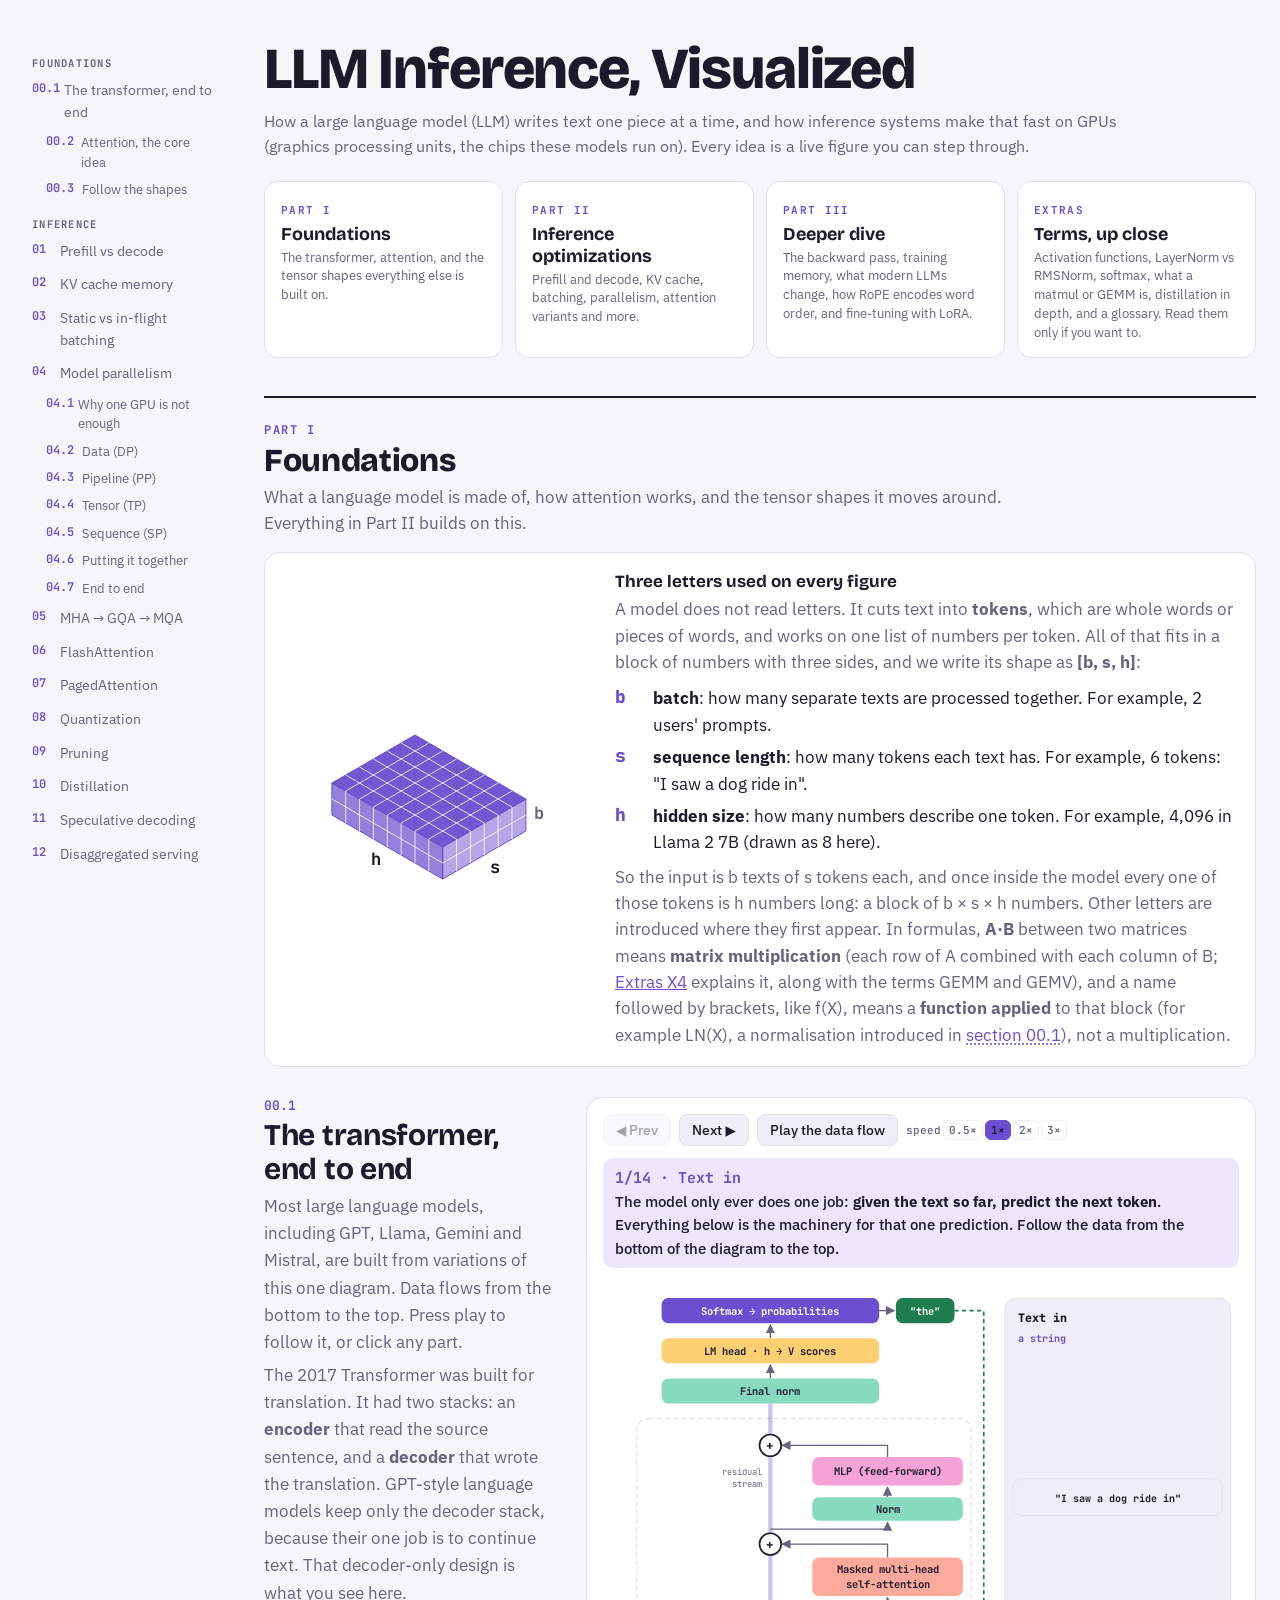
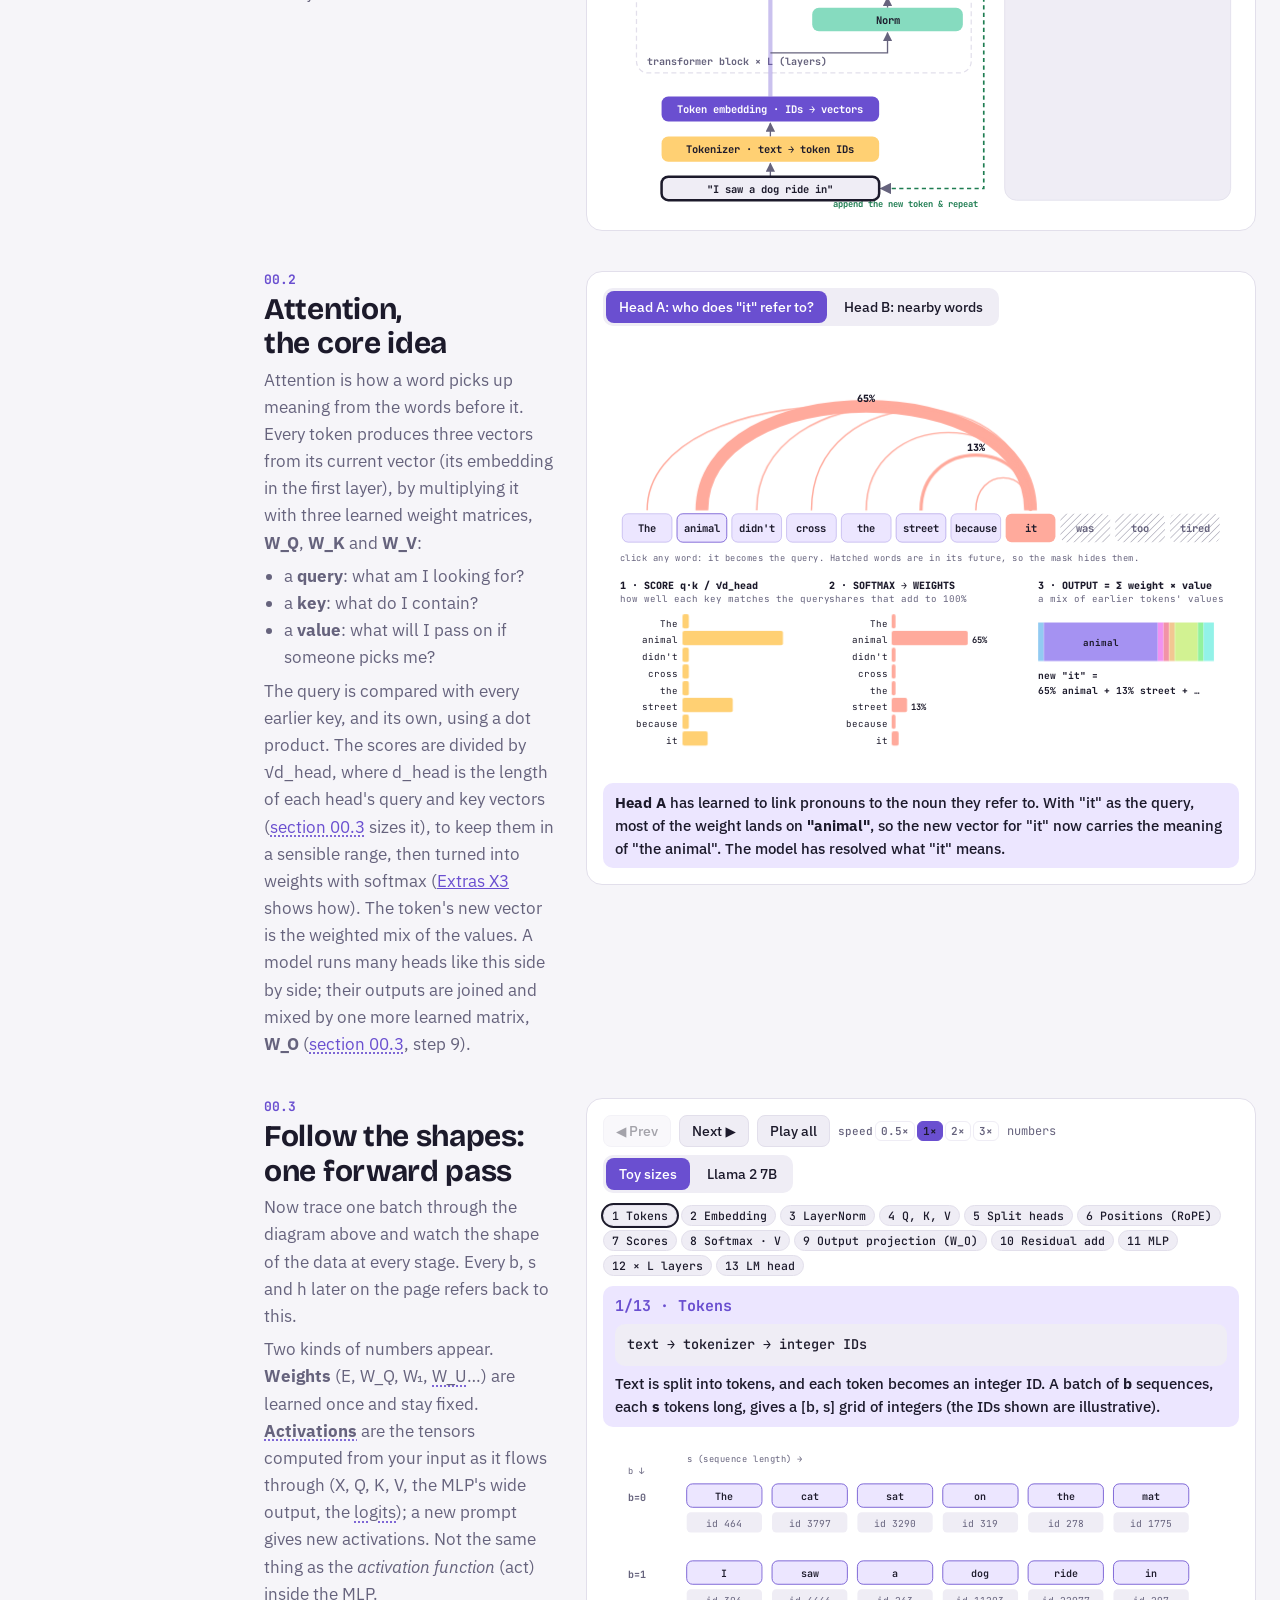
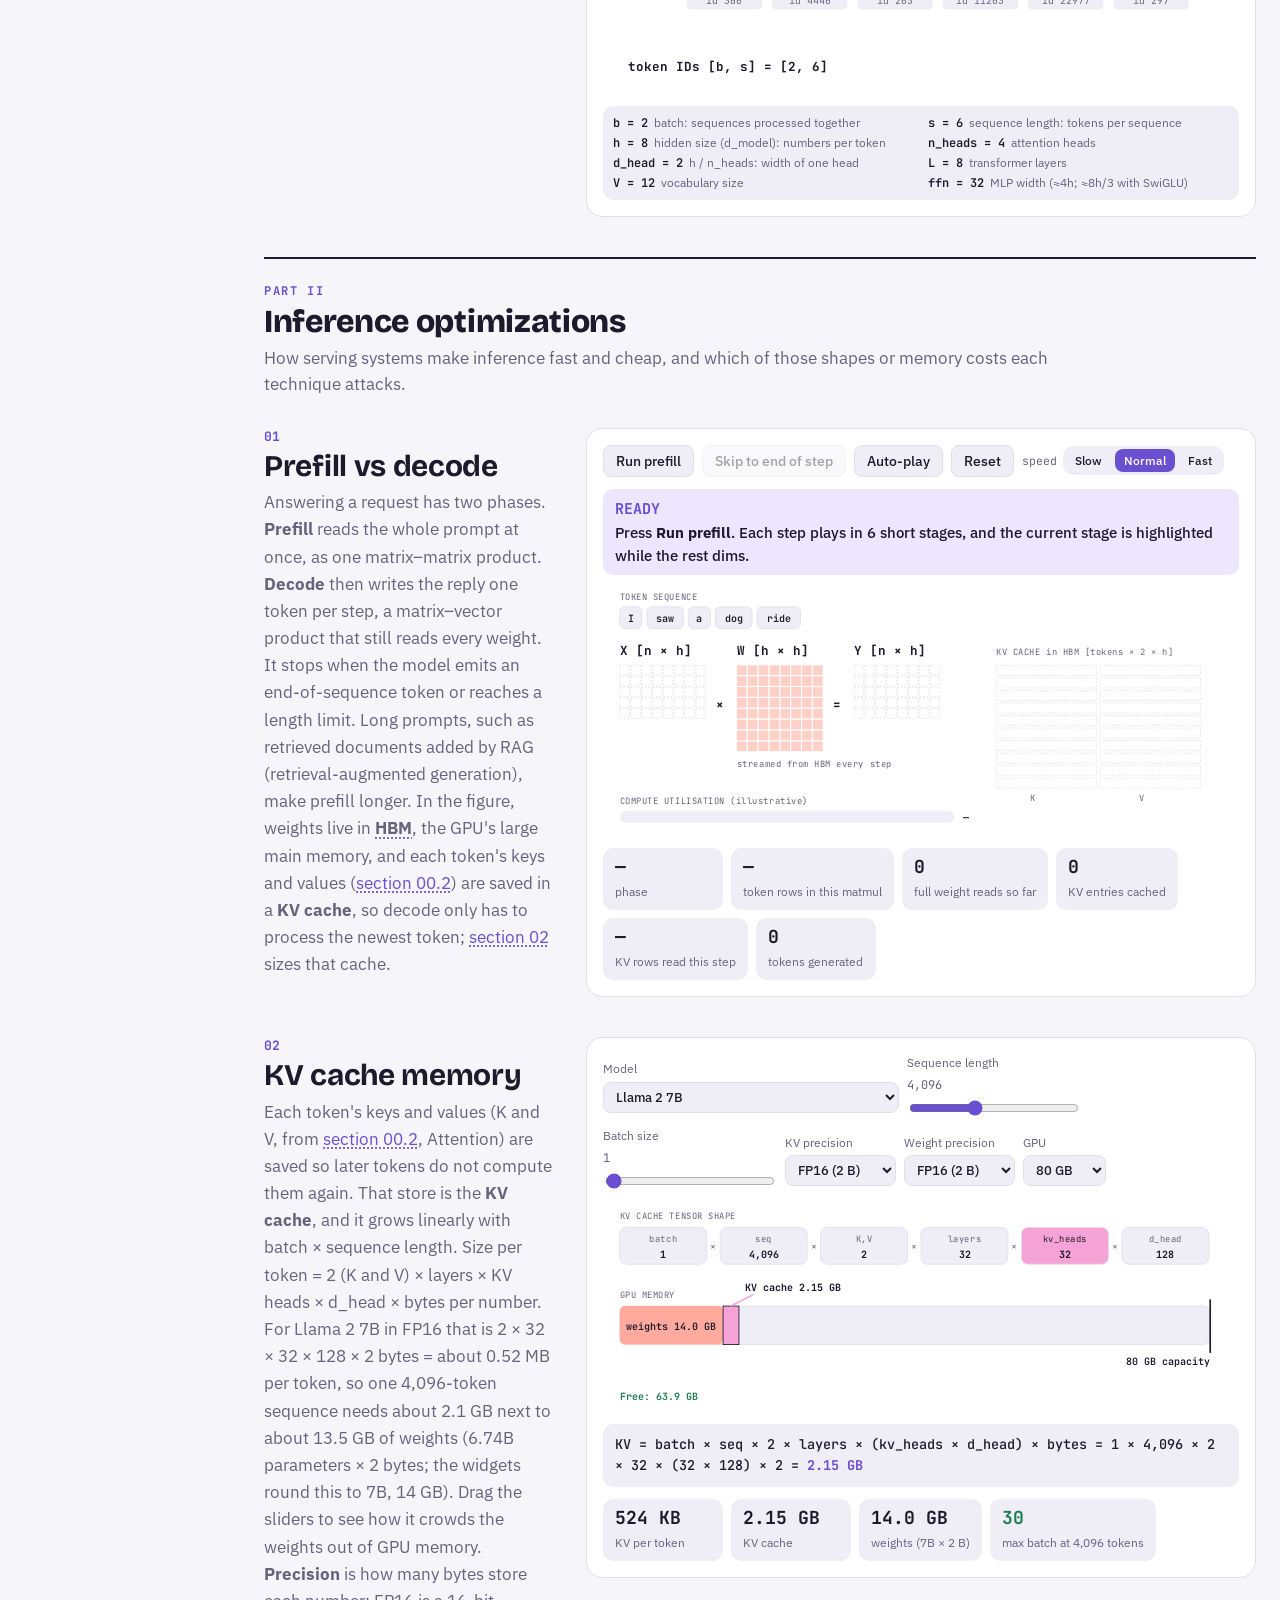
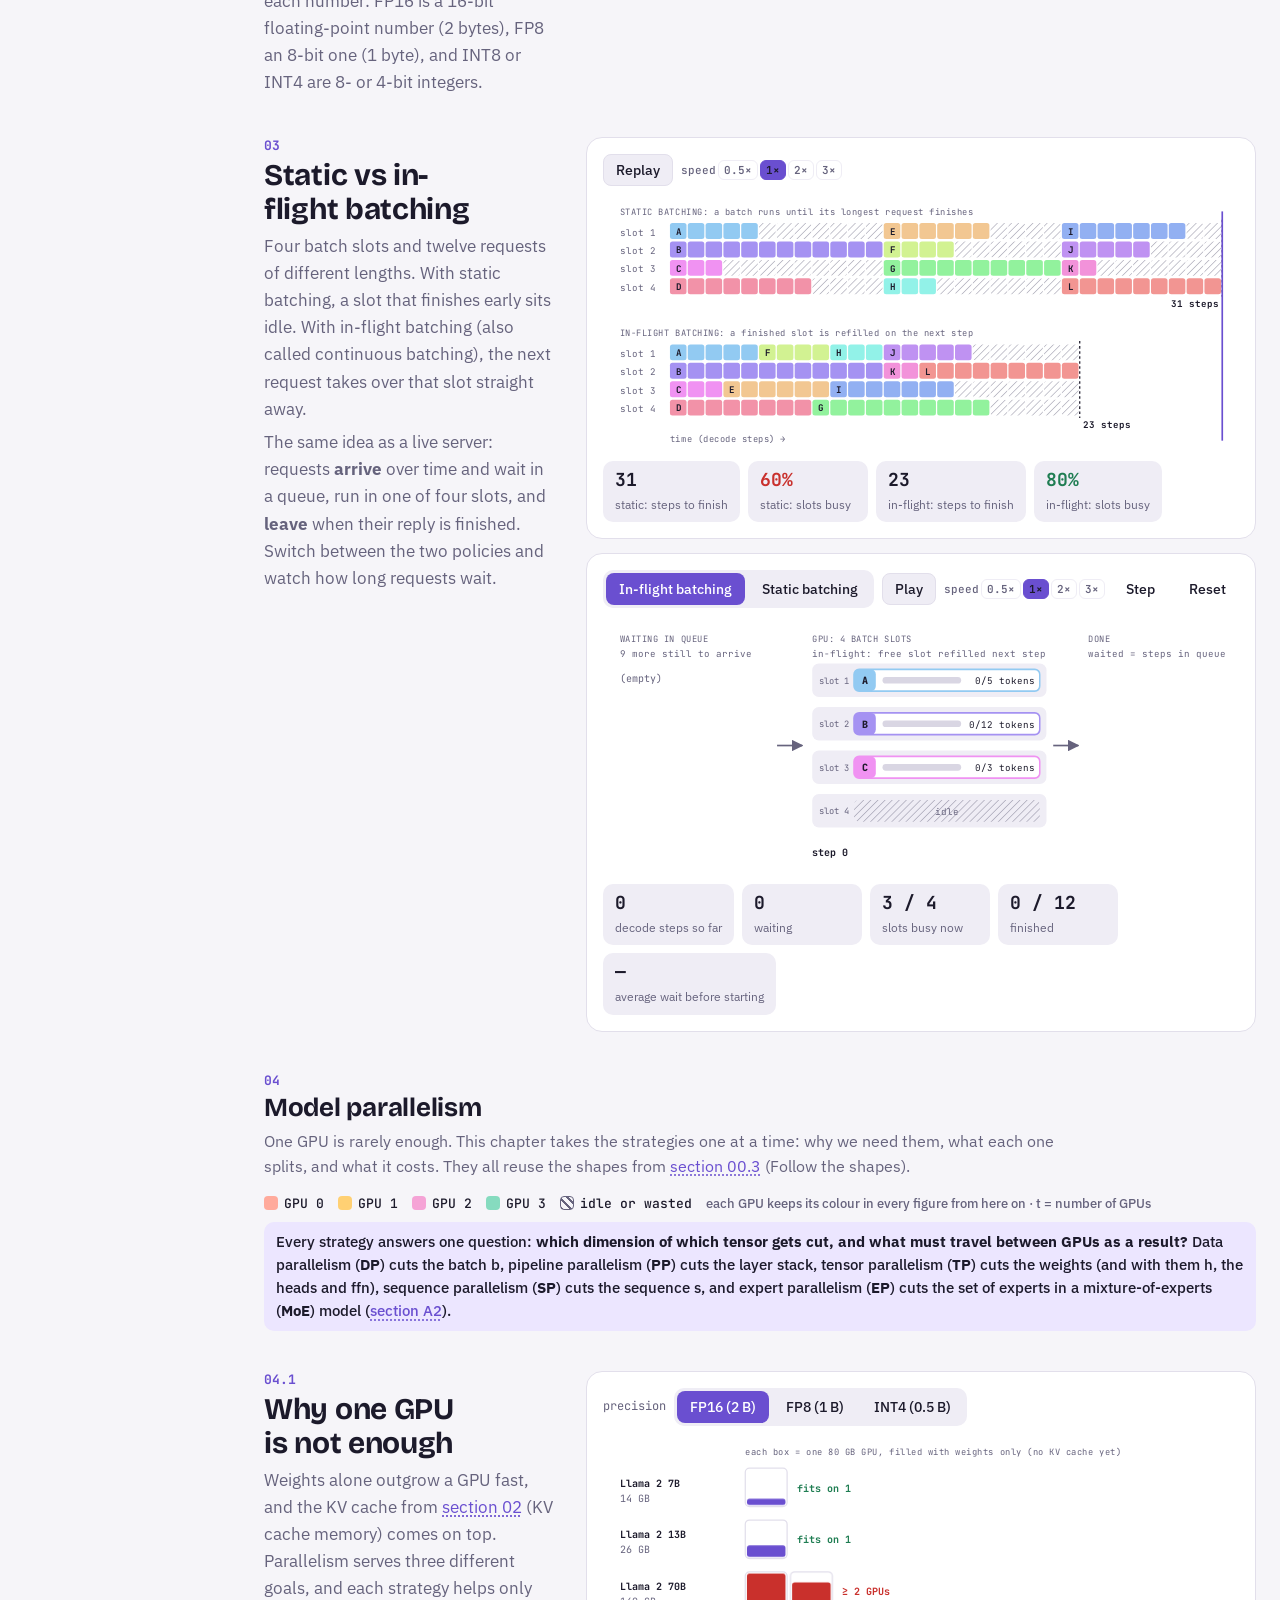
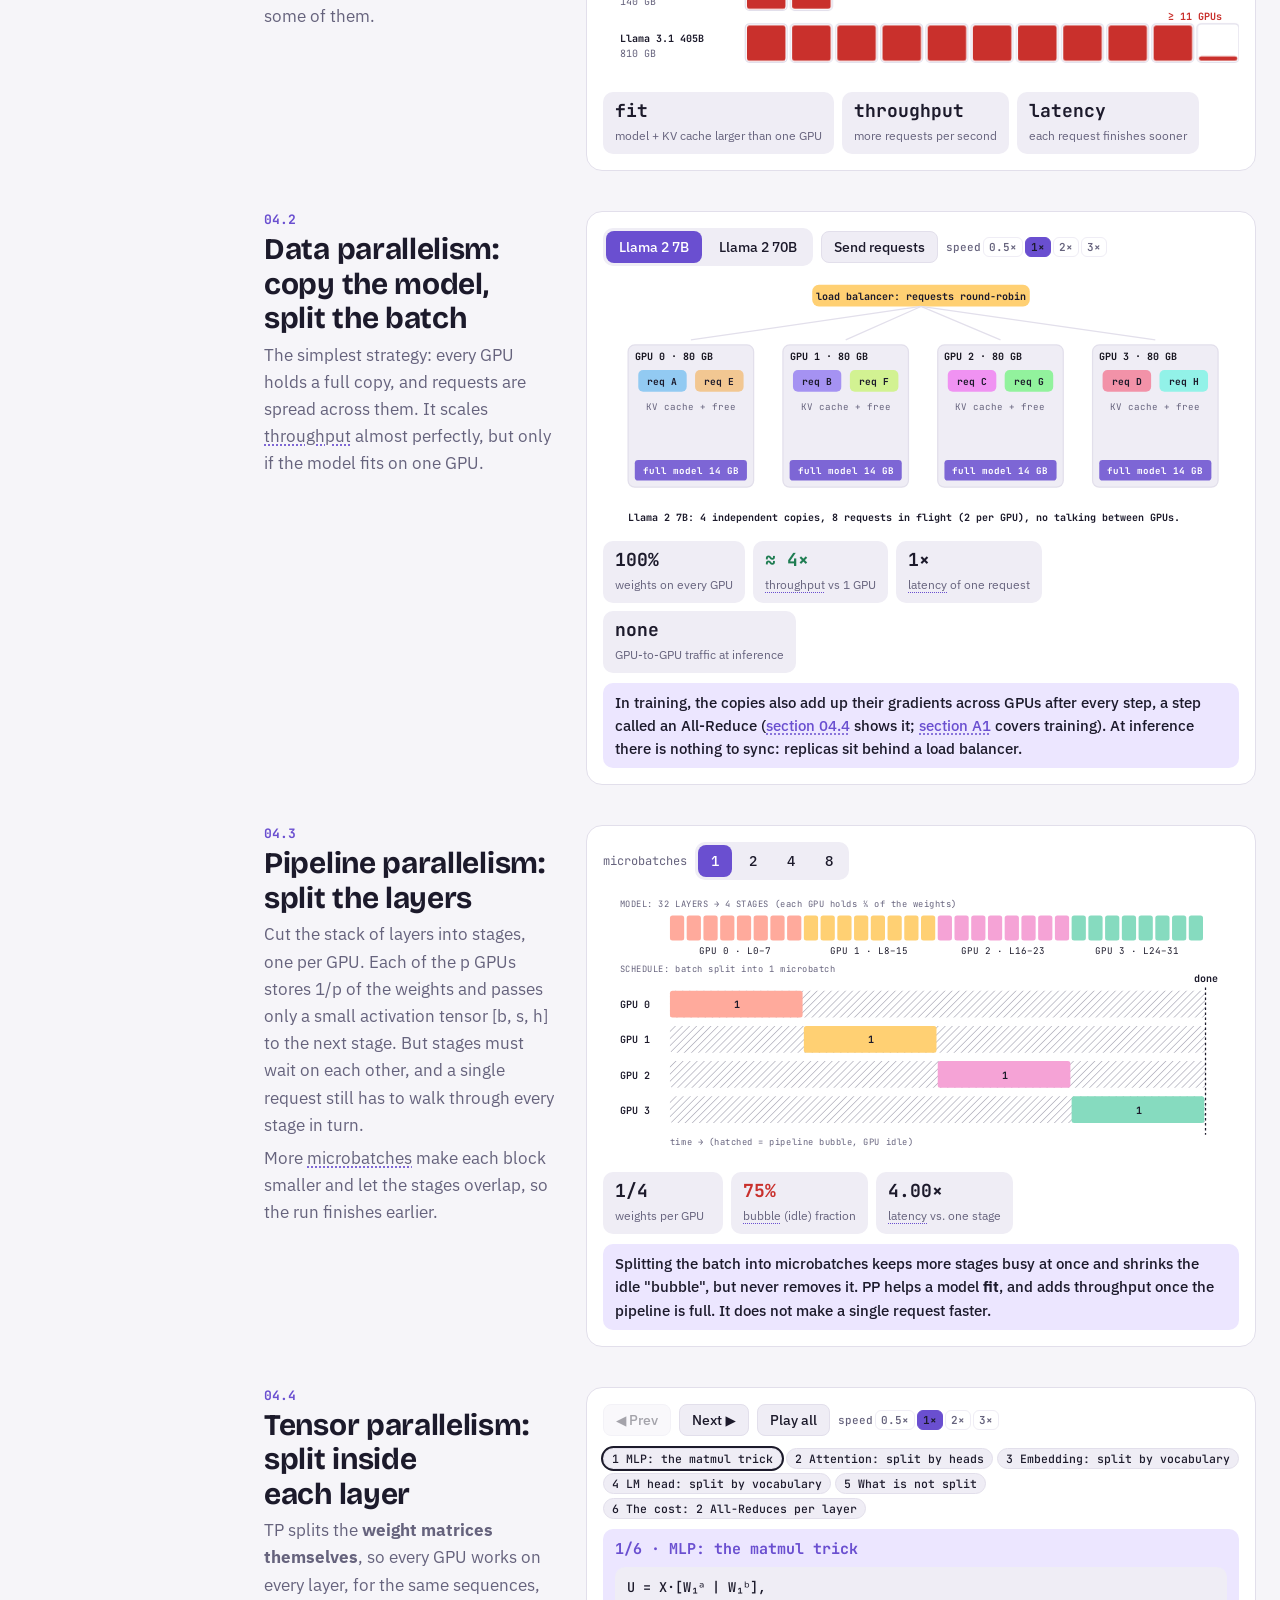
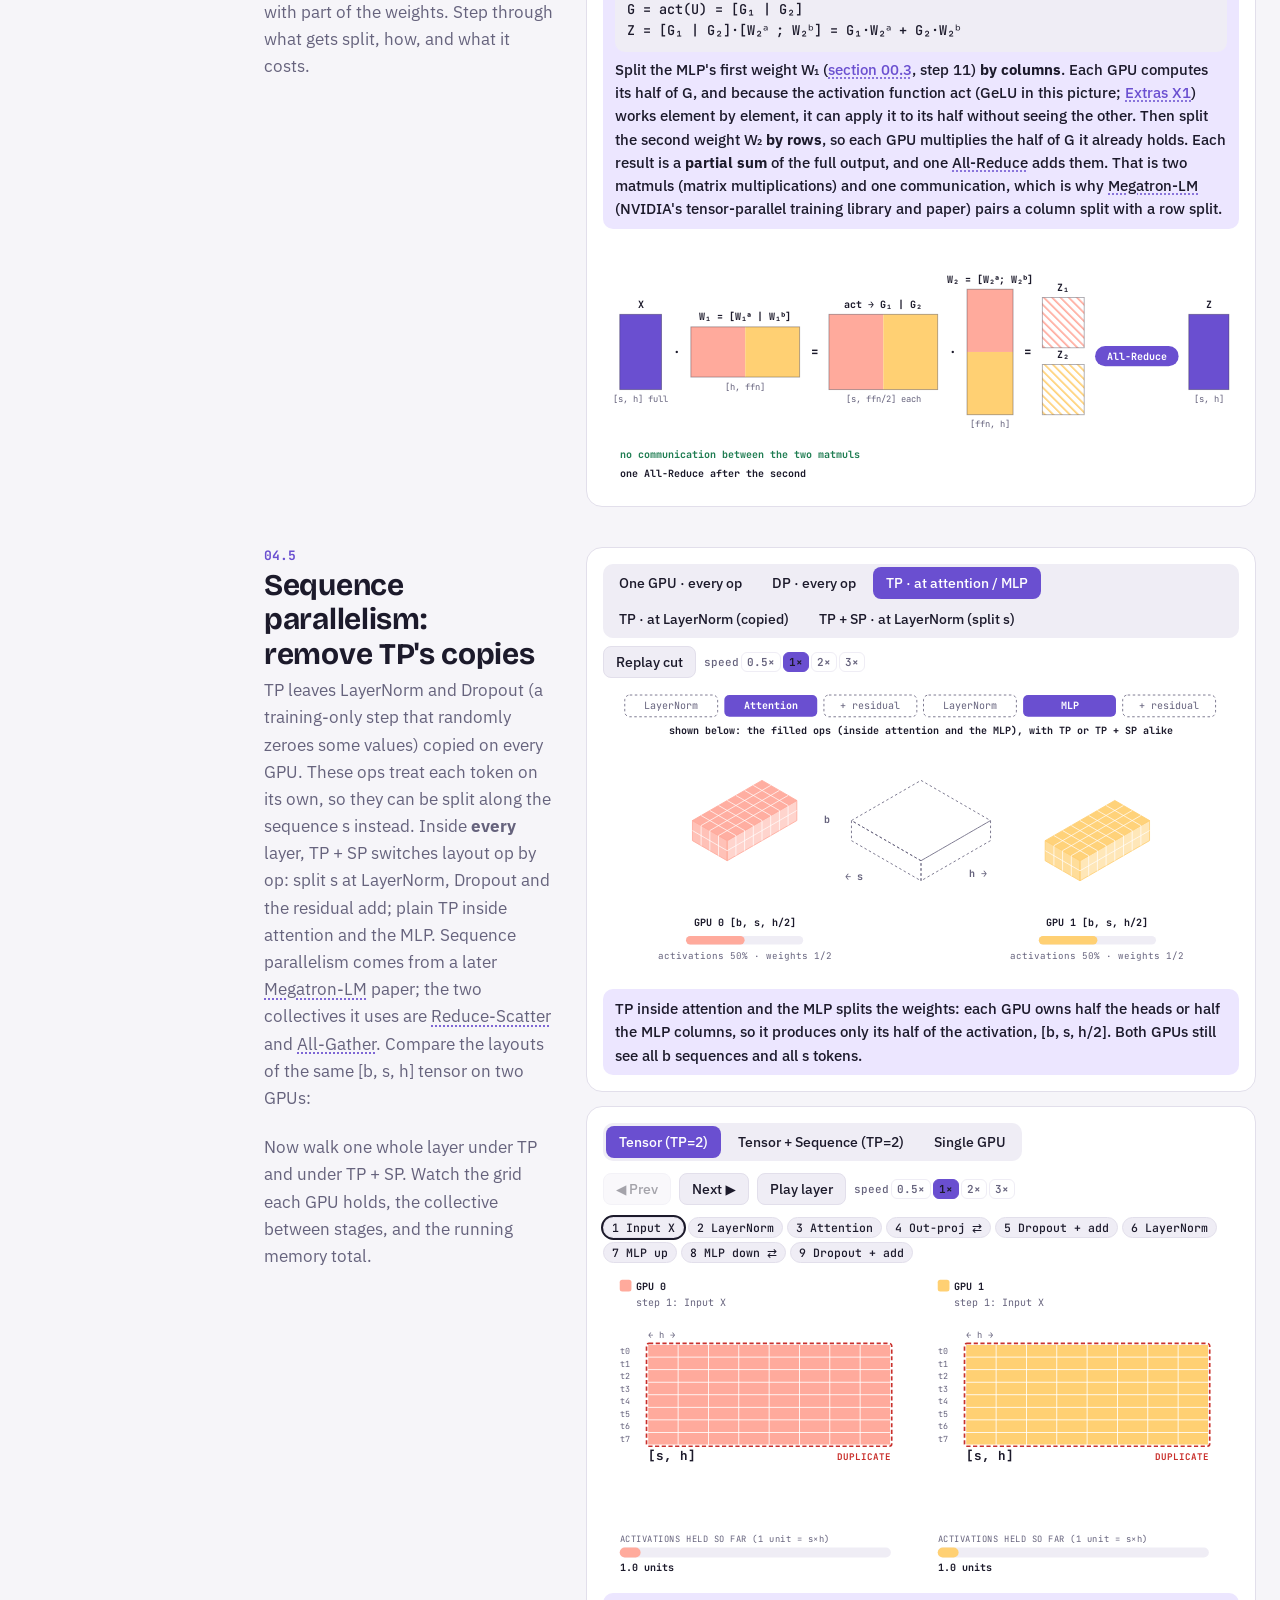
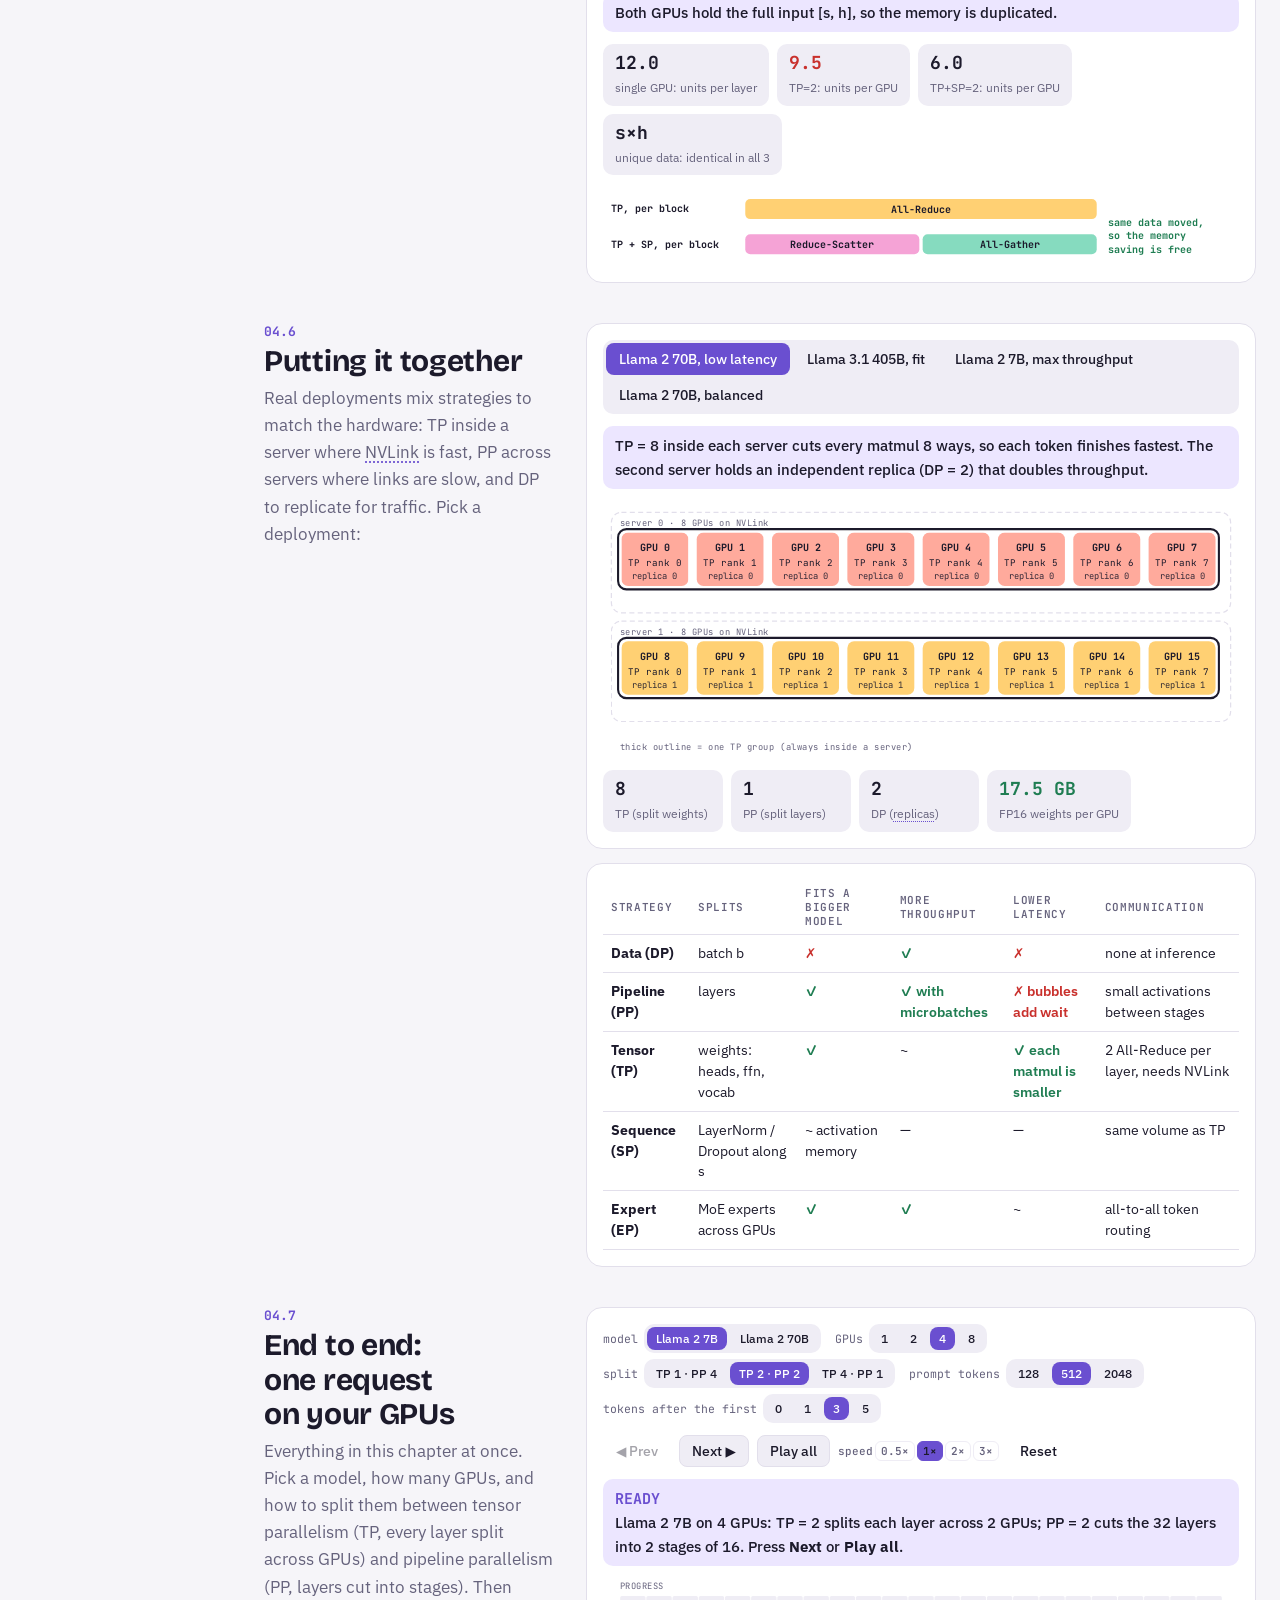
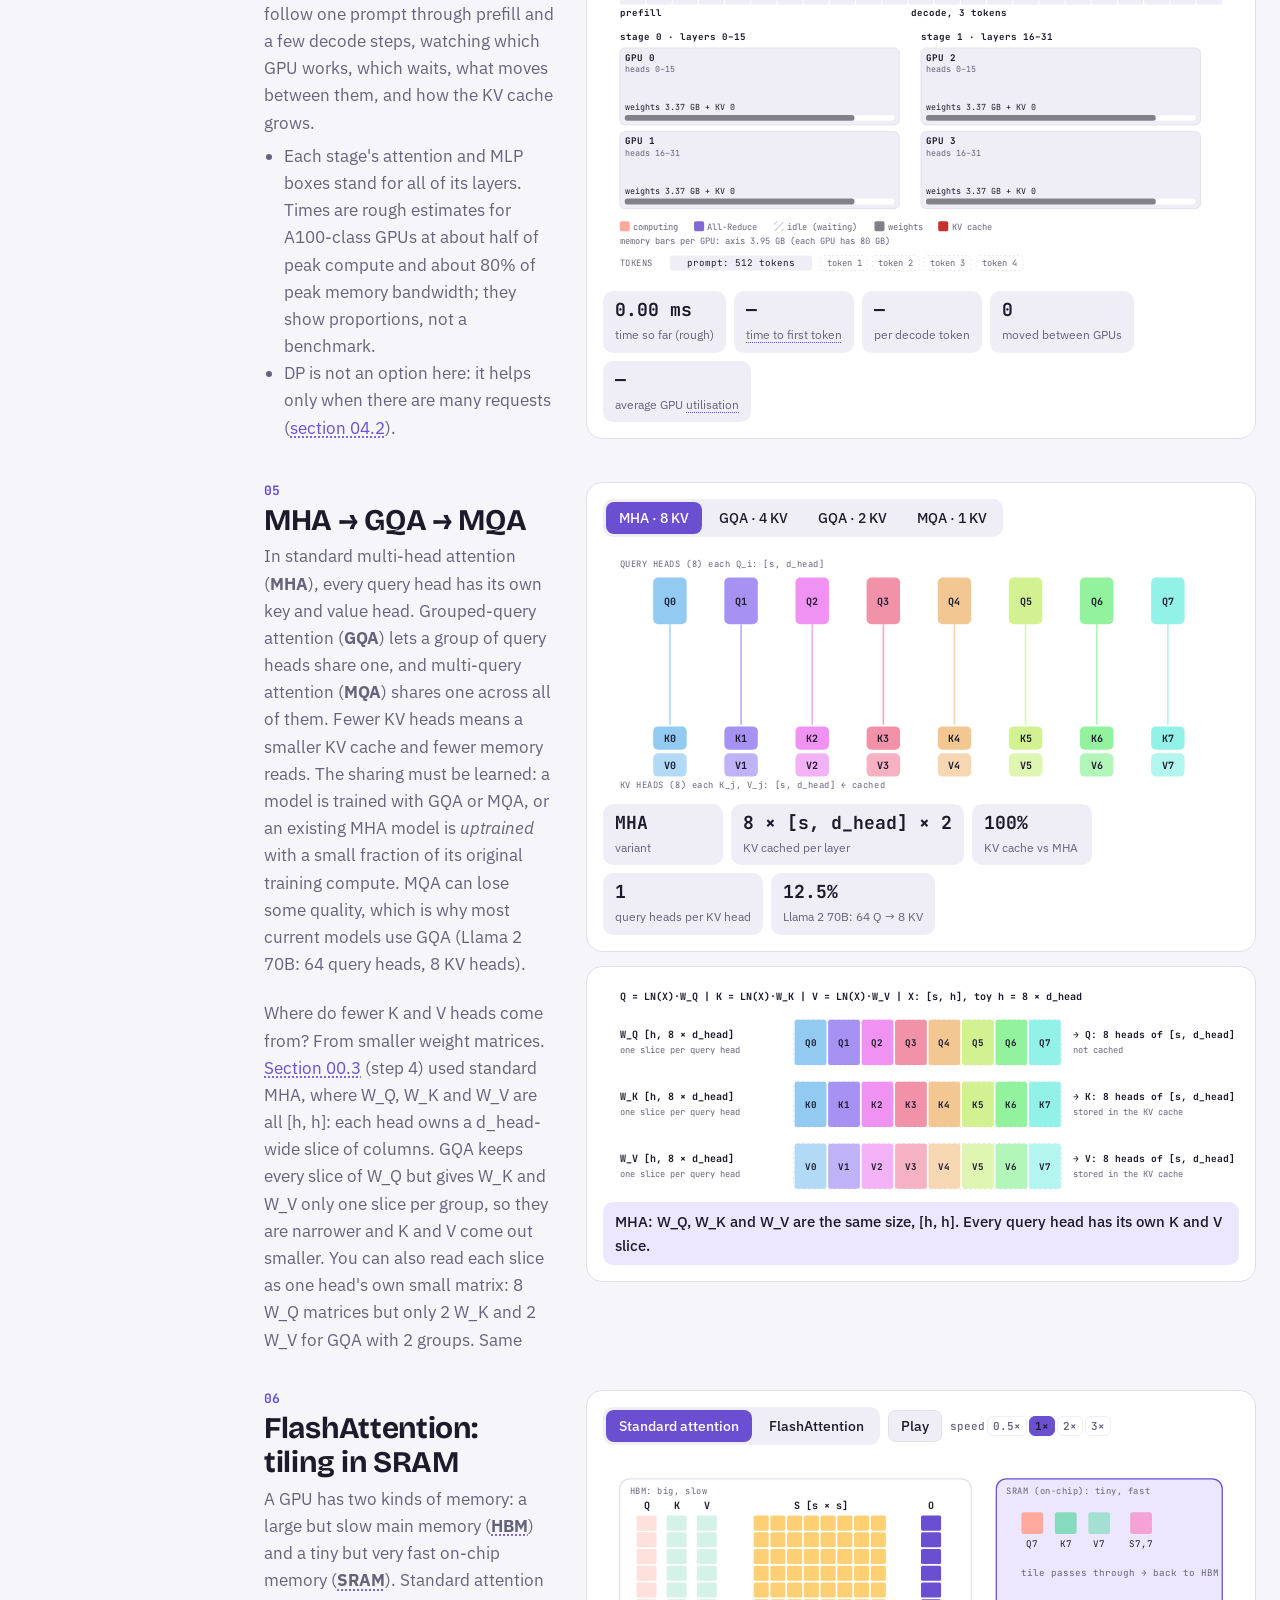
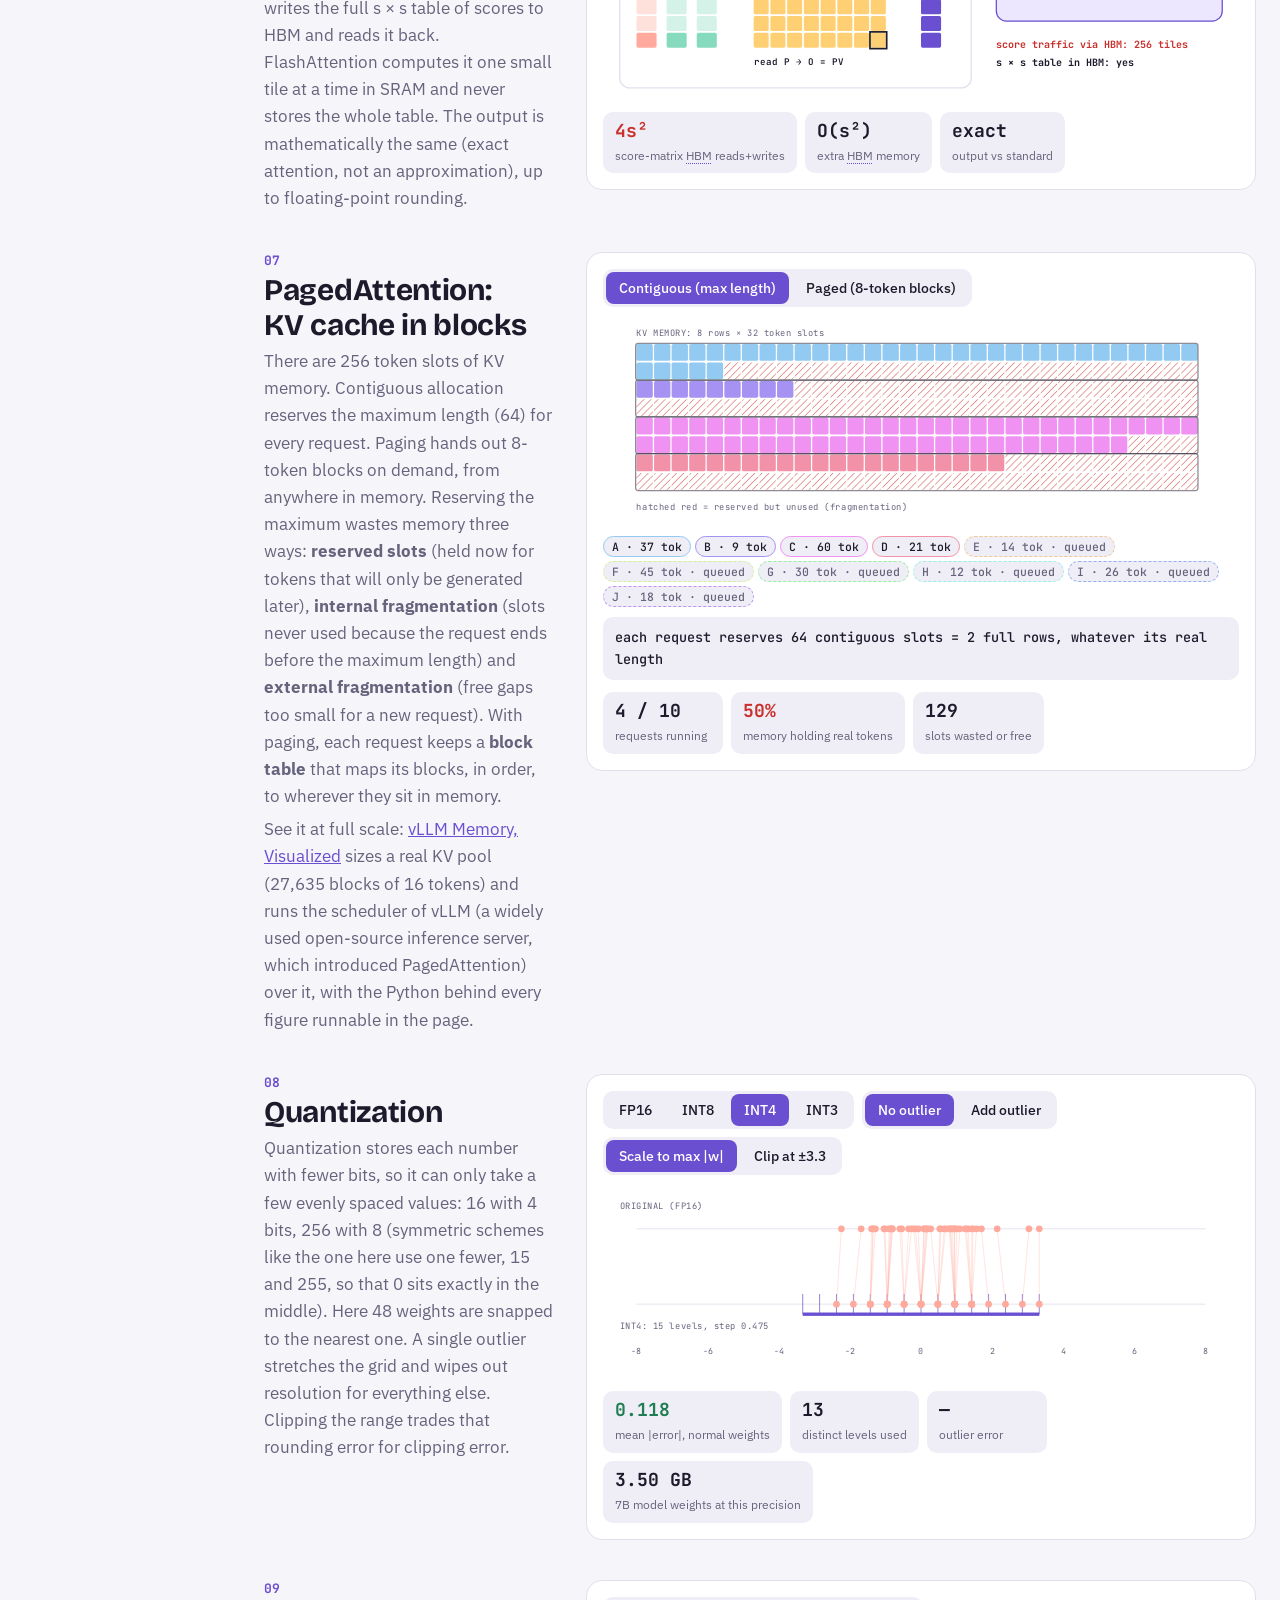
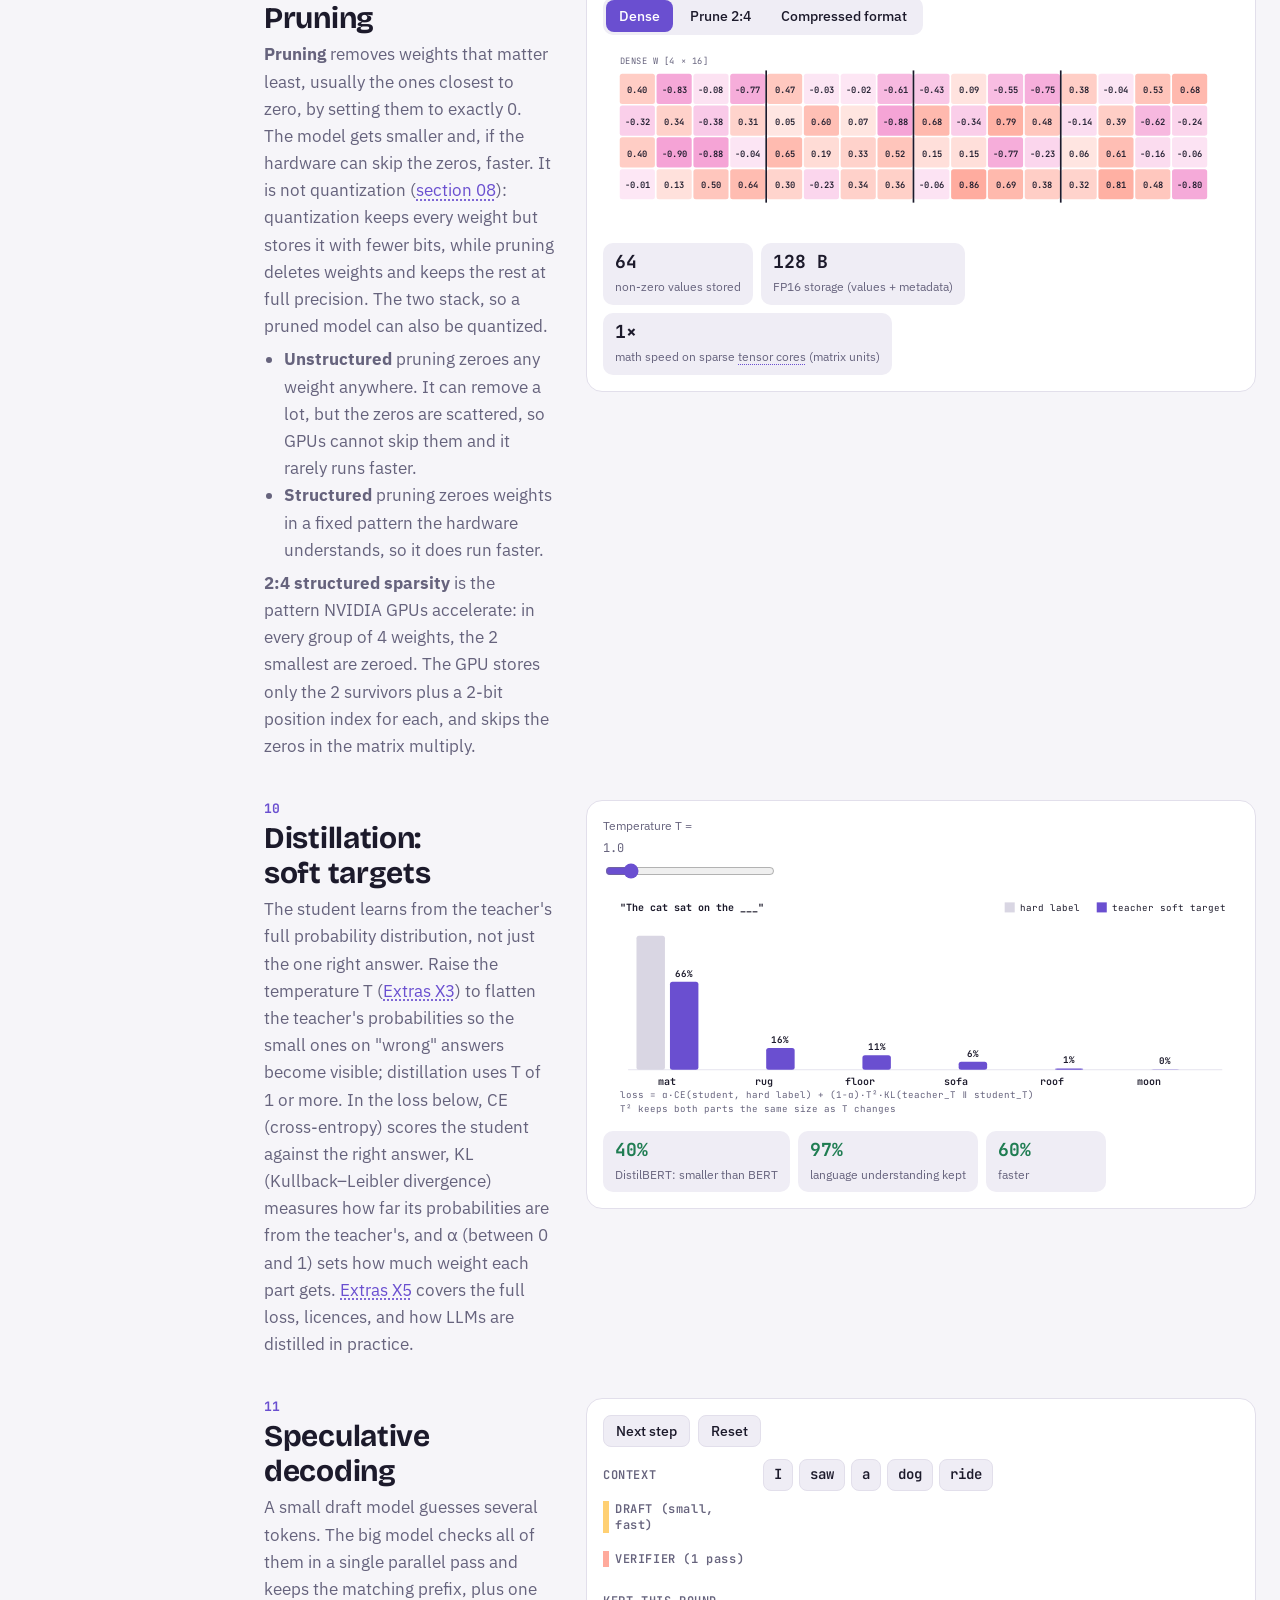
==== llm-inference-visualized/index.html @ 91ca2de9 "gpu-stack: redesign as 'The GPU Stack, Visualized' (training + inference, HBM/L2, optimization, NVLi" ====
<!DOCTYPE html>
<html lang="en">
<head>
<meta charset="utf-8">
<meta name="viewport" content="width=device-width, initial-scale=1">
<title>LLM Inference, Visualized</title>
<link rel="preconnect" href="https://fonts.googleapis.com">
<link rel="preconnect" href="https://fonts.gstatic.com" crossorigin>
<link href="https://fonts.googleapis.com/css2?family=Bricolage+Grotesque:opsz,wght@12..96,600;12..96,800&family=IBM+Plex+Sans:wght@400;500;600&family=JetBrains+Mono:wght@400;600;700&display=swap" rel="stylesheet">
<style>
:root{
  
/* layout: sticky left rail + one wide column of live figures; text is captions only */
  --bg:#f6f5f9; --surface:#ffffff; --surface-2:#efedf5; --ink:#1c1a2b; --muted:#66637d; --line:#e2dfeb;
  --accent:#6a4fd0; --accent-soft:#ece6ff; --on-accent:#ffffff; --on-fill:#1c1a2b;
  --g0:#ffaa9c; --g1:#ffd073; --g2:#f5a3d6; --g3:#86dbbf;
  --ok:#1f7d52; --bad:#c9302c; --idle:#d9d6e3;
  --f-display:"Bricolage Grotesque","Segoe UI",system-ui,sans-serif;
  --f-body:"IBM Plex Sans","Segoe UI",system-ui,sans-serif;
  --f-mono:"JetBrains Mono",ui-monospace,Menlo,Consolas,monospace;
  color-scheme:light;
}
@media (prefers-color-scheme: dark){
  :root:not([data-theme="light"]){
    --bg:#12111a; --surface:#1b1a26; --surface-2:#24222f; --ink:#ece9f6; --muted:#a19db6; --line:#2f2c3d;
    --accent:#b7a3ff; --accent-soft:#2c2647; --on-accent:#1c1a2b; --on-fill:#1c1a2b;
    --g0:#ff9e8f; --g1:#ffcf6b; --g2:#f29bd0; --g3:#7ed6b8;
    --ok:#5fd39a; --bad:#ff6b6b; --idle:#3a3749; color-scheme:dark;
  }
}
:root[data-theme="dark"]{
  --bg:#12111a; --surface:#1b1a26; --surface-2:#24222f; --ink:#ece9f6; --muted:#a19db6; --line:#2f2c3d;
  --accent:#b7a3ff; --accent-soft:#2c2647; --on-accent:#1c1a2b; --on-fill:#1c1a2b;
  --g0:#ff9e8f; --g1:#ffcf6b; --g2:#f29bd0; --g3:#7ed6b8;
  --ok:#5fd39a; --bad:#ff6b6b; --idle:#3a3749; color-scheme:dark;
}
*{box-sizing:border-box}
html,body{margin:0}
body{background:var(--bg);color:var(--ink);font:15px/1.55 var(--f-body)}
a{color:var(--accent)}

h1{font:800 clamp(34px,5vw,58px)/1.02 var(--f-display);margin:0 0 10px;letter-spacing:-.02em;text-wrap:balance}
.dek{color:var(--muted);max-width:70ch;margin:0}
.legend{display:flex;flex-wrap:wrap;gap:14px;margin-top:16px;font:500 13px var(--f-mono)}
.legend span{display:inline-flex;align-items:center;gap:6px}
.sw{width:14px;height:14px;border-radius:4px;display:inline-block}
.wrap{max-width:1640px;margin:0 auto;padding:0 24px 60px;display:grid;grid-template-columns:200px minmax(0,1fr);gap:40px}
nav.rail{position:sticky;top:16px;align-self:start;font-size:13.5px;max-height:calc(100vh - 32px);overflow-y:auto;overscroll-behavior:contain;scrollbar-width:thin;padding-right:4px}
nav.rail ol{list-style:none;margin:0;padding:0;display:grid;gap:2px}
nav.rail a{display:flex;gap:8px;padding:5px 8px;border-radius:7px;text-decoration:none;color:var(--muted)}
nav.rail a b{font:600 12px var(--f-mono);color:var(--accent);min-width:20px}
nav.rail a:hover,nav.rail a.on{background:var(--surface);color:var(--ink)}
@media (max-width:900px){.wrap{grid-template-columns:minmax(0,1fr)}nav.rail{display:none}}
@media (max-width:700px){.svgbox::before{content:'swipe sideways to see the whole figure →';display:block;position:sticky;left:0;font:600 11px var(--f-mono);color:var(--muted);margin:0 0 4px}}
.wrap>*{min-width:0}
section{padding:30px 0 10px;scroll-margin-top:10px}
.sh{display:block}
.sh .n{display:block;margin-bottom:4px}
.sh .n{font:700 13px var(--f-mono);color:var(--accent)}
h2{font:700 26px/1.15 var(--f-display);margin:0;letter-spacing:-.01em;text-wrap:balance}
.cap{color:var(--muted);margin:6px 0 0;max-width:80ch}
.fig{background:var(--surface);border:1px solid var(--line);border-radius:16px;padding:16px;margin-top:14px}
.fig svg{width:100%;height:auto;display:block}
.svgbox{overflow-x:auto}
.svgbox svg{min-width:640px}
.e2cfg{display:inline-flex;align-items:center;gap:6px}.e2cfg>.mono{font-size:11.5px;color:var(--muted)}.e2cfg .seg .btn{font-size:12px;padding:3px 8px}
.backbtn{position:fixed;right:18px;bottom:18px;z-index:50;font:600 12px var(--f-mono,monospace);padding:6px 12px;border-radius:999px;border:1px solid var(--accent);background:var(--accent);color:var(--on-accent);cursor:pointer;box-shadow:0 4px 14px rgba(0,0,0,.15)}a.xref{color:var(--accent);text-decoration:underline dotted;text-underline-offset:3px}
.spd{display:inline-flex;align-items:center;gap:2px;font:500 11px var(--f-mono,monospace);color:var(--muted)}.spd button{font:600 11px var(--f-mono,monospace);padding:2px 5px;border-radius:6px;border:1px solid var(--surface-2);background:transparent;color:var(--muted);cursor:pointer}.spd button[aria-pressed=true]{background:var(--accent);color:var(--on-fill);border-color:var(--accent)}
.controls{display:flex;flex-wrap:wrap;gap:8px;align-items:center;margin-bottom:12px}
.seg{display:inline-flex;flex-wrap:wrap;gap:4px;background:var(--surface-2);padding:3px;border-radius:10px}
.btn{font:500 13.5px var(--f-body);padding:6px 12px;border-radius:8px;border:1px solid transparent;background:transparent;color:var(--ink);cursor:pointer}
.btn.solid{background:var(--surface-2);border-color:var(--line)}
.btn:hover{border-color:var(--line)}
.btn[aria-pressed="true"]{background:var(--accent);color:var(--on-accent)}
.btn:disabled{opacity:.4;cursor:default}
:focus-visible{outline:2px solid var(--accent);outline-offset:2px}
.glossc{display:grid;grid-template-columns:repeat(auto-fill,minmax(230px,1fr));gap:2px 14px;margin-top:10px;padding:8px 10px;border-radius:10px;background:var(--surface-2);font:400 12px/1.5 var(--f-body);color:var(--muted)}.glossc b{font:600 12px var(--f-mono);color:var(--ink);margin-right:6px}
.gl-list{display:grid;grid-template-columns:repeat(auto-fill,minmax(300px,1fr));gap:10px 22px;margin:16px 0 0}.gl-i{padding:10px 12px;border-radius:10px;background:var(--surface);border:1px solid var(--line);scroll-margin-top:20px}.gl-i:target{border-color:var(--accent);box-shadow:0 0 0 3px var(--accent-soft)}.gl-i dt{font-weight:700;margin-bottom:3px}.gl-i dd{margin:0;color:var(--muted);font-size:14px;line-height:1.5}a.gl{color:inherit;text-decoration:underline dotted;text-underline-offset:3px;text-decoration-color:var(--accent)}
.stats{display:flex;flex-wrap:wrap;gap:8px;margin-top:12px}
.stat{background:var(--surface-2);border-radius:10px;padding:7px 12px;min-width:120px}
.stat b{display:block;font:700 18px var(--f-mono);font-variant-numeric:tabular-nums}
.stat span{font-size:12px;color:var(--muted)}
.stat.good b{color:var(--ok)} .stat.warn b{color:var(--bad)}
.note{font:500 13.5px var(--f-body);color:var(--ink);background:var(--accent-soft);border-radius:10px;padding:8px 12px;margin-top:10px}
label.ctl{display:grid;gap:3px;font-size:12px;color:var(--muted)}
select,input[type=range]{font:500 13px var(--f-body);color:var(--ink);background:var(--surface-2);border:1px solid var(--line);border-radius:8px;padding:5px 8px}
input[type=range]{padding:0;accent-color:var(--accent);width:170px}
.mono{font-family:var(--f-mono)}
.fgl{float:right;margin:0 0 4px 16px;padding:4px 10px;border-left:2px solid var(--accent);font:500 12px/1.5 var(--f-display);color:var(--muted)}.fgl b{color:var(--ink)}
.formula{font:500 13.5px/1.6 var(--f-mono);background:var(--surface-2);border-radius:10px;padding:10px 12px;overflow-wrap:anywhere;margin-top:10px}
.formula b{color:var(--accent)}
svg text{font-family:var(--f-mono);fill:var(--ink);font-size:12px}
svg .lbl{font-size:10.5px;fill:var(--muted);letter-spacing:.06em}
svg .big{font-size:15px;font-weight:700}
.chips{display:flex;flex-wrap:wrap;gap:4px;margin-top:8px}
.chip{font:500 11.5px var(--f-mono);padding:2px 8px;border-radius:999px;border:1px solid var(--line);background:var(--surface-2);color:var(--ink);cursor:pointer}
.chip[aria-pressed="true"]{outline:2px solid var(--ink)}
.chip.q{color:var(--muted);border-style:dashed}
.spec{display:grid;gap:10px}
.spec-row{display:grid;grid-template-columns:150px 1fr;gap:10px;align-items:center}
.spec-k{font:600 12px var(--f-mono);color:var(--muted);letter-spacing:.05em}
.pills{display:flex;flex-wrap:wrap;gap:6px;min-height:32px}
.pill{font:600 14px var(--f-mono);padding:5px 10px;border-radius:8px;background:var(--surface-2);border:1.5px solid var(--line)}
.pill.ok{background:color-mix(in srgb,var(--ok) 18%,transparent);border-color:var(--ok)}
.pill.no{background:color-mix(in srgb,var(--bad) 15%,transparent);border-color:var(--bad);text-decoration:line-through}
.pill.fix{border-style:dashed;border-color:var(--accent);background:var(--accent-soft)}
.pill.draft{border-color:var(--g1)}
.pill.ver{border-color:var(--g0)}
@media (max-width:560px){.spec-row{grid-template-columns:1fr}}
@keyframes pdIn{from{opacity:0;transform:scale(.55)}60%{opacity:1;transform:scale(1.08)}to{opacity:1;transform:none}}
.part{margin-top:30px;padding-top:18px;border-top:2px solid var(--ink)}
.part span{font:700 12px var(--f-mono);color:var(--accent);letter-spacing:.14em}
.part h3{font:800 32px/1.1 var(--f-display);margin:2px 0 0;letter-spacing:-.01em}
nav.rail li.grp{font:700 10.5px var(--f-mono);color:var(--muted);letter-spacing:.12em;padding:12px 8px 3px}
nav.rail a.sub{padding:3px 8px 3px 22px;font-size:12.5px}
table.sum{width:100%;min-width:640px;border-collapse:collapse;font-size:13.5px}
table.sum th{font:600 11px var(--f-mono);letter-spacing:.06em;text-transform:uppercase;color:var(--muted);text-align:left;padding:6px 8px;border-bottom:1px solid var(--line)}
table.sum td{padding:8px;border-bottom:1px solid var(--line);vertical-align:top}
table.sum td.k{font-weight:700}
table.sum td.ok{color:var(--ok);font-weight:600}
table.sum td.no{color:var(--bad);font-weight:600}
/* wide screens: text column (sticky) beside the figure column */
@media (min-width:1280px){
  section.split{display:grid;grid-template-columns:minmax(300px,370px) minmax(0,1fr);gap:44px;align-items:start}
}
@media (min-width:1280px) and (max-width:1439px){
  section.split{grid-template-columns:290px minmax(0,1fr);gap:32px}
}
@media (min-width:1280px){
  section.split .svgbox svg{min-width:0}
  section.split table.sum{min-width:0}
  section.split>.col-text{position:sticky;top:16px;max-height:calc(100vh - 32px);overflow:auto}
  section.split>.col-fig{min-width:0}
  section.split>.col-fig>.fig:first-child{margin-top:0}
  section.split .col-text .note{margin-top:14px}
  .dek{max-width:90ch}
}
.col-text .cap{max-width:none}
/* text column is the reading column: larger type on wide screens, where the figure leaves room */
@media (min-width:1280px){body{font-size:16px}.note{font-size:15px;line-height:1.55}nav.rail a{font-size:14px}.col-text .cap,.col-text li,.col-text .note{font-size:17px;line-height:1.6}.col-text h2{font-size:30px}.notation .cap,.notation dd,.part .cap{font-size:17px}.nota-h{font-size:20px}}
@media (min-width:1900px){.col-text .cap,.col-text li,.col-text .note{font-size:18.5px}.notation .cap,.notation dd,.part .cap{font-size:18px}}
ul.cap{padding-left:20px}
header.top{padding:40px 0 8px}
.wrap{padding-top:0}
nav.rail{margin-top:44px;max-height:calc(100vh - 60px)}
.parts{display:grid;grid-template-columns:repeat(4,minmax(0,1fr));gap:12px;margin-top:22px}
.parts a{display:block;text-decoration:none;color:var(--ink);background:var(--surface);border:1px solid var(--line);border-radius:14px;padding:14px 16px;transition:border-color .15s,transform .15s}
.parts a:hover{border-color:var(--accent);transform:translateY(-2px)}
.parts span{font:700 11px var(--f-mono);letter-spacing:.12em;color:var(--accent)}
.parts b{display:block;font:700 18px var(--f-display);margin:2px 0 4px}
.parts small{display:block;color:var(--muted);font-size:13px;line-height:1.45}
@media (max-width:700px){.parts{grid-template-columns:1fr}}
.sw.hatch{background:repeating-linear-gradient(45deg,var(--muted) 0 2px,transparent 2px 6px);border:1px solid var(--muted)}
.legend .lk{color:var(--muted);font-family:var(--f-body)}
.notation{display:grid;grid-template-columns:300px minmax(0,1fr);gap:28px;align-items:center;margin-top:16px;background:var(--surface);border:1px solid var(--line);border-radius:16px;padding:18px 22px}
.notation svg{width:100%;height:auto}
.nota-h{font:700 17px var(--f-display);margin:0 0 4px}
.notation dl{display:grid;grid-template-columns:28px 1fr;gap:6px 10px;margin:0}
.notation dt{font:800 18px var(--f-mono);color:var(--accent)}
.notation dd{margin:0;color:var(--ink)}
@media (max-width:760px){.notation{grid-template-columns:1fr}}
ul.rows{margin:6px 0;padding-left:20px}
ul.rows li{margin:2px 0}
footer{max-width:1640px;margin:0 auto;padding:20px;color:var(--muted);font-size:13px;border-top:1px solid var(--line)}
@media (prefers-reduced-motion: reduce){*{transition:none!important}}
</style>
</head>
<body>
<svg width="0" height="0" style="position:absolute" aria-hidden="true">
  <defs>
    <marker id="arr" viewBox="0 0 10 10" refX="9" refY="5" markerWidth="7" markerHeight="7" orient="auto-start-reverse"><path d="M0,0 L10,5 L0,10 z" style="fill:var(--muted)"/></marker>
    <pattern id="hatch" width="6" height="6" patternUnits="userSpaceOnUse" patternTransform="rotate(45)"><line x1="0" y1="0" x2="0" y2="6" style="stroke:var(--muted);stroke-width:1.6;opacity:.55"/></pattern>
    <pattern id="hatchBad" width="6" height="6" patternUnits="userSpaceOnUse" patternTransform="rotate(45)"><line x1="0" y1="0" x2="0" y2="6" style="stroke:var(--bad);stroke-width:2"/></pattern>
    <pattern id="part0" width="7" height="7" patternUnits="userSpaceOnUse" patternTransform="rotate(-45)"><rect width="7" height="7" style="fill:var(--surface)"/><line x1="0" y1="0" x2="0" y2="7" style="stroke:var(--g0);stroke-width:4"/></pattern>
    <pattern id="part1" width="7" height="7" patternUnits="userSpaceOnUse" patternTransform="rotate(-45)"><rect width="7" height="7" style="fill:var(--surface)"/><line x1="0" y1="0" x2="0" y2="7" style="stroke:var(--g1);stroke-width:4"/></pattern>
  </defs>
</svg>



<div class="wrap">
<nav class="rail" aria-label="Sections">
  <ol>
    <li class="grp">FOUNDATIONS</li>
    <li><a href="#architecture"><b>00.1</b>The transformer, end to end</a></li>
    <li><a class="sub" href="#attention-explained"><b>00.2</b>Attention, the core idea</a></li>
    <li><a class="sub" href="#anatomy"><b>00.3</b>Follow the shapes</a></li>
    <li class="grp">INFERENCE</li>
    <li><a href="#phases"><b>01</b>Prefill vs decode</a></li>
    <li><a href="#kv"><b>02</b>KV cache memory</a></li>
    <li><a href="#batching"><b>03</b>Static vs in-flight batching</a></li>
    <li><a href="#parallel"><b>04</b>Model parallelism</a></li>
    <li><a class="sub" href="#par-why"><b>04.1</b>Why one GPU is not enough</a></li>
    <li><a class="sub" href="#par-dp"><b>04.2</b>Data (DP)</a></li>
    <li><a class="sub" href="#par-pp"><b>04.3</b>Pipeline (PP)</a></li>
    <li><a class="sub" href="#par-tpc"><b>04.4</b>Tensor (TP)</a></li>
    <li><a class="sub" href="#par-sp"><b>04.5</b>Sequence (SP)</a></li>
    <li><a class="sub" href="#par-combo"><b>04.6</b>Putting it together</a></li>
    <li><a class="sub" href="#par-e2e"><b>04.7</b>End to end</a></li>
    <li><a href="#attention"><b>05</b>MHA → GQA → MQA</a></li>
    <li><a href="#flash"><b>06</b>FlashAttention</a></li>
    <li><a href="#paged"><b>07</b>PagedAttention</a></li>
    <li><a href="#quant"><b>08</b>Quantization</a></li>
    <li><a href="#sparsity"><b>09</b>Pruning</a></li>
    <li><a href="#distill"><b>10</b>Distillation</a></li>
    <li><a href="#spec"><b>11</b>Speculative decoding</a></li>
    <li><a href="#disagg"><b>12</b>Disaggregated serving</a></li>
    <li class="grp">DEEPER</li>
    <li><a href="#backward"><b>A1</b>Backward pass &amp; training memory</a></li>
    <li><a href="#modern"><b>A2</b>Modern LLM changes</a></li>
    <li><a href="#rope"><b>A3</b>Word order (RoPE)</a></li>
    <li><a class="sub" href="#rope-rotate"><b>A3.1</b>Rotate, don't add</a></li>
    <li><a class="sub" href="#rope-gap"><b>A3.2</b>Same gap, same score</a></li>
    <li><a class="sub" href="#rope-speeds"><b>A3.3</b>Why every pair has its own speed</a></li>
    <li><a class="sub" href="#rope-real"><b>A3.4</b>The real speeds</a></li>
    <li><a href="#lora"><b>A4</b>Fine-tuning with LoRA</a></li>
    <li><a class="sub" href="#lora-shapes"><b>A4.1</b>The shapes</a></li>
    <li><a class="sub" href="#lora-where"><b>A4.2</b>Which layers</a></li>
    <li><a class="sub" href="#lora-train"><b>A4.3</b>Training</a></li>
    <li><a class="sub" href="#lora-serve"><b>A4.4</b>Merged vs separate</a></li>
    <li class="grp">EXTRAS</li>
    <li><a href="#x-act"><b>X1</b>Activation functions</a></li>
    <li><a href="#x-norm"><b>X2</b>LayerNorm vs RMSNorm</a></li>
    <li><a href="#x-softmax"><b>X3</b>Softmax &amp; temperature</a></li>
    <li><a href="#x-gemm"><b>X4</b>Dot product, matmul, GEMM, GEMV</a></li>
    <li><a href="#x-distill"><b>X5</b>Distillation in depth</a></li>
    <li><a href="#x-glossary"><b>X6</b>Glossary</a></li>
  </ol>
</nav>

<main>
<header class="top">
  <div class="top-in">
    <h1>LLM Inference, Visualized</h1>
    <p class="dek">How a large language model (LLM) writes text one piece at a time, and how inference systems make that fast on GPUs (graphics processing units, the chips these models run on). Every idea is a live figure you can step through.</p>
    <nav class="parts" aria-label="Parts">
      <a href="#architecture"><span>PART I</span><b>Foundations</b><small>The transformer, attention, and the tensor shapes everything else is built on.</small></a>
      <a href="#phases"><span>PART II</span><b>Inference optimizations</b><small>Prefill and decode, KV cache, batching, parallelism, attention variants and more.</small></a>
      <a href="#backward"><span>PART III</span><b>Deeper dive</b><small>The backward pass, training memory, what modern LLMs change, how RoPE encodes word order, and fine-tuning with LoRA.</small></a>
      <a href="#x-act"><span>EXTRAS</span><b>Terms, up close</b><small>Activation functions, LayerNorm vs RMSNorm, softmax, what a matmul or GEMM is, distillation in depth, and a glossary. Read them only if you want to.</small></a>
    </nav>
  </div>
</header>

<div class="part"><span>PART I</span><h3>Foundations</h3><p class="cap">What a language model is made of, how attention works, and the tensor shapes it moves around. Everything in Part II builds on this.</p>
  <div class="notation">
    <svg id="nota-svg" viewBox="0 0 300 205" role="img" aria-label="A block of numbers with axes b, s and h"></svg>
    <div>
      <p class="nota-h">Three letters used on every figure</p>
      <p class="cap" style="margin:0 0 10px">A model does not read letters. It cuts text into <b>tokens</b>, which are whole words or pieces of words, and works on one list of numbers per token. All of that fits in a block of numbers with three sides, and we write its shape as <b>[b, s, h]</b>:</p>
      <dl>
        <dt>b</dt><dd><b>batch</b>: how many separate texts are processed together. For example, 2 users' prompts.</dd>
        <dt>s</dt><dd><b>sequence length</b>: how many tokens each text has. For example, 6 tokens: "I saw a dog ride in".</dd>
        <dt>h</dt><dd><b>hidden size</b>: how many numbers describe one token. For example, 4,096 in Llama 2 7B (drawn as 8 here).</dd>
      </dl>
      <p class="cap" style="margin:8px 0 0">So the input is b texts of s tokens each, and once inside the model every one of those tokens is h numbers long: a block of b × s × h numbers. Other letters are introduced where they first appear. In formulas, <b>A·B</b> between two matrices means <b>matrix multiplication</b> (each row of A combined with each column of B; <a href="#x-gemm">Extras X4</a> explains it, along with the terms GEMM and GEMV), and a name followed by brackets, like f(X), means a <b>function applied</b> to that block (for example LN(X), a normalisation introduced in section 00.1), not a multiplication.</p>
    </div>
  </div>
</div>
<section id="architecture">
  <div class="sh"><span class="n">00.1</span><h2>The transformer, end to end</h2></div>
  <p class="cap">Most large language models, including GPT, Llama, Gemini and Mistral, are built from variations of this one diagram. Data flows from the bottom to the top. Press play to follow it, or click any part.</p>
  <p class="cap">The 2017 Transformer was built for translation. It had two stacks: an <b>encoder</b> that read the source sentence, and a <b>decoder</b> that wrote the translation. GPT-style language models keep only the decoder stack, because their one job is to continue text. That decoder-only design is what you see here.</p>
  <div class="fig">
    <div class="controls"><button class="btn solid" id="ar-prev" type="button">◀ Prev</button><button class="btn solid" id="ar-next" type="button">Next ▶</button><button class="btn solid" id="ar-play" type="button">Play the data flow</button><span class="spd" aria-label="Animation speed">speed</span></div>
    <div class="note" id="ar-note" style="margin:0 0 10px;min-height:96px"></div>
    <div class="svgbox"><svg id="ar-svg" viewBox="0 0 760 640" role="img" aria-label="Decoder-only transformer architecture"></svg></div>
  </div>
</section>

<section id="attention-explained">
  <div class="sh"><span class="n">00.2</span><h2>Attention, the core idea</h2></div>
  <p class="cap">Attention is how a word picks up meaning from the words before it. Every token produces three vectors from its current vector (its embedding in the first layer), by multiplying it with three learned weight matrices, <b>W_Q</b>, <b>W_K</b> and <b>W_V</b>:</p>
  <ul class="cap">
    <li>a <b>query</b>: what am I looking for?</li>
    <li>a <b>key</b>: what do I contain?</li>
    <li>a <b>value</b>: what will I pass on if someone picks me?</li>
  </ul>
  <p class="cap">The query is compared with every earlier key, and its own, using a dot product. The scores are divided by √d_head, where d_head is the length of each head's query and key vectors (section 00.3 sizes it), to keep them in a sensible range, then turned into weights with softmax (<a href="#x-softmax">Extras X3</a> shows how). The token's new vector is the weighted mix of the values. A model runs many heads like this side by side; their outputs are joined and mixed by one more learned matrix, <b>W_O</b> (section 00.3, step 9).</p>
  <div class="fig">
    <div class="controls"><div class="seg" id="ax-head"></div></div>
    <div class="svgbox"><svg id="ax-svg" viewBox="0 0 760 520" role="img" aria-label="Attention weights for a chosen word"></svg></div>
    <div class="note" id="ax-note"></div>
  </div>
</section>

<section id="anatomy">
  <div class="sh"><span class="n">00.3</span><h2>Follow the shapes: one forward pass</h2></div>
  <p class="cap">Now trace one batch through the diagram above and watch the shape of the data at every stage. Every b, s and h later on the page refers back to this.</p>
  <p class="cap">Two kinds of numbers appear. <b>Weights</b> (E, W_Q, W₁, W_U…) are learned once and stay fixed. <b>Activations</b> are the tensors computed from your input as it flows through (X, Q, K, V, the MLP's wide output, the logits); a new prompt gives new activations. Not the same thing as the <i>activation function</i> (act) inside the MLP.</p>
  <div class="fig">
    <div class="controls">
      <button class="btn solid" id="an-prev" type="button">◀ Prev</button>
      <button class="btn solid" id="an-next" type="button">Next ▶</button>
      <button class="btn solid" id="an-play" type="button">Play all</button><span class="spd" aria-label="Animation speed">speed</span>
      <span class="mono" style="font-size:12px;color:var(--muted)">numbers</span><div class="seg" id="an-mode"></div>
    </div>
    <div class="chips" id="an-chips"></div>
    <div class="note" id="an-note" style="margin:10px 0"></div>
    <div class="svgbox"><svg id="an-svg" viewBox="0 0 760 310" role="img" aria-label="Transformer forward pass, stage by stage"></svg></div>
    <div class="glossc" id="an-gloss" aria-label="Sizes used in this figure"></div>
  </div>
</section>

<div class="part"><span>PART II</span><h3>Inference optimizations</h3><p class="cap">How serving systems make inference fast and cheap, and which of those shapes or memory costs each technique attacks.</p></div>
<section id="phases">
  <div class="sh"><span class="n">01</span><h2>Prefill vs decode</h2></div>
  <p class="cap">Answering a request has two phases. <b>Prefill</b> reads the whole prompt at once, as one matrix–matrix product. <b>Decode</b> then writes the reply one token per step, a matrix–vector product that still reads every weight. It stops when the model emits an end-of-sequence token or reaches a length limit. Long prompts, such as retrieved documents added by RAG (retrieval-augmented generation), make prefill longer. In the figure, weights live in <b>HBM</b>, the GPU's large main memory, and each token's keys and values (section 00.2) are saved in a <b>KV cache</b>, so decode only has to process the newest token; section 02 sizes that cache.</p>
  <div class="fig">
    <div class="controls">
      <button class="btn solid" id="pd-next" type="button">Run prefill</button>
      <button class="btn solid" id="pd-skip" type="button">Skip to end of step</button>
      <button class="btn solid" id="pd-play" type="button">Auto-play</button>
      <button class="btn solid" id="pd-reset" type="button">Reset</button>
      <span class="e2cfg"><span class="mono">speed</span><div class="seg" id="pd-speed"></div></span>
    </div>
    <div class="note" id="pd-note" style="margin:0 0 10px;min-height:52px"></div>
    <div class="svgbox"><svg id="pd-svg" viewBox="0 0 760 300" role="img" aria-label="Prefill and decode matrix shapes"></svg></div>
    <div class="stats" id="pd-stats"></div>
  </div>
</section>

<section id="kv">
  <div class="sh"><span class="n">02</span><h2>KV cache memory</h2></div>
  <p class="cap">Each token's keys and values (K and V, from section 00.2, Attention) are saved so later tokens do not compute them again. That store is the <b>KV cache</b>, and it grows linearly with batch × sequence length. Size per token = 2 (K and V) × layers × KV heads × d_head × bytes per number. For Llama 2 7B in FP16 that is 2 × 32 × 32 × 128 × 2 bytes = about 0.52 MB per token, so one 4,096-token sequence needs about 2.1 GB next to about 13.5 GB of weights (6.74B parameters × 2 bytes; the widgets round this to 7B, 14 GB). Drag the sliders to see how it crowds the weights out of GPU memory. <b>Precision</b> is how many bytes store each number: FP16 is a 16-bit floating-point number (2 bytes), FP8 an 8-bit one (1 byte), and INT8 or INT4 are 8- or 4-bit integers.</p>
  <div class="fig">
    <div class="controls">
      <label class="ctl">Model<select id="kv-preset">
        <option value="l7">Llama 2 7B</option><option value="l13">Llama 2 13B</option><option value="l70">Llama 2 70B (shares K/V heads, section 05)</option>
      </select></label>
      <label class="ctl">Sequence length <span class="mono" id="kv-seq-out"></span><input type="range" id="kv-seq" min="0" max="8" value="3"></label>
      <label class="ctl">Batch size <span class="mono" id="kv-batch-out"></span><input type="range" id="kv-batch" min="0" max="7" value="0"></label>
      <label class="ctl">KV precision<select id="kv-kvp"><option value="2">FP16 (2 B)</option><option value="1">FP8 (1 B)</option><option value="0.5">INT4 (0.5 B)</option></select></label>
      <label class="ctl">Weight precision<select id="kv-wp"><option value="2">FP16 (2 B)</option><option value="1">INT8 (1 B)</option><option value="0.5">INT4 (0.5 B)</option></select></label>
      <label class="ctl">GPU<select id="kv-gpu"><option value="24">24 GB</option><option value="40">40 GB</option><option value="80" selected>80 GB</option><option value="141">141 GB</option></select></label>
    </div>
    <div class="svgbox"><svg id="kv-svg" viewBox="0 0 760 250" role="img" aria-label="KV cache tensor and memory bar"></svg></div>
    <div class="formula" id="kv-formula"></div>
    <div class="stats" id="kv-stats"></div>
  </div>
</section>

<section id="batching">
  <div class="sh"><span class="n">03</span><h2>Static vs in-flight batching</h2></div>
  <p class="cap">Four batch slots and twelve requests of different lengths. With static batching, a slot that finishes early sits idle. With in-flight batching (also called continuous batching), the next request takes over that slot straight away.</p>
  <div class="fig">
    <div class="controls"><button class="btn solid" id="bt-play" type="button">Replay</button><span class="spd" aria-label="Animation speed">speed</span></div>
    <div class="svgbox"><svg id="bt-svg" viewBox="0 0 760 300" role="img" aria-label="Batching timelines"></svg></div>
    <div class="stats" id="bt-stats"></div>
  </div>
  <p class="cap">The same idea as a live server: requests <b>arrive</b> over time and wait in a queue, run in one of four slots, and <b>leave</b> when their reply is finished. Switch between the two policies and watch how long requests wait.</p>
  <div class="fig">
    <div class="controls">
      <div class="seg" id="bl-mode"></div>
      <button class="btn solid" id="bl-play" type="button">Play</button><span class="spd" aria-label="Animation speed">speed</span>
      <button class="btn" id="bl-step" type="button">Step</button>
      <button class="btn" id="bl-reset" type="button">Reset</button>
    </div>
    <div class="svgbox"><svg id="bl-svg" viewBox="0 0 760 300" role="img" aria-label="Live batching: requests arriving, running in slots, and leaving"></svg></div>
    <div class="stats" id="bl-stats"></div>
  </div>
</section>

<section id="parallel">
  <div class="sh"><span class="n">04</span><h2>Model parallelism</h2></div>
  <p class="cap">One GPU is rarely enough. This chapter takes the strategies one at a time: why we need them, what each one splits, and what it costs. They all reuse the shapes from section 00.3 (Follow the shapes).</p>
  <div class="legend" aria-label="Colour key">
    <span><i class="sw" style="background:var(--g0)"></i>GPU 0</span>
    <span><i class="sw" style="background:var(--g1)"></i>GPU 1</span>
    <span><i class="sw" style="background:var(--g2)"></i>GPU 2</span>
    <span><i class="sw" style="background:var(--g3)"></i>GPU 3</span>
    <span><i class="sw hatch"></i>idle or wasted</span>
    <span class="lk">each GPU keeps its colour in every figure from here on · t = number of GPUs</span>
  </div>
  <div class="note">Every strategy answers one question: <b>which dimension of which tensor gets cut, and what must travel between GPUs as a result?</b> Data parallelism (<b>DP</b>) cuts the batch b, pipeline parallelism (<b>PP</b>) cuts the layer stack, tensor parallelism (<b>TP</b>) cuts the weights (and with them h, the heads and ffn), sequence parallelism (<b>SP</b>) cuts the sequence s, and expert parallelism (<b>EP</b>) cuts the set of experts in a mixture-of-experts (<b>MoE</b>) model (section A2).</div>
</section>
<section id="par-why">
  <div class="sh"><span class="n">04.1</span><h2>Why one GPU is not enough</h2></div>
  <p class="cap">Weights alone outgrow a GPU fast, and the KV cache from section 02 (KV cache memory) comes on top. Parallelism serves three different goals, and each strategy helps only some of them.</p>
  <div class="fig">
    <div class="controls"><span class="mono" style="font-size:12px;color:var(--muted)">precision</span><div class="seg" id="why-prec"></div></div>
    <div class="svgbox"><svg id="why-svg" viewBox="0 0 760 290" role="img" aria-label="GPUs needed per model"></svg></div>
    <div class="stats" id="why-stats"></div>
  </div>
</section>
<section id="par-dp">
  <div class="sh"><span class="n">04.2</span><h2>Data parallelism: copy the model, split the batch</h2></div>
  <p class="cap">The simplest strategy: every GPU holds a full copy, and requests are spread across them. It scales throughput almost perfectly, but only if the model fits on one GPU.</p>
  <div class="fig">
    <div class="controls"><div class="seg" id="dp-model"></div><button class="btn solid" id="dp-replay" type="button">Send requests</button><span class="spd" aria-label="Animation speed">speed</span></div>
    <div class="svgbox"><svg id="dp-svg" viewBox="0 0 760 300" role="img" aria-label="Data parallelism replicas"></svg></div>
    <div class="stats" id="dp-stats"></div>
    <div class="note">In training, the copies also add up their gradients across GPUs after every step, a step called an All-Reduce (section 04.4 shows it; section A1 covers training). At inference there is nothing to sync: replicas sit behind a load balancer.</div>
  </div>
</section>
<section id="par-pp">
  <div class="sh"><span class="n">04.3</span><h2>Pipeline parallelism: split the layers</h2></div>
  <p class="cap">Cut the stack of layers into stages, one per GPU. Each of the p GPUs stores 1/p of the weights and passes only a small activation tensor [b, s, h] to the next stage. But stages must wait on each other, and a single request still has to walk through every stage in turn.</p>
  <p class="cap">More microbatches make each block smaller and let the stages overlap, so the run finishes earlier.</p>
  <div class="fig">
    <div id="par-pipe">
      <div class="controls"><span class="mono" style="font-size:12px;color:var(--muted)">microbatches</span><div class="seg" id="pp-m"></div></div>
      <div class="svgbox"><svg id="pp-svg" viewBox="0 0 760 320" role="img" aria-label="Pipeline parallelism"></svg></div>
      <div class="stats" id="pp-stats"></div>
    </div>
    <div class="note">Splitting the batch into microbatches keeps more stages busy at once and shrinks the idle "bubble", but never removes it. PP helps a model <b>fit</b>, and adds throughput once the pipeline is full. It does not make a single request faster.</div>
  </div>
</section>
<section id="par-tpc">
  <div class="sh"><span class="n">04.4</span><h2>Tensor parallelism: split inside each layer</h2></div>
  <p class="cap">TP splits the <b>weight matrices themselves</b>, so every GPU works on every layer, for the same sequences, with part of the weights. Step through what gets split, how, and what it costs.</p>
  <div class="fig">
    <div class="controls"><button class="btn solid" id="tpc-prev" type="button">◀ Prev</button><button class="btn solid" id="tpc-next" type="button">Next ▶</button><button class="btn solid" id="tpc-play" type="button">Play all</button><span class="spd" aria-label="Animation speed">speed</span></div>
    <div class="chips" id="tpc-chips"></div>
    <div class="note" id="tpc-note" style="margin:10px 0"></div>
    <div class="svgbox"><svg id="tpc-svg" viewBox="0 0 760 300" role="img" aria-label="Tensor parallelism component by component"></svg></div>
  </div>
</section>
<section id="par-sp">
  <div class="sh"><span class="n">04.5</span><h2>Sequence parallelism: remove TP's copies</h2></div>
  <p class="cap">TP leaves LayerNorm and Dropout (a training-only step that randomly zeroes some values) copied on every GPU. These ops treat each token on its own, so they can be split along the sequence s instead. Inside <b>every</b> layer, TP + SP switches layout op by op: split s at LayerNorm, Dropout and the residual add; plain TP inside attention and the MLP. Sequence parallelism comes from a later Megatron-LM paper; the two collectives it uses are <a class="gl" href="#g-rs">Reduce-Scatter</a> and <a class="gl" href="#g-ag">All-Gather</a>. Compare the layouts of the same [b, s, h] tensor on two GPUs:</p>
  <div class="fig">
    <div class="controls"><div class="seg" id="cube-seg"></div><button class="btn solid" id="cube-replay" type="button">Replay cut</button><span class="spd" aria-label="Animation speed">speed</span></div>
    <div class="svgbox"><svg id="cube-svg" viewBox="0 0 760 346" role="img" aria-label="3D activation tensor split across GPUs"></svg></div>
    <div class="note" id="cube-note"></div>
  </div>
  <p class="cap" style="margin-top:22px">Now walk one whole layer under TP and under TP + SP. Watch the grid each GPU holds, the collective between stages, and the running memory total.</p>
  <div class="fig">
    <div class="controls"><div class="seg" id="par-tabs"></div></div>
    <div id="par-tp">
      <div class="controls">
        <button class="btn solid" id="tp-prev" type="button">◀ Prev</button>
        <button class="btn solid" id="tp-next" type="button">Next ▶</button>
        <button class="btn solid" id="tp-play" type="button">Play layer</button><span class="spd" aria-label="Animation speed">speed</span>
      </div>
      <div class="chips" id="tp-chips"></div>
      <div class="svgbox" style="margin-top:10px"><svg id="tp-svg" viewBox="0 0 760 370" role="img" aria-label="Tensor parallel tensor ownership"></svg></div>
      <div class="note" id="tp-note"></div>
      <div class="stats" id="tp-stats"></div>
    </div>
    <div class="svgbox" style="margin-top:14px"><svg viewBox="0 0 760 92" role="img" aria-label="All-Reduce equals Reduce-Scatter plus All-Gather">
      <text x="10" y="28" style="font-weight:700;font-size:12px">TP, per block</text>
      <rect x="170" y="12" width="420" height="24" rx="6" style="fill:var(--g1)"/><text x="380" y="29" text-anchor="middle" style="font-weight:700;font-size:12px">All-Reduce</text>
      <text x="10" y="70" style="font-weight:700;font-size:12px">TP + SP, per block</text>
      <rect x="170" y="54" width="208" height="24" rx="6" style="fill:var(--g2)"/><text x="274" y="71" text-anchor="middle" style="font-weight:700;font-size:12px">Reduce-Scatter</text>
      <rect x="382" y="54" width="208" height="24" rx="6" style="fill:var(--g3)"/><text x="486" y="71" text-anchor="middle" style="font-weight:700;font-size:12px">All-Gather</text>
      <text x="604" y="44" style="font-size:12px;font-weight:700;fill:var(--ok)">same data moved,</text><text x="604" y="60" style="font-size:12px;font-weight:700;fill:var(--ok)">so the memory</text><text x="604" y="76" style="font-size:12px;font-weight:700;fill:var(--ok)">saving is free</text>
    </svg></div>
  </div>
</section>
<section id="par-combo">
  <div class="sh"><span class="n">04.6</span><h2>Putting it together</h2></div>
  <p class="cap">Real deployments mix strategies to match the hardware: TP inside a server where NVLink is fast, PP across servers where links are slow, and DP to replicate for traffic. Pick a deployment:</p>
  <div class="fig">
    <div class="controls"><div class="seg" id="cb-seg"></div></div>
    <div class="note" id="cb-note" style="margin:0 0 10px"></div>
    <div class="svgbox"><svg id="cb-svg" viewBox="0 0 760 310" role="img" aria-label="16 GPUs across two servers"></svg></div>
    <div class="stats" id="cb-stats"></div>
  </div>
  <div class="fig">
    <div class="svgbox"><table class="sum" id="sum-tbl"></table></div>
  </div>
</section>


<section id="par-e2e">
  <div class="sh"><span class="n">04.7</span><h2>End to end: one request on your GPUs</h2></div>
  <p class="cap">Everything in this chapter at once. Pick a model, how many GPUs, and how to split them between tensor parallelism (TP, every layer split across GPUs) and pipeline parallelism (PP, layers cut into stages). Then follow one prompt through prefill and a few decode steps, watching which GPU works, which waits, what moves between them, and how the KV cache grows.</p>
  <ul class="cap">
    <li>Each stage's attention and MLP boxes stand for all of its layers. Times are rough estimates for A100-class GPUs at about half of peak compute and about 80% of peak memory bandwidth; they show proportions, not a benchmark.</li>
    <li>DP is not an option here: it helps only when there are many requests (section 04.2).</li>
  </ul>
  <div class="fig">
    <div class="controls" style="row-gap:6px;column-gap:14px">
      <span class="e2cfg"><span class="mono">model</span><div class="seg" id="e2-m"></div></span>
      <span class="e2cfg"><span class="mono">GPUs</span><div class="seg" id="e2-g"></div></span>
      <span class="e2cfg"><span class="mono">split</span><div class="seg" id="e2-tp"></div></span>
      <span class="e2cfg"><span class="mono">prompt tokens</span><div class="seg" id="e2-s"></div></span>
      <span class="e2cfg"><span class="mono">tokens after the first</span><div class="seg" id="e2-d"></div></span>
    </div>
    <div class="controls">
      <button class="btn" id="e2-prev" type="button">◀ Prev</button>
      <button class="btn solid" id="e2-next" type="button">Next ▶</button>
      <button class="btn solid" id="e2-play" type="button">Play all</button><span class="spd" aria-label="Animation speed">speed</span>
      <button class="btn" id="e2-reset" type="button">Reset</button>
    </div>
    <div class="note" id="e2-note" style="margin:0 0 10px;min-height:76px"></div>
    <div class="svgbox"><svg id="e2-svg" viewBox="0 0 760 420" role="img" aria-label="End-to-end request across GPUs with tensor and pipeline parallelism"></svg></div>
    <div class="stats" id="e2-stats"></div>
  </div>
</section>

<section id="attention">
  <div class="sh"><span class="n">05</span><h2>MHA → GQA → MQA</h2></div>
  <p class="cap">In standard multi-head attention (<b>MHA</b>), every query head has its own key and value head. Grouped-query attention (<b>GQA</b>) lets a group of query heads share one, and multi-query attention (<b>MQA</b>) shares one across all of them. Fewer KV heads means a smaller KV cache and fewer memory reads. The sharing must be learned: a model is trained with GQA or MQA, or an existing MHA model is <i>uptrained</i> with a small fraction of its original training compute. MQA can lose some quality, which is why most current models use GQA (Llama 2 70B: 64 query heads, 8 KV heads).</p>
  <div class="fig">
    <div class="controls"><div class="seg" id="at-seg"></div></div>
    <div class="svgbox"><svg id="at-svg" viewBox="0 0 760 290" role="img" aria-label="Query heads sharing KV heads"></svg></div>
    <div class="stats" id="at-stats"></div>
  </div>
  <p class="cap" style="margin-top:22px">Where do fewer K and V heads come from? From smaller weight matrices. Section 00.3 (step 4) used standard MHA, where W_Q, W_K and W_V are all [h, h]: each head owns a d_head-wide slice of columns. GQA keeps every slice of W_Q but gives W_K and W_V only one slice per group, so they are narrower and K and V come out smaller. You can also read each slice as one head's own small matrix: 8 W_Q matrices but only 2 W_K and 2 W_V for GQA with 2 groups. Same picked variant as above:</p>
  <div class="fig">
    <div class="svgbox"><svg id="at-w" viewBox="0 0 760 250" role="img" aria-label="Weight matrices W_Q, W_K, W_V under MHA, GQA, MQA"></svg></div>
    <div class="note" id="at-wnote"></div>
  </div>
</section>

<section id="flash">
  <div class="sh"><span class="n">06</span><h2>FlashAttention: tiling in SRAM</h2></div>
  <p class="cap">A GPU has two kinds of memory: a large but slow main memory (<b>HBM</b>) and a tiny but very fast on-chip memory (<b>SRAM</b>). Standard attention writes the full s × s table of scores to HBM and reads it back. FlashAttention computes it one small tile at a time in SRAM and never stores the whole table. The output is mathematically the same (exact attention, not an approximation), up to floating-point rounding.</p>
  <div class="fig">
    <div class="controls"><div class="seg" id="fa-seg"></div><button class="btn solid" id="fa-play" type="button">Play</button><span class="spd" aria-label="Animation speed">speed</span></div>
    <div class="svgbox"><svg id="fa-svg" viewBox="0 0 760 290" role="img" aria-label="FlashAttention tiling"></svg></div>
    <div class="stats" id="fa-stats"></div>
  </div>
</section>

<section id="paged">
  <div class="sh"><span class="n">07</span><h2>PagedAttention: KV cache in blocks</h2></div>
  <p class="cap">There are 256 token slots of KV memory. Contiguous allocation reserves the maximum length (64) for every request. Paging hands out 8-token blocks on demand, from anywhere in memory. Reserving the maximum wastes memory three ways: <b>reserved slots</b> (held now for tokens that will only be generated later), <b>internal fragmentation</b> (slots never used because the request ends before the maximum length) and <b>external fragmentation</b> (free gaps too small for a new request). With paging, each request keeps a <b>block table</b> that maps its blocks, in order, to wherever they sit in memory.</p>
  <div class="fig">
    <div class="controls"><div class="seg" id="pg-seg"></div></div>
    <div class="svgbox"><svg id="pg-svg" viewBox="0 0 760 250" role="img" aria-label="KV memory map"></svg></div>
    <div class="chips" id="pg-chips"></div>
    <div class="formula" id="pg-table"></div>
    <div class="stats" id="pg-stats"></div>
  </div>
  <p class="cap">See it at full scale: <a href="https://ylnhari.github.io/ml-scratchpad/vllm-memory/visual/">vLLM Memory, Visualized</a> sizes a real KV pool (27,635 blocks of 16 tokens) and runs the scheduler of vLLM (a widely used open-source inference server, which introduced PagedAttention) over it, with the Python behind every figure runnable in the page.</p>
</section>

<section id="quant">
  <div class="sh"><span class="n">08</span><h2>Quantization</h2></div>
  <p class="cap">Quantization stores each number with fewer bits, so it can only take a few evenly spaced values: 16 with 4 bits, 256 with 8 (symmetric schemes like the one here use one fewer, 15 and 255, so that 0 sits exactly in the middle). Here 48 weights are snapped to the nearest one. A single outlier stretches the grid and wipes out resolution for everything else. Clipping the range trades that rounding error for clipping error.</p>
  <div class="fig">
    <div class="controls">
      <div class="seg" id="q-bits"></div>
      <div class="seg" id="q-out"></div>
      <div class="seg" id="q-mode"></div>
    </div>
    <div class="svgbox"><svg id="q-svg" viewBox="0 0 760 230" role="img" aria-label="Quantization number line"></svg></div>
    <div class="stats" id="q-stats"></div>
  </div>
</section>

<section id="sparsity">
  <div class="sh"><span class="n">09</span><h2>Pruning</h2></div>
  <p class="cap"><b>Pruning</b> removes weights that matter least, usually the ones closest to zero, by setting them to exactly 0. The model gets smaller and, if the hardware can skip the zeros, faster. It is not quantization (section 08): quantization keeps every weight but stores it with fewer bits, while pruning deletes weights and keeps the rest at full precision. The two stack, so a pruned model can also be quantized.</p>
  <ul class="cap">
    <li><b>Unstructured</b> pruning zeroes any weight anywhere. It can remove a lot, but the zeros are scattered, so GPUs cannot skip them and it rarely runs faster.</li>
    <li><b>Structured</b> pruning zeroes weights in a fixed pattern the hardware understands, so it does run faster.</li>
  </ul>
  <p class="cap"><b>2:4 structured sparsity</b> is the pattern NVIDIA GPUs accelerate: in every group of 4 weights, the 2 smallest are zeroed. The GPU stores only the 2 survivors plus a 2-bit position index for each, and skips the zeros in the matrix multiply.</p>
  <div class="fig">
    <div class="controls"><div class="seg" id="sp-seg"></div></div>
    <div class="svgbox"><svg id="sp-svg" viewBox="0 0 760 220" role="img" aria-label="2:4 sparsity"></svg></div>
    <div class="stats" id="sp-stats"></div>
  </div>
</section>

<section id="distill">
  <div class="sh"><span class="n">10</span><h2>Distillation: soft targets</h2></div>
  <p class="cap">The student learns from the teacher's full probability distribution, not just the one right answer. Raise the temperature T (Extras X3) to flatten the teacher's probabilities so the small ones on "wrong" answers become visible; distillation uses T of 1 or more. In the loss below, CE (cross-entropy) scores the student against the right answer, KL (Kullback–Leibler divergence) measures how far its probabilities are from the teacher's, and α (between 0 and 1) sets how much weight each part gets. Extras X5 covers the full loss, licences, and how LLMs are distilled in practice.</p>
  <div class="fig">
    <div class="controls"><label class="ctl">Temperature T = <span class="mono" id="ds-tv"></span><input type="range" id="ds-t" min="5" max="50" value="10"></label></div>
    <div class="svgbox"><svg id="ds-svg" viewBox="0 0 760 268" role="img" aria-label="Hard label vs soft targets"></svg></div>
    <div class="stats">
      <div class="stat good"><b>40%</b><span>DistilBERT: smaller than BERT</span></div>
      <div class="stat good"><b>97%</b><span>language understanding kept</span></div>
      <div class="stat good"><b>60%</b><span>faster</span></div>
    </div>
  </div>
</section>

<section id="spec">
  <div class="sh"><span class="n">11</span><h2>Speculative decoding</h2></div>
  <p class="cap">A small draft model guesses several tokens. The big model checks all of them in a single parallel pass and keeps the matching prefix, plus one token of its own. (That is the rule for greedy decoding; when sampling, each draft token is accepted with probability min(1, p_big / p_draft), where p_big and p_draft are each model's probability for that token; on the first rejection, the replacement token is drawn from the leftover distribution max(0, p_big − p_draft), renormalised. Together these keep the output distribution exactly that of the big model.) It is also called speculative sampling or assisted generation. The draft can be a separate small model, or extra prediction heads added to the big model itself (as in Medusa).</p>
  <div class="fig">
    <div class="controls">
      <button class="btn solid" id="sd-next" type="button">Next step</button>
      <button class="btn solid" id="sd-reset" type="button">Reset</button>
    </div>
    <div class="spec">
      <div class="spec-row"><span class="spec-k">CONTEXT</span><div class="pills" id="sd-ctx"></div></div>
      <div class="spec-row"><span class="spec-k" style="border-left:6px solid var(--g1);padding-left:6px">DRAFT (small, fast)</span><div class="pills" id="sd-draft"></div></div>
      <div class="spec-row"><span class="spec-k" style="border-left:6px solid var(--g0);padding-left:6px">VERIFIER (1 pass)</span><div class="pills" id="sd-ver"></div></div>
      <div class="spec-row"><span class="spec-k">KEPT THIS ROUND</span><div class="pills" id="sd-out"></div></div>
    </div>
    <div class="note" id="sd-note"></div>
    <div class="stats" id="sd-stats"></div>
  </div>
</section>

<section id="disagg">
  <div class="sh"><span class="n">12</span><h2>Disaggregated serving: prefill and decode on different GPUs</h2></div>
  <p class="cap">Section 01 showed the two phases need different things: prefill is compute-bound, decode is memory-bound. When both run on the same GPU, a new prompt's prefill competes with decoding: without chunked prefill (splitting a long prompt into pieces mixed with decode steps), every running request stops getting tokens until it finishes; with it, they slow down instead. <b>Disaggregated serving</b> gives prefill and decode their own GPUs and ships each request's KV cache (section 02) from the prefill GPU to the decode GPU once its prompt is done.</p>
  <ul class="cap">
    <li><b>Aggregated</b> (the usual setup, with in-flight batching from section 03): both GPUs do both jobs.</li>
    <li><b>Disaggregated</b>: GPU 0 only prefills, GPU 1 only decodes. Same two GPUs, so the comparison is fair.</li>
  </ul>
  <div class="fig">
    <div class="controls"><div class="seg" id="dg-seg"></div><button class="btn solid" id="dg-play" type="button">Play</button><span class="spd" aria-label="Animation speed">speed</span></div>
    <div class="svgbox"><svg id="dg-svg" viewBox="0 0 760 272" role="img" aria-label="Aggregated versus disaggregated prefill and decode timeline"></svg></div>
    <div class="note" id="dg-note"></div>
    <div class="stats" id="dg-stats"></div>
  </div>
  <p class="cap">What you trade: the KV-cache transfer adds a little to the time to first token and needs a fast link (NVLink inside a server, InfiniBand between servers), and the gain depends on load and on that link. In return, decode runs without stalls, so the time per output token stays steady, and each pool can be sized, split (section 04) and even built from different GPUs for its own job. It pays off most for long prompts with moderate-length answers. It was introduced by research systems such as DistServe and Splitwise and is supported today by NVIDIA Dynamo, TensorRT-LLM, vLLM and SGLang.</p>
</section>

<div class="part"><span>PART III</span><h3>Deeper dive</h3><p class="cap">Optional. Training and its memory, what modern LLMs change, how RoPE encodes word order, and fine-tuning with LoRA.</p></div>
<section id="backward">
  <div class="sh"><span class="n">A1</span><h2>Backward pass &amp; training memory</h2></div>
  <p class="cap">Inference only ever runs forward. Training runs the gradient back through every stage, and that is where the activation memory that sequence parallelism saves (section 04.5) comes from.</p>
  <div class="fig">
    <div class="controls"><button class="btn solid" id="bw-prev" type="button">◀ Prev</button><button class="btn solid" id="bw-next" type="button">Next ▶</button><button class="btn solid" id="bw-play" type="button">Play all</button><span class="spd" aria-label="Animation speed">speed</span>
      <span id="bw-extra" style="display:none"><span class="seg" id="bw-rc"></span></span></div>
    <div class="chips" id="bw-chips"></div>
    <div class="note" id="bw-note" style="margin:10px 0"></div>
    <div class="svgbox"><svg id="bw-svg" viewBox="0 0 760 310" role="img" aria-label="Backward pass stage by stage"></svg></div>
  </div>
</section>

<section id="modern">
  <div class="sh"><span class="n">A2</span><h2>What modern LLMs change</h2></div>
  <p class="cap">Part I shows a modern model. Here is how it differs from the 2017 original, and why: pre-norm and RMSNorm keep deep stacks stable, SwiGLU improves the MLP, sampling turns scores into text, and Mixture of Experts adds capacity without adding compute per token.</p>
  <div class="fig">
    <div class="controls"><div class="seg" id="md-seg"></div><span id="md-ctl" style="display:inline-flex;gap:12px;align-items:center"></span></div>
    <div class="note" id="md-note" style="margin:0 0 10px"></div>
    <div class="svgbox"><svg id="md-svg" viewBox="0 0 760 300" role="img" aria-label="Modern LLM architecture changes"></svg></div>
  </div>
</section>

<section id="rope">
  <div class="sh"><span class="n">A3</span><h2>How a model knows word order: RoPE</h2></div>
  <p class="cap">Attention scores a pair of tokens with q · k, which compares their <b>content</b> only. On its own it cannot tell "dog bites man" from "man bites dog". <b>RoPE</b> (rotary position embedding) fixes that by turning q and k by an amount set by each token's position. This chapter builds the idea one step at a time; section 00.3, step 6, shows where it sits in the forward pass. For runnable code, see the <a href="https://ylnhari.github.io/ml-scratchpad/rope/">RoPE notebook</a>.</p>
</section>

<section id="rope-rotate">
  <div class="sh"><span class="n">A3.1</span><h2>Rotate, don't add</h2></div>
  <p class="cap">A rotation needs two numbers, an x and a y, so q is cut into <b>pairs</b>: numbers 0–1, 2–3, and so on. Each pair is a small arrow. A token at position <b>m</b> has each arrow turned by <b>m × speed</b>. Nothing here is learned: the turn depends only on the position, never on the word.</p>
  <ul class="cap">
    <li>Every token at the same position gets exactly the same turns, whether it is a q or a k, and in every head and layer. It is like a stamp that says "position m".</li>
    <li>The words themselves differ, so the stamped arrows still point in different directions.</li>
    <li>Turning never changes an arrow's length, so the content survives.</li>
    <li>V is never turned: position should change <i>who</i> a token attends to, not <i>what</i> gets passed along.</li>
  </ul>
  <div class="fig">
    <div class="controls">
      <label class="ctl">Position m <span class="mono" id="rr-mv"></span><input type="range" id="rr-m" min="0" max="24" value="3"></label>
      <span class="mono" style="font-size:12px;color:var(--muted)">word</span><div class="seg" id="rr-word"></div>
    </div>
    <div class="svgbox"><svg id="rr-svg" viewBox="0 0 760 300" role="img" aria-label="One pair of q drawn as an arrow, turned by position times speed"></svg></div>
    <div class="stats" id="rr-stats"></div>
  </div>
</section>

<section id="rope-gap">
  <div class="sh"><span class="n">A3.2</span><h2>Same gap, same score</h2></div>
  <p class="cap">Now take two tokens: q at position <b>m</b> (the token doing the looking) and k at position <b>n</b> (the token being looked at). Each is turned by its <b>own</b> position, so they turn by different amounts. A dot product only cares about the angle <b>between</b> two arrows, and that angle changes by (m − n) × speed. The absolute turns cancel out; only the gap survives.</p>
  <ul class="cap">
    <li><b>Same gap, same score</b>: the model learns a rule like "the subject is one word back" once, and it works at position 5 or position 10,005.</li>
    <li><b>Different gap, different score</b>: "dog" one word before "bites" scores differently from "dog" one word after it, so word order is recoverable.</li>
  </ul>
  <div class="fig">
    <div class="controls">
      <label class="ctl">q at position m <span class="mono" id="rg-mv"></span><input type="range" id="rg-m" min="0" max="40" value="5"></label>
      <label class="ctl">gap m − n <span class="mono" id="rg-gv"></span><input type="range" id="rg-g" min="-6" max="6" value="2"></label>
      <button class="btn" id="rg-shift" type="button">Shift both by +100</button>
    </div>
    <div class="svgbox"><svg id="rg-svg" viewBox="0 0 760 300" role="img" aria-label="q and k arrows turned by their own positions; the angle between them depends only on the gap"></svg></div>
    <div class="stats" id="rg-stats"></div>
  </div>
</section>

<section id="rope-speeds">
  <div class="sh"><span class="n">A3.3</span><h2>Why every pair has its own speed</h2></div>
  <p class="cap">Angles wrap around. At 30° per position, position 12 has turned 360°, which looks exactly like position 0, so "1 word away" and "13 words away" would look the same. Using one very slow speed instead would never wrap, but neighbouring positions would differ by a fraction of a degree, too little to change any score.</p>
  <p class="cap">RoPE gives each pair its own speed, from fast to slow. Different parts of the <b>same</b> vector then change by different amounts: the fast pairs tell neighbours apart, and the slow pairs keep long distances unique. Like a ruler with both millimetre and kilometre marks. Pick two positions and see which pairs can tell them apart.</p>
  <div class="fig">
    <div class="controls">
      <span class="mono" style="font-size:12px;color:var(--muted)">speeds</span><div class="seg" id="rs-mode"></div>
      <span class="mono" style="font-size:12px;color:var(--muted)">compare</span><div class="seg" id="rs-pair"></div>
    </div>
    <div class="svgbox"><svg id="rs-svg" viewBox="0 0 760 300" role="img" aria-label="Six dials, one per pair, each showing two positions' arrows"></svg></div>
    <div class="note" id="rs-note" style="margin-top:10px"></div>
  </div>
</section>

<section id="rope-real">
  <div class="sh"><span class="n">A3.4</span><h2>The real speeds</h2></div>
  <p class="cap">A real head has d_head = 128 numbers, so 64 pairs. Pair i turns by 10000<sup>−i/64</sup> radians per position: about 57° for pair 0, and each next pair about 0.87 times slower, so the speed drops 10× every 16 pairs. The 10000 is a fixed setting called the <b>RoPE base</b>; models built for very long inputs raise it so the slowest pairs turn even more slowly.</p>
  <p class="cap">The full recipe: compute q and k as usual, cut them into pairs, turn each pair by position × that pair's speed, then take the ordinary dot product. That dot product is the sum of 64 small ones, one per pair, so every pair adds its own view of the distance to the score. Shapes do not change.</p>
  <div class="fig">
    <div class="svgbox"><svg id="rp-svg" viewBox="0 0 760 300" role="img" aria-label="Speed of each of the 64 pairs on a log scale, with the distance at which each completes a full turn"></svg></div>
    <div class="stats" id="rp-stats"></div>
  </div>
</section>

<section id="lora">
  <div class="sh"><span class="n">A4</span><h2>Fine-tuning with LoRA</h2></div>
  <p class="cap"><b>Fine-tuning</b> means training an existing model a little more so it gets better at one job, such as answering in your company's style. Updating every weight is expensive: for a 7-billion-parameter model, training needs about 16 bytes per weight (section A1), so roughly 110 GB before any activations. <b>LoRA</b> (low-rank adaptation) freezes the original weights and learns a small <b>add-on</b> next to some of the weight matrices instead. This chapter shows its shapes, where it goes, what happens during training, and the two ways to serve it.</p>
</section>

<section id="lora-shapes">
  <div class="sh"><span class="n">A4.1</span><h2>The shapes: a big frozen matrix plus two thin ones</h2></div>
  <p class="cap">Take one weight matrix <b>W</b> of shape [d_in, d_out], for example a query projection of [4096, 4096]. Full fine-tuning would learn a change ΔW of that same size. LoRA assumes the change is simple enough to write as the product of two thin matrices:</p>
  <ul class="cap">
    <li><b>A</b> has shape [d_in, r] and squeezes each token's d_in numbers down to just <b>r</b> numbers.</li>
    <li><b>B</b> has shape [r, d_out] and expands those r numbers back to d_out.</li>
    <li><b>r</b> is the <b>rank</b>, a small number you choose, typically 8 to 64.</li>
  </ul>
  <p class="cap">The layer's output becomes y = x·W + (α / r)·x·A·B. <b>α</b> (alpha) is a fixed scaling setting. B starts at all zeros, so at the first step the add-on contributes nothing and the model behaves exactly like the original. Drag the rank to see how few numbers LoRA trains.</p>
  <div class="fig">
    <div class="controls">
      <label class="ctl">rank r <span class="mono" id="ls-rv"></span><input type="range" id="ls-r" min="0" max="6" value="3"></label>
      <span class="mono" style="font-size:12px;color:var(--muted)">matrix</span><div class="seg" id="ls-mat"></div>
    </div>
    <div class="svgbox"><svg id="ls-svg" viewBox="0 0 760 300" role="img" aria-label="Frozen matrix W next to the thin LoRA matrices A and B"></svg></div>
    <div class="stats" id="ls-stats"></div>
  </div>
</section>

<section id="lora-where">
  <div class="sh"><span class="n">A4.2</span><h2>Which layers get an adapter</h2></div>
  <p class="cap">LoRA can sit next to any weight matrix. In each transformer block there are seven candidates: the four attention projections (q, k, v and the output o) and the three MLP matrices (gate, up and down). q, k, v and o are the W_Q, W_K, W_V and W_O of section 00.3; gate, up and down are the three matrices of a SwiGLU MLP (section A2), which takes the place of W₁ and W₂. You choose which ones, and the same choice repeats in every one of the L blocks. The pair of matrices A and B for one weight is called an <b>adapter</b>; all of them together are often called "the LoRA".</p>
  <p class="cap">Embeddings, norms and the LM head are usually left alone. Adapting more matrices gives the add-on more room to learn, at the cost of more trainable numbers. The counts below are for Llama 2 7B (32 blocks, h = 4096, MLP width 11,008).</p>
  <div class="fig">
    <div class="controls">
      <span class="mono" style="font-size:12px;color:var(--muted)">targets</span><div class="seg" id="lw-seg"></div>
      <label class="ctl">rank r <span class="mono" id="lw-rv"></span><input type="range" id="lw-r" min="0" max="6" value="3"></label>
    </div>
    <div class="svgbox"><svg id="lw-svg" viewBox="0 0 760 300" role="img" aria-label="One transformer block with the adapted weight matrices highlighted"></svg></div>
    <div class="stats" id="lw-stats"></div>
  </div>
</section>

<section id="lora-train">
  <div class="sh"><span class="n">A4.3</span><h2>What happens during training</h2></div>
  <p class="cap">The forward pass runs both paths: the frozen W and the small A·B detour, added together. The backward pass still sends gradients <b>through</b> W, because earlier layers need them, but W itself is never updated. Only A and B receive updates, so only they need gradients kept and optimizer state (the extra numbers Adam stores for every trained weight). That is where the memory saving comes from. Step through it.</p>
  <div class="fig">
    <div class="controls"><button class="btn" id="lt-prev" type="button">◀ Prev</button><button class="btn" id="lt-next" type="button">Next ▶</button><button class="btn" id="lt-play" type="button">Play</button><span class="spd" aria-label="Animation speed">speed</span></div>
    <div class="chips" id="lt-chips"></div>
    <div class="note" id="lt-note" style="margin:0 0 10px"></div>
    <div class="svgbox"><svg id="lt-svg" viewBox="0 0 760 300" role="img" aria-label="LoRA training: forward through both paths, backward updates only A and B"></svg></div>
  </div>
</section>

<section id="lora-serve">
  <div class="sh"><span class="n">A4.4</span><h2>Serving: merged vs separate adapters</h2></div>
  <p class="cap">After training there are two ways to use the adapter.</p>
  <ul class="cap">
    <li><b>Merged</b>: compute W′ = W + (α / r)·A·B once and save it as an ordinary weight matrix. The model has exactly the original shapes, so it runs at exactly the original speed. But each fine-tune is now a full separate copy of the model.</li>
    <li><b>Separate</b>: keep the one shared base W and add the small x·A·B detour at run time. That costs a little extra compute per token, but adapters are tiny files you can swap in and out. One server can hold one copy of the base and many adapters, and even give each request in a batch a different one.</li>
  </ul>
  <p class="cap">Rule of thumb: one fine-tune that serves heavy traffic, merge it; many fine-tunes (one per customer or task), keep them separate on a shared base.</p>
  <div class="fig">
    <div class="controls"><div class="seg" id="lv-seg"></div></div>
    <div class="svgbox"><svg id="lv-svg" viewBox="0 0 760 300" role="img" aria-label="Merged adapter versus separate adapters on a shared base model"></svg></div>
    <div class="stats" id="lv-stats"></div>
  </div>
</section>

<section id="x-act">
  <div class="sh"><span class="n">X1</span><h2>Activation functions: ReLU, GeLU, SiLU, SwiGLU</h2></div>
  <p class="cap">An <b>activation function</b> (written <b>act</b>) is a simple curve applied to each number on its own, between two matrix multiplies in the MLP. It is not a multiplication. Without it, two matrix multiplies in a row collapse into one (W₁ then W₂ is the same as the single matrix W₁·W₂), and the model could only learn straight-line relationships, however many layers it had.</p>
  <ul class="cap">
    <li><b>ReLU</b>: keep positive numbers, set negative ones to 0. Simple, and the original choice.</li>
    <li><b>GeLU</b>: like ReLU but smooth around 0, and lets small negative values leak through a little. Used by GPT-2 and BERT.</li>
    <li><b>SiLU</b> (also called Swish): x times a smooth on/off switch, very close to GeLU in shape. Used inside Llama-style models.</li>
    <li><b>SwiGLU</b> is not a single curve but a <b>gated</b> MLP: one matrix produces values, a second produces a gate passed through SiLU, and the two are multiplied number by number before W₂ shrinks the result. That is why Llama-style MLPs have three matrices (gate, up, down); section A2 draws it.</li>
  </ul>
  <div class="fig">
    <div class="controls">
      <span class="mono" style="font-size:12px;color:var(--muted)">show</span><div class="seg" id="xa-seg"></div>
      <label class="ctl">input x <span class="mono" id="xa-xv"></span><input type="range" id="xa-x" min="-40" max="40" value="-8"></label>
    </div>
    <div class="svgbox"><svg id="xa-svg" viewBox="0 0 760 300" role="img" aria-label="Activation function curves"></svg></div>
    <div class="stats" id="xa-stats"></div>
  </div>
</section>

<section id="x-norm">
  <div class="sh"><span class="n">X2</span><h2>LayerNorm vs RMSNorm</h2></div>
  <p class="cap">Normalisation rescales each token's h numbers so they stay in a steady range from layer to layer. Both versions work on one token at a time.</p>
  <ul class="cap">
    <li><b>LayerNorm</b>: subtract the mean μ of the token's numbers, divide by their spread σ, then apply a learned scale γ and shift β. Result: centred on 0, spread of 1.</li>
    <li><b>RMSNorm</b> (root-mean-square normalisation): skip the mean. Divide by the root mean square (the typical size of the numbers), then apply γ. One less step, and it trains just as well, so Llama, Mistral and most recent models use it.</li>
  </ul>
  <p class="cap">ε is a tiny number added before the square root so nothing is ever divided by zero. Below, γ = 1 and β = 0 so you see the normalisation itself.</p>
  <div class="fig">
    <div class="controls"><div class="seg" id="xn-seg"></div><div class="seg" id="xn-in"></div></div>
    <div class="svgbox"><svg id="xn-svg" viewBox="0 0 760 300" role="img" aria-label="One token's numbers before and after normalisation"></svg></div>
    <div class="stats" id="xn-stats"></div>
  </div>
</section>

<section id="x-softmax">
  <div class="sh"><span class="n">X3</span><h2>Softmax and temperature</h2></div>
  <p class="cap"><b>Softmax</b> turns a list of scores (any numbers, positive or negative) into weights that are all positive and add up to 1. Two steps: raise e to the power of each score, so bigger scores grow much bigger and everything becomes positive; then divide each result by their total. Attention uses it to turn match scores into shares (section 00.2), and the LM head uses it to turn logits into next-token probabilities.</p>
  <p class="cap"><b>Temperature</b> divides the scores before softmax. Below 1 it sharpens the weights towards the top score; above 1 it flattens them. Dividing attention scores by √d_head works the same way: it keeps scores from growing with d_head, so softmax does not put almost all the weight on one token.</p>
  <div class="fig">
    <div class="controls"><label class="ctl">temperature <span class="mono" id="xs-tv"></span><input type="range" id="xs-t" min="1" max="30" value="10"></label></div>
    <div class="svgbox"><svg id="xs-svg" viewBox="0 0 760 300" role="img" aria-label="Scores turned into softmax weights"></svg></div>
    <div class="stats" id="xs-stats"></div>
  </div>
</section>

<section id="x-gemm">
  <div class="sh"><span class="n">X4</span><h2>Dot product, matrix multiplication, GEMM and GEMV</h2></div>
  <ul class="cap">
    <li>A <b>dot product</b> takes two lists of the same length, multiplies them number by number and adds the results: one number out. q · k in attention is a dot product.</li>
    <li>A <b>matrix multiplication</b> (matmul, written A·B) does a dot product for every row of A with every column of B. If A is [m, n] and B is [n, p], the result is [m, p], and the inner sizes (n) must match. A transpose (ᵀ) only flips a matrix so those sizes line up.</li>
    <li><b>GEMM</b> (general matrix-matrix multiply) is the name of the library routine that does this on a GPU. When many tokens are processed together, as in prefill or training, the work is a GEMM and the GPU's arithmetic units stay busy.</li>
    <li><b>GEMV</b> (general matrix-vector multiply) is the special case where one side is a single row. Decode for one sequence is a GEMV: every weight is read from memory for just one row of work, which is why decode is limited by memory, not arithmetic (section 01).</li>
  </ul>
  <div class="fig">
    <div class="controls"><div class="seg" id="xg-seg"></div></div>
    <div class="svgbox"><svg id="xg-svg" viewBox="0 0 760 300" role="img" aria-label="Dot product, matrix multiply, GEMM and GEMV"></svg></div>
    <div class="note" id="xg-note" style="margin-top:10px"></div>
  </div>
</section>

<section id="x-distill">
  <div class="sh"><span class="n">X5</span><h2>Distillation in depth</h2></div>
  <p class="cap">Section 10 showed the core idea: a small <b>student</b> learns from a big <b>teacher</b>'s probabilities instead of only the one right answer. For LLMs there are four ways to do this knowledge distillation (<b>KD</b>). They differ in <i>who writes the text</i> the student trains on and <i>what is compared</i>. Pick one:</p>
  <div class="fig">
    <div class="controls"><div class="seg" id="xd-seg"></div></div>
    <div class="svgbox"><svg id="xd-svg" viewBox="0 0 760 270" role="img" aria-label="Four ways to distill an LLM"></svg></div>
    <div class="note" id="xd-note" style="margin-top:10px"></div>
  </div>
  <p class="cap"><b>Temperature.</b> T above 1 flattens the teacher's probabilities so the small ones become visible; T below 1 sharpens them, which is what you want when sampling text, not when teaching. Hinton et al. (2015), the paper that introduced this, used values as high as 20.</p>
  <p class="cap"><b>The loss, in full.</b> loss = α·CE(student, right answer) + (1−α)·T²·KL(teacher_T ∥ student_T). Both models' logits are divided by the same T before the softmax. Softening shrinks the gradients by about 1/T², so the KL term is multiplied by T² to keep the two parts balanced as T changes. KL(teacher ∥ student), the <i>forward</i> KL, pushes the student to cover everything the teacher considers possible. The <i>reverse</i> KL(student ∥ teacher) instead lets it focus on the teacher's most likely answers, which suits a small student that cannot copy everything.</p>
  <p class="cap"><b>How it is done in practice</b></p>
  <ol class="cap">
    <li><b>Pick a teacher</b> that is stronger on the task and whose licence allows training on its outputs: many model licences forbid it.</li>
    <li><b>Collect prompts</b> that cover what the student must do.</li>
    <li><b>Get the teacher's signal:</b> full probabilities if you can run the teacher yourself (often only the top few per position are stored, to save space), or just its generated text if you only have an API.</li>
    <li><b>Train the student</b> with the matching loss from the figure, usually mixed with the normal next-token loss.</li>
    <li><b>Evaluate</b> against the teacher on held-out tasks; repeat with more or harder prompts where the student lags.</li>
  </ol>

</section>

<section id="x-glossary">
  <div class="sh"><span class="n">X6</span><h2>Glossary</h2></div>
  <p class="cap">Short definitions of terms used across the page. Words with a dotted underline anywhere on the page link here.</p>
  <dl class="gl-list"><div class="gl-i" id="g-bubble"><dt>pipeline bubble</dt><dd>Time in pipeline parallelism when a GPU sits idle, waiting for the stage before it (at the start) or after it (at the end). With p stages and m microbatches it is (p − 1) / (m + p − 1) of the total time.</dd></div><div class="gl-i" id="g-microbatch"><dt>microbatch</dt><dd>A small slice of a batch. Pipeline parallelism sends microbatches through the stages one after another, so different GPUs can work on different slices at the same time.</dd></div><div class="gl-i" id="g-latency"><dt>latency</dt><dd>How long one request takes from start to finish, as one user feels it.</dd></div><div class="gl-i" id="g-throughput"><dt>throughput</dt><dd>How much work the whole system finishes per second, for example tokens per second across all users. Batching raises throughput, often at some cost to latency.</dd></div><div class="gl-i" id="g-compute"><dt>compute-bound</dt><dd>The GPU's arithmetic units are the bottleneck: they are busy all the time. Prefill and training usually are.</dd></div><div class="gl-i" id="g-memory"><dt>memory-bound</dt><dd>Moving data from memory is the bottleneck: arithmetic units wait for numbers to arrive. Decode usually is, because every weight is read for very little work.</dd></div><div class="gl-i" id="g-hbm"><dt>HBM</dt><dd>High-bandwidth memory: the GPU's large main memory (tens of GB) where weights and the KV cache live. Fast, but far slower than on-chip SRAM.</dd></div><div class="gl-i" id="g-sram"><dt>SRAM</dt><dd>Tiny, very fast memory on the GPU chip itself (a few hundred KB per streaming multiprocessor, about 20–30 MB across the chip). FlashAttention keeps its working tiles here.</dd></div><div class="gl-i" id="g-nvlink"><dt>NVLink</dt><dd>NVIDIA's direct GPU-to-GPU link inside one server. Much faster than the network between servers, so heavy communication (tensor parallelism) is kept within it.</dd></div><div class="gl-i" id="g-ib"><dt>InfiniBand</dt><dd>A fast network that connects servers. Slower than NVLink, so lighter communication (pipeline or data parallelism) crosses it.</dd></div><div class="gl-i" id="g-allreduce"><dt>All-Reduce</dt><dd>A communication step where every GPU contributes a partial result and every GPU ends up with the sum of all of them.</dd></div><div class="gl-i" id="g-rs"><dt>Reduce-Scatter</dt><dd>Like All-Reduce, but each GPU ends up with only its own slice of the sum. Half of an All-Reduce.</dd></div><div class="gl-i" id="g-ag"><dt>All-Gather</dt><dd>Every GPU shares its slice and every GPU ends up with all slices joined together. The other half of an All-Reduce.</dd></div><div class="gl-i" id="g-replica"><dt>replica</dt><dd>A full copy of the model on another GPU or group of GPUs. Data parallelism runs several replicas side by side.</dd></div><div class="gl-i" id="g-act"><dt>activations</dt><dd>The in-between numbers that flow from one layer to the next, such as X, Q or the MLP's ffn-wide output. They depend on the input, unlike weights. Defined in section 00.3. Not to be confused with the activation function (act, Extras X1).</dd></div><div class="gl-i" id="g-actmem"><dt>activation memory</dt><dd>Memory used to keep activations from the forward pass so the backward pass can use them. A training cost; inference keeps only the KV cache.</dd></div><div class="gl-i" id="g-recompute"><dt>recomputation</dt><dd>Saving memory in training by not storing some activations and recomputing them during the backward pass instead. Trades extra compute for memory.</dd></div><div class="gl-i" id="g-residual"><dt>residual stream</dt><dd>The running total each token carries through the model. Every attention and MLP step adds its result to it instead of replacing it.</dd></div><div class="gl-i" id="g-logits"><dt>logits</dt><dd>The raw scores the LM head gives every vocabulary entry, before softmax turns them into probabilities.</dd></div><div class="gl-i" id="g-wu"><dt>W_U</dt><dd>The LM head's weight matrix, [h, V]. U stands for unembedding: it maps a hidden state back to one score per vocabulary entry, the reverse of the embedding table.</dd></div><div class="gl-i" id="g-optstate"><dt>optimizer state</dt><dd>Extra numbers the optimizer keeps for every trained weight. Adam keeps two (running averages of the gradient and of its square).</dd></div><div class="gl-i" id="g-flops"><dt>FLOPs</dt><dd>Floating-point operations: the count of multiplications and additions a computation needs.</dd></div><div class="gl-i" id="g-fp32"><dt>FP32</dt><dd>A 32-bit floating-point number (4 bytes). Training keeps a full-precision FP32 master copy of the weights.</dd></div><div class="gl-i" id="g-adam"><dt>Adam</dt><dd>The usual optimizer for training LLMs. For every weight it keeps two running averages, of the gradient (m) and of its square (v).</dd></div><div class="gl-i" id="g-megatron"><dt>Megatron-LM</dt><dd>NVIDIA's library and papers for training large transformers across many GPUs; the source of the tensor- and sequence-parallel splits in section 04.</dd></div><div class="gl-i" id="g-tc"><dt>tensor cores</dt><dd>The GPU's dedicated matrix-multiply units. Sparse tensor cores can skip the zeros of a 2:4-sparse matrix.</dd></div><div class="gl-i" id="g-moe"><dt>MoE</dt><dd>Mixture of experts: each layer has several MLPs (experts) and a router sends each token to only a few of them (section A2).</dd></div><div class="gl-i" id="g-ttft"><dt>time to first token (TTFT)</dt><dd>How long a user waits for the first output token: mostly the prefill time.</dd></div><div class="gl-i" id="g-vllm"><dt>vLLM</dt><dd>A widely used open-source LLM inference server. It introduced PagedAttention (section 07).</dd></div><div class="gl-i" id="g-util"><dt>utilisation</dt><dd>The share of time the GPU's arithmetic units are actually doing work.</dd></div></dl>
</section>

<section id="next-vllm">
  <div class="sh"><span class="n">→</span><h2>Next: see it on a real server</h2></div>
  <nav class="parts" aria-label="Next page" style="grid-template-columns:minmax(0,1fr)">
    <a href="https://ylnhari.github.io/ml-scratchpad/vllm-memory/visual/"><span>NEXT PAGE</span><b>vLLM Memory, Visualized →</b><small>Follow one real vLLM server from launch to its thousandth request: how GPU memory is budgeted, how the KV cache pool is sized and split into blocks, and how the scheduler batches requests. The Python behind every figure runs in the page.</small></a>
  
    <a href="https://ylnhari.github.io/ml-scratchpad/gpu-stack-visualized/"><span>COMPANION PAGE</span><b>The GPU Stack, Visualized</b><small>The layers under all of this: kernels, CUDA, SMs, warps, tensor cores, HBM and L2, kernel optimization, NVLink and racks.</small></a>
  </nav>
</section>

</main>
</div>

<footer>Source: <a href="https://developer.nvidia.com/blog/mastering-llm-techniques-inference-optimization/">NVIDIA Technical Blog — Mastering LLM Techniques: Inference Optimization</a>. Shapes and formulas follow the article. Grid sizes are scaled down for drawing, and utilisation bars are illustrative. Go deeper with the runnable notebooks in this repo: <a href="https://ylnhari.github.io/ml-scratchpad/attention-transformer/">attention</a> · <a href="https://ylnhari.github.io/ml-scratchpad/rope/">RoPE</a> · <a href="https://ylnhari.github.io/ml-scratchpad/nanogpt-from-scratch/">nanoGPT + backprop</a> · <a href="https://ylnhari.github.io/ml-scratchpad/kv-cache/">KV cache</a> · <a href="https://ylnhari.github.io/ml-scratchpad/continuous-batching/">continuous batching</a> · <a href="https://ylnhari.github.io/ml-scratchpad/inference-engine/">paged KV + speculative decoding</a> · <a href="https://ylnhari.github.io/ml-scratchpad/vllm-memory/">vLLM memory</a> (and its <a href="https://ylnhari.github.io/ml-scratchpad/vllm-memory/visual/">visual version</a>).</footer>

<script>
let SPEED=1;const _st=setTimeout,_ct=clearTimeout,_ci=clearInterval;
window.setInterval=(f,ms)=>{const hd={x:0};const run=()=>{hd.t=_st(()=>{if(hd.x)return;f();if(!hd.x)run();},ms/SPEED);};run();return hd;};
window.clearInterval=hd=>{if(hd&&typeof hd==='object'){hd.x=1;_ct(hd.t);}else _ci(hd);};
const rateAll=()=>document.getAnimations().forEach(a=>{a.playbackRate=SPEED;});
['animationstart','transitionrun'].forEach(ev=>document.addEventListener(ev,e=>{e.target.getAnimations().forEach(a=>{a.playbackRate=SPEED;});},true));
document.addEventListener('DOMContentLoaded',()=>{const SP=[0.5,1,2,3];const all=[...document.querySelectorAll('.spd')];
  all.forEach(sp=>SP.forEach(v=>{const b=document.createElement('button');b.type='button';b.textContent=v+'×';b.dataset.v=v;b.setAttribute('aria-pressed',String(v===1));
    b.onclick=()=>{SPEED=v;all.forEach(s=>s.querySelectorAll('button').forEach(x=>x.setAttribute('aria-pressed',String(+x.dataset.v===v))));rateAll();};sp.appendChild(b);}));});

const NS="http://www.w3.org/2000/svg";
const $=q=>document.querySelector(q);
function S(tag,a,p){const e=document.createElementNS(NS,tag);if(a)for(const k in a)e.setAttribute(k,a[k]);if(p)p.appendChild(e);return e;}
function T(p,x,y,str,a){const t=S('text',Object.assign({x,y},a||{}),p);t.textContent=str;return t;}
function R(p,x,y,w,h,style,extra){return S('rect',Object.assign({x,y,width:Math.max(0,w),height:Math.max(0,h),style},extra||{}),p);}
function clear(e){while(e.firstChild)e.removeChild(e.firstChild);}
const RM=matchMedia('(prefers-reduced-motion: reduce)').matches;
const G=i=>`var(--g${i})`;
const PAL=i=>`hsl(${(i*47+205)%360} 78% 76%)`;
function seg(box,opts,init,cb){box.innerHTML='';opts.forEach(o=>{const b=document.createElement('button');b.type='button';b.className='btn';b.textContent=o.l;b.setAttribute('aria-pressed',String(o.v===init));b.onclick=()=>{[...box.children].forEach(c=>c.setAttribute('aria-pressed','false'));b.setAttribute('aria-pressed','true');cb(o.v);};box.appendChild(b);});}
const GLT=[["W_U","wu"],["time to first token","ttft"],["tensor cores","tc"],["Megatron-LM","megatron"],["FLOPs","flops"],["FP32","fp32"],["Adam","adam"],["MoE","moe"],["activation memory", "actmem"], ["residual stream", "residual"], ["optimizer state", "optstate"], ["optimiser state", "optstate"], ["Reduce-Scatter", "rs"], ["compute-bound", "compute"], ["recomputation", "recompute"], ["microbatches", "microbatch"], ["memory-bound", "memory"], ["activations", "act"], ["utilisation", "util"], ["microbatch", "microbatch"], ["throughput", "throughput"], ["InfiniBand", "ib"], ["All-Reduce", "allreduce"], ["All-Gather", "ag"], ["recompute", "recompute"], ["replicas", "replica"], ["latency", "latency"], ["replica", "replica"], ["bubble", "bubble"], ["NVLink", "nvlink"], ["logits", "logits"], ["SRAM", "sram"], ["HBM", "hbm"]];
function secLink(s){return String(s).replace(/(<a\b[\s\S]*?<\/a>)|\b([Ss]ection|Extras) ((?:0\d|1\d|A\d|X\d)(?:\.\d)?)\b/g,(m,a,w,n)=>{if(a)return a;const id=SECID[n];return id?`<a class="xref" href="#${id}">${w} ${n}</a>`:m;});}
const SECID={};document.querySelectorAll('section[id] .sh .n').forEach(n=>{SECID[n.textContent.trim()]=n.closest('section').id;});
function glink(s){return secLink(glink0(s));}
function glink0(s){s=String(s);const used=new Set();return s.split(/(<a\b[\s\S]*?<\/a>|<[^>]+>)/).map(part=>{if(part.startsWith('<'))return part;for(const [t,k] of GLT){if(used.has(k))continue;const esc=t.replace(/[-]/g,'\\-');const re=new RegExp('(^|[^A-Za-z-])('+esc+')(?![A-Za-z])',t===t.toUpperCase()?'':'i');const m=part.match(re);if(m){used.add(k);const i=m.index+m[1].length;part=part.slice(0,i)+'\u0000'+k+'\u0001'+m[2]+'\u0002'+part.slice(i+m[2].length);}}return part.replace(/\u0000([^\u0001]+)\u0001([^\u0002]+)\u0002/g,'<a class="gl" href="#g-$1">$2</a>');}).join('');}
function stats(box,arr){box.innerHTML=arr.map(s=>`<div class="stat ${s.c||''}"><b>${s.v}</b><span>${glink(s.l)}</span></div>`).join('');}
function mulberry32(a){return function(){a|=0;a=a+0x6D2B79F5|0;let t=Math.imul(a^a>>>15,1|a);t=t+Math.imul(t^t>>>7,61|t)^t;return((t^t>>>14)>>>0)/4294967296;}}
function fmt(n,d){return n.toLocaleString('en-US',{minimumFractionDigits:d,maximumFractionDigits:d});}

/* ---------- 00 anatomy of a forward pass ---------- */
(function(){
  const svg=$('#an-svg'),c30=Math.cos(Math.PI/6);
  const MODES={toy:{b:2,s:6,h:8,nh:4,dh:2,L:8,V:12,f:32},llama:{b:4,s:4096,h:4096,nh:32,dh:128,L:32,V:32000,f:11008}};
  let mode='toy',k=0,timer=null;const M=()=>MODES[mode];
  const NM={b:'b',s:'s',h:'h',nh:'n_heads',dh:'d_head',V:'V',f:'ffn'};
  const shp=a=>`[${a.map(x=>NM[x]).join(', ')}] = [${a.map(x=>M()[x].toLocaleString()).join(', ')}]`;
  const A=d=>RM?'':`animation:pdIn .6s cubic-bezier(.2,.8,.2,1) ${d}s both;transform-box:fill-box;transform-origin:center;`;
  const HC=i=>`hsl(${[8,45,325,160][i%4]} 80% 76%)`;
  function iso(ox,oy,X,Y,Z,u,col,o){o=o||{};
    const P=(x,y,z)=>[ox+(x-y)*c30*u,oy+(x+y)*.5*u-z*u];
    const pts=a=>a.map(p=>P(...p).map(v=>v.toFixed(1)).join(',')).join(' ');
    const g=S('g',{style:o.an||''},svg);const segs=o.segs||[{x0:0,x1:X,col}];
    segs.forEach(sg=>[[[sg.x0,0,Z],[sg.x1,0,Z],[sg.x1,Y,Z],[sg.x0,Y,Z],.95],[[sg.x0,Y,0],[sg.x1,Y,0],[sg.x1,Y,Z],[sg.x0,Y,Z],.72]].forEach(f=>S('polygon',{points:pts(f.slice(0,4)),style:`fill:${sg.col};fill-opacity:${f[4]};stroke:${sg.col}`},g)));
    const lc=segs[segs.length-1].col;S('polygon',{points:pts([[X,0,0],[X,Y,0],[X,Y,Z],[X,0,Z]]),style:`fill:${lc};fill-opacity:.5;stroke:${lc}`},g);
    const Ln=(a,b)=>{const p=P(...a),q=P(...b);S('line',{x1:p[0],y1:p[1],x2:q[0],y2:q[1],style:'stroke:var(--surface);stroke-width:1;opacity:.8'},g);};
    for(let i=1;i<X;i++){Ln([i,0,Z],[i,Y,Z]);Ln([i,Y,0],[i,Y,Z]);}
    for(let j=1;j<Y;j++){Ln([0,j,Z],[X,j,Z]);Ln([X,j,0],[X,j,Z]);}
    for(let z=1;z<Z;z++){Ln([0,Y,z],[X,Y,z]);Ln([X,0,z],[X,Y,z]);}
    if(o.hl!=null)S('polygon',{points:pts([[0,o.hl,Z],[X,o.hl,Z],[X,o.hl+1,Z],[0,o.hl+1,Z]]),style:'fill:var(--ink);fill-opacity:.8'},g);
    if(o.lab!==false){const a=P(X/2,Y,0),b=P(X,Y/2,0),c=P(X,0,Z/2),l=o.lab||{x:'h',y:'s',z:'b'};
      T(g,a[0]-6,a[1]+18,l.x,{'text-anchor':'end',style:'font-weight:700;fill:var(--muted)'});
      T(g,b[0]+6,b[1]+18,l.y,{style:'font-weight:700;fill:var(--muted)'});
      T(g,c[0]+8,c[1]+4,l.z,{style:'font-weight:700;fill:var(--muted)'});}
    if(o.title)T(g,ox+(X-Y)*c30*u/2,oy-Z*u-12,o.title,{'text-anchor':'middle',style:'font-weight:700'});
    return g;}
  function arrow(x1,y1,x2,y2,lab,d){const g=S('g',{style:A(d||0)},svg);
    S('line',{x1,y1,x2,y2,'marker-end':'url(#arr)',style:'stroke:var(--muted);stroke-width:1.8'},g);
    if(lab)T(g,(x1+x2)/2,(y1+y2)/2-8,lab,{'text-anchor':'middle',style:'font-size:12px;font-weight:600;fill:var(--accent)'});}
  function heat(x,y,n,cs,seed,soft,col,d){const r=mulberry32(seed),g=S('g',{style:A(d||0)},svg);
    for(let i=0;i<n;i++){const row=[];for(let j=0;j<=i;j++)row.push(r());const sum=row.reduce((a,b)=>a+b,0);
      for(let j=0;j<n;j++){const m=j>i;R(g,x+j*cs,y+i*cs,cs-1,cs-1,m?'fill:url(#hatch)':`fill:${col};opacity:${soft?(.15+.85*row[j]/sum*Math.min(i+1,3)):(.25+.75*row[j])}`);}}
    return g;}
  function slab2(x,y,rows,cols,cs,col,d){const g=S('g',{style:A(d||0)},svg);for(let i=0;i<rows;i++)for(let j=0;j<cols;j++)R(g,x+j*cs,y+i*cs,cs-1,cs-1,`fill:${col}`);return g;}
  const big=(x,y,t)=>T(svg,x,y,t,{class:'big'});
  const ST=[
   {n:'Tokens',f:'text → tokenizer → integer IDs',c:'Text is split into tokens, and each token becomes an integer ID. A batch of <b>b</b> sequences, each <b>s</b> tokens long, gives a [b, s] grid of integers (the IDs shown are illustrative).',
    d(){const W=[['The','cat','sat','on','the','mat'],['I','saw','a','dog','ride','in']],I=[[464,3797,3290,319,278,1775],[306,4446,263,11203,22977,297]];
      T(svg,100,30,'s  (sequence length) →',{class:'lbl'});
      W.forEach((row,bi)=>{const y=56+bi*92;T(svg,30,y+20,'b='+bi,{style:'font-weight:700;fill:var(--muted)'});
        row.forEach((w,j)=>{const x=100+j*102,g=S('g',{style:A(bi*.35+j*.08)},svg);
          R(g,x,y,90,28,'fill:var(--accent-soft);stroke:var(--accent)',{rx:7});T(g,x+45,y+19,w,{'text-anchor':'middle',style:'font-weight:600'});
          R(g,x,y+34,90,24,'fill:var(--surface-2)',{rx:5});T(g,x+45,y+51,'id '+I[bi][j],{'text-anchor':'middle',style:'font-size:11.5px;fill:var(--muted)'});});});
      T(svg,30,44,'b ↓',{class:'lbl'});big(30,280,'token IDs  '+shp(['b','s']));}},
   {n:'Embedding',f:'X = E[ids]      E ∈ ℝ^(V × h)',c:'Each ID selects one row of the embedding table. Every token becomes a vector of <b>h</b> numbers, called the hidden size or d_model. The result is the activation tensor <b>X [b, s, h]</b>, which flows through the whole model.',
    d(){const tx=40,ty=56,cs=14,used=[1,3,5,6,8,10];big(tx,ty-14,'E  [V × h]');
      for(let r=0;r<12;r++)for(let c=0;c<8;c++)R(svg,tx+c*cs,ty+r*cs,cs-1,cs-1,used.includes(r)?A(.1+used.indexOf(r)*.1)+'fill:var(--accent)':'fill:var(--g0);opacity:.2');
      T(svg,tx,ty+12*cs+18,`V = ${M().V.toLocaleString()} rows, h = ${M().h.toLocaleString()} cols`,{class:'lbl'});
      used.forEach((r,i)=>arrow(tx+8*cs+6,ty+r*cs+7,470,96+i*12,null,.2+i*.08));
      iso(560,110,8,6,2,12,'var(--accent)',{an:A(.9),title:'X'});big(440,280,'X  '+shp(['b','s','h']));}},
   {n:'LayerNorm',f:'LN(x) = γ ⊙ (x − μ) / √(σ² + ε) + β',c:'LN (from section 00.1) rescales each token\'s h numbers: subtract μ, their mean; divide by σ, their spread (ε is a tiny constant that prevents division by zero); then apply a learned scale γ and shift β. It works on each token\'s row on its own (the dark row), so it is <b>independent across tokens</b>, which is why sequence parallelism (section 04.5) can split it along s. So <b>LN(X)</b> simply means "X after this normalisation". The shape does not change. (Llama-style models use RMSNorm, which skips subtracting the mean; <a href="#x-norm">Extras X2</a> compares the two.)',
    d(){iso(300,86,8,6,2,17,'var(--accent)',{hl:2,an:A(0),title:'X  [b, s, h]'});
      const g=S('g',{style:A(.4)},svg);T(g,500,120,'one token = one h-vector',{style:'font-weight:700'});T(g,500,142,'normalise across its h values',{style:'fill:var(--muted)'});T(g,500,164,'every token on its own',{style:'fill:var(--muted)'});
      big(40,290,'in & out  '+shp(['b','s','h']));}},
   {n:'Q, K, V',f:'Q = LN(X)·W_Q    K = LN(X)·W_K    V = LN(X)·W_V        each W is [h, h]',c:'The normalised X from the previous step is multiplied by three learned weight matrices. They project it into <b>queries</b> (what this token looks for), <b>keys</b> (what it offers) and <b>values</b> (what it passes on). All three keep the shape [b, s, h].',
    d(){iso(110,110,8,6,2,12,'var(--accent)',{title:'X'});
      [['Q','var(--g0)','·W_Q'],['K','var(--g3)','·W_K'],['V','var(--g1)','·W_V']].forEach((q,i)=>{const oy=48+i*82;arrow(222,128,395,oy+18,null,.15+i*.2);
        iso(470,oy,8,6,2,8,q[1],{an:A(.3+i*.2),lab:false});T(svg,560,oy+22,q[0]+' = LN(X)'+q[2],{style:'font-weight:700'});});
      big(40,290,'Q, K, V  each  '+shp(['b','s','h']));}},
   {n:'Split heads',f:'h = n_heads × d_head      [b, s, h] → [b, n_heads, s, d_head]',c:'Q is cut along h into <b>n_heads</b> slices of width <b>d_head</b>, and K and V are cut the same way. Each head attends on its own. These are the same slices that tensor parallelism hands out to different GPUs.',
    d(){iso(110,110,8,6,2,12,'var(--g0)',{title:'Q  [b, s, h]',segs:[0,1,2,3].map(i=>({x0:i*2,x1:i*2+2,col:HC(i)}))});
      arrow(205,150,290,150,'reshape',.2);
      for(let i=0;i<4;i++)iso(370+i*100,110,2,6,2,12,HC(i),{an:A(.4+i*.15),title:'head '+i,lab:i===3?{x:'d_head',y:'s',z:'b'}:false});
      big(40,290,shp(['b','nh','s','dh']));}},
   {n:'Positions (RoPE)',f:'RoPE:  q_m ← R(m·θ)·q_m,   k_n ← R(n·θ)·k_n     ⇒     q_m · k_n = f(q, k, m − n)',c:'So far nothing records <b>word order</b>. The next step scores tokens with q·k, which compares contents only, so "dog bites man" and "man bites dog" would score the same. The 2017 Transformer fixed this early by <b>adding</b> a sinusoidal position vector [s, h] to X at the embedding step. Modern LLMs (Llama, Mistral, Qwen) use <b>RoPE</b> (rotary position embedding) instead, applied <b>right here</b>: in every head, each token\'s q and k (from steps 4–5) are <b>rotated</b> by an angle proportional to its position, each pair of numbers at its own speed (section A3.3). V is not rotated. Rotating q by m and k by n, then comparing them, is the same as rotating one of them by the gap m − n, so the score depends on the contents of q and k, and on position only through <b>how far apart</b> the two tokens are. Shapes don\'t change. <a href="#rope">Section A3</a> explains how the rotation works, step by step, with live figures.',
    d(){const th=Math.PI/7,cx=170,cy=150,r=92;
      S('circle',{cx,cy,r,style:'fill:none;stroke:var(--line);stroke-dasharray:3 3'},svg);T(svg,cx,40,'one head\'s q vector at positions 0…5',{'text-anchor':'middle',class:'lbl'});
      for(let m=0;m<6;m++){const a=.25-m*th,g=S('g',{style:A(m*.22)},svg);
        S('line',{x1:cx,y1:cy,x2:cx+r*Math.cos(a),y2:cy-r*Math.sin(a),style:`stroke:${HC(m%4)};stroke-width:3`},g);
        S('circle',{cx:cx+r*Math.cos(a),cy:cy-r*Math.sin(a),r:4,style:`fill:${HC(m%4)}`},g);
        T(g,cx+(r+18)*Math.cos(a),cy-(r+18)*Math.sin(a)+4,'m='+m,{'text-anchor':'middle',style:'font-size:11px;font-weight:700'});}
      [[2,0,450],[5,3,640]].forEach(([m,n,x],i)=>{const g=S('g',{style:A(1.4+i*.4)},svg),y=150,rr=68,aq=.25-m*th,ak=.25-n*th;
        S('circle',{cx:x,cy:y,r:rr,style:'fill:none;stroke:var(--line);stroke-dasharray:3 3'},g);
        S('line',{x1:x,y1:y,x2:x+rr*Math.cos(ak),y2:y-rr*Math.sin(ak),style:'stroke:var(--g3);stroke-width:3'},g);
        S('line',{x1:x,y1:y,x2:x+rr*Math.cos(aq),y2:y-rr*Math.sin(aq),style:'stroke:var(--g0);stroke-width:3'},g);
        const pts=[];for(let t=0;t<=20;t++){const a=ak+(aq-ak)*t/20;pts.push((x+30*Math.cos(a)).toFixed(1)+','+(y-30*Math.sin(a)).toFixed(1));}
        S('polyline',{points:pts.join(' '),style:'fill:none;stroke:var(--bad);stroke-width:2.5'},g);
        T(g,x,y-rr-12,`q at ${m},  k at ${n}`,{'text-anchor':'middle',style:'font-weight:700'});T(g,x,y+rr+20,'angle gap = 2θ',{'text-anchor':'middle',style:'fill:var(--bad);font-weight:700'});});
      T(svg,545,262,'same gap → same score q·k',{'text-anchor':'middle',style:'font-weight:700'});
      big(40,296,'applied to Q, K  '+shp(['b','nh','s','dh'])+'  shape unchanged');}},
   {n:'Scores',f:'S = Q·Kᵀ / √d_head  + causal mask      → [b, n_heads, s, s]',c:'In each head, every token scores every earlier token and itself. The upper triangle is masked because a token can\'t see the future. This <b>s × s</b> matrix is why attention cost grows with s², and it is the matrix FlashAttention (section 06) never writes to the GPU\'s main memory (HBM).',
    d(){const tk=['The','cat','sat','on','the','mat'];
      for(let i=0;i<4;i++){const x=60+i*175,y=70;T(svg,x,y-14,'head '+i,{style:`font-weight:700;fill:${HC(i)}`});heat(x+30,y,6,16,i+3,false,HC(i),i*.2);
        if(i===0){tk.forEach((t,j)=>T(svg,x+24,y+j*16+12,t,{'text-anchor':'end',style:'font-size:10px;fill:var(--muted)'}));T(svg,x+30,y+6*16+16,'keys →',{class:'lbl'});}}
      big(40,290,'S  '+shp(['b','nh','s','s']).replace('s, s] = ['+M().s.toLocaleString()+', '+M().s.toLocaleString(),'s, s] = ['+M().s.toLocaleString()+', '+M().s.toLocaleString()));}},
   {n:'Softmax · V',f:'O_i = softmax(S_i) · V_i   [s, d_head] per head     →  concat heads  →  [b, s, h]',c:'Each row of S becomes weights that sum to 1. Each head mixes its V vectors with those weights, giving one [s, d_head] output. The heads\' outputs are then placed side by side again (<b>concatenated</b>) into [b, s, h]. Concatenating does no maths: the first d_head numbers of each token still come only from head 0, the next only from head 1, and so on. The next step mixes them.',
    d(){T(svg,40,30,'softmax(S_i)',{class:'lbl'});T(svg,150,30,'V_i',{class:'lbl'});T(svg,220,30,'O_i',{class:'lbl'});
      for(let i=0;i<4;i++){const y=40+i*62;heat(40,y,6,8,i+3,true,HC(i),i*.15);T(svg,100,y+30,'·',{class:'big'});slab2(150,y,6,2,8,'var(--g1)',i*.15+.1);
        T(svg,180,y+30,'=',{class:'big'});slab2(220,y,6,2,8,HC(i),i*.15+.2);arrow(245,y+24,440,140+i*8,null,.6+i*.1);}
      iso(560,110,8,6,2,12,'',{an:A(1.1),title:'concat',segs:[0,1,2,3].map(i=>({x0:i*2,x1:i*2+2,col:HC(i)}))});
      T(svg,500,250,'heads side by side, not yet mixed',{style:'fill:var(--muted)'});big(40,300,'concat  '+shp(['b','s','h']));}},
   {n:'Output projection (W_O)',f:'Attn(LN(X)) = concat(all heads\' O_i) · W_O        W_O is [h, h]',c:'A separate, learned matrix multiply. <b>W_O</b> (the output projection) turns each token\'s concatenated h numbers into h new ones, each a weighted mix of <b>all</b> heads, so what one head found can combine with what another found. It also writes the result in the format the residual stream expects. Everything from step 3 to here (normalise, Q/K/V, split heads, RoPE, scores, softmax·V, W_O) is the attention sublayer, written <b>Attn(LN(X))</b> in the next formulas.',
    d(){iso(120,110,8,6,2,12,'',{an:A(0),title:'concat',segs:[0,1,2,3].map(i=>({x0:i*2,x1:i*2+2,col:HC(i)}))});
      big(285,165,'·');
      const g=S('g',{style:A(.3)},svg);for(let i=0;i<8;i++)for(let j=0;j<8;j++)R(g,320+j*14,100+i*14,13,13,'fill:var(--accent);opacity:'+(0.25+0.6*((i*7+j*3)%8)/8));
      T(svg,376,226,'W_O [h, h]',{'text-anchor':'middle',style:'font-weight:700'});T(svg,376,244,'learned',{'text-anchor':'middle',style:'font-size:11px;fill:var(--muted)'});
      big(465,165,'=');
      iso(590,110,8,6,2,12,'var(--g1)',{an:A(.6),title:'Attn(LN(X))'});
      T(svg,520,250,'every number now mixes all heads',{style:'fill:var(--muted)'});big(40,300,'out  '+shp(['b','s','h']));}},
   {n:'Residual add',f:'X ← X + Attn(LN(X))',c:'Attn(LN(X)) is the whole attention sublayer from steps 3 to 9. Its output is <b>added</b> back onto the input. This running sum, the residual stream, stays [b, s, h] the whole way through the model.',
    d(){iso(130,110,8,6,2,11,'var(--accent)',{title:'X'});big(255,160,'+');
      iso(370,110,8,6,2,11,'',{title:'Attn(LN(X))',an:A(.2),segs:[0,1,2,3].map(i=>({x0:i*2,x1:i*2+2,col:HC(i)}))});big(495,160,'=');
      iso(610,110,8,6,2,11,'var(--accent)',{title:'X (updated)',an:A(.5)});big(40,290,shp(['b','s','h'])+'  in and out');}},
   {n:'MLP',f:'<span class="fgl"><b>act</b> = activation function (Extras X1)<br><b>ffn</b> = MLP width</span>U = LN(X)·W₁  [b, s, ffn]      G = act(U)      X ← X + G·W₂  [b, s, h]',c:'Each token on its own: <b>expand</b> its h numbers to ffn with W₁, apply <b>act</b> to every number, then <b>shrink</b> back to h with W₂ and add to the residual stream. Without act, W₁ then W₂ would collapse into one matrix. ffn is classically 4h; Llama 2 7B uses 11,008 with a gated variant, SwiGLU. Tensor parallelism splits W₁ by columns and W₂ by rows.',
    d(){iso(100,120,8,6,2,10,'var(--accent)',{title:'[b, s, h]'});arrow(192,150,265,150,'× W₁',.1);T(svg,228,176,'matrix multiply',{'text-anchor':'middle',style:'font-size:10.5px;fill:var(--muted)'});
      iso(330,120,20,6,2,10,'var(--g3)',{an:A(.3),title:'[b, s, ffn]',lab:{x:'ffn',y:'s',z:'b'}});arrow(515,150,590,150,'act, then × W₂',.6);T(svg,552,176,'act on each number,',{'text-anchor':'middle',style:'font-size:10.5px;fill:var(--muted)'});T(svg,552,190,'then matrix multiply',{'text-anchor':'middle',style:'font-size:10.5px;fill:var(--muted)'});
      iso(660,120,8,6,2,10,'var(--accent)',{an:A(.8),title:'[b, s, h]'});big(40,290,shp(['b','s','f'])+'  inside the MLP');}},
   {n:'× L layers',f:'Y = X + Attn(LN(X))      X_next = Y + MLP(LN(Y))      repeated L times',c:'One block is attention plus MLP, and the model stacks <b>L</b> of them. The shape is [b, s, h] at every layer boundary. The colours show how pipeline parallelism (section 04.3) would cut this stack into 4 stages.',
    d(){const n=8;for(let i=0;i<n;i++){const y=262-i*27,g=S('g',{style:A(i*.12)},svg);R(g,300,y,230,22,`fill:${G(i>>1)};opacity:.85`,{rx:6});
        T(g,415,y+15,i===n-1?'layer L':i===n-2?'⋮':'layer '+(i+1),{'text-anchor':'middle',style:'fill:var(--on-fill);font-weight:700;font-size:11.5px'});}
      iso(150,215,8,6,2,8,'var(--accent)',{title:'X in',lab:false});arrow(210,240,292,272,null,0);
      iso(640,60,8,6,2,8,'var(--accent)',{title:'X out',an:A(1.1),lab:false});arrow(538,70,600,70,null,1);
      big(560,200,'L = '+M().L);T(svg,752,222,shp(['b','s','h']),{'text-anchor':'end',style:'fill:var(--muted)'});T(svg,752,242,'at every boundary',{'text-anchor':'end',style:'fill:var(--muted)'});}},
   {n:'LM head',f:'logits = LN(X) · W_U      W_U is [h, V]      → softmax over V at the last position',c:'After one last LayerNorm, the <b>LM head</b> (language-model head) is a final matrix, <b>W_U</b> [h, V]; U stands for <i>unembedding</i>, because it does the reverse of the embedding, from h numbers back to one score per vocabulary entry. It turns a token\'s <b>hidden state</b> (its h numbers after the last layer) into <b>V</b> logits, one per vocabulary entry. The dark row is the last token. Whose hidden states go through the LM head depends on the job:<ul class="rows"><li><b>Generating a reply</b>: only the <b>last token\'s</b> hidden state is scored. Its V scores pick the next token, so the output is [b, 1, V].</li><li><b>Training</b>: <b>every token\'s</b> hidden state is scored. Each position predicts the token that follows it, so one sentence of s tokens gives s predictions and s losses at once, and the model learns from all of them.</li><li><b>Speculative decoding</b> (section 11): the <b>last k+1 tokens</b> are scored. A small draft model guessed k tokens; their hidden states check each guess in one pass, and the extra one gives the big model\'s own next token.</li></ul>',
    d(){iso(90,120,8,6,2,10,'var(--accent)',{title:'X'});arrow(185,150,240,150,'·W_U',.1);
      iso(300,110,24,6,2,9,'var(--g2)',{an:A(.3),hl:5,title:'logits  [b, s, V]',lab:{x:'V',y:'s',z:'b'}});
      const cand=[['the',.62],['a',.18],['his',.09],['her',.06],['bed',.05]],g=S('g',{style:A(.9)},svg);
      T(g,560,48,'last position, softmax',{class:'lbl'});
      cand.forEach((c,i)=>{const y=62+i*30;T(g,600,y+15,c[0],{'text-anchor':'end',style:'font-weight:600'});R(g,610,y,95*c[1]/.62,20,`fill:${i?'var(--idle)':'var(--g3)'}`,{rx:4});T(g,616+95*c[1]/.62,y+15,Math.round(c[1]*100)+'%',{style:'font-size:11px'});});
      T(g,560,232,'"I saw a dog ride in"',{style:'font-weight:700'});T(g,560,250,'→ next token "the"',{style:'font-weight:700'});big(40,290,'logits  '+shp(['b','s','V']));}}];
  function render(){clear(svg);const st=ST[k];st.d();
    $('#an-note').innerHTML=`<b class="mono" style="color:var(--accent)">${k+1}/${ST.length} · ${st.n}</b><div class="formula" style="margin:6px 0">${String(st.f).replace(/\s{3,}/g,'<br>')}</div>${glink(st.c)}`;
    const ch=$('#an-chips');ch.innerHTML='';ST.forEach((s,i)=>{const b=document.createElement('button');b.type='button';b.className='chip';b.textContent=(i+1)+' '+s.n;b.setAttribute('aria-pressed',String(i===k));b.onclick=()=>{stop();k=i;render();};ch.appendChild(b);});
    $('#an-prev').disabled=k===0;$('#an-next').disabled=k===ST.length-1;
    const m=M();$('#an-gloss').innerHTML=[['b','batch: sequences processed together',m.b],['s','sequence length: tokens per sequence',m.s],['h','hidden size (d_model): numbers per token',m.h],['n_heads','attention heads',m.nh],['d_head','h / n_heads: width of one head',m.dh],['L','transformer layers',m.L],['V','vocabulary size',m.V],['ffn','MLP width (≈4h; ≈8h/3 with SwiGLU)',m.f]]
      .map(g=>`<span><b>${g[0]} = ${g[2].toLocaleString()}</b>${g[1]}</span>`).join('');}
  function stop(){clearInterval(timer);timer=null;$('#an-play').textContent='Play all';}
  $('#an-prev').onclick=()=>{stop();if(k>0){k--;render();}};
  $('#an-next').onclick=()=>{stop();if(k<ST.length-1){k++;render();}};
  $('#an-play').onclick=()=>{if(timer){stop();return;}if(k>=ST.length-1)k=0;else k++;render();$('#an-play').textContent='Pause';
    timer=setInterval(()=>{if(k>=ST.length-1){stop();return;}k++;render();},RM?400:4200);};
  seg($('#an-mode'),[{l:'Toy sizes',v:'toy'},{l:'Llama 2 7B',v:'llama'}],'toy',v=>{mode=v;render();});
  render();
})();

/* ---------- 01 prefill / decode ---------- */
(function(){
  const svg=$('#pd-svg'),box=$('#pd-stats'),note=$('#pd-note'),nextB=$('#pd-next'),playB=$('#pd-play');
  const prompt=['I','saw','a','dog','ride'],gen=['in','the','car','and','barked'];
  const NAMES=['tokens in','build X','stream W','compute Y','write + read KV','emit token'];
  const MAX=gen.length;let step=0,sub=5,timer=null,speed=2600;
  const done=()=>step===MAX&&sub===5;
  const op=i=>step===0?1:i===sub?1:i<sub?(sub===5?.95:.28):.05;
  const anim=(i,d)=>(step>0&&i===sub&&!RM)?`animation:pdIn .6s cubic-bezier(.2,.8,.2,1) ${d}s both;transform-box:fill-box;transform-origin:center;`:'';
  function cap(){
    if(step===0)return['READY','Press <b>Run prefill</b>. Each step plays in 6 short stages, and the current stage is highlighted while the rest dims.'];
    const pre=step===1,tk=pre?'':gen[step-2],out=gen[step-1],N=4+step;
    const P=['All 5 prompt tokens go in <b>together</b>.','They stack into X: <b>5 rows × h</b> (one row of h numbers per token). One matrix, not 5 vectors.','Every weight in W streams in from HBM, <b>once</b> for all 5 rows.','One GEMM (general matrix-matrix multiply, see Extras X4) produces Y with all 5 rows at once. The compute units are <b>busy</b>.','K and V for all 5 tokens are written to the KV cache.',`The last row predicts the first new token: <b>"${out}"</b>.`];
    const D=[`Only the newest token <b>"${tk}"</b> goes in. Older tokens are already cached.`,'X is now <b>1 row × h</b>, a single vector.','W still streams in from HBM <b>in full</b>, for just 1 row. The KV cache will be read too (stage 5). That is why decode is <a class="gl" href="#g-memory">memory-bound</a>.','GEMV (general matrix-vector multiply, see Extras X4): 1 output row, so most compute units sit <b>idle</b>.',`Its K and V are appended to the cache. Then attention <b>reads all ${N}</b> cached K and V rows from HBM to compare against. Like the weights, the whole KV cache is streamed every decode step, and it grows by one row per token.`,`Next token: <b>"${out}"</b>.`];
    return[`${pre?'PREFILL':'DECODE '+(step-1)} · ${sub+1}/6 · ${NAMES[sub]}`,(pre?P:D)[sub]];}
  function grid(par,x,y,rows,cols,cs,style,ghost,delayFn){
    for(let r=0;r<(ghost||rows);r++)for(let c=0;c<cols;c++){const on=r<rows;
      R(par,x+c*cs,y+r*cs,cs-1.5,cs-1.5,on?(delayFn?delayFn(r,c):'')+style:'fill:none;stroke:var(--line);stroke-dasharray:2 2');}}
  function render(){
    clear(svg);const pre=step===1,n=step===0?0:pre?5:1;
    const toks=step===0?prompt.slice():prompt.concat(gen.slice(0,step-1+(sub>=5?1:0)));
    const rows=step===0?[]:pre?[0,1,2,3,4]:[prompt.length+step-2];
    const newI=(step>0&&sub>=5)?prompt.length+step-1:-1;
    const g=[0,1,2,3,4,5].map(i=>S('g',{style:`opacity:${op(i)};transition:opacity .5s`},svg));
    T(g[0],20,18,'TOKEN SEQUENCE',{class:'lbl'});
    let x=20;toks.forEach((tk,i)=>{const w=18+tk.length*8.5,isGen=i>=prompt.length,proc=rows.includes(i),isNew=i===newI;
      const pg=S('g',{style:isNew?anim(5,.1):proc?anim(0,0):''},isNew?g[5]:g[0]);
      R(pg,x,26,w,26,`fill:${isNew?'var(--g3)':isGen?'var(--accent-soft)':'var(--surface-2)'};stroke:${proc?'var(--accent)':'var(--line)'};stroke-width:${proc?2.5:1}`,{rx:6});
      T(pg,x+w/2,44,tk,{'text-anchor':'middle',style:`fill:${isNew?'var(--on-fill)':'var(--ink)'};font-weight:600`});x+=w+6;});
    const cs=13,y0=96;
    T(g[1],20,y0-12,`X  [${n||'n'} × h]`,{class:'big'});
    grid(S('g',{style:anim(1,0)},g[1]),20,y0,n,8,cs,'fill:var(--accent)',5);
    T(g[2],135,y0+52,'×',{class:'big'});T(g[2],160,y0-12,'W  [h × h]',{class:'big'});
    grid(g[2],160,y0,8,8,cs,'fill:var(--g0);opacity:.55',0,(r,c)=>anim(2,c*.09+r*.02));
    T(g[2],160,y0+122,'streamed from HBM every step',{class:'lbl'});
    T(g[3],275,y0+52,'=',{class:'big'});T(g[3],300,y0-12,`Y  [${n||'n'} × h]`,{class:'big'});
    grid(S('g',{style:anim(3,.1)},g[3]),300,y0,n,8,cs,'fill:var(--g3)',5);
    const kx=470;T(g[4],kx,y0-12,'KV CACHE in HBM  [tokens × 2 × h]',{class:'lbl'});
    const filled=step===0?0:sub>=4?4+step:(pre?0:3+step),prev=pre?0:3+step;
    for(let i=0;i<10;i++){const yy=y0+i*15,on=i<filled,fresh=on&&i>=prev&&sub>=4,a=fresh?anim(4,(i-prev)*.12):'';
      const dash='fill:none;stroke:var(--line);stroke-dasharray:2 2';
      const rd=on&&!fresh&&!pre&&step>0&&sub>=4,st=rd?';stroke:var(--accent);stroke-width:1.5':'';
      R(g[4],kx,yy,120,12,on?`${a}fill:var(--g2);opacity:${fresh?1:rd?.8:.45}${st}`:dash);
      R(g[4],kx+124,yy,120,12,on?`${a}fill:var(--g1);opacity:${fresh?1:rd?.8:.45}${st}`:dash);
      if(on)T(g[4],kx+252,yy+10,(prompt.concat(gen))[i],{style:'font-size:10.5px;fill:var(--muted)'});}
    T(g[4],kx+40,y0+162,'K',{class:'lbl'});T(g[4],kx+170,y0+162,'V',{class:'lbl'});
    if(!pre&&step>0&&sub>=4){const rg=S('g',{style:anim(4,.4)},g[4]);
      S('line',{x1:kx-6,y1:y0+70,x2:300+8*cs+8,y2:y0+70,'marker-end':'url(#arr)',style:'stroke:var(--accent);stroke-width:2.5'},rg);
      T(rg,300,y0+92,`attention reads all ${filled}`,{style:'font-weight:700;fill:var(--accent);font-size:12px'});
      T(rg,300,y0+108,'cached K, V rows from HBM',{style:'font-weight:700;fill:var(--accent);font-size:12px'});}
    const u=step===0?0:pre?.86:.12;
    T(g[3],20,262,'COMPUTE UTILISATION (illustrative)',{class:'lbl'});
    R(g[3],20,270,400,14,'fill:var(--surface-2)',{rx:7});
    R(g[3],20,270,400*u,14,`fill:${pre?'var(--ok)':'var(--bad)'};transition:width .8s`,{rx:7});
    T(g[3],430,282,step===0?'—':pre?'GEMM · compute-bound':'GEMV · memory-bound',{style:'font-weight:600'});
    const [h,t]=cap();note.innerHTML=`<b class="mono" style="color:var(--accent)">${h}</b><br>${glink(t)}`;
    nextB.textContent=step===0?'Run prefill':done()?'Done':sub===5?'Next: decode step':'Next: '+NAMES[sub+1];
    nextB.disabled=done();$('#pd-skip').disabled=done()||step===0;
    stats(box,[{v:step===0?'—':pre?'Prefill':'Decode '+(step-1),l:'phase'},{v:n||'—',l:'token rows in this matmul'},
      {v:step===0?0:step-(sub>=2?0:1),l:'full weight reads so far'},{v:filled,l:'KV entries cached'},{v:step===0?'—':pre?'0 (just written)':(sub>=4?filled:'—'),l:'KV rows read this step'},{v:step===0?0:step-1+(sub>=5?1:0),l:'tokens generated'}]);}
  function adv(){if(step===0){step=1;sub=0;}else if(sub<5)sub++;else if(step<MAX){step++;sub=0;}render();}
  function stop(){clearInterval(timer);timer=null;playB.textContent='Auto-play';}
  function start(){stop();playB.textContent='Pause';timer=setInterval(()=>{if(done()){stop();return;}adv();},RM?300:speed);}
  nextB.onclick=()=>{stop();adv();};
  $('#pd-skip').onclick=()=>{stop();sub=5;render();};
  $('#pd-reset').onclick=()=>{stop();step=0;sub=5;render();};
  playB.onclick=()=>{if(timer){stop();return;}if(done()){step=0;sub=5;}if(step===0)adv();start();};
  seg($('#pd-speed'),[{l:'Slow',v:4000},{l:'Normal',v:2600},{l:'Fast',v:1200}],2600,v=>{speed=v;if(timer)start();});
  render();
})();

/* ---------- 02 KV cache ---------- */
(function(){
  const P={l7:{p:7,L:32,h:4096,H:32,kv:32},l13:{p:13,L:40,h:5120,H:40,kv:40},l70:{p:70,L:80,h:8192,H:64,kv:8}};
  const seqs=[512,1024,2048,4096,8192,16384,32768,65536,131072],bs=[1,2,4,8,16,32,64,128];
  const ids=['kv-preset','kv-seq','kv-batch','kv-kvp','kv-wp','kv-gpu'];
  const svg=$('#kv-svg');
  function upd(){
    const p=P[$('#kv-preset').value],seq=seqs[+$('#kv-seq').value],b=bs[+$('#kv-batch').value];
    const kb=+$('#kv-kvp').value,wb=+$('#kv-wp').value,cap=+$('#kv-gpu').value;
    const hd=p.h/p.H,perTok=2*p.L*p.kv*hd*kb,kv=b*seq*perTok/1e9,w=p.p*wb,tot=kv+w;
    $('#kv-seq-out').textContent=seq.toLocaleString();$('#kv-batch-out').textContent=b;
    clear(svg);
    // 3D-ish tensor block: batch × seq × (2·layers·kv·hd)
    T(svg,20,18,'KV CACHE TENSOR SHAPE',{class:'lbl'});
    const dims=[['batch',b],['seq',seq.toLocaleString()],['K,V',2],['layers',p.L],['kv_heads',p.kv],['d_head',hd]];
    let x=20;dims.forEach((d,i)=>{const w=104;R(svg,x,28,w,44,`fill:${i===4?'var(--g2)':'var(--surface-2)'};stroke:var(--line)`,{rx:8});
      T(svg,x+w/2,46,d[0],{'text-anchor':'middle',class:'lbl',style:i===4?'fill:var(--on-fill)':''});
      T(svg,x+w/2,64,String(d[1]),{'text-anchor':'middle',style:`font-weight:700;${i===4?'fill:var(--on-fill)':''}`});
      if(i<5)T(svg,x+w+4,55,'×',{style:'fill:var(--muted)'});x+=w+16;});
    // memory bar
    const X0=20,W=720,scale=W/Math.max(cap,tot)*0.98;
    T(svg,20,112,'GPU MEMORY',{class:'lbl'});
    R(svg,X0,122,cap*scale,46,'fill:var(--surface-2);stroke:var(--line)',{rx:8});
    R(svg,X0,122,w*scale,46,'fill:var(--g0)',{rx:6});
    const kvx=X0+w*scale;
    const kvw=Math.max(5,kv*scale);R(svg,kvx,122,kvw,46,'fill:var(--g2);stroke:var(--ink);stroke-width:1');
    if(tot>cap)R(svg,X0+cap*scale,122,(tot-cap)*scale,46,'fill:url(#hatchBad);opacity:.8');
    const inside=(x,wd,txt)=>{const t=T(svg,x+8,150,txt,{style:'fill:var(--on-fill);font-weight:600'});if(t.getComputedTextLength()+14>wd){t.remove();return false;}return true;};
    const wIn=inside(X0,w*scale,`weights ${fmt(w,1)} GB`);
    if(!inside(kvx,kvw,`KV ${fmt(kv,2)} GB`)){const ax=kvx+Math.min(kvw,20)/2,small=kv*scale<6;
      const t=T(svg,0,104,`KV cache ${kv<0.1?fmt(kv*1000,0)+' MB':fmt(kv,2)+' GB'}${small?` (too small to see at this scale: ${fmt(100*kv/tot,kv/tot<0.01?2:1)}% of used memory)`:''}`,{style:'font-weight:700;font-size:12px;fill:var(--ink)'});
      const len=t.getComputedTextLength();let tx=Math.max(ax-20,170);if(tx+len>738)tx=738-len;t.setAttribute('x',tx);
      S('line',{x1:ax,x2:Math.min(Math.max(ax,tx+10),tx+len),y1:122,y2:108,style:'stroke:var(--g2);stroke-width:2'},svg);}
    if(!wIn){T(svg,X0+4,210,`weights ${fmt(w,1)} GB (left end of the bar)`,{style:'font-weight:700;font-size:12px'});}
    const cx=X0+cap*scale;S('line',{x1:cx,x2:cx,y1:114,y2:178,style:'stroke:var(--ink);stroke-width:2'},svg);
    T(svg,cx,192,`${cap} GB capacity`,{'text-anchor':cx>600?'end':cx<120?'start':'middle',style:'font-weight:600'});
    T(svg,20,234,tot>cap?`Does not fit: ${fmt(tot-cap,1)} GB over`:`Free: ${fmt(cap-tot,1)} GB`,{style:`font-weight:700;fill:${tot>cap?'var(--bad)':'var(--ok)'}`});
    $('#kv-formula').innerHTML=`KV = batch × seq × 2 × layers × (kv_heads × d_head) × bytes = ${b} × ${seq.toLocaleString()} × 2 × ${p.L} × (${p.kv} × ${hd}) × ${kb} = <b>${fmt(kv,2)} GB</b>`;
    const mb=Math.floor((cap-w)*1e9/(seq*perTok));
    stats($('#kv-stats'),[
      {v:fmt(perTok/1000,0)+' KB',l:'KV per token'},
      {v:fmt(kv,2)+' GB',l:'KV cache'},
      {v:fmt(w,1)+' GB',l:`weights (${p.p}B × ${wb} B)`},
      {v:mb>0?mb:'0',l:`max batch at ${seq.toLocaleString()} tokens`,c:mb>0?'good':'warn'}]);
  }
  ids.forEach(i=>$('#'+i).addEventListener('input',upd));upd();
})();

/* ---------- 03 batching ---------- */
(function(){
  const L=[5,12,3,8,6,4,10,3,7,5,2,9],N=4,svg=$('#bt-svg');let timer=null;
  function st(){const g=[...Array(N)].map(()=>[]);let t=0;for(let i=0;i<L.length;i+=N){const grp=L.slice(i,i+N),m=Math.max(...grp);
    for(let s=0;s<N;s++)for(let k=0;k<m;k++)g[s][t+k]=(s<grp.length&&k<grp[s])?i+s:-1;t+=m;}return{g,T:t};}
  function inf(){const g=[...Array(N)].map(()=>[]),rem=Array(N).fill(0),cur=Array(N).fill(-1);let nx=0,t=0;
    for(;;){for(let s=0;s<N;s++)if(rem[s]===0&&nx<L.length){cur[s]=nx;rem[s]=L[nx];nx++;}
      if(rem.every(r=>r===0))break;for(let s=0;s<N;s++){if(rem[s]>0){g[s][t]=cur[s];rem[s]--;}else g[s][t]=-1;}t++;}return{g,T:t};}
  const A=st(),B=inf(),TM=A.T,x0=80,cw=(740-x0)/TM,rh=22;
  const sum=L.reduce((a,b)=>a+b,0);
  function draw(sched,y,title,upto){
    T(svg,20,y-10,title,{class:'lbl'});
    for(let s=0;s<N;s++){T(svg,20,y+s*rh+15,'slot '+(s+1),{style:'font-size:11px;fill:var(--muted)'});
      for(let t=0;t<TM;t++){const r=sched.g[s][t],vis=t<upto;
        if(t>=sched.T){continue;}
        const st=r>=0?`fill:${PAL(r)};opacity:${vis?1:.08}`:`fill:url(#hatch);opacity:${vis?1:.1}`;
        R(svg,x0+t*cw,y+s*rh,cw-1.5,rh-3,st,{rx:3});
        if(r>=0&&vis&&(t===0||sched.g[s][t-1]!==r))T(svg,x0+t*cw+cw/2,y+s*rh+14,String.fromCharCode(65+r),{'text-anchor':'middle',style:'fill:var(--on-fill);font-weight:700;font-size:11px'});}}
    const ex=x0+sched.T*cw;S('line',{x1:ex,x2:ex,y1:y-4,y2:y+N*rh,style:'stroke:var(--ink);stroke-width:1.5;stroke-dasharray:3 3'},svg);
    T(svg,ex>700?ex-4:ex+4,y+N*rh+12,`${sched.T} steps`,{'text-anchor':ex>700?'end':'start',style:'font-weight:700;font-size:11px'});
  }
  function render(upto){clear(svg);
    draw(A,30,'STATIC BATCHING: a batch runs until its longest request finishes',upto);
    draw(B,175,'IN-FLIGHT BATCHING: a finished slot is refilled on the next step',upto);
    S('line',{x1:x0+upto*cw,x2:x0+upto*cw,y1:16,y2:290,style:'stroke:var(--accent);stroke-width:2'},svg);
    T(svg,x0,292,'time (decode steps) →',{class:'lbl'});
  }
  stats($('#bt-stats'),[
    {v:A.T,l:'static: steps to finish'},{v:Math.round(100*sum/(N*A.T))+'%',l:'static: slots busy',c:'warn'},
    {v:B.T,l:'in-flight: steps to finish'},{v:Math.round(100*sum/(N*B.T))+'%',l:'in-flight: slots busy',c:'good'}]);
  function play(){clearInterval(timer);let u=0;if(RM){render(TM);return;}timer=setInterval(()=>{render(u);if(++u>TM)clearInterval(timer);},90);}
  $('#bt-play').onclick=play;render(TM);
})();


/* ---------- 03b live batching ---------- */
(function(){
  const svg=$('#bl-svg'),N=4,LEN=[5,12,3,8,6,4,10,3,7,5,2,9],ARR=[0,0,0,1,2,3,5,6,8,9,11,12];
  let mode='inflight',t,slots,queue,done,arrived,timer=null,fresh;
  function reset(){t=0;slots=Array(N).fill(null);queue=[];done=[];arrived=0;fresh=new Set();admitArrivals();schedule();render();}
  function admitArrivals(){while(arrived<LEN.length&&ARR[arrived]<=t){queue.push({id:arrived,len:LEN[arrived],gen:0,arr:ARR[arrived],start:null});arrived++;}}
  function schedule(){const empty=slots.map((s,i)=>s?null:i).filter(i=>i!==null);
    if(mode==='static'&&empty.length<N)return;
    empty.forEach(i=>{if(queue.length){const r=queue.shift();r.start=t;slots[i]=r;fresh.add(r.id);}});}
  function step(){fresh=new Set();t++;
    slots.forEach((r,i)=>{if(r){r.gen++;if(r.gen>=r.len){r.end=t;done.push(r);slots[i]=null;fresh.add('d'+r.id);}}});
    admitArrivals();schedule();render();}
  const finished=()=>done.length===LEN.length;
  const L=id=>String.fromCharCode(65+id);
  function card(x,y,w,r,showProg,isNew,dim){const g=S('g',{style:(isNew&&!RM?'animation:pdIn .5s cubic-bezier(.2,.8,.2,1) both;transform-box:fill-box;transform-origin:center;':'')+(dim?'opacity:.55':'')},svg);
    R(g,x,y,w,26,`fill:var(--surface);stroke:${PAL(r.id)};stroke-width:2`,{rx:6});R(g,x,y,26,26,`fill:${PAL(r.id)}`,{rx:6});
    T(g,x+13,y+18,L(r.id),{'text-anchor':'middle',style:'fill:var(--on-fill);font-weight:800'});
    if(showProg){const pw=w-128;R(g,x+34,y+9,pw,8,'fill:var(--idle)',{rx:4});R(g,x+34,y+9,pw*r.gen/r.len,8,`fill:${PAL(r.id)}`,{rx:4});T(g,x+w-6,y+18,`${r.gen}/${r.len} tokens`,{'text-anchor':'end',style:'font-size:11px'});}
    else T(g,x+34,y+18,`${r.len} tokens to write`,{style:'font-size:11px;fill:var(--muted)'});}
  function render(){clear(svg);
    T(svg,20,26,'WAITING IN QUEUE',{class:'lbl'});
    const left=LEN.length-arrived;T(svg,20,44,left?`${left} more still to arrive`:'all requests have arrived',{style:'font-size:11px;fill:var(--muted)'});
    queue.slice(0,7).forEach((r,i)=>card(20,56+i*31,180,r,false,fresh.has(r.id)&&false,false));if(queue.length>7)T(svg,20,56+7*31+14,`+${queue.length-7} more`,{style:'font-size:11px;fill:var(--muted)'});
    if(!queue.length)T(svg,20,74,'(empty)',{style:'font-size:12px;fill:var(--muted)'});
    S('line',{x1:208,x2:238,y1:150,y2:150,'marker-end':'url(#arr)',style:'stroke:var(--muted);stroke-width:2'},svg);
    T(svg,250,26,'GPU: 4 BATCH SLOTS',{class:'lbl'});
    const waitingForBatch=mode==='static'&&slots.some(s=>s)&&slots.some(s=>!s)&&queue.length;
    T(svg,250,44,waitingForBatch?'static: free slots wait for the batch to end':mode==='static'?'static: the whole batch starts together':'in-flight: free slot refilled next step',{style:`font-size:11px;fill:${waitingForBatch?'var(--bad)':'var(--muted)'};font-weight:${waitingForBatch?700:400}`});
    for(let i=0;i<N;i++){const y=56+i*52;R(svg,250,y-4,280,40,'fill:var(--surface-2)',{rx:8});T(svg,258,y+20,'slot '+(i+1),{style:'font-size:10.5px;fill:var(--muted)'});
      const r=slots[i];if(r)card(300,y+3,222,r,true,fresh.has(r.id),false);else{R(svg,300,y+3,222,26,'fill:url(#hatch)',{rx:6});T(svg,411,y+21,'idle',{'text-anchor':'middle',style:'font-size:11px;fill:var(--muted)'});}}
    S('line',{x1:538,x2:568,y1:150,y2:150,'marker-end':'url(#arr)',style:'stroke:var(--muted);stroke-width:2'},svg);
    T(svg,580,26,'DONE',{class:'lbl'});T(svg,580,44,'waited = steps in queue',{style:'font-size:11px;fill:var(--muted)'});
    done.forEach((r,i)=>{const x=580+(i%2)*88,y=56+Math.floor(i/2)*31;const g=S('g',{style:fresh.has('d'+r.id)&&!RM?'animation:pdIn .5s cubic-bezier(.2,.8,.2,1) both;transform-box:fill-box;transform-origin:center;':''},svg);
      R(g,x,y,80,26,'fill:var(--surface);stroke:var(--line)',{rx:6});R(g,x,y,24,26,`fill:${PAL(r.id)}`,{rx:6});T(g,x+12,y+18,L(r.id),{'text-anchor':'middle',style:'fill:var(--on-fill);font-weight:800'});
      T(g,x+30,y+18,`waited ${r.start-r.arr}`,{style:'font-size:10.5px'});});
    T(svg,250,282,`step ${t}`,{style:'font-weight:700'});
    const busy=slots.filter(Boolean).length,avg=done.length?done.reduce((a,r)=>a+(r.start-r.arr),0)/done.length:0;
    stats($('#bl-stats'),[{v:t,l:'decode steps so far'},{v:queue.length,l:'waiting'},{v:busy+' / 4',l:'slots busy now'},{v:done.length+' / 12',l:'finished'},{v:done.length?fmt(avg,1)+' steps':'—',l:'average wait before starting'}]);
    $('#bl-step').disabled=finished();$('#bl-play').textContent=timer?'Pause':finished()?'Replay':'Play';}
  function stop(){clearInterval(timer);timer=null;render();}
  $('#bl-play').onclick=()=>{if(timer){stop();return;}if(finished())reset();timer=setInterval(()=>{if(finished()){stop();return;}step();},RM?250:700);render();};
  $('#bl-step').onclick=()=>{if(timer)stop();if(!finished())step();};
  $('#bl-reset').onclick=()=>{stop();reset();};
  seg($('#bl-mode'),[{l:'In-flight batching',v:'inflight'},{l:'Static batching',v:'static'}],'inflight',v=>{mode=v;clearInterval(timer);timer=null;reset();});
  reset();
})();

/* ---------- 04 parallelism ---------- */
(function(){
  /* pipeline */
  const pp=$('#pp-svg');
  function pipe(m){clear(pp);const p=4;
    T(pp,20,18,'MODEL: 32 LAYERS → 4 STAGES (each GPU holds ¼ of the weights)',{class:'lbl'});
    for(let l=0;l<32;l++)R(pp,80+l*20,28,17,30,`fill:${G(l>>3)}`,{rx:3});
    for(let g=0;g<4;g++)T(pp,80+g*160+78,74,`GPU ${g} · L${g*8}–${g*8+7}`,{'text-anchor':'middle',style:'font-size:11px'});
    const x0=80,unit=160,w=unit/m,tot=(m+p-1)*w;
    T(pp,20,96,`SCHEDULE: batch split into ${m} microbatch${m>1?'es':''}`,{class:'lbl'});
    for(let i=0;i<p;i++){const y=118+i*42;T(pp,20,y+21,'GPU '+i,{style:'font-weight:600'});
      R(pp,x0,y,tot,32,'fill:url(#hatch)',{rx:4});
      for(let j=0;j<m;j++){R(pp,x0+(i+j)*w,y,w-1.5,32,`fill:${G(i)};opacity:${j%2?.75:1}`,{rx:3});
        if(w>=20)T(pp,x0+(i+j)*w+w/2,y+21,String(j+1),{'text-anchor':'middle',style:'fill:var(--on-fill);font-weight:700'});}}
    S('line',{x1:x0+tot,x2:x0+tot,y1:114,y2:290,style:'stroke:var(--ink);stroke-width:1.5;stroke-dasharray:3 3'},pp);
    T(pp,x0+tot,108,'done',{'text-anchor':'middle',style:'font-weight:700'});
    if(m>1){const xr=x0+p*unit;S('line',{x1:xr,x2:xr,y1:114,y2:290,style:'stroke:var(--muted);stroke-width:1.2;stroke-dasharray:2 4'},pp);
      T(pp,xr,108,'done with 1 microbatch',{'text-anchor':'end',style:'font-size:11px;fill:var(--muted)'});
      S('line',{x1:x0+tot+4,x2:xr-4,y1:286,y2:286,'marker-end':'url(#arr)','marker-start':'url(#arr)',style:'stroke:var(--ok);stroke-width:1.5'},pp);
      T(pp,(x0+tot+xr)/2,280,`time saved: ${Math.round(100*(1-(m+p-1)/(m*p)))}%`,{'text-anchor':'middle',style:'font-size:11.5px;font-weight:700;fill:var(--ok)'});}
    T(pp,x0,302,'time →  (hatched = pipeline bubble, GPU idle)',{class:'lbl'});
    const bub=(p-1)/(m+p-1);
    stats($('#pp-stats'),[{v:'1/4',l:'weights per GPU'},{v:Math.round(bub*100)+'%',l:'bubble (idle) fraction',c:bub>.4?'warn':'good'},
      {v:fmt((m+p-1)/m,2)+'×',l:'latency vs. one stage'}]);}
  seg($('#pp-m'),[1,2,4,8].map(v=>({l:String(v),v})),1,pipe);pipe(1);

  /* tensor / sequence */
  const svg=$('#tp-svg');
  const full={W:8,r:[0,8],c:[0,8]};
  const hs=g=>({W:8,r:[0,8],c:[g*4,g*4+4]});
  const ms=g=>({W:32,r:[0,8],c:[g*16,g*16+16]});
  const sq=g=>({W:8,r:[g*4,g*4+4],c:[0,8]});
  const dup=()=>Object.assign({dup:1},full);
  const part=()=>Object.assign({partial:1},full);
  const TP=[
    {n:'Input X',t:dup,sh:'[s, h]',note:'Both GPUs hold the full input [s, h], so the memory is duplicated.'},
    {n:'LayerNorm',t:dup,sh:'[s, h]',note:'LayerNorm needs a whole hidden vector per token, so it can\'t split along h. Each GPU stores a full copy.'},
    {n:'Attention',t:hs,sh:'[s, h/2]',w:{k:'col',l:'W_QKV column-split'},note:'Heads are split (4 heads in this picture): GPU 0 runs heads 0–1 and GPU 1 runs heads 2–3, each over all 8 tokens. Each holds [s, h/2], with no duplication.'},
    {n:'Out-proj',t:part,sh:'[s, h] partial',w:{k:'row',l:'W_O row-split'},comm:'All-Reduce',note:'A row-split W_O gives each GPU a partial sum of the full [s, h]. All-Reduce adds them, leaving a full copy on every GPU.'},
    {n:'Dropout + add',t:dup,sh:'[s, h]',note:'Dropout and residual run on the full [s, h], duplicated on both GPUs.'},
    {n:'LayerNorm',t:dup,sh:'[s, h]',note:'Full copy again on each GPU.'},
    {n:'MLP up',t:ms,sh:'[s, 4h/2]',w:{k:'col',l:'W₁ column-split'},note:'act(X·W₁) with W₁ split by columns. Each GPU holds half of the ffn-wide hidden layer (ffn = 4h in this toy), [s, ffn/2].'},
    {n:'MLP down',t:part,sh:'[s, h] partial',w:{k:'row',l:'W₂ row-split'},comm:'All-Reduce',note:'A row-split W₂ gives partial sums, and All-Reduce makes them a full [s, h] on both GPUs.'},
    {n:'Dropout + add',t:dup,sh:'[s, h]',note:'Duplicated again. 7 of these 9 activations are full copies on every GPU (including the two All-Reduce outputs); only attention and MLP-up are split.'}];
  const SP=[
    {n:'Input X',t:sq,sh:'[s/2, h]',note:'The sequence is split: GPU 0 holds tokens 0–3 and GPU 1 holds tokens 4–7.'},
    {n:'LayerNorm',t:sq,sh:'[s/2, h]',note:'LayerNorm is per token, so each GPU normalises only its own tokens. Nothing is duplicated.'},
    {n:'Attention',t:hs,sh:'[s, h/2]',gath:1,w:{k:'col',l:'W_QKV column-split'},comm:'All-Gather',note:'Attention needs every token, so All-Gather first copies the other GPU\'s tokens in (shaded rows). Now each GPU has all 8 tokens again and runs its 2 heads exactly as in plain TP. Only activations are copied; the weights stay split.'},
    {n:'Out-proj',t:sq,sh:'[s/2, h]',w:{k:'row',l:'W_O row-split'},comm:'Reduce-Scatter',note:'Reduce-Scatter sums the partials and leaves each GPU only its own token slice.'},
    {n:'Dropout + add',t:sq,sh:'[s/2, h]',note:'Dropout runs on [s/2, h] per GPU.'},
    {n:'LayerNorm',t:sq,sh:'[s/2, h]',note:'Still sharded by sequence.'},
    {n:'MLP up',t:ms,sh:'[s, 4h/2]',gath:1,w:{k:'col',l:'W₁ column-split'},comm:'All-Gather',note:'All-Gather copies the other GPU\'s tokens in again (shaded rows), then W₁ is split by columns as in TP.'},
    {n:'MLP down',t:sq,sh:'[s/2, h]',w:{k:'row',l:'W₂ row-split'},comm:'Reduce-Scatter',note:'Reduce-Scatter, so each GPU holds its token slice. All-Reduce = Reduce-Scatter + All-Gather, so communication volume stays the same.'},
    {n:'Dropout + add',t:sq,sh:'[s/2, h]',note:'Every activation is now either head-split or token-split. This is not a memory-for-speed trade: the two collectives move the same data as TP\'s All-Reduce, so the memory saving is free.'}];
  const units=sp=>(sp.r[1]-sp.r[0])*(sp.c[1]-sp.c[0])/64;
  const total=arr=>arr.reduce((a,s)=>a+units(s.t(0)),0);
  let mode='tp',k=0,timer=null;
  const tabs=[{l:'Tensor (TP=2)',v:'tp'},{l:'Tensor + Sequence (TP=2)',v:'sp'},{l:'Single GPU',v:'one'}];
  const ONE=TP.map(s=>Object.assign({},s,{t:()=>Object.assign({},s.t(0).W===32?{W:32,r:[0,8],c:[0,32]}:full),comm:null,w:s.w?{k:'all',l:s.w.l.replace(/ (column|row)-split.*/,' (whole)')}:null,sh:s.t(0).W===32?'[s, 4h]':'[s, h]',note:'One GPU holds every activation and every weight in full. Memory is the limit.'}));
  const stages=()=>mode==='sp'?SP:mode==='one'?ONE:TP;
  function drawTensor(px,g,spec,stg,gpus){
    const gx=px+34,gy=86,gw=290,rh=15,cw=gw/spec.W;
    if(stg.n==='Attention'&&spec.W===8){for(let hd=0;hd<4;hd++){const own=hd*2>=spec.c[0]&&hd*2<spec.c[1];
      S('line',{x1:gx+hd*2*cw+2,x2:gx+(hd*2+2)*cw-3,y1:gy-5,y2:gy-5,style:`stroke:${own?(gpus===1?'var(--accent)':G(g)):'var(--muted)'};stroke-width:2`});
      T(svg,gx+(hd*2+1)*cw,gy-10,'head '+hd,{'text-anchor':'middle',style:`font-size:10.5px;${own?'font-weight:700':'fill:var(--muted)'}`});}}
    else T(svg,gx,gy-8,spec.W===32?'← 4h →':'← h →',{class:'lbl'});
    for(let r=0;r<8;r++){T(svg,px,gy+r*rh+11,'t'+r,{style:'font-size:10px;fill:var(--muted)'});
      for(let c=0;c<spec.W;c++){const own=r>=spec.r[0]&&r<spec.r[1]&&c>=spec.c[0]&&c<spec.c[1];
        const st=own?(spec.partial?`fill:url(#part${g})`:`fill:${gpus===1?'var(--accent)':G(g)}`):'fill:var(--surface-2)';
        R(svg,gx+c*cw,gy+r*rh,cw-1,rh-1,st);}}
    let gl='';if(stg.gath&&gpus>1){const o0=g?0:4;R(svg,gx+spec.c[0]*cw-2,gy+o0*rh-1,(spec.c[1]-spec.c[0])*cw+2,4*rh+1,`fill:${G(1-g)};fill-opacity:.45;stroke:${G(1-g)};stroke-width:2;stroke-dasharray:5 3`,{rx:3});gl=`t${o0}–t${o0+3} copied in from GPU ${1-g}`;}
    if(spec.dup&&gpus>1){R(svg,gx-2,gy-2,gw+3,8*rh+3,'fill:none;stroke:var(--bad);stroke-width:2;stroke-dasharray:5 3',{rx:3});}
    const y2=gy+8*rh;
    T(svg,gx,y2+18,stg.sh,{class:'big'});
    if(spec.dup&&gpus>1)T(svg,gx+gw,y2+18,'DUPLICATE',{'text-anchor':'end',style:'fill:var(--bad);font-weight:700;font-size:11px'});
    if(gl)T(svg,gx+gw,y2+18,gl,{'text-anchor':'end',style:"font-weight:700;font-size:11px"});
    if(spec.partial)T(svg,gx+gw,y2+18,'PARTIAL SUM',{'text-anchor':'end',style:'fill:var(--muted);font-weight:700;font-size:11px'});
    // weight glyph
    if(stg.w){const wx=gx,wy=y2+34,ws=44;T(svg,wx+ws+10,wy+16,stg.w.l,{style:'font-size:11px'});
      T(svg,wx+ws+10,wy+32,stg.w.k==='col'?'this GPU: columns '+(g?'right':'left')+' half':stg.w.k==='row'?'this GPU: rows '+(g?'bottom':'top')+' half':'this GPU: all of it',{style:'font-size:11px;fill:var(--muted)'});
      R(svg,wx,wy,ws,ws,'fill:var(--surface-2);stroke:var(--line)');
      const col=gpus===1?'var(--accent)':G(g);
      if(stg.w.k==='col')R(svg,wx+(g?ws/2:0),wy,ws/2,ws,`fill:${col}`);
      else if(stg.w.k==='row')R(svg,wx,wy+(g?ws/2:0),ws,ws/2,`fill:${col}`);
      else R(svg,wx,wy,ws,ws,`fill:${col}`);}
    // cumulative memory
    const arr=stages();let cum=0;for(let i=0;i<=k;i++)cum+=units(arr[i].t(g));
    const by=328,max=13;
    T(svg,px,by-6,'ACTIVATIONS HELD SO FAR (1 unit = s×h)',{class:'lbl'});
    R(svg,px,by,gw+34,12,'fill:var(--surface-2)',{rx:6});
    R(svg,px,by,(gw+34)*cum/max,12,`fill:${gpus===1?'var(--accent)':G(g)}`,{rx:6});
    T(svg,px,by+28,fmt(cum,1)+' units',{style:'font-weight:700'});
  }
  function render(){
    const arr=stages(),stg=arr[k],gpus=mode==='one'?1:2;
    const chips=$('#tp-chips');chips.innerHTML='';
    arr.forEach((s,i)=>{const b=document.createElement('button');b.type='button';b.className='chip';b.textContent=(i+1)+' '+s.n+(s.comm?' ⇄':'');
      b.setAttribute('aria-pressed',String(i===k));b.onclick=()=>{k=i;render();};chips.appendChild(b);});
    clear(svg);
    for(let g=0;g<gpus;g++){const px=g?400:20;
      R(svg,px,8,14,14,`fill:${gpus===1?'var(--accent)':G(g)}`,{rx:3});
      T(svg,px+20,20,gpus===1?'SINGLE GPU':'GPU '+g,{style:'font-weight:700'});
      T(svg,px+20,40,`step ${k+1}: ${stg.n}`,{style:'fill:var(--muted)'});
      drawTensor(px,g,stg.t(g),stg,gpus);}
    if(stg.comm&&gpus>1){R(svg,250,30,160,24,'fill:var(--accent)',{rx:12});
      T(svg,330,47,'⇄ '+stg.comm,{'text-anchor':'middle',style:'fill:var(--on-fill);font-weight:700'});}
    $('#tp-note').textContent=stg.note;
    $('#tp-prev').disabled=k===0;$('#tp-next').disabled=k===arr.length-1;
    stats($('#tp-stats'),[
      {v:fmt(total(ONE),1),l:'single GPU: units per layer'},
      {v:fmt(total(TP),1),l:'TP=2: units per GPU',c:mode==='tp'?'warn':''},
      {v:fmt(total(SP),1),l:'TP+SP=2: units per GPU',c:mode==='sp'?'good':''},
      {v:'s×h',l:'unique data: identical in all 3'}]);
  }
  function stop(){clearInterval(timer);timer=null;$('#tp-play').textContent='Play layer';}
  seg($('#par-tabs'),tabs,'tp',v=>{stop();mode=v;k=Math.min(k,8);render();});
  $('#tp-prev').onclick=()=>{stop();if(k>0){k--;render();}};
  $('#tp-next').onclick=()=>{stop();if(k<8){k++;render();}};
  $('#tp-play').onclick=()=>{if(timer){stop();return;}k=0;render();$('#tp-play').textContent='Pause';
    timer=setInterval(()=>{if(k>=8){stop();return;}k++;render();},RM?60:1400);};
  render();
})();

/* ---------- 04a isometric tensor cut ---------- */
(function(){
  const svg=$('#cube-svg'),u=12,c30=Math.cos(Math.PI/6),OX=380,OY=132;
  const P=(x,y,z)=>[(x-y)*c30*u,(x+y)*.5*u-z*u];
  const pts=a=>a.map(p=>P(...p).map(v=>v.toFixed(1)).join(',')).join(' ');
  function box(g,x0,y0,z0,dx,dy,dz,col,ghost){
    const x1=x0+dx,y1=y0+dy,z1=z0+dz,ln=ghost?'stroke:var(--muted);stroke-dasharray:3 3;fill:none':'';
    const faces=[[[x0,y0,z1],[x1,y0,z1],[x1,y1,z1],[x0,y1,z1],.95],[[x0,y1,z0],[x1,y1,z0],[x1,y1,z1],[x0,y1,z1],.72],[[x1,y0,z0],[x1,y1,z0],[x1,y1,z1],[x1,y0,z1],.5]];
    faces.forEach(f=>S('polygon',{points:pts(f.slice(0,4)),style:ghost?ln:`fill:${col};fill-opacity:${f[4]};stroke:${col};stroke-width:1`},g));
    if(ghost)return;
    const L=(a,b)=>{const p=P(...a),q=P(...b);S('line',{x1:p[0],y1:p[1],x2:q[0],y2:q[1],style:'stroke:var(--surface);stroke-width:1;opacity:.85'},g);};
    for(let i=x0+1;i<x1;i++){L([i,y0,z1],[i,y1,z1]);L([i,y1,z0],[i,y1,z1]);}
    for(let j=y0+1;j<y1;j++){L([x0,j,z1],[x1,j,z1]);L([x1,j,z0],[x1,j,z1]);}
    for(let k=z0+1;k<z1;k++){L([x0,y1,k],[x1,y1,k]);L([x1,y0,k],[x1,y1,k]);}
  }
  const MODES={
    one:{note:'One GPU holds all b sequences, all s tokens, and every weight.',pieces:[{b:[0,0,0,8,8,2],c:'var(--accent)',dx:0,lab:'[b, s, h]',mem:'100%',w:'all'}]},
    dp:{note:'Data parallelism (DP) is just the single-GPU case, repeated: every GPU holds a full copy of the model and runs its own prompts start to finish. Nothing is split; you simply serve more prompts at once.',pieces:[{b:[0,0,1,8,8,1],c:G(0),dx:-190,lab:'GPU 0  [b/2, s, h]  prompt A, whole',mem:'50%',w:'all',sub:'full copy of the model|this prompt stays on this GPU'},{b:[0,0,0,8,8,1],c:G(1),dx:190,lab:'GPU 1  [b/2, s, h]  prompt B, whole',mem:'50%',w:'all',sub:'full copy of the model|this prompt stays on this GPU'}]},
    tph:{strip:'blk',slab:'shown below: the filled ops (inside attention and the MLP), with TP or TP + SP alike',note:'TP inside attention and the MLP splits the weights: each GPU owns half the heads or half the MLP columns, so it produces only its half of the activation, [b, s, h/2]. Both GPUs still see all b sequences and all s tokens.',pieces:[{b:[0,0,0,4,8,2],c:G(0),dx:-190,lab:'GPU 0  [b, s, h/2]',mem:'50%',w:'1/2'},{b:[4,0,0,4,8,2],c:G(1),dx:190,lab:'GPU 1  [b, s, h/2]',mem:'50%',w:'1/2'}]},
    rep:{strip:'ln',slab:'shown below: the filled ops between the blocks, under plain TP',note:'Between those blocks (LayerNorm, Dropout, the residual add), TP has nothing to split, because LayerNorm has almost no weights. Both GPUs are working on the same sequences, so after the All-Reduce each holds an identical full [b, s, h] and runs the same LayerNorm on it: the same memory and the same work, twice. This is not data parallelism. DP would give each GPU different sequences.',pieces:[{b:[0,0,0,8,8,2],c:G(0),dx:-200,lab:'GPU 0  [b, s, h]',mem:'100%',w:'1/2',dup:1},{b:[0,0,0,8,8,2],c:G(1),dx:200,lab:'GPU 1  [b, s, h]',mem:'100%',w:'1/2',dup:1}]},
    sps:{strip:'ln',slab:'shown below: the filled ops between the blocks, under TP + SP',note:'Sequence parallelism is always used together with TP, and it fixes that waste. LayerNorm and Dropout work on each token on its own, so cut along s instead: each GPU normalises half the tokens, with no copies. All-Gather rebuilds the full sequence before the next attention or MLP block, which then runs as plain TP, [b, s, h/2].',pieces:[{b:[0,4,0,8,4,2],c:G(0),dx:-190,lab:'GPU 0  [b, s/2, h]  tokens 0–3',mem:'50%',w:'1/2'},{b:[0,0,0,8,4,2],c:G(1),dx:190,lab:'GPU 1  [b, s/2, h]  tokens 4–7',mem:'50%',w:'1/2'}]}};
  let mode='tph';
  function render(){clear(svg);const m=MODES[mode];$('#cube-note').innerHTML=glink(m.note);
    if(m.strip){const OPS=['LayerNorm','Attention','+ residual','LayerNorm','MLP','+ residual'];
      OPS.forEach((o,i)=>{const blk=o==='Attention'||o==='MLP',on=m.strip==='blk'?blk:!blk,x=26+i*119;
        R(svg,x,6,111,26,on?'fill:var(--accent)':'fill:none;stroke:var(--muted);stroke-dasharray:3 3',{rx:6});
        T(svg,x+55.5,23,o,{'text-anchor':'middle',style:on?'fill:var(--on-fill);font-weight:700;font-size:12px':'fill:var(--muted);font-size:12px'});});
      T(svg,380,52,m.slab,{'text-anchor':'middle',style:'font-size:12px;font-weight:700'});}
    // ghost of the original tensor
    const gg=S('g',{transform:`translate(${OX},${OY})`},svg);if(mode!=='one')box(gg,0,0,0,8,8,2,null,true);
    // axis labels on the ghost / tensor
    const ax=S('g',{transform:`translate(${OX},${OY})`},svg);
    const a1=P(4,8.9,0),a2=P(8.9,4,0),a3=P(-0.6,8,1.5);
    T(ax,a2[0]+6,a2[1]+14,'h →',{style:'font-weight:700;fill:var(--muted)'});
    T(ax,a1[0]-40,a1[1]+18,'← s',{style:'font-weight:700;fill:var(--muted)'});
    T(ax,a3[0]-26,a3[1],'b',{style:'font-weight:700;fill:var(--muted)'});
    const groups=m.pieces.map(p=>{const g=S('g',{transform:`translate(${OX},${OY})`},svg);const inner=S('g',{style:'transition:transform 1s cubic-bezier(.65,0,.35,1)'},g);
      box(inner,...p.b,p.c);const lab=S('g',{style:'opacity:0;transition:opacity .5s .7s'},inner);
      const ctr=P(p.b[0]+p.b[3]/2,p.b[1]+p.b[4]/2,0);
      T(lab,ctr[0],150,p.lab,{'text-anchor':'middle',style:'font-weight:700'});
      if(!p.sub){R(lab,ctr[0]-70,162,140,10,'fill:var(--surface-2)',{rx:5});R(lab,ctr[0]-70,162,140*parseFloat(p.mem)/100,10,`fill:${p.c}`,{rx:5});}
      (p.sub||('activations '+p.mem+'  ·  weights '+p.w)).split('|').forEach((ln,li)=>T(lab,ctr[0],(p.sub?172:190)+li*15,ln,{'text-anchor':'middle',style:'font-size:11px;fill:var(--muted)'}));
      if(p.dup)T(lab,ctr[0],-58,'DUPLICATE',{'text-anchor':'middle',style:'fill:var(--bad);font-weight:700'});
      return {inner,lab,dx:p.dx};});
    const go=()=>groups.forEach(o=>{o.inner.style.transform=`translate(${o.dx}px,0px)`;o.lab.style.opacity=1;});
    if(RM)go();else requestAnimationFrame(()=>requestAnimationFrame(go));}
  seg($('#cube-seg'),[{l:'One GPU · every op',v:'one'},{l:'DP · every op',v:'dp'},{l:'TP · at attention / MLP',v:'tph'},{l:'TP · at LayerNorm (copied)',v:'rep'},{l:'TP + SP · at LayerNorm (split s)',v:'sps'}],'tph',v=>{mode=v;render();});
  $('#cube-replay').onclick=render;render();
})();

/* ---------- 05 attention variants ---------- */
(function(){
  const svg=$('#at-svg');
  function render(kv){clear(svg);const H=8,gs=H/kv,x0=60,step=85;
    T(svg,20,22,`QUERY HEADS (8)  each Q_i: [s, d_head]`,{class:'lbl'});
    for(let i=0;i<H;i++){const grp=Math.floor(i/gs),cx=x0+i*step+20;
      R(svg,cx-20,34,40,56,`fill:${PAL(grp)}`,{rx:6});T(svg,cx,67,'Q'+i,{'text-anchor':'middle',style:'fill:var(--on-fill);font-weight:700'});}
    T(svg,20,286,`KV HEADS (${kv})  each K_j, V_j: [s, d_head]  ← cached`,{class:'lbl'});
    for(let j=0;j<kv;j++){const xa=x0+j*gs*step,xb=x0+(j+1)*gs*step-step+40,cx=(xa+xb)/2;
      for(let i=j*gs;i<(j+1)*gs;i++){const qx=x0+i*step+20;S('path',{d:`M${qx} 90 C ${qx} 140, ${cx} 140, ${cx} 210`,style:`fill:none;stroke:${PAL(j)};stroke-width:2;opacity:.75`},svg);}
      const w=Math.max(40,xb-xa);R(svg,cx-w/2,212,w,28,`fill:${PAL(j)}`,{rx:6});R(svg,cx-w/2,244,w,28,`fill:${PAL(j)};opacity:.7`,{rx:6});
      T(svg,cx,231,kv===1?'K (shared by all)':'K'+j,{'text-anchor':'middle',style:'fill:var(--on-fill);font-weight:700'});
      T(svg,cx,263,kv===1?'V (shared by all)':'V'+j,{'text-anchor':'middle',style:'fill:var(--on-fill);font-weight:700'});}
    const name=kv===8?'MHA':kv===1?'MQA':'GQA';
    stats($('#at-stats'),[{v:name,l:'variant'},{v:`${kv} × [s, d_head] × 2`,l:'KV cached per layer'},
      {v:Math.round(kv/8*1000)/10+'%',l:'KV cache vs MHA',c:kv<8?'good':''},{v:gs,l:'query heads per KV head'},
      {v:'12.5%',l:'Llama 2 70B: 64 Q → 8 KV'}]);
    const w=$('#at-w');clear(w);const D=40,y0=44,rh=54;
    T(w,20,20,'Q = LN(X)·W_Q   |   K = LN(X)·W_K   |   V = LN(X)·W_V   |   X: [s, h], toy h = 8 × d_head',{style:'font-size:12px;font-weight:700'});
    [['W_Q','Q',H,i=>Math.floor(i/gs)],['W_K','K',kv,j=>j],['W_V','V',kv,j=>j]].forEach(([nm,o,n,grp],r)=>{const y=y0+r*(rh+20);
      T(w,20,y+22,`${nm}  [h, ${n} × d_head]`,{style:'font-weight:700;font-size:12px'});
      T(w,20,y+40,n===H?'one slice per query head':kv===1?'one slice shared by all':`one slice per group of ${gs}`,{style:'font-size:10.5px;fill:var(--muted)'});
      R(w,228,y,H*D,rh,'fill:none;stroke:var(--line);stroke-dasharray:3 3',{rx:4});
      for(let i=0;i<n;i++){R(w,228+i*D+1,y,D-2,rh,`fill:${PAL(grp(i))}${o==='V'?';opacity:.7':''}`,{rx:3});T(w,228+i*D+D/2,y+rh/2+4,o+i,{'text-anchor':'middle',style:'fill:var(--on-fill);font-weight:700;font-size:11px'});}
      T(w,228+H*D+14,y+22,`→ ${o}: ${n} head${n>1?'s':''} of [s, d_head]`,{style:'font-size:11.5px;font-weight:700'});
      T(w,228+H*D+14,y+40,o==='Q'?'not cached':'stored in the KV cache',{style:'font-size:10.5px;fill:var(--muted)'});});
    $('#at-wnote').innerHTML=glink(kv===H?'MHA: W_Q, W_K and W_V are the same size, [h, h]. Every query head has its own K and V slice.':`${name}: W_Q stays [h, 8 × d_head], but W_K and W_V shrink to [h, ${kv} × d_head]. Query heads ${kv===1?'all':'in the same colour'} read the same K and V.${kv>1?' Real example (GQA, 8 KV heads): in Llama 2 70B, W_Q is [8192, 8192] and W_K and W_V are [8192, 1024] (8 KV heads of 128).':''}`);}
  seg($('#at-seg'),[{l:'MHA · 8 KV',v:8},{l:'GQA · 4 KV',v:4},{l:'GQA · 2 KV',v:2},{l:'MQA · 1 KV',v:1}],8,render);render(8);
})();

/* ---------- 06 flash attention ---------- */
(function(){
  const svg=$('#fa-svg');let mode='std',k=0,timer=null;
  const n=8,ts=20,SX=180,SY=70;
  function bar(x,label,hl,col){T(svg,x+12,SY-8,label,{'text-anchor':'middle',style:'font-weight:700'});
    for(let i=0;i<n;i++)R(svg,x,SY+i*ts,24,ts-2,`fill:${col};opacity:${hl===i?1:.35}`,{rx:2});}
  function render(){clear(svg);
    R(svg,20,26,420,250,'fill:none;stroke:var(--line);stroke-width:1.5',{rx:12});
    T(svg,32,44,'HBM: big, slow',{class:'lbl'});
    R(svg,470,26,270,170,'fill:var(--accent-soft);stroke:var(--accent);stroke-width:1.5',{rx:12});
    T(svg,482,44,'SRAM (on-chip): tiny, fast',{class:'lbl'});
    let qi=-1,kj=-1,traffic=0,orow=-1,ofrac=0,mat=false;
    if(mode==='std'){const ph=Math.floor(k/64),idx=k%64;mat=k>0;
      qi=Math.floor(idx/8);kj=idx%8;
      traffic=ph===0?idx+1:ph===1?64+2*(idx+1):ph===2?192+idx+1:256;if(k>=192)traffic=Math.min(256,192+(k-192)+1);
      for(let r=0;r<n;r++)for(let c=0;c<n;c++){const t=r*8+c;let st='fill:var(--surface-2)';
        if(ph===0&&t<=idx)st='fill:var(--g2)';else if(ph>=1){st='fill:var(--g2)';if(ph===1&&t<=idx||ph>=2)st='fill:var(--g1)';}
        R(svg,SX+c*ts,SY+r*ts,ts-2,ts-2,st,{rx:2});}
      T(svg,SX,SY+n*ts+18,ph===0?'writing S = QKᵀ':ph===1?'read S → softmax → write P':'read P → O = PV',{style:'font-weight:600;font-size:11px'});
      if(ph>=2){orow=qi;ofrac=1;}
      R(svg,SX+kj*ts-1,SY+qi*ts-1,ts,ts,'fill:none;stroke:var(--ink);stroke-width:2');
    }else{qi=Math.floor(k/8);kj=k%8;orow=qi;ofrac=(kj+1)/8;
      for(let r=0;r<n;r++)for(let c=0;c<n;c++)R(svg,SX+c*ts,SY+r*ts,ts-2,ts-2,'fill:none;stroke:var(--line);stroke-dasharray:2 2',{rx:2});
      R(svg,SX+kj*ts-1,SY+qi*ts-1,ts,ts,'fill:var(--g2);stroke:var(--ink);stroke-width:2');
      T(svg,SX,SY+n*ts+18,'S never stored:',{style:'font-weight:600;font-size:11px'});T(svg,SX,SY+n*ts+33,'only this tile exists, in SRAM',{style:'font-weight:600;font-size:11px'});}
    T(svg,SX+80,SY-8,'S  [s × s]',{'text-anchor':'middle',style:'font-weight:700'});
    bar(40,'Q',qi,'var(--g0)');bar(76,'K',kj,'var(--g3)');bar(112,'V',kj,'var(--g3)');
    T(svg,392,SY-8,'O',{'text-anchor':'middle',style:'font-weight:700'});
    for(let i=0;i<n;i++){const done=mode==='flash'?(i<orow||(i===orow&&k===63)):(k>=192&&i<=orow)||k>=255;const cur=i===orow&&!done;
      R(svg,380,SY+i*ts,24,ts-2,`fill:var(--accent);opacity:${done?1:cur?.25+.6*ofrac:.12}`,{rx:2});}
    // SRAM contents
    const sx=500,sy=66;
    if(k>=0){R(svg,sx,sy,26,26,'fill:var(--g0)',{rx:3});T(svg,sx+13,sy+42,`Q${qi}`,{'text-anchor':'middle',style:'font-size:11px'});
      R(svg,sx+40,sy,26,26,'fill:var(--g3)',{rx:3});T(svg,sx+53,sy+42,`K${kj}`,{'text-anchor':'middle',style:'font-size:11px'});
      R(svg,sx+80,sy,26,26,'fill:var(--g3);opacity:.7',{rx:3});T(svg,sx+93,sy+42,`V${kj}`,{'text-anchor':'middle',style:'font-size:11px'});
      R(svg,sx+130,sy,26,26,'fill:var(--g2)',{rx:3});T(svg,sx+143,sy+42,`S${qi},${kj}`,{'text-anchor':'middle',style:'font-size:11px'});
      T(svg,sx,sy+76,mode==='flash'?'online softmax: running max m, sum ℓ':'tile passes through → back to HBM',{style:'font-size:11px;fill:var(--muted)'});
      T(svg,sx,sy+96,mode==='flash'?`accumulating O row block ${qi}`:'',{style:'font-size:11px;fill:var(--muted)'});}
    T(svg,470,228,`score traffic via HBM: ${mode==='std'?traffic:0} tiles`,{style:`font-weight:700;fill:${mode==='std'?'var(--bad)':'var(--ok)'}`});
    T(svg,470,250,`s × s table in HBM: ${mode==='std'?(mat?'yes':'—'):'never'}`,{style:'font-weight:700'});
    stats($('#fa-stats'),[{v:mode==='std'?'4s²':'0',l:'score-matrix HBM reads+writes',c:mode==='std'?'warn':'good'},
      {v:'O(s²)',l:mode==='std'?'extra HBM memory':'compute (unchanged)'},{v:'exact',l:'output vs standard'}]);}
  function stop(){clearInterval(timer);timer=null;$('#fa-play').textContent='Play';}
  function play(){if(timer){stop();return;}const end=mode==='std'?255:63;if(RM){k=end;render();return;}k=0;$('#fa-play').textContent='Pause';
    timer=setInterval(()=>{k++;if(k>=end){k=end;render();stop();return;}render();},mode==='std'?35:110);}
  seg($('#fa-seg'),[{l:'Standard attention',v:'std'},{l:'FlashAttention',v:'flash'}],'std',v=>{stop();mode=v;k=mode==='std'?255:63;render();});
  $('#fa-play').onclick=play;k=255;render();
})();

/* ---------- 07 paged attention ---------- */
(function(){
  const L=[37,9,60,21,14,45,30,12,26,18],svg=$('#pg-svg');
  const x0=40,y0=30,cw=21,rh=22,COLS=32,ROWS=8,BS=8;
  const rnd=mulberry32(11),perm=[...Array(32).keys()];for(let i=31;i>0;i--){const j=Math.floor(rnd()*(i+1));[perm[i],perm[j]]=[perm[j],perm[i]];}
  let mode='contig',sel=2;
  function layout(){const cells=Array(256).fill(null);let run=[];
    if(mode==='contig'){for(let i=0;i<L.length&&(i+1)*64<=256;i++){run.push(i);for(let k=0;k<64;k++)cells[i*64+k]={r:i,used:k<L[i]};}}
    else{let p=0;const tables={};for(let i=0;i<L.length;i++){const nb=Math.ceil(L[i]/BS);if(p+nb>32)break;run.push(i);tables[i]=[];
      for(let b=0;b<nb;b++){const phys=perm[p++];tables[i].push(phys);for(let t=0;t<BS;t++){const tok=b*BS+t;cells[phys*BS+t]={r:i,used:tok<L[i]};}}}
      return{cells,run,tables};}
    return{cells,run,tables:null};}
  function render(){clear(svg);const {cells,run,tables}=layout();
    if(!run.includes(sel))sel=run[0];
    T(svg,x0,y0-10,'KV MEMORY: 8 rows × 32 token slots'+(mode==='paged'?' · 32 physical blocks of 8':''),{class:'lbl'});
    for(let s=0;s<256;s++){const r=Math.floor(s/COLS),c=s%COLS,cell=cells[s],x=x0+c*cw,y=y0+r*rh;
      let st='fill:var(--surface-2)';
      if(cell){const dim=mode==='paged'&&cell.r!==sel?.35:1;st=cell.used?`fill:${PAL(cell.r)};opacity:${dim}`:`fill:url(#hatchBad);opacity:${.55*dim}`;}
      R(svg,x,y,cw-1.5,rh-2,st,{rx:2});}
    if(mode==='paged'){for(let b=0;b<32;b++){const r=Math.floor(b/4),c=(b%4)*8;R(svg,x0+c*cw-1,y0+r*rh-1,8*cw,rh,'fill:none;stroke:var(--ink);stroke-width:1;opacity:.35');
      T(svg,x0+c*cw+2,y0+r*rh+rh-6,String(b),{style:'font-size:9.5px;font-weight:700;fill:var(--ink);opacity:.9'});}}
    else{run.forEach(i=>{R(svg,x0-1,y0+i*2*rh-1,COLS*cw,2*rh,'fill:none;stroke:var(--ink);stroke-width:1.5;opacity:.5',{rx:3});});}
    T(svg,x0,y0+ROWS*rh+22,'hatched red = reserved but unused (fragmentation)',{class:'lbl'});
    const chips=$('#pg-chips');chips.innerHTML='';
    L.forEach((len,i)=>{const b=document.createElement('button');b.type='button';b.className='chip'+(run.includes(i)?'':' q');
      b.style.borderColor=PAL(i);b.textContent=`${String.fromCharCode(65+i)} · ${len} tok${run.includes(i)?'':' · queued'}`;
      b.setAttribute('aria-pressed',String(mode==='paged'&&i===sel));b.onclick=()=>{if(run.includes(i)){sel=i;render();}};chips.appendChild(b);});
    const used=run.reduce((a,i)=>a+L[i],0);
    $('#pg-table').innerHTML=mode==='paged'?`block table ${String.fromCharCode(65+sel)}: `+tables[sel].map((p,l)=>`logical ${l} → phys <b>${p}</b>`).join(' · '):
      `each request reserves 64 contiguous slots = 2 full rows, whatever its real length`;
    stats($('#pg-stats'),[{v:run.length+' / '+L.length,l:'requests running'},
      {v:Math.round(used/256*100)+'%',l:'memory holding real tokens',c:mode==='paged'?'good':'warn'},
      {v:256-used,l:'slots wasted or free'}]);}
  seg($('#pg-seg'),[{l:'Contiguous (max length)',v:'contig'},{l:'Paged (8-token blocks)',v:'paged'}],'contig',v=>{mode=v;render();});render();
})();

/* ---------- 08 quantization ---------- */
(function(){
  const svg=$('#q-svg'),rnd=mulberry32(7);const vals=[];
  for(let i=0;i<48;i++){const u=rnd()||1e-9,v=rnd();vals.push(Math.sqrt(-2*Math.log(u))*Math.cos(2*Math.PI*v)*1.1);}
  const OUT=7.4;let bits=4,outl=false,mode='absmax';
  const X=v=>40+(v+8)/16*680;
  function render(){clear(svg);const all=outl?vals.concat([OUT]):vals.slice();
    const Lv=2**(bits-1)-1,maxAbs=mode==='clip'?3.3:Math.max(...all.map(Math.abs)),sc=maxAbs/Lv;
    const q=x=>bits===16?x:Math.round(Math.max(-maxAbs,Math.min(maxAbs,x))/sc)*sc;
    T(svg,20,26,'ORIGINAL (FP16)',{class:'lbl'});T(svg,20,170,bits===16?'FP16 (unchanged)':`INT${bits}: ${2*Lv+1} levels, step ${fmt(sc,3)}`,{class:'lbl'});
    S('line',{x1:40,x2:720,y1:50,y2:50,style:'stroke:var(--line)'},svg);S('line',{x1:40,x2:720,y1:140,y2:140,style:'stroke:var(--line)'},svg);
    if(bits!==16){if(2*Lv+1<=31){for(let k=-Lv;k<=Lv;k++)S('line',{x1:X(k*sc),x2:X(k*sc),y1:128,y2:152,style:'stroke:var(--accent);stroke-width:1.2;opacity:.7'},svg);}
      else R(svg,X(-maxAbs),130,X(maxAbs)-X(-maxAbs),20,'fill:var(--accent);opacity:.12');
      R(svg,X(-maxAbs),150,X(maxAbs)-X(-maxAbs),4,'fill:var(--accent)');}
    all.forEach((v,i)=>{const isO=outl&&i===all.length-1,qv=q(v),col=isO?'var(--bad)':'var(--g0)';
      S('line',{x1:X(v),y1:50,x2:X(qv),y2:140,style:`stroke:${col};opacity:.35`},svg);
      S('circle',{cx:X(v),cy:50,r:isO?6:4,style:`fill:${col}`},svg);S('circle',{cx:X(qv),cy:140,r:isO?6:4,style:`fill:${col}`},svg);});
    for(let v=-8;v<=8;v+=2)T(svg,X(v),200,String(v),{'text-anchor':'middle',style:'font-size:10px;fill:var(--muted)'});
    const err=vals.reduce((a,v)=>a+Math.abs(v-q(v)),0)/vals.length;const lvls=new Set(vals.map(v=>q(v).toFixed(5))).size;
    stats($('#q-stats'),[{v:fmt(err,3),l:'mean |error|, normal weights',c:err>.2?'warn':'good'},
      {v:bits===16?'all':lvls,l:'distinct levels used'},
      {v:outl?fmt(Math.abs(OUT-q(OUT)),2):'—',l:'outlier error'},
      {v:fmt(7*bits/8,2)+' GB',l:'7B model weights at this precision'}]);}
  seg($('#q-bits'),[{l:'FP16',v:16},{l:'INT8',v:8},{l:'INT4',v:4},{l:'INT3',v:3}],4,v=>{bits=v;render();});
  seg($('#q-out'),[{l:'No outlier',v:false},{l:'Add outlier',v:true}],false,v=>{outl=v;render();});
  seg($('#q-mode'),[{l:'Scale to max |w|',v:'absmax'},{l:'Clip at ±3.3',v:'clip'}],'absmax',v=>{mode=v;render();});render();
})();

/* ---------- 09 sparsity ---------- */
(function(){
  const svg=$('#sp-svg'),rnd=mulberry32(3);const W=[...Array(4)].map(()=>[...Array(16)].map(()=>Math.round((rnd()*2-1)*90)/100));
  const keep=W.map(row=>{const k=[];for(let g=0;g<4;g++){const idx=[0,1,2,3].map(i=>g*4+i).sort((a,b)=>Math.abs(row[b])-Math.abs(row[a])).slice(0,2).sort((a,b)=>a-b);k.push(...idx);}return k;});
  function cell(x,y,w,h,v,zero){const a=Math.min(1,Math.abs(v)/.9);
    R(svg,x,y,w-2,h-2,zero?'fill:url(#hatch)':`fill:${v>=0?'var(--g0)':'var(--g2)'};opacity:${.25+.75*a}`,{rx:3});
    T(svg,x+w/2-1,y+h/2+4,zero?'0':v.toFixed(2),{'text-anchor':'middle',style:`font-size:10.5px;${zero?'fill:var(--muted)':a<.5?'fill:var(--ink);font-weight:600':'fill:var(--on-fill);font-weight:600'}`});}
  function render(st){clear(svg);
    if(st!=='comp'){T(svg,20,20,st==='dense'?'DENSE W  [4 × 16]':'PRUNED 2:4: two zeros in every group of 4',{class:'lbl'});
      for(let r=0;r<4;r++)for(let c=0;c<16;c++){const z=st==='prune'&&!keep[r].includes(c);cell(20+c*44,32+r*38,44,38,W[r][c],z);}
      for(let g=1;g<4;g++)S('line',{x1:20+g*176-1,x2:20+g*176-1,y1:28,y2:186,style:'stroke:var(--ink);stroke-width:2'},svg);}
    else{T(svg,20,20,'VALUES  [4 × 8]',{class:'lbl'});T(svg,420,20,'METADATA: 2-bit index inside each group',{class:'lbl'});
      for(let r=0;r<4;r++)for(let j=0;j<8;j++){const c=keep[r][j];cell(20+j*46,32+r*38,46,38,W[r][c],false);
        R(svg,420+j*40,32+r*38,38,36,'fill:var(--surface-2);stroke:var(--line)',{rx:3});T(svg,439+j*40,54+r*38,String(c%4),{'text-anchor':'middle',style:'font-weight:700'});}
      for(let g=1;g<4;g++){S('line',{x1:20+g*92-1,x2:20+g*92-1,y1:28,y2:186,style:'stroke:var(--ink);stroke-width:2'},svg);S('line',{x1:420+g*80-1,x2:420+g*80-1,y1:28,y2:186,style:'stroke:var(--ink);stroke-width:2'},svg);}}
    stats($('#sp-stats'),[{v:st==='dense'?'64':'32',l:'non-zero values stored'},{v:st==='dense'?'128 B':'64 + 8 B',l:'FP16 storage (values + metadata)'},{v:st==='dense'?'1×':'up to 2×',l:'math speed on sparse tensor cores (matrix units)'}]);}
  seg($('#sp-seg'),[{l:'Dense',v:'dense'},{l:'Prune 2:4',v:'prune'},{l:'Compressed format',v:'comp'}],'dense',render);render('dense');
})();

/* ---------- 10 distillation ---------- */
(function(){
  const svg=$('#ds-svg'),words=['mat','rug','floor','sofa','roof','moon'],lg=[6,4.6,4.2,3.6,1.8,.3];
  function render(){const t=+$('#ds-t').value/10;$('#ds-tv').textContent=t.toFixed(1);clear(svg);
    const ex=lg.map(l=>Math.exp(l/t)),z=ex.reduce((a,b)=>a+b,0),p=ex.map(e=>e/z);
    T(svg,20,20,'"The cat sat on the ___"',{style:'font-weight:700'});
    R(svg,480,10,12,12,'fill:var(--idle)');T(svg,498,20,'hard label',{style:'font-size:11px'});
    R(svg,590,10,12,12,'fill:var(--accent)');T(svg,608,20,'teacher soft target',{style:'font-size:11px'});
    const base=210,H=160,gw=115;S('line',{x1:30,x2:740,y1:base,y2:base,style:'stroke:var(--line)'},svg);
    words.forEach((w,i)=>{const x=40+i*gw,hh=i===0?H:0;R(svg,x,base-hh,34,hh,'fill:var(--idle)',{rx:3});
      const sh=p[i]*H;R(svg,x+40,base-sh,34,sh,'fill:var(--accent)',{rx:3});
      T(svg,x+57,base-sh-6,Math.round(p[i]*100)+'%',{'text-anchor':'middle',style:'font-size:11px;font-weight:700'});
      T(svg,x+37,base+18,w,{'text-anchor':'middle',style:'font-weight:600'});});
    T(svg,20,244,`loss = α·CE(student, hard label) + (1−α)·T²·KL(teacher_T ∥ student_T)`,{style:'font-size:11px;fill:var(--muted)'});T(svg,20,260,`T² keeps both parts the same size as T changes`,{style:'font-size:11px;fill:var(--muted)'});}
  $('#ds-t').addEventListener('input',render);render();
})();

/* ---------- 11 speculative decoding ---------- */
(function(){
  const prompt=['I','saw','a','dog','ride'];
  const R=[{d:['in','the','bus'],v:['in','the','car']},{d:['and','it','barked'],v:['and','it','barked','loudly']}];
  function out(r){const o=[];for(let i=0;i<r.d.length;i++){if(r.d[i]===r.v[i])o.push({t:r.d[i],c:'ok'});else{o.push({t:r.v[i],c:'fix'});return o;}}o.push({t:r.v[r.d.length],c:'fix'});return o;}
  let s=0;const MAX=6;
  const pills=(el,arr)=>{el.innerHTML=arr.map(p=>`<span class="pill ${p.c||''}">${p.t}</span>`).join('');};
  function render(){const r=s===0?-1:Math.floor((s-1)/3),ph=s===0?-1:(s-1)%3;
    let ctx=prompt.map(t=>({t}));for(let i=0;i<r;i++)ctx=ctx.concat(out(R[i]).map(o=>({t:o.t})));
    pills($('#sd-ctx'),ctx);
    if(r<0){pills($('#sd-draft'),[]);pills($('#sd-ver'),[]);pills($('#sd-out'),[]);}
    else{const rd=R[r];
      pills($('#sd-draft'),rd.d.map((t,i)=>({t,c:ph===0?'draft':(rd.d[i]===rd.v[i]&&rd.d.slice(0,i).every((x,j)=>x===rd.v[j]))?'ok':'no'})));
      pills($('#sd-ver'),ph>=1?rd.v.map(t=>({t,c:'ver'})):[]);
      pills($('#sd-out'),ph===2?out(rd):[]);}
    const notes=['Prompt: "I saw a dog ride". Press Next step.',
      'The draft model proposes 3 tokens: cheap, sequential steps on a small model.',
      'The verifier scores all 3 draft positions (plus one more) in a single forward pass and predicts "car" where the draft said "bus".',
      '"in the" matches and is kept. "bus" is rejected, and the verifier\'s own "car" is kept for free: 3 tokens from one pass.',
      'Round 2: the draft proposes "and it barked".',
      'The verifier checks all 3 in one pass, agrees with every one, and adds a 4th token.',
      'All 3 accepted plus the bonus "loudly": 4 tokens from one pass.'];
    $('#sd-note').textContent=notes[s];
    const passes=r<0?0:r+(ph>=1?1:0);let toks=0;for(let i=0;i<=r&&i<R.length;i++)if(i<r||ph===2)toks+=out(R[i]).length;
    stats($('#sd-stats'),[{v:passes,l:'big-model passes'},{v:toks,l:'tokens produced'},{v:toks,l:'passes plain decoding needs',c:'warn'}]);
    $('#sd-next').disabled=s>=MAX;}
  $('#sd-next').onclick=()=>{if(s<MAX){s++;render();}};$('#sd-reset').onclick=()=>{s=0;render();};render();
})();

/* ---------- shared drawing kit ---------- */
function makeKit(svg){
  const c30=Math.cos(Math.PI/6);
  const A=d=>RM?'':`animation:pdIn .6s cubic-bezier(.2,.8,.2,1) ${d}s both;transform-box:fill-box;transform-origin:center;`;
  function iso(ox,oy,X,Y,Z,u,col,o){o=o||{};
    const P=(x,y,z)=>[ox+(x-y)*c30*u,oy+(x+y)*.5*u-z*u];
    const pts=a=>a.map(p=>P(...p).map(v=>v.toFixed(1)).join(',')).join(' ');
    const g=S('g',{style:o.an||''},svg);const segs=o.segs||[{x0:0,x1:X,col}];
    segs.forEach(sg=>[[[sg.x0,0,Z],[sg.x1,0,Z],[sg.x1,Y,Z],[sg.x0,Y,Z],.95],[[sg.x0,Y,0],[sg.x1,Y,0],[sg.x1,Y,Z],[sg.x0,Y,Z],.72]].forEach(f=>S('polygon',{points:pts(f.slice(0,4)),style:`fill:${sg.col};fill-opacity:${f[4]};stroke:${sg.col}`},g)));
    const lc=segs[segs.length-1].col;S('polygon',{points:pts([[X,0,0],[X,Y,0],[X,Y,Z],[X,0,Z]]),style:`fill:${lc};fill-opacity:.5;stroke:${lc}`},g);
    const Ln=(a,b)=>{const p=P(...a),q=P(...b);S('line',{x1:p[0],y1:p[1],x2:q[0],y2:q[1],style:'stroke:var(--surface);stroke-width:1;opacity:.8'},g);};
    for(let i=1;i<X;i++){Ln([i,0,Z],[i,Y,Z]);Ln([i,Y,0],[i,Y,Z]);}
    for(let j=1;j<Y;j++){Ln([0,j,Z],[X,j,Z]);Ln([X,j,0],[X,j,Z]);}
    for(let z=1;z<Z;z++){Ln([0,Y,z],[X,Y,z]);Ln([X,0,z],[X,Y,z]);}
    if(o.lab){const a=P(X/2,Y,0),b=P(X,Y/2,0),c=P(X,0,Z/2),l=o.lab;
      T(g,a[0]-6,a[1]+18,l.x,{'text-anchor':'end',style:'font-weight:700;fill:var(--muted)'});
      T(g,b[0]+6,b[1]+18,l.y,{style:'font-weight:700;fill:var(--muted)'});
      T(g,c[0]+8,c[1]+4,l.z,{style:'font-weight:700;fill:var(--muted)'});}
    const cx=ox+(X-Y)*c30*u/2,top=oy-Z*u;
    if(o.title)T(g,cx,top-12,o.title,{'text-anchor':'middle',style:'font-weight:700'});
    if(o.tag){const w=o.tag.length*7.5+14;R(g,cx-w/2,oy+(X+Y)*.5*u+6,w,18,`fill:${o.tagc||'var(--accent)'}`,{rx:9});T(g,cx,oy+(X+Y)*.5*u+19,o.tag,{'text-anchor':'middle',style:'fill:var(--on-fill);font-size:10.5px;font-weight:700'});}
    return g;}
  function arrow(x1,y1,x2,y2,lab,d,col){const g=S('g',{style:A(d||0)},svg);
    S('line',{x1,y1,x2,y2,'marker-end':'url(#arr)',style:`stroke:${col||'var(--muted)'};stroke-width:1.8`},g);
    if(lab)T(g,(x1+x2)/2,(y1+y2)/2-8,lab,{'text-anchor':'middle',style:`font-size:12px;font-weight:600;fill:${col||'var(--accent)'}`});return g;}
  function heat(x,y,n,cs,seed,col,d){const r=mulberry32(seed),g=S('g',{style:A(d||0)},svg);
    for(let i=0;i<n;i++)for(let j=0;j<n;j++)R(g,x+j*cs,y+i*cs,cs-1,cs-1,j>i?'fill:url(#hatch)':`fill:${col};opacity:${.25+.75*r()}`);return g;}
  function mat(x,y,w,h,col,lab,sub,d){const g=S('g',{style:A(d||0)},svg);R(g,x,y,w,h,`fill:${col};opacity:.85`,{rx:4});
    if(lab)T(g,x+w/2,y+h/2+4,lab,{'text-anchor':'middle',style:'fill:var(--on-fill);font-weight:700;font-size:12px'});
    if(sub)T(g,x+w/2,y+h+15,sub,{'text-anchor':'middle',style:'font-size:11px;fill:var(--muted)'});return g;}
  function pill(x,y,t,st,d){const w=Math.max(40,t.length*8.5+18),g=S('g',{style:A(d||0)},svg);R(g,x,y,w,26,st||'fill:var(--accent-soft);stroke:var(--accent)',{rx:7});T(g,x+w/2,y+18,t,{'text-anchor':'middle',style:'font-weight:600'});return w;}
  const big=(x,y,t)=>T(svg,x,y,t,{class:'big'});
  return{A,iso,arrow,heat,mat,pill,big};
}
const HCg=i=>`hsl(${[8,45,325,160][i%4]} 80% 76%)`;
function stager(o){ /* o: {svg,note,chips,prev,next,play,stages,after} */
  let k=0,timer=null;
  function render(){clear(o.svg);const st=o.stages[k];st.d();
    o.note.innerHTML=`<b class="mono" style="color:var(--accent)">${k+1}/${o.stages.length} · ${st.n}</b><div class="formula" style="margin:6px 0">${String(st.f).replace(/\s{3,}/g,'<br>')}</div>${glink(st.c)}`;
    o.chips.innerHTML='';o.stages.forEach((s,i)=>{const b=document.createElement('button');b.type='button';b.className='chip';b.textContent=(i+1)+' '+s.n;b.setAttribute('aria-pressed',String(i===k));b.onclick=()=>{stop();k=i;render();};o.chips.appendChild(b);});
    o.prev.disabled=k===0;o.next.disabled=k===o.stages.length-1;if(o.after)o.after(k);}
  function stop(){clearInterval(timer);timer=null;o.play.textContent='Play all';}
  o.prev.onclick=()=>{stop();if(k>0){k--;render();}};o.next.onclick=()=>{stop();if(k<o.stages.length-1){k++;render();}};
  o.play.onclick=()=>{if(timer){stop();return;}if(k>=o.stages.length-1)k=0;else k++;render();o.play.textContent='Pause';
    timer=setInterval(()=>{if(k>=o.stages.length-1){stop();return;}k++;render();},RM?400:4500);};
  render();return{render};
}

/* ---------- A1 backward pass ---------- */
(function(){
  const svg=$('#bw-svg'),K=makeKit(svg),{A,iso,arrow,heat,mat,pill,big}=K,GR='var(--bad)';
  let recompute=false;
  const ST=[
   {n:'Loss',f:'L = −(1 / b·s) · Σ log p(next token)        ∂L/∂logits = (softmax(logits) − one_hot(target)) / (b·s)   [b, s, V]',c:'Training uses <b>every position</b>: token t predicts token t+1, and the causal mask stops it from cheating. One forward pass gives s losses per sequence. Training runs everything as prefill-style GEMMs and never needs the slow decode loop.',
    d(){const w=['The','cat','sat','on','the','mat','.'];T(svg,40,36,'INPUT (position t)',{class:'lbl'});T(svg,40,196,'TARGET (token t+1)',{class:'lbl'});
      for(let j=0;j<6;j++){const x=40+j*112;pill(x,46,w[j],null,j*.12);arrow(x+30,80,x+30,140,null,.3+j*.12,GR);T(svg,x+40,114,'predicts',{style:'font-size:10px;fill:var(--muted)'});pill(x,148,w[j+1],'fill:color-mix(in srgb,var(--bad) 14%,transparent);stroke:var(--bad)',.4+j*.12);}
      big(40,230,'6 positions → 6 losses → averaged into one number L');big(40,290,'gradient starts here:  ∂L/∂logits  [b, s, V]');}},
   {n:'LM head',f:'∂L/∂W_U = LN(X)ᵀ · ∂L/∂logits   [h × V]          ∂L/∂LN(X) = ∂L/∂logits · W_Uᵀ   [b, s, h] → back through the final norm',c:'Every weight gradient is <b>(saved input)ᵀ × (incoming gradient)</b>. So the backward pass needs the X that went <b>into</b> each layer during the forward pass. That is why training keeps activations in memory and inference doesn\'t need to.',
    d(){iso(140,86,24,6,2,7,GR,{title:'∂L/∂logits  [b, s, V]'});iso(440,96,8,6,2,9,'var(--accent)',{title:'LN(X)',tag:'SAVED',an:A(.3)});
      arrow(300,40,560,50,'LN(X)ᵀ ·',.6,GR);mat(570,40,170,44,GR,'∂W_U','[h × V]  same shape as W_U',.8);
      arrow(300,185,560,225,'· W_Uᵀ',.9,GR);iso(630,200,8,6,2,8,GR,{an:A(1.1),title:'∂L/∂X  [b, s, h]'});}},
   {n:'MLP',f:'∂W₂ = Gᵀ · ∂Z      ∂U = (∂Z · W₂ᵀ) ⊙ act′(U)      ∂W₁ = LN(X)ᵀ · ∂U      ∂LN(X) = ∂U · W₁ᵀ → back through LN, added to ∂X',c:'Going back through the MLP needs <b>two saved tensors</b>: the input LN(X) [b, s, h] and the wide hidden tensors [b, s, ffn]: U before the activation function and G = act(U) after it (the names from section 00.3, step 11). ffn is 2.7–4× wider than h (SwiGLU keeps even more: gate and up), so they are a big part of activation memory.',
    d(){iso(100,90,8,6,2,9,GR,{title:'∂(MLP out)  [b, s, h]'});iso(330,80,8,6,2,8,'var(--accent)',{title:'LN(X)',tag:'SAVED',an:A(.2)});iso(530,80,20,6,2,7,'var(--g3)',{title:'U, G  [b, s, ffn]',tag:'SAVED',an:A(.4)});
      mat(300,220,170,36,GR,'∂W₁','[h × ffn]',.7);mat(520,220,120,36,GR,'∂W₂','[ffn × h]',.9);arrow(185,150,515,232,null,.6,GR);arrow(170,175,295,232,null,.65,GR);arrow(345,175,375,215,null,.6,'var(--accent)');arrow(560,178,578,215,null,.8,'var(--accent)');}},
   {n:'Attention',f:'∂V = Pᵀ·∂O    ∂P = ∂O·Vᵀ    ∂S = P ⊙ (∂P − rowsum(∂P ⊙ P))    ∂Q = ∂S·K/√d_head    ∂K = ∂Sᵀ·Q/√d_head',c:'Attention\'s backward needs the softmax matrix <b>P [b, n_heads, s, s]</b>, the s² activation. At long context it dominates memory. FlashAttention <b>recomputes P tile by tile</b> in the backward pass instead of storing it, trading cheap extra arithmetic (FLOPs, floating-point operations) for scarce memory.',
    d(){T(svg,40,40,'P = softmax(S) per head  [b, n_heads, s, s]',{class:'lbl'});for(let i=0;i<4;i++)heat(40+i*92,52,6,13,i+3,HCg(i),i*.12);
      const g=S('g',{style:A(.5)},svg);R(g,40,140,350,20,'fill:var(--accent)',{rx:10});T(g,215,154,'SAVED (or recomputed by FlashAttention)',{'text-anchor':'middle',style:'fill:var(--on-fill);font-size:11px;font-weight:700'});
      ['∂Q','∂K','∂V'].forEach((t,i)=>{arrow(400,90,460+i*100,170,null,.6+i*.15,GR);iso(490+i*100,190,8,6,2,6,GR,{an:A(.8+i*.15),title:t})});
      big(40,290,'∂Q, ∂K, ∂V  each  [b, s, h]');}},
   {n:'Residual highway',f:'X_{l+1} = X_l + f(X_l)    ⇒    ∂X_{l+1}/∂X_l = I + ∂f/∂X_l',c:'The <b>“+ I”</b> gives the gradient a direct path down through all L layers that skips every block. Without it, gradients get multiplied through 32 blocks and vanish or explode. This is why every sublayer has the shape [b, s, h] → [b, s, h]: it has to be addable to the stream.',
    d(){for(let i=0;i<6;i++){const y=250-i*38,g=S('g',{style:A(i*.08)},svg);R(g,300,y,220,26,`fill:${G(i>>1&3)};opacity:.85`,{rx:6});T(g,410,y+17,'block '+(i===5?'L':i+1)+'   f(X)',{'text-anchor':'middle',style:'fill:var(--on-fill);font-weight:700;font-size:11.5px'});}
      const g=S('g',{style:A(.6)},svg);S('line',{x1:250,y1:40,x2:250,y2:282,'marker-end':'url(#arr)',style:'stroke:var(--bad);stroke-width:5'},g);
      T(g,236,160,'+I',{'text-anchor':'end',style:'fill:var(--bad);font-weight:800;font-size:18px'});T(g,40,60,'∂L flows down',{style:'font-weight:700;fill:var(--bad)'});T(g,40,80,'untouched by any block',{style:'fill:var(--muted)'});
      for(let i=0;i<6;i++)S('line',{x1:300,y1:263-i*38,x2:252,y2:263-i*38,style:'stroke:var(--bad);stroke-width:1.5;opacity:.5;stroke-dasharray:3 3'},svg);
      T(svg,560,150,'each block only adds',{style:'font-weight:700'});T(svg,560,170,'a correction ∂f/∂X',{style:'fill:var(--muted)'});}},
   {n:'Grad = param shape',f:'∂L/∂W  has exactly the shape of W        one gradient number per parameter',c:'Every parameter matrix gets a gradient matrix of <b>the same shape</b>. With data parallelism, each GPU computes these on its own slice of the batch, then <b>All-Reduce averages them</b>. That is the same collective as in tensor parallelism (section 04.4), applied to gradients instead of activations.',
    d(){const P=[['W_Q,K,V,O','h × h',60,60],['W₁ (up)','h × ffn',120,40],['W₂ (down)','ffn × h',40,110],['E','V × h',30,95],['W_U','h × V',110,30]];
      let x=30;P.forEach((p,i)=>{mat(x,40,p[2],p[3],'var(--g0)','W','',i*.1);mat(x,40+p[3]+36,p[2],p[3],GR,'∂W','',i*.1+.3);T(svg,x+p[2]/2,30,p[0],{'text-anchor':'middle',style:'font-size:11px;font-weight:700'});T(svg,x+p[2]/2,40+p[3]+24,p[1],{'text-anchor':'middle',style:'font-size:10.5px;fill:var(--muted)'});x+=p[2]+30;});}},
   {n:'Memory',f:'per param: 2 B weight + 2 B grad + 4 B FP32 master + 4 B Adam m + 4 B Adam v = 16 B        activations/layer ≈ s·b·h·(34 + 5·n_heads·s/h) bytes',c:'For Llama 2 7B at s = 4,096, b = 1: inference needs weights plus KV cache. Training needs 8× the bytes per parameter, <b>plus the activations</b> from the formula (shown here without FlashAttention: its 5·n_heads·s/h term is the stored s × s attention table, and FlashAttention removes most of it, leaving roughly 34·s·b·h bytes per layer, about 18 GB here). The formula comes from the same Megatron-LM paper that introduced sequence parallelism (section 04.5). Recomputation stores only each layer\'s input and redoes the forward pass during backward. Sequence parallelism and selective recompute (redoing only the cheap attention parts) are the middle ground. FP32 is a 32-bit float (4 bytes); Adam, the usual optimizer, keeps two running averages per weight (m and v).',
    d(){const rows=[['Inference',[['weights',14,'var(--g0)'],['KV cache',2.1,'var(--g2)']]],['Training',[['weights',14,'var(--g0)'],['grads',14,GR],['fp32 master',28,'var(--g1)'],['Adam m',28,'var(--g3)'],['Adam v',28,'hsl(265 70% 80%)'],[recompute?'activations (recompute)':'activations',recompute?1.1:104.2,'var(--accent)']]]];
      const sc=520/217;rows.forEach((r,i)=>{const y=60+i*110;T(svg,30,y-10,r[0],{style:'font-weight:700'});let x=30,tot=0;
        r[1].forEach((s,j)=>{const w=s[1]*sc;R(svg,x,y,w,40,`fill:${s[2]}`,{style:`fill:${s[2]};${A(j*.1)}`});const lab=s[0].length*6.6+8<=w?s[0]:(s[0]==='fp32 master'?'master':s[0].split(' ')[0]);if(w>46)T(svg,x+4,y+16,lab,{style:'fill:var(--on-fill);font-size:10.5px;font-weight:700'});if(w>46)T(svg,x+4,y+32,s[1]+' GB',{style:'fill:var(--on-fill);font-size:10.5px'});x+=w;tot+=s[1];});
        T(svg,x+8,y+26,Math.round(tot)+' GB',{class:'big'});});
      let lx=30;[['weights','var(--g0)'],['grads',GR],['fp32 master','var(--g1)'],['Adam m','var(--g3)'],['Adam v','hsl(265 70% 80%)'],['activations','var(--accent)'],['KV cache','var(--g2)']].forEach(l=>{R(svg,lx,292,12,12,`fill:${l[1]}`,{rx:3});T(svg,lx+16,302,l[0],{style:'font-size:11px'});lx+=l[0].length*7+34;});
      [[30,56],[104,166],[214,250]].forEach(([a,b])=>S('line',{x1:30+80*sc,x2:30+80*sc,y1:a,y2:b,style:'stroke:var(--ink);stroke-width:1.5;stroke-dasharray:4 3'},svg));T(svg,34+80*sc,264,'one 80 GB GPU',{style:'font-size:11px;font-weight:700'});}}];
  stager({svg,note:$('#bw-note'),chips:$('#bw-chips'),prev:$('#bw-prev'),next:$('#bw-next'),play:$('#bw-play'),stages:ST,after:k=>{$('#bw-extra').style.display=k===ST.length-1?'':'none';}});
  seg($('#bw-rc'),[{l:'Store all activations',v:false},{l:'Full recomputation',v:true}],false,v=>{recompute=v;clear(svg);ST[ST.length-1].d();});
})();

/* ---------- A2 modern LLM changes ---------- */
(function(){
  const svg=$('#md-svg'),{A,iso,arrow,mat,pill,big}=makeKit(svg),ctl=$('#md-ctl'),note=$('#md-note');
  let tab='prenorm',T1=1,P1=.9,tokI=0;
  function box(x,y,w,h,t,col,d){const g=S('g',{style:A(d||0)},svg);R(g,x,y,w,h,`fill:${col}`,{rx:8});T(g,x+w/2,y+h/2+5,t,{'text-anchor':'middle',style:'fill:var(--on-fill);font-weight:700'});}
  const V={
   prenorm(){note.innerHTML='<b>Pre-norm.</b> The original Transformer normalised <i>after</i> the residual add, so LN sat on the residual path and rescaled gradients at every layer. GPT-2, Llama and most modern models normalise <b>before</b> each sublayer, which leaves the residual path (green) an untouched identity. Training is far more stable, with less need for learning-rate warmup.';
     [['Post-norm (2017)',140,false],['Pre-norm (GPT-2, Llama, …)',520,true]].forEach(([t,cx,pre],c)=>{T(svg,cx,22,t,{'text-anchor':'middle',style:'font-weight:700'});
       const ord=pre?[['LN','var(--g1)'],['Attention','var(--g0)'],['⊕','var(--ink)']]:[['Attention','var(--g0)'],['⊕','var(--ink)'],['LN','var(--g1)']];
       box(cx-60,262,120,26,'X in','var(--accent)',c*.3);
       ord.forEach((o,i)=>{const y=200-i*58;if(o[0]==='⊕'){const g=S('g',{style:A(c*.3+.1*i)},svg);S('circle',{cx,cy:y+13,r:15,style:'fill:var(--surface);stroke:var(--ink);stroke-width:2'},g);T(g,cx,y+19,'+',{'text-anchor':'middle',class:'big'});}else box(cx-60,y,120,26,o[0],o[1],c*.3+.1*i);
         S('line',{x1:cx,y1:y+(o[0]==='⊕'?28:26)+30,x2:cx,y2:y+(o[0]==='⊕'?28:26),style:'stroke:var(--muted);stroke-width:1.5'},svg);});
       const py=pre?200-2*58+13:200-58+13;S('path',{d:`M${cx+60} 275 H${cx+110} V${py} H${cx+15}`,style:`fill:none;stroke:${pre?'var(--ok)':'var(--bad)'};stroke-width:${pre?4:2.5}`},svg);
       T(svg,cx+118,170,pre?'clean identity':'LN after the add',{style:`font-size:11px;font-weight:700;fill:${pre?'var(--ok)':'var(--bad)'}`});
       S('line',{x1:cx,y1:pre?84:26,x2:cx,y2:pre?44:6,style:'stroke:var(--muted)'},svg);});},
   rms(){note.innerHTML='<b>RMSNorm</b> drops LayerNorm\'s mean subtraction and bias and only rescales by the root-mean-square. It is cheaper (one reduction instead of two) and works just as well. Llama, Mistral, Gemma and Qwen all use it.';
     const x=[2.1,1.4,2.8,.9,1.7,2.5,1.2,2.0],mu=x.reduce((a,b)=>a+b)/8,sd=Math.sqrt(x.reduce((a,b)=>a+(b-mu)**2,0)/8),rms=Math.sqrt(x.reduce((a,b)=>a+b*b,0)/8);
     const sets=[['input x (one token, h = 8)',x,'var(--muted)'],['LayerNorm: (x − μ)/σ',x.map(v=>(v-mu)/sd),'var(--g1)'],['RMSNorm: x / rms(x)',x.map(v=>v/rms),'var(--g3)']];
     sets.forEach((s,i)=>{const ox=30+i*245,base=170;T(svg,ox,30,s[0],{style:'font-weight:700;font-size:11.5px'});S('line',{x1:ox,x2:ox+200,y1:base,y2:base,style:'stroke:var(--ink)'},svg);
       s[1].forEach((v,j)=>{const h=v*38;R(svg,ox+j*25,h>=0?base-h:base,20,Math.abs(h),`fill:${s[2]};${A(i*.25+j*.04)}`,{rx:2});});});
     big(30,265,'LN: γ·(x−μ)/√(σ²+ε) + β');big(400,265,'RMS: γ·x/√(mean(x²)+ε)');},
   swiglu(){note.innerHTML='<b>SwiGLU</b> replaces the 2-matrix MLP with <b>3 matrices</b>: a gate path through SiLU multiplies an up path element-wise. To keep the parameter count of a 4h MLP, ffn shrinks to about 8h/3, which is why Llama 2 7B has ffn = 11,008 rather than 16,384. Tensor parallelism splits gate and up by columns and down by rows.';
     box(30,130,110,34,'X  [b,s,h]','var(--accent)',0);arrow(140,140,205,90,'',.1);arrow(140,155,205,205,'',.1);
     box(210,70,150,34,'W_gate  h×ffn','var(--g0)',.2);box(210,190,150,34,'W_up  h×ffn','var(--g0)',.3);
     arrow(360,87,410,87,'',.4);box(415,70,80,34,'SiLU','var(--g1)',.45);
     arrow(495,90,540,135,'',.55);arrow(360,207,540,155,'',.55);
     const g=S('g',{style:A(.6)},svg);S('circle',{cx:560,cy:145,r:18,style:'fill:var(--surface);stroke:var(--ink);stroke-width:2'},g);T(g,560,151,'⊙',{'text-anchor':'middle',class:'big'});
     arrow(578,145,610,145,'',.7);box(612,128,135,34,'W_down  ffn×h','var(--g0)',.75);
     T(svg,30,272,'params/layer: 3·h·ffn = 3 × 4,096 × 11,008 ≈ 135 M   vs   2·h·4h ≈ 134 M',{style:'font-weight:700'});},
   sampling(){note.innerHTML='<b>Sampling</b> turns logits into one token. <b>Temperature</b> sharpens (T < 1) or flattens (T > 1) the distribution. <b>Top-p</b> keeps the smallest set of tokens whose probability adds up to at least p, then renormalises. As T → 0 this becomes greedy decoding (argmax).';
     const w=['the','a','his','her','its','my','that','one','this','your'],lg=[5.2,4.4,3.6,3.3,2.9,2.5,2.0,1.6,1.2,.8];
     const ex=lg.map(l=>Math.exp(l/T1)),z=ex.reduce((a,b)=>a+b),p=ex.map(e=>e/z);let cum=0;const keep=p.map(v=>{const k=cum<P1;cum+=v;return k;});
     const zk=p.reduce((a,v,i)=>a+(keep[i]?v:0),0);
     T(svg,40,24,`T = ${T1.toFixed(2)}    top-p = ${P1.toFixed(2)}    kept: ${keep.filter(Boolean).length} tokens`,{style:'font-weight:700'});
     w.forEach((t,i)=>{const x=40+i*70,h=p[i]*200;R(svg,x,250-h,48,h,keep[i]?'fill:var(--accent)':'fill:url(#hatch)',{rx:3});
       T(svg,x+24,270,t,{'text-anchor':'middle',style:'font-weight:600'});T(svg,x+24,244-h,keep[i]?Math.round(p[i]/zk*100)+'%':'✕',{'text-anchor':'middle',style:`font-size:11px;font-weight:700;fill:${keep[i]?'var(--ink)':'var(--muted)'}`});});
     S('line',{x1:30,x2:740,y1:250,y2:250,style:'stroke:var(--line)'},svg);},
   moe(){note.innerHTML='<b>Mixture of Experts</b> swaps the single MLP for <b>E expert MLPs</b> plus a small router that sends each token to its top-k experts. Mixtral 8×7B has 8 experts with top-2 routing, so about 47 B parameters are stored but only about 13 B are used per token. For inference, <b>memory</b> scales with total parameters and <b>compute</b> with active parameters. Spreading experts across GPUs is called expert parallelism.';
     const toks=['The','cat','sat','on','the','mat'],r=mulberry32(tokI*7+3),sc=[...Array(8)].map(()=>r()),top=sc.map((v,i)=>[v,i]).sort((a,b)=>b[0]-a[0]).slice(0,2),tw=top[0][0]+top[1][0];
     toks.forEach((t,i)=>pill(40+i*80,20,t,i===tokI?'fill:var(--accent);stroke:var(--accent)':'fill:var(--surface-2);stroke:var(--line)',0));
     box(300,90,160,34,'router  h → 8','var(--g1)',.1);S('line',{x1:70+tokI*80,y1:48,x2:380,y2:90,style:'stroke:var(--accent);stroke-width:2'},svg);
     for(let e=0;e<8;e++){const x=30+e*90,on=top.some(t=>t[1]===e),wgt=on?top.find(t=>t[1]===e)[0]/tw:0;
       S('line',{x1:380,y1:124,x2:x+38,y2:190,style:`stroke:${on?'var(--accent)':'var(--line)'};stroke-width:${on?3:1}`},svg);
       const g=S('g',{style:on?A(.3):''},svg);R(g,x,190,76,50,on?`fill:${HCg(e)}`:'fill:var(--surface-2);stroke:var(--line)',{rx:8});
       T(g,x+38,212,'expert '+e,{'text-anchor':'middle',style:`font-weight:700;font-size:11.5px;${on?'fill:var(--on-fill)':''}`});T(g,x+38,230,on?'w = '+wgt.toFixed(2):'idle',{'text-anchor':'middle',style:`font-size:11px;${on?'fill:var(--on-fill)':'fill:var(--muted)'}`});}
     T(svg,30,272,'output = Σ w_e · Expert_e(x), summed over the 2 chosen experts',{style:'font-weight:700'});T(svg,30,292,'shape in = shape out = [b, s, h]',{style:'font-size:12px;fill:var(--muted)'});}};
  function controls(){ctl.innerHTML='';
    if(tab==='sampling'){ctl.innerHTML='<label class="ctl">Temperature <input type="range" id="md-t" min="5" max="200" value="'+T1*100+'"></label><label class="ctl">Top-p <input type="range" id="md-p" min="30" max="100" value="'+P1*100+'"></label>';
      $('#md-t').oninput=e=>{T1=e.target.value/100;draw();};$('#md-p').oninput=e=>{P1=e.target.value/100;draw();};}
    if(tab==='moe'){const b=document.createElement('button');b.className='btn solid';b.type='button';b.textContent='Route next token';b.onclick=()=>{tokI=(tokI+1)%6;draw();};ctl.appendChild(b);}}
  function draw(){clear(svg);V[tab]();}
  seg($('#md-seg'),[{l:'Pre-norm',v:'prenorm'},{l:'RMSNorm',v:'rms'},{l:'SwiGLU',v:'swiglu'},{l:'Sampling',v:'sampling'},{l:'Mixture of Experts',v:'moe'}],'prenorm',v=>{tab=v;controls();draw();});
  controls();draw();
})();

/* ---------- 04.1 why parallelism ---------- */
(function(){
  const svg=$('#why-svg');let bytes=2;
  const M=[['Llama 2 7B',7],['Llama 2 13B',13],['Llama 2 70B',70],['Llama 3.1 405B',405]];
  function render(){clear(svg);const x0=170,tw=50,gap=4;
    T(svg,x0,20,'each box = one 80 GB GPU, filled with weights only (no KV cache yet)',{class:'lbl'});
    M.forEach(([n,p],i)=>{const y=36+i*62,gb=p*bytes,need=Math.ceil(gb/80);
      T(svg,20,y+22,n,{style:'font-weight:700'});T(svg,20,y+40,`${fmt(gb,gb<10?1:0)} GB`,{style:'fill:var(--muted)'});
      for(let k=0;k<Math.max(need,1);k++){const x=x0+k*(tw+gap),f=Math.min(1,Math.max(0,(gb-k*80)/80));
        R(svg,x,y,tw,46,'fill:none;stroke:var(--line);stroke-width:1.5',{rx:5});
        R(svg,x+2,y+2+42*(1-f),tw-4,42*f,`fill:${need>1?'var(--bad)':'var(--accent)'};opacity:.85;${RM?'':`animation:pdIn .5s ${(i*.15+k*.05).toFixed(2)}s both;transform-box:fill-box;transform-origin:bottom`}`,{rx:3});}
      const ex=x0+Math.max(need,1)*(tw+gap)+8;
      if(ex<700)T(svg,ex,y+28,need>1?`≥ ${need} GPUs`:'fits on 1',{style:`font-weight:700;fill:${need>1?'var(--bad)':'var(--ok)'}`});
      else T(svg,740,y-4,`≥ ${need} GPUs`,{'text-anchor':'end',style:'font-weight:700;fill:var(--bad)'});});
    stats($('#why-stats'),[{v:'fit',l:'model + KV cache larger than one GPU'},{v:'throughput',l:'more requests per second'},{v:'latency',l:'each request finishes sooner'}]);}
  seg($('#why-prec'),[{l:'FP16 (2 B)',v:2},{l:'FP8 (1 B)',v:1},{l:'INT4 (0.5 B)',v:.5}],2,v=>{bytes=v;render();});render();
})();

/* ---------- 04.2 data parallelism ---------- */
(function(){
  const svg=$('#dp-svg');let big=false;
  function render(){clear(svg);const gb=big?140:14,reqs='ABCDEFGH'.split('');
    R(svg,250,8,260,26,'fill:var(--g1)',{rx:8});T(svg,380,26,'load balancer: requests round-robin',{'text-anchor':'middle',style:'fill:var(--on-fill);font-weight:700;font-size:12px'});
    for(let g=0;g<4;g++){const x=30+g*185,y=80,H=170,f=gb/80;
      S('line',{x1:380,y1:34,x2:x+75,y2:y-6,style:'stroke:var(--line);stroke-width:1.5'},svg);
      R(svg,x,y,150,H,'fill:var(--surface-2);stroke:var(--line);stroke-width:1.5',{rx:8});
      T(svg,x+8,y+18,'GPU '+g+' · 80 GB',{style:`font-weight:700;fill:${G(g)}`});
      const wh=Math.min(f,1)*(H-30);R(svg,x+8,y+H-8-wh,134,wh,big?'fill:var(--bad);opacity:.85':'fill:var(--accent);opacity:.85',{rx:4});
      T(svg,x+75,y+H-8-wh/2+4,big?'140 GB weights':'full model 14 GB',{'text-anchor':'middle',style:'fill:var(--on-fill);font-weight:700;font-size:11px'});
      if(big){R(svg,x+8,y-34,134,30,'fill:url(#hatchBad)',{rx:4});T(svg,x+75,y-14,'does not fit',{'text-anchor':'middle',style:'font-weight:800;fill:var(--bad)'});}
      else{reqs.filter((_,i)=>i%4===g).forEach((r,j)=>{const gp=S('g',{style:RM?'':`animation:pdIn .5s ${(j*4+g)*.18}s both;transform-box:fill-box;transform-origin:center`},svg);
          R(gp,x+12+j*68,y+30,58,26,`fill:${PAL(reqs.indexOf(r))}`,{rx:6});T(gp,x+41+j*68,y+48,'req '+r,{'text-anchor':'middle',style:'fill:var(--on-fill);font-weight:700;font-size:11.5px'});});
        T(svg,x+75,y+78,'KV cache + free',{'text-anchor':'middle',style:'font-size:11px;fill:var(--muted)'});}}
    T(svg,30,290,big?'Llama 2 70B: every replica needs all 140 GB, so DP alone cannot serve it.':'Llama 2 7B: 4 independent copies, 8 requests in flight (2 per GPU), no talking between GPUs.',{style:`font-weight:700;fill:${big?'var(--bad)':'var(--ink)'}`});
    stats($('#dp-stats'),[{v:'100%',l:'weights on every GPU'},{v:big?'—':'≈ 4×',l:'throughput vs 1 GPU',c:big?'':'good'},{v:'1×',l:'latency of one request'},{v:'none',l:'GPU-to-GPU traffic at inference'}]);}
  seg($('#dp-model'),[{l:'Llama 2 7B',v:false},{l:'Llama 2 70B',v:true}],false,v=>{big=v;render();});$('#dp-replay').onclick=render;render();
})();

/* ---------- 04.4 tensor parallelism, component by component ---------- */
(function(){
  const svg=$('#tpc-svg'),{A,arrow,big}=makeKit(svg),C0=G(0),C1=G(1);
  function mx(x,y,w,h,split,lab,sub,d,col){const g=S('g',{style:A(d||0)},svg);
    if(split==='col'){R(g,x,y,w/2,h,`fill:${C0}`);R(g,x+w/2,y,w/2,h,`fill:${C1}`);}
    else if(split==='row'){R(g,x,y,w,h/2,`fill:${C0}`);R(g,x,y+h/2,w,h/2,`fill:${C1}`);}
    else if(split==='p0')R(g,x,y,w,h,`fill:url(#part0)`);else if(split==='p1')R(g,x,y,w,h,`fill:url(#part1)`);
    else R(g,x,y,w,h,`fill:${col||'var(--accent)'}`);
    R(g,x,y,w,h,'fill:none;stroke:var(--ink);stroke-width:1;opacity:.4');
    if(lab)T(g,x+w/2,y-8,lab,{'text-anchor':'middle',style:'font-weight:700;font-size:12px'});
    if(sub)T(g,x+w/2,y+h+15,sub,{'text-anchor':'middle',style:'font-size:10.5px;fill:var(--muted)'});return g;}
  const sym=(x,y,t)=>T(svg,x,y,t,{'text-anchor':'middle',class:'big'});
  const pillC=(x,y,w,t,col,d)=>{const g=S('g',{style:A(d||0)},svg);R(g,x,y,w,24,`fill:${col}`,{rx:12});T(g,x+w/2,y+16,t,{'text-anchor':'middle',style:'fill:var(--on-fill);font-weight:700;font-size:12px'});};
  const ST=[
   {n:'MLP: the matmul trick',f:'U = X·[W₁ᵃ | W₁ᵇ],   G = act(U) = [G₁ | G₂]        Z = [G₁ | G₂]·[W₂ᵃ ; W₂ᵇ] = G₁·W₂ᵃ + G₂·W₂ᵇ',c:'Split the MLP\'s first weight W₁ (section 00.3, step 11) <b>by columns</b>. Each GPU computes its half of G, and because the activation function act (GeLU in this picture; Extras X1) works element by element, it can apply it to its half without seeing the other. Then split the second weight W₂ <b>by rows</b>, so each GPU multiplies the half of G it already holds. Each result is a <b>partial sum</b> of the full output, and one All-Reduce adds them. That is two matmuls (matrix multiplications) and one communication, which is why Megatron-LM (NVIDIA\'s tensor-parallel training library and paper) pairs a column split with a row split.',
    d(){mx(20,90,50,90,null,'X','[s, h]  full',0);sym(88,140,'·');mx(105,105,130,60,'col','W₁ = [W₁ᵃ | W₁ᵇ]','[h, ffn]',.2);sym(253,140,'=');
      mx(270,90,130,90,'col','act → G₁ | G₂','[s, ffn/2] each',.4);sym(418,140,'·');mx(435,60,55,150,'row','W₂ = [W₂ᵃ; W₂ᵇ]','[ffn, h]',.6);sym(508,140,'=');
      mx(525,70,50,60,'p0','Z₁','',.8);mx(525,150,50,60,'p1','Z₂','',.85);pillC(588,128,100,'All-Reduce','var(--accent)',1);mx(700,90,48,90,null,'Z','[s, h]',1.1);
      T(svg,20,262,'no communication between the two matmuls',{style:'font-weight:700;fill:var(--ok)'});T(svg,20,284,'one All-Reduce after the second',{style:'font-weight:700'});}},
   {n:'Attention: split by heads',f:'heads 0 … n/2−1 → GPU 0      heads n/2 … n−1 → GPU 1      W_QKV column-split · W_O row-split · 1 All-Reduce',c:'Each attention head runs on its own, so heads are the natural thing to split. W_Q, W_K and W_V are split by columns, which hands each GPU whole heads. Each GPU runs full attention for its heads with no communication, then the row-split W_O makes partial sums for one All-Reduce. <b>Bonus for inference:</b> each GPU caches K and V only for its own heads, so the KV cache is split too. With grouped-query attention (GQA, section 05: several query heads share one K/V head), KV heads split cleanly only up to their count: Llama 2 70B has 8, so beyond TP = 8 each KV head is copied to several GPUs and the per-GPU KV cache stops shrinking.',
    d(){mx(20,40,720,26,'col','W_QKV  [h, 3h]  column-split','',0);
      for(let i=0;i<8;i++){const g=S('g',{style:A(.2+i*.07)},svg),x=30+i*90;R(g,x,100,72,60,`fill:${i<4?C0:C1}`,{rx:8});T(g,x+36,126,'head '+i,{'text-anchor':'middle',style:'fill:var(--on-fill);font-weight:700;font-size:12px'});T(g,x+36,146,'+ its KV',{'text-anchor':'middle',style:'fill:var(--on-fill);font-size:10.5px'});}
      T(svg,190,180,'GPU 0: attention for heads 0–3',{'text-anchor':'middle',style:`font-weight:700;fill:${C0}`});T(svg,570,180,'GPU 1: heads 4–7',{'text-anchor':'middle',style:`font-weight:700;fill:${C1}`});
      mx(20,200,720,26,'col','','',.8);T(svg,380,218,'W_O  [h, h]  row-split: each GPU multiplies its heads\' rows',{'text-anchor':'middle',style:'fill:var(--on-fill);font-weight:700;font-size:11.5px'});
      pillC(310,250,140,'All-Reduce','var(--accent)',1);}},
   {n:'Embedding: split by vocabulary',f:'E [V, h] split by rows: GPU 0 holds tokens 0–3, GPU 1 holds 4–7        X = Σ over GPUs (my rows, zeros elsewhere)',c:'A tiny example with a vocabulary of V = 8 and input token IDs <b>2</b> and <b>6</b>. Each GPU stores only half of the embedding table. Both GPUs receive both IDs: a GPU that holds the row returns it, a GPU that does not returns <b>zeros</b> ("not mine, I add nothing"). An All-Reduce then adds the two GPUs\' results. For every token exactly one GPU contributed a real row, so the sum is exactly the right embedding.',
    d(){const cs=12,ids=[2,6];
      T(svg,20,26,'token IDs',{class:'lbl'});ids.forEach((v,i)=>{const g=S('g',{style:A(i*.1)},svg);R(g,20,40+i*34,40,26,'fill:var(--surface-2);stroke:var(--line)',{rx:6});T(g,40,58+i*34,String(v),{'text-anchor':'middle',style:'font-weight:800'});});
      const tab=(x,y,g,lo,col,d)=>{const gg=S('g',{style:A(d)},svg);T(gg,x,y-8,`GPU ${g} table: tokens ${lo}–${lo+3}`,{style:`font-size:11px;font-weight:700;fill:${col}`});
        for(let r=0;r<4;r++){const id=lo+r,hit=ids.includes(id);T(gg,x-6,y+r*cs+10,String(id),{'text-anchor':'end',style:`font-size:10px;fill:${hit?'var(--ink)':'var(--muted)'};font-weight:${hit?800:400}`});
          for(let c=0;c<6;c++)R(gg,x+c*cs,y+r*cs,cs-1.5,cs-1.5,`fill:${col};opacity:${hit?1:.3}`,{rx:2});}};
      tab(110,48,0,0,C0,.2);tab(110,170,1,4,C1,.3);
      const row=(x,y,col,zero,lab,d)=>{const g=S('g',{style:A(d)},svg);for(let c=0;c<6;c++){R(g,x+c*cs,y,cs-1.5,cs-1.5,zero?'fill:none;stroke:var(--line);stroke-dasharray:2 2':`fill:${col}`,{rx:2});if(zero)T(g,x+c*cs+5,y+9,'0',{'text-anchor':'middle',style:'font-size:8px;fill:var(--muted)'});}T(g,x+6*cs+6,y+10,lab,{style:'font-size:10.5px;fill:var(--muted)'});};
      T(svg,268,26,'what each GPU returns',{class:'lbl'});
      T(svg,268,50,'GPU 0',{style:`font-weight:700;font-size:11px;fill:${C0}`});row(268,58,C0,false,'id 2: my row',.4);row(268,76,C0,true,'id 6: not mine',.45);
      T(svg,268,172,'GPU 1',{style:`font-weight:700;font-size:11px;fill:${C1}`});row(268,180,C1,true,'id 2: not mine',.5);row(268,198,C1,false,'id 6: my row',.55);
      const ag=S('g',{style:A(.7)},svg);R(ag,462,118,110,30,'fill:var(--accent)',{rx:8});T(ag,517,138,'All-Reduce: add',{'text-anchor':'middle',style:'fill:var(--on-fill);font-weight:700;font-size:12px'});
      arrow(442,86,462,118,null,.65);arrow(442,188,462,150,null,.65);arrow(574,133,594,133,null,.8);
      T(svg,595,26,'result X',{class:'lbl'});
      const g2=S('g',{style:A(.9)},svg);T(g2,595,112,'id 2 = row 2 + 0',{style:'font-size:11px'});for(let c=0;c<6;c++)R(g2,595+c*cs,118,cs-1.5,cs-1.5,`fill:${C0}`,{rx:2});
      T(g2,595,152,'id 6 = 0 + row 6',{style:'font-size:11px'});for(let c=0;c<6;c++)R(g2,595+c*cs,158,cs-1.5,cs-1.5,`fill:${C1}`,{rx:2});
      T(svg,595,200,'exact: each row comes',{style:'font-size:11.5px;font-weight:700;fill:var(--ok)'});T(svg,595,216,'from exactly one GPU',{style:'font-size:11.5px;font-weight:700;fill:var(--ok)'});
      T(svg,20,290,'each GPU stores only half of a table that is often 32,000–128,000 rows long',{style:'font-size:11.5px;fill:var(--muted)'});}},
   {n:'LM head: split by vocabulary',f:'one hidden state (last position) · W_U [h, V] = one row of V scores, split by columns: GPU 0 scores vocabulary entries 0–3, GPU 1 entries 4–7        next token = best of the GPUs\' local bests',c:'The LM head is one weight matrix, <b>W_U</b> [h, V] (section 00.3, step 13). It is split the same way, by vocabulary. Only the <b>last position\'s</b> hidden state goes in, and the result is one row of V scores, one per <b>vocabulary entry</b> (each candidate next word). Both GPUs use that same hidden state; each multiplies it by its half of W_U and so computes <b>its half of that single row</b>. Nobody needs the full list: to pick the next token, each GPU finds its local best and the GPUs compare those single winners. For softmax probabilities or the training loss, each GPU shares just two numbers per position (its largest score and its sum of e<sup>score</sup>), plus, for the training loss, the right token\'s score from whichever GPU holds it. That is enough to compute the exact result.',
    d(){const cs=12,L0=[1.2,0.3,2.0,-0.5],L1=[0.1,0.8,3.1,-1.0];
      T(svg,20,26,'hidden state of the last position',{class:'lbl'});const hg=S('g',{style:A(0)},svg);for(let c=0;c<6;c++)R(hg,20+c*cs,40,cs-1.5,cs-1.5,'fill:var(--accent)',{rx:2});
      arrow(100,46,140,80,null,.1);arrow(100,46,140,200,null,.1);
      const half=(y,g,lo,vals,col,d)=>{const gg=S('g',{style:A(d)},svg);T(gg,150,y-16,`GPU ${g}: W_U columns for entries ${lo}–${lo+3}`,{style:`font-size:11px;font-weight:700;fill:${col}`});
        for(let r=0;r<6;r++)for(let c=0;c<4;c++)R(gg,150+c*cs,y+r*cs*0.6,cs-1.5,cs*0.6-1.5,`fill:${col};opacity:.6`,{rx:1});
        arrow(205,y+18,240,y+18,null,d+.1);const best=vals.indexOf(Math.max(...vals));
        vals.forEach((v,i)=>{const x=250+i*58,bh=Math.max(2,Math.abs(v)*14),base=y+44;R(gg,x,v>=0?base-bh:base,40,bh,`fill:${col};opacity:${i===best?1:.45}`,{rx:3});
          T(gg,x+20,base+14+(v<0?bh:0),`word #${lo+i}`,{'text-anchor':'middle',style:'font-size:10px;fill:var(--muted)'});T(gg,x+20,(v>=0?base-bh:base)-4,v.toFixed(1),{'text-anchor':'middle',style:`font-size:10.5px;font-weight:${i===best?800:400}`});});
        T(gg,490,y+30,`local best: word #${lo+best} (${vals[best].toFixed(1)})`,{style:`font-size:11.5px;font-weight:700;fill:${col}`});};
      half(60,0,0,L0,C0,.2);half(195,1,4,L1,C1,.35);
      const cg=S('g',{style:A(.6)},svg);R(cg,460,136,290,30,'fill:var(--accent)',{rx:8});T(cg,605,156,'compare winners → next = word #6',{'text-anchor':'middle',style:'fill:var(--on-fill);font-weight:700;font-size:12px'});
      T(svg,20,290,'only the two winners (or two numbers each, for softmax) cross between GPUs, never all V scores',{style:'font-size:11.5px;fill:var(--muted)'});}},
   {n:'What is not split',f:'LayerNorm · Dropout · residual add      → replicated on every TP GPU',c:'Between the split blocks, every GPU holds the <b>same full [b, s, h]</b> after the All-Reduce. LayerNorm, Dropout and the residual add have almost no weights to split, so TP simply runs them on <b>every GPU</b>: the same memory and the same work, repeated t times. Section 04.5 (Sequence parallelism) shows how sequence parallelism removes that waste.',
    d(){const blocks=[['LN',0],['Attention',1],['AR',2],['Dropout + add',0],['LN',0],['MLP',1],['AR',2],['Dropout + add',0]];let x=20;
      blocks.forEach((b,i)=>{const w=b[1]===2?54:b[0].length>4?112:70,d=i*.12;
        if(b[1]===1){const g=S('g',{style:A(d)},svg);R(g,x,110,w,30,`fill:${C0}`,{rx:5});R(g,x,146,w,30,`fill:${C1}`,{rx:5});T(g,x+w/2,129,b[0]+' 1/2',{'text-anchor':'middle',style:'fill:var(--on-fill);font-weight:700;font-size:11px'});T(g,x+w/2,165,b[0]+' 1/2',{'text-anchor':'middle',style:'fill:var(--on-fill);font-weight:700;font-size:11px'});}
        else if(b[1]===2){pillC(x,130,w,'AR','var(--accent)',d);}
        else{const g=S('g',{style:A(d)},svg);[0,1].forEach(k=>{R(g,x,110+k*36,w,30,`fill:${G(k)};opacity:.85`,{rx:5});R(g,x,110+k*36,w,30,'fill:none;stroke:var(--bad);stroke-width:2;stroke-dasharray:4 3',{rx:5});T(g,x+w/2,129+k*36,b[0],{'text-anchor':'middle',style:'fill:var(--on-fill);font-weight:700;font-size:11px'});});}
        x+=w+(i<blocks.length-1?10:0);});
      T(svg,20,90,'GPU 0 (top row) · GPU 1 (bottom row) through one layer',{class:'lbl'});
      T(svg,20,220,'two-tone = split (each GPU does half)',{style:'font-weight:700'});T(svg,20,242,'red dashed = full copy on both GPUs',{style:'font-weight:700;fill:var(--bad)'});}},
   {n:'The cost: 2 All-Reduces per layer',f:'per layer: 2 × All-Reduce of [b, s, h]        Llama 2 70B: 80 layers → 160 All-Reduces per forward pass',c:'TP communicates <b>inside every layer</b>, so the link between GPUs sets its speed. The bars below estimate the time for one prefill of 4,096 tokens on Llama 2 70B with TP = 8, counting only All-Reduce traffic. A ring All-Reduce moves about 2·(t−1)/t of the tensor. NVLink (the direct GPU-to-GPU link inside one server) is roughly 450 GB/s per direction on an H100 server; a 400 Gb/s InfiniBand link (the network between servers) is about 50 GB/s. These are rough estimates that ignore latency and overlap, but the gap is why <b>TP stays inside one server</b> (usually ≤ 8 GPUs), while PP and DP cross servers.',
    d(){const sz=4096*8192*2,mv=sz*2*7/8,n=160,nv=mv/450e9*n*1000,ib=mv/50e9*n*1000;
      T(svg,20,40,`one All-Reduce: [1, 4096, 8192] × 2 B = ${fmt(sz/1e6,0)} MB  →  moves ≈ ${fmt(mv/1e6,0)} MB per GPU`,{style:'font-weight:700'});
      const sc=560/ib;[['NVLink (in one server) ≈ 450 GB/s',nv,'var(--ok)'],['InfiniBand (between servers) ≈ 50 GB/s',ib,'var(--bad)']].forEach((r,i)=>{const y=90+i*80;
        T(svg,20,y-8,r[0],{style:'font-weight:700'});R(svg,20,y,r[1]*sc,34,`fill:${r[2]};${A(i*.3)}`,{rx:5});T(svg,30+r[1]*sc,y+23,`≈ ${fmt(r[1],0)} ms`,{class:'big'});});
      T(svg,20,272,`160 All-Reduces per forward pass, prefill of 4,096 tokens (rough estimate)`,{class:'lbl'});}}];
  stager({svg,note:$('#tpc-note'),chips:$('#tpc-chips'),prev:$('#tpc-prev'),next:$('#tpc-next'),play:$('#tpc-play'),stages:ST});
})();

/* ---------- 04.6 combining ---------- */
(function(){
  const svg=$('#cb-svg');
  const P={
   lat:{n:'Llama 2 70B, low latency',tp:8,pp:1,dp:2,params:70,txt:'TP = 8 inside each server cuts every matmul 8 ways, so each token finishes fastest. The second server holds an independent replica (DP = 2) that doubles throughput.'},
   big:{n:'Llama 3.1 405B, fit',tp:8,pp:2,dp:1,params:405,txt:'810 GB of FP16 weights don\'t fit in one 8-GPU server (640 GB). TP = 8 inside each server, PP = 2 across servers: server 0 runs the first half of the layers and server 1 the second. Only small activations cross the slow link.'},
   thr:{n:'Llama 2 7B, max throughput',tp:1,pp:1,dp:16,params:7,txt:'The model fits on one GPU, so splitting it would only add communication. 16 independent replicas (DP = 16) serve 16 times the traffic.'},
   mix:{n:'Llama 2 70B, balanced',tp:4,pp:1,dp:4,params:70,txt:'TP = 4 gives each replica 35 GB of weights per GPU, leaving room for KV cache. 4 replicas (DP = 4) spread the traffic. Every TP group stays inside one server.'}};
  let k='lat';
  function render(){clear(svg);const p=P[k],per=p.params*2/(p.tp*p.pp);
    for(let n=0;n<2;n++){const y=40+n*130;R(svg,10,y-24,740,120,'fill:none;stroke:var(--line);stroke-width:1.5;stroke-dasharray:6 4',{rx:12});
      T(svg,20,y-8,`server ${n}  ·  8 GPUs on NVLink`+(p.pp>1?`  ·  PP stage ${n}: layers ${n?'63–125':'0–62'}`:''),{class:'lbl'});
      for(let g=0;g<8;g++){const id=n*8+g,x=22+g*90,rep=Math.floor(id/(p.tp*p.pp)),tpr=g%p.tp;
        const col=p.pp>1?G(n):p.dp>4?PAL(rep):G(rep%4);
        const gp=S('g',{style:RM?'':`animation:pdIn .45s ${(id*.04).toFixed(2)}s both;transform-box:fill-box;transform-origin:center`},svg);
        R(gp,x,y,80,64,`fill:${col}`,{rx:8});T(gp,x+40,y+22,'GPU '+id,{'text-anchor':'middle',style:'fill:var(--on-fill);font-weight:700;font-size:12px'});
        T(gp,x+40,y+40,p.tp>1?`TP rank ${tpr}`:'whole model',{'text-anchor':'middle',style:'fill:var(--on-fill);font-size:11px'});
        T(gp,x+40,y+56,`replica ${rep}`,{'text-anchor':'middle',style:'fill:var(--on-fill);font-size:10.5px;opacity:.9'});}
      if(p.tp>1)for(let s=0;s<8;s+=p.tp)R(svg,18+s*90,y-4,p.tp*90-2,72,'fill:none;stroke:var(--ink);stroke-width:2.5',{rx:10});}
    if(p.pp>1){S('line',{x1:380,y1:110,x2:380,y2:148,'marker-end':'url(#arr)',style:'stroke:var(--bad);stroke-width:3'},svg);T(svg,390,134,'activations cross InfiniBand once per stage',{style:'font-size:11px;font-weight:700;fill:var(--bad)'});}
    T(svg,20,300,'thick outline = one TP group (always inside a server)',{class:'lbl'});
    $('#cb-note').textContent=p.txt;
    stats($('#cb-stats'),[{v:p.tp,l:'TP (split weights)'},{v:p.pp,l:'PP (split layers)'},{v:p.dp,l:'DP (replicas)'},{v:fmt(per,1)+' GB',l:'FP16 weights per GPU',c:per>70?'warn':'good'}]);}
  seg($('#cb-seg'),Object.entries(P).map(([v,p])=>({l:p.n,v})),'lat',v=>{k=v;render();});render();
  /* summary matrix */
  const rows=[['Data (DP)','batch b','✗','✓','✗','none at inference'],['Pipeline (PP)','layers','✓','✓ with microbatches','✗ bubbles add wait','small activations between stages'],['Tensor (TP)','weights: heads, ffn, vocab','✓','~','✓ each matmul is smaller','2 All-Reduce per layer, needs NVLink'],['Sequence (SP)','LayerNorm / Dropout along s','~ activation memory','—','—','same volume as TP'],['Expert (EP)','MoE experts across GPUs','✓','✓','~','all-to-all token routing']];
  const cls=v=>v.startsWith('✓')?'ok':v.startsWith('✗')?'no':'';
  $('#sum-tbl').innerHTML='<thead><tr>'+['strategy','splits','fits a bigger model','more throughput','lower latency','communication'].map(c=>`<th>${c}</th>`).join('')+'</tr></thead><tbody>'+rows.map(r=>'<tr>'+r.map((v,i)=>`<td class="${i===0?'k':cls(v)}">${v}</td>`).join('')+'</tr>').join('')+'</tbody>';
})();

/* ---------- notation key ---------- */
(function(){const svg=$('#nota-svg');if(!svg)return;const {iso}=makeKit(svg);iso(128,60,8,6,2,16,'var(--accent)',{lab:{x:'h',y:'s',z:'b'}});svg.querySelectorAll('text').forEach(t=>t.style.fontSize='17px');})();
/* ---------- 00.1 architecture ---------- */
(function(){
  const svg=$('#ar-svg'),{A}=makeKit(svg);let k=0,timer=null;
  const box=(id,x,y,w,h,t1,t2,col)=>({id,x,y,w,h,t1,t2,col});
  const B=[box('input',70,596,260,28,'"I saw a dog ride in"','','var(--surface-2)'),box('tok',70,548,260,30,'Tokenizer','text → token IDs','var(--g1)'),box('emb',70,500,260,30,'Token embedding','IDs → vectors','var(--accent)'),
    box('n1',250,394,180,28,'Norm','RMSNorm','var(--g3)'),box('att',250,334,180,46,'Masked multi-head','self-attention','var(--g0)'),box('a1',188,306,24,24,'+','','var(--ink)'),
    box('n2',250,262,180,28,'Norm','RMSNorm','var(--g3)'),box('mlp',250,214,180,34,'MLP (feed-forward)','','var(--g2)'),box('a2',188,188,24,24,'+','','var(--ink)'),
    box('stack',40,168,400,304,'','',''),box('fn',70,120,260,30,'Final norm','','var(--g3)'),box('lm',70,72,260,30,'LM head','h → V scores','var(--g1)'),box('sm',70,24,260,30,'Softmax → probabilities','','var(--accent)'),box('loop',350,24,70,30,'"the"','','var(--ok)')];
  const id=n=>B.find(b=>b.id===n);
  const ST=[
   {b:'input',n:'Text in',sh:'a string',c:'The model only ever does one job: <b>given the text so far, predict the next token</b>. Everything below is the machinery for that one prediction. Follow the data from the bottom of the diagram to the top.'},
   {b:'tok',n:'Tokenizer',sh:'[b, s] integers',c:'Text is cut into <b>tokens</b>: whole words, word pieces or punctuation (in English, roughly ¾ of a word each). Each token has a fixed ID in a vocabulary of V entries (32,000 for Llama 2). The model never sees letters, only these integers.'},
   {b:'emb',n:'Token embedding',sh:'[b, s] → [b, s, h]',c:'A learned table, called <b>E</b> [V, h], with one row per vocabulary entry turns each ID into a vector of <b>h</b> numbers (4,096 for Llama 2 7B). Similar tokens end up with similar vectors. From here on, each token is a point in an h-dimensional space, and every layer refines that point.'},
   {b:'n1',n:'Norm (before attention)',sh:'[b, s, h] → same',c:'Each token\'s vector is rescaled to a standard size before it enters a sublayer. This is <b>layer normalisation</b> (LayerNorm, written LN in formulas), and it keeps numbers in a stable range through dozens of layers. Modern models use a simpler variant, <b>RMSNorm</b> (root-mean-square normalisation), and apply it <b>before</b> each sublayer (pre-norm).'},
   {b:'att',zt:'Self-attention',n:'Masked multi-head self-attention',sh:'[b, s, h] → same',c:'The only place where <b>tokens exchange information</b>. Each token asks a question (its query), compares it with what every earlier token offers (its key), and pulls in a weighted mix of their content (their values). <b>Masked</b> means a token can only look backwards. <b>Multi-head</b> means several of these lookups run in parallel, each free to learn a different pattern. It owns four learned weight matrices: <b>W_Q</b>, <b>W_K</b> and <b>W_V</b> make each token\'s query, key and value, and <b>W_O</b> (the output projection) mixes the heads\' results at the end. Section 00.2 (Attention, the core idea) shows it step by step.'},
   {b:'a1',n:'Residual add',sh:'[b, s, h] + [b, s, h]',c:'Attention\'s output is <b>added</b> to its input instead of replacing it. Picture a <b>residual stream</b> running up the spine of the model: every sublayer reads from it and writes a correction back into it. That is why every sublayer has to keep the shape [b, s, h].'},
   {b:'n2',n:'Norm (before the MLP)',sh:'[b, s, h] → same',c:'The same rescaling again, before the second sublayer.'},
   {b:'mlp',zt:'MLP',n:'MLP (multi-layer perceptron)',sh:'[b, s, h] → [b, s, ffn] → [b, s, h]',c:'The <b>MLP</b> (multi-layer perceptron, also called the feed-forward network) is where each token is processed <b>on its own</b>: its vector is expanded to a wider space (ffn, about 2.7–4× h) by a weight matrix <b>W₁</b> [h, ffn], passed through a nonlinearity called the activation function (<b>act</b>), and projected back by <b>W₂</b> [ffn, h]. Attention moves information <b>between</b> tokens; the MLP transforms it <b>within</b> each token. The MLPs hold about two-thirds of the parameters, and much of what the model "knows".'},
   {b:'a2',n:'Residual add',sh:'[b, s, h] + [b, s, h]',c:'The MLP\'s output is added back onto the stream. One transformer block is now complete.'},
   {b:'stack',n:'× L blocks',sh:'[b, s, h] at every boundary',c:'The block is repeated <b>L</b> times (32 in Llama 2 7B, 80 in 70B), each with its own weights. Early blocks tend to capture syntax and local patterns, later ones more abstract meaning. Shape in equals shape out, so blocks stack like bricks.'},
   {b:'fn',n:'Final norm',sh:'[b, s, h] → same',c:'One last normalisation of the residual stream.'},
   {b:'lm',n:'LM head',sh:'train [b, s, V] · serve [b, 1, V]',c:'The <b>LM head</b> (language-model head) is a final weight matrix, <b>W_U</b> [h, V]; U stands for <i>unembedding</i>, the reverse of the embedding table E. It turns a token\'s <b>hidden state</b> (its h numbers after the last layer) into <b>V scores</b> (logits), one per vocabulary entry: a guess for the token that comes next. Section 00.3, step 13 shows which positions are scored in training and in generation.'},
   {b:'sm',n:'Softmax → next token',sh:'[V] → probabilities',c:'Softmax turns the scores into probabilities that sum to 1. A sampler picks one token: the most likely one, or a random draw shaped by temperature and top-p (see section A2, What modern LLMs change).'},
   {b:'loop',n:'Append and repeat',sh:'s grows by 1',c:'The chosen token is appended to the input, and the whole stack runs again to produce the next one. This loop is called <b>autoregressive</b> decoding. Each step needs the keys and values of every earlier token, which is why the KV cache (section 02) and the prefill/decode split (section 01, Prefill vs decode) exist.'}];
  const tk=['I','saw','a','dog','ride','in'];
  const ZX=480,ZW=270,CX=ZX+ZW/2;
  const Z={
    input(){[0].forEach(()=>{R(svg,ZX+10,240,ZW-20,44,'fill:var(--surface-2);stroke:var(--line)',{rx:10});T(svg,CX,268,'"I saw a dog ride in"',{'text-anchor':'middle',style:'font-weight:700'});});},
    tok(){tk.forEach((t,i)=>{const y=140+i*48,g=S('g',{style:A(i*.08)},svg);R(g,ZX+30,y,90,32,'fill:var(--accent-soft);stroke:var(--accent)',{rx:7});T(g,ZX+75,y+21,t,{'text-anchor':'middle',style:'font-weight:700'});T(g,ZX+140,y+21,'→',{});R(g,ZX+160,y,90,32,'fill:var(--surface-2)',{rx:7});T(g,ZX+205,y+21,'id '+[306,4446,263,11203,22977,297][i],{'text-anchor':'middle',style:'font-size:11.5px'});});},
    emb(){for(let r=0;r<10;r++)for(let c=0;c<6;c++)R(svg,ZX+20+c*16,150+r*20,14,18,r===3?A(.2)+'fill:var(--accent)':'fill:var(--g0);opacity:.2');T(svg,ZX+20,140,'table [V × h]',{class:'lbl'});
      S('line',{x1:ZX+125,y1:219,x2:ZX+175,y2:219,'marker-end':'url(#arr)',style:'stroke:var(--muted);stroke-width:2'},svg);
      const r=mulberry32(5);for(let c=0;c<6;c++){const v=r();R(svg,ZX+185,150+c*26,70*v+10,22,`fill:var(--accent);opacity:${.4+.6*v};${A(.4+c*.06)}`,{rx:3});}T(svg,ZX+ZW-6,140,'"dog" as h numbers',{class:'lbl','text-anchor':'end'});},
    n1(){Z._norm();},n2(){Z._norm();},fn(){Z._norm();},
    _norm(){const x=[2.6,.4,3.1,1.2,2.2,.8],rms=Math.sqrt(x.reduce((a,b)=>a+b*b,0)/6);[['before',x],['after',x.map(v=>v/rms)]].forEach((s,i)=>{const ox=ZX+20+i*130;T(svg,ox,150,s[0],{class:'lbl'});
      s[1].forEach((v,j)=>R(svg,ox,165+j*34,v*36,26,`fill:var(--g3);${A(i*.3+j*.05)}`,{rx:3}));});},
    att(){const w=[.05,.12,.03,.55,.1,.15];tk.forEach((t,i)=>{const y=130+i*58;R(svg,ZX+20,y,70,30,i===5?'fill:var(--g0)':'fill:var(--surface-2);stroke:var(--line)',{rx:7});T(svg,ZX+55,y+20,t,{'text-anchor':'middle',style:`font-weight:700;${i===5?'fill:var(--on-fill)':''}`});
        if(i<6){const g=S('g',{style:A(.2+i*.08)},svg);S('path',{d:`M${ZX+90} ${130+5*58+15} C ${ZX+200} ${130+5*58+15}, ${ZX+200} ${y+15}, ${ZX+90} ${y+15}`,style:`fill:none;stroke:var(--g0);stroke-width:${1+w[i]*14};opacity:${.25+w[i]}`},g);T(g,ZX+210,y+20,Math.round(w[i]*100)+'%',{style:'font-size:11.5px;font-weight:700'});}});
      T(svg,ZX+20,120,'"in" looks back',{class:'lbl'});},
    a1(){Z._add();},a2(){Z._add();},
    _add(){const r=mulberry32(9),x=[...Array(6)].map(()=>r()*1.6+.5),d=[...Array(6)].map((_,i)=>[.5,-.35,.7,.25,-.2,.45][i]),u=24;
      const M='font-family:var(--f-body);font-style:italic;';
      T(svg,CX,124,'x′ = x + Δx',{'text-anchor':'middle',style:M+'font-size:24px;font-weight:600'});
      T(svg,CX,146,'Δx = sublayer(norm(x))',{'text-anchor':'middle',style:M+'font-size:14px;fill:var(--muted)'});
      const cols=[[ZX+18,'x','stream in','var(--accent)'],[ZX+108,'Δx','sublayer','var(--g1)'],[ZX+192,'x′','stream out','']];
      cols.forEach(([ox,sym,sub,col],i)=>{T(svg,ox,182,sym,{style:M+`font-size:20px;font-weight:600;fill:${col||'var(--ink)'}`});T(svg,ox,198,sub,{style:'font-size:10.5px;fill:var(--muted)'});});
      T(svg,ZX+92,320,'+',{'text-anchor':'middle',style:'font-size:22px;font-weight:700'});T(svg,ZX+180,320,'=',{'text-anchor':'middle',style:'font-size:22px;font-weight:700'});
      for(let j=0;j<6;j++){const y=212+j*36,dl=A(.05*j);
        R(svg,ZX+18,y,x[j]*u,26,`fill:var(--accent);${dl}`,{rx:3});
        const dx=d[j];R(svg,dx<0?ZX+108+30+dx*u:ZX+108+30,y,Math.abs(dx)*u,26,`fill:var(--g1);${A(.2+.05*j)}`,{rx:3});
        S('line',{x1:ZX+138,x2:ZX+138,y1:y-3,y2:y+29,style:'stroke:var(--muted);stroke-width:1'},svg);
        const xo=ZX+192;
        if(dx>=0){R(svg,xo,y,x[j]*u,26,`fill:var(--accent);${A(.4+.05*j)}`);R(svg,xo+x[j]*u,y,dx*u,26,`fill:var(--g1);${A(.45+.05*j)}`,{rx:3});}
        else{R(svg,xo,y,(x[j]+dx)*u,26,`fill:var(--accent);${A(.4+.05*j)}`,{rx:3});R(svg,xo+(x[j]+dx)*u,y,-dx*u,26,`fill:url(#hatch);${A(.45+.05*j)}`);}}
      T(svg,ZX+18,440,'each row = one of the h numbers',{style:'font-size:10.5px;fill:var(--muted)'});
      T(svg,ZX+18,458,'amber = added · hatched = removed',{style:'font-size:10.5px;fill:var(--muted)'});},
    mlp(){const cols=[[6,'h'],[14,'ffn'],[6,'h']],xs=[ZX+40,CX,ZX+ZW-40];cols.forEach((c,i)=>{const n=c[0],sp=320/(n-1);T(svg,xs[i],140,c[1],{'text-anchor':'middle',class:'lbl'});
      for(let j=0;j<n;j++){const y=160+j*sp;if(i<2){const m=cols[i+1][0],sp2=320/(m-1);for(let q=0;q<m;q+=i?2:3)S('line',{x1:xs[i],y1:y,x2:xs[i+1],y2:160+q*sp2,style:'stroke:var(--g2);opacity:.18'},svg);}
        S('circle',{cx:xs[i],cy:y,r:7,style:`fill:var(--g2);${A(i*.25+j*.02)}`},svg);}});
      T(svg,CX,505,'expand → nonlinearity → compress',{'text-anchor':'middle',style:'font-weight:600'});},
    stack(){for(let i=0;i<7;i++){const y=470-i*48,g=S('g',{style:A(i*.08)},svg);R(g,ZX+40,y,ZW-80,38,`fill:${G(i>>1&3)};opacity:.85`,{rx:7});T(g,CX,y+24,i===6?'block L':i===5?'⋮':'block '+(i+1),{'text-anchor':'middle',style:'fill:var(--on-fill);font-weight:700'});}},
    lm(){const r=mulberry32(4);for(let c=0;c<6;c++)R(svg,ZX+20,160+c*30,22,26,'fill:var(--accent)',{rx:3});T(svg,ZX+20,150,'h',{class:'lbl'});
      S('line',{x1:ZX+50,y1:245,x2:ZX+80,y2:245,'marker-end':'url(#arr)',style:'stroke:var(--muted);stroke-width:2'},svg);T(svg,ZX+90,136,'V scores',{class:'lbl'});T(svg,ZX+90,150,'(one per vocabulary entry)',{style:'font-size:10px;fill:var(--muted)'});
      for(let i=0;i<40;i++){const v=r();R(svg,ZX+90+i*4.2,160,3.4,330,`fill:var(--g1);opacity:${.15+.85*v*v};${A(i*.01)}`);}},
    sm(){[['the',.62],['a',.18],['his',.09],['her',.06],['bed',.05]].forEach((c,i)=>{const y=150+i*56;T(svg,ZX+70,y+24,c[0],{'text-anchor':'end',style:'font-weight:700'});R(svg,ZX+80,y,170*c[1]/.62,34,`fill:${i?'var(--idle)':'var(--accent)'};${A(i*.08)}`,{rx:5});T(svg,ZX+86+170*c[1]/.62,y+23,Math.round(c[1]*100)+'%',{style:'font-size:12px;font-weight:700'});});},
    loop(){const seqs=[['I','saw','a','dog','ride','in'],['+ the'],['+ park'],['+ .']];let y=150;seqs.forEach((s,i)=>{const g=S('g',{style:A(i*.35)},svg);T(g,ZX+20,y+18,i?'step '+(i+1):'prompt',{class:'lbl'});
      T(g,ZX+20,y+42,s.join(' '),{style:`font-weight:700;${i?'fill:var(--ok)':''}`});y+=80;});}};
  function render(){clear(svg);const st=ST[k];
    // frame + spine
    const fr=id('stack');R(svg,fr.x,fr.y,fr.w,fr.h,`fill:none;stroke:${st.b==='stack'?'var(--accent)':'var(--line)'};stroke-width:${st.b==='stack'?3:1.5};stroke-dasharray:${st.b==='stack'?'0':'6 4'}`,{rx:14});
    T(svg,fr.x+12,fr.y+fr.h-10,'transformer block  × L (layers)',{style:'font-weight:700;font-size:12px;fill:var(--muted)'});
    S('line',{x1:200,y1:500,x2:200,y2:150,style:'stroke:var(--accent);stroke-width:5;opacity:.35'},svg);
    T(svg,190,236,'residual',{'text-anchor':'end',style:'font-size:10.5px;fill:var(--muted)'});T(svg,190,250,'stream',{'text-anchor':'end',style:'font-size:10.5px;fill:var(--muted)'});
    const L=(d)=>S('path',{d,'marker-end':'url(#arr)',style:'fill:none;stroke:var(--muted);stroke-width:1.6'},svg);
    L('M200 596 V580');L('M200 548 V532');L('M200 448 H340 V424');L('M340 394 V382');L('M340 334 V318 H214');L('M200 300 H340 V292');L('M340 262 V250');L('M340 214 V200 H214');L('M200 120 V104');L('M200 72 V56');L('M330 39 H348');
    S('path',{d:'M420 39 H455 V610 H332','marker-end':'url(#arr)',style:'fill:none;stroke:var(--ok);stroke-width:2;stroke-dasharray:5 4'},svg);
    T(svg,448,632,'append the new token & repeat',{'text-anchor':'end',style:'font-size:10.5px;fill:var(--ok);font-weight:700'});
    B.forEach((b,i)=>{if(b.id==='stack')return;const on=b.id===st.b,g=S('g',{style:`cursor:pointer;opacity:1;transition:opacity .3s`},svg);
      g.addEventListener('click',()=>{stop();k=ST.findIndex(s=>s.b===b.id);render();});
      if(b.id==='a1'||b.id==='a2'){S('circle',{cx:b.x+12,cy:b.y+12,r:13,style:`fill:var(--surface);stroke:${on?'var(--accent)':'var(--ink)'};stroke-width:${on?3.5:2}`},g);T(g,b.x+12,b.y+18,'+',{'text-anchor':'middle',class:'big'});return;}
      const dark=b.col!=='var(--surface-2)';R(g,b.x,b.y,b.w,b.h,`fill:${b.col};${on?'stroke:var(--ink);stroke-width:3':''}`,{rx:8});
      const two=b.t2&&b.h>=40;T(g,b.x+b.w/2,b.y+(two?19:b.h/2+5),b.t1+(b.t2&&!two&&b.w>200?'  ·  '+b.t2:''),{'text-anchor':'middle',style:`font-weight:700;font-size:12.5px;${dark?'fill:var(--on-fill)':''}`});
      if(two)T(g,b.x+b.w/2,b.y+36,b.t2,{'text-anchor':'middle',style:`font-weight:700;font-size:12.5px;${dark?'fill:var(--on-fill)':''}`});});
    // zoom panel
    R(svg,ZX,24,ZW,600,'fill:var(--surface-2);stroke:var(--line)',{rx:14});
    T(svg,ZX+16,52,st.zt||st.n,{style:'font-weight:800;font-size:14px'});T(svg,ZX+16,76,st.sh,{style:'font-size:12px;fill:var(--accent);font-weight:700'});
    (Z[st.b]||(()=>{}))();
    $('#ar-note').innerHTML=`<b class="mono" style="color:var(--accent)">${k+1}/${ST.length} · ${st.n}</b><br>${glink(st.c)}`;
    $('#ar-prev').disabled=k===0;$('#ar-next').disabled=k===ST.length-1;}
  function stop(){clearInterval(timer);timer=null;$('#ar-play').textContent='Play the data flow';}
  $('#ar-prev').onclick=()=>{stop();if(k>0){k--;render();}};$('#ar-next').onclick=()=>{stop();if(k<ST.length-1){k++;render();}};
  $('#ar-play').onclick=()=>{if(timer){stop();return;}if(k>=ST.length-1)k=0;else k++;render();$('#ar-play').textContent='Pause';
    timer=setInterval(()=>{if(k>=ST.length-1){stop();return;}k++;render();},RM?400:4200);};
  render();
})();

/* ---------- 00.2 attention explained ---------- */
(function(){
  const svg=$('#ax-svg'),{A}=makeKit(svg);
  const W=['The','animal','didn\'t','cross','the','street','because','it','was','too','tired'];
  const n=W.length;let q=7,head='coref';
  function scores(i,hd){const s=[];for(let j=0;j<=i;j++){let v=hd==='coref'?.2:(j===i?1.6:j===i-1?2.4:j===i-2?.9:.1);
      if(hd==='coref'){if(j===i)v=.8;const pr={'it':{1:3.2,5:1.6},'tired':{1:2.6,7:2.2},'was':{7:2.6,1:1.2},'didn\'t':{1:2},'because':{3:1.4,2:1.2},'street':{3:2.4},'cross':{1:2.2},'too':{9:0,10:0}}[W[i]];if(pr&&pr[j]!=null)v=pr[j];}
      s.push(v);}return s;}
  function render(){clear(svg);const s=scores(q,head),ex=s.map(v=>Math.exp(v)),z=ex.reduce((a,b)=>a+b,0),p=ex.map(e=>e/z);
    const x0=20,cw=(720)/n,ty=210;
    // arcs
    p.forEach((w,j)=>{if(j===q)return;const xa=x0+q*cw+cw/2,xb=x0+j*cw+cw/2,hgt=Math.min(170,Math.abs(xa-xb)*.55+20);
      S('path',{d:`M${xa} ${ty-4} C ${xa} ${ty-hgt}, ${xb} ${ty-hgt}, ${xb} ${ty-4}`,style:`fill:none;stroke:var(--g0);stroke-width:${1+w*22};opacity:${.15+w*1.2};${A(.05*j)}`},svg);
      if(w>.08)T(svg,(xa+xb)/2,ty-hgt*.75-6,Math.round(w*100)+'%',{'text-anchor':'middle',style:'font-weight:800;font-size:12px'});});
    W.forEach((t,j)=>{const x=x0+j*cw,fut=j>q,g=S('g',{style:'cursor:pointer'},svg);g.addEventListener('click',()=>{q=j;render();});
      R(g,x+3,ty,cw-6,34,j===q?'fill:var(--g0)':fut?'fill:url(#hatch)':`fill:var(--accent-soft);stroke:var(--accent);stroke-opacity:${.3+p[j]}`,{rx:7});
      T(g,x+cw/2,ty+22,t,{'text-anchor':'middle',style:`font-weight:700;font-size:12.5px;${j===q?'fill:var(--on-fill)':fut?'fill:var(--muted)':''}`});});
    T(svg,x0,ty+56,'click any word: it becomes the query. Hatched words are in its future, so the mask hides them.',{class:'lbl'});
    // three steps
    const by=300,cols=[[20,'1 · SCORE  q·k / √d_head','how well each key matches the query'],[270,'2 · SOFTMAX → WEIGHTS','shares that add to 100%'],[520,'3 · OUTPUT = Σ weight × value','a mix of earlier tokens\' values']];
    cols.forEach(c=>{T(svg,c[0],by,c[1],{style:'font-weight:800;font-size:12px'});T(svg,c[0],by+16,c[2],{style:'font-size:11px;fill:var(--muted)'});});
    const mx=Math.max(...s),rows=Math.min(q+1,11),bh=Math.min(20,190/rows);
    for(let j=0;j<=q;j++){const y=by+30+j*bh;T(svg,90,y+bh*.75,W[j],{'text-anchor':'end',style:'font-size:11px'});R(svg,95,y,120*s[j]/mx,bh-3,`fill:var(--g1);${A(j*.03)}`,{rx:2});
      T(svg,340,y+bh*.75,W[j],{'text-anchor':'end',style:'font-size:11px'});R(svg,345,y,140*p[j],bh-3,`fill:var(--g0);${A(.3+j*.03)}`,{rx:2});if(p[j]>.06)T(svg,350+140*p[j],y+bh*.75,Math.round(p[j]*100)+'%',{style:'font-size:10.5px;font-weight:700'});}
    let xx=520;p.forEach((w,j)=>{const ww=210*w;R(svg,xx,by+40,ww,46,`fill:${PAL(j)};${A(.6)}`);if(ww>14){const tl=T(svg,xx+ww/2,by+68,W[j],{'text-anchor':'middle',style:'fill:var(--on-fill);font-weight:700;font-size:11px'});if(tl.getComputedTextLength()>ww-4)tl.remove();}xx+=ww;});
    T(svg,520,by+108,`new "${W[q]}" =`,{style:'font-size:11.5px;font-weight:700'});T(svg,520,by+126,`${p.map((w,j)=>[w,j]).sort((a,b)=>b[0]-a[0]).slice(0,2).map(([w,j])=>Math.round(w*100)+'% '+W[j]).join(' + ')} + …`,{style:'font-size:11.5px;font-weight:700'});
    $('#ax-note').innerHTML=head==='coref'?'<b>Head A</b> has learned to link pronouns to the noun they refer to. With "it" as the query, most of the weight lands on <b>"animal"</b>, so the new vector for "it" now carries the meaning of "the animal". The model has resolved what "it" means.':'<b>Head B</b> in the same layer has learned something different: look at the previous word or two. This is useful for phrases like "too tired". Each head has its own W_Q, W_K and W_V, so each learns its own pattern. That is the point of having many heads: one layer can track grammar, references and position all at once. Their outputs are concatenated and mixed by W_O.';}
  seg($('#ax-head'),[{l:'Head A: who does "it" refer to?',v:'coref'},{l:'Head B: nearby words',v:'local'}],'coref',v=>{head=v;render();});
  render();
})();


/* ---------- A3 RoPE ---------- */
(function(){
  const D=Math.PI/180,norm=a=>((a%360)+360)%360;
  function dial(svg,cx,cy,r,o){o=o||{};const g=S('g',{},svg);
    S('circle',{cx,cy,r,style:`fill:var(--surface-2);stroke:${o.hl?'var(--accent)':'var(--line)'};stroke-width:${o.hl?2.5:1.5}`},g);
    for(let t=0;t<360;t+=30){const a=t*D;S('line',{x1:cx+(r-5)*Math.cos(a),y1:cy-(r-5)*Math.sin(a),x2:cx+r*Math.cos(a),y2:cy-r*Math.sin(a),style:'stroke:var(--line);stroke-width:1.2'},g);}
    return g;}
  function arrowAt(g,cx,cy,r,deg,col,w){const a=deg*D,x=cx+r*Math.cos(a),y=cy-r*Math.sin(a);
    S('line',{x1:cx,y1:cy,x2:x,y2:y,style:`stroke:${col};stroke-width:${w||4};stroke-linecap:round`},g);S('circle',{cx:x,cy:y,r:(w||4)+1.5,style:`fill:${col}`},g);}
  function arc(g,cx,cy,r,a0,a1,col){const s=Math.min(a0,a1),e=Math.max(a0,a1);if(e-s<0.5)return;
    const P=a=>[cx+r*Math.cos(a*D),cy-r*Math.sin(a*D)];const [x0,y0]=P(s),[x1,y1]=P(e);
    S('path',{d:`M${x0},${y0} A${r},${r} 0 ${e-s>180?1:0} 0 ${x1},${y1}`,style:`fill:none;stroke:${col};stroke-width:2.5`},g);}

  /* A3.1 rotate one pair */
  (function(){const svg=$('#rr-svg'),sl=$('#rr-m');let word='dog';const W={dog:20,the:115},SP=30;
    function render(){clear(svg);const m=+sl.value;$('#rr-mv').textContent=m;const base=W[word],turn=m*SP;
      T(svg,20,26,`"${word}" — one pair of its q vector, as an arrow`,{class:'lbl'});
      const g0=dial(svg,170,160,95);arrowAt(g0,170,160,82,base,'var(--muted)',3);T(svg,170,282,'before: content only',{'text-anchor':'middle',style:'font-size:12px;fill:var(--muted)'});
      S('line',{x1:290,y1:160,x2:440,y2:160,'marker-end':'url(#arr)',style:'stroke:var(--muted);stroke-width:2'},svg);
      T(svg,365,146,`turn by m × 30°`,{'text-anchor':'middle',style:'font-weight:700'});T(svg,365,182,`= ${m} × 30° = ${turn}°`,{'text-anchor':'middle',style:'font-size:12px;fill:var(--muted)'});
      const g1=dial(svg,580,160,95,{hl:true});arrowAt(g1,580,160,82,base,'var(--muted)',2);arc(g1,580,160,40,base,base+norm(turn),'var(--accent)');arrowAt(g1,580,160,82,base+turn,'var(--accent)',4);
      T(svg,580,282,`after: "${word}" stamped with position ${m}`,{'text-anchor':'middle',style:'font-size:12px;font-weight:700'});
      stats($('#rr-stats'),[{v:turn+'°',l:'total turn (m × speed)'},{v:norm(turn)+'°',l:'where it lands on the dial'},{v:'unchanged',l:'arrow length (content kept)'}]);}
    sl.oninput=render;seg($('#rr-word'),[{l:'"dog"',v:'dog'},{l:'"the"',v:'the'}],'dog',v=>{word=v;render();});render();})();

  /* A3.2 same gap same score */
  (function(){const svg=$('#rg-svg'),sm=$('#rg-m'),sg=$('#rg-g');let off=0;const SP=30;
    function render(){clear(svg);const m=+sm.value+off,g=+sg.value,n=m-g;$('#rg-mv').textContent=m;$('#rg-gv').textContent=g;
      const qa=m*SP,ka=n*SP,diff=qa-ka,score=Math.cos(diff*D);
      T(svg,20,26,'one pair, speed 30° per position; q and k start pointing the same way (same content)',{class:'lbl'});
      const g1=dial(svg,130,155,85);arrowAt(g1,130,155,72,qa,'var(--g0)');T(svg,130,268,`q at m = ${m}: turned ${qa}°`,{'text-anchor':'middle',style:'font-size:12px;font-weight:700'});
      const g2=dial(svg,340,155,85);arrowAt(g2,340,155,72,ka,'var(--g3)');T(svg,340,268,`k at n = ${n}: turned ${ka}°`,{'text-anchor':'middle',style:'font-size:12px;font-weight:700'});
      T(svg,235,160,'and',{'text-anchor':'middle',style:'font-weight:700;fill:var(--muted)'});S('line',{x1:440,y1:155,x2:480,y2:155,'marker-end':'url(#arr)',style:'stroke:var(--muted);stroke-width:2'},svg);
      const g3=dial(svg,600,155,85,{hl:true});arc(g3,600,155,36,norm(ka),norm(ka)+norm(diff)>norm(ka)+180?norm(ka)+norm(diff)-360:norm(ka)+norm(diff),'var(--accent)');arrowAt(g3,600,155,72,ka,'var(--g3)');arrowAt(g3,600,155,72,qa,'var(--g0)');
      T(svg,600,268,`angle between them: ${g} × 30° = ${diff}°`,{'text-anchor':'middle',style:'font-size:12px;font-weight:700;fill:var(--accent)'});
      stats($('#rg-stats'),[{v:`${qa}° − ${ka}°`,l:'q turn − k turn'},{v:`${diff}°`,l:'only the gap × speed survives'},{v:fmt(score,2),l:'this pair\'s score = cos(angle)'},{v:off?'+'+off:'0',l:'shift applied to both'}]);}
    sm.oninput=render;sg.oninput=render;$('#rg-shift').onclick=()=>{off=off?0:100;$('#rg-shift').textContent=off?'Undo shift':'Shift both by +100';render();};render();})();

  /* A3.3 many speeds */
  (function(){const svg=$('#rs-svg');const MODES={many:[30,10,3,1,.3,.03],fast:[30,30,30,30,30,30],slow:[.0003,.0003,.0003,.0003,.0003,.0003]};
    const PAIRS={near:[5,6],wrap:[5,17],far:[5,1005]};let mode='many',pr='wrap';
    function render(){clear(svg);const sp=MODES[mode],[a,b]=PAIRS[pr];let any=false;
      T(svg,20,24,`each dial is one pair of the same q vector: position ${a} (purple) vs position ${b} (green)`,{class:'lbl'});
      sp.forEach((s,i)=>{const cx=70+i*124,cy=120,r=50,da=norm(a*s),db=norm(b*s);let d=Math.abs(da-db);d=Math.min(d,360-d);const clear_=d>=10;any=any||clear_;
        const g=dial(svg,cx,cy,r,{hl:clear_});arrowAt(g,cx,cy,42,da,'var(--accent)',3);arrowAt(g,cx,cy,42,db,'var(--g3)',3);
        T(svg,cx,cy+72,`pair ${i}: ${s<.01?s.toExponential(0):s}°/pos`,{'text-anchor':'middle',style:'font-size:11px'});
        T(svg,cx,cy+90,`differ by ${d<1e-6?'0':d<0.01?d.toFixed(4):d<1?d.toFixed(2):Math.round(d)}°`,{'text-anchor':'middle',style:`font-size:11.5px;font-weight:700;fill:${clear_?'var(--accent)':'var(--muted)'}`});
        T(svg,cx,cy+108,clear_?'tells them apart':'looks the same',{'text-anchor':'middle',style:`font-size:11px;fill:${clear_?'var(--ok)':'var(--bad)'}`});});
      T(svg,20,286,any?'At least one pair differs clearly, so the full vector tells the two positions apart.':'No pair differs clearly: to the model these two positions look the same.',{style:`font-weight:700;fill:${any?'var(--ok)':'var(--bad)'}`});
      const N={many:'Six pairs from fast to slow (a real head has 64). In every comparison at least one pair has changed clearly: the fast pairs for neighbours, the middle ones once the fast pairs have wrapped round, the slow ones over long distances.',
               fast:'Every pair at 30° per position. Neighbours are easy to tell apart, but 12 positions later every arrow is back where it started: 5 and 17 look identical.',
               slow:'Every pair at about 360° per 1.2 million positions. Nothing ever wraps, but neighbours differ by a few ten-thousandths of a degree: too little to change any score.'};
      $('#rs-note').innerHTML=N[mode];}
    seg($('#rs-mode'),[{l:'RoPE: many speeds',v:'many'},{l:'one fast speed',v:'fast'},{l:'one slow speed',v:'slow'}],'many',v=>{mode=v;render();});
    seg($('#rs-pair'),[{l:'5 vs 6',v:'near'},{l:'5 vs 17',v:'wrap'},{l:'5 vs 1005',v:'far'}],'wrap',v=>{pr=v;render();});render();})();

  /* A3.4 real speeds */
  (function(){const svg=$('#rp-svg');const x0=70,x1=730,y0=40,y1=230;const sp=[...Array(64)].map((_,i)=>Math.pow(10000,-i/64)*180/Math.PI);
    const ly=v=>y1-(Math.log10(v)+3)/(Math.log10(60)+3)*(y1-y0);
    T(svg,20,24,'degrees turned per position, for each of the 64 pairs (log scale)',{class:'lbl'});
    [100,10,1,.1,.01,.001].forEach(v=>{if(v>60)return;const y=ly(v);S('line',{x1:x0,x2:x1,y1:y,y2:y,style:'stroke:var(--line)'},svg);T(svg,x0-6,y+4,v>=1?v+'°':v+'°',{'text-anchor':'end',style:'font-size:10.5px;fill:var(--muted)'});});
    const bw=(x1-x0)/64;sp.forEach((v,i)=>{R(svg,x0+i*bw+1,ly(v),bw-2,y1-ly(v),`fill:${i<22?'var(--g0)':i<43?'var(--g1)':'var(--g3)'}`);});
    [0,16,32,48,63].forEach(i=>T(svg,x0+i*bw+bw/2,y1+16,'pair '+i,{'text-anchor':'middle',style:'font-size:10.5px;fill:var(--muted)'}));
    [['fast: tell neighbours apart',x0,'var(--g0)'],['middle: sentence to page',x0+235,'var(--g1)'],['slow: long range, rarely wrap',x0+445,'var(--g3)']].forEach(([t,x,c])=>{R(svg,x,y1+30,10,10,`fill:${c}`,{rx:2});T(svg,x+15,y1+39,t,{style:'font-size:11px'});});
    stats($('#rp-stats'),[{v:'≈ 57°',l:'pair 0 per position'},{v:'≈ 6 tokens',l:'pair 0 full turn'},{v:'≈ 0.0066°',l:'pair 63 per position'},{v:'≈ 54,000 tokens',l:'pair 63 full turn'}]);})();
})();


/* ---------- A4 LoRA ---------- */
(function(){
  const RS=[1,4,8,16,32,64,128];
  const fmtN=n=>n>=1e9?fmt(n/1e9,2)+'B':n>=1e6?fmt(n/1e6,n>=1e7?1:2)+'M':n>=1e3?fmt(n/1e3,1)+'K':String(n);
  const pct=x=>x<0.01?x.toFixed(4)+'%':x<1?x.toFixed(2)+'%':x.toFixed(1)+'%';
  /* A4.1 shapes */
  (function(){const svg=$('#ls-svg');const MATS={q:{n:'W_q (attention)',din:4096,dout:4096},up:{n:'W_up (MLP)',din:4096,dout:11008}};let mk='q';
    function render(){clear(svg);const r=RS[+$('#ls-r').value];$('#ls-rv').textContent=r;const M=MATS[mk];
      const sc=150/4096,Wh=M.din*sc,Ww=M.dout*sc*(mk==='up'?0.55:1),y0=50;
      R(svg,30,y0,Ww,Wh,'fill:var(--idle);stroke:var(--line)',{rx:4});
      T(svg,30+Ww/2,y0+Wh/2-4,'W  (frozen)',{'text-anchor':'middle',style:'font-weight:700'});T(svg,30+Ww/2,y0+Wh/2+14,`[${M.din.toLocaleString()}, ${M.dout.toLocaleString()}]`,{'text-anchor':'middle',style:'font-size:12px;fill:var(--muted)'});
      T(svg,30+Ww/2,y0+Wh+22,`${fmtN(M.din*M.dout)} numbers`,{'text-anchor':'middle',style:'font-size:12px'});
      const bx=30+Ww+50;T(svg,bx-25,y0+Wh/2+6,'+',{'text-anchor':'middle',class:'big'});
      const rw=Math.max(3,Math.min(60,r*0.9));
      R(svg,bx,y0,rw,Wh,'fill:var(--g0)',{rx:3});T(svg,bx+rw/2,y0-8,'A',{'text-anchor':'middle',style:'font-weight:800'});
      T(svg,bx+rw+8,y0+Wh+22,`[${M.din.toLocaleString()}, ${r}]`,{'text-anchor':'middle',style:'font-size:11px;fill:var(--muted)'});
      const cx=bx+rw+16;T(svg,cx+4,y0+Wh/2+5,'·',{'text-anchor':'middle',class:'big'});
      const Bw=Math.min(300,M.dout*sc*(mk==='up'?0.55:1));R(svg,cx+18,y0,Bw,rw,'fill:var(--g3)',{rx:3});T(svg,cx+18+Bw/2,y0-8,'B  (starts at zero)',{'text-anchor':'middle',style:'font-weight:800'});
      T(svg,cx+18+Bw/2,y0+rw+16,`[${r}, ${M.dout.toLocaleString()}]`,{'text-anchor':'middle',style:'font-size:11px;fill:var(--muted)'});
      const lora=r*(M.din+M.dout),full=M.din*M.dout;
      T(svg,cx+18,y0+Wh-20,`A and B together: ${fmtN(lora)} numbers`,{style:'font-weight:700;fill:var(--accent)'});
      T(svg,cx+18,y0+Wh,`= ${pct(100*lora/full)} of W`,{style:'font-weight:700;fill:var(--accent)'});
      T(svg,30,272,'y = x·W + (α / r)·x·A·B',{style:'font-size:12.5px;font-weight:700'});T(svg,30,292,'shapes of the detour: x [b, s, d_in] → A → [b, s, r] → B → [b, s, d_out]',{style:'font-size:12px;fill:var(--muted)'});
      stats($('#ls-stats'),[{v:fmtN(full),l:'numbers in W (frozen)'},{v:fmtN(lora),l:'numbers in A + B (trained)'},{v:pct(100*lora/full),l:'trained share of this matrix'}]);}
    $('#ls-r').oninput=render;seg($('#ls-mat'),[{l:'W_q 4096×4096',v:'q'},{l:'W_up 4096×11008',v:'up'}],'q',v=>{mk=v;render();});render();})();

  /* A4.2 where */
  (function(){const svg=$('#lw-svg');const h=4096,f=11008,L=32,TOT=6.74e9;
    const MATS=[['q','attn',h,h],['k','attn',h,h],['v','attn',h,h],['o','attn',h,h],['gate','mlp',h,f],['up','mlp',h,f],['down','mlp',f,h]];
    const P={qv:['q','v'],attn:['q','k','v','o'],all:['q','k','v','o','gate','up','down']};let pk='qv';
    function render(){clear(svg);const r=RS[+$('#lw-r').value];$('#lw-rv').textContent=r;const on=P[pk];
      T(svg,20,24,'one transformer block (repeated 32 times); highlighted = has an adapter',{class:'lbl'});
      R(svg,20,40,340,200,'fill:none;stroke:var(--line);stroke-dasharray:5 4',{rx:10});T(svg,30,58,'attention',{style:'font-weight:700'});
      R(svg,400,40,340,200,'fill:none;stroke:var(--line);stroke-dasharray:5 4',{rx:10});T(svg,410,58,'MLP',{style:'font-weight:700'});
      let per=0;MATS.forEach(([n,grp,din,dout],i)=>{const a=on.includes(n);const j=grp==='attn'?i:i-4;const x=grp==='attn'?36+j*80:420+j*104,w=grp==='attn'?68:92;
        R(svg,x,90,w,90,`fill:${a?'var(--g1)':'var(--idle)'};stroke:${a?'var(--accent)':'var(--line)'};stroke-width:${a?2.5:1}`,{rx:8});
        T(svg,x+w/2,128,'W_'+n,{'text-anchor':'middle',style:'font-weight:800'});T(svg,x+w/2,146,`${din/1024}K×${(dout/1024).toFixed(dout%1024?1:0)}K`,{'text-anchor':'middle',style:'font-size:11px;fill:var(--muted)'});
        if(a){R(svg,x+6,188,w-12,26,'fill:var(--accent)',{rx:6});T(svg,x+w/2,205,'+ A·B',{'text-anchor':'middle',style:'fill:var(--on-fill);font-weight:700;font-size:12px'});per+=r*(din+dout);}});
      const tot=per*L;T(svg,20,272,`trained: ${fmtN(per)} per block × 32 blocks = ${fmtN(tot)} numbers, ${pct(100*tot/TOT)} of the 6.74B in Llama 2 7B`,{style:'font-weight:700;fill:var(--accent)'});
      stats($('#lw-stats'),[{v:on.length+' of 7',l:'matrices adapted per block'},{v:fmtN(tot),l:'trained numbers in total'},{v:pct(100*tot/TOT),l:'of the model'},{v:fmt(tot*2/1e6,0)+' MB',l:'adapter file at 2 bytes each'}]);}
    $('#lw-r').oninput=render;seg($('#lw-seg'),[{l:'q and v only',v:'qv'},{l:'all attention',v:'attn'},{l:'all seven',v:'all'}],'qv',v=>{pk=v;render();});render();})();

  /* A4.3 training stager */
  (function(){const svg=$('#lt-svg'),{A,arrow}=makeKit(svg);
    function base(hl){
      const box=(x,y,w,h,t,col,lk,d)=>{const g=S('g',{style:A(d||0)},svg);R(g,x,y,w,h,`fill:${col}`,{rx:8});T(g,x+w/2,y+h/2+5,t,{'text-anchor':'middle',style:'fill:var(--on-fill);font-weight:700'});if(lk)T(g,x+w-14,y+16,'🔒',{'text-anchor':'middle',style:'font-size:12px'});};
      box(20,120,90,44,'x','var(--accent)');box(220,50,170,50,'W  (frozen)','var(--idle)',true);box(220,180,70,44,'A','var(--g0)');box(320,180,70,44,'B','var(--g3)');
      box(470,120,60,44,'+','var(--surface-2)');box(620,120,110,44,'y','var(--accent)');
      return box;}
    const ST=[
     {n:'Forward: two paths',f:'y = x·W + (α / r)·x·A·B',c:'The input x goes through the frozen W as usual, and also through the small detour: A squeezes it to r numbers per token, B expands it back. The two results are added (the detour scaled by α / r).',
      d(){base();arrow(110,135,220,80,null,.1);arrow(110,150,220,200,null,.2);arrow(290,202,320,202,null,.3);arrow(390,80,470,135,null,.4);arrow(390,202,470,150,null,.5);arrow(530,142,620,142,null,.6);}},
     {n:'Loss',f:'loss = L(rest of the model(y), target)',c:'The output goes on through the rest of the model to a loss, exactly as in normal training (section A1). Nothing about the loss changes.',
      d(){base();arrow(530,142,620,142,null,0);const g=S('g',{style:A(.2)},svg);R(g,620,220,110,40,'fill:var(--bad);opacity:.85',{rx:8});T(g,675,245,'loss',{'text-anchor':'middle',style:'fill:var(--on-fill);font-weight:700'});arrow(675,164,675,220,null,.3);}},
     {n:'Backward: gradients flow through W',f:'∂L/∂x needs W (passed back)      ∂L/∂W not kept: W is frozen',c:'Gradients travel back through both paths. They pass <b>through</b> W, because the layers before this one still need their gradient. But W is frozen, so no gradient for W itself is kept and W never changes.',
      d(){base();[[620,142,530,142],[470,135,390,80],[220,80,110,135]].forEach((a,i)=>S('line',{x1:a[0],y1:a[1],x2:a[2],y2:a[3],'marker-end':'url(#arr)',style:`stroke:var(--bad);stroke-width:3;stroke-dasharray:6 4;${A(i*.15)}`},svg));T(svg,305,40,'gradient passes through, W not updated',{'text-anchor':'middle',style:'font-size:12px;font-weight:700;fill:var(--bad)'});}},
     {n:'Update only A and B',f:'A ← A − lr·∂L/∂A      B ← B − lr·∂L/∂B      W unchanged',c:'Only A and B get their own gradients and an optimizer update. Adam keeps two extra numbers per trained weight, so its memory now scales with the adapter (millions of numbers), not the model (billions).',
      d(){base();[[470,150,390,202],[320,202,290,202]].forEach((a,i)=>S('line',{x1:a[0],y1:a[1],x2:a[2],y2:a[3],'marker-end':'url(#arr)',style:`stroke:var(--bad);stroke-width:3;stroke-dasharray:6 4;${A(i*.15)}`},svg));
        const g=S('g',{style:A(.3)},svg);R(g,215,232,180,24,'fill:var(--ok)',{rx:6});T(g,305,249,'A, B updated',{'text-anchor':'middle',style:'fill:var(--on-fill);font-weight:700;font-size:12px'});}},
     {n:'Memory: full vs LoRA',f:'full: 16 B × 6.74B weights      LoRA: 2 B × 6.74B (frozen) + 16 B × 16.8M (adapter)',c:'Rough memory for Llama 2 7B, ignoring activations. Full fine-tuning: 16 bytes per weight (weight, gradient, FP32 copy, two Adam numbers). LoRA on all attention matrices at r = 16: the frozen base in FP16 (2 bytes per weight) plus 16 bytes per adapter number. Storing the frozen base in 4 bits instead (QLoRA) shrinks the base further.',
      d(){const sc=560/110,rows=[['full fine-tune',[['weights + grads + Adam',107.8,'var(--g2)']]],['LoRA (FP16 base)',[['frozen base',13.5,'var(--idle)'],['adapter + its Adam',0.27,'var(--accent)']]],['QLoRA (4-bit base)',[['frozen base',3.4,'var(--idle)'],['adapter + its Adam',0.27,'var(--accent)']]]];
        rows.forEach(([n,parts],i)=>{const y=50+i*75;T(svg,20,y-8,n,{style:'font-weight:700'});let x=20,tot=0;parts.forEach(([l,v,c],j)=>{R(svg,x,y,Math.max(3,v*sc),34,`fill:${c};${A(i*.15+j*.05)}`,{rx:4});x+=Math.max(3,v*sc);tot+=v;});T(svg,x+8,y+23,`≈ ${fmt(tot,tot<10?1:0)} GB`,{class:'big'});});}}];
    stager({svg,note:$('#lt-note'),chips:$('#lt-chips'),prev:$('#lt-prev'),next:$('#lt-next'),play:$('#lt-play'),stages:ST});})();

  /* A4.4 merged vs separate */
  (function(){const svg=$('#lv-svg');let mode='merged';
    function mat(x,y,w,h,t,col,sub){R(svg,x,y,w,h,`fill:${col}`,{rx:8});T(svg,x+w/2,y+h/2+(sub?-2:5),t,{'text-anchor':'middle',style:'fill:var(--on-fill);font-weight:700'});if(sub)T(svg,x+w/2,y+h/2+15,sub,{'text-anchor':'middle',style:'fill:var(--on-fill);font-size:11px'});}
    function render(){clear(svg);
      if(mode==='merged'){T(svg,20,26,'merge once, offline:',{class:'lbl'});
        mat(20,45,120,60,'W','var(--idle)','frozen base');T(svg,160,80,'+',{'text-anchor':'middle',class:'big'});mat(180,45,120,60,'(α/r)·A·B','var(--accent)');T(svg,320,80,'=',{'text-anchor':'middle',class:'big'});mat(340,45,140,60,"W′",'var(--g1)','same shape as W');
        T(svg,20,150,'then serve it like any model:',{class:'lbl'});
        ['request 1','request 2','request 3'].forEach((t,i)=>{R(svg,20,165+i*36,110,28,'fill:var(--surface-2)',{rx:6});T(svg,75,184+i*36,t,{'text-anchor':'middle',style:'font-size:12px'});});
        S('line',{x1:135,y1:215,x2:200,y2:215,'marker-end':'url(#arr)',style:'stroke:var(--muted);stroke-width:2'},svg);mat(205,180,150,70,"model with W′",'var(--g1)','one fine-tune only');
        T(svg,400,190,'✓ zero extra compute per token',{style:'font-weight:700;fill:var(--ok)'});T(svg,400,214,'✗ every fine-tune is a full model copy',{style:'font-weight:700;fill:var(--bad)'});T(svg,400,238,'✗ switching tasks means loading another model',{style:'font-weight:700;fill:var(--bad)'});
        stats($('#lv-stats'),[{v:'0',l:'extra work per token'},{v:'13.5 GB',l:'per fine-tune (7B, FP16)'},{v:'1',l:'task per loaded model'}]);}
      else{T(svg,20,26,'one shared base, adapters added at run time:',{class:'lbl'});
        const reqs=[['request 1','customer A','var(--g0)'],['request 2','customer B','var(--g2)'],['request 3','customer A','var(--g0)'],['request 4','customer C','var(--g3)']];
        reqs.forEach(([t,a,c],i)=>{R(svg,20,50+i*46,150,36,'fill:var(--surface-2)',{rx:6});T(svg,30,73+i*46,t,{style:'font-size:12px'});R(svg,112,58+i*46,50,20,`fill:${c}`,{rx:5});T(svg,137,72+i*46,a.slice(-1),{'text-anchor':'middle',style:'fill:var(--on-fill);font-weight:700;font-size:11px'});});
        S('line',{x1:175,y1:140,x2:230,y2:140,'marker-end':'url(#arr)',style:'stroke:var(--muted);stroke-width:2'},svg);
        mat(235,90,170,100,'shared base W','var(--idle)','loaded once');
        [['A',0,'var(--g0)'],['B',1,'var(--g2)'],['C',2,'var(--g3)']].forEach(([n,i,c])=>{R(svg,430,70+i*46,90,34,`fill:${c}`,{rx:6});T(svg,475,92+i*46,'adapter '+n,{'text-anchor':'middle',style:'fill:var(--on-fill);font-weight:700;font-size:12px'});});
        T(svg,430,225,'each request adds its own x·A·B',{style:'font-size:12px;fill:var(--muted)'});
        T(svg,560,90,'✓ one base, many tasks',{style:'font-weight:700;fill:var(--ok)'});T(svg,560,114,'✓ adapters are small files',{style:'font-weight:700;fill:var(--ok)'});T(svg,560,138,'✓ mix adapters in one batch',{style:'font-weight:700;fill:var(--ok)'});T(svg,560,162,'✗ a little extra work',{style:'font-weight:700;fill:var(--bad)'});T(svg,574,180,'per token',{style:'font-weight:700;fill:var(--bad)'});
        stats($('#lv-stats'),[{v:'small',l:'extra work per token (the A·B detour)'},{v:'≈ 34 MB',l:'per adapter (all attention, r = 16)'},{v:'many',l:'tasks per loaded base'}]);}}
    seg($('#lv-seg'),[{l:'Merged adapter',v:'merged'},{l:'Separate adapters',v:'separate'}],'merged',v=>{mode=v;render();});render();})();
})();


/* ---------- Extras ---------- */
(function(){
  /* X1 activations */
  (function(){const svg=$('#xa-svg');const erf=x=>{const t=1/(1+0.3275911*Math.abs(x));const y=1-(((((1.061405429*t-1.453152027)*t)+1.421413741)*t-0.284496736)*t+0.254829592)*t*Math.exp(-x*x);return x>=0?y:-y;};
    const F={relu:{n:'ReLU',f:x=>Math.max(0,x),c:'var(--g0)'},gelu:{n:'GeLU',f:x=>0.5*x*(1+erf(x/Math.SQRT2)),c:'var(--accent)'},silu:{n:'SiLU',f:x=>x/(1+Math.exp(-x)),c:'var(--g3)'}};
    let show='all';const x0=80,x1=520,y0=40,y1=260,X=v=>x0+(v+4)/8*(x1-x0),Y=v=>y1-(v+1)/5*(y1-y0);
    function render(){clear(svg);const xv=+$('#xa-x').value/10;$('#xa-xv').textContent=xv.toFixed(1);
      S('line',{x1:x0,x2:x1,y1:Y(0),y2:Y(0),style:'stroke:var(--line);stroke-width:1.5'},svg);S('line',{x1:X(0),x2:X(0),y1:y0,y2:y1,style:'stroke:var(--line);stroke-width:1.5'},svg);
      [-4,-2,2,4].forEach(v=>T(svg,X(v),Y(0)+16,v,{'text-anchor':'middle',style:'font-size:10.5px;fill:var(--muted)'}));[1,2,3,4].forEach(v=>T(svg,X(0)-6,Y(v)+4,v,{'text-anchor':'end',style:'font-size:10.5px;fill:var(--muted)'}));
      T(svg,x1,Y(0)-6,'input',{'text-anchor':'end',style:'font-size:11px;fill:var(--muted)'});T(svg,X(0)+6,y0+4,'output',{style:'font-size:11px;fill:var(--muted)'});
      const keys=show==='all'?['relu','gelu','silu']:[show];const out=[];
      keys.forEach((k,i)=>{const pts=[];for(let v=-4;v<=4.001;v+=0.05)pts.push(X(v).toFixed(1)+','+Y(F[k].f(v)).toFixed(1));
        S('polyline',{points:pts.join(' '),style:`fill:none;stroke:${F[k].c};stroke-width:${keys.length>1?2.5:3.5}`},svg);
        const yv=F[k].f(xv);S('circle',{cx:X(xv),cy:Y(yv),r:5,style:`fill:${F[k].c}`},svg);out.push({v:yv.toFixed(2),l:`${F[k].n}(${xv.toFixed(1)})`});});
      S('line',{x1:X(xv),x2:X(xv),y1:y0,y2:y1,style:'stroke:var(--muted);stroke-dasharray:3 3'},svg);
      keys.forEach((k,i)=>{R(svg,560,60+i*30,14,14,`fill:${F[k].c}`,{rx:3});T(svg,582,72+i*30,F[k].n,{style:'font-weight:700'});});
      T(svg,560,200,'applied to each number',{style:'font-size:12px;fill:var(--muted)'});T(svg,560,218,'on its own: [b, s, ffn] in,',{style:'font-size:12px;fill:var(--muted)'});T(svg,560,236,'[b, s, ffn] out',{style:'font-size:12px;fill:var(--muted)'});
      stats($('#xa-stats'),out);}
    $('#xa-x').oninput=render;seg($('#xa-seg'),[{l:'all three',v:'all'},{l:'ReLU',v:'relu'},{l:'GeLU',v:'gelu'},{l:'SiLU',v:'silu'}],'all',v=>{show=v;render();});render();})();

  /* X2 norms */
  (function(){const svg=$('#xn-svg');const INS={a:[2.0,4.5,3.0,5.5,1.0,6.0],b:[0.2,-0.4,0.9,-1.1,0.3,0.6]};let mode='ln',ik='a';
    function bars(vals,x,lab,col,sc){T(svg,x,40,lab,{class:'lbl'});const zy=160;S('line',{x1:x,x2:x+300,y1:zy,y2:zy,style:'stroke:var(--line)'},svg);
      vals.forEach((v,i)=>{const hgt=v*sc;R(svg,x+10+i*48,hgt>=0?zy-hgt:zy,34,Math.abs(hgt),`fill:${col}`,{rx:3});T(svg,x+27+i*48,hgt>=0?zy-hgt-6:zy-hgt+14,v.toFixed(2),{'text-anchor':'middle',style:'font-size:10.5px'});});}
    function render(){clear(svg);const x=INS[ik],n=x.length,mu=x.reduce((a,b)=>a+b,0)/n,sd=Math.sqrt(x.reduce((a,b)=>a+(b-mu)**2,0)/n+1e-5),rms=Math.sqrt(x.reduce((a,b)=>a+b*b,0)/n+1e-5);
      const y=mode==='ln'?x.map(v=>(v-mu)/sd):x.map(v=>v/rms);const sc=Math.min(18,95/Math.max(...x.map(Math.abs)));
      bars(x,20,'one token, before (h = 6)','var(--idle)',sc);bars(y,420,mode==='ln'?'after LayerNorm':'after RMSNorm','var(--accent)',45);
      S('line',{x1:330,x2:410,y1:160,y2:160,'marker-end':'url(#arr)',style:'stroke:var(--muted);stroke-width:2'},svg);
      T(svg,20,270,mode==='ln'?`(x − μ) / σ, with μ = ${mu.toFixed(2)} and σ = ${sd.toFixed(2)}`:`x / RMS, with RMS = √(mean of x²) = ${rms.toFixed(2)}`,{style:'font-weight:700'});
      const ym=y.reduce((a,b)=>a+b,0)/n;
      T(svg,20,290,mode==='ln'?'centred on 0 and spread of 1, whatever the input':'same direction as the input, typical size 1; the mean is not removed',{style:'font-size:12px;fill:var(--muted)'});
      stats($('#xn-stats'),mode==='ln'?[{v:mu.toFixed(2),l:'μ, mean of the input'},{v:sd.toFixed(2),l:'σ, spread of the input'},{v:(Math.abs(ym)<0.005?0:ym).toFixed(2),l:'mean after'}]:[{v:rms.toFixed(2),l:'RMS of the input'},{v:(Math.abs(ym)<0.005?0:ym).toFixed(2),l:'mean after (not forced to 0)'},{v:'1 fewer',l:'statistic to compute'}]);}
    seg($('#xn-seg'),[{l:'LayerNorm',v:'ln'},{l:'RMSNorm',v:'rms'}],'ln',v=>{mode=v;render();});
    seg($('#xn-in'),[{l:'large positive numbers',v:'a'},{l:'small mixed numbers',v:'b'}],'a',v=>{ik=v;render();});render();})();

  /* X3 softmax */
  (function(){const svg=$('#xs-svg');const lab=['cat','dog','car','sky','tree'],sc=[2.0,1.0,0.5,-0.5,-1.5];
    function render(){clear(svg);const t=+$('#xs-t').value/10;$('#xs-tv').textContent=t.toFixed(1);
      const z=sc.map(v=>v/t),ex=z.map(Math.exp),tot=ex.reduce((a,b)=>a+b,0),p=ex.map(v=>v/tot);
      const cols=[[30,'scores',sc.map(v=>v.toFixed(1))],[200,'÷ temperature',z.map(v=>v.toFixed(2))],[370,'e to the power',ex.map(v=>v>=1e4?v.toExponential(1):v.toFixed(2))]];
      cols.forEach(([x,ttl,vals],ci)=>{T(svg,x,40,ttl,{class:'lbl'});vals.forEach((v,i)=>{R(svg,x,52+i*40,120,30,'fill:var(--surface-2)',{rx:6});T(svg,x+8,72+i*40,lab[i],{style:'font-size:11px;fill:var(--muted)'});T(svg,x+112,72+i*40,v,{'text-anchor':'end',style:'font-weight:700'});});
        if(ci<2)S('line',{x1:x+126,x2:x+166,y1:150,y2:150,'marker-end':'url(#arr)',style:'stroke:var(--muted);stroke-width:2'},svg);});
      S('line',{x1:496,x2:536,y1:150,y2:150,'marker-end':'url(#arr)',style:'stroke:var(--muted);stroke-width:2'},svg);
      T(svg,540,40,'÷ total = weights',{class:'lbl'});p.forEach((v,i)=>{const bw=160*v;R(svg,540,52+i*40,bw,30,'fill:var(--accent)',{rx:6});const lbl=(100*v).toFixed(1)+'%';if(bw>60)T(svg,540+bw-6,72+i*40,lbl,{'text-anchor':'end',style:'font-weight:700;fill:var(--on-fill)'});else T(svg,546+bw,72+i*40,lbl,{style:'font-weight:700'});});
      T(svg,30,272,`total of the e-powers = ${tot>=1e4?tot.toExponential(2):tot.toFixed(2)}; each weight = its e-power ÷ total, so all weights add to 100%`,{style:'font-size:12px;fill:var(--muted)'});
      stats($('#xs-stats'),[{v:(100*p[0]).toFixed(0)+'%',l:'weight on the top score'},{v:t.toFixed(1),l:'temperature'},{v:t<1?'sharper':t>1?'flatter':'unchanged',l:'compared with plain softmax'}]);}
    $('#xs-t').oninput=render;render();})();

  /* X4 dot / matmul / gemm / gemv */
  (function(){const svg=$('#xg-svg');let mode='dot';
    function grid(x,y,r,c,cs,col,hlr,hlc,lab){for(let i=0;i<r;i++)for(let j=0;j<c;j++){const on=(hlr===i)||(hlc===j);R(svg,x+j*cs,y+i*cs,cs-2,cs-2,`fill:${on?col:'var(--idle)'}`,{rx:2});}if(lab)T(svg,x+c*cs/2,y+r*cs+16,lab,{'text-anchor':'middle',style:'font-size:11.5px;font-weight:700'});}
    function render(){clear(svg);
      if(mode==='dot'){T(svg,30,40,'two lists of the same length → one number',{class:'lbl'});const a=[1,2,3,4],b=[2,0,1,3];
        a.forEach((v,i)=>{R(svg,60+i*56,70,48,40,'fill:var(--g0)',{rx:6});T(svg,84+i*56,96,v,{'text-anchor':'middle',style:'fill:var(--on-fill);font-weight:700'});R(svg,60+i*56,140,48,40,'fill:var(--g3)',{rx:6});T(svg,84+i*56,166,b[i],{'text-anchor':'middle',style:'fill:var(--on-fill);font-weight:700'});T(svg,84+i*56,130,'×',{'text-anchor':'middle',style:'fill:var(--muted)'});});
        T(svg,60,220,'1×2 + 2×0 + 3×1 + 4×3 = 17',{class:'big'});T(svg,60,250,'q · k in attention is exactly this, with d_head numbers each',{style:'font-size:12px;fill:var(--muted)'});
        $('#xg-note').innerHTML=glink('A <b>dot product</b> multiplies matching positions and adds them up. Big when the two lists point the same way, near 0 when unrelated, negative when opposite.');}
      else if(mode==='mm'){T(svg,30,40,'A [3, 4] · B [4, 2] = C [3, 2]',{class:'lbl'});grid(40,70,3,4,30,'var(--g0)',1,null,'A [3, 4]');T(svg,175,120,'·',{class:'big'});grid(200,55,4,2,30,'var(--g3)',null,1,'B [4, 2]');T(svg,290,120,'=',{class:'big'});
        grid(320,70,3,2,30,'var(--accent)',null,null,'C [3, 2]');R(svg,350,100,28,28,'fill:var(--accent);stroke:var(--ink);stroke-width:2',{rx:2});
        T(svg,420,90,'outlined cell = coloured row of A',{style:'font-weight:700'});T(svg,420,108,'· coloured column of B',{style:'font-weight:700'});T(svg,420,132,'one dot product per output cell:',{style:'font-size:12px;fill:var(--muted)'});T(svg,420,150,'3 × 2 = 6 dot products of length 4',{style:'font-size:12px;fill:var(--muted)'});
        T(svg,420,190,'inner sizes must match: [3, 4] · [4, 2]',{style:'font-weight:700'});T(svg,420,210,'a transpose only flips a matrix so they do',{style:'font-size:12px;fill:var(--muted)'});
        $('#xg-note').innerHTML=glink('A <b>matrix multiplication</b> is a grid of dot products: every row of A against every column of B. Every "·" between two weight-sized blocks on this page means this.');}
      else{const gemm=mode==='gemm';T(svg,30,40,gemm?'GEMM: many rows (tokens) × the weight matrix':'GEMV: one row (one token) × the weight matrix',{class:'lbl'});
        grid(40,70,gemm?6:1,6,22,'var(--g0)',null,null,gemm?'X [6 tokens, h]':'x [1 token, h]');T(svg,190,140,'·',{class:'big'});
        grid(215,70,6,6,22,'var(--g1)',null,null,'W [h, h], read from memory');T(svg,365,140,'=',{class:'big'});grid(390,70,gemm?6:1,6,22,'var(--accent)',null,null,gemm?'Y [6, h]':'y [1, h]');
        T(svg,540,90,gemm?'each weight read once,':'each weight read once,',{style:'font-weight:700'});T(svg,540,110,gemm?'used for 6 tokens':'used for 1 token',{style:'font-weight:700;fill:'+(gemm?'var(--ok)':'var(--bad)')});
        T(svg,540,150,gemm?'arithmetic units busy:':'arithmetic units idle,',{style:'font-size:12px;fill:var(--muted)'});T(svg,540,168,gemm?'compute-bound':'waiting on memory:',{style:'font-size:12px;fill:var(--muted)'});T(svg,540,186,gemm?'(prefill, training)':'memory-bound (decode)',{style:'font-size:12px;fill:var(--muted)'});
        $('#xg-note').innerHTML=glink(gemm?'<b>GEMM</b> (general matrix-matrix multiply) is the GPU library routine for a full matrix multiply. With many token rows, each weight fetched from memory is reused many times, so the GPU is limited by arithmetic. Prefill and training run as GEMMs.':'<b>GEMV</b> (general matrix-vector multiply) is the single-row case. Each weight is fetched for one row of work, so the GPU waits on memory. Decode of one sequence is a GEMV; batching many sequences turns it back into a GEMM (section 03).');}}
    seg($('#xg-seg'),[{l:'Dot product',v:'dot'},{l:'Matrix multiply',v:'mm'},{l:'GEMM',v:'gemm'},{l:'GEMV',v:'gemv'}],'dot',v=>{mode=v;render();});render();})();
})();

document.querySelectorAll('main section:not(#x-glossary) p.cap, main section:not(#x-glossary) ul.cap li').forEach(el=>{el.innerHTML=glink(el.innerHTML);});

/* ---------- 04.7 end to end ---------- */
(function(){
  const svg=$('#e2-svg');
  const MODELS={'7b':{n:'Llama 2 7B',L:32,h:4096,heads:32,kvh:32,V:32000,P:6.74e9,ffn:11008},
                '70b':{n:'Llama 2 70B',L:80,h:8192,heads:64,kvh:8,V:32000,P:69e9,ffn:28672}};
  const FLOPS=150e12,HBM=1.6e12,LINK=250e9,LAT=0.01; // A100-class at roughly half of peak; ms latency per collective
  const cfg={m:'7b',gpus:4,tp:2,s:512,d:3};
  let OPS=[],k=-1,timer=null;
  const f1=v=>v>=100?Math.round(v).toString():v>=10?v.toFixed(1):v.toFixed(2);
  const mb=b=>!b?'0':b>=1e9?f1(b/1e9)+' GB':b>=1e6?f1(b/1e6)+' MB':f1(b/1e3)+' KB';
  function build(){
    const M=MODELS[cfg.m],TP=cfg.tp,PP=cfg.gpus/cfg.tp,Ls=M.L/PP,hd=M.h/M.heads,kvw=Math.max(M.kvh/TP,1)*hd;
    const attnP=2*M.h*M.h+2*M.h*M.kvh*hd,mlpP=3*M.h*M.ffn;
    const ar=n=>TP>1?2*(TP-1)/TP*n*M.h*2/LINK*1e3+LAT:0;
    const send=n=>n*M.h*2/LINK*1e3+LAT;
    const heads=g=>TP>1?`heads ${g*M.heads/TP}–${(g+1)*M.heads/TP-1}`:'all heads';
    OPS=[];const s=cfg.s,L0=st=>st*Ls,L1=st=>(st+1)*Ls-1;
    const push=o=>OPS.push(o);
    push({ph:'prefill',k:'Embed',s:0,t:TP>1?'ar':'c',ms:0.01+ar(s),nv:TP>1?s*M.h*2:0,f:`X = E[ids]   [1, ${s}, ${M.h}]`+(TP>1?'   then All-Reduce':''),
      c:TP>1?`The ${s} token IDs go to the ${TP} GPUs of stage 0. Each holds 1/${TP} of the embedding table E, returns its rows or zeros, and an All-Reduce adds them into the full X on every GPU.`:`The ${s} token IDs become ${s} vectors of ${M.h} numbers by looking up rows of the embedding table E.`});
    for(let st=0;st<PP;st++){
      const cA=(2*s*attnP+2*s*s*M.h)*Ls/TP/FLOPS*1e3,cM=2*s*mlpP*Ls/TP/FLOPS*1e3;
      push({ph:'prefill',k:'Attn',s:st,t:'c',ms:cA,kv:s,f:`×${Ls}: LN → Q,K,V → attention → W_O   (layers ${L0(st)}–${L1(st)})`,
        c:`Stage ${st} runs the attention part of layers ${L0(st)}–${L1(st)}. `+(TP>1?`Each of its ${TP} GPUs runs ${M.heads/TP} of the ${M.heads} heads and keeps the K and V of those heads in its own KV cache.`:`One GPU runs all ${M.heads} heads and fills its KV cache.`)+` All ${s} prompt tokens go through at once, so this is matrix–matrix work.`+(st>0?' The stages before it are now idle: the pipeline bubble of a single request.':'')});
      if(TP>1)push({ph:'prefill',k:'AR',s:st,t:'ar',ms:ar(s)*Ls,nv:s*M.h*2*Ls,f:`×${Ls} All-Reduce, ${mb(s*M.h*2)} each`,c:`Each GPU\'s slice of W_O gives a partial sum. One All-Reduce per layer adds them so every GPU of the stage holds the full [1, ${s}, ${M.h}].`});
      push({ph:'prefill',k:'MLP',s:st,t:'c',ms:cM,f:`×${Ls}: LN → W₁ → act → W₂   (layers ${L0(st)}–${L1(st)})`,c:`The MLP of the same layers.`+(TP>1?` Each GPU holds 1/${TP} of W₁\'s columns and of W₂\'s rows, so it works without talking.`:'')+' The MLP holds about two thirds of the weights, so this is the longest step.'});
      if(TP>1)push({ph:'prefill',k:'AR',s:st,t:'ar',ms:ar(s)*Ls,nv:s*M.h*2*Ls,f:`×${Ls} All-Reduce, ${mb(s*M.h*2)} each`,c:'The second All-Reduce of every layer, after the MLP. TP pays two per layer.'});
      if(st<PP-1)push({ph:'prefill',k:'Send',s:st,to:st+1,t:'send',ms:send(s),nv:s*M.h*2,f:`stage ${st} → stage ${st+1}: [1, ${s}, ${M.h}], ${mb(s*M.h*2)}`,c:`Pipeline hand-off: only the activations after layer ${L1(st)} move to the next stage. No weights move.`});
    }
    push({ph:'prefill',k:'LM',s:PP-1,t:TP>1?'ar':'c',ms:M.h*M.V*2/TP/HBM*1e3+(TP>1?LAT:0),tok:1,f:'logits = LN(x_last) · W_U   then pick the best token',
      c:`Only the last position\'s hidden state goes through the LM head W_U [${M.h}, ${M.V}].`+(TP>1?` Each GPU scores 1/${TP} of the vocabulary and they compare local winners.`:'')+' <b>Token 1 is out</b>: this moment is the time to first token.'});
    for(let d=1;d<cfg.d+1;d++){const n=s+d;
      for(let st=0;st<PP;st++){
        const bytes=((attnP+mlpP)*2/TP+2*(n-1)*kvw*2)*Ls,ms=bytes/HBM*1e3+2*Ls*ar(1);
        push({ph:'decode',dn:d,k:'Layers',s:st,t:'c',ms,kv:1,nv:TP>1?2*Ls*M.h*2:0,f:`×${Ls}: 1 new token, reads ${n-1} cached K,V + every weight, appends 1`,
          c:`Decode step ${d}: one token goes through layers ${L0(st)}–${L1(st)}. It reads the K and V of all ${n-1} earlier tokens from the KV cache instead of recomputing them, then appends its own. Reading every weight for a single token makes this memory-bound.`+(TP>1?` The ${2*Ls} All-Reduces carry only ${mb(M.h*2)} each.`:'')});
        if(st<PP-1)push({ph:'decode',dn:d,k:'Send',s:st,to:st+1,t:'send',ms:send(1),nv:M.h*2,f:`stage ${st} → stage ${st+1}: [1, 1, ${M.h}], ${mb(M.h*2)}`,c:'The hand-off is now one token\'s vector.'});}
      push({ph:'decode',dn:d,k:'LM',s:PP-1,t:'c',ms:M.h*M.V*2/TP/HBM*1e3,tok:d+1,f:'logits = LN(x) · W_U   → next token',c:`<b>Token ${d+1} is out.</b> The cache now holds ${n} positions per layer.`});}
    return {M,TP,PP,Ls,hd,kvw,heads,L0,L1};
  }
  let C=build();
  function render(){clear(svg);const {M,TP,PP,Ls,kvw,heads,L0,L1}=C;
    const o=OPS[k]||null;
    // progress strip
    const sx=20,sw=720,cw=sw/OPS.length;T(svg,sx,16,'PROGRESS',{class:'lbl'});
    OPS.forEach((op,i)=>{R(svg,sx+i*cw+.5,24,Math.max(cw-1,1),10,i<=k?(op.ph==='prefill'?'fill:var(--accent)':'fill:var(--g3)'):'fill:var(--surface-2)',{rx:2});});
    const pre=OPS.filter(x=>x.ph==='prefill').length;
    T(svg,sx,48,'prefill',{style:'font-size:11px;font-weight:700'});if(cfg.d)T(svg,sx+pre*cw+4,48,`decode, ${cfg.d} token${cfg.d>1?'s':''}`,{style:'font-size:11px;font-weight:700'});
    if(k>=0)S('polygon',{points:`${sx+k*cw+cw/2-5},${21} ${sx+k*cw+cw/2+5},${21} ${sx+k*cw+cw/2},${27}`,style:'fill:var(--ink)'},svg);
    // GPU grid
    const top=86,gap=TP>1?8:0,colW=sw/PP,bw=colW-(PP>1?26:0),bh=TP===1?110:TP===2?92:TP===4?56:30,areaH=TP*bh+(TP-1)*gap;
    const kvTok=st=>OPS.slice(0,k+1).filter(x=>x.kv&&x.s===st).reduce((a,x)=>a+x.kv,0);
    const wPer=M.P*2/cfg.gpus;let maxMem=0;
    for(let st=0;st<PP;st++)maxMem=Math.max(maxMem,wPer+(cfg.s+cfg.d)*Ls*2*kvw*2);
    const axis=Math.max(maxMem*1.15,1e9);
    for(let st=0;st<PP;st++){const cx=sx+st*colW;
      T(svg,cx,top-10,PP>4?`S${st} · L${L0(st)}–${L1(st)}`:`stage ${st} · layers ${L0(st)}–${L1(st)}`,{style:'font-size:11px;font-weight:700'});
      for(let g=0;g<TP;g++){const gi=st*TP+g,y=top+g*(bh+gap),here=o&&o.s===st;
        let st8;if(!o)st8='fill:var(--surface-2)';else if(!here)st8='fill:url(#hatch)';else st8=o.t==='ar'?'fill:var(--accent);opacity:.85':o.t==='send'?`fill:${G(st%4)};opacity:.55`:`fill:${G(st%4)}`;
        R(svg,cx,y,bw,bh,st8,{rx:6});R(svg,cx,y,bw,bh,`fill:none;stroke:${here?'var(--ink)':'var(--line)'};stroke-width:${here?1.5:1}`,{rx:6});
        const fs=bw<90?9.5:11;T(svg,cx+6,y+(bh<34?bh/2+4:15),'GPU '+gi,{style:`font-weight:700;font-size:${fs}px;fill:${o&&here&&o.t==='ar'?'var(--on-fill)':'var(--ink)'}`});
        if(bh>=44&&bw>=110)T(svg,bh>=70?cx+6:cx+bw-6,bh>=70?y+29:y+15,heads(g),{'text-anchor':bh>=70?'start':'end',style:`font-size:10px;fill:${o&&here&&o.t==='ar'?'var(--on-fill)':'var(--muted)'}`});
        // memory bar
        if(bh>=34){const by=y+bh-12,bx=cx+6,bwid=bw-12,kvB=kvTok(st)*Ls*2*kvw*2;
          R(svg,bx,by,bwid,7,'fill:var(--surface)',{rx:3});R(svg,bx,by,bwid*wPer/axis,7,`fill:${wPer>80e9?'var(--bad)':'var(--ink)'};opacity:.55`,{rx:3});
          if(kvB)R(svg,bx+bwid*wPer/axis,by,Math.max(2,bwid*kvB/axis),7,'fill:var(--bad)',{rx:2});
          const r0=v=>!v?'0':v>=1e9?Math.round(v/1e9)+' GB':Math.round(v/1e6)+' MB';if(bh>=56&&bw>=120)T(svg,bx,by-6,bw>=190?`weights ${mb(wPer)} + KV ${mb(kvB)}`:`W ${r0(wPer)} · KV ${r0(kvB)}`,{style:`font-size:10px;fill:${o&&here&&o.t==='ar'?'var(--on-fill)':'var(--ink)'}`});}
        else if(bw>=250){const kvB=kvTok(st)*Ls*2*kvw*2;T(svg,cx+bw-8,y+bh/2+4,`weights ${mb(wPer)} + KV ${mb(kvB)}`,{'text-anchor':'end',style:`font-size:10px;fill:${o&&here&&o.t==='ar'?'var(--on-fill)':'var(--ink)'}`});}}
      if(o&&o.t==='ar'&&o.s===st&&TP>1){const ax=cx+bw+6;S('line',{x1:ax,x2:ax,y1:top+6,y2:top+TP*(bh+gap)-gap-6,'marker-end':'url(#arr)','marker-start':'url(#arr)',style:'stroke:var(--accent);stroke-width:2.5'},svg);}
      if(o&&o.t==='send'&&o.s===st){const ay=top+(TP*(bh+gap)-gap)/2;S('line',{x1:cx+bw+2,x2:cx+colW-4,y1:ay,y2:ay,'marker-end':'url(#arr)',style:'stroke:var(--bad);stroke-width:3'},svg);}}
    // legend
    const ly=top+areaH+24;
    [['computing',`fill:${G(0)}`],['All-Reduce','fill:var(--accent);opacity:.85'],['idle (waiting)','fill:url(#hatch)'],['weights','fill:var(--ink);opacity:.55'],['KV cache','fill:var(--bad)']].reduce((x,[l,f])=>{R(svg,x,ly-9,12,12,f,{rx:2});const t=T(svg,x+16,ly+1,l,{style:'font-size:10.5px;fill:var(--muted)'});return x+16+t.getComputedTextLength()+16;},sx);
    T(svg,sx,ly+18,`memory bars per GPU: axis ${mb(axis)} (each GPU has 80 GB)`+(wPer>80e9?' · weights do NOT fit on one GPU: add GPUs':''),{style:`font-size:10.5px;fill:${wPer>80e9?'var(--bad)':'var(--muted)'}`});
    // tokens strip
    const ty=ly+44;T(svg,sx,ty,'TOKENS',{class:'lbl'});svg.setAttribute('viewBox',`0 0 760 ${ty+16}`);
    R(svg,sx+60,ty-12,170,18,'fill:var(--surface-2)',{rx:4});T(svg,sx+145,ty+1,`prompt: ${cfg.s} tokens`,{'text-anchor':'middle',style:'font-size:11px'});
    const out=OPS.slice(0,k+1).filter(x=>x.tok).length;
    for(let t=0;t<cfg.d+1;t++){const x=sx+240+t*62;R(svg,x,ty-12,56,18,t<out?'fill:var(--g3)':'fill:none;stroke:var(--line);stroke-dasharray:2 3',{rx:4});T(svg,x+28,ty+1,'token '+(t+1),{'text-anchor':'middle',style:`font-size:10.5px;fill:${t<out?'var(--ink)':'var(--muted)'}`});}
    // note + stats
    $('#e2-note').innerHTML=!o?`<b class="mono" style="color:var(--accent)">READY</b><br>${M.n} on ${cfg.gpus} GPU${cfg.gpus>1?'s':''}: ${TP>1?`TP = ${TP} splits each layer across ${TP} GPUs`:'no tensor split'}; ${PP>1?`PP = ${PP} cuts the ${M.L} layers into ${PP} stages of ${Ls}`:'no pipeline split'}. Press <b>Next</b> or <b>Play all</b>.`:
      `<b class="mono" style="color:var(--accent)">${k+1}/${OPS.length} · ${o.ph}${o.dn?' step '+o.dn:''} · ${o.k} · stage ${o.s}</b><div class="formula" style="margin:6px 0">${o.f}</div>${glink(o.c)}`;
    const upto=OPS.slice(0,k+1),ms=upto.reduce((a,x)=>a+x.ms,0),busy=upto.filter(x=>x.t==='c').reduce((a,x)=>a+x.ms*TP,0);
    const ttftI=OPS.findIndex(x=>x.tok===1),ttft=OPS.slice(0,ttftI+1).reduce((a,x)=>a+x.ms,0);
    const dec=OPS.slice(ttftI+1).reduce((a,x)=>a+x.ms,0)/Math.max(cfg.d,1);
    stats($('#e2-stats'),[{v:f1(ms)+' ms',l:'time so far (rough)'},{v:k>=ttftI?f1(ttft)+' ms':'—',l:'time to first token'},{v:cfg.d&&k>=OPS.length-1?f1(dec)+' ms':'—',l:'per decode token'},
      {v:mb(upto.reduce((a,x)=>a+(x.nv||0),0)),l:'moved between GPUs'},{v:k<0?'—':Math.round(100*busy/(ms*cfg.gpus))+'%',l:'average GPU utilisation'}]);
    $('#e2-prev').disabled=k<0;$('#e2-next').disabled=k>=OPS.length-1;}
  function stop(){clearInterval(timer);timer=null;$('#e2-play').textContent='Play all';}
  function rebuild(){stop();k=-1;C=build();render();}
  const tpOpts=()=>[1,2,4,8].filter(t=>t<=cfg.gpus).map(t=>({l:`TP ${t} · PP ${cfg.gpus/t}`,v:t}));
  seg($('#e2-m'),[{l:'Llama 2 7B',v:'7b'},{l:'Llama 2 70B',v:'70b'}],cfg.m,v=>{cfg.m=v;rebuild();});
  seg($('#e2-g'),[1,2,4,8].map(v=>({l:String(v),v})),cfg.gpus,v=>{cfg.gpus=v;if(cfg.tp>v)cfg.tp=v;seg($('#e2-tp'),tpOpts(),cfg.tp,t=>{cfg.tp=t;rebuild();});rebuild();});
  seg($('#e2-tp'),tpOpts(),cfg.tp,t=>{cfg.tp=t;rebuild();});
  seg($('#e2-s'),[128,512,2048].map(v=>({l:String(v),v})),cfg.s,v=>{cfg.s=v;rebuild();});
  seg($('#e2-d'),[0,1,3,5].map(v=>({l:String(v),v})),cfg.d,v=>{cfg.d=v;rebuild();});
  $('#e2-next').onclick=()=>{stop();if(k<OPS.length-1){k++;render();}};
  $('#e2-prev').onclick=()=>{stop();if(k>=0){k--;render();}};
  $('#e2-reset').onclick=()=>{stop();k=-1;render();};
  $('#e2-play').onclick=()=>{if(timer){stop();return;}if(k>=OPS.length-1)k=-1;$('#e2-play').textContent='Pause';timer=setInterval(()=>{if(k>=OPS.length-1){stop();return;}k++;render();},RM?400:1600);};
  render();
})();


/* ---------- 12 disaggregated serving ---------- */
(function(){
  const svg=$('#dg-svg'),N=40,X0=110,W=620,cw=W/N;let mode='agg',t=N,timer=null;
  const REQ={C:{arr:6,len:7},D:{arr:20,len:7}},XF=1;
  function plan(){const lanes=[[],[]],tok={A:[],B:[],C:[],D:[]};
    if(mode==='agg'){const busy=[[REQ.C.arr,REQ.C.arr+REQ.C.len],[REQ.D.arr,REQ.D.arr+REQ.D.len]];
      [['A','C',0],['B','D',1]].forEach(([run,nw,g])=>{const [a,b]=busy[g];lanes[g].push({s:a,e:b,k:'p',r:nw});
        for(let s=0;s<N;s++){if(s>=a&&s<b)continue;const who=s>=b?[run,nw]:[run];lanes[g].push({s,e:s+1,k:'d',r:who.join('')});who.forEach(r=>tok[r].push(s+1));}});}
    else{[['C',REQ.C],['D',REQ.D]].forEach(([r,q])=>{lanes[0].push({s:q.arr,e:q.arr+q.len,k:'p',r});lanes[0].push({s:q.arr+q.len,e:q.arr+q.len+XF,k:'x',r});});
      for(let s=0;s<N;s++){const who=['A','B'].concat(['C','D'].filter(r=>s>=REQ[r].arr+REQ[r].len+XF));lanes[1].push({s,e:s+1,k:'d',r:who.join('')});who.forEach(r=>tok[r].push(s+1));}}
    return {lanes,tok};}
  function render(){clear(svg);const {lanes,tok}=plan();
    T(svg,X0,16,'TIME →  (one block = one decode step)',{class:'lbl'});
    const names=mode==='agg'?['GPU 0 · prefill + decode','GPU 1 · prefill + decode']:['GPU 0 · prefill only','GPU 1 · decode only'];
    lanes.forEach((ln,g)=>{const y=34+g*62;T(svg,X0-8,y+24,names[g].split(' · ')[0],{'text-anchor':'end',style:'font-weight:700;font-size:12px'});T(svg,X0-8,y+39,names[g].split(' · ')[1],{'text-anchor':'end',style:'font-size:10.5px;fill:var(--muted)'});
      R(svg,X0,y,W,46,'fill:var(--surface-2)',{rx:6});
      ln.forEach(b=>{if(b.s>=t)return;const e=Math.min(b.e,t),x=X0+b.s*cw,w=(e-b.s)*cw;
        if(b.k==='p'){R(svg,x+1,y+3,w-2,40,'fill:var(--g1)',{rx:4});if(w>40)T(svg,x+w/2,y+28,'prefill '+b.r,{'text-anchor':'middle',style:'font-size:11px;font-weight:700'});}
        else if(b.k==='x'){R(svg,x+1,y+3,w-2,40,'fill:var(--bad)',{rx:4});}
        else R(svg,x+1,y+12,w-2,22,'fill:var(--g3)',{rx:3});});
      if(mode==='dis'&&g===0)['C','D'].forEach(r=>{const s=REQ[r].arr+REQ[r].len;if(t>s){const x=X0+(s+.5)*cw;S('line',{x1:x,x2:x,y1:y+46,y2:y+62+10,'marker-end':'url(#arr)',style:'stroke:var(--bad);stroke-width:2.5'},svg);T(svg,x+6,y+58,'KV of '+r,{style:'font-size:10.5px;font-weight:700;fill:var(--bad)'});}});});
    // token rows
    const ty0=172;T(svg,X0,ty0-8,'TOKENS EACH REQUEST RECEIVES',{class:'lbl'});
    ['A','B','C','D'].forEach((r,i)=>{const y=ty0+i*24;T(svg,X0-8,y+12,'request '+r+(r>'B'?' (new)':''),{'text-anchor':'end',style:'font-size:11px'});
      S('line',{x1:X0,x2:X0+W,y1:y+8,y2:y+8,style:'stroke:var(--line)'},svg);
      if(REQ[r]&&REQ[r].arr<t){const ax=X0+REQ[r].arr*cw;S('circle',{cx:ax,cy:y+8,r:5,style:'fill:var(--surface);stroke:var(--ink);stroke-width:2'},svg);T(svg,ax-9,y+12,'arrives',{'text-anchor':'end',style:'font-size:10px;fill:var(--muted)'});}
      tok[r].filter(s=>s<=t).forEach(s=>S('circle',{cx:X0+(s-.5)*cw,cy:y+8,r:4,style:`fill:${PAL(i)}`},svg));});
    if(t<N)S('line',{x1:X0+t*cw,x2:X0+t*cw,y1:28,y2:ty0+92,style:'stroke:var(--accent);stroke-width:2'},svg);
    const gap=r=>{const a=tok[r].filter(s=>s<=t);let g=0;for(let i=1;i<a.length;i++)g=Math.max(g,a[i]-a[i-1]-1);return g;};
    const ttft=r=>{const f=tok[r][0];return f<=t?f-REQ[r].arr:null;};
    $('#dg-note').innerHTML=glink(mode==='agg'?'Aggregated (shown without chunked prefill): when prompt C arrives, GPU 0 spends 7 steps on its prefill, so request A receives nothing for 7 steps (the gap in its dots). The same happens to B when D arrives.':'Disaggregated: GPU 0 only prefills. When a prompt is done, its KV cache (red) is sent to GPU 1, which keeps one batch decoding every step, so A and B never wait. C and D get their first token one step later because of the transfer. GPU 0 idles between prompts here; real systems size each pool to its load.');
    stats($('#dg-stats'),[{v:Math.max(gap('A'),gap('B'))+' steps',l:'longest stall for A or B (no token)',c:mode==='dis'?'good':'bad'},{v:ttft('C')===null?'—':ttft('C')+' steps',l:'C: time to first token'},
      {v:mode==='dis'?'1 step':'none',l:'KV transfer per new request'},{v:mode==='dis'?'1 batch, 4 requests':'2 batches',l:'decode batching'}]);}
  function stop(){clearInterval(timer);timer=null;$('#dg-play').textContent='Play';}
  seg($('#dg-seg'),[{l:'Aggregated',v:'agg'},{l:'Disaggregated',v:'dis'}],'agg',v=>{mode=v;stop();t=N;render();});
  $('#dg-play').onclick=()=>{if(timer){stop();return;}t=0;$('#dg-play').textContent='Pause';render();timer=setInterval(()=>{t++;render();if(t>=N)stop();},RM?60:260);};
  render();
})();



/* ---------- X5 distillation in depth ---------- */
(function(){
  const svg=$('#xd-svg');let mode='logit';
  const M={
    logit:{n:'Logit KD',w:'Training text: your dataset',cmp:'T²·KL(teacher ∥ student)|on every position',sub:'plus CE against the real next token',
      note:'<b>Logit (soft-target) KD.</b> Both models read the same text. At every position the student is pushed toward the teacher\'s whole probability list, as in section 10. Needs the teacher\'s logits, so you must be able to run it. Used by Gemma 2 (its 2B and 9B models) and Llama 3.2 (Meta used Llama 3.1 8B and 70B logits to recover quality in the pruned 1B and 3B).'},
    hidden:{n:'Hidden-state matching',w:'Training text: your dataset',cmp:'distance between|hidden states',sub:'student layer i ↔ teacher layer 2i (+ logit KD)',
      note:'<b>Hidden-state (feature) matching.</b> Besides the outputs, chosen student layers are pulled toward chosen teacher layers, for example every second teacher layer. If their widths differ, a small learned matrix maps one onto the other. Common for compressing encoders such as BERT into DistilBERT-style models.'},
    seq:{n:'Sequence-level',w:'Training text: written by the teacher',cmp:'plain next-token|loss (CE)',sub:'on the teacher\'s answers',
      note:'<b>Sequence-level KD.</b> The teacher answers many prompts, and the student is fine-tuned on those answers like any dataset. Only text is needed, so it works even when the teacher is behind an API. DeepSeek-R1-Distill models were made this way, from about 800,000 R1 samples.'},
    onp:{n:'On-policy',w:'Training text: written by the student',cmp:'reverse KL|(student ∥ teacher)',sub:'teacher scores every token the student chose',
      note:'<b>On-policy distillation</b> (GKD, MiniLLM). The student writes its own answers and the teacher scores each token. With teacher-written text the student never sees its own mistakes; here it learns to recover from them, the way it will actually generate. Costs more: both models run during training.'}};
  function box(x,y,w,hh,t1,t2,fill){R(svg,x,y,w,hh,fill,{rx:10});T(svg,x+w/2,y+hh/2-3,t1,{'text-anchor':'middle',style:'font-weight:700;font-size:13px'});T(svg,x+w/2,y+hh/2+15,t2,{'text-anchor':'middle',style:'font-size:10.5px'});}
  const arr=(x1,y1,x2,y2,c='var(--muted)',d='')=>S('line',{x1,y1,x2,y2,'marker-end':'url(#arr)',style:`stroke:${c};stroke-width:2${d?';stroke-dasharray:'+d:''}`},svg);
  function render(){clear(svg);const m=M[mode];
    box(20,105,120,56,'prompt / text',mode==='seq'||mode==='onp'?'prompt only':'from your data','fill:var(--surface-2)');
    box(220,24,170,74,'Teacher','big, frozen','fill:var(--g1)');box(220,170,170,74,'Student','small, being trained','fill:var(--g3)');
    if(mode==='hidden'){for(let i=0;i<8;i++)R(svg,232+i*19.5,86,14,8,'fill:var(--ink);opacity:.35',{rx:2});for(let i=0;i<4;i++){R(svg,240+i*39,176,26,8,'fill:var(--ink);opacity:.35',{rx:2});S('line',{x1:239+(2*i+1)*19.5,y1:94,x2:253+i*39,y2:176,style:'stroke:var(--accent);stroke-width:1.5;stroke-dasharray:4 3'},svg);}}
    if(mode==='seq'){arr(140,125,218,68);box(440,30,170,56,'teacher writes y','y ~ teacher','fill:var(--surface-2)');arr(390,58,438,58);arr(525,86,392,196,'var(--accent)');T(svg,470,150,'train on y',{style:'font-size:11px;font-weight:700;fill:var(--accent)'});arr(140,140,218,200);}
    else if(mode==='onp'){arr(140,140,218,200);box(440,176,170,56,'student writes y','y ~ student','fill:var(--surface-2)');arr(390,204,438,204);arr(525,176,392,76,'var(--accent)');T(svg,470,128,'teacher scores y',{style:'font-size:11px;font-weight:700;fill:var(--accent)'});}
    else{arr(140,122,218,64);arr(140,144,218,204);
      const bars=(x,y,ps,c)=>ps.forEach((p,i)=>R(svg,x+i*14,y-p*40,10,p*40,`fill:${c}`,{rx:2}));
      if(mode==='logit'){bars(410,72,[.9,.6,.45,.3,.15],'var(--accent)');bars(410,218,[.7,.5,.5,.2,.2],'var(--g3)');T(svg,488,60,'teacher probs',{style:'font-size:10.5px'});T(svg,488,206,'student probs',{style:'font-size:10.5px'});
        S('line',{x1:440,y1:80,x2:440,y2:170,style:'stroke:var(--accent);stroke-width:2;stroke-dasharray:5 4'},svg);}}
    const cy=mode==='onp'?30:108;R(svg,580,cy,170,62,'fill:none;stroke:var(--accent);stroke-width:2',{rx:10});T(svg,665,cy+16,'COMPARE',{'text-anchor':'middle',class:'lbl'});
    m.cmp.split('|').forEach((ln,i)=>T(svg,665,cy+34+i*16,ln,{'text-anchor':'middle',style:'font-size:11px;font-weight:700'}));
    T(svg,20,262,m.w+'   ·   '+m.sub,{style:'font-size:11.5px;fill:var(--muted)'});
    $('#xd-note').innerHTML=glink(m.note);}
  seg($('#xd-seg'),[{l:'Logit KD',v:'logit'},{l:'Hidden states',v:'hidden'},{l:'Sequence-level',v:'seq'},{l:'On-policy',v:'onp'}],mode,v=>{mode=v;render();});
  render();
})();

/* layout: split each figure section into a text column and a figure column */
document.querySelectorAll('main section').forEach(sec=>{if(!sec.querySelector(':scope > .fig'))return;
  const t=document.createElement('div'),f=document.createElement('div');t.className='col-text';f.className='col-fig';
  [...sec.children].forEach(ch=>{(ch.classList.contains('fig')?f:t).appendChild(ch);});sec.append(t,f);sec.classList.add('split');});
/* nav highlight */
(function(){const links=[...document.querySelectorAll('nav.rail a')],secs=[...document.querySelectorAll('main section[id]')],rail=document.querySelector('nav.rail');let cur=null,tick=0;
  function upd(){tick=0;const line=innerHeight*0.3;let act=null;for(const s of secs){if(s.getBoundingClientRect().top<=line)act=s;else break;}
    if(secs.length&&secs[0].getBoundingClientRect().top>line)act=null;if(act===cur)return;cur=act;
    links.forEach(l=>l.classList.toggle('on',!!act&&l.getAttribute('href')==='#'+act.id));
    const on=links.find(l=>l.classList.contains('on'));if(on&&rail){const r=on.getBoundingClientRect(),rr=rail.getBoundingClientRect();if(r.top<rr.top+40||r.bottom>rr.bottom-40)rail.scrollTo({top:rail.scrollTop+(r.top-rr.top)-rr.height/2,behavior:RM?'auto':'smooth'});}}
  addEventListener('scroll',()=>{if(!tick)tick=requestAnimationFrame(upd);},{passive:true});addEventListener('resize',upd);
  links.forEach(l=>l.addEventListener('click',()=>{const s=document.querySelector(l.getAttribute('href'));setTimeout(()=>{cur=s;links.forEach(x=>x.classList.toggle('on',x===l));},RM?0:700);}));upd();})();

(function(){
  const skip=el=>el.closest('a,svg,script,style,nav,button,.formula');
  const walk=document.createTreeWalker(document.body,NodeFilter.SHOW_TEXT,{acceptNode:n=>/([Ss]ection|Extras) (0\d|1\d|A\d|X\d)/.test(n.nodeValue)&&!skip(n.parentElement)?1:2});
  const list=[];while(walk.nextNode())list.push(walk.currentNode);
  list.forEach(n=>{const span=document.createElement('span');span.innerHTML=secLink(n.nodeValue.replace(/&/g,'&amp;').replace(/</g,'&lt;'));n.replaceWith(...span.childNodes);});
  const back=document.createElement('button');back.type='button';back.className='backbtn';back.textContent='← back';back.hidden=true;document.body.appendChild(back);
  let ret=null;
  document.addEventListener('click',e=>{const a=e.target.closest('a[href^="#"]');if(!a||a.closest('nav'))return;ret=window.scrollY;back.hidden=false;},true);
  back.onclick=()=>{if(ret!==null)window.scrollTo({top:ret,behavior:'smooth'});ret=null;back.hidden=true;};
})();

/* contrast guard: after any SVG redraw, re-colour labels that are too faint on what sits behind them */
(function(){
  const rgb=s=>{const m=String(s).match(/rgba?\(([^)]+)\)/);if(!m)return null;const v=m[1].split(/[ ,\/]+/).filter(Boolean).map(Number);return {r:v[0],g:v[1],b:v[2],a:v.length>3?v[3]:1};};
  const lum=c=>{const f=x=>{x/=255;return x<=.03928?x/12.92:Math.pow((x+.055)/1.055,2.4);};return .2126*f(c.r)+.7152*f(c.g)+.0722*f(c.b);};
  const cr=(a,b)=>{const x=lum(a),y=lum(b);return (Math.max(x,y)+.05)/(Math.min(x,y)+.05);};
  const mix=(f,b,a)=>({r:f.r*a+b.r*(1-a),g:f.g*a+b.g*(1-a),b:f.b*a+b.b*(1-a)});
  const probe=document.createElement('span');probe.style.display='none';document.body.appendChild(probe);
  const col=v=>{probe.style.color=`var(${v})`;return rgb(getComputedStyle(probe).color);};
  function bgOf(el){while(el&&el!==document.documentElement){const c=rgb(getComputedStyle(el).backgroundColor);if(c&&c.a>0.5)return c;el=el.parentElement;}return col('--bg');}
  function fix(svg){if(!svg.isConnected)return;const sr=svg.getBoundingClientRect();if(!sr.width)return;
    const ink=col('--ink'),onf=col('--on-fill'),page=bgOf(svg);
    const shapes=[...svg.querySelectorAll('rect,circle,ellipse,polygon,path')];
    const boxes=shapes.map(s=>{const cs=getComputedStyle(s),f=rgb(cs.fill);if(!f||f.a===0)return null;const own=parseFloat((s.getAttribute('style')||'').match(/(?:^|;)\s*opacity\s*:\s*([\d.]+)/)?.[1]??'1');const op=own*(+cs.fillOpacity||1)*f.a;if(op<0.3)return null;const r=s.getBoundingClientRect();if(r.width<4||r.height<4)return null;return {s,r,c:mix(f,page,Math.min(op,1))};});
    svg.querySelectorAll('text').forEach(t=>{if(t.dataset.of===undefined)t.dataset.of=t.style.fill||'';t.style.fill=t.dataset.of;const r=t.getBoundingClientRect();if(!r.width)return;const cx=r.left+r.width/2,cy=r.top+r.height/2;
      let bg=page;for(let i=boxes.length-1;i>=0;i--){const b=boxes[i];if(!b)continue;if(!(b.s.compareDocumentPosition(t)&Node.DOCUMENT_POSITION_FOLLOWING))continue;if(cx>=b.r.left&&cx<=b.r.right&&cy>=b.r.top&&cy<=b.r.bottom){let inside=true;try{const m=b.s.getScreenCTM();if(m&&b.s.isPointInFill){const q=new DOMPoint(cx,cy).matrixTransform(m.inverse());inside=b.s.isPointInFill(q);}}catch(e){}if(inside){bg=b.c;break;}}}
      const tc=rgb(getComputedStyle(t).fill);if(!tc)return;const vb=svg.viewBox&&svg.viewBox.baseVal,sc=vb&&vb.width?sr.width/vb.width:1;const need=parseFloat(getComputedStyle(t).fontSize)*sc<14?4.5:3;if(cr(mix(tc,bg,tc.a),bg)>=need)return;
      const cands=[['var(--ink)',ink],['var(--on-fill)',onf],['#ffffff',{r:255,g:255,b:255}],['#16141f',{r:22,g:20,b:31}]];let best=null,bc=cr(mix(tc,bg,tc.a),bg);for(const [v,c] of cands){const x=cr(c,bg);if(x>bc+0.05){bc=x;best=v;}}if(best)t.style.fill=best;});}
  const pend=new Set();let raf=0;
  const queue=svg=>{pend.add(svg);if(!raf)raf=requestAnimationFrame(()=>{raf=0;const a=[...pend];pend.clear();a.forEach(fix);});};
  document.querySelectorAll('main svg').forEach(svg=>{new MutationObserver(()=>queue(svg)).observe(svg,{childList:true,subtree:true});queue(svg);['animationend','transitionend'].forEach(ev=>svg.addEventListener(ev,()=>queue(svg),true));});
  addEventListener('resize',()=>document.querySelectorAll('main svg').forEach(queue));
  matchMedia('(prefers-color-scheme: dark)').addEventListener('change',()=>document.querySelectorAll('main svg').forEach(queue));
  new MutationObserver(()=>document.querySelectorAll('main svg').forEach(queue)).observe(document.documentElement,{attributes:true,attributeFilter:['data-theme']});
})();
</script>
</body>
</html>
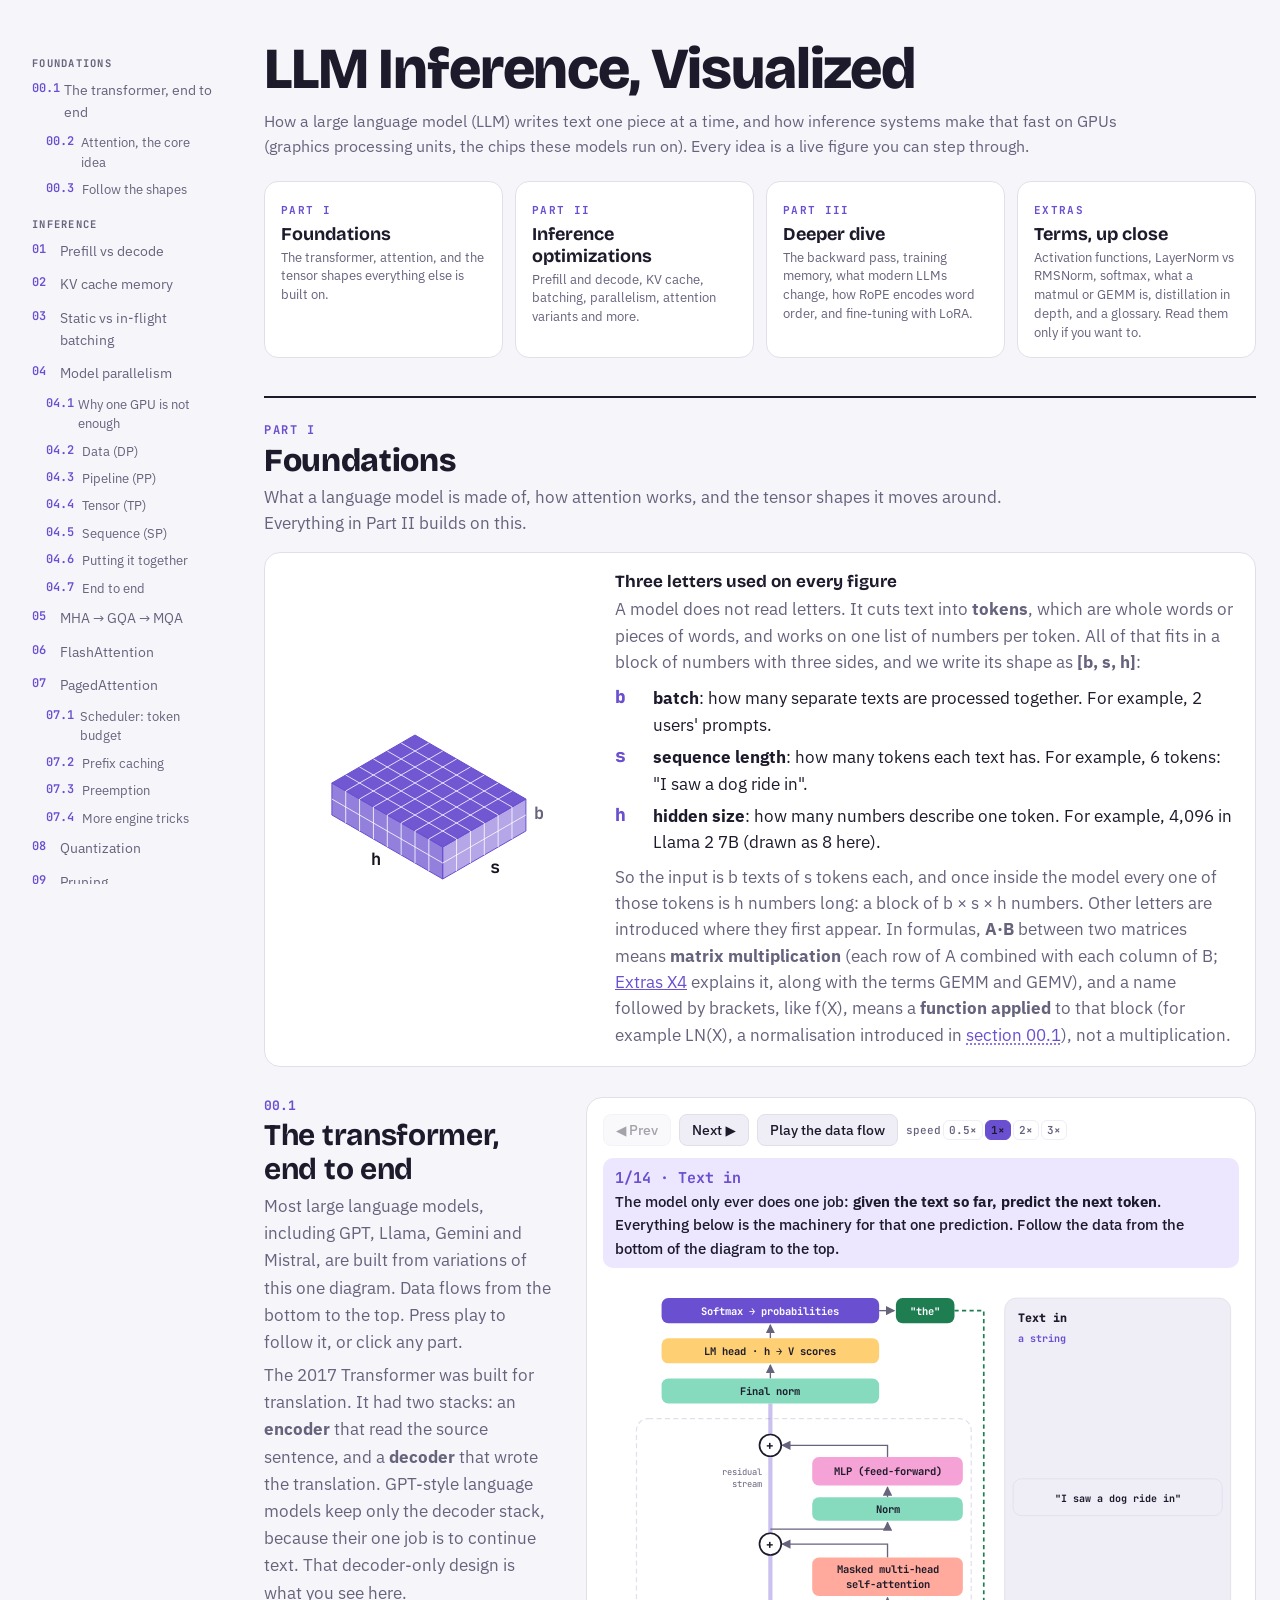
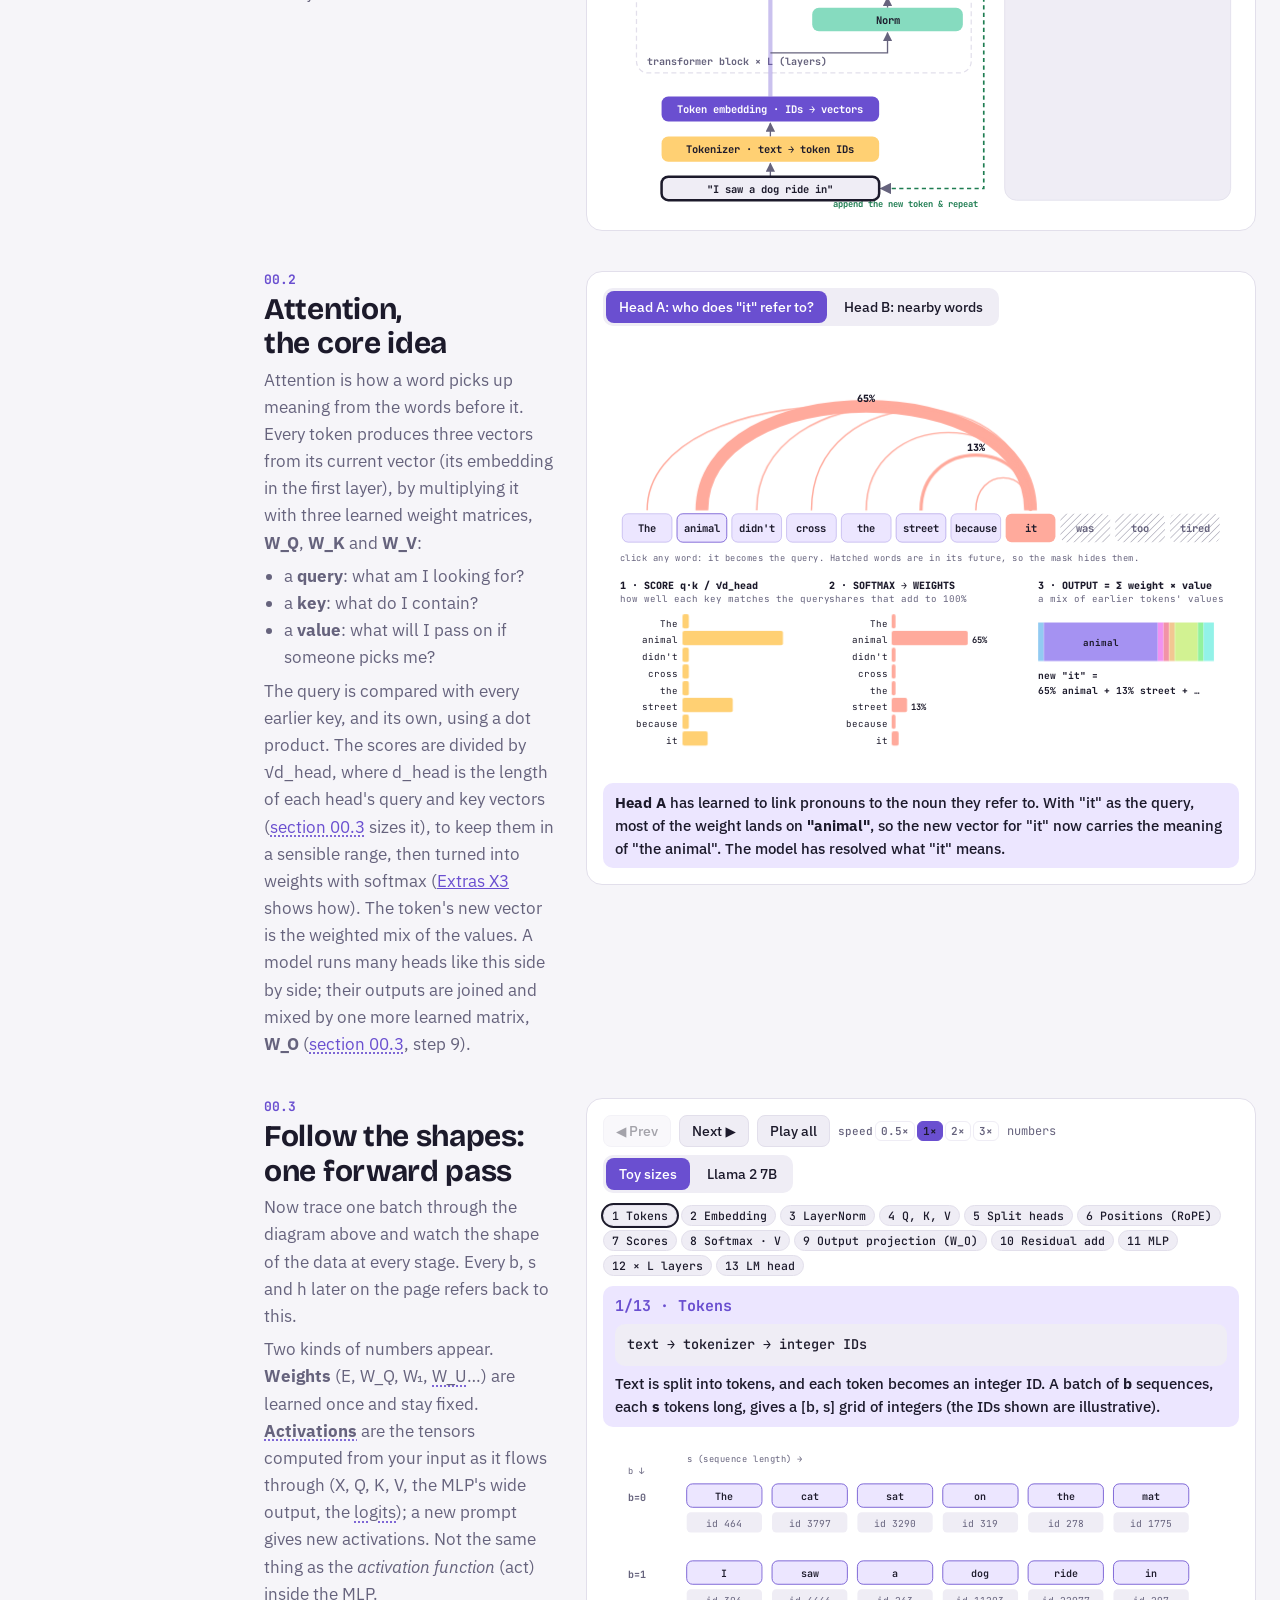
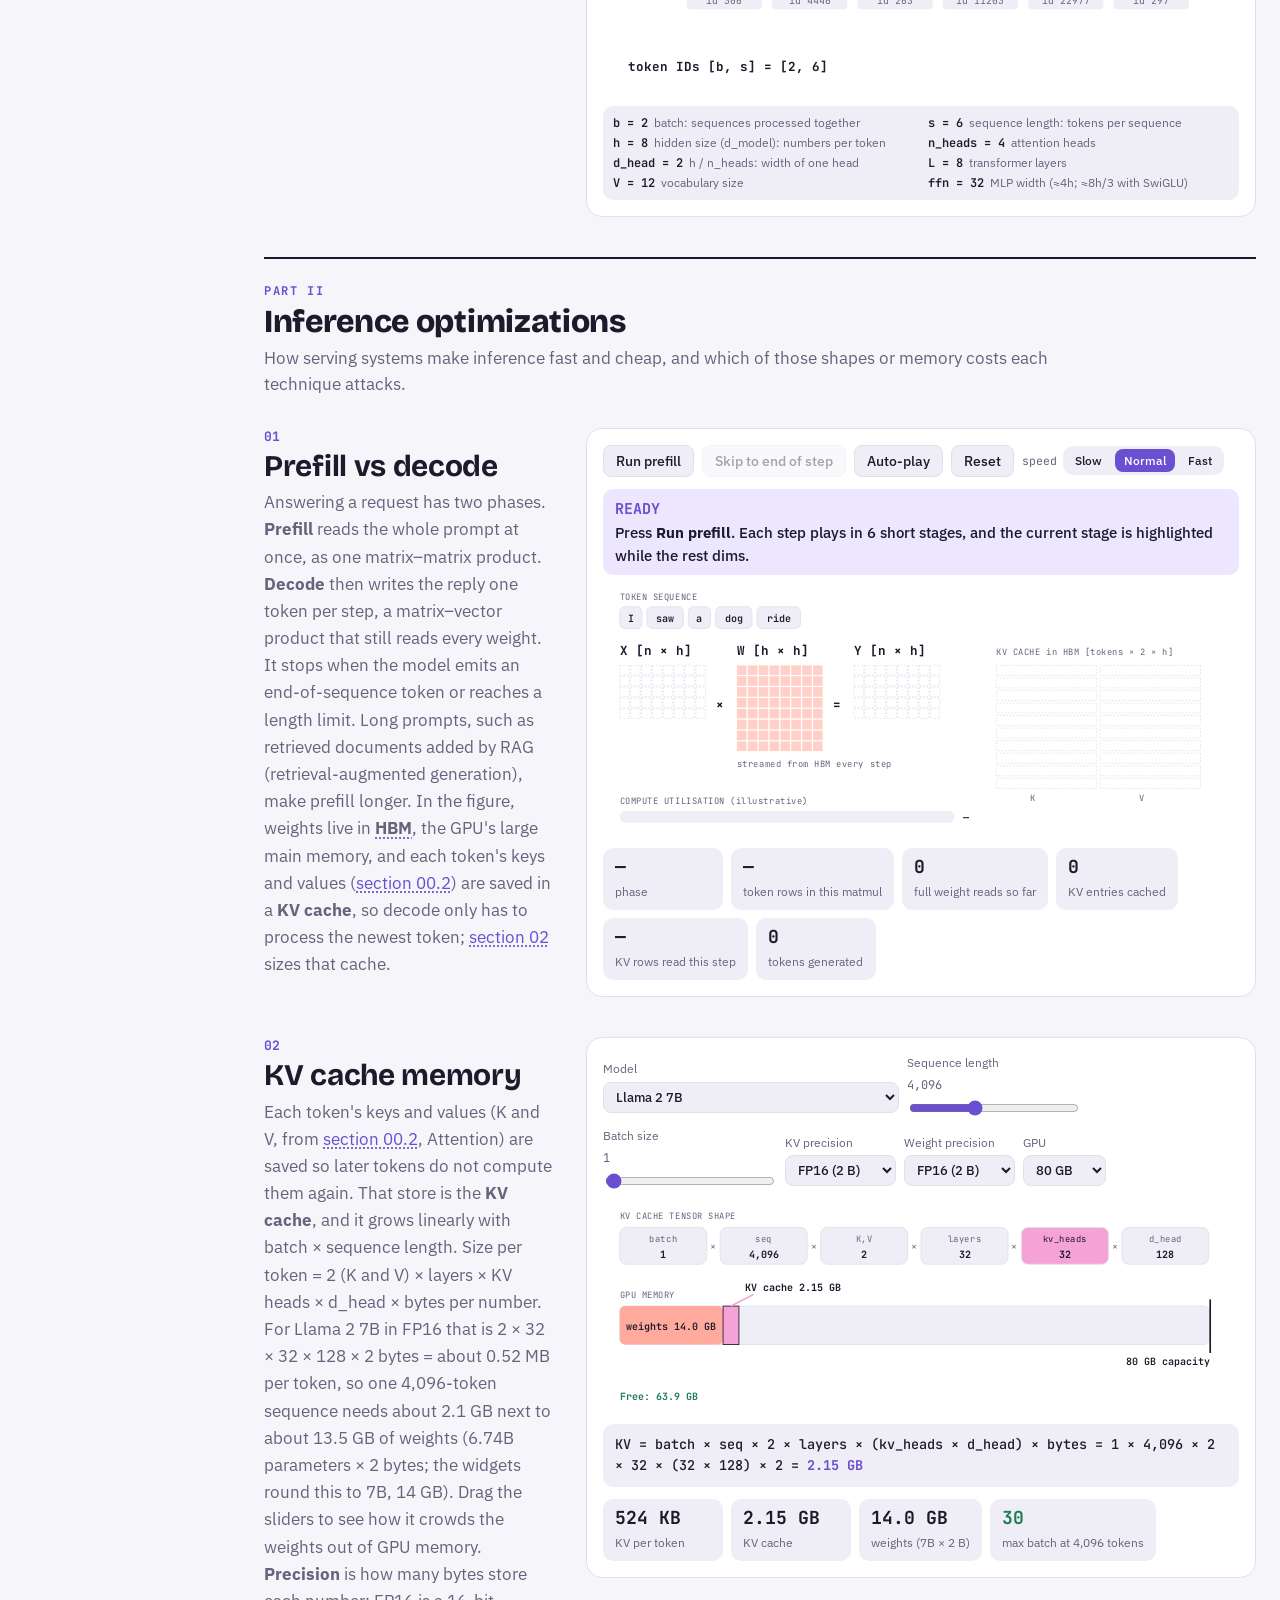
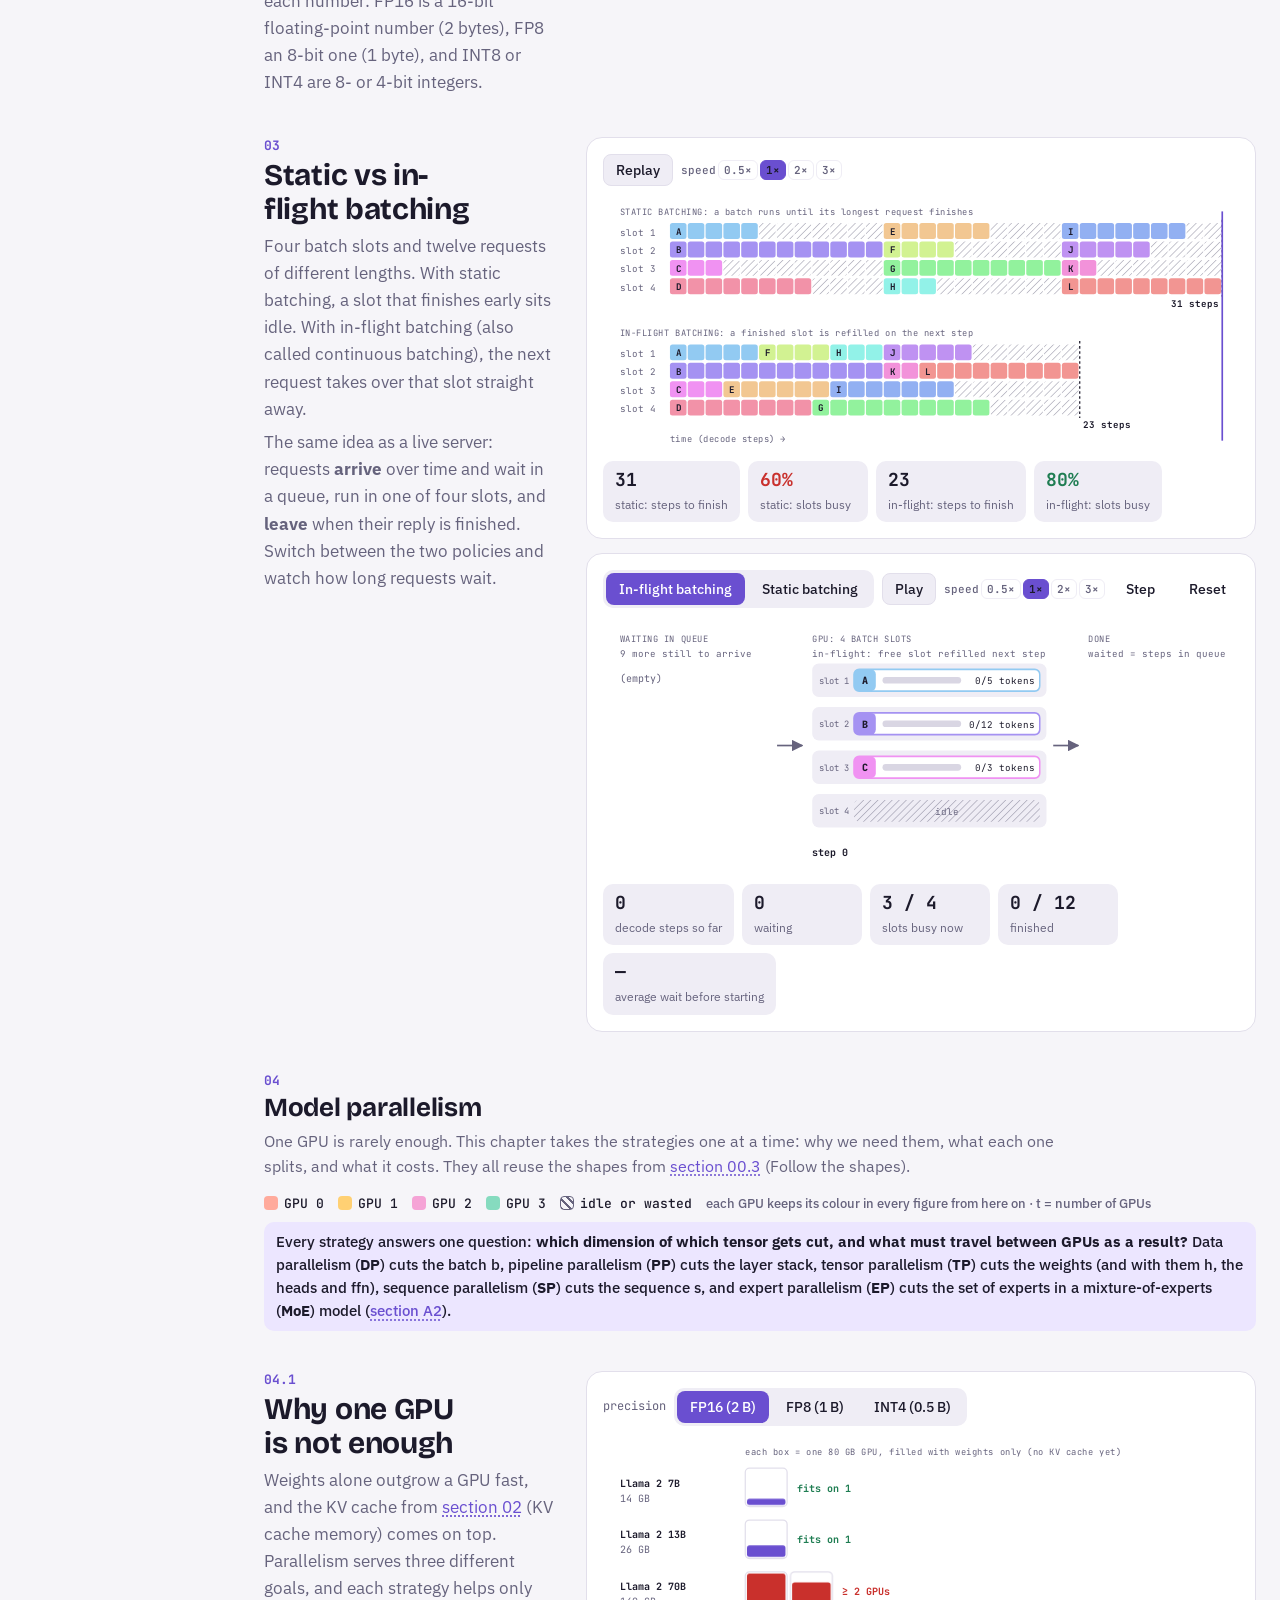
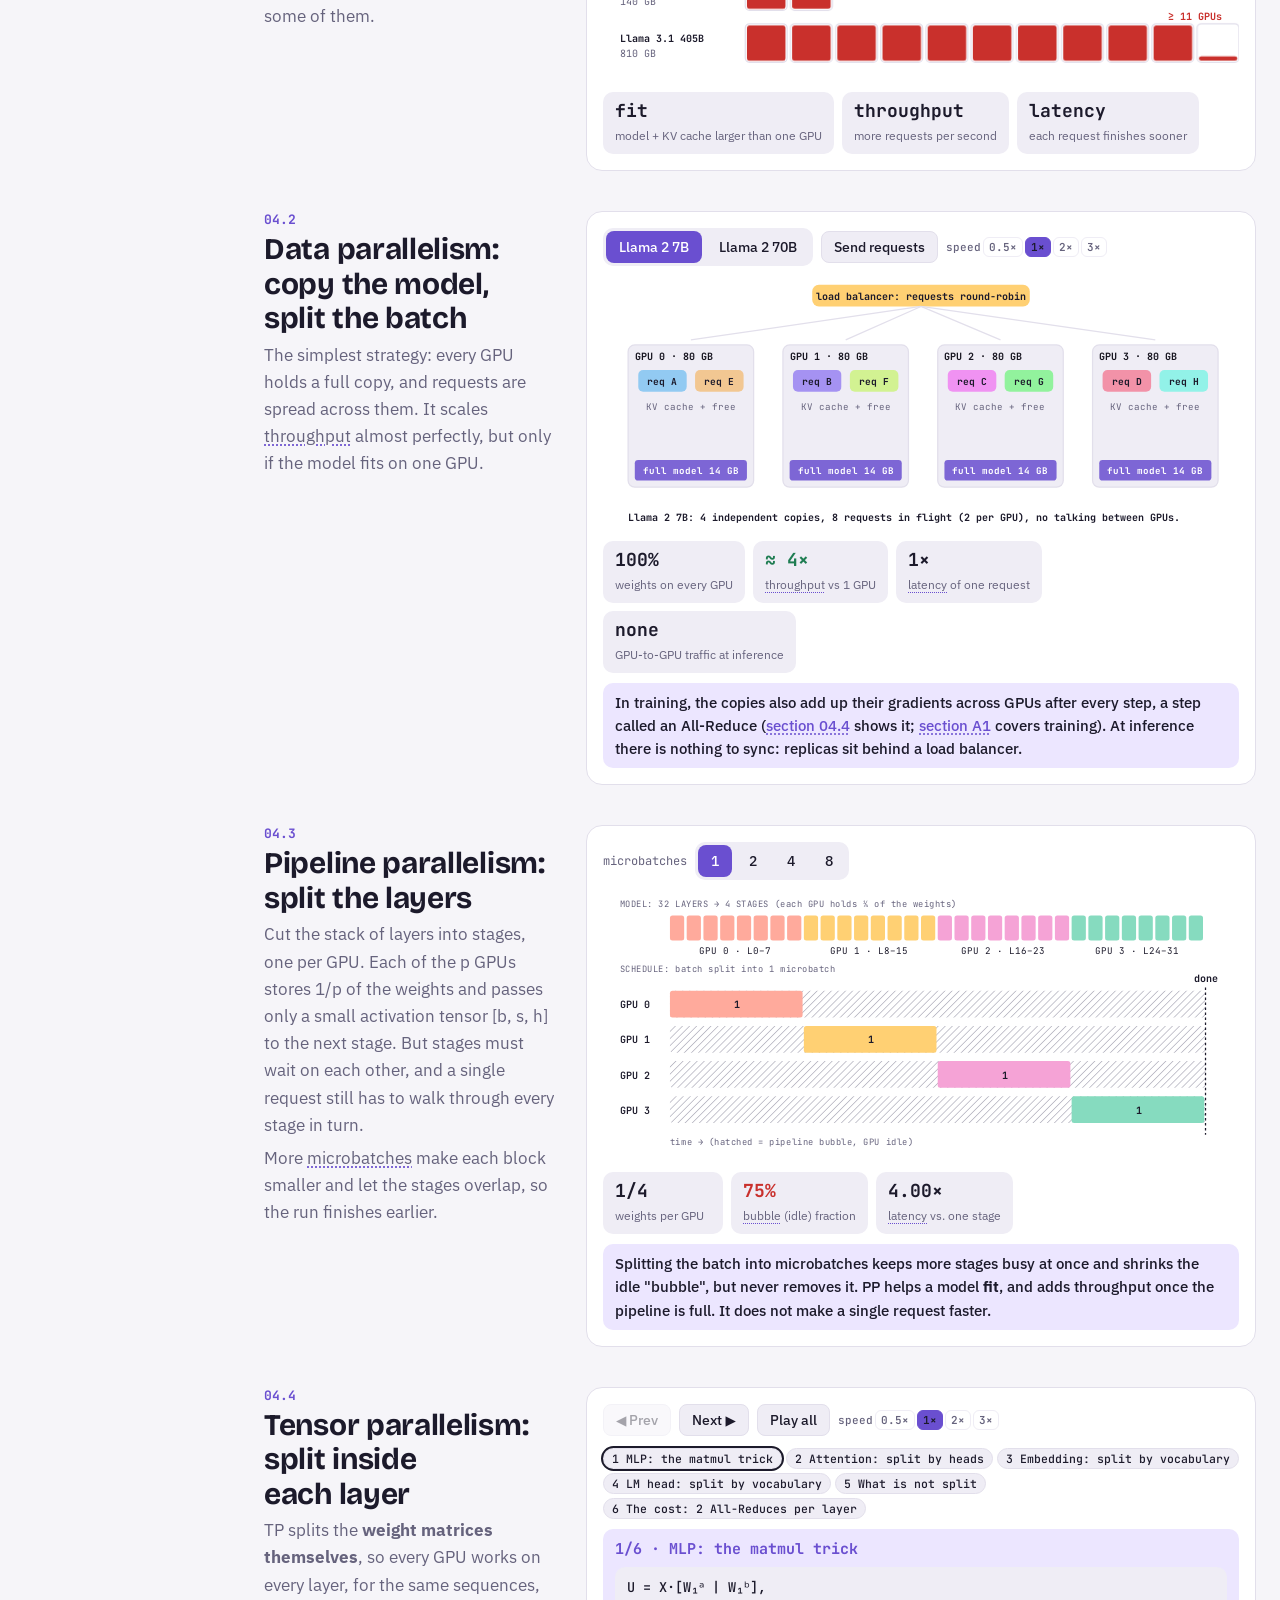
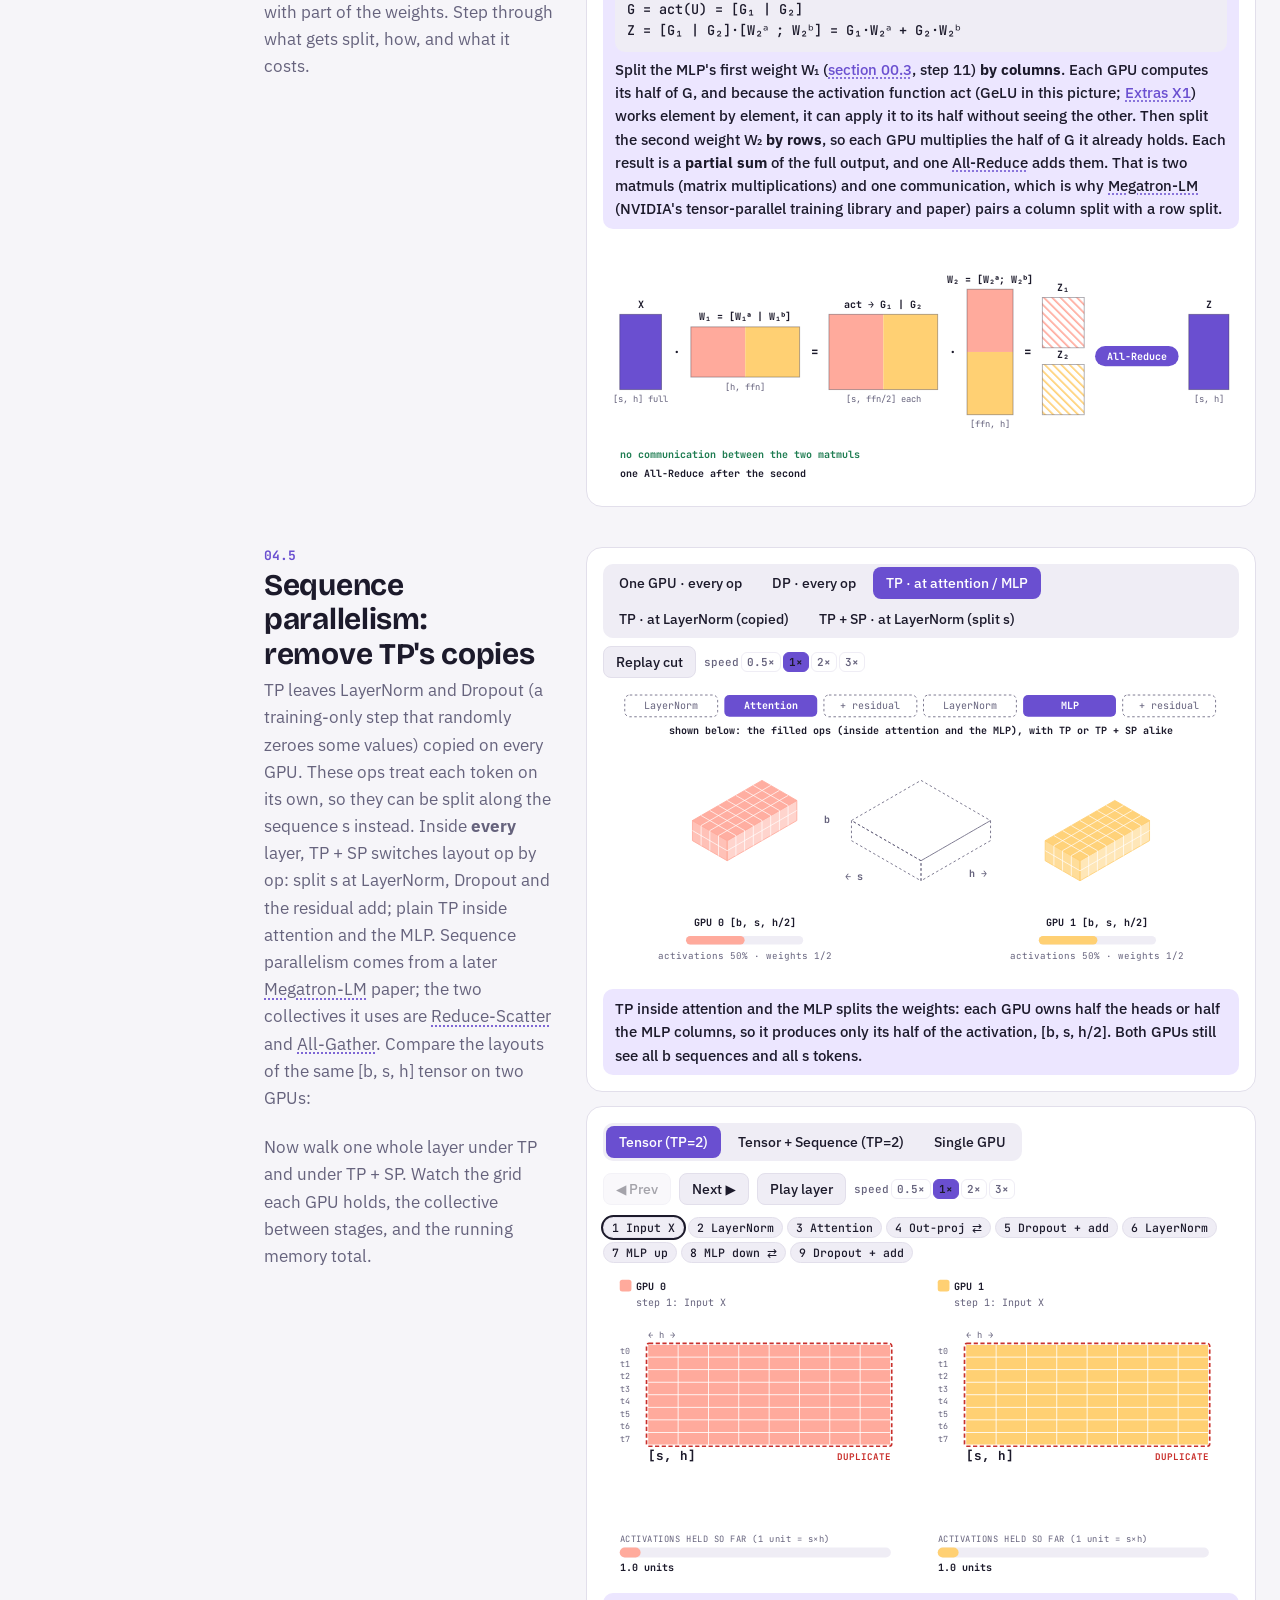
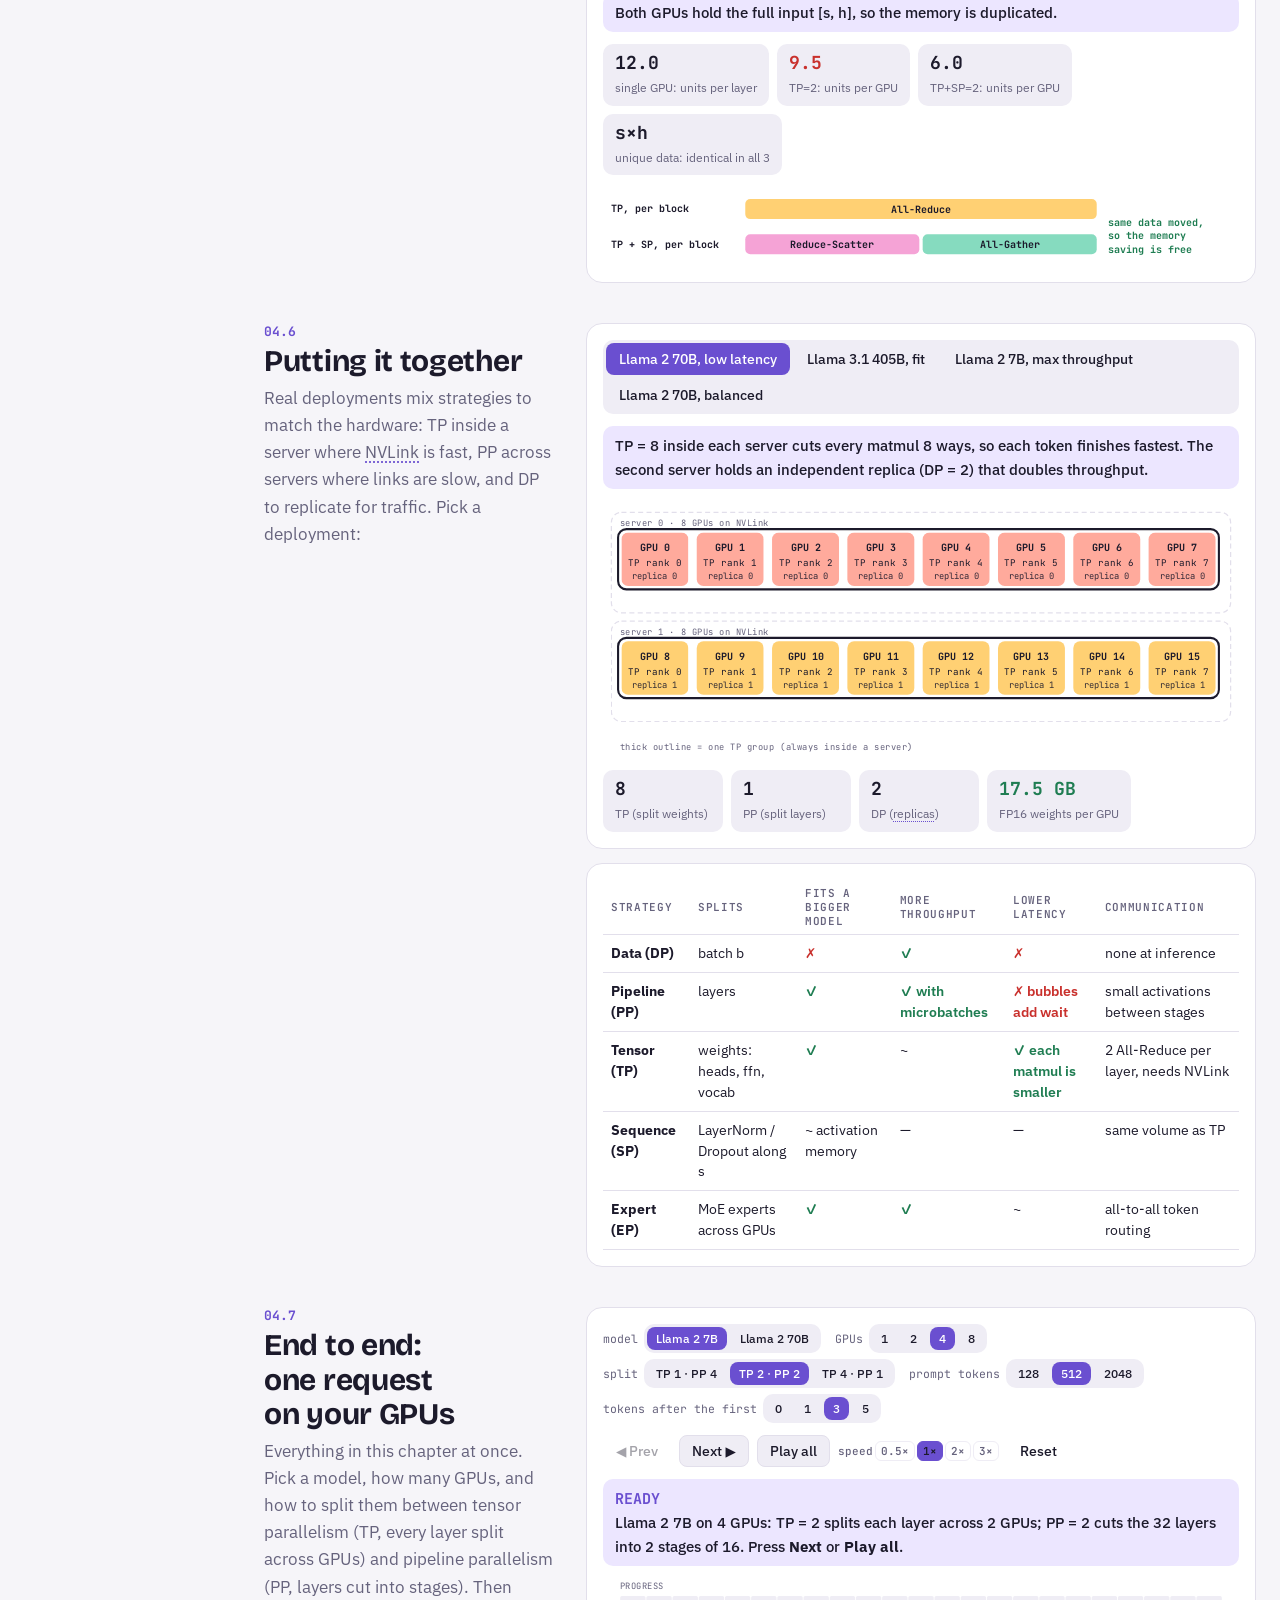
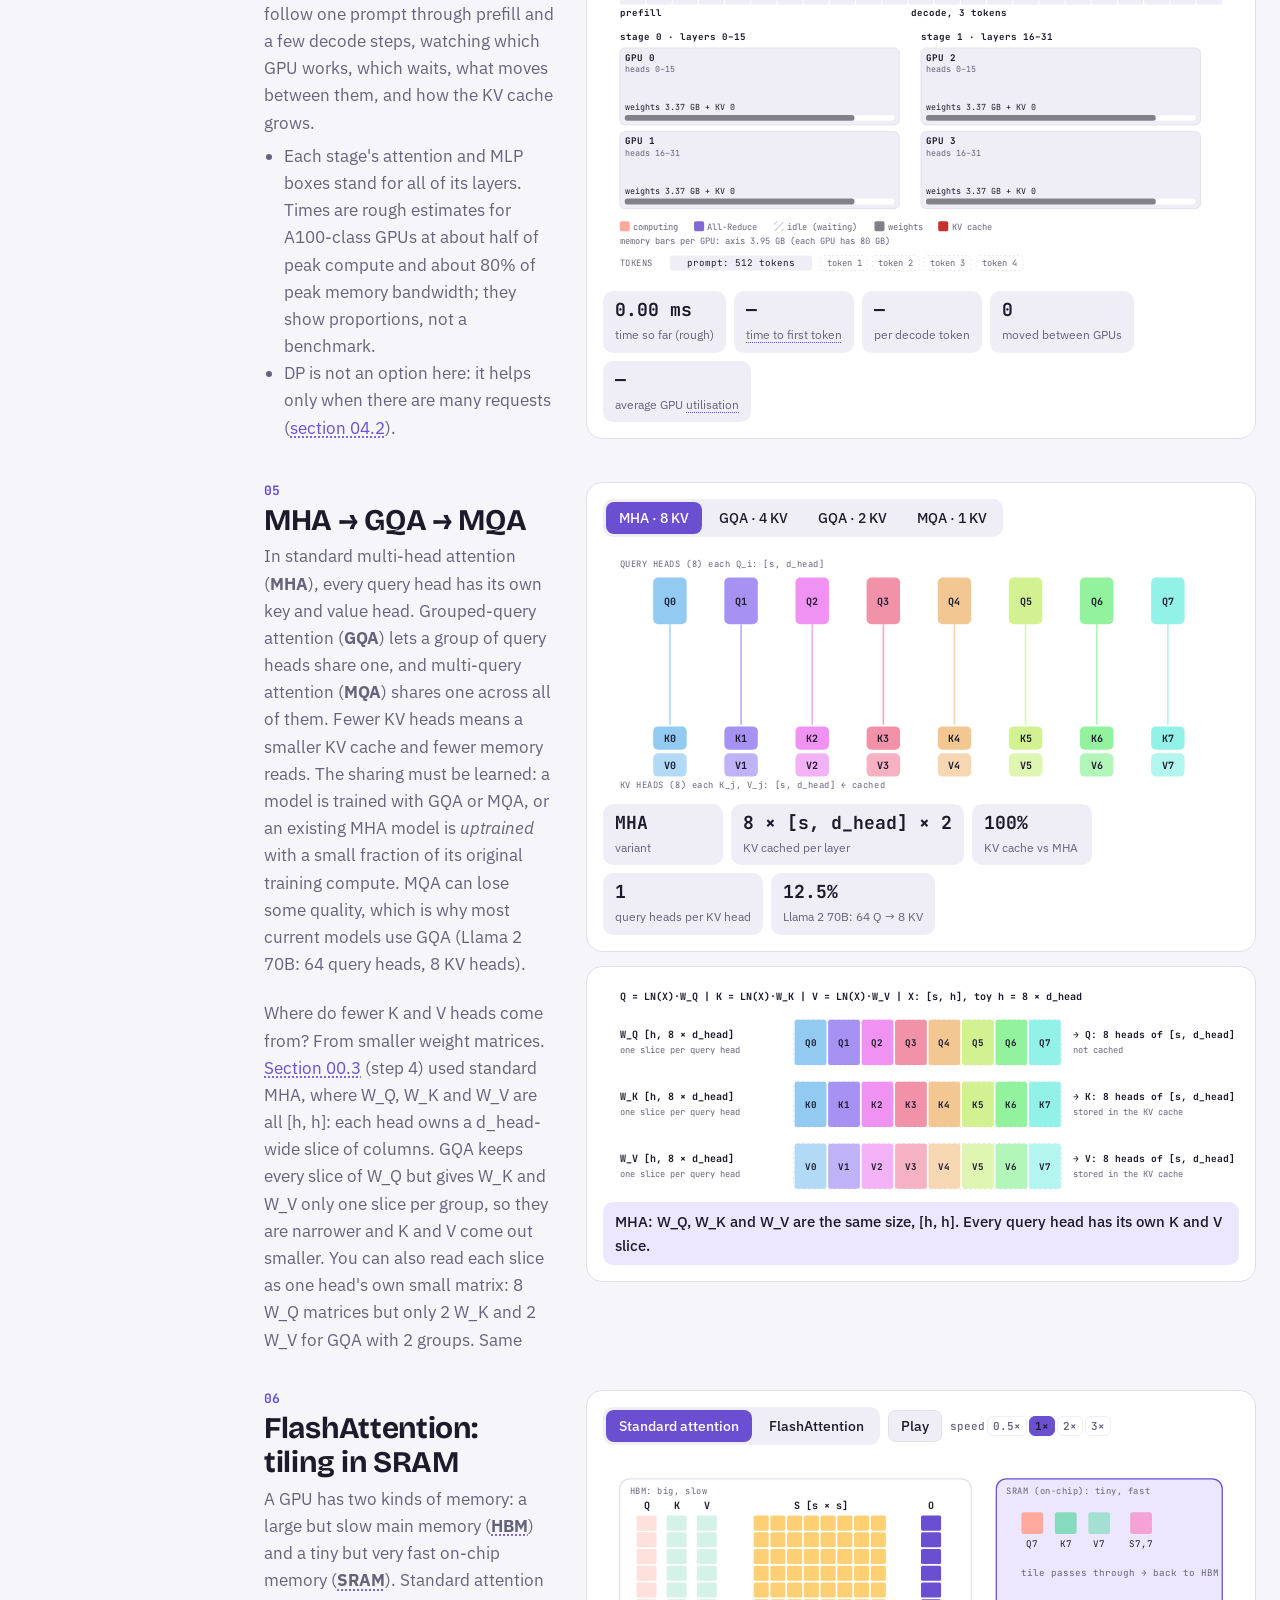
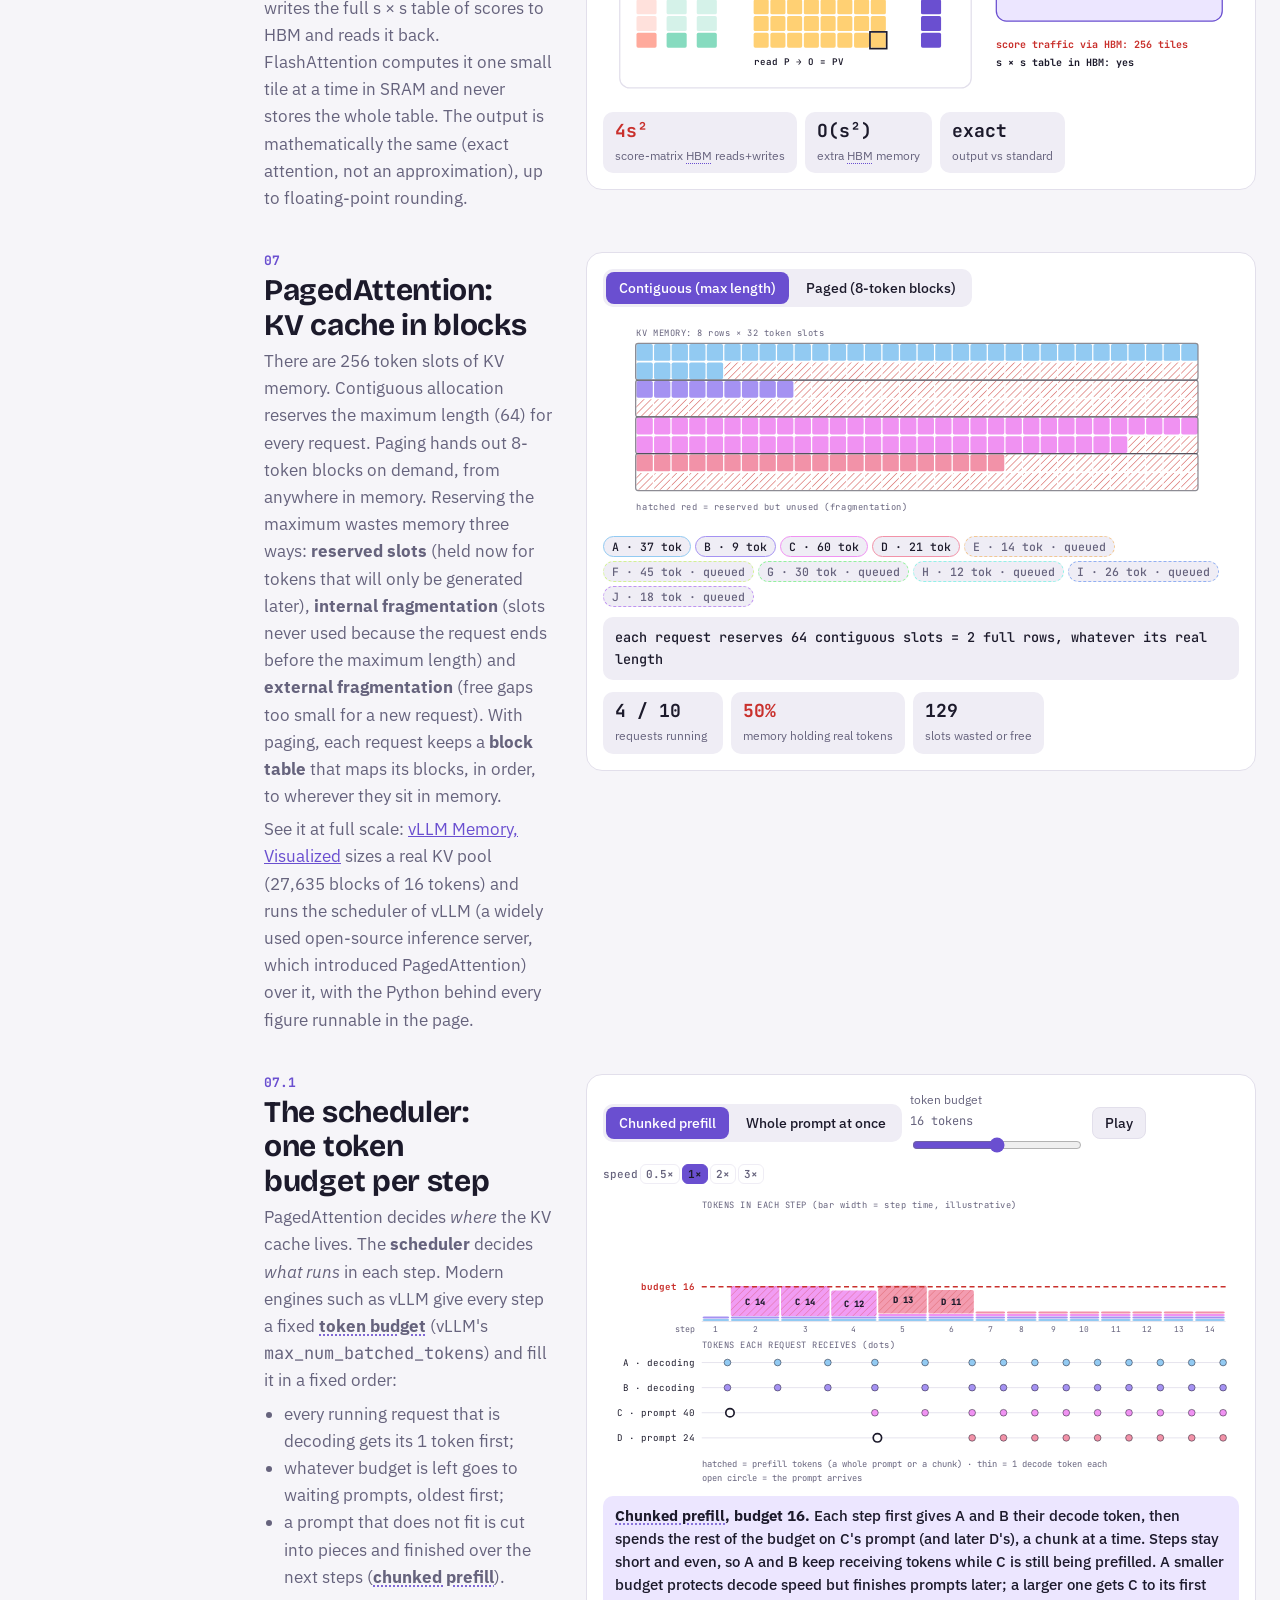
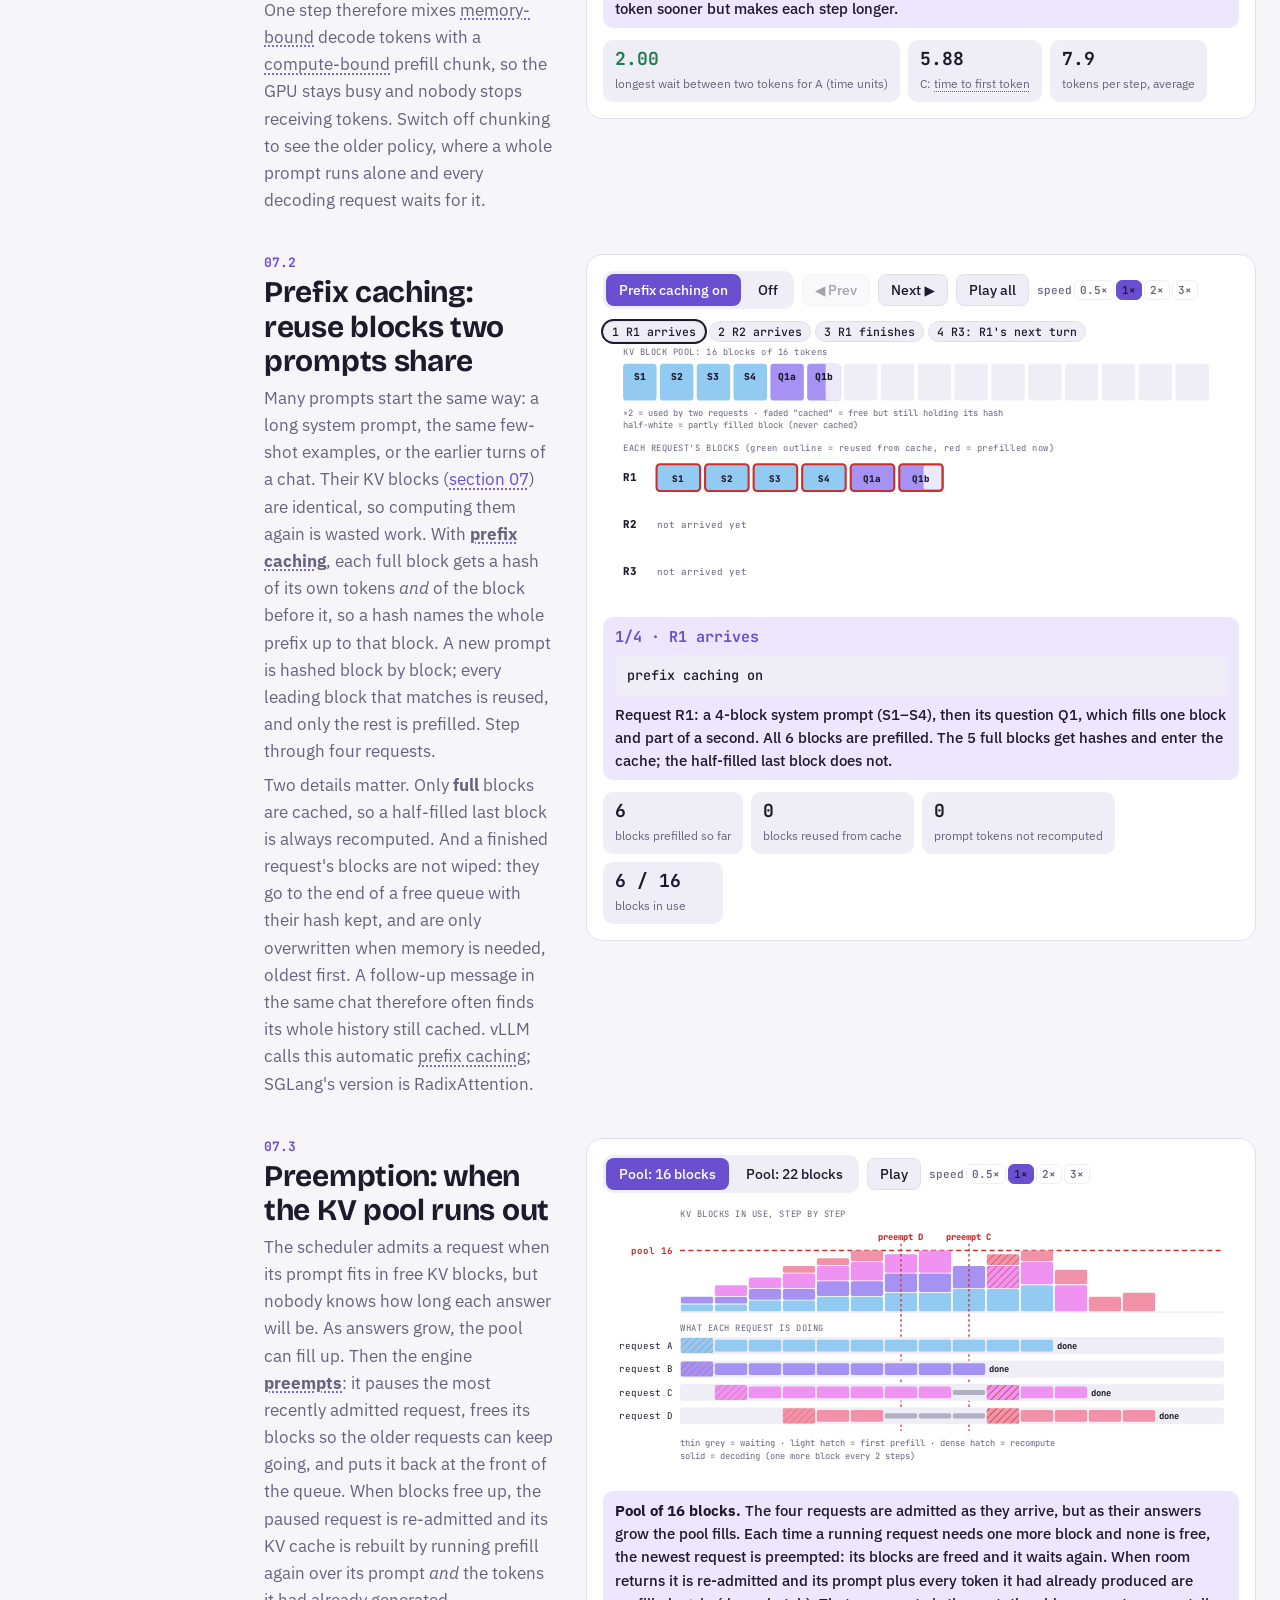
==== commit 948f664a: "llm-inference: add engine scheduler chapter (token budget, chunked prefill, prefix caching, preempti" ====
--- a/llm-inference-visualized/index.html
+++ b/llm-inference-visualized/index.html
@@ -200,6 +200,10 @@
     <li><a href="#attention"><b>05</b>MHA → GQA → MQA</a></li>
     <li><a href="#flash"><b>06</b>FlashAttention</a></li>
     <li><a href="#paged"><b>07</b>PagedAttention</a></li>
+    <li><a class="sub" href="#sched"><b>07.1</b>Scheduler: token budget</a></li>
+    <li><a class="sub" href="#prefix"><b>07.2</b>Prefix caching</a></li>
+    <li><a class="sub" href="#preempt"><b>07.3</b>Preemption</a></li>
+    <li><a class="sub" href="#tricks"><b>07.4</b>More engine tricks</a></li>
     <li><a href="#quant"><b>08</b>Quantization</a></li>
     <li><a href="#sparsity"><b>09</b>Pruning</a></li>
     <li><a href="#distill"><b>10</b>Distillation</a></li>
@@ -528,6 +532,57 @@
   <p class="cap">See it at full scale: <a href="https://ylnhari.github.io/ml-scratchpad/vllm-memory/visual/">vLLM Memory, Visualized</a> sizes a real KV pool (27,635 blocks of 16 tokens) and runs the scheduler of vLLM (a widely used open-source inference server, which introduced PagedAttention) over it, with the Python behind every figure runnable in the page.</p>
 </section>
 
+<section id="sched">
+  <div class="sh"><span class="n">07.1</span><h2>The scheduler: one token budget per step</h2></div>
+  <p class="cap">PagedAttention decides <i>where</i> the KV cache lives. The <b>scheduler</b> decides <i>what runs</i> in each step. Modern engines such as vLLM give every step a fixed <b>token budget</b> (vLLM's <span class="mono">max_num_batched_tokens</span>) and fill it in a fixed order:</p>
+  <ul class="cap">
+    <li>every running request that is decoding gets its 1 token first;</li>
+    <li>whatever budget is left goes to waiting prompts, oldest first;</li>
+    <li>a prompt that does not fit is cut into pieces and finished over the next steps (<b>chunked prefill</b>).</li>
+  </ul>
+  <p class="cap">One step therefore mixes memory-bound decode tokens with a compute-bound prefill chunk, so the GPU stays busy and nobody stops receiving tokens. Switch off chunking to see the older policy, where a whole prompt runs alone and every decoding request waits for it.</p>
+  <div class="fig">
+    <div class="controls"><div class="seg" id="sc-seg"></div><label class="ctl">token budget <span class="mono" id="sc-bv"></span><input type="range" id="sc-b" min="0" max="4" value="2"></label><button class="btn solid" id="sc-play" type="button">Play</button><span class="spd" aria-label="Animation speed">speed</span></div>
+    <div class="svgbox"><svg id="sc-svg" viewBox="0 0 760 346" role="img" aria-label="Token budget per scheduler step, with and without chunked prefill"></svg></div>
+    <div class="note" id="sc-note"></div>
+    <div class="stats" id="sc-stats"></div>
+  </div>
+</section>
+
+<section id="prefix">
+  <div class="sh"><span class="n">07.2</span><h2>Prefix caching: reuse blocks two prompts share</h2></div>
+  <p class="cap">Many prompts start the same way: a long system prompt, the same few-shot examples, or the earlier turns of a chat. Their KV blocks (section 07) are identical, so computing them again is wasted work. With <b>prefix caching</b>, each full block gets a hash of its own tokens <i>and</i> of the block before it, so a hash names the whole prefix up to that block. A new prompt is hashed block by block; every leading block that matches is reused, and only the rest is prefilled. Step through four requests.</p>
+  <div class="fig">
+    <div class="controls"><div class="seg" id="px-seg"></div><button class="btn solid" id="px-prev" type="button">◀ Prev</button><button class="btn solid" id="px-next" type="button">Next ▶</button><button class="btn solid" id="px-play" type="button">Play all</button><span class="spd" aria-label="Animation speed">speed</span></div>
+    <div class="chips" id="px-chips"></div>
+    <div class="svgbox"><svg id="px-svg" viewBox="0 0 760 316" role="img" aria-label="KV block pool with prefix caching"></svg></div>
+    <div class="note" id="px-note"></div>
+    <div class="stats" id="px-stats"></div>
+  </div>
+  <p class="cap">Two details matter. Only <b>full</b> blocks are cached, so a half-filled last block is always recomputed. And a finished request's blocks are not wiped: they go to the end of a free queue with their hash kept, and are only overwritten when memory is needed, oldest first. A follow-up message in the same chat therefore often finds its whole history still cached. vLLM calls this automatic prefix caching; SGLang's version is RadixAttention.</p>
+</section>
+
+<section id="preempt">
+  <div class="sh"><span class="n">07.3</span><h2>Preemption: when the KV pool runs out</h2></div>
+  <p class="cap">The scheduler admits a request when its prompt fits in free KV blocks, but nobody knows how long each answer will be. As answers grow, the pool can fill up. Then the engine <b>preempts</b>: it pauses the most recently admitted request, frees its blocks so the older requests can keep going, and puts it back at the front of the queue. When blocks free up, the paused request is re-admitted and its KV cache is rebuilt by running prefill again over its prompt <i>and</i> the tokens it had already generated (<b>recompute</b>). The older alternative, <b>swap</b>, copies the blocks to CPU memory and back; vLLM V1 recomputes by default because that is cheaper there.</p>
+  <div class="fig">
+    <div class="controls"><div class="seg" id="pe-seg"></div><button class="btn solid" id="pe-play" type="button">Play</button><span class="spd" aria-label="Animation speed">speed</span></div>
+    <div class="svgbox"><svg id="pe-svg" viewBox="0 0 760 330" role="img" aria-label="KV pool usage over time with preemption and recompute"></svg></div>
+    <div class="note" id="pe-note"></div>
+    <div class="stats" id="pe-stats"></div>
+  </div>
+  <p class="cap">Every request still finishes, oldest first, which is the guarantee preemption buys. The price is the recomputed work, so frequent preemption is a sign to give the KV pool more memory (a larger memory share, tensor parallelism, an FP8 KV cache) or to admit fewer requests at once.</p>
+</section>
+
+<section id="tricks">
+  <div class="sh"><span class="n">07.4</span><h2>More engine tricks</h2></div>
+  <p class="cap">Six more techniques that high-throughput engines (vLLM, SGLang, TensorRT-LLM) combine with the scheduler above. Each removes a different bottleneck: CPU overhead, memory, wasted prefill or idle hardware. Click a tile.</p>
+  <div class="fig">
+    <div class="svgbox"><svg id="tk-svg" viewBox="0 0 760 420" role="img" aria-label="Gallery of six inference engine techniques"></svg></div>
+    <div class="note" id="tk-note"></div>
+  </div>
+</section>
+
 <section id="quant">
   <div class="sh"><span class="n">08</span><h2>Quantization</h2></div>
   <p class="cap">Quantization stores each number with fewer bits, so it can only take a few evenly spaced values: 16 with 4 bits, 256 with 8 (symmetric schemes like the one here use one fewer, 15 and 255, so that 0 sits exactly in the middle). Here 48 weights are snapped to the nearest one. A single outlier stretches the grid and wipes out resolution for everything else. Clipping the range trades that rounding error for clipping error.</p>
@@ -843,7 +898,7 @@
 <section id="x-glossary">
   <div class="sh"><span class="n">X6</span><h2>Glossary</h2></div>
   <p class="cap">Short definitions of terms used across the page. Words with a dotted underline anywhere on the page link here.</p>
-  <dl class="gl-list"><div class="gl-i" id="g-bubble"><dt>pipeline bubble</dt><dd>Time in pipeline parallelism when a GPU sits idle, waiting for the stage before it (at the start) or after it (at the end). With p stages and m microbatches it is (p − 1) / (m + p − 1) of the total time.</dd></div><div class="gl-i" id="g-microbatch"><dt>microbatch</dt><dd>A small slice of a batch. Pipeline parallelism sends microbatches through the stages one after another, so different GPUs can work on different slices at the same time.</dd></div><div class="gl-i" id="g-latency"><dt>latency</dt><dd>How long one request takes from start to finish, as one user feels it.</dd></div><div class="gl-i" id="g-throughput"><dt>throughput</dt><dd>How much work the whole system finishes per second, for example tokens per second across all users. Batching raises throughput, often at some cost to latency.</dd></div><div class="gl-i" id="g-compute"><dt>compute-bound</dt><dd>The GPU's arithmetic units are the bottleneck: they are busy all the time. Prefill and training usually are.</dd></div><div class="gl-i" id="g-memory"><dt>memory-bound</dt><dd>Moving data from memory is the bottleneck: arithmetic units wait for numbers to arrive. Decode usually is, because every weight is read for very little work.</dd></div><div class="gl-i" id="g-hbm"><dt>HBM</dt><dd>High-bandwidth memory: the GPU's large main memory (tens of GB) where weights and the KV cache live. Fast, but far slower than on-chip SRAM.</dd></div><div class="gl-i" id="g-sram"><dt>SRAM</dt><dd>Tiny, very fast memory on the GPU chip itself (a few hundred KB per streaming multiprocessor, about 20–30 MB across the chip). FlashAttention keeps its working tiles here.</dd></div><div class="gl-i" id="g-nvlink"><dt>NVLink</dt><dd>NVIDIA's direct GPU-to-GPU link inside one server. Much faster than the network between servers, so heavy communication (tensor parallelism) is kept within it.</dd></div><div class="gl-i" id="g-ib"><dt>InfiniBand</dt><dd>A fast network that connects servers. Slower than NVLink, so lighter communication (pipeline or data parallelism) crosses it.</dd></div><div class="gl-i" id="g-allreduce"><dt>All-Reduce</dt><dd>A communication step where every GPU contributes a partial result and every GPU ends up with the sum of all of them.</dd></div><div class="gl-i" id="g-rs"><dt>Reduce-Scatter</dt><dd>Like All-Reduce, but each GPU ends up with only its own slice of the sum. Half of an All-Reduce.</dd></div><div class="gl-i" id="g-ag"><dt>All-Gather</dt><dd>Every GPU shares its slice and every GPU ends up with all slices joined together. The other half of an All-Reduce.</dd></div><div class="gl-i" id="g-replica"><dt>replica</dt><dd>A full copy of the model on another GPU or group of GPUs. Data parallelism runs several replicas side by side.</dd></div><div class="gl-i" id="g-act"><dt>activations</dt><dd>The in-between numbers that flow from one layer to the next, such as X, Q or the MLP's ffn-wide output. They depend on the input, unlike weights. Defined in section 00.3. Not to be confused with the activation function (act, Extras X1).</dd></div><div class="gl-i" id="g-actmem"><dt>activation memory</dt><dd>Memory used to keep activations from the forward pass so the backward pass can use them. A training cost; inference keeps only the KV cache.</dd></div><div class="gl-i" id="g-recompute"><dt>recomputation</dt><dd>Saving memory in training by not storing some activations and recomputing them during the backward pass instead. Trades extra compute for memory.</dd></div><div class="gl-i" id="g-residual"><dt>residual stream</dt><dd>The running total each token carries through the model. Every attention and MLP step adds its result to it instead of replacing it.</dd></div><div class="gl-i" id="g-logits"><dt>logits</dt><dd>The raw scores the LM head gives every vocabulary entry, before softmax turns them into probabilities.</dd></div><div class="gl-i" id="g-wu"><dt>W_U</dt><dd>The LM head's weight matrix, [h, V]. U stands for unembedding: it maps a hidden state back to one score per vocabulary entry, the reverse of the embedding table.</dd></div><div class="gl-i" id="g-optstate"><dt>optimizer state</dt><dd>Extra numbers the optimizer keeps for every trained weight. Adam keeps two (running averages of the gradient and of its square).</dd></div><div class="gl-i" id="g-flops"><dt>FLOPs</dt><dd>Floating-point operations: the count of multiplications and additions a computation needs.</dd></div><div class="gl-i" id="g-fp32"><dt>FP32</dt><dd>A 32-bit floating-point number (4 bytes). Training keeps a full-precision FP32 master copy of the weights.</dd></div><div class="gl-i" id="g-adam"><dt>Adam</dt><dd>The usual optimizer for training LLMs. For every weight it keeps two running averages, of the gradient (m) and of its square (v).</dd></div><div class="gl-i" id="g-megatron"><dt>Megatron-LM</dt><dd>NVIDIA's library and papers for training large transformers across many GPUs; the source of the tensor- and sequence-parallel splits in section 04.</dd></div><div class="gl-i" id="g-tc"><dt>tensor cores</dt><dd>The GPU's dedicated matrix-multiply units. Sparse tensor cores can skip the zeros of a 2:4-sparse matrix.</dd></div><div class="gl-i" id="g-moe"><dt>MoE</dt><dd>Mixture of experts: each layer has several MLPs (experts) and a router sends each token to only a few of them (section A2).</dd></div><div class="gl-i" id="g-ttft"><dt>time to first token (TTFT)</dt><dd>How long a user waits for the first output token: mostly the prefill time.</dd></div><div class="gl-i" id="g-vllm"><dt>vLLM</dt><dd>A widely used open-source LLM inference server. It introduced PagedAttention (section 07).</dd></div><div class="gl-i" id="g-util"><dt>utilisation</dt><dd>The share of time the GPU's arithmetic units are actually doing work.</dd></div></dl>
+  <dl class="gl-list"><div class="gl-i" id="g-bubble"><dt>pipeline bubble</dt><dd>Time in pipeline parallelism when a GPU sits idle, waiting for the stage before it (at the start) or after it (at the end). With p stages and m microbatches it is (p − 1) / (m + p − 1) of the total time.</dd></div><div class="gl-i" id="g-microbatch"><dt>microbatch</dt><dd>A small slice of a batch. Pipeline parallelism sends microbatches through the stages one after another, so different GPUs can work on different slices at the same time.</dd></div><div class="gl-i" id="g-latency"><dt>latency</dt><dd>How long one request takes from start to finish, as one user feels it.</dd></div><div class="gl-i" id="g-throughput"><dt>throughput</dt><dd>How much work the whole system finishes per second, for example tokens per second across all users. Batching raises throughput, often at some cost to latency.</dd></div><div class="gl-i" id="g-compute"><dt>compute-bound</dt><dd>The GPU's arithmetic units are the bottleneck: they are busy all the time. Prefill and training usually are.</dd></div><div class="gl-i" id="g-memory"><dt>memory-bound</dt><dd>Moving data from memory is the bottleneck: arithmetic units wait for numbers to arrive. Decode usually is, because every weight is read for very little work.</dd></div><div class="gl-i" id="g-hbm"><dt>HBM</dt><dd>High-bandwidth memory: the GPU's large main memory (tens of GB) where weights and the KV cache live. Fast, but far slower than on-chip SRAM.</dd></div><div class="gl-i" id="g-sram"><dt>SRAM</dt><dd>Tiny, very fast memory on the GPU chip itself (a few hundred KB per streaming multiprocessor, about 20–30 MB across the chip). FlashAttention keeps its working tiles here.</dd></div><div class="gl-i" id="g-nvlink"><dt>NVLink</dt><dd>NVIDIA's direct GPU-to-GPU link inside one server. Much faster than the network between servers, so heavy communication (tensor parallelism) is kept within it.</dd></div><div class="gl-i" id="g-ib"><dt>InfiniBand</dt><dd>A fast network that connects servers. Slower than NVLink, so lighter communication (pipeline or data parallelism) crosses it.</dd></div><div class="gl-i" id="g-allreduce"><dt>All-Reduce</dt><dd>A communication step where every GPU contributes a partial result and every GPU ends up with the sum of all of them.</dd></div><div class="gl-i" id="g-rs"><dt>Reduce-Scatter</dt><dd>Like All-Reduce, but each GPU ends up with only its own slice of the sum. Half of an All-Reduce.</dd></div><div class="gl-i" id="g-ag"><dt>All-Gather</dt><dd>Every GPU shares its slice and every GPU ends up with all slices joined together. The other half of an All-Reduce.</dd></div><div class="gl-i" id="g-replica"><dt>replica</dt><dd>A full copy of the model on another GPU or group of GPUs. Data parallelism runs several replicas side by side.</dd></div><div class="gl-i" id="g-act"><dt>activations</dt><dd>The in-between numbers that flow from one layer to the next, such as X, Q or the MLP's ffn-wide output. They depend on the input, unlike weights. Defined in section 00.3. Not to be confused with the activation function (act, Extras X1).</dd></div><div class="gl-i" id="g-actmem"><dt>activation memory</dt><dd>Memory used to keep activations from the forward pass so the backward pass can use them. A training cost; inference keeps only the KV cache.</dd></div><div class="gl-i" id="g-recompute"><dt>recomputation</dt><dd>Saving memory in training by not storing some activations and recomputing them during the backward pass instead. Trades extra compute for memory.</dd></div><div class="gl-i" id="g-residual"><dt>residual stream</dt><dd>The running total each token carries through the model. Every attention and MLP step adds its result to it instead of replacing it.</dd></div><div class="gl-i" id="g-logits"><dt>logits</dt><dd>The raw scores the LM head gives every vocabulary entry, before softmax turns them into probabilities.</dd></div><div class="gl-i" id="g-wu"><dt>W_U</dt><dd>The LM head's weight matrix, [h, V]. U stands for unembedding: it maps a hidden state back to one score per vocabulary entry, the reverse of the embedding table.</dd></div><div class="gl-i" id="g-optstate"><dt>optimizer state</dt><dd>Extra numbers the optimizer keeps for every trained weight. Adam keeps two (running averages of the gradient and of its square).</dd></div><div class="gl-i" id="g-flops"><dt>FLOPs</dt><dd>Floating-point operations: the count of multiplications and additions a computation needs.</dd></div><div class="gl-i" id="g-fp32"><dt>FP32</dt><dd>A 32-bit floating-point number (4 bytes). Training keeps a full-precision FP32 master copy of the weights.</dd></div><div class="gl-i" id="g-adam"><dt>Adam</dt><dd>The usual optimizer for training LLMs. For every weight it keeps two running averages, of the gradient (m) and of its square (v).</dd></div><div class="gl-i" id="g-megatron"><dt>Megatron-LM</dt><dd>NVIDIA's library and papers for training large transformers across many GPUs; the source of the tensor- and sequence-parallel splits in section 04.</dd></div><div class="gl-i" id="g-tc"><dt>tensor cores</dt><dd>The GPU's dedicated matrix-multiply units. Sparse tensor cores can skip the zeros of a 2:4-sparse matrix.</dd></div><div class="gl-i" id="g-moe"><dt>MoE</dt><dd>Mixture of experts: each layer has several MLPs (experts) and a router sends each token to only a few of them (section A2).</dd></div><div class="gl-i" id="g-ttft"><dt>time to first token (TTFT)</dt><dd>How long a user waits for the first output token: mostly the prefill time.</dd></div><div class="gl-i" id="g-vllm"><dt>vLLM</dt><dd>A widely used open-source LLM inference server. It introduced PagedAttention (section 07).</dd></div><div class="gl-i" id="g-budget"><dt>token budget</dt><dd>The maximum number of tokens one scheduler step may process, counting decode tokens and prefill tokens together (vLLM: max_num_batched_tokens). Section 07.1.</dd></div><div class="gl-i" id="g-chunked"><dt>chunked prefill</dt><dd>Splitting a long prompt into pieces that fit the token budget and running them over several steps, mixed with other requests' decode tokens. Section 07.1.</dd></div><div class="gl-i" id="g-prefixcache"><dt>prefix caching</dt><dd>Reusing the KV blocks of a prompt prefix that an earlier request already computed, found by hashing each full block together with the blocks before it. Section 07.2.</dd></div><div class="gl-i" id="g-preempt"><dt>preemption</dt><dd>Pausing a running request and freeing its KV blocks when memory runs out; it is resumed later by recomputing (or swapping back) its KV cache. Section 07.3.</dd></div><div class="gl-i" id="g-cudagraph"><dt>CUDA graph</dt><dd>A recorded sequence of GPU kernels that can be replayed with a single launch, removing per-kernel CPU launch overhead.</dd></div><div class="gl-i" id="g-util"><dt>utilisation</dt><dd>The share of time the GPU's arithmetic units are actually doing work.</dd></div></dl>
 </section>
 
 <section id="next-vllm">
@@ -880,7 +935,7 @@
 const G=i=>`var(--g${i})`;
 const PAL=i=>`hsl(${(i*47+205)%360} 78% 76%)`;
 function seg(box,opts,init,cb){box.innerHTML='';opts.forEach(o=>{const b=document.createElement('button');b.type='button';b.className='btn';b.textContent=o.l;b.setAttribute('aria-pressed',String(o.v===init));b.onclick=()=>{[...box.children].forEach(c=>c.setAttribute('aria-pressed','false'));b.setAttribute('aria-pressed','true');cb(o.v);};box.appendChild(b);});}
-const GLT=[["W_U","wu"],["time to first token","ttft"],["tensor cores","tc"],["Megatron-LM","megatron"],["FLOPs","flops"],["FP32","fp32"],["Adam","adam"],["MoE","moe"],["activation memory", "actmem"], ["residual stream", "residual"], ["optimizer state", "optstate"], ["optimiser state", "optstate"], ["Reduce-Scatter", "rs"], ["compute-bound", "compute"], ["recomputation", "recompute"], ["microbatches", "microbatch"], ["memory-bound", "memory"], ["activations", "act"], ["utilisation", "util"], ["microbatch", "microbatch"], ["throughput", "throughput"], ["InfiniBand", "ib"], ["All-Reduce", "allreduce"], ["All-Gather", "ag"], ["recompute", "recompute"], ["replicas", "replica"], ["latency", "latency"], ["replica", "replica"], ["bubble", "bubble"], ["NVLink", "nvlink"], ["logits", "logits"], ["SRAM", "sram"], ["HBM", "hbm"]];
+const GLT=[["token budget","budget"],["chunked prefill","chunked"],["prefix caching","prefixcache"],["preempts","preempt"],["preemption","preempt"],["CUDA graph","cudagraph"],["W_U","wu"],["time to first token","ttft"],["tensor cores","tc"],["Megatron-LM","megatron"],["FLOPs","flops"],["FP32","fp32"],["Adam","adam"],["MoE","moe"],["activation memory", "actmem"], ["residual stream", "residual"], ["optimizer state", "optstate"], ["optimiser state", "optstate"], ["Reduce-Scatter", "rs"], ["compute-bound", "compute"], ["recomputation", "recompute"], ["microbatches", "microbatch"], ["memory-bound", "memory"], ["activations", "act"], ["utilisation", "util"], ["microbatch", "microbatch"], ["throughput", "throughput"], ["InfiniBand", "ib"], ["All-Reduce", "allreduce"], ["All-Gather", "ag"], ["recompute", "recompute"], ["replicas", "replica"], ["latency", "latency"], ["replica", "replica"], ["bubble", "bubble"], ["NVLink", "nvlink"], ["logits", "logits"], ["SRAM", "sram"], ["HBM", "hbm"]];
 function secLink(s){return String(s).replace(/(<a\b[\s\S]*?<\/a>)|\b([Ss]ection|Extras) ((?:0\d|1\d|A\d|X\d)(?:\.\d)?)\b/g,(m,a,w,n)=>{if(a)return a;const id=SECID[n];return id?`<a class="xref" href="#${id}">${w} ${n}</a>`:m;});}
 const SECID={};document.querySelectorAll('section[id] .sh .n').forEach(n=>{SECID[n.textContent.trim()]=n.closest('section').id;});
 function glink(s){return secLink(glink0(s));}
@@ -1513,6 +1568,160 @@
   seg($('#pg-seg'),[{l:'Contiguous (max length)',v:'contig'},{l:'Paged (8-token blocks)',v:'paged'}],'contig',v=>{mode=v;render();});render();
 })();
 
+/* ---------- 07.1 scheduler token budget ---------- */
+(function(){
+  const svg=$('#sc-svg'),BUD=[8,12,16,24,32];let mode='chunk',t=999,timer=null;
+  const RQ=[{n:'A',arr:0,p:0},{n:'B',arr:0,p:0},{n:'C',arr:1,p:40},{n:'D',arr:4,p:24}],NS=14;
+  function sim(){const B=BUD[+$('#sc-b').value],st=RQ.map(r=>({...r,done:0,tok:[]}));const steps=[];let time=0;
+    for(let s=0;s<NS;s++){const seg=[];let used=0;
+      const live=st.filter(r=>r.arr<=s),dec=live.filter(r=>r.done>=r.p),pend=live.filter(r=>r.done<r.p);
+      if(mode==='chunk'){dec.forEach(r=>{seg.push({r,k:'d',n:1});used++;});
+        pend.forEach(r=>{const c=Math.min(B-used,r.p-r.done);if(c<=0)return;seg.push({r,k:'p',n:c});used+=c;r.done+=c;});}
+      else{if(pend.length){pend.forEach(r=>{const c=r.p-r.done;seg.push({r,k:'p',n:c});used+=c;r.done+=c;});}
+        else dec.forEach(r=>{seg.push({r,k:'d',n:1});used++;});}
+      const dur=1+used/16;seg.forEach(g=>{if(g.k==='d'||g.r.done>=g.r.p)g.r.tok.push(time+dur);});
+      steps.push({s,t0:time,dur,seg,used});time+=dur;}
+    return {steps,st,B,total:time};}
+  function render(){clear(svg);const {steps,st,B,total}=sim();$('#sc-bv').textContent=B+' tokens';
+    const X0=118,W=626,sc=W/total,H0=150,hs=2.6;
+    T(svg,X0,14,'TOKENS IN EACH STEP  (bar width = step time, illustrative)',{class:'lbl'});
+    S('line',{x1:X0,x2:X0+W,y1:H0,y2:H0,style:'stroke:var(--line)'},svg);
+    steps.forEach((p,i)=>{if(i>=t)return;const x=X0+p.t0*sc+1,w=p.dur*sc-2;let y=H0;
+      p.seg.forEach(g=>{const h=Math.max(g.n*hs,3);y-=h;R(svg,x,y,w,h-0.5,`fill:${PAL(RQ.indexOf(RQ.find(q=>q.n===g.r.n)))};${g.k==='p'?'opacity:.9':''}`,{rx:2});
+        if(g.k==='p'){R(svg,x,y,w,h-0.5,'fill:url(#hatchBad);opacity:.25',{rx:2});if(h>13&&w>26)T(svg,x+w/2,y+h/2+4,g.r.n+' '+g.n,{'text-anchor':'middle',style:'font-size:10.5px;font-weight:800;fill:var(--on-fill)'});}});
+      T(svg,x+w/2,H0+13,String(i+1),{'text-anchor':'middle',style:'font-size:9.5px;fill:var(--muted)'});});
+    T(svg,X0-8,H0+13,'step',{'text-anchor':'end',style:'font-size:10px;fill:var(--muted)'});
+    if(mode==='chunk'){const by=H0-B*hs;S('line',{x1:X0,x2:X0+W,y1:by,y2:by,style:'stroke:var(--bad);stroke-width:2;stroke-dasharray:6 4'},svg);T(svg,X0-8,by+4,'budget '+B,{'text-anchor':'end',style:'font-size:11px;font-weight:700;fill:var(--bad)'});}
+    else T(svg,X0-8,H0-40*hs+4,'no cap',{'text-anchor':'end',style:'font-size:11px;font-weight:700;fill:var(--bad)'});
+    const ty=190;T(svg,X0,ty-8,'TOKENS EACH REQUEST RECEIVES (dots)',{class:'lbl'});
+    const tnow=t>=NS?total:(steps[t]?steps[t].t0:total);
+    st.forEach((r,i)=>{const y=ty+i*30;T(svg,X0-8,y+13,r.n+(r.p?` · prompt ${r.p}`:' · decoding'),{'text-anchor':'end',style:'font-size:11px'});
+      S('line',{x1:X0,x2:X0+W,y1:y+9,y2:y+9,style:'stroke:var(--line)'},svg);
+      if(r.p){const ax=X0+(steps[r.arr]?steps[r.arr].t0:0)*sc;if(r.arr<t)S('circle',{cx:ax,cy:y+9,r:5,style:'fill:var(--surface);stroke:var(--ink);stroke-width:2'},svg);}
+      r.tok.filter(x=>x<=tnow+1e-9).forEach(x=>S('circle',{cx:X0+x*sc-3,cy:y+9,r:4,style:`fill:${PAL(i)};stroke:var(--ink);stroke-width:.6`},svg));});
+    if(t<NS){const x=X0+tnow*sc;S('line',{x1:x,x2:x,y1:20,y2:ty+118,style:'stroke:var(--accent);stroke-width:2'},svg);}
+    const gapA=(()=>{const a=st[0].tok;let g=0;for(let i=1;i<a.length;i++)g=Math.max(g,a[i]-a[i-1]);return g;})();
+    const ttft=r=>r.tok.length?(r.tok[0]-steps[r.arr].t0):null,util=steps.reduce((a,p)=>a+p.used,0)/steps.length;
+    T(svg,X0,ty+134,'hatched = prefill tokens (a whole prompt or a chunk) · thin = 1 decode token each',{style:'font-size:10.5px;fill:var(--muted)'});T(svg,X0,ty+150,'open circle = the prompt arrives',{style:'font-size:10.5px;fill:var(--muted)'});
+    $('#sc-note').innerHTML=glink(mode==='chunk'?`<b>Chunked prefill, budget ${B}.</b> Each step first gives A and B their decode token, then spends the rest of the budget on C's prompt (and later D's), a chunk at a time. Steps stay short and even, so A and B keep receiving tokens while C is still being prefilled. A smaller budget protects decode speed but finishes prompts later; a larger one gets C to its first token sooner but makes each step longer.`:
+      `<b>Whole prompts, no chunking.</b> When C arrives, its 40-token prompt runs as one long step on its own, and A and B get nothing until it is done; the same happens when D arrives. This is how engines worked before chunked prefill, and why one long prompt could freeze every other user's stream.`);
+    stats($('#sc-stats'),[{v:fmt(gapA,2),l:'longest wait between two tokens for A (time units)',c:mode==='chunk'?'good':'bad'},{v:ttft(st[2])==null?'—':fmt(ttft(st[2]),2),l:'C: time to first token'},{v:fmt(util,1),l:'tokens per step, average'}]);}
+  function stop(){clearInterval(timer);timer=null;$('#sc-play').textContent='Play';}
+  seg($('#sc-seg'),[{l:'Chunked prefill',v:'chunk'},{l:'Whole prompt at once',v:'whole'}],mode,v=>{mode=v;stop();t=999;render();});
+  $('#sc-b').addEventListener('input',()=>{stop();t=999;render();});
+  $('#sc-play').onclick=()=>{if(timer){stop();return;}t=0;$('#sc-play').textContent='Pause';render();timer=setInterval(()=>{t++;render();if(t>=NS){t=999;render();stop();}},RM?120:650);};
+  render();
+})();
+
+/* ---------- 07.2 prefix caching ---------- */
+(function(){
+  const svg=$('#px-svg'),N=16;let caching=true,api=null;
+  const RQ={R1:['S1','S2','S3','S4','Q1a','Q1b~'],R2:['S1','S2','S3','S4','Q2~'],R3:['S1','S2','S3','S4','Q1a','Q1b','A1','Q3~']};
+  const EV=[['R1','in'],['R2','in'],['R1','out'],['R3','in']];
+  const grp=l=>l[0]==='S'?0:l.startsWith('Q2')?2:l.startsWith('Q3')?3:1;
+  function run(k){const slots=Array(N).fill(null),free=[...Array(N).keys()],cmap={},own={},rec={};let comp=0,hit=0;
+    for(let e=0;e<=k;e++){const [r,a]=EV[e];
+      if(a==='in'){own[r]=[];rec[r]=[];let chain=true;
+        RQ[r].forEach(l=>{const full=!l.endsWith('~'),lab=l.replace('~','');
+          if(caching&&chain&&full&&cmap[lab]!=null){const s=cmap[lab];slots[s].refs++;const fi=free.indexOf(s);if(fi>=0)free.splice(fi,1);own[r].push(s);rec[r].push({l:lab,h:1,full:true});hit++;}
+          else{chain=false;const s=free.shift();if(slots[s]&&slots[s].cached&&cmap[slots[s].l]===s)delete cmap[slots[s].l];
+            slots[s]={l:lab,refs:1,cached:caching&&full,grp:grp(lab),full};if(caching&&full)cmap[lab]=s;own[r].push(s);rec[r].push({l:lab,h:0,full});comp++;}});}
+      else{own[r].slice().reverse().forEach(s=>{slots[s].refs--;if(slots[s].refs===0){if(!slots[s].cached)slots[s]=null;free.push(s);}});own[r]=[];}}
+    return {slots,free,rec,comp,hit,own};}
+  const ST=[{n:'R1 arrives',c:'Request R1: a 4-block system prompt (S1–S4), then its question Q1, which fills one block and part of a second. All 6 blocks are prefilled. The 5 full blocks get hashes and enter the cache; the half-filled last block does not.'},
+    {n:'R2 arrives',c:'Request R2 has the same system prompt and a different question. With caching, its first 4 hashes match: S1–S4 are reused (their reference count goes to 2) and only its last block is prefilled. Without caching, all 5 blocks are computed again into new memory.'},
+    {n:'R1 finishes',c:'R1 is done. Blocks still used by R2 stay put with a count of 1. R1\'s own cached block Q1a has a count of 0: it moves to the free queue but keeps its hash, so it can still be found. The half-filled block is simply freed.'},
+    {n:'R3: R1\'s next turn',c:'The user replies in R1\'s chat. The new prompt is the whole conversation so far plus the new message. With caching, S1–S4 and Q1a all hit, Q1a is pulled back out of the free queue, and only the 3 new blocks are prefilled.'}];
+  function draw(k){const {slots,free,rec,comp,hit}=run(k);const X0=24,cw=44,ch=44;
+    T(svg,X0,16,'KV BLOCK POOL: 16 blocks of 16 tokens',{class:'lbl'});
+    for(let s=0;s<N;s++){const x=X0+s*cw,y=26,b=slots[s];
+      if(!b){R(svg,x,y,cw-4,ch,'fill:var(--surface-2)',{rx:4});continue;}
+      const live=b.refs>0;R(svg,x,y,cw-4,ch,`fill:${PAL(b.grp)};opacity:${live?1:.4}`,{rx:4});
+      if(!live)R(svg,x,y,cw-4,ch,'fill:none;stroke:var(--ink);stroke-dasharray:3 3;stroke-width:1.2',{rx:4});
+      if(!b.full)R(svg,x+(cw-4)*.55,y,(cw-4)*.45,ch,'fill:var(--surface);opacity:.8',{rx:2});
+      T(svg,x+(cw-4)/2,y+20,b.l,{'text-anchor':'middle',style:'font-size:11.5px;font-weight:800;fill:var(--on-fill)'});
+      T(svg,x+(cw-4)/2,y+36,live?(b.refs>1?'×'+b.refs:''):'cached',{'text-anchor':'middle',style:`font-size:${live?11:9.5}px;font-weight:700;fill:var(--on-fill)`});}
+    T(svg,X0,88,'×2 = used by two requests · faded "cached" = free but still holding its hash',{style:'font-size:10.5px;fill:var(--muted)'});T(svg,X0,103,'half-white = partly filled block (never cached)',{style:'font-size:10.5px;fill:var(--muted)'});
+    T(svg,X0,130,'EACH REQUEST\'S BLOCKS   (green outline = reused from cache, red = prefilled now)',{class:'lbl'});
+    ['R1','R2','R3'].forEach((r,i)=>{const y=140+i*56;const on=rec[r];T(svg,X0,y+26,r,{style:'font-weight:800;font-size:13px'});
+      if(!on){T(svg,X0+40,y+26,'not arrived yet',{style:'font-size:11px;fill:var(--muted)'});return;}
+      const gone=EV.slice(0,k+1).some(e=>e[0]===r&&e[1]==='out');
+      on.forEach((b,j)=>{const x=X0+40+j*58;R(svg,x,y+6,52,32,`fill:${PAL(grp(b.l))};opacity:${gone?.35:1}`,{rx:4});
+        R(svg,x,y+6,52,32,`fill:none;stroke:${b.h?'var(--ok)':'var(--bad)'};stroke-width:2.5`,{rx:4});
+        if(!b.full)R(svg,x+29,y+8,21,28,'fill:var(--surface);opacity:.8',{rx:2});
+        T(svg,x+26,y+27,b.l,{'text-anchor':'middle',style:'font-size:11px;font-weight:800;fill:var(--on-fill)'});});
+      if(gone)T(svg,X0+40+on.length*58+6,y+27,'finished',{style:'font-size:11px;fill:var(--muted)'});});
+    stats($('#px-stats'),[{v:comp,l:'blocks prefilled so far'},{v:hit,l:'blocks reused from cache',c:hit?'good':''},{v:hit*16,l:'prompt tokens not recomputed'},{v:N-free.length+' / '+N,l:'blocks in use'}]);}
+  const STG=ST.map((s,i)=>({n:s.n,get f(){return caching?'prefix caching on':'prefix caching off: every request prefills all its blocks'},c:s.c,d:()=>draw(i)}));
+  api=stager({svg,note:$('#px-note'),chips:$('#px-chips'),prev:$('#px-prev'),next:$('#px-next'),play:$('#px-play'),stages:STG});
+  seg($('#px-seg'),[{l:'Prefix caching on',v:1},{l:'Off',v:0}],1,v=>{caching=!!v;api.render();});
+})();
+
+/* ---------- 07.3 preemption ---------- */
+(function(){
+  const svg=$('#pe-svg');let cap=16,t=999,timer=null;
+  const RQ=[{n:'A',arr:0,p:2,out:5},{n:'B',arr:0,p:2,out:4},{n:'C',arr:1,p:3,out:4},{n:'D',arr:3,p:2,out:3}],NS=16;
+  function sim(){const st=RQ.map((r,i)=>({...r,i,gen:0,state:'wait',adm:-1,blocks:0}));const rows=[],evs=[];let wait=[],run=[],pre=0,recomp=0;
+    const used=()=>run.reduce((a,r)=>a+r.blocks,0);
+    for(let s=0;s<NS;s++){st.filter(r=>r.arr===s).forEach(r=>wait.push(r));
+      run.filter(r=>r.state==='dec'&&r.gen<r.out&&(s-r.adm)%2===0).forEach(r=>{if(!run.includes(r))return;
+        while(used()+1>cap){const v=run.pop();pre++;evs.push({s,r:v.n});v.state='wait';v.blocks=0;wait.unshift(v);if(v===r)break;}
+        if(run.includes(r)){r.blocks++;r.gen++;}});
+      run.forEach(r=>{if(r.state==='pre')r.state='dec';});
+      while(wait.length){const r=wait[0],nb=r.p+r.gen;if(used()+nb>cap)break;wait.shift();r.blocks=nb;r.state='pre';r.adm=s;if(r.gen)recomp+=nb;run.push(r);}
+      const lane={};run.forEach(r=>{lane[r.n]={k:r.state==='pre'?(r.gen?'re':'pf'):'d',b:r.blocks};});wait.forEach(r=>{lane[r.n]={k:'w',b:0};});
+      run.filter(r=>r.state==='dec'&&r.gen>=r.out).forEach(r=>{r.state='done';r.end=s;});run=run.filter(r=>r.state!=='done');
+      rows.push({lane});}
+    return {rows,evs,pre,recomp,st};}
+  function render(){clear(svg);const {rows,evs,pre,recomp,st}=sim();const X0=92,W=650,cw=W/NS,H0=128,hs=4.6;
+    T(svg,X0,14,'KV BLOCKS IN USE, STEP BY STEP',{class:'lbl'});
+    const cy=H0-cap*hs;S('line',{x1:X0,x2:X0+W,y1:cy,y2:cy,style:'stroke:var(--bad);stroke-width:2;stroke-dasharray:6 4'},svg);T(svg,X0-8,cy+4,'pool '+cap,{'text-anchor':'end',style:'font-size:11px;font-weight:700;fill:var(--bad)'});
+    S('line',{x1:X0,x2:X0+W,y1:H0,y2:H0,style:'stroke:var(--line)'},svg);
+    rows.forEach((row,s)=>{if(s>=t)return;let y=H0;RQ.forEach((r,i)=>{const L=row.lane[r.n];if(!L||!L.b)return;const h=L.b*hs;y-=h;R(svg,X0+s*cw+1,y,cw-2,h-1,`fill:${PAL(i)}`,{rx:2});if(L.k==='re')R(svg,X0+s*cw+1,y,cw-2,h-1,'fill:url(#hatchBad);opacity:.6',{rx:2});});});
+    evs.forEach(e=>{if(e.s>=t)return;const x=X0+(e.s+.5)*cw;S('line',{x1:x,x2:x,y1:cy-8,y2:H0+142,style:'stroke:var(--bad);stroke-width:1.5;stroke-dasharray:3 3'},svg);T(svg,x,cy-12,'preempt '+e.r,{'text-anchor':'middle',style:'font-size:10.5px;font-weight:800;fill:var(--bad)'});});
+    const ly=158;T(svg,X0,ly-8,'WHAT EACH REQUEST IS DOING',{class:'lbl'});
+    RQ.forEach((r,i)=>{const y=ly+i*28;T(svg,X0-8,y+14,'request '+r.n,{'text-anchor':'end',style:'font-size:11px'});R(svg,X0,y,W,20,'fill:var(--surface-2)',{rx:4});
+      rows.forEach((row,s)=>{if(s>=t)return;const L=row.lane[r.n];if(!L)return;const x=X0+s*cw+1;
+        if(L.k==='w')R(svg,x,y+7,cw-2,6,'fill:var(--muted);opacity:.45',{rx:2});
+        else if(L.k==='d')R(svg,x,y+3,cw-2,14,`fill:${PAL(i)}`,{rx:2});
+        else{R(svg,x,y+1,cw-2,18,`fill:${PAL(i)}`,{rx:2});R(svg,x,y+1,cw-2,18,`fill:url(#hatchBad);opacity:${L.k==='re'?.8:.3}`,{rx:2});}});
+      const d=st[i].end;if(d!=null&&d<t)T(svg,X0+(d+1)*cw+4,y+14,'done',{style:'font-size:10.5px;font-weight:700;fill:var(--ok)'});});
+    if(t<NS){const x=X0+t*cw;S('line',{x1:x,x2:x,y1:20,y2:ly+112,style:'stroke:var(--accent);stroke-width:2'},svg);}
+    T(svg,X0,ly+130,'thin grey = waiting · light hatch = first prefill · dense hatch = recompute',{style:'font-size:10.5px;fill:var(--muted)'});T(svg,X0,ly+146,'solid = decoding (one more block every 2 steps)',{style:'font-size:10.5px;fill:var(--muted)'});
+    $('#pe-note').innerHTML=glink(pre?`<b>Pool of ${cap} blocks.</b> The four requests are admitted as they arrive, but as their answers grow the pool fills. Each time a running request needs one more block and none is free, the newest request is preempted: its blocks are freed and it waits again. When room returns it is re-admitted and its prompt plus every token it had already produced are prefilled again (dense hatch). That recompute is the cost; the older requests never stall.`:
+      `<b>Pool of ${cap} blocks.</b> With more KV memory every answer fits, so nothing is preempted and no work is repeated. Giving the pool more memory, or storing the KV cache in FP8, is the usual fix for frequent preemption.`);
+    stats($('#pe-stats'),[{v:pre,l:'preemptions',c:pre?'bad':'good'},{v:recomp,l:'blocks prefilled a second time'},{v:Math.max(...st.map(r=>r.end==null?NS:r.end))+1,l:'steps until all four finish'}]);}
+  function stop(){clearInterval(timer);timer=null;$('#pe-play').textContent='Play';}
+  seg($('#pe-seg'),[{l:'Pool: 16 blocks',v:16},{l:'Pool: 22 blocks',v:22}],16,v=>{cap=v;stop();t=999;render();});
+  $('#pe-play').onclick=()=>{if(timer){stop();return;}t=0;$('#pe-play').textContent='Pause';render();timer=setInterval(()=>{t++;render();if(t>=NS){t=999;render();stop();}},RM?80:420);};
+  render();
+})();
+
+/* ---------- 07.4 engine tricks gallery ---------- */
+(function(){
+  const svg=$('#tk-svg');let sel=0;
+  const box=(g,x,y,w,h,s,fill,fs)=>{R(g,x,y,w,h,`fill:${fill}`,{rx:5});T(g,x+w/2,y+h/2+4,s,{'text-anchor':'middle',style:`font-size:${fs||10.5}px;font-weight:700;fill:var(--on-fill)`});};
+  const TK=[
+    {n:'CUDA graphs',c:'A decode step is hundreds of tiny kernels, and launching each one from the CPU takes a few microseconds, so the GPU can sit idle between them. Engines record the whole step once as a <b>CUDA graph</b> for each common batch size and replay it with a single launch. Section 18 of <a href="https://ylnhari.github.io/ml-scratchpad/gpu-stack-visualized/#timeline">The GPU Stack, Visualized</a> animates it.',
+      d:g=>{T(g,10,40,'eager',{style:'font-size:10.5px;fill:var(--muted)'});for(let i=0;i<7;i++)R(g,60+i*24,30,14,14,'fill:var(--g0)',{rx:2});T(g,10,74,'graph',{style:'font-size:10.5px;fill:var(--muted)'});for(let i=0;i<7;i++)R(g,60+i*15,64,14,14,'fill:var(--g0)',{rx:2});T(g,10,104,'gaps = launch overhead',{style:'font-size:10px;fill:var(--muted)'});}},
+    {n:'Async scheduling',c:'Between GPU steps the CPU must schedule the next batch, prepare inputs and process outputs. Done one after the other, the GPU waits for the CPU every step. <b>Async scheduling</b> plans step n+1 on the CPU while the GPU is still running step n, so the GPU goes straight from one step to the next. vLLM (<span class="mono">--async-scheduling</span>), SGLang and TensorRT-LLM\'s overlap scheduler all do this.',
+      d:g=>{[['sync',30,0],['async',70,1]].forEach(([n,y,a])=>{T(g,10,y+12,n,{style:'font-size:10.5px;fill:var(--muted)'});for(let i=0;i<4;i++){const x=58+i*(a?40:52);R(g,x,y,a?36:28,8,'fill:var(--g0)',{rx:2});R(g,a?x+4:x+28,y+10,a?30:22,6,'fill:var(--g2)',{rx:2});}});T(g,10,104,'upper bar GPU · lower bar CPU',{style:'font-size:10px;fill:var(--muted)'});}},
+    {n:'FP8 KV cache',c:'The KV cache, not the weights, usually limits how many requests fit. Storing keys and values in 8-bit floating point instead of 16-bit halves the memory per token, so about twice as many tokens fit in the same pool, and decode reads half the bytes. Quality usually changes little; check it on your own evals (section 08 covers quantization).',
+      d:g=>{T(g,10,34,'BF16',{style:'font-size:10.5px;fill:var(--muted)'});for(let i=0;i<6;i++)R(g,52+i*26,22,24,18,`fill:${PAL(i)}`,{rx:2});T(g,10,74,'FP8',{style:'font-size:10.5px;fill:var(--muted)'});for(let i=0;i<12;i++)R(g,52+i*13,62,12,18,`fill:${PAL(i%6)}`,{rx:2});T(g,10,104,'same memory, twice the tokens',{style:'font-size:10px;fill:var(--muted)'});}},
+    {n:'Cache-aware routing',c:'With several copies (replicas) of the model, a plain load balancer scatters a chat\'s turns across replicas, and each one prefills the shared history again. A <b>cache-aware router</b> sends requests that share a prefix to the replica that already holds it, so prefix caching (section 07.2) actually hits, while still balancing load.',
+      d:g=>{box(g,10,44,52,26,'router','var(--g1)');[0,1,2].forEach(i=>{box(g,150,14+i*34,62,26,'replica '+(i+1),i===1?'var(--g3)':'var(--surface-2)',9.5);S('line',{x1:62,y1:57,x2:148,y2:27+i*34,style:`stroke:${i===1?'var(--accent)':'var(--line)'};stroke-width:${i===1?2.5:1.2}`},g);});T(g,10,134,'same prefix → same replica',{style:'font-size:10px;fill:var(--muted)'});}},
+    {n:'Expert parallelism',c:'In a mixture-of-experts model (section A2) each token uses only a few of many expert MLPs. <b>Expert parallelism</b> places different experts on different GPUs; each token is sent to the GPUs holding its experts and back (an all-to-all exchange), so a model with hundreds of experts runs without every GPU storing all of them.',
+      d:g=>{[0,1,2,3].forEach(i=>{R(g,30+i*50,52,42,40,'fill:var(--surface-2)',{rx:4});T(g,51+i*50,66,'GPU '+i,{'text-anchor':'middle',style:'font-size:9.5px;fill:var(--muted)'});R(g,36+i*50,72,14,14,`fill:${PAL(i*2)}`,{rx:2});R(g,52+i*50,72,14,14,`fill:${PAL(i*2+1)}`,{rx:2});});[0,1,2].forEach(i=>{S('line',{x1:60+i*40,y1:20,x2:51+((i*3)%4)*50,y2:50,style:'stroke:var(--accent);stroke-width:1.5'},g);R(g,54+i*40,12,12,10,'fill:var(--ink)',{rx:2});});T(g,10,114,'tokens go to their experts\' GPUs',{style:'font-size:10px;fill:var(--muted)'});}},
+    {n:'Multi-LoRA batching',c:'Many fine-tuned variants can share one base model. Requests for different <b>LoRA adapters</b> (section A4) run in the same batch: the big base matrix multiply is shared, and special kernels (from the Punica and S-LoRA work) apply each request\'s own small adapter alongside it. One GPU serves hundreds of fine-tunes instead of one each.',
+      d:g=>{box(g,40,16,150,30,'shared base weights','var(--g1)');[0,1,2,3].forEach(i=>{R(g,40+i*40,62,32,20,`fill:${PAL(i)}`,{rx:3});T(g,56+i*40,76,'L'+(i+1),{'text-anchor':'middle',style:'font-size:10px;font-weight:700;fill:var(--on-fill)'});});T(g,10,104,'one batch, one adapter per request',{style:'font-size:10px;fill:var(--muted)'});}}];
+  function draw(){clear(svg);TK.forEach((tk,i)=>{const x=(i%3)*256,y=Math.floor(i/3)*208+4,g=S('g',{transform:`translate(${x},${y})`,style:'cursor:pointer'},svg);
+      R(g,0,0,246,198,`fill:var(--surface);stroke:${i===sel?'var(--accent)':'var(--line)'};stroke-width:${i===sel?3:1}`,{rx:10});
+      T(g,12,24,tk.n,{style:'font-weight:800;font-size:13.5px'});const c=S('g',{transform:'translate(0,50)'},g);tk.d(c);
+      g.addEventListener('click',()=>{sel=i;draw();});});
+    $('#tk-note').innerHTML=`<b class="mono" style="color:var(--accent)">${TK[sel].n.toUpperCase()}</b><br>`+glink(TK[sel].c);}
+  draw();
+})();
+
 /* ---------- 08 quantization ---------- */
 (function(){
   const svg=$('#q-svg'),rnd=mulberry32(7);const vals=[];
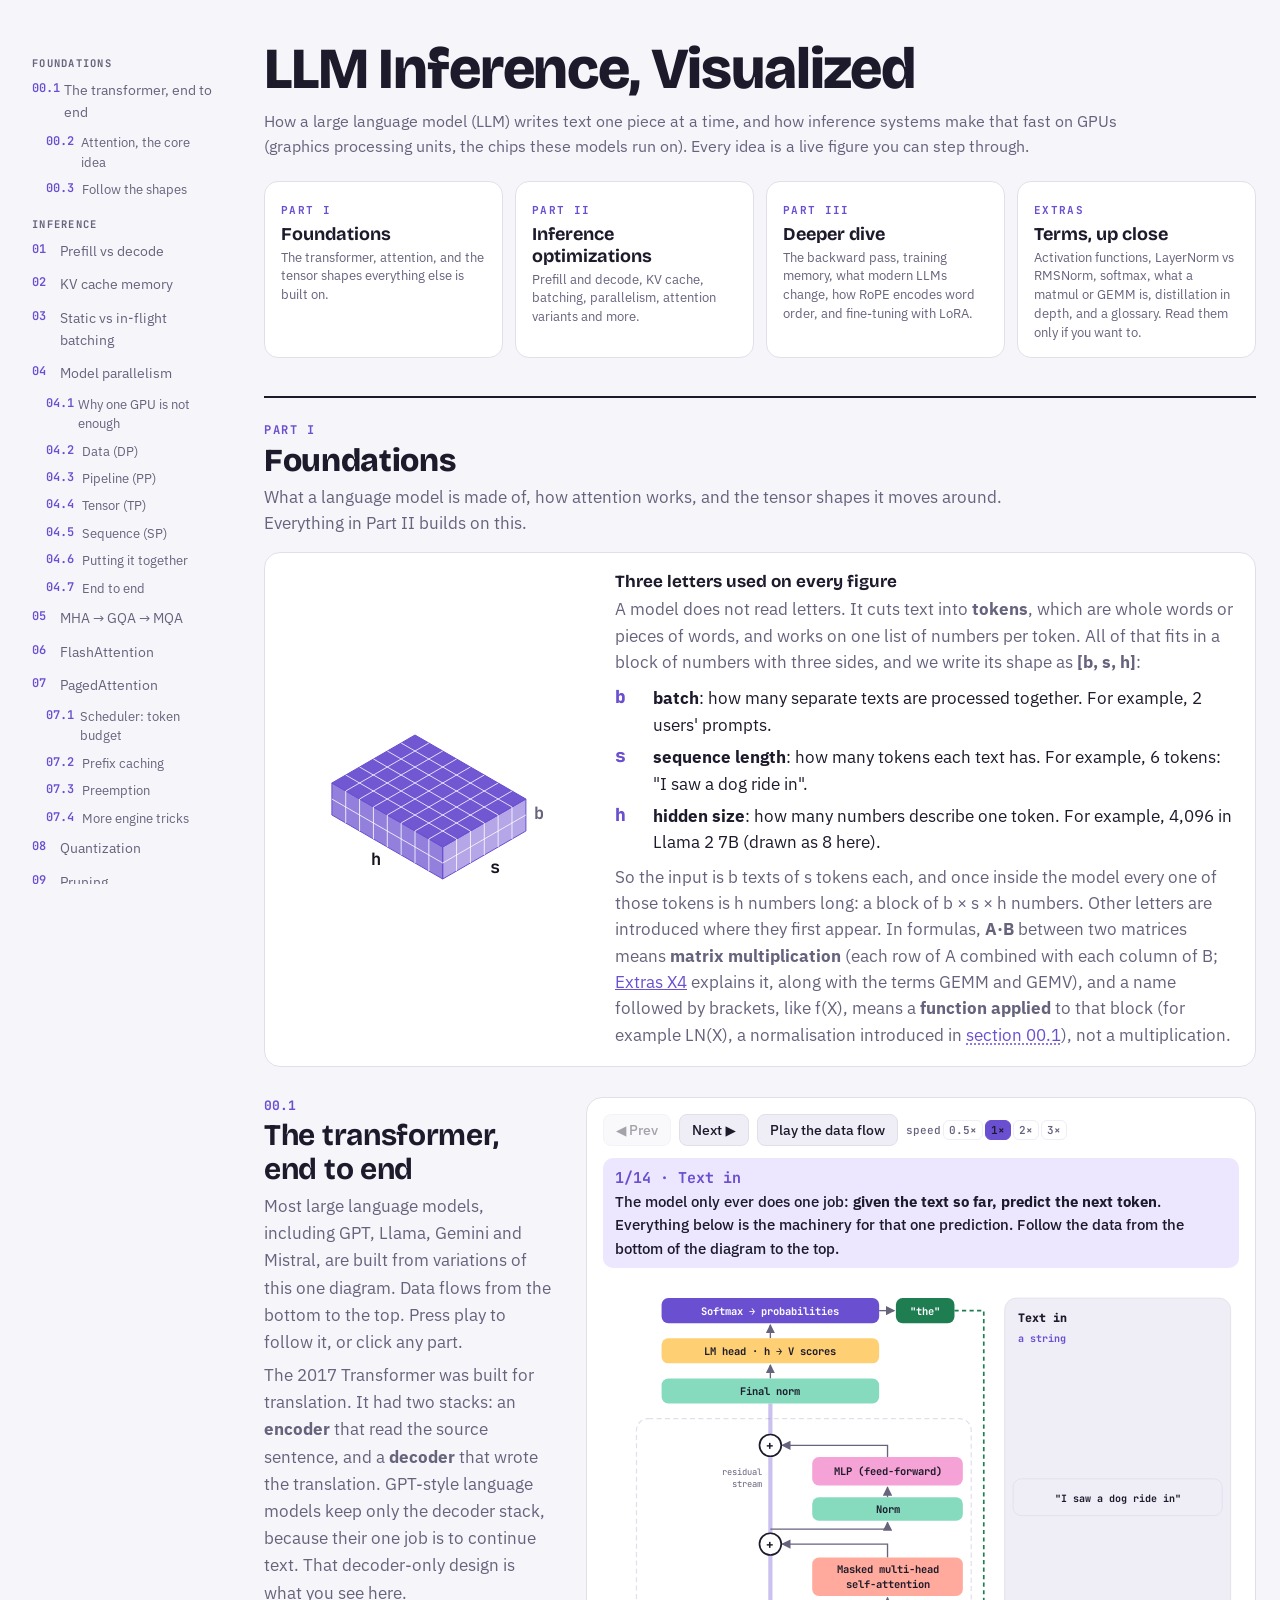
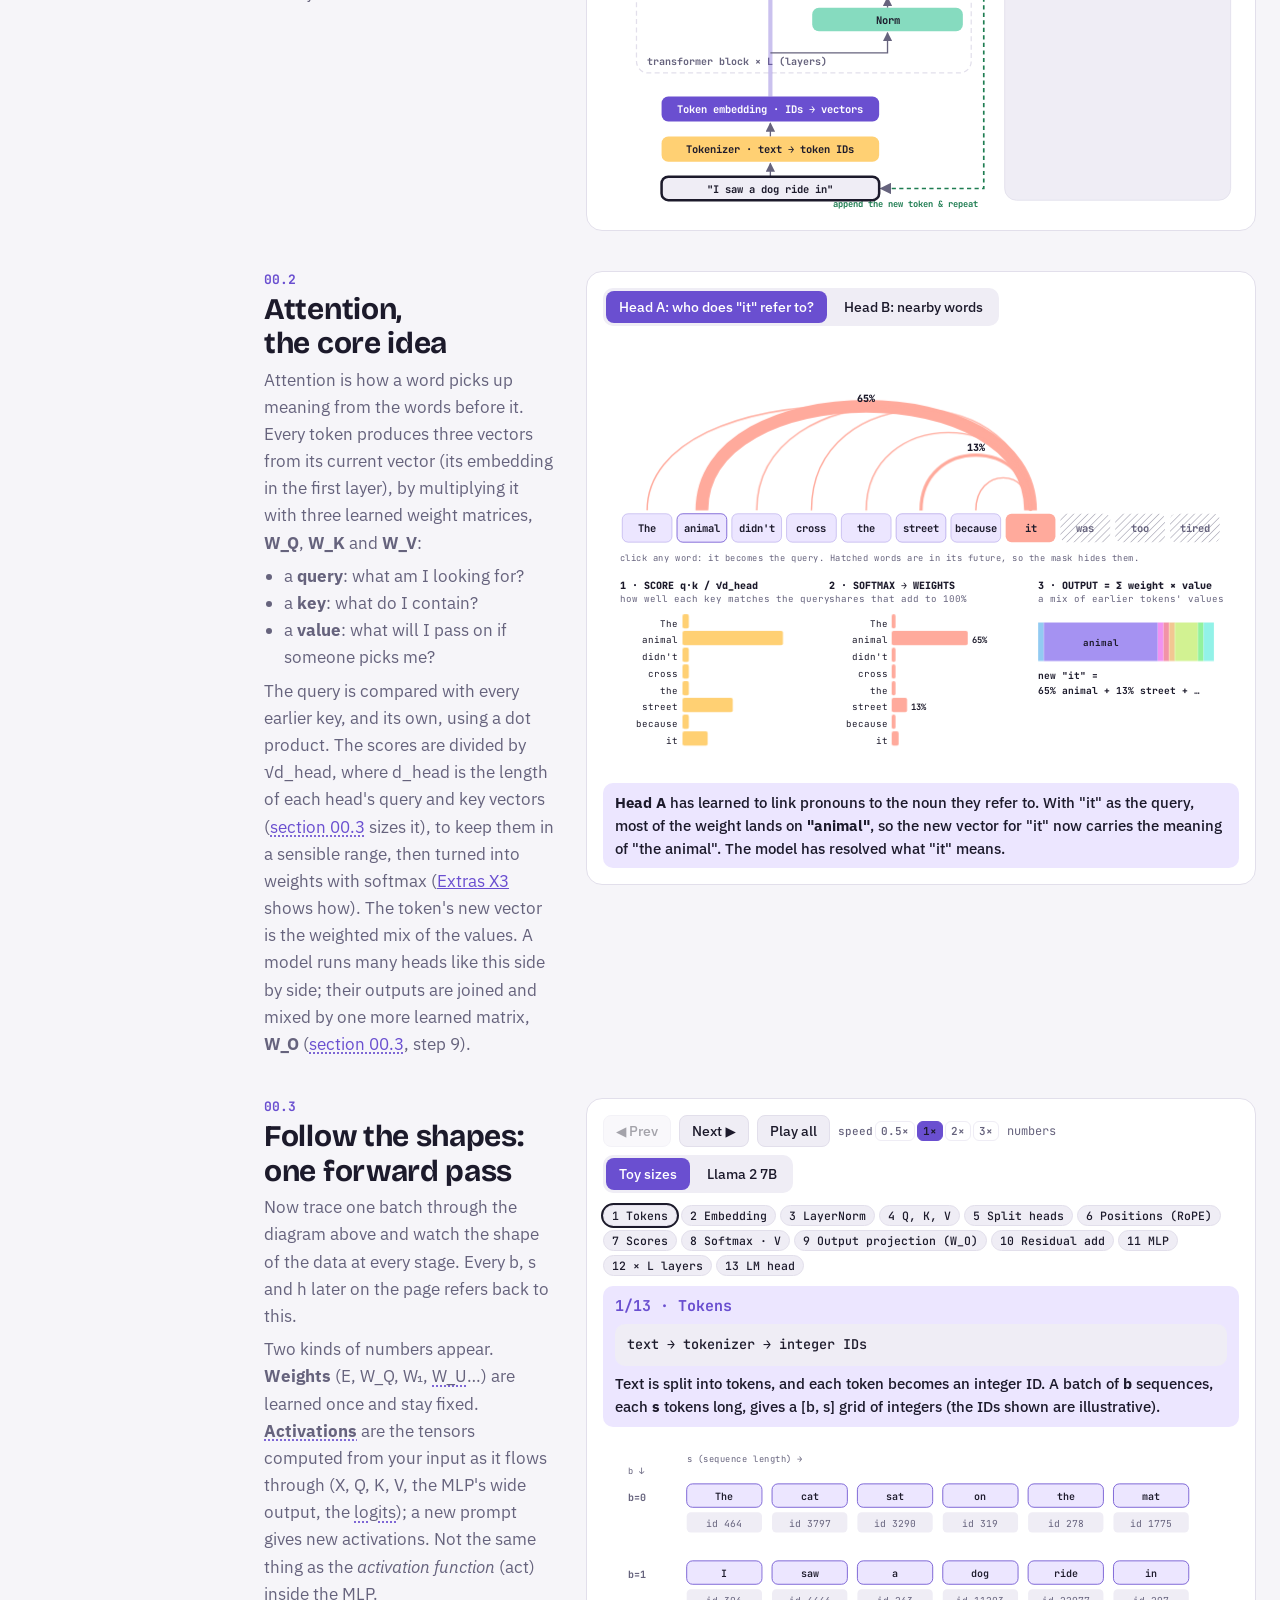
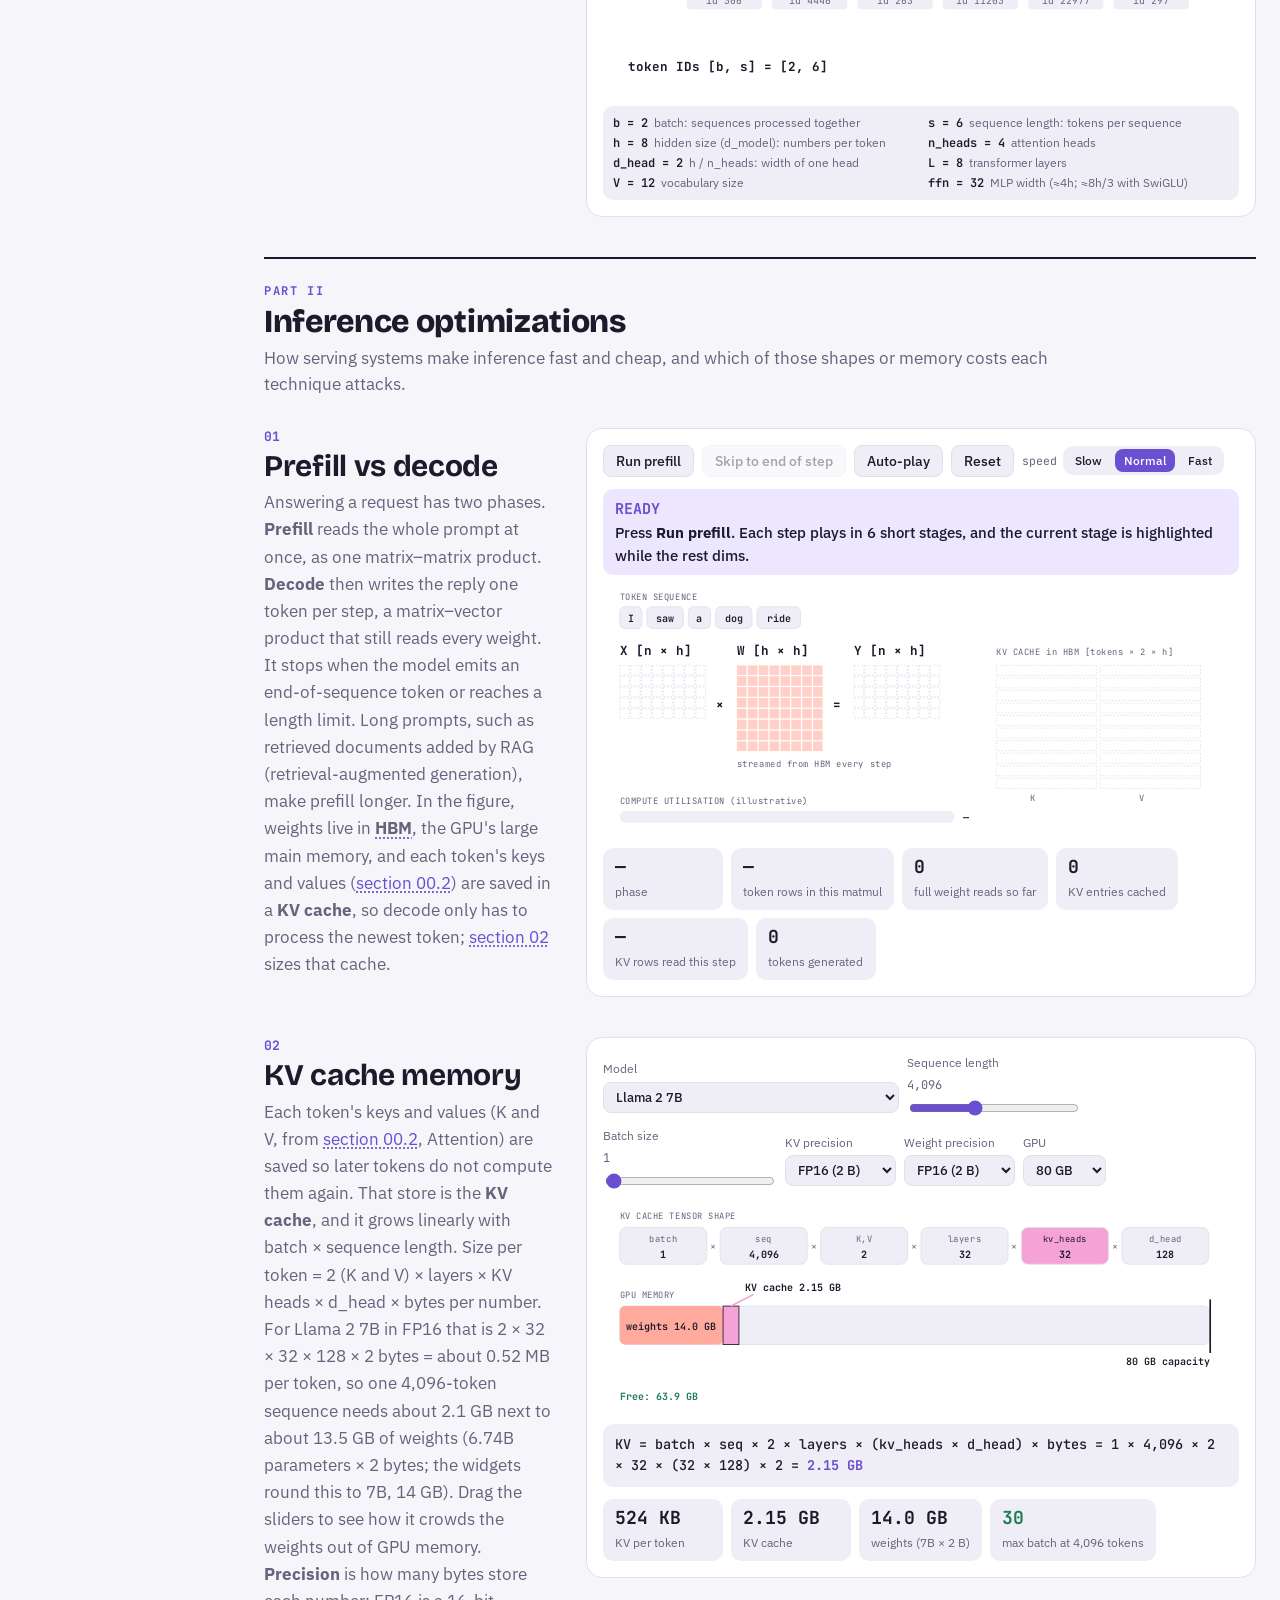
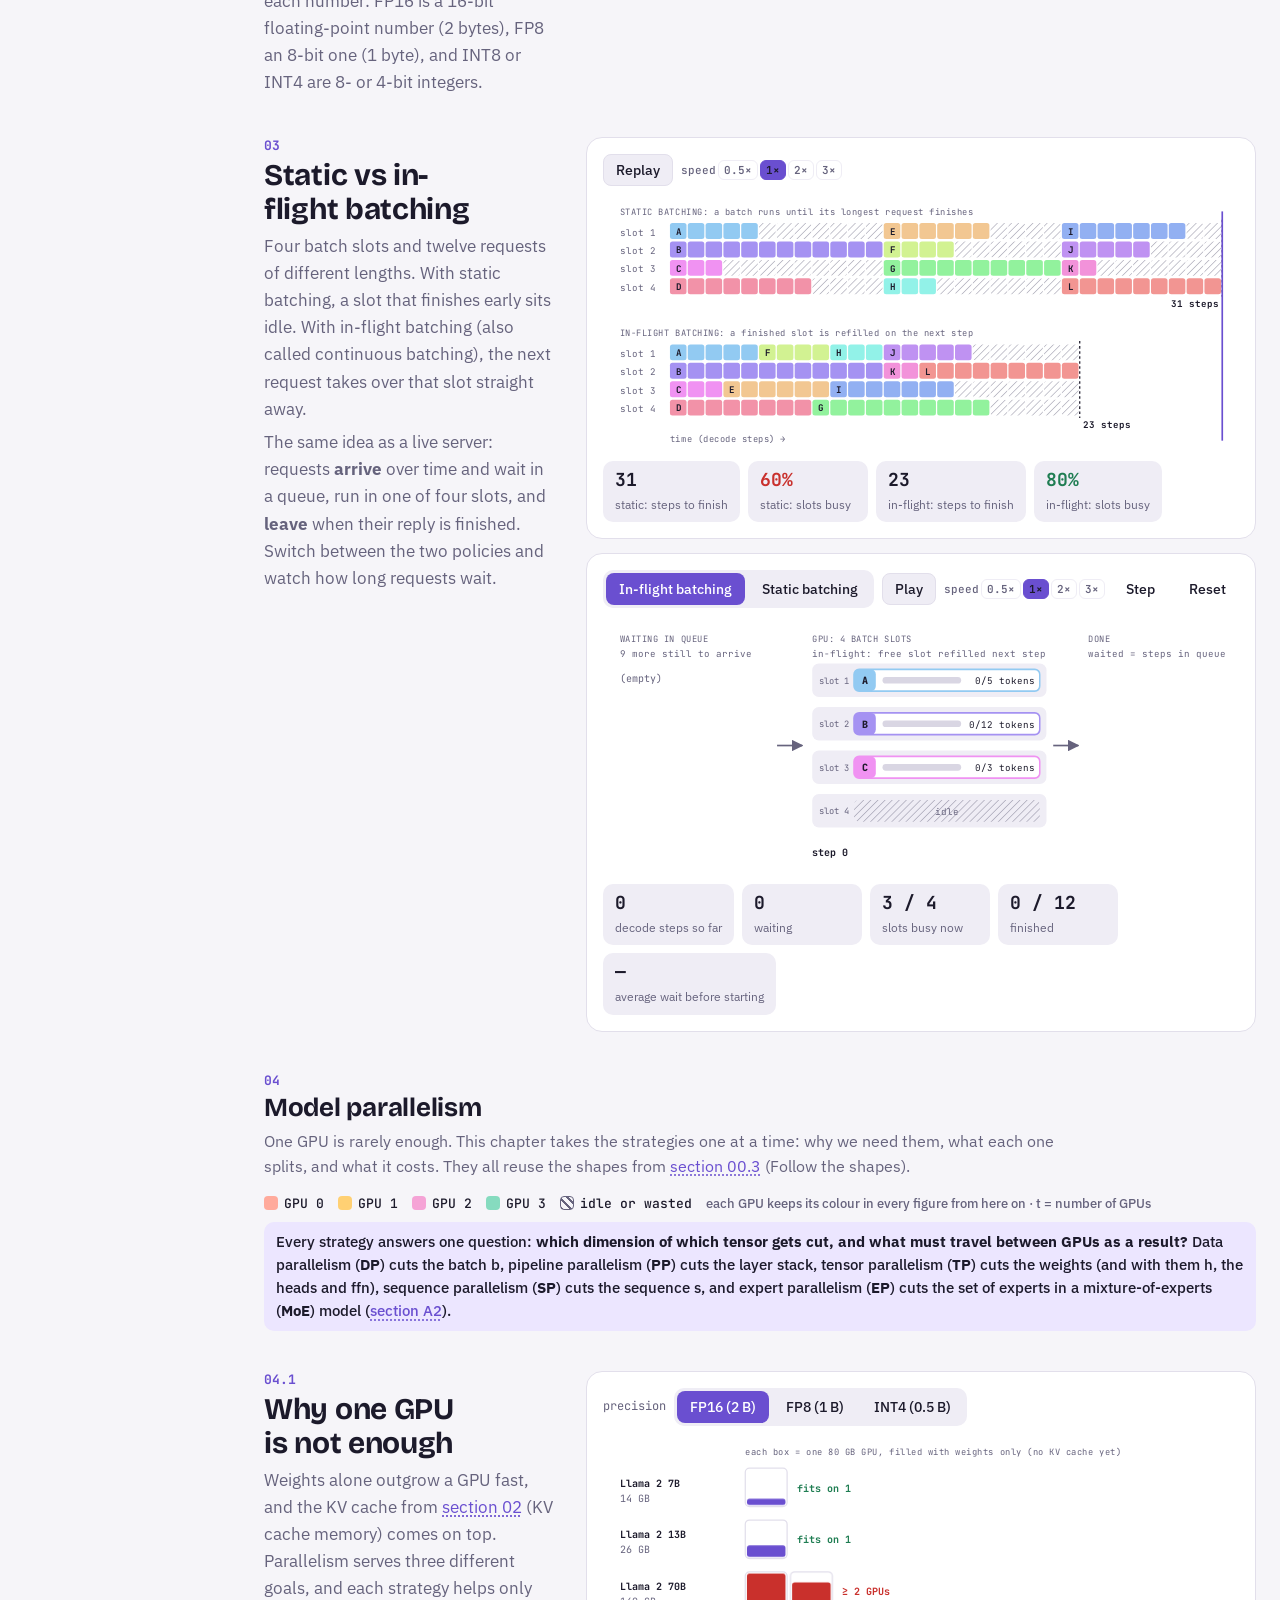
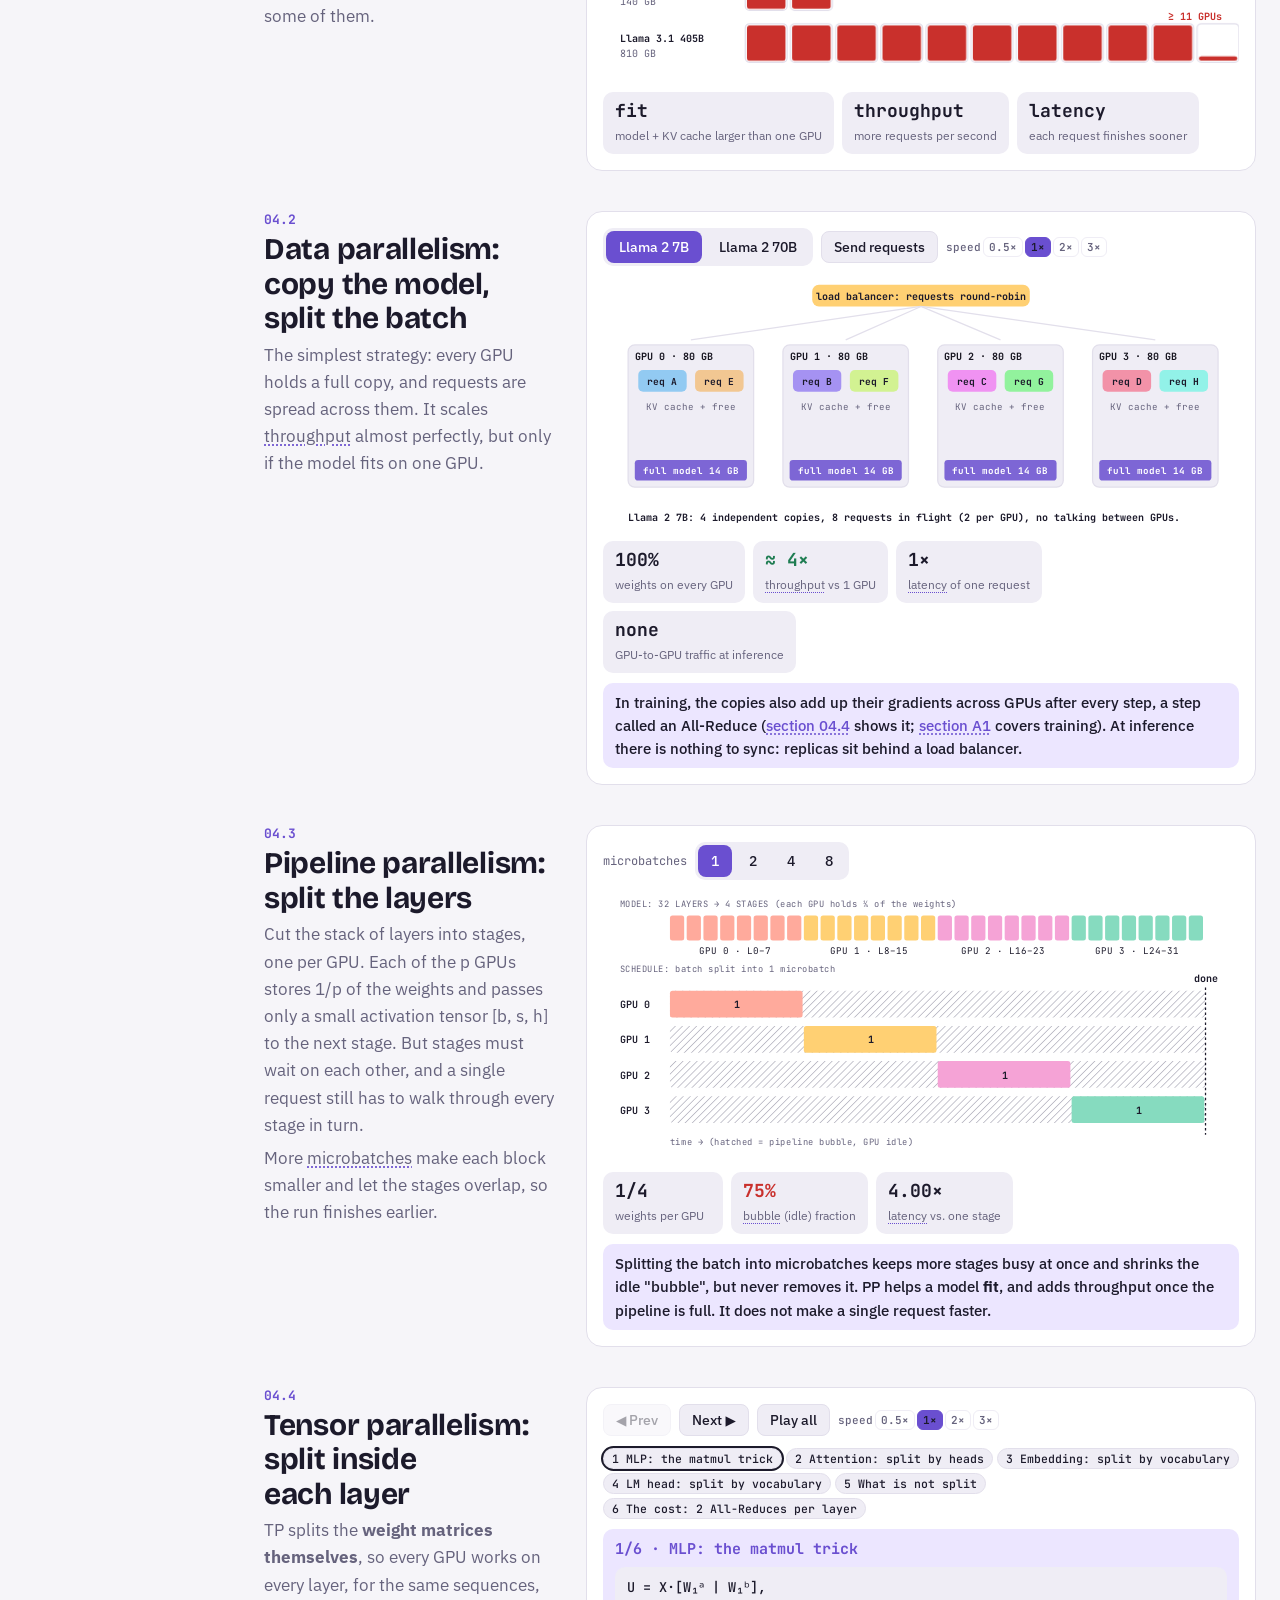
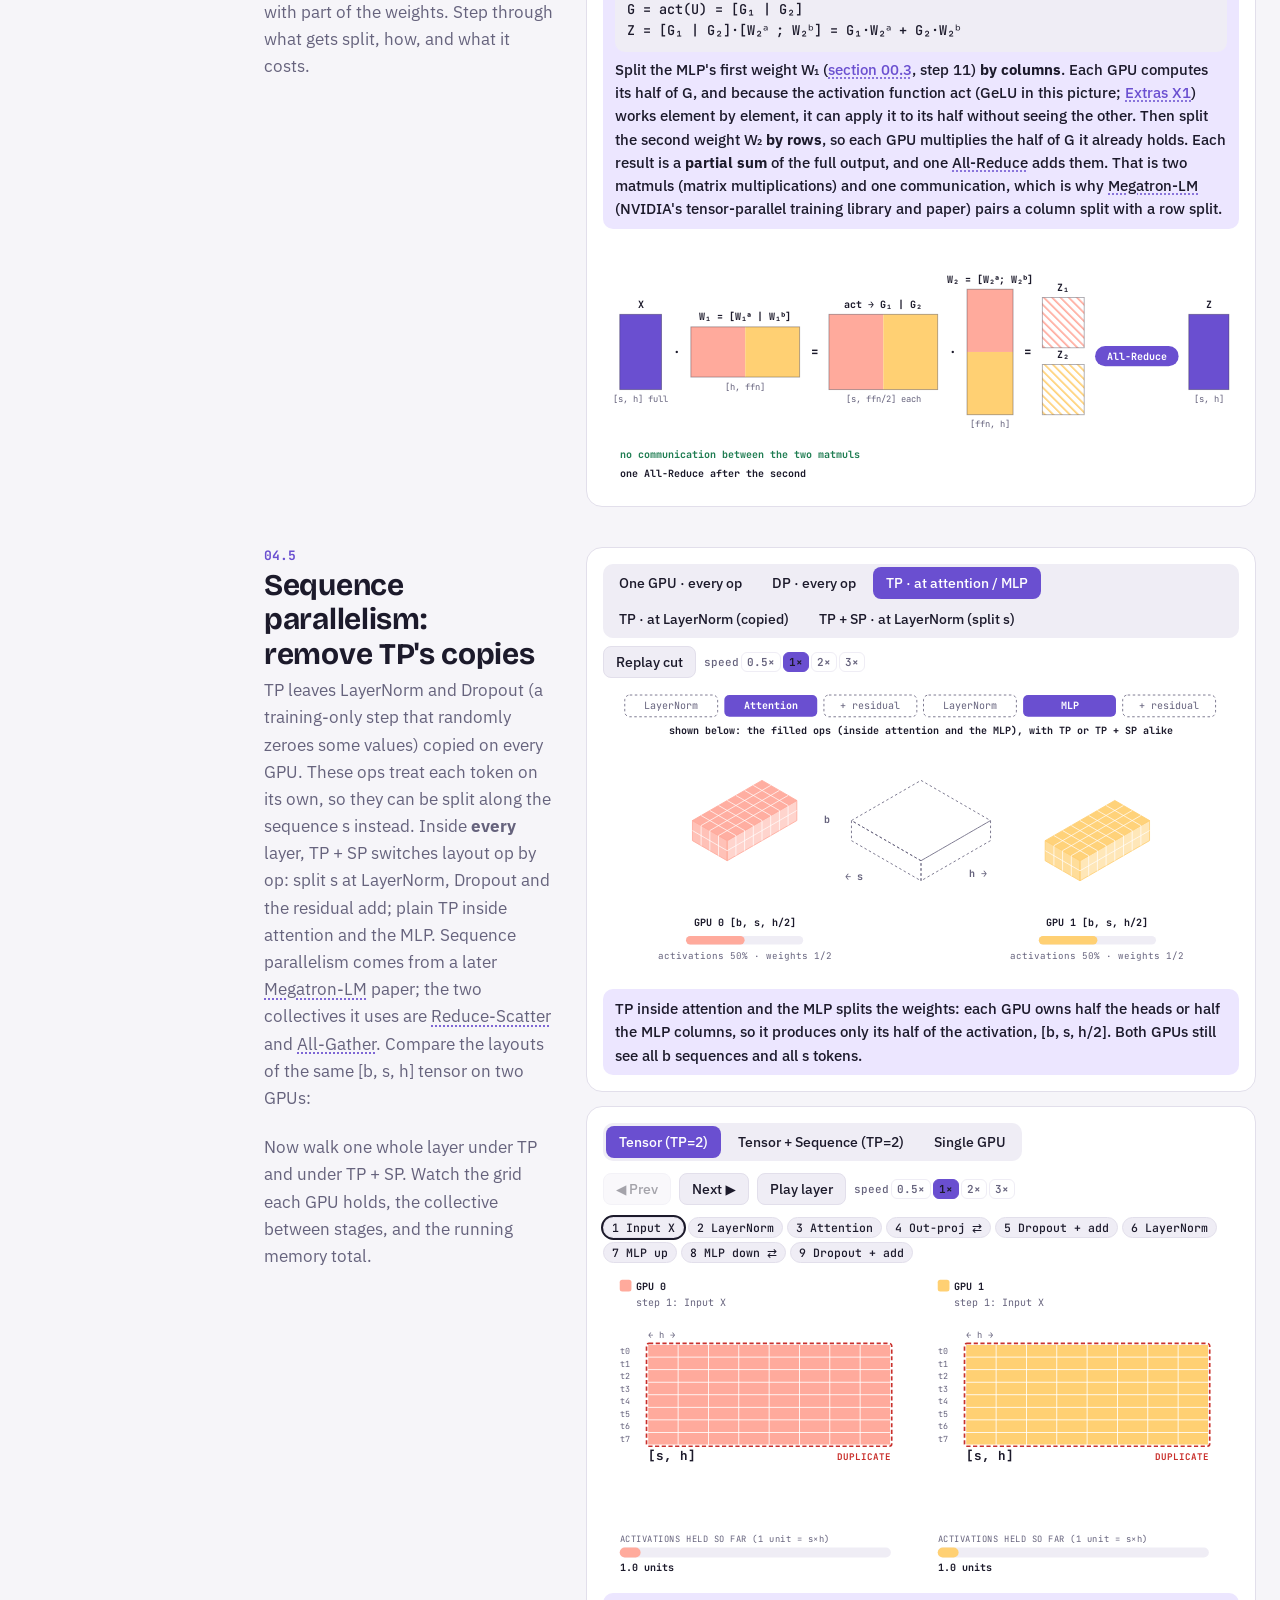
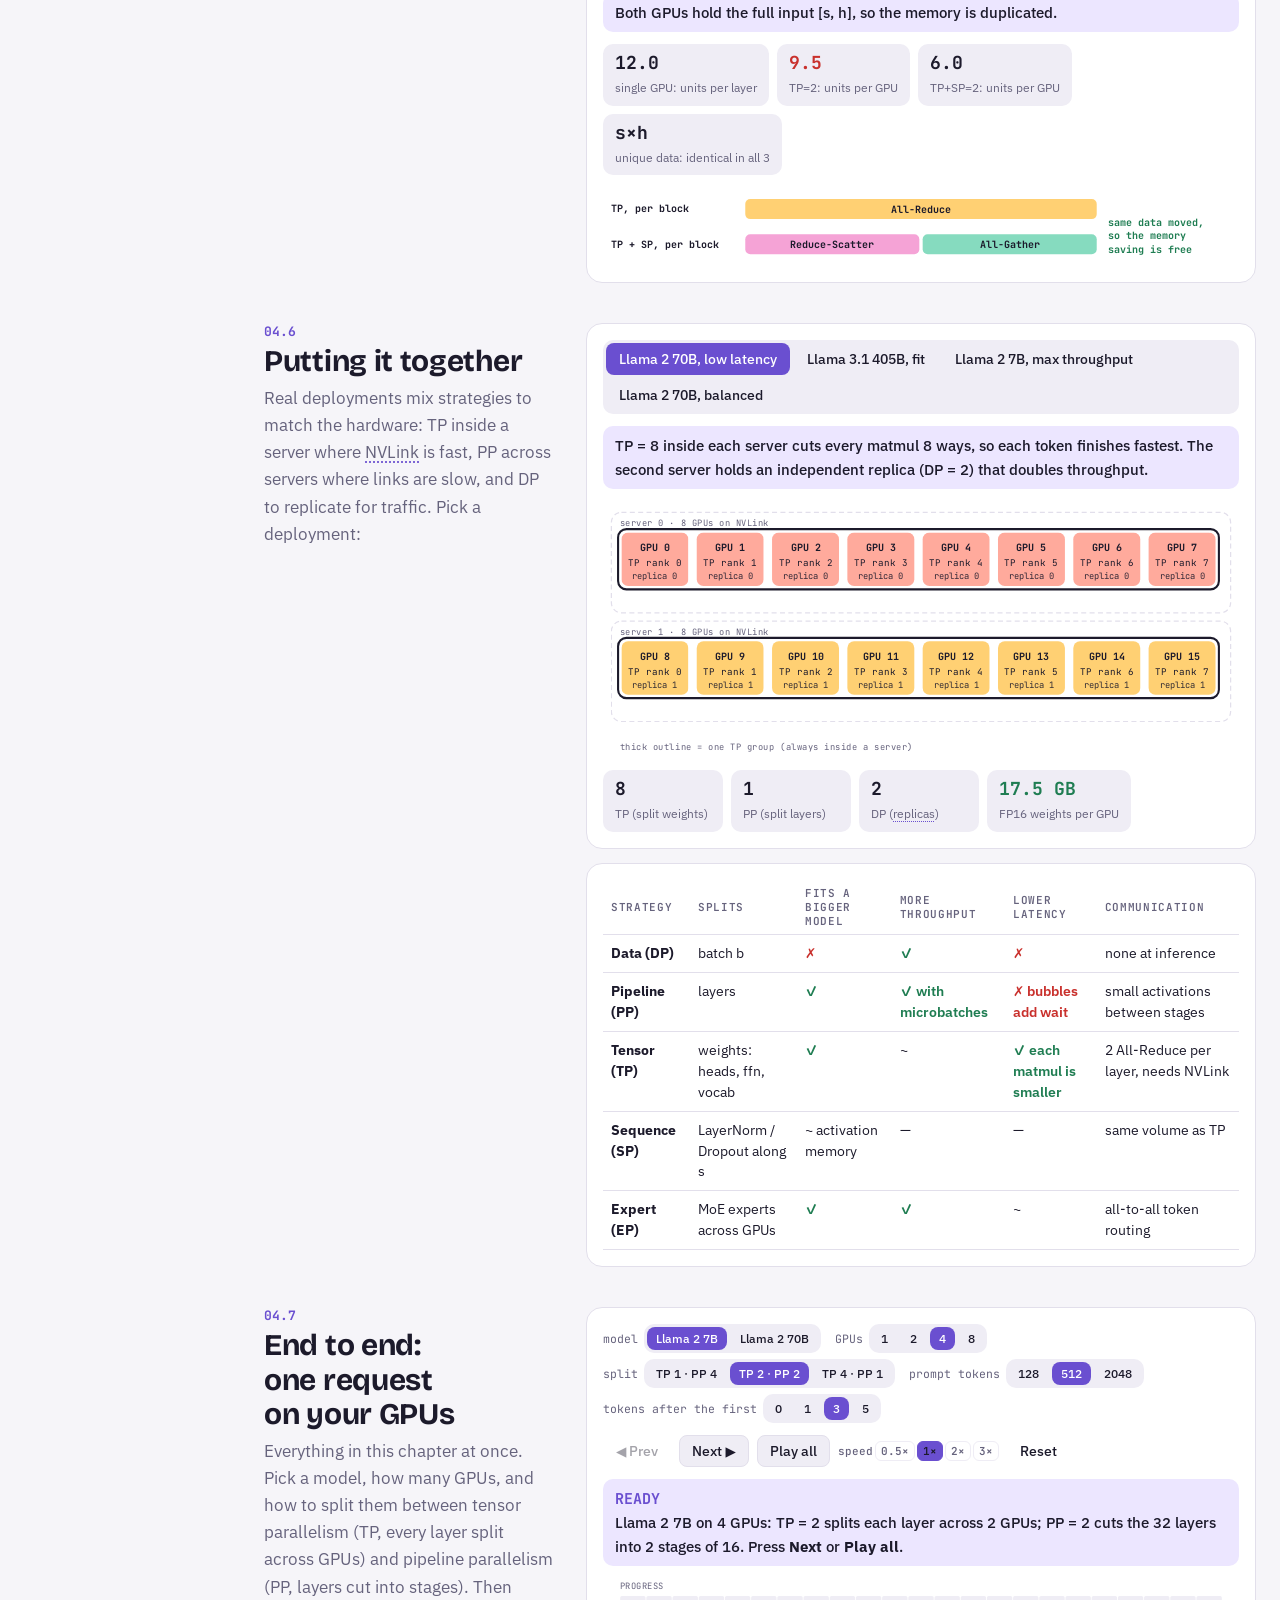
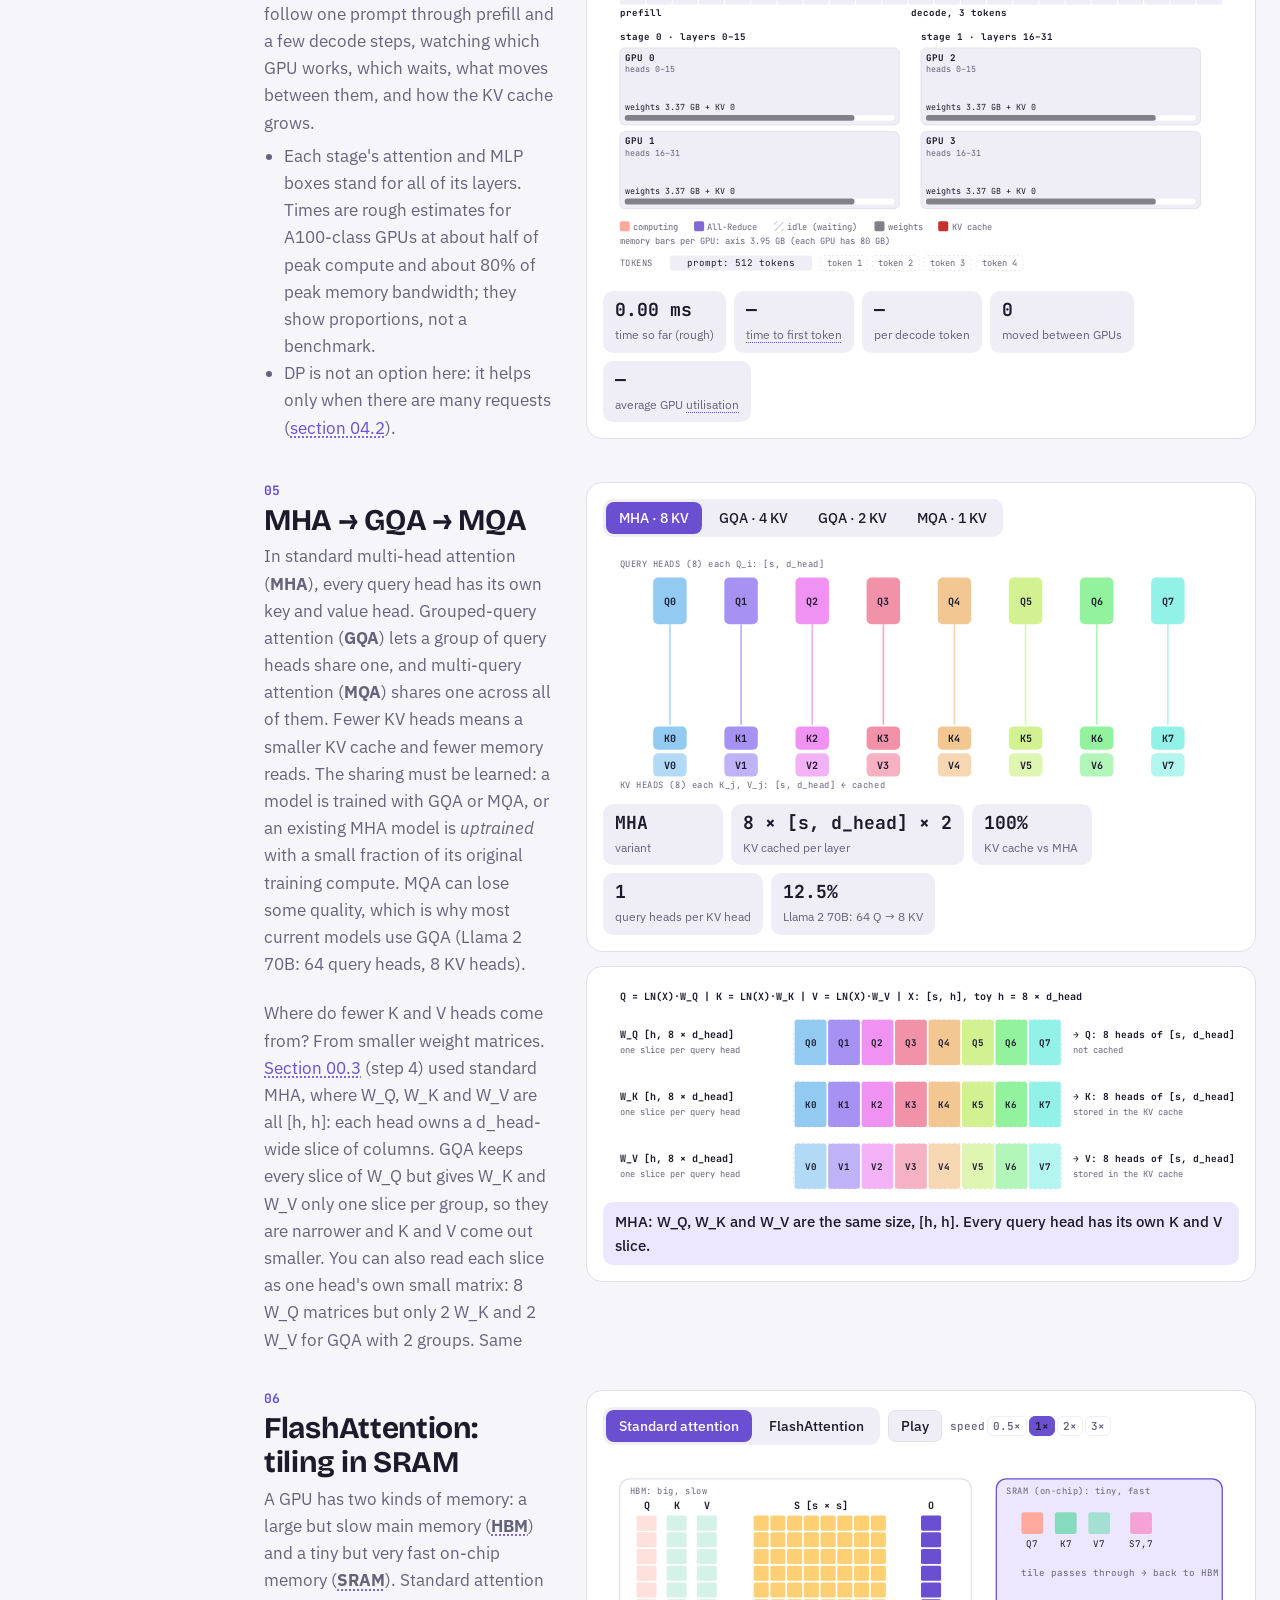
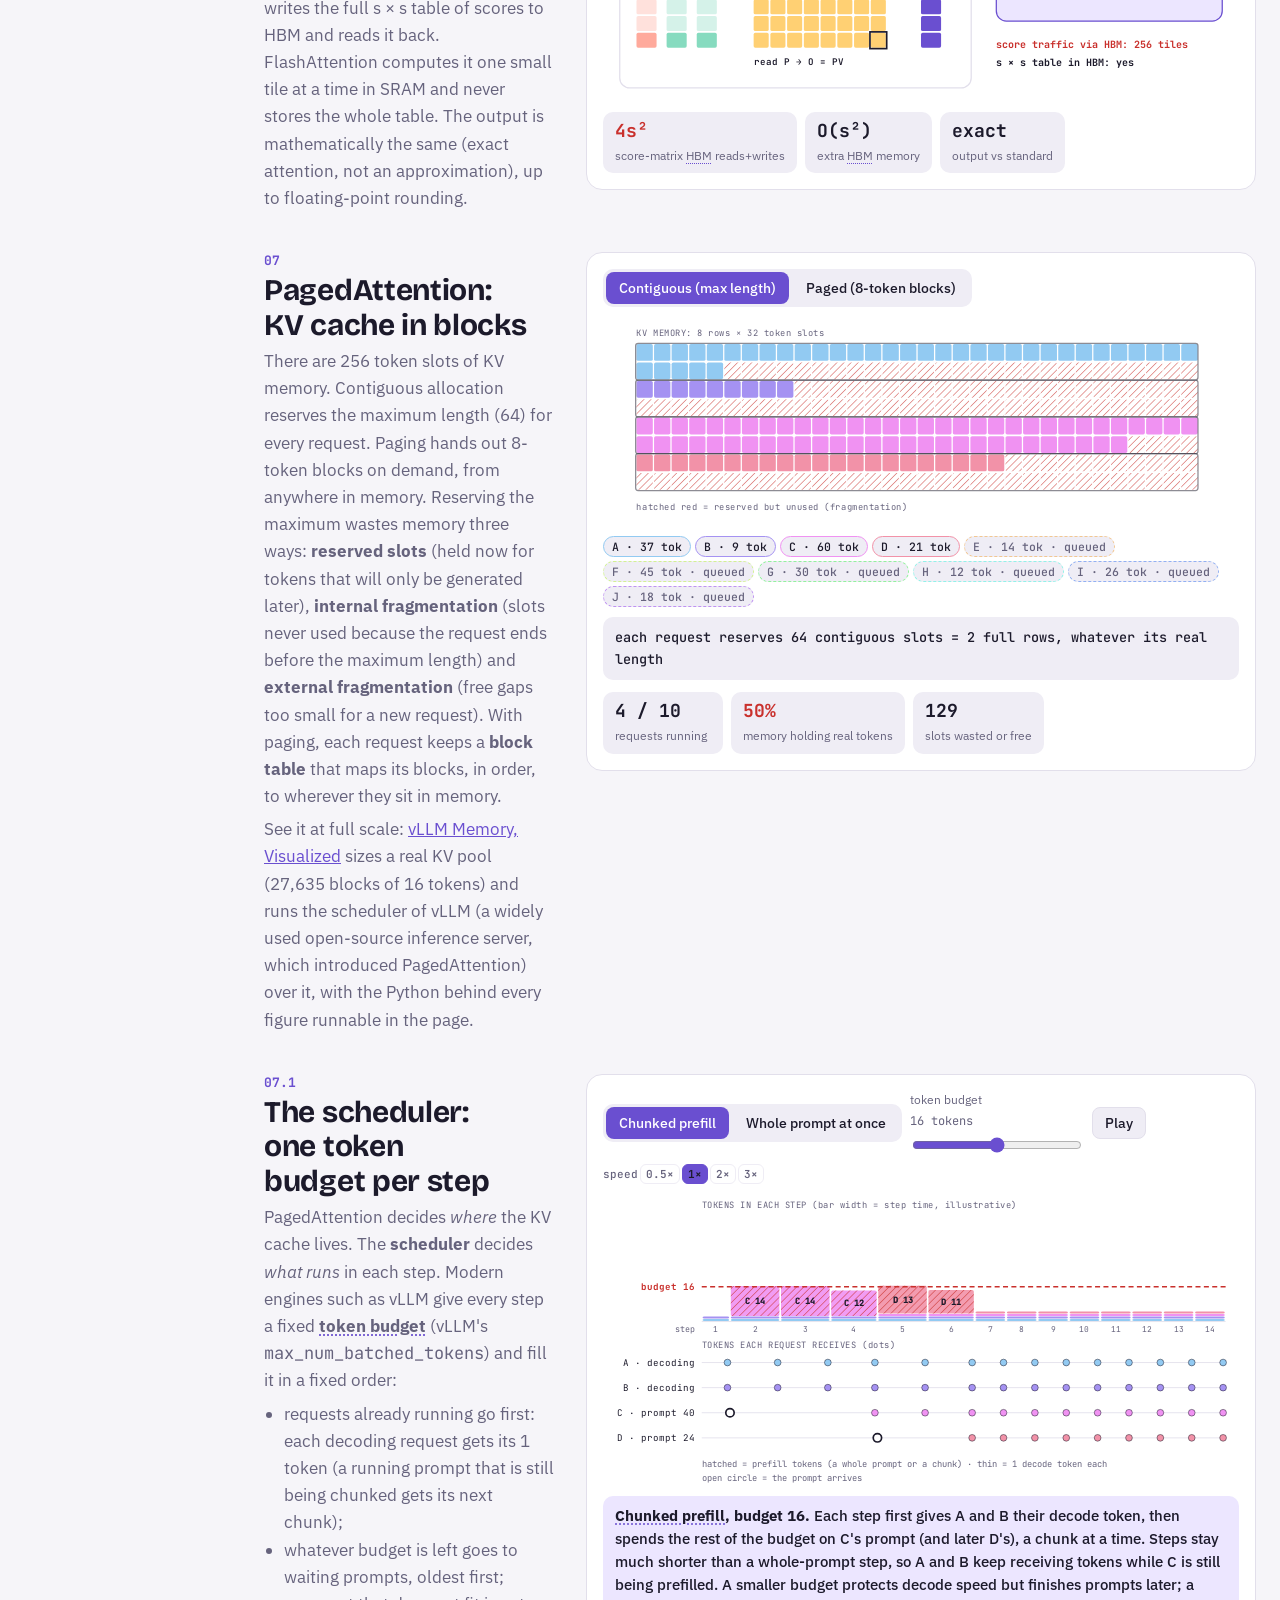
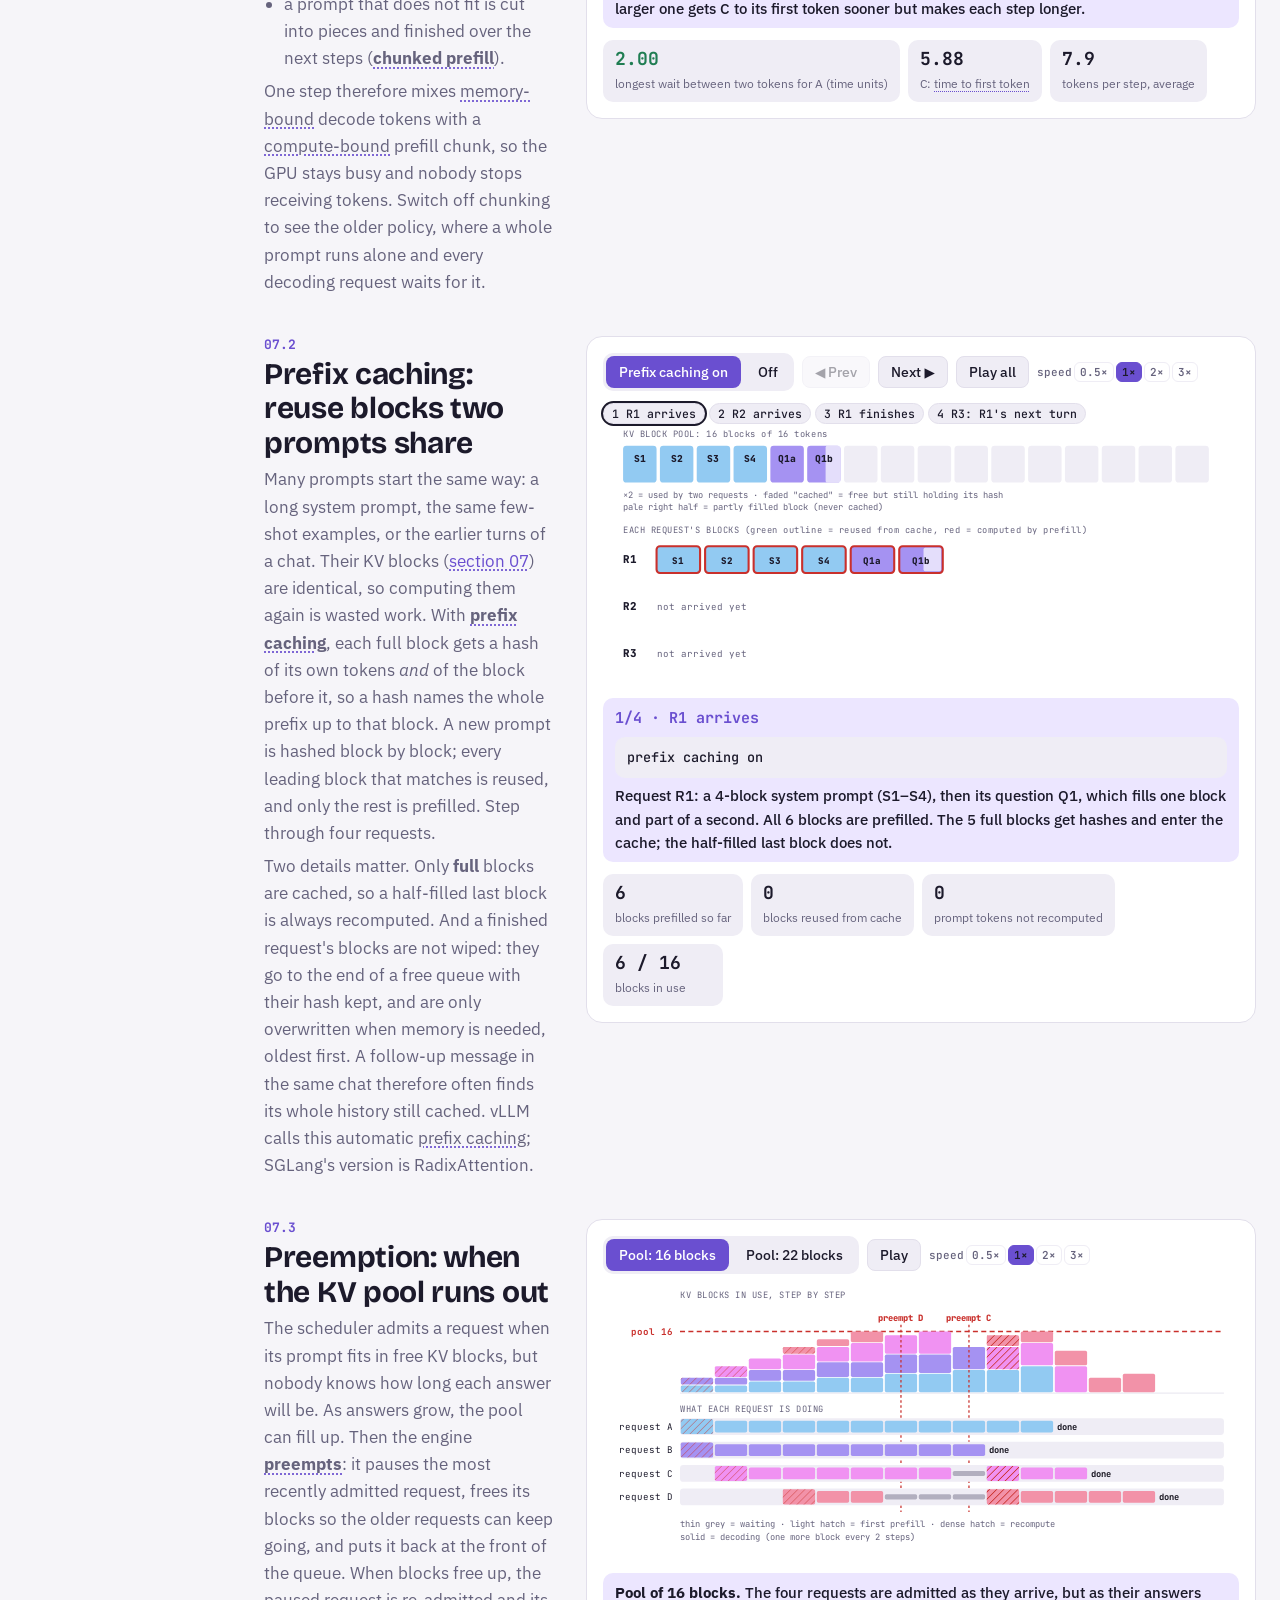
==== commit ae0a9ce7: "llm-inference: scheduler chapter audit fixes Co-Authored-By: Claude Opus 5.5 <noreply@anthropic.com>" ====
--- a/llm-inference-visualized/index.html
+++ b/llm-inference-visualized/index.html
@@ -536,7 +536,7 @@
   <div class="sh"><span class="n">07.1</span><h2>The scheduler: one token budget per step</h2></div>
   <p class="cap">PagedAttention decides <i>where</i> the KV cache lives. The <b>scheduler</b> decides <i>what runs</i> in each step. Modern engines such as vLLM give every step a fixed <b>token budget</b> (vLLM's <span class="mono">max_num_batched_tokens</span>) and fill it in a fixed order:</p>
   <ul class="cap">
-    <li>every running request that is decoding gets its 1 token first;</li>
+    <li>requests already running go first: each decoding request gets its 1 token (a running prompt that is still being chunked gets its next chunk);</li>
     <li>whatever budget is left goes to waiting prompts, oldest first;</li>
     <li>a prompt that does not fit is cut into pieces and finished over the next steps (<b>chunked prefill</b>).</li>
   </ul>
@@ -564,7 +564,7 @@
 
 <section id="preempt">
   <div class="sh"><span class="n">07.3</span><h2>Preemption: when the KV pool runs out</h2></div>
-  <p class="cap">The scheduler admits a request when its prompt fits in free KV blocks, but nobody knows how long each answer will be. As answers grow, the pool can fill up. Then the engine <b>preempts</b>: it pauses the most recently admitted request, frees its blocks so the older requests can keep going, and puts it back at the front of the queue. When blocks free up, the paused request is re-admitted and its KV cache is rebuilt by running prefill again over its prompt <i>and</i> the tokens it had already generated (<b>recompute</b>). The older alternative, <b>swap</b>, copies the blocks to CPU memory and back; vLLM V1 recomputes by default because that is cheaper there.</p>
+  <p class="cap">The scheduler admits a request when its prompt fits in free KV blocks, but nobody knows how long each answer will be. As answers grow, the pool can fill up. Then the engine <b>preempts</b>: it pauses the most recently admitted request, frees its blocks so the older requests can keep going, and puts it back at the front of the queue. When blocks free up, the paused request is re-admitted and its KV cache is rebuilt by running prefill again over its prompt <i>and</i> the tokens it had already generated (<b>recomputing</b>). The older alternative, <b>swap</b>, copies the blocks to CPU memory and back; vLLM V1 recomputes by default because that is cheaper there. With prefix caching on (also the V1 default), the paused request's full blocks keep their hashes in the free queue, so any that were not overwritten are found again and the real recompute is often smaller than shown here.</p>
   <div class="fig">
     <div class="controls"><div class="seg" id="pe-seg"></div><button class="btn solid" id="pe-play" type="button">Play</button><span class="spd" aria-label="Animation speed">speed</span></div>
     <div class="svgbox"><svg id="pe-svg" viewBox="0 0 760 330" role="img" aria-label="KV pool usage over time with preemption and recompute"></svg></div>
@@ -578,7 +578,7 @@
   <div class="sh"><span class="n">07.4</span><h2>More engine tricks</h2></div>
   <p class="cap">Six more techniques that high-throughput engines (vLLM, SGLang, TensorRT-LLM) combine with the scheduler above. Each removes a different bottleneck: CPU overhead, memory, wasted prefill or idle hardware. Click a tile.</p>
   <div class="fig">
-    <div class="svgbox"><svg id="tk-svg" viewBox="0 0 760 420" role="img" aria-label="Gallery of six inference engine techniques"></svg></div>
+    <div class="svgbox"><svg id="tk-svg" viewBox="0 0 760 340" role="img" aria-label="Gallery of six inference engine techniques"></svg></div>
     <div class="note" id="tk-note"></div>
   </div>
 </section>
@@ -1582,13 +1582,13 @@
       const dur=1+used/16;seg.forEach(g=>{if(g.k==='d'||g.r.done>=g.r.p)g.r.tok.push(time+dur);});
       steps.push({s,t0:time,dur,seg,used});time+=dur;}
     return {steps,st,B,total:time};}
-  function render(){clear(svg);const {steps,st,B,total}=sim();$('#sc-bv').textContent=B+' tokens';
+  function render(){clear(svg);const {steps,st,B,total}=sim();$('#sc-bv').textContent=mode==='chunk'?B+' tokens':'not used';$('#sc-b').disabled=mode!=='chunk';
     const X0=118,W=626,sc=W/total,H0=150,hs=2.6;
     T(svg,X0,14,'TOKENS IN EACH STEP  (bar width = step time, illustrative)',{class:'lbl'});
     S('line',{x1:X0,x2:X0+W,y1:H0,y2:H0,style:'stroke:var(--line)'},svg);
     steps.forEach((p,i)=>{if(i>=t)return;const x=X0+p.t0*sc+1,w=p.dur*sc-2;let y=H0;
       p.seg.forEach(g=>{const h=Math.max(g.n*hs,3);y-=h;R(svg,x,y,w,h-0.5,`fill:${PAL(RQ.indexOf(RQ.find(q=>q.n===g.r.n)))};${g.k==='p'?'opacity:.9':''}`,{rx:2});
-        if(g.k==='p'){R(svg,x,y,w,h-0.5,'fill:url(#hatchBad);opacity:.25',{rx:2});if(h>13&&w>26)T(svg,x+w/2,y+h/2+4,g.r.n+' '+g.n,{'text-anchor':'middle',style:'font-size:10.5px;font-weight:800;fill:var(--on-fill)'});}});
+        if(g.k==='p'){R(svg,x,y,w,h-0.5,'fill:url(#hatchBad);opacity:.6',{rx:2});if(h>=12&&w>22)T(svg,x+w/2,y+h/2+3.5,g.r.n+' '+g.n,{'text-anchor':'middle',style:`font-size:${h>15?10.5:9}px;font-weight:800;fill:var(--on-fill)`});}});
       T(svg,x+w/2,H0+13,String(i+1),{'text-anchor':'middle',style:'font-size:9.5px;fill:var(--muted)'});});
     T(svg,X0-8,H0+13,'step',{'text-anchor':'end',style:'font-size:10px;fill:var(--muted)'});
     if(mode==='chunk'){const by=H0-B*hs;S('line',{x1:X0,x2:X0+W,y1:by,y2:by,style:'stroke:var(--bad);stroke-width:2;stroke-dasharray:6 4'},svg);T(svg,X0-8,by+4,'budget '+B,{'text-anchor':'end',style:'font-size:11px;font-weight:700;fill:var(--bad)'});}
@@ -1603,8 +1603,8 @@
     const gapA=(()=>{const a=st[0].tok;let g=0;for(let i=1;i<a.length;i++)g=Math.max(g,a[i]-a[i-1]);return g;})();
     const ttft=r=>r.tok.length?(r.tok[0]-steps[r.arr].t0):null,util=steps.reduce((a,p)=>a+p.used,0)/steps.length;
     T(svg,X0,ty+134,'hatched = prefill tokens (a whole prompt or a chunk) · thin = 1 decode token each',{style:'font-size:10.5px;fill:var(--muted)'});T(svg,X0,ty+150,'open circle = the prompt arrives',{style:'font-size:10.5px;fill:var(--muted)'});
-    $('#sc-note').innerHTML=glink(mode==='chunk'?`<b>Chunked prefill, budget ${B}.</b> Each step first gives A and B their decode token, then spends the rest of the budget on C's prompt (and later D's), a chunk at a time. Steps stay short and even, so A and B keep receiving tokens while C is still being prefilled. A smaller budget protects decode speed but finishes prompts later; a larger one gets C to its first token sooner but makes each step longer.`:
-      `<b>Whole prompts, no chunking.</b> When C arrives, its 40-token prompt runs as one long step on its own, and A and B get nothing until it is done; the same happens when D arrives. This is how engines worked before chunked prefill, and why one long prompt could freeze every other user's stream.`);
+    $('#sc-note').innerHTML=glink(mode==='chunk'?`<b>Chunked prefill, budget ${B}.</b> Each step first gives A and B their decode token, then spends the rest of the budget on C's prompt (and later D's), a chunk at a time. Steps stay much shorter than a whole-prompt step, so A and B keep receiving tokens while C is still being prefilled. A smaller budget protects decode speed but finishes prompts later; a larger one gets C to its first token sooner but makes each step longer.`:
+      `<b>Whole prompts, no chunking.</b> When C arrives, its 40-token prompt runs as one long step on its own, and A and B get nothing until it is done; the same happens when D arrives. C itself gets its first token sooner, but this is how engines worked before chunked prefill, and why one long prompt could freeze every other user's stream.`);
     stats($('#sc-stats'),[{v:fmt(gapA,2),l:'longest wait between two tokens for A (time units)',c:mode==='chunk'?'good':'bad'},{v:ttft(st[2])==null?'—':fmt(ttft(st[2]),2),l:'C: time to first token'},{v:fmt(util,1),l:'tokens per step, average'}]);}
   function stop(){clearInterval(timer);timer=null;$('#sc-play').textContent='Play';}
   seg($('#sc-seg'),[{l:'Chunked prefill',v:'chunk'},{l:'Whole prompt at once',v:'whole'}],mode,v=>{mode=v;stop();t=999;render();});
@@ -1631,28 +1631,29 @@
   const ST=[{n:'R1 arrives',c:'Request R1: a 4-block system prompt (S1–S4), then its question Q1, which fills one block and part of a second. All 6 blocks are prefilled. The 5 full blocks get hashes and enter the cache; the half-filled last block does not.'},
     {n:'R2 arrives',c:'Request R2 has the same system prompt and a different question. With caching, its first 4 hashes match: S1–S4 are reused (their reference count goes to 2) and only its last block is prefilled. Without caching, all 5 blocks are computed again into new memory.'},
     {n:'R1 finishes',c:'R1 is done. Blocks still used by R2 stay put with a count of 1. R1\'s own cached block Q1a has a count of 0: it moves to the free queue but keeps its hash, so it can still be found. The half-filled block is simply freed.'},
-    {n:'R3: R1\'s next turn',c:'The user replies in R1\'s chat. The new prompt is the whole conversation so far plus the new message. With caching, S1–S4 and Q1a all hit, Q1a is pulled back out of the free queue, and only the 3 new blocks are prefilled.'}];
+    {n:'R3: R1\'s next turn',c:'The user replies in R1\'s chat. The new prompt is the whole conversation so far plus the new message. With caching, S1–S4 and Q1a all hit and Q1a is pulled back out of the free queue. Prefilled: Q1b (R1\'s half-filled block, now full but never cached), A1 and Q3.'}];
   function draw(k){const {slots,free,rec,comp,hit}=run(k);const X0=24,cw=44,ch=44;
     T(svg,X0,16,'KV BLOCK POOL: 16 blocks of 16 tokens',{class:'lbl'});
     for(let s=0;s<N;s++){const x=X0+s*cw,y=26,b=slots[s];
       if(!b){R(svg,x,y,cw-4,ch,'fill:var(--surface-2)',{rx:4});continue;}
       const live=b.refs>0;R(svg,x,y,cw-4,ch,`fill:${PAL(b.grp)};opacity:${live?1:.4}`,{rx:4});
       if(!live)R(svg,x,y,cw-4,ch,'fill:none;stroke:var(--ink);stroke-dasharray:3 3;stroke-width:1.2',{rx:4});
-      if(!b.full)R(svg,x+(cw-4)*.55,y,(cw-4)*.45,ch,'fill:var(--surface);opacity:.8',{rx:2});
+      if(!b.full)R(svg,x+(cw-4)*.55,y,(cw-4)*.45,ch,'fill:#ffffff;opacity:.7',{rx:2});
       T(svg,x+(cw-4)/2,y+20,b.l,{'text-anchor':'middle',style:'font-size:11.5px;font-weight:800;fill:var(--on-fill)'});
       T(svg,x+(cw-4)/2,y+36,live?(b.refs>1?'×'+b.refs:''):'cached',{'text-anchor':'middle',style:`font-size:${live?11:9.5}px;font-weight:700;fill:var(--on-fill)`});}
-    T(svg,X0,88,'×2 = used by two requests · faded "cached" = free but still holding its hash',{style:'font-size:10.5px;fill:var(--muted)'});T(svg,X0,103,'half-white = partly filled block (never cached)',{style:'font-size:10.5px;fill:var(--muted)'});
-    T(svg,X0,130,'EACH REQUEST\'S BLOCKS   (green outline = reused from cache, red = prefilled now)',{class:'lbl'});
+    T(svg,X0,88,'×2 = used by two requests · faded "cached" = free but still holding its hash',{style:'font-size:10.5px;fill:var(--muted)'});T(svg,X0,103,'pale right half = partly filled block (never cached)',{style:'font-size:10.5px;fill:var(--muted)'});
+    T(svg,X0,130,'EACH REQUEST\'S BLOCKS   (green outline = reused from cache, red = computed by prefill)',{class:'lbl'});
     ['R1','R2','R3'].forEach((r,i)=>{const y=140+i*56;const on=rec[r];T(svg,X0,y+26,r,{style:'font-weight:800;font-size:13px'});
       if(!on){T(svg,X0+40,y+26,'not arrived yet',{style:'font-size:11px;fill:var(--muted)'});return;}
       const gone=EV.slice(0,k+1).some(e=>e[0]===r&&e[1]==='out');
       on.forEach((b,j)=>{const x=X0+40+j*58;R(svg,x,y+6,52,32,`fill:${PAL(grp(b.l))};opacity:${gone?.35:1}`,{rx:4});
         R(svg,x,y+6,52,32,`fill:none;stroke:${b.h?'var(--ok)':'var(--bad)'};stroke-width:2.5`,{rx:4});
-        if(!b.full)R(svg,x+29,y+8,21,28,'fill:var(--surface);opacity:.8',{rx:2});
+        if(!b.full)R(svg,x+29,y+8,21,28,'fill:#ffffff;opacity:.7',{rx:2});
         T(svg,x+26,y+27,b.l,{'text-anchor':'middle',style:'font-size:11px;font-weight:800;fill:var(--on-fill)'});});
       if(gone)T(svg,X0+40+on.length*58+6,y+27,'finished',{style:'font-size:11px;fill:var(--muted)'});});
     stats($('#px-stats'),[{v:comp,l:'blocks prefilled so far'},{v:hit,l:'blocks reused from cache',c:hit?'good':''},{v:hit*16,l:'prompt tokens not recomputed'},{v:N-free.length+' / '+N,l:'blocks in use'}]);}
-  const STG=ST.map((s,i)=>({n:s.n,get f(){return caching?'prefix caching on':'prefix caching off: every request prefills all its blocks'},c:s.c,d:()=>draw(i)}));
+  const OFF=['Request R1: all 6 blocks are prefilled into free memory.','Without caching, R2 prefills all 5 of its blocks again, even the system prompt S1–S4 that R1 already computed.','R1 finishes and all 6 of its blocks are simply freed: nothing is kept for later.','R3 prefills all 8 blocks, including the whole earlier conversation.'];
+  const STG=ST.map((s,i)=>({n:s.n,get f(){return caching?'prefix caching on':'prefix caching off: every request prefills all its blocks'},get c(){return caching?s.c:OFF[i];},d:()=>draw(i)}));
   api=stager({svg,note:$('#px-note'),chips:$('#px-chips'),prev:$('#px-prev'),next:$('#px-next'),play:$('#px-play'),stages:STG});
   seg($('#px-seg'),[{l:'Prefix caching on',v:1},{l:'Off',v:0}],1,v=>{caching=!!v;api.render();});
 })();
@@ -1668,7 +1669,8 @@
         while(used()+1>cap){const v=run.pop();pre++;evs.push({s,r:v.n});v.state='wait';v.blocks=0;wait.unshift(v);if(v===r)break;}
         if(run.includes(r)){r.blocks++;r.gen++;}});
       run.forEach(r=>{if(r.state==='pre')r.state='dec';});
-      while(wait.length){const r=wait[0],nb=r.p+r.gen;if(used()+nb>cap)break;wait.shift();r.blocks=nb;r.state='pre';r.adm=s;if(r.gen)recomp+=nb;run.push(r);}
+      const preNow=evs.some(e=>e.s===s);
+      while(wait.length&&!preNow){const r=wait[0],nb=r.p+r.gen;if(used()+nb>cap)break;wait.shift();r.blocks=nb;r.state='pre';r.adm=s;if(r.gen)recomp+=nb;run.push(r);}
       const lane={};run.forEach(r=>{lane[r.n]={k:r.state==='pre'?(r.gen?'re':'pf'):'d',b:r.blocks};});wait.forEach(r=>{lane[r.n]={k:'w',b:0};});
       run.filter(r=>r.state==='dec'&&r.gen>=r.out).forEach(r=>{r.state='done';r.end=s;});run=run.filter(r=>r.state!=='done');
       rows.push({lane});}
@@ -1677,20 +1679,20 @@
     T(svg,X0,14,'KV BLOCKS IN USE, STEP BY STEP',{class:'lbl'});
     const cy=H0-cap*hs;S('line',{x1:X0,x2:X0+W,y1:cy,y2:cy,style:'stroke:var(--bad);stroke-width:2;stroke-dasharray:6 4'},svg);T(svg,X0-8,cy+4,'pool '+cap,{'text-anchor':'end',style:'font-size:11px;font-weight:700;fill:var(--bad)'});
     S('line',{x1:X0,x2:X0+W,y1:H0,y2:H0,style:'stroke:var(--line)'},svg);
-    rows.forEach((row,s)=>{if(s>=t)return;let y=H0;RQ.forEach((r,i)=>{const L=row.lane[r.n];if(!L||!L.b)return;const h=L.b*hs;y-=h;R(svg,X0+s*cw+1,y,cw-2,h-1,`fill:${PAL(i)}`,{rx:2});if(L.k==='re')R(svg,X0+s*cw+1,y,cw-2,h-1,'fill:url(#hatchBad);opacity:.6',{rx:2});});});
+    rows.forEach((row,s)=>{if(s>=t)return;let y=H0;RQ.forEach((r,i)=>{const L=row.lane[r.n];if(!L||!L.b)return;const h=L.b*hs;y-=h;R(svg,X0+s*cw+1,y,cw-2,h-1,`fill:${PAL(i)}`,{rx:2});if(L.k!=='d')R(svg,X0+s*cw+1,y,cw-2,h-1,`fill:url(#hatchBad);opacity:${L.k==='re'?.9:.45}`,{rx:2});});});
     evs.forEach(e=>{if(e.s>=t)return;const x=X0+(e.s+.5)*cw;S('line',{x1:x,x2:x,y1:cy-8,y2:H0+142,style:'stroke:var(--bad);stroke-width:1.5;stroke-dasharray:3 3'},svg);T(svg,x,cy-12,'preempt '+e.r,{'text-anchor':'middle',style:'font-size:10.5px;font-weight:800;fill:var(--bad)'});});
     const ly=158;T(svg,X0,ly-8,'WHAT EACH REQUEST IS DOING',{class:'lbl'});
     RQ.forEach((r,i)=>{const y=ly+i*28;T(svg,X0-8,y+14,'request '+r.n,{'text-anchor':'end',style:'font-size:11px'});R(svg,X0,y,W,20,'fill:var(--surface-2)',{rx:4});
       rows.forEach((row,s)=>{if(s>=t)return;const L=row.lane[r.n];if(!L)return;const x=X0+s*cw+1;
         if(L.k==='w')R(svg,x,y+7,cw-2,6,'fill:var(--muted);opacity:.45',{rx:2});
         else if(L.k==='d')R(svg,x,y+3,cw-2,14,`fill:${PAL(i)}`,{rx:2});
-        else{R(svg,x,y+1,cw-2,18,`fill:${PAL(i)}`,{rx:2});R(svg,x,y+1,cw-2,18,`fill:url(#hatchBad);opacity:${L.k==='re'?.8:.3}`,{rx:2});}});
+        else{R(svg,x,y+1,cw-2,18,`fill:${PAL(i)}`,{rx:2});R(svg,x,y+1,cw-2,18,`fill:url(#hatchBad);opacity:${L.k==='re'?.95:.45}`,{rx:2});}});
       const d=st[i].end;if(d!=null&&d<t)T(svg,X0+(d+1)*cw+4,y+14,'done',{style:'font-size:10.5px;font-weight:700;fill:var(--ok)'});});
     if(t<NS){const x=X0+t*cw;S('line',{x1:x,x2:x,y1:20,y2:ly+112,style:'stroke:var(--accent);stroke-width:2'},svg);}
     T(svg,X0,ly+130,'thin grey = waiting · light hatch = first prefill · dense hatch = recompute',{style:'font-size:10.5px;fill:var(--muted)'});T(svg,X0,ly+146,'solid = decoding (one more block every 2 steps)',{style:'font-size:10.5px;fill:var(--muted)'});
-    $('#pe-note').innerHTML=glink(pre?`<b>Pool of ${cap} blocks.</b> The four requests are admitted as they arrive, but as their answers grow the pool fills. Each time a running request needs one more block and none is free, the newest request is preempted: its blocks are freed and it waits again. When room returns it is re-admitted and its prompt plus every token it had already produced are prefilled again (dense hatch). That recompute is the cost; the older requests never stall.`:
+    $('#pe-note').innerHTML=glink(pre?`<b>Pool of ${cap} blocks.</b> The four requests are admitted as they arrive, but as their answers grow the pool fills. Each time a running request needs one more block and none is free, the newest request is preempted: its blocks are freed and it waits again. When room returns it is re-admitted and its prompt plus every token it had already produced are prefilled again (dense hatch). That recomputing is the cost (worst case, without prefix-cache hits); the older requests never stall.`:
       `<b>Pool of ${cap} blocks.</b> With more KV memory every answer fits, so nothing is preempted and no work is repeated. Giving the pool more memory, or storing the KV cache in FP8, is the usual fix for frequent preemption.`);
-    stats($('#pe-stats'),[{v:pre,l:'preemptions',c:pre?'bad':'good'},{v:recomp,l:'blocks prefilled a second time'},{v:Math.max(...st.map(r=>r.end==null?NS:r.end))+1,l:'steps until all four finish'}]);}
+    stats($('#pe-stats'),[{v:pre,l:'preemptions',c:pre?'bad':'good'},{v:recomp,l:'blocks re-admitted (worst case: all recomputed)'},{v:Math.max(...st.map(r=>r.end==null?NS:r.end))+1,l:'steps until all four finish'}]);}
   function stop(){clearInterval(timer);timer=null;$('#pe-play').textContent='Play';}
   seg($('#pe-seg'),[{l:'Pool: 16 blocks',v:16},{l:'Pool: 22 blocks',v:22}],16,v=>{cap=v;stop();t=999;render();});
   $('#pe-play').onclick=()=>{if(timer){stop();return;}t=0;$('#pe-play').textContent='Pause';render();timer=setInterval(()=>{t++;render();if(t>=NS){t=999;render();stop();}},RM?80:420);};
@@ -1705,19 +1707,21 @@
     {n:'CUDA graphs',c:'A decode step is hundreds of tiny kernels, and launching each one from the CPU takes a few microseconds, so the GPU can sit idle between them. Engines record the whole step once as a <b>CUDA graph</b> for each common batch size and replay it with a single launch. Section 18 of <a href="https://ylnhari.github.io/ml-scratchpad/gpu-stack-visualized/#timeline">The GPU Stack, Visualized</a> animates it.',
       d:g=>{T(g,10,40,'eager',{style:'font-size:10.5px;fill:var(--muted)'});for(let i=0;i<7;i++)R(g,60+i*24,30,14,14,'fill:var(--g0)',{rx:2});T(g,10,74,'graph',{style:'font-size:10.5px;fill:var(--muted)'});for(let i=0;i<7;i++)R(g,60+i*15,64,14,14,'fill:var(--g0)',{rx:2});T(g,10,104,'gaps = launch overhead',{style:'font-size:10px;fill:var(--muted)'});}},
     {n:'Async scheduling',c:'Between GPU steps the CPU must schedule the next batch, prepare inputs and process outputs. Done one after the other, the GPU waits for the CPU every step. <b>Async scheduling</b> plans step n+1 on the CPU while the GPU is still running step n, so the GPU goes straight from one step to the next. vLLM (<span class="mono">--async-scheduling</span>), SGLang and TensorRT-LLM\'s overlap scheduler all do this.',
-      d:g=>{[['sync',30,0],['async',70,1]].forEach(([n,y,a])=>{T(g,10,y+12,n,{style:'font-size:10.5px;fill:var(--muted)'});for(let i=0;i<4;i++){const x=58+i*(a?40:52);R(g,x,y,a?36:28,8,'fill:var(--g0)',{rx:2});R(g,a?x+4:x+28,y+10,a?30:22,6,'fill:var(--g2)',{rx:2});}});T(g,10,104,'upper bar GPU · lower bar CPU',{style:'font-size:10px;fill:var(--muted)'});}},
+      d:g=>{T(g,10,42,'sync',{style:'font-size:10.5px;fill:var(--muted)'});for(let i=0;i<4;i++){const x=58+i*44;R(g,x,30,24,8,'fill:var(--g0)',{rx:2});R(g,x+24,40,18,6,'fill:var(--g2)',{rx:2});}
+        T(g,10,82,'async',{style:'font-size:10.5px;fill:var(--muted)'});for(let i=0;i<6;i++){const x=58+i*26;R(g,x,70,24,8,'fill:var(--g0)',{rx:2});if(i<5)R(g,x+4,80,18,6,'fill:var(--g2)',{rx:2});}
+        T(g,10,104,'upper bar GPU step · lower bar CPU work',{style:'font-size:10px;fill:var(--muted)'});}},
     {n:'FP8 KV cache',c:'The KV cache, not the weights, usually limits how many requests fit. Storing keys and values in 8-bit floating point instead of 16-bit halves the memory per token, so about twice as many tokens fit in the same pool, and decode reads half the bytes. Quality usually changes little; check it on your own evals (section 08 covers quantization).',
       d:g=>{T(g,10,34,'BF16',{style:'font-size:10.5px;fill:var(--muted)'});for(let i=0;i<6;i++)R(g,52+i*26,22,24,18,`fill:${PAL(i)}`,{rx:2});T(g,10,74,'FP8',{style:'font-size:10.5px;fill:var(--muted)'});for(let i=0;i<12;i++)R(g,52+i*13,62,12,18,`fill:${PAL(i%6)}`,{rx:2});T(g,10,104,'same memory, twice the tokens',{style:'font-size:10px;fill:var(--muted)'});}},
     {n:'Cache-aware routing',c:'With several copies (replicas) of the model, a plain load balancer scatters a chat\'s turns across replicas, and each one prefills the shared history again. A <b>cache-aware router</b> sends requests that share a prefix to the replica that already holds it, so prefix caching (section 07.2) actually hits, while still balancing load.',
-      d:g=>{box(g,10,44,52,26,'router','var(--g1)');[0,1,2].forEach(i=>{box(g,150,14+i*34,62,26,'replica '+(i+1),i===1?'var(--g3)':'var(--surface-2)',9.5);S('line',{x1:62,y1:57,x2:148,y2:27+i*34,style:`stroke:${i===1?'var(--accent)':'var(--line)'};stroke-width:${i===1?2.5:1.2}`},g);});T(g,10,134,'same prefix → same replica',{style:'font-size:10px;fill:var(--muted)'});}},
+      d:g=>{box(g,10,44,52,26,'router','var(--g1)');[0,1,2].forEach(i=>{box(g,150,14+i*34,62,26,'replica '+(i+1),i===1?'var(--g3)':'var(--surface-2)',9.5);S('line',{x1:62,y1:57,x2:148,y2:27+i*34,style:`stroke:${i===1?'var(--accent)':'var(--line)'};stroke-width:${i===1?2.5:1.2}`},g);});T(g,10,128,'same prefix → same replica',{style:'font-size:10px;fill:var(--muted)'});}},
     {n:'Expert parallelism',c:'In a mixture-of-experts model (section A2) each token uses only a few of many expert MLPs. <b>Expert parallelism</b> places different experts on different GPUs; each token is sent to the GPUs holding its experts and back (an all-to-all exchange), so a model with hundreds of experts runs without every GPU storing all of them.',
       d:g=>{[0,1,2,3].forEach(i=>{R(g,30+i*50,52,42,40,'fill:var(--surface-2)',{rx:4});T(g,51+i*50,66,'GPU '+i,{'text-anchor':'middle',style:'font-size:9.5px;fill:var(--muted)'});R(g,36+i*50,72,14,14,`fill:${PAL(i*2)}`,{rx:2});R(g,52+i*50,72,14,14,`fill:${PAL(i*2+1)}`,{rx:2});});[0,1,2].forEach(i=>{S('line',{x1:60+i*40,y1:20,x2:51+((i*3)%4)*50,y2:50,style:'stroke:var(--accent);stroke-width:1.5'},g);R(g,54+i*40,12,12,10,'fill:var(--ink)',{rx:2});});T(g,10,114,'tokens go to their experts\' GPUs',{style:'font-size:10px;fill:var(--muted)'});}},
     {n:'Multi-LoRA batching',c:'Many fine-tuned variants can share one base model. Requests for different <b>LoRA adapters</b> (section A4) run in the same batch: the big base matrix multiply is shared, and special kernels (from the Punica and S-LoRA work) apply each request\'s own small adapter alongside it. One GPU serves hundreds of fine-tunes instead of one each.',
       d:g=>{box(g,40,16,150,30,'shared base weights','var(--g1)');[0,1,2,3].forEach(i=>{R(g,40+i*40,62,32,20,`fill:${PAL(i)}`,{rx:3});T(g,56+i*40,76,'L'+(i+1),{'text-anchor':'middle',style:'font-size:10px;font-weight:700;fill:var(--on-fill)'});});T(g,10,104,'one batch, one adapter per request',{style:'font-size:10px;fill:var(--muted)'});}}];
-  function draw(){clear(svg);TK.forEach((tk,i)=>{const x=(i%3)*256,y=Math.floor(i/3)*208+4,g=S('g',{transform:`translate(${x},${y})`,style:'cursor:pointer'},svg);
-      R(g,0,0,246,198,`fill:var(--surface);stroke:${i===sel?'var(--accent)':'var(--line)'};stroke-width:${i===sel?3:1}`,{rx:10});
-      T(g,12,24,tk.n,{style:'font-weight:800;font-size:13.5px'});const c=S('g',{transform:'translate(0,50)'},g);tk.d(c);
-      g.addEventListener('click',()=>{sel=i;draw();});});
+  function draw(){clear(svg);TK.forEach((tk,i)=>{const x=(i%3)*256,y=Math.floor(i/3)*170+4,g=S('g',{transform:`translate(${x},${y})`,style:'cursor:pointer',tabindex:0,role:'button','aria-label':tk.n},svg);
+      R(g,0,0,246,160,`fill:var(--surface);stroke:${i===sel?'var(--accent)':'var(--line)'};stroke-width:${i===sel?3:1}`,{rx:10});
+      T(g,12,24,tk.n,{style:'font-weight:800;font-size:13.5px'});const c=S('g',{transform:'translate(0,30)'},g);tk.d(c);
+      g.addEventListener('click',()=>{sel=i;draw();});g.addEventListener('keydown',e=>{if(e.key==='Enter'||e.key===' '){e.preventDefault();sel=i;draw();}});});
     $('#tk-note').innerHTML=`<b class="mono" style="color:var(--accent)">${TK[sel].n.toUpperCase()}</b><br>`+glink(TK[sel].c);}
   draw();
 })();
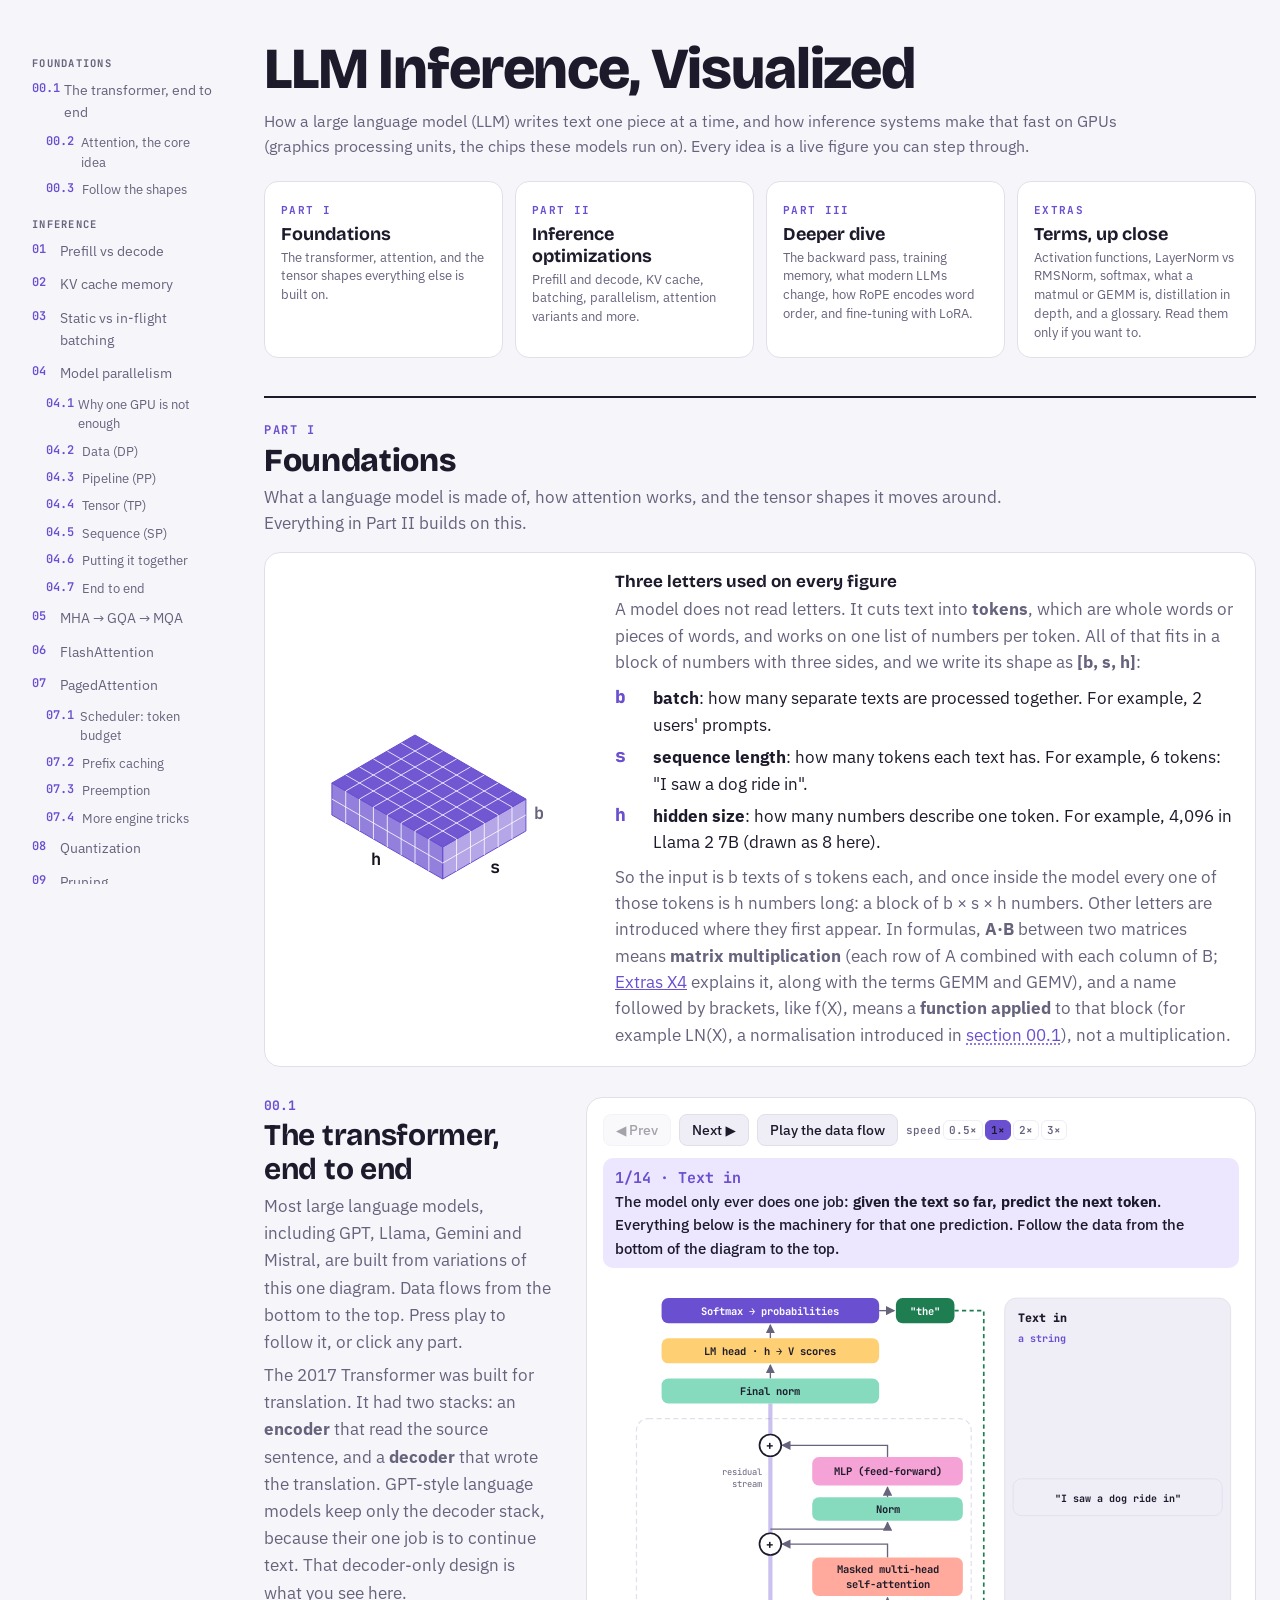
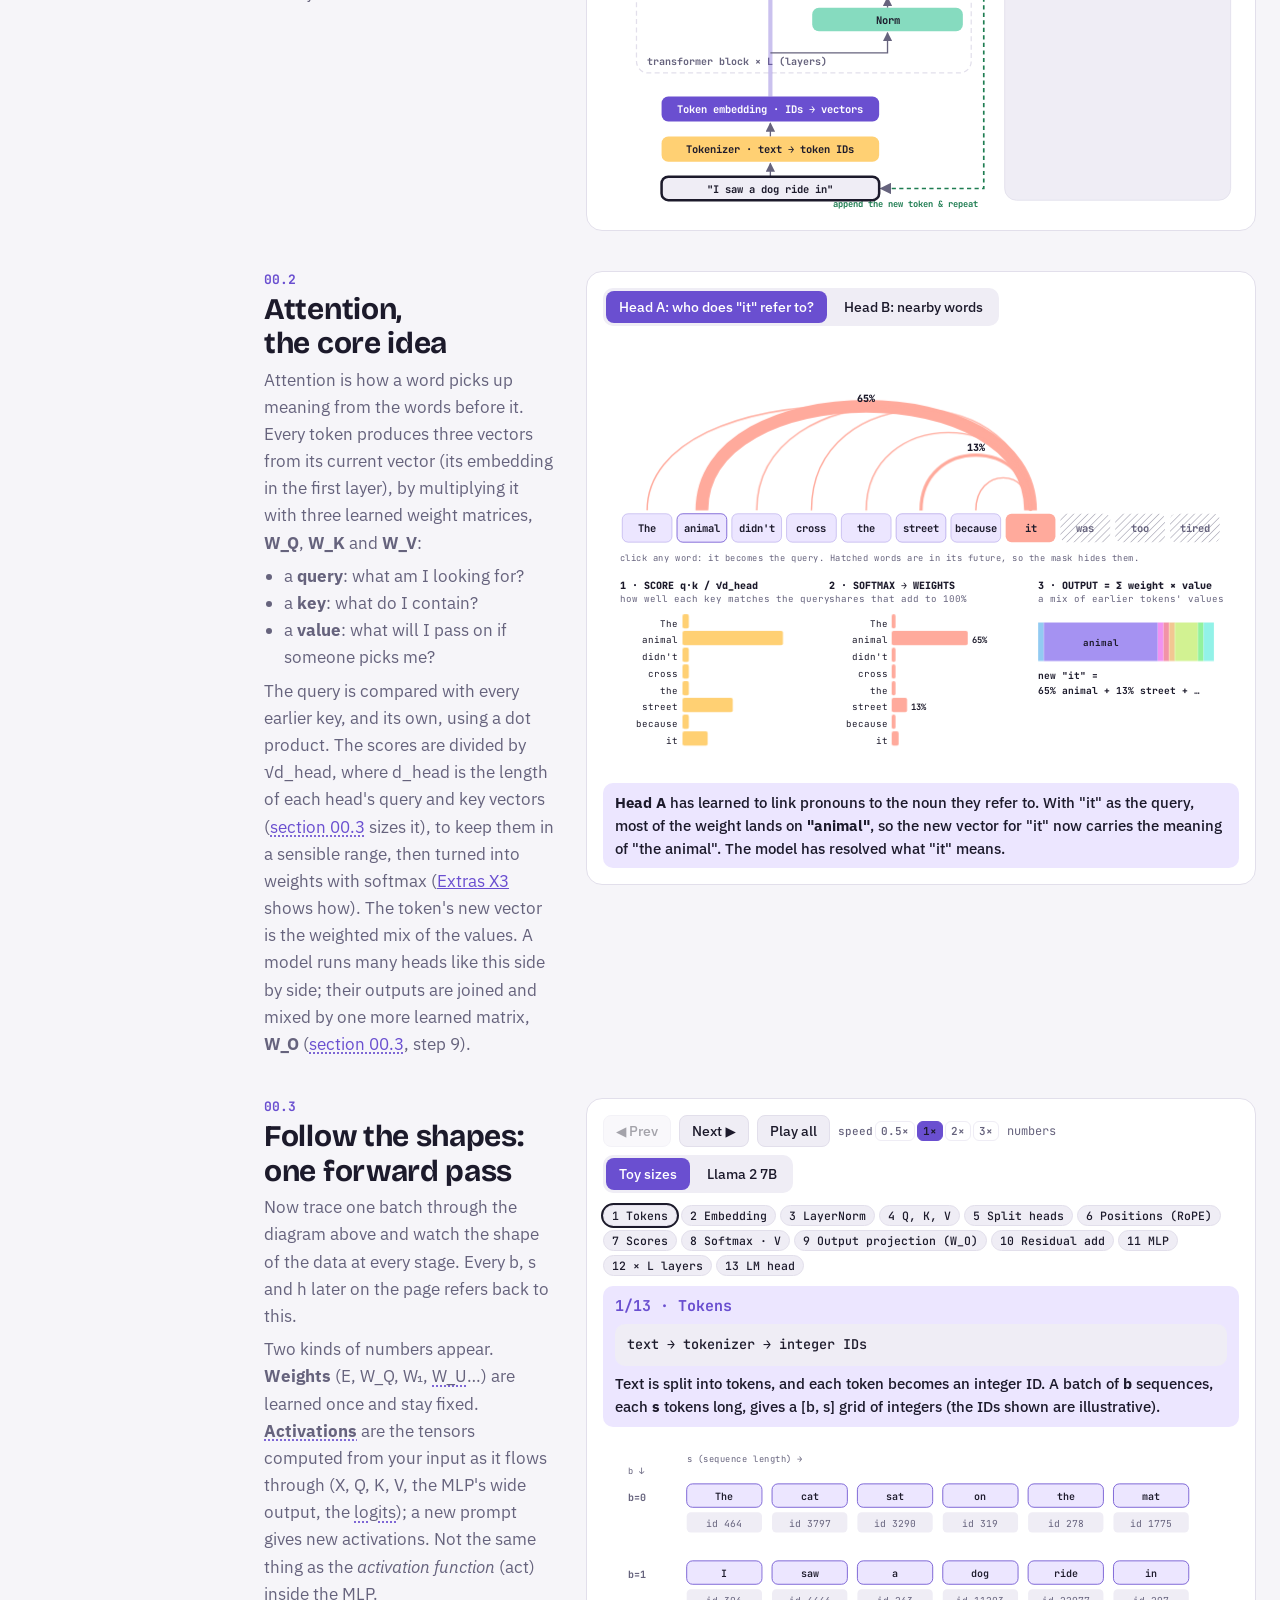
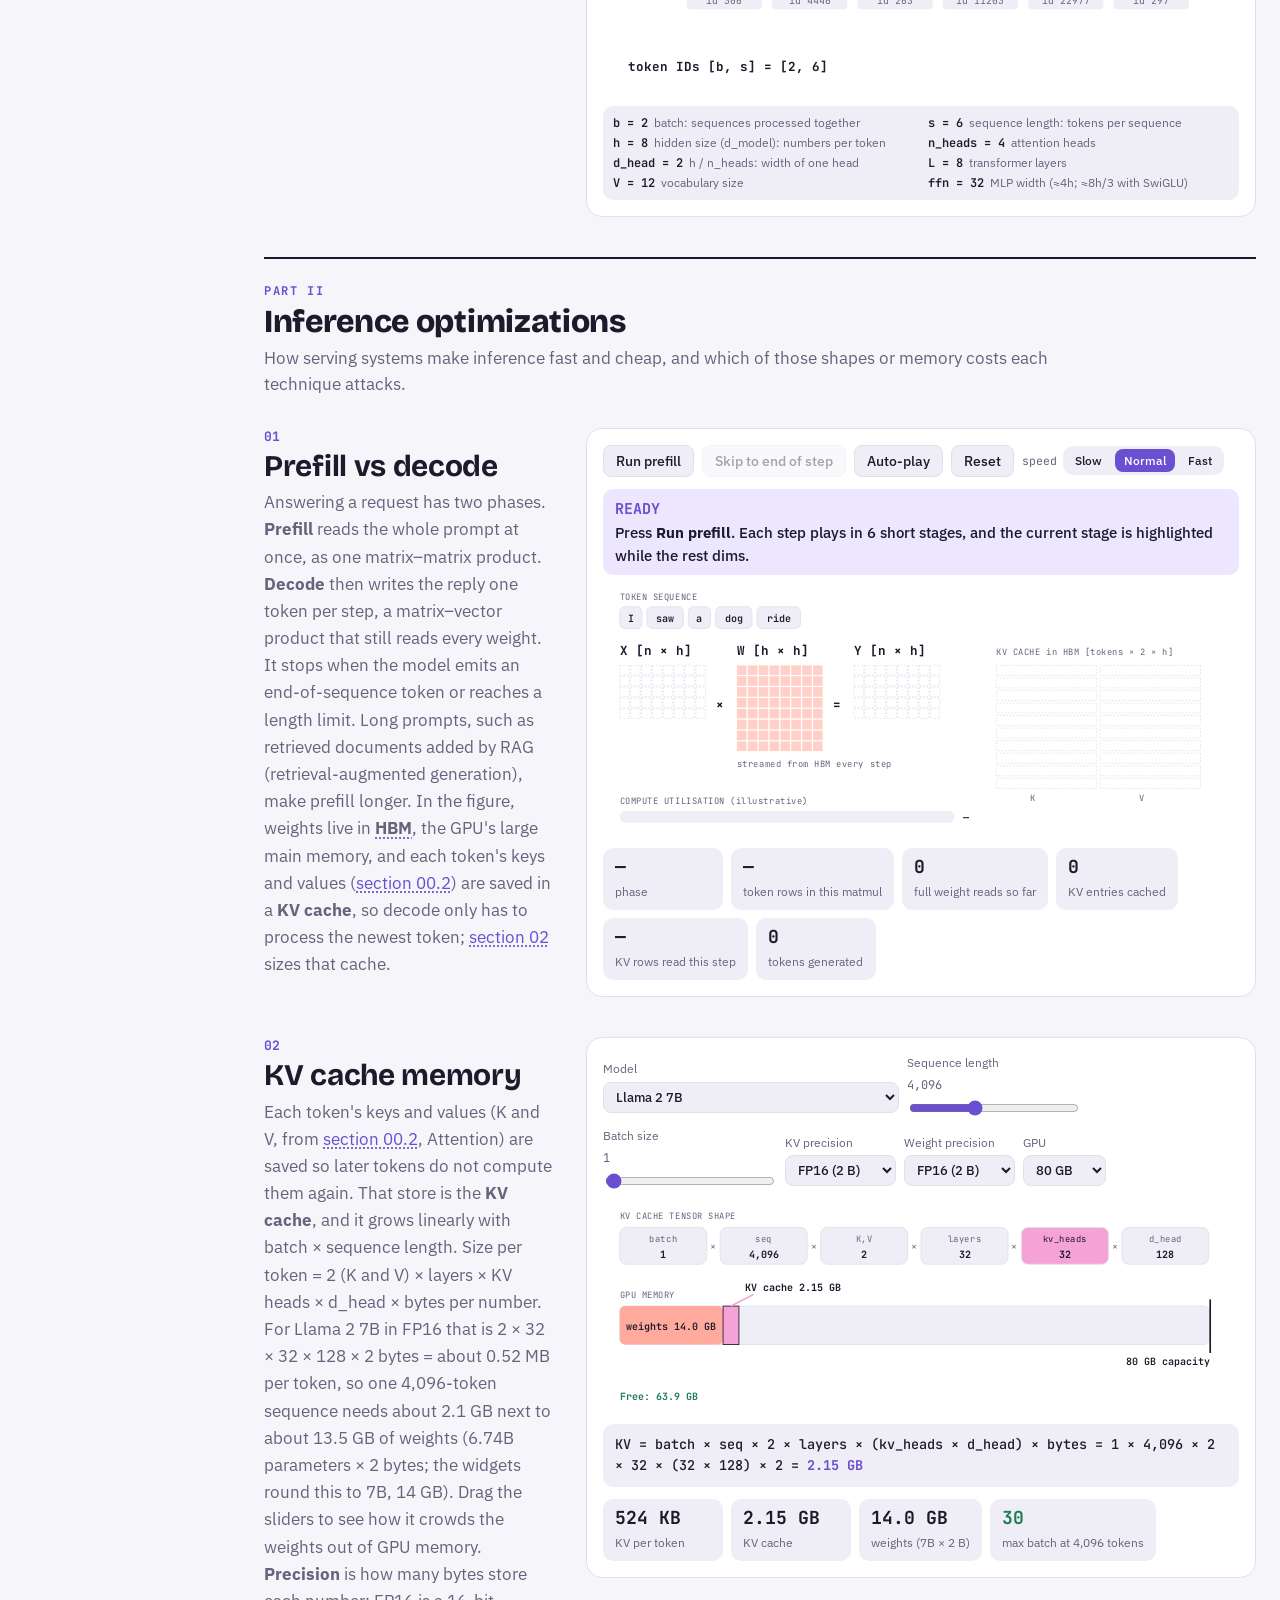
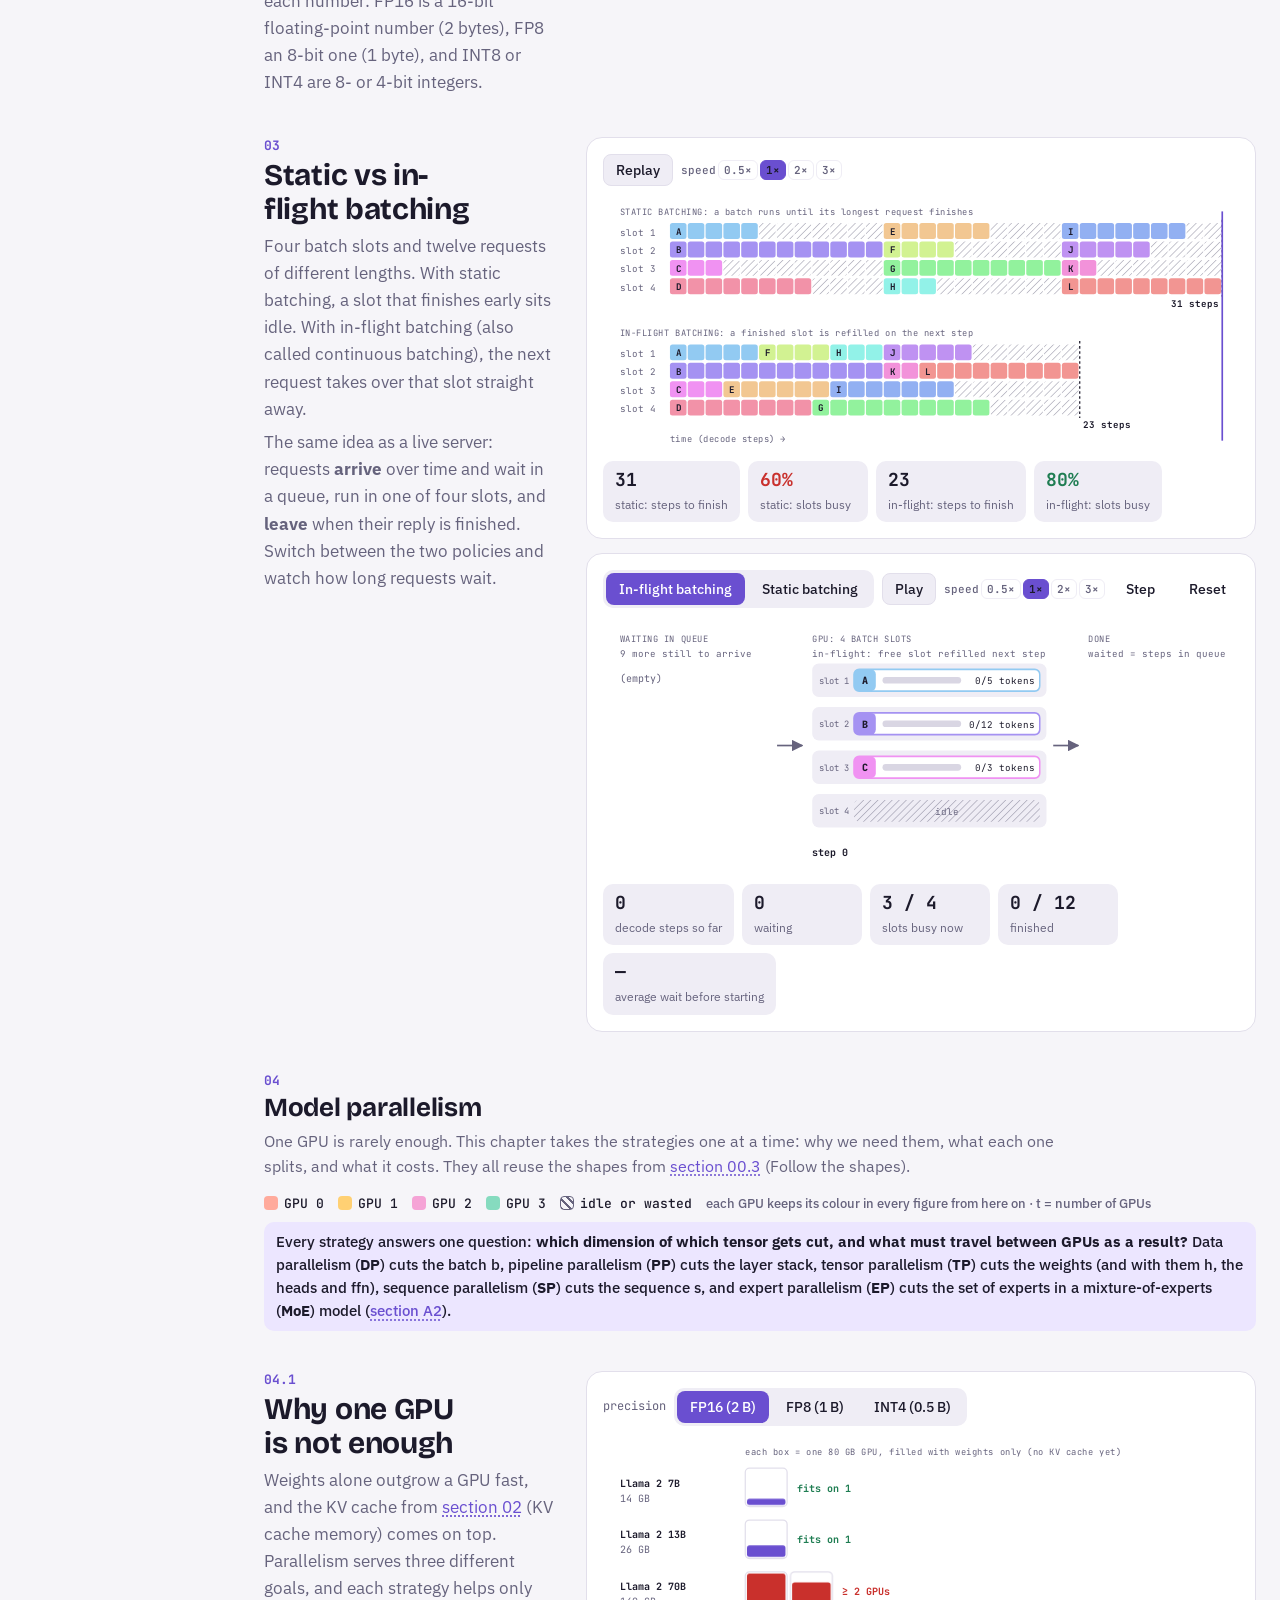
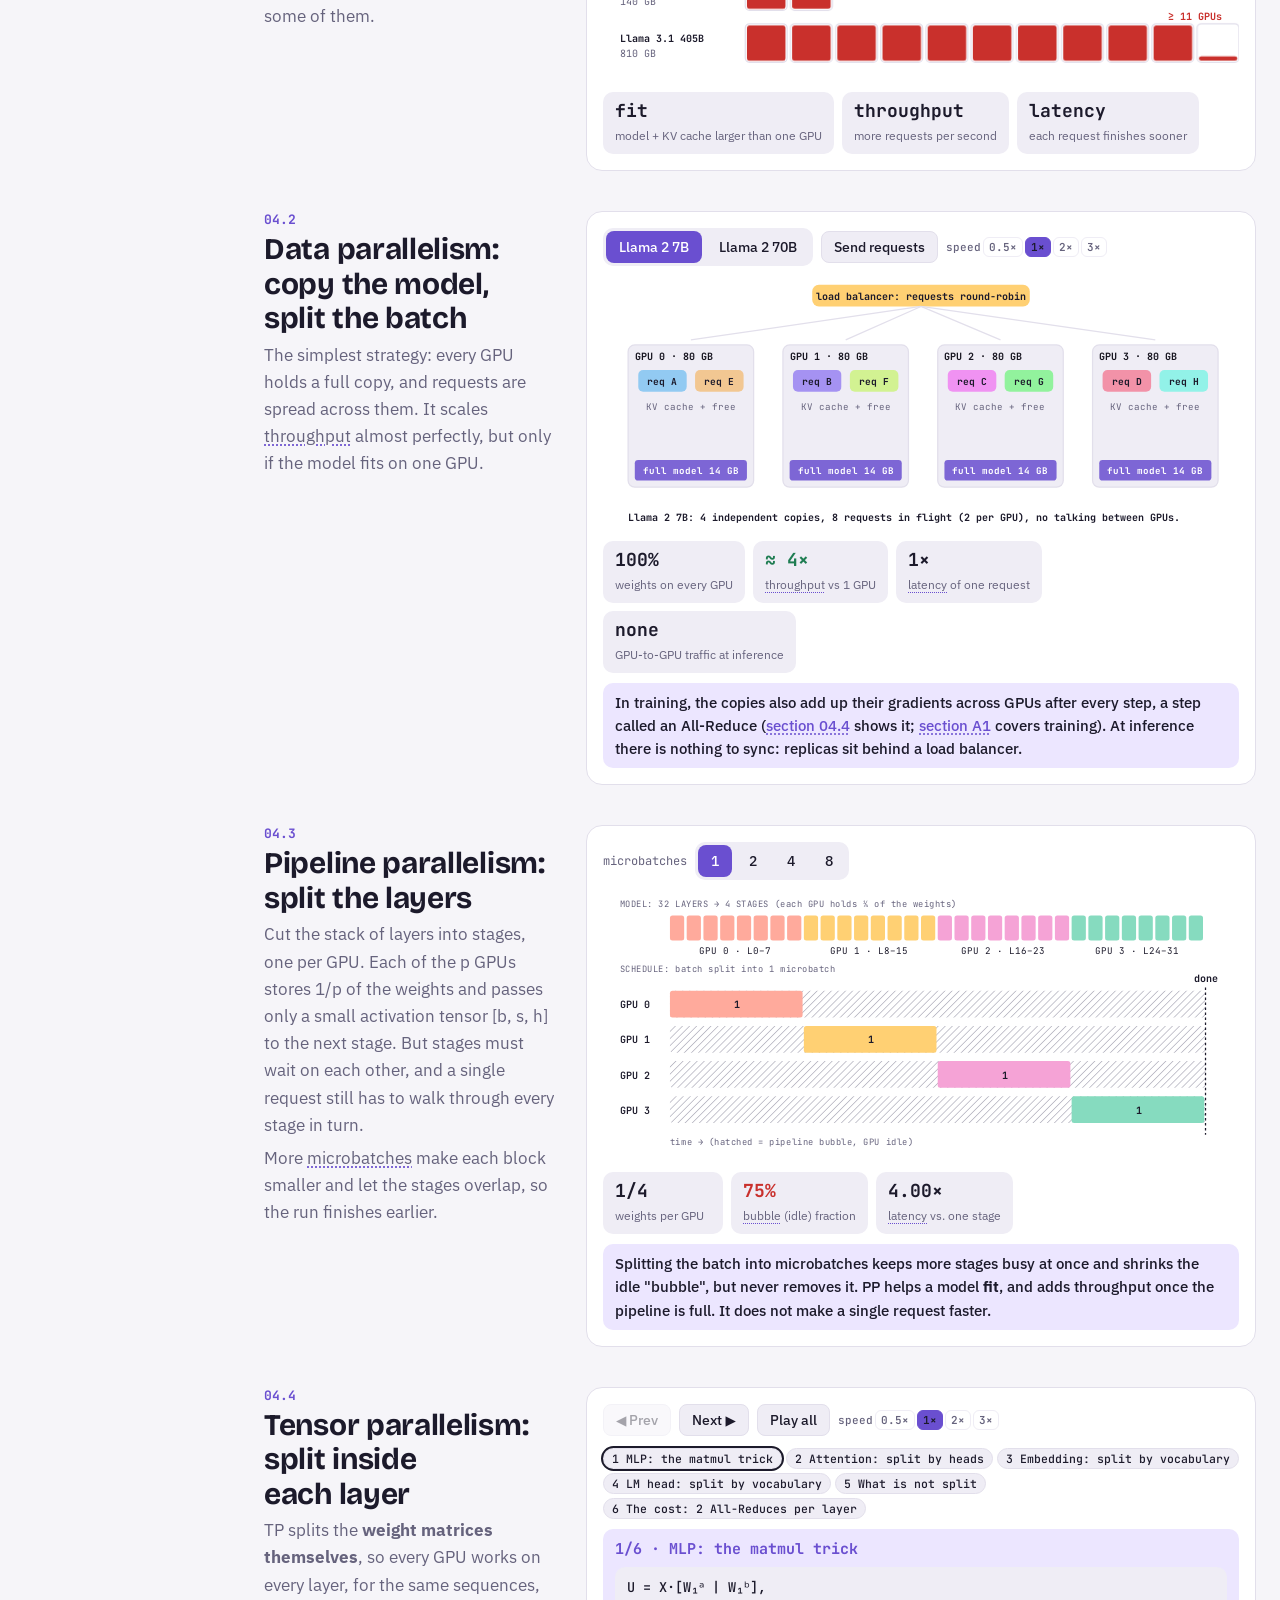
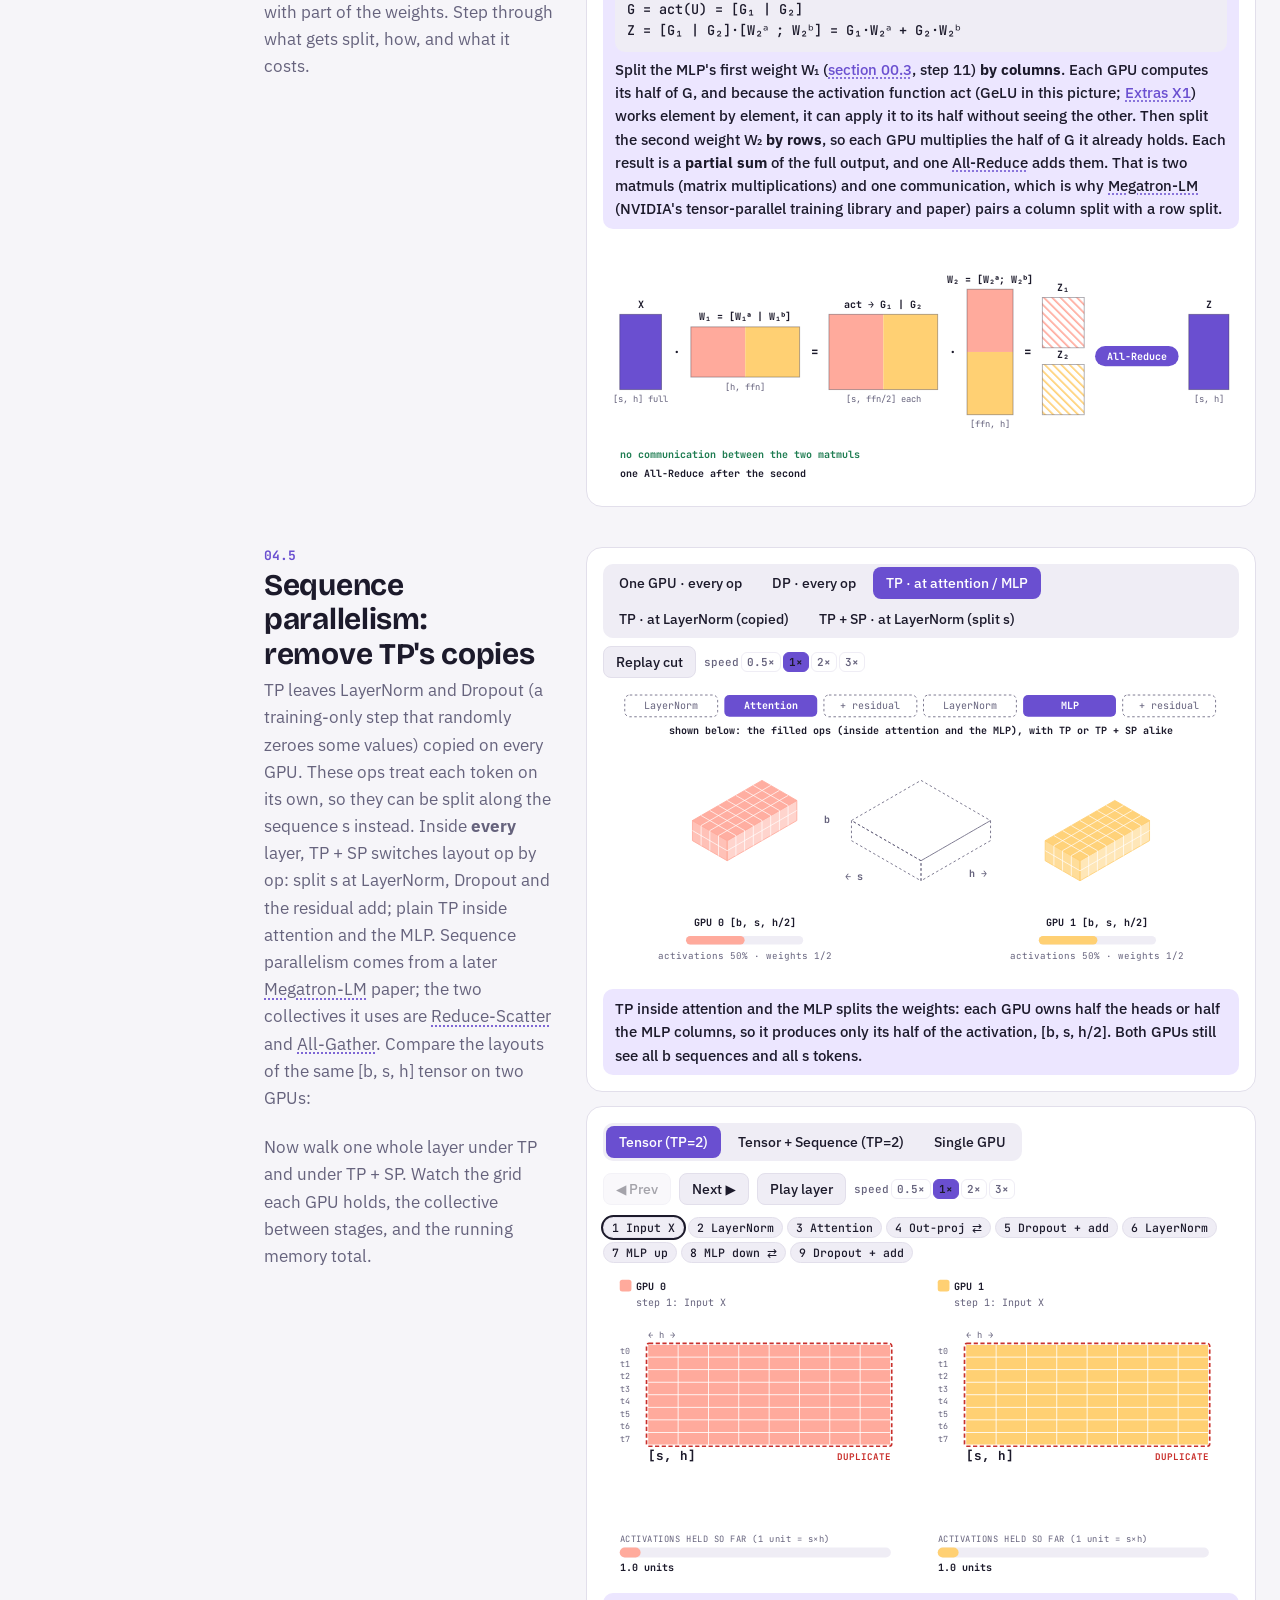
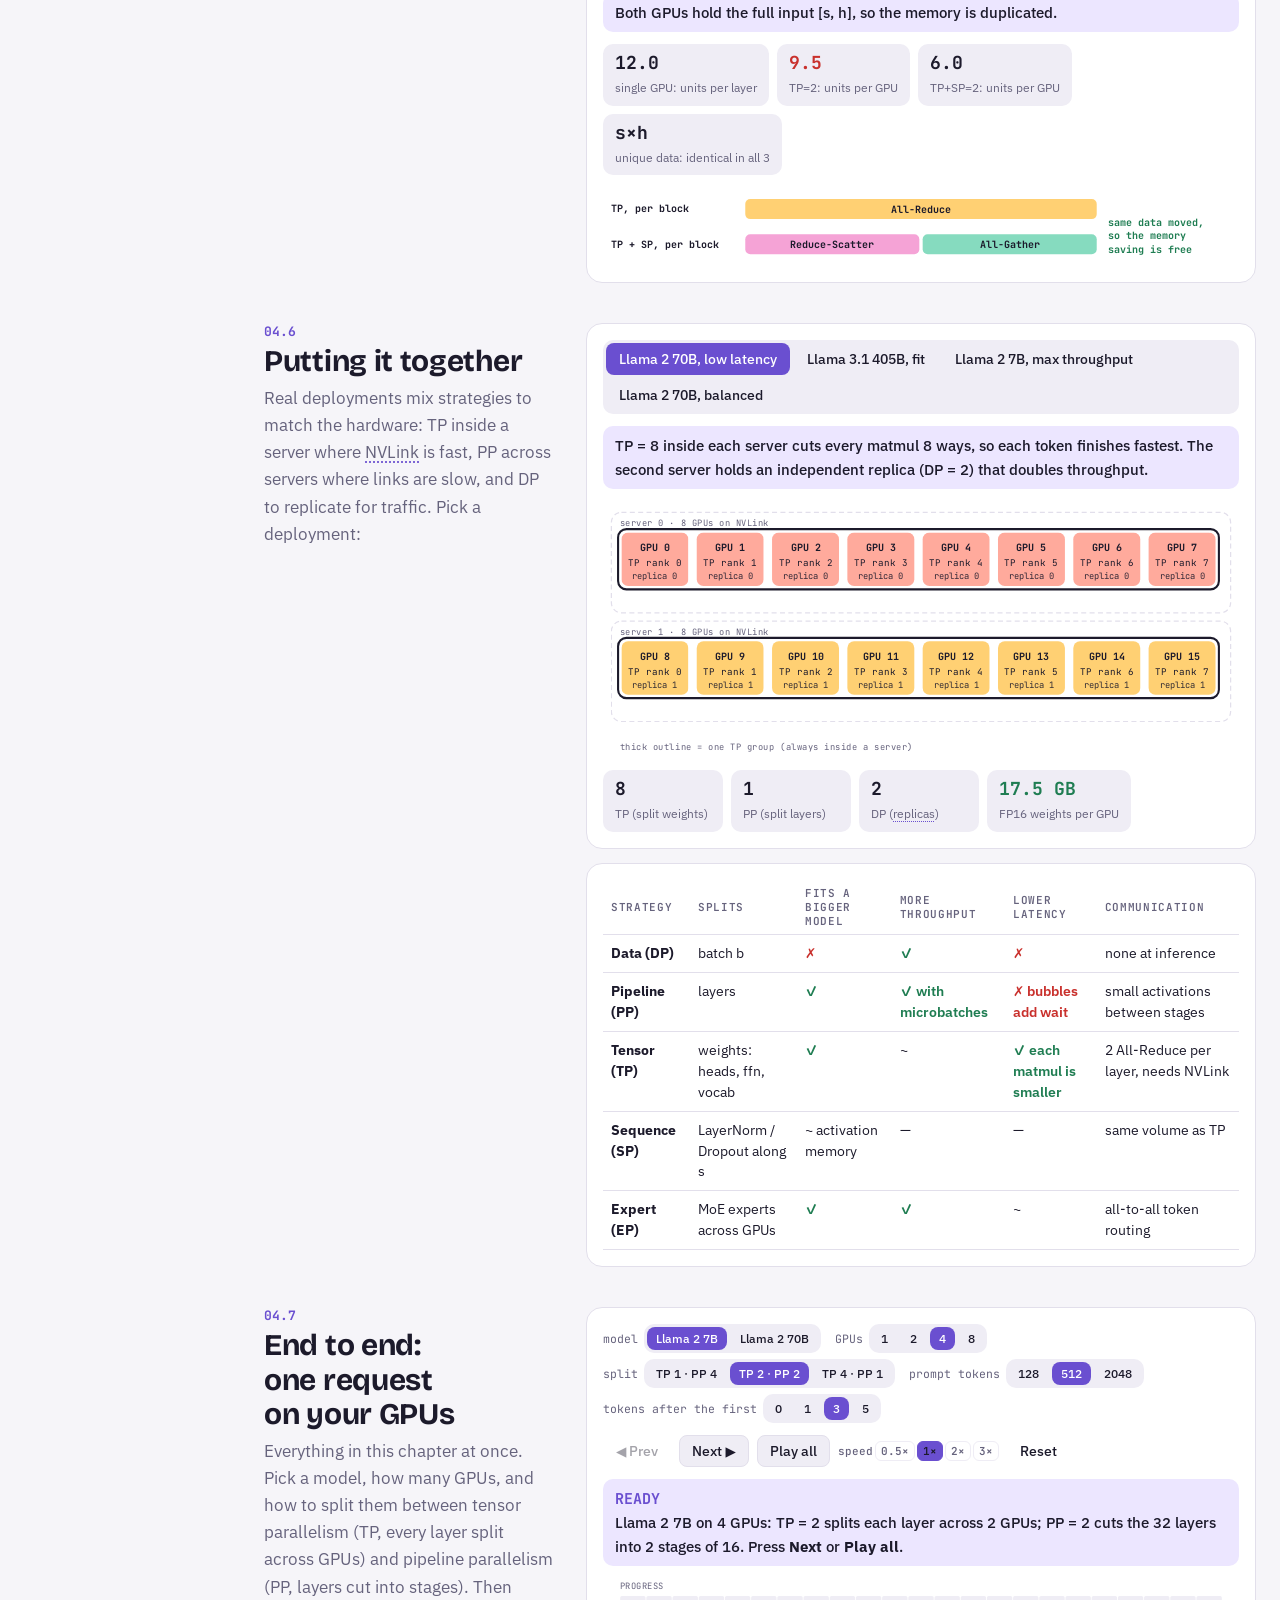
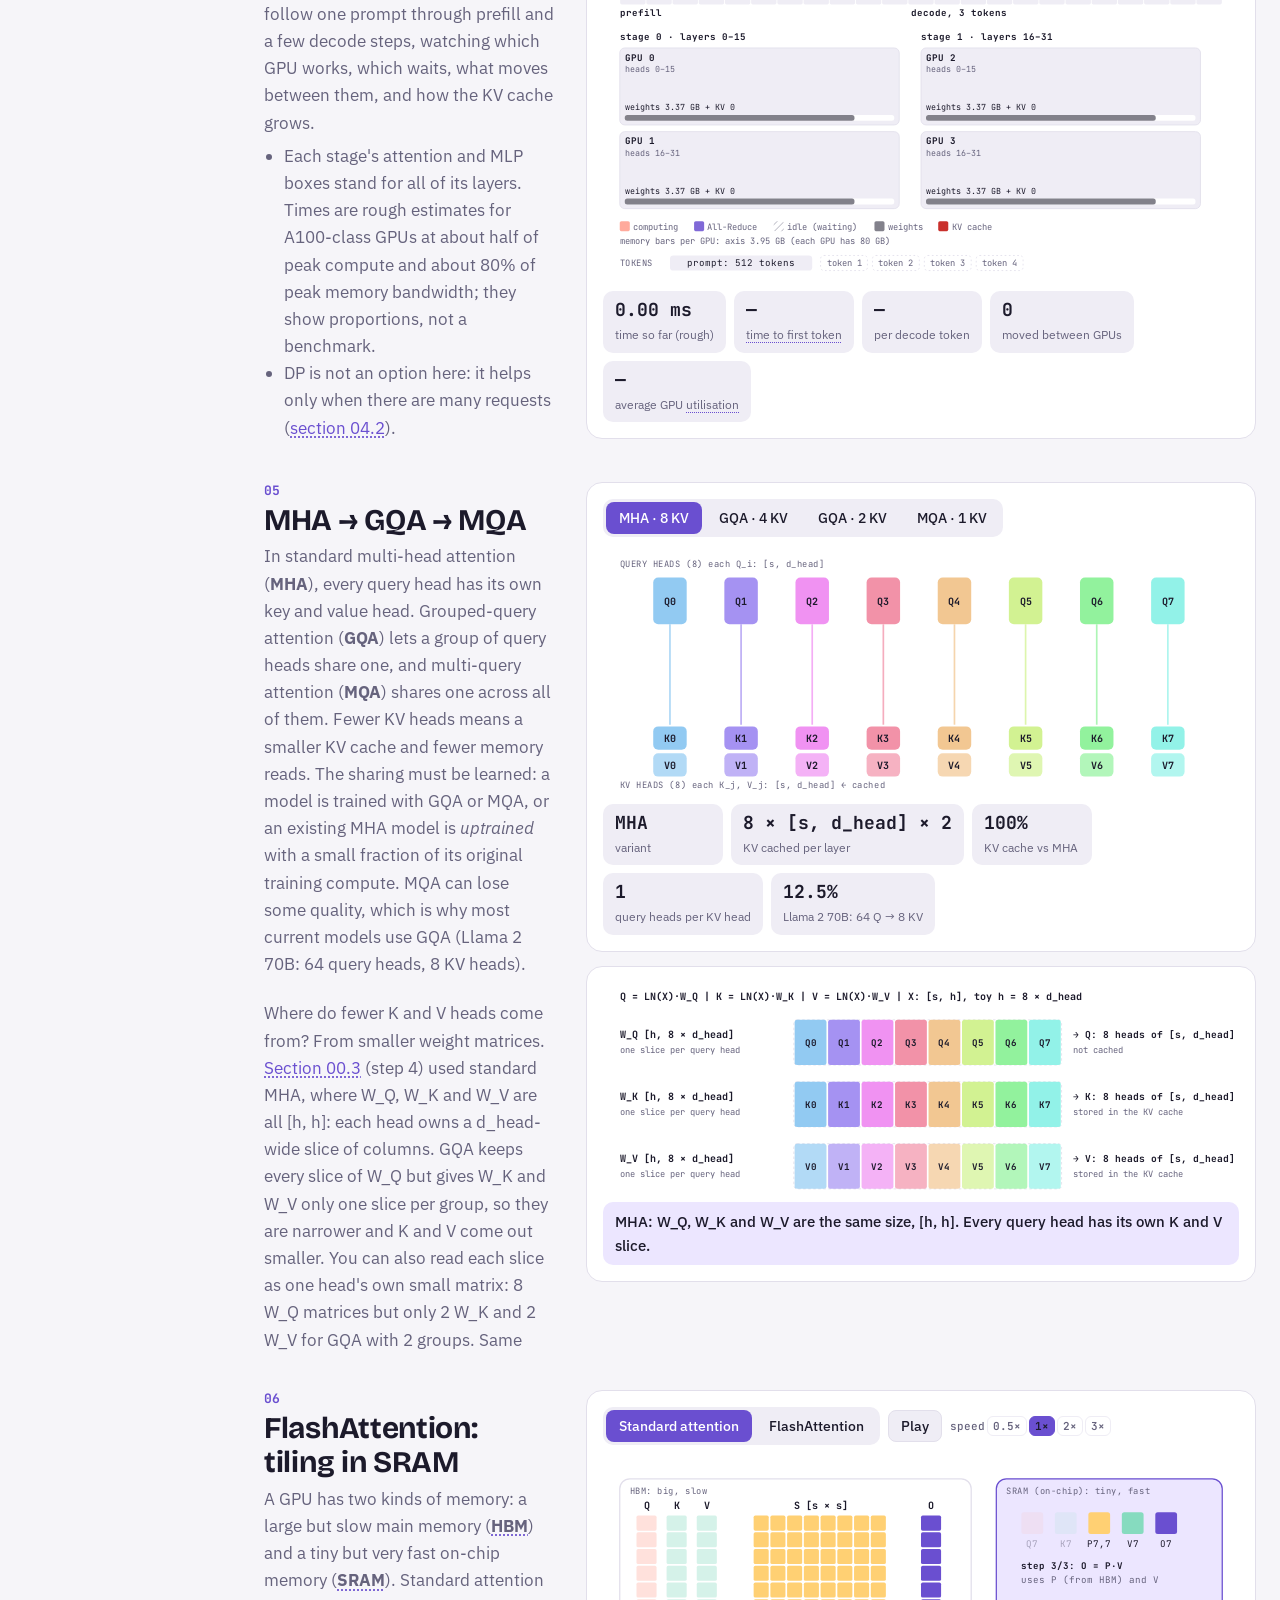
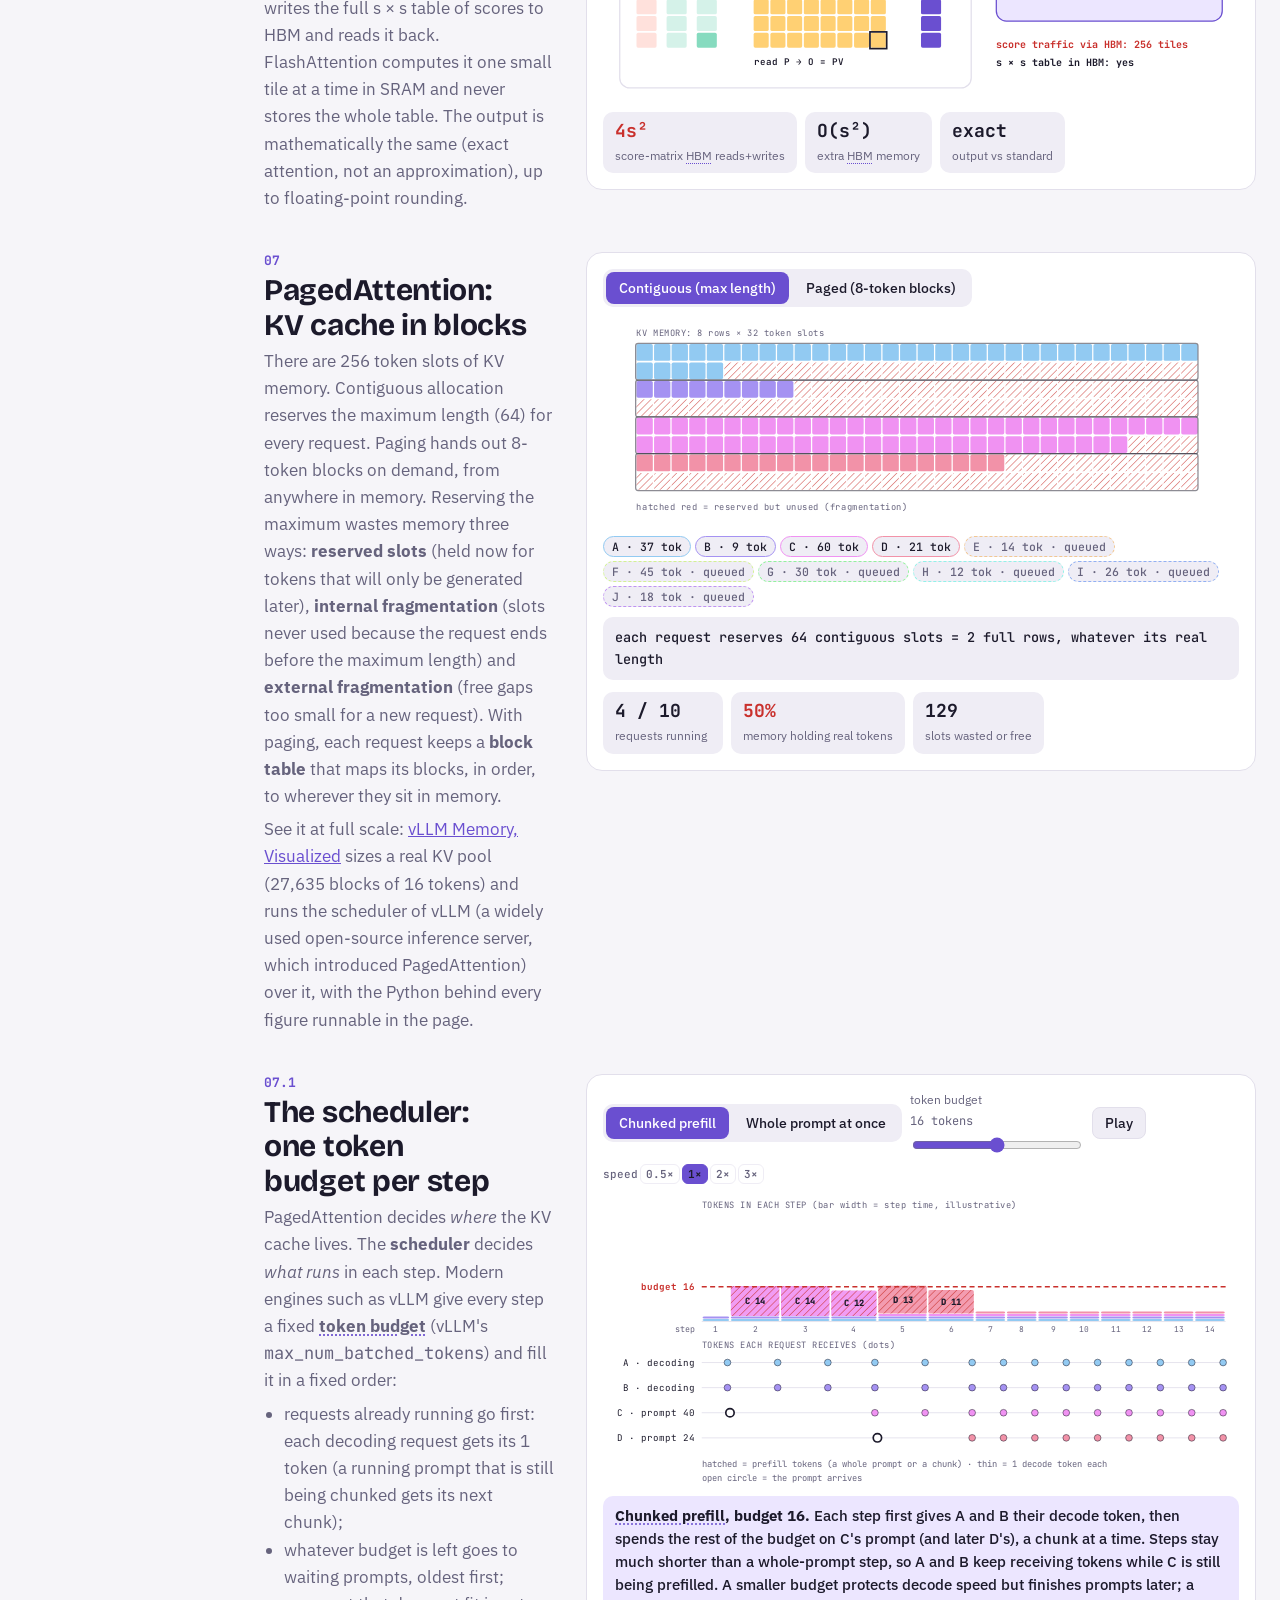
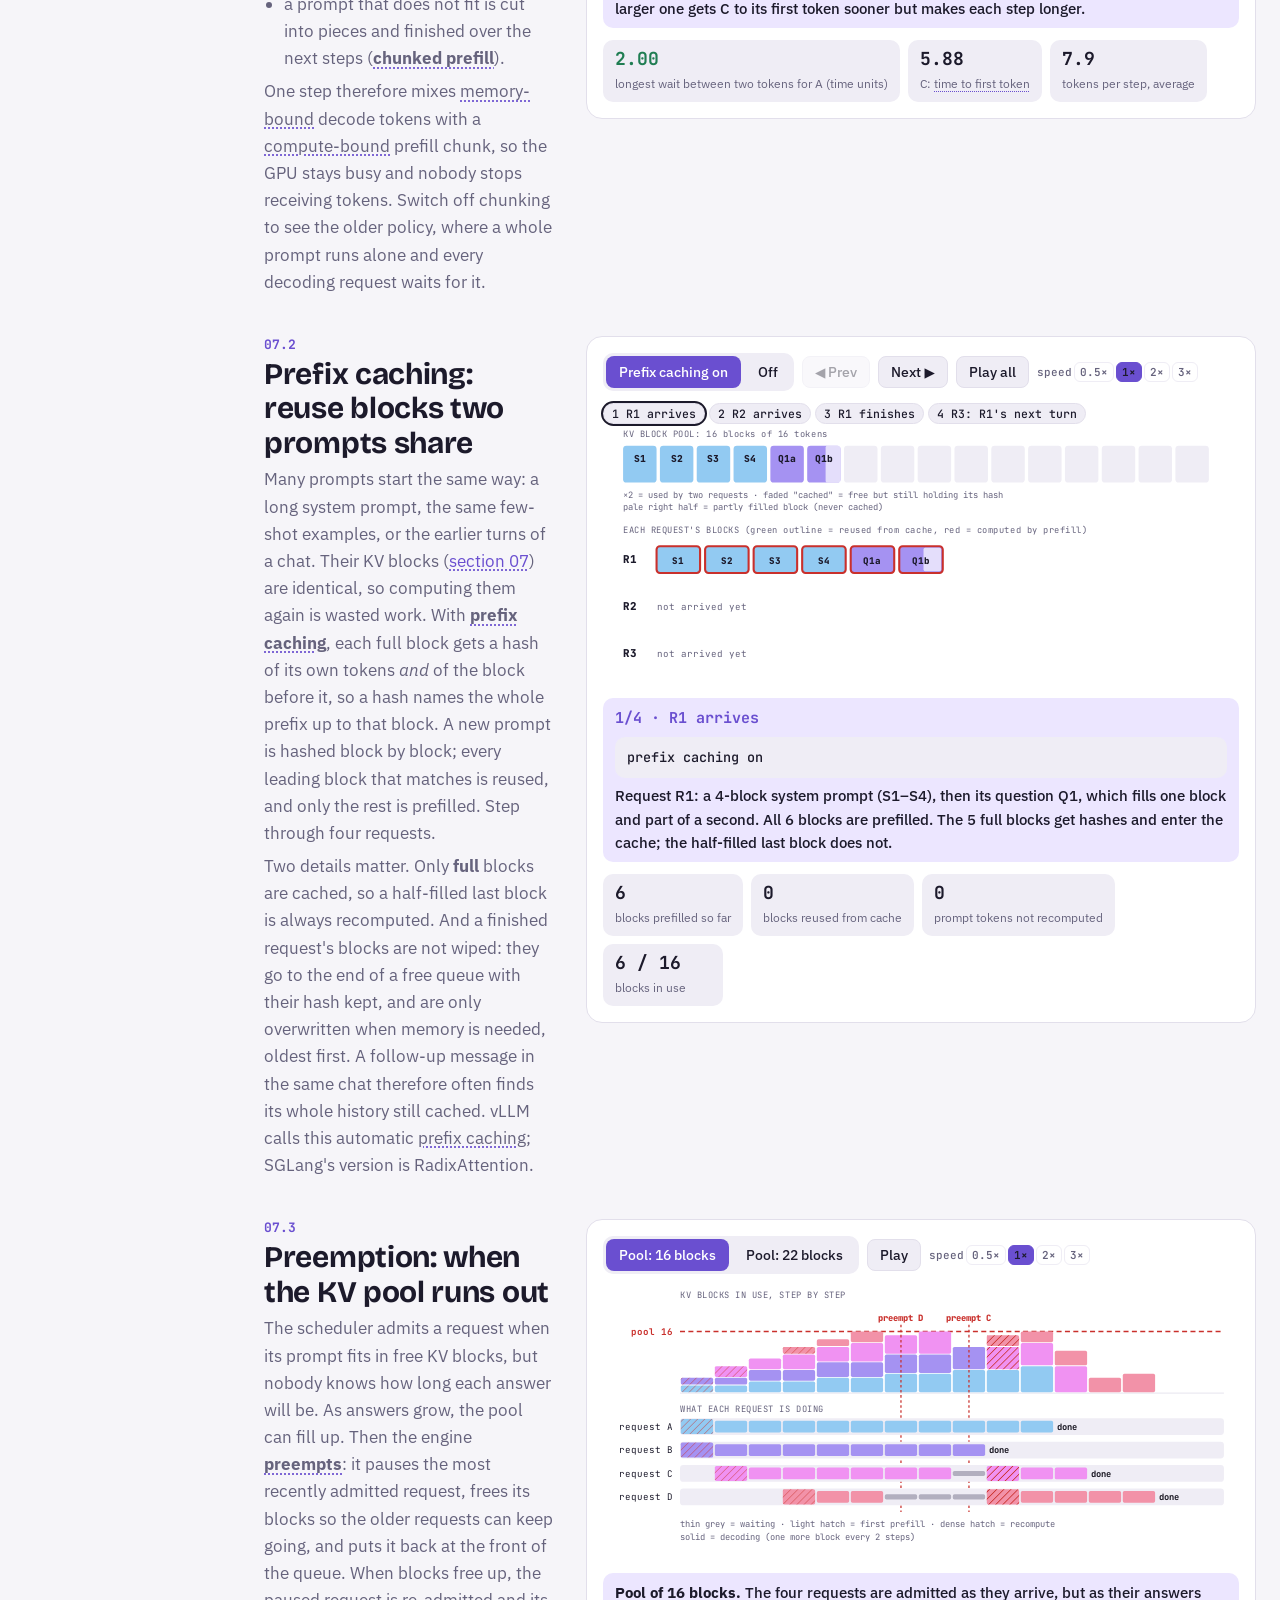
==== commit 58932326: "llm-inference: FlashAttention figure highlights only the tensors each phase uses Co-Authored-By: Cla" ====
--- a/llm-inference-visualized/index.html
+++ b/llm-inference-visualized/index.html
@@ -1494,8 +1494,8 @@
     T(svg,32,44,'HBM: big, slow',{class:'lbl'});
     R(svg,470,26,270,170,'fill:var(--accent-soft);stroke:var(--accent);stroke-width:1.5',{rx:12});
     T(svg,482,44,'SRAM (on-chip): tiny, fast',{class:'lbl'});
-    let qi=-1,kj=-1,traffic=0,orow=-1,ofrac=0,mat=false;
-    if(mode==='std'){const ph=Math.floor(k/64),idx=k%64;mat=k>0;
+    let qi=-1,kj=-1,traffic=0,orow=-1,ofrac=0,mat=false,ph=-1;
+    if(mode==='std'){ph=Math.floor(k/64);const idx=k%64;mat=k>0;
       qi=Math.floor(idx/8);kj=idx%8;
       traffic=ph===0?idx+1:ph===1?64+2*(idx+1):ph===2?192+idx+1:256;if(k>=192)traffic=Math.min(256,192+(k-192)+1);
       for(let r=0;r<n;r++)for(let c=0;c<n;c++){const t=r*8+c;let st='fill:var(--surface-2)';
@@ -1509,18 +1509,22 @@
       R(svg,SX+kj*ts-1,SY+qi*ts-1,ts,ts,'fill:var(--g2);stroke:var(--ink);stroke-width:2');
       T(svg,SX,SY+n*ts+18,'S never stored:',{style:'font-weight:600;font-size:11px'});T(svg,SX,SY+n*ts+33,'only this tile exists, in SRAM',{style:'font-weight:600;font-size:11px'});}
     T(svg,SX+80,SY-8,'S  [s × s]',{'text-anchor':'middle',style:'font-weight:700'});
-    bar(40,'Q',qi,'var(--g0)');bar(76,'K',kj,'var(--g3)');bar(112,'V',kj,'var(--g3)');
+    const useQ=mode==='flash'||ph===0,useK=mode==='flash'||ph===0,useV=mode==='flash'||ph>=2;
+    bar(40,'Q',useQ?qi:-1,'var(--g0)');bar(76,'K',useK?kj:-1,'var(--g3)');bar(112,'V',useV?kj:-1,'var(--g3)');
     T(svg,392,SY-8,'O',{'text-anchor':'middle',style:'font-weight:700'});
     for(let i=0;i<n;i++){const done=mode==='flash'?(i<orow||(i===orow&&k===63)):(k>=192&&i<=orow)||k>=255;const cur=i===orow&&!done;
       R(svg,380,SY+i*ts,24,ts-2,`fill:var(--accent);opacity:${done?1:cur?.25+.6*ofrac:.12}`,{rx:2});}
     // SRAM contents
     const sx=500,sy=66;
-    if(k>=0){R(svg,sx,sy,26,26,'fill:var(--g0)',{rx:3});T(svg,sx+13,sy+42,`Q${qi}`,{'text-anchor':'middle',style:'font-size:11px'});
-      R(svg,sx+40,sy,26,26,'fill:var(--g3)',{rx:3});T(svg,sx+53,sy+42,`K${kj}`,{'text-anchor':'middle',style:'font-size:11px'});
-      R(svg,sx+80,sy,26,26,'fill:var(--g3);opacity:.7',{rx:3});T(svg,sx+93,sy+42,`V${kj}`,{'text-anchor':'middle',style:'font-size:11px'});
-      R(svg,sx+130,sy,26,26,'fill:var(--g2)',{rx:3});T(svg,sx+143,sy+42,`S${qi},${kj}`,{'text-anchor':'middle',style:'font-size:11px'});
-      T(svg,sx,sy+76,mode==='flash'?'online softmax: running max m, sum ℓ':'tile passes through → back to HBM',{style:'font-size:11px;fill:var(--muted)'});
-      T(svg,sx,sy+96,mode==='flash'?`accumulating O row block ${qi}`:'',{style:'font-size:11px;fill:var(--muted)'});}
+    const tile=(x,lab,fill,on)=>{R(svg,x,sy,26,26,`fill:${fill};opacity:${on?1:.12}`,{rx:3});T(svg,x+13,sy+42,lab,{'text-anchor':'middle',style:`font-size:11px;${on?'':'fill:var(--muted);opacity:.5'}`});};
+    if(k>=0){const stdPh=mode==='std'?Math.min(ph,2):-1;
+      tile(sx,`Q${qi}`,'var(--g0)',useQ);tile(sx+40,`K${kj}`,'var(--g3)',useK);
+      tile(sx+80,stdPh===1?`S→P`:(stdPh===2?`P${qi},${kj}`:`S${qi},${kj}`),stdPh===2||stdPh===1?'var(--g1)':'var(--g2)',true);
+      tile(sx+120,`V${kj}`,'var(--g3)',useV);tile(sx+160,`O${qi}`,'var(--accent)',mode==='flash'||stdPh===2);
+      const L1=mode==='flash'?'① S tile = Q·Kᵀ':stdPh===0?'step 1/3: S = Q·Kᵀ':stdPh===1?'step 2/3: softmax(S) → P':'step 3/3: O = P·V';
+      const L2=mode==='flash'?'② softmax: running max m, sum ℓ':stdPh===0?'uses only Q and K; S → HBM':stdPh===1?'Q, K, V idle; S, P via HBM':'uses P (from HBM) and V';
+      const L3=mode==='flash'?'③ O += P·V in the same step':'';const L4=mode==='flash'?'→ Q, K and V move together':'';
+      [L1,L2,L3,L4].forEach((t,i)=>T(svg,sx,sy+68+i*17,t,{style:`font-size:11px;${i===0?'font-weight:700;':''}fill:${i===0?'var(--ink)':'var(--muted)'}`}));}
     T(svg,470,228,`score traffic via HBM: ${mode==='std'?traffic:0} tiles`,{style:`font-weight:700;fill:${mode==='std'?'var(--bad)':'var(--ok)'}`});
     T(svg,470,250,`s × s table in HBM: ${mode==='std'?(mat?'yes':'—'):'never'}`,{style:'font-weight:700'});
     stats($('#fa-stats'),[{v:mode==='std'?'4s²':'0',l:'score-matrix HBM reads+writes',c:mode==='std'?'warn':'good'},
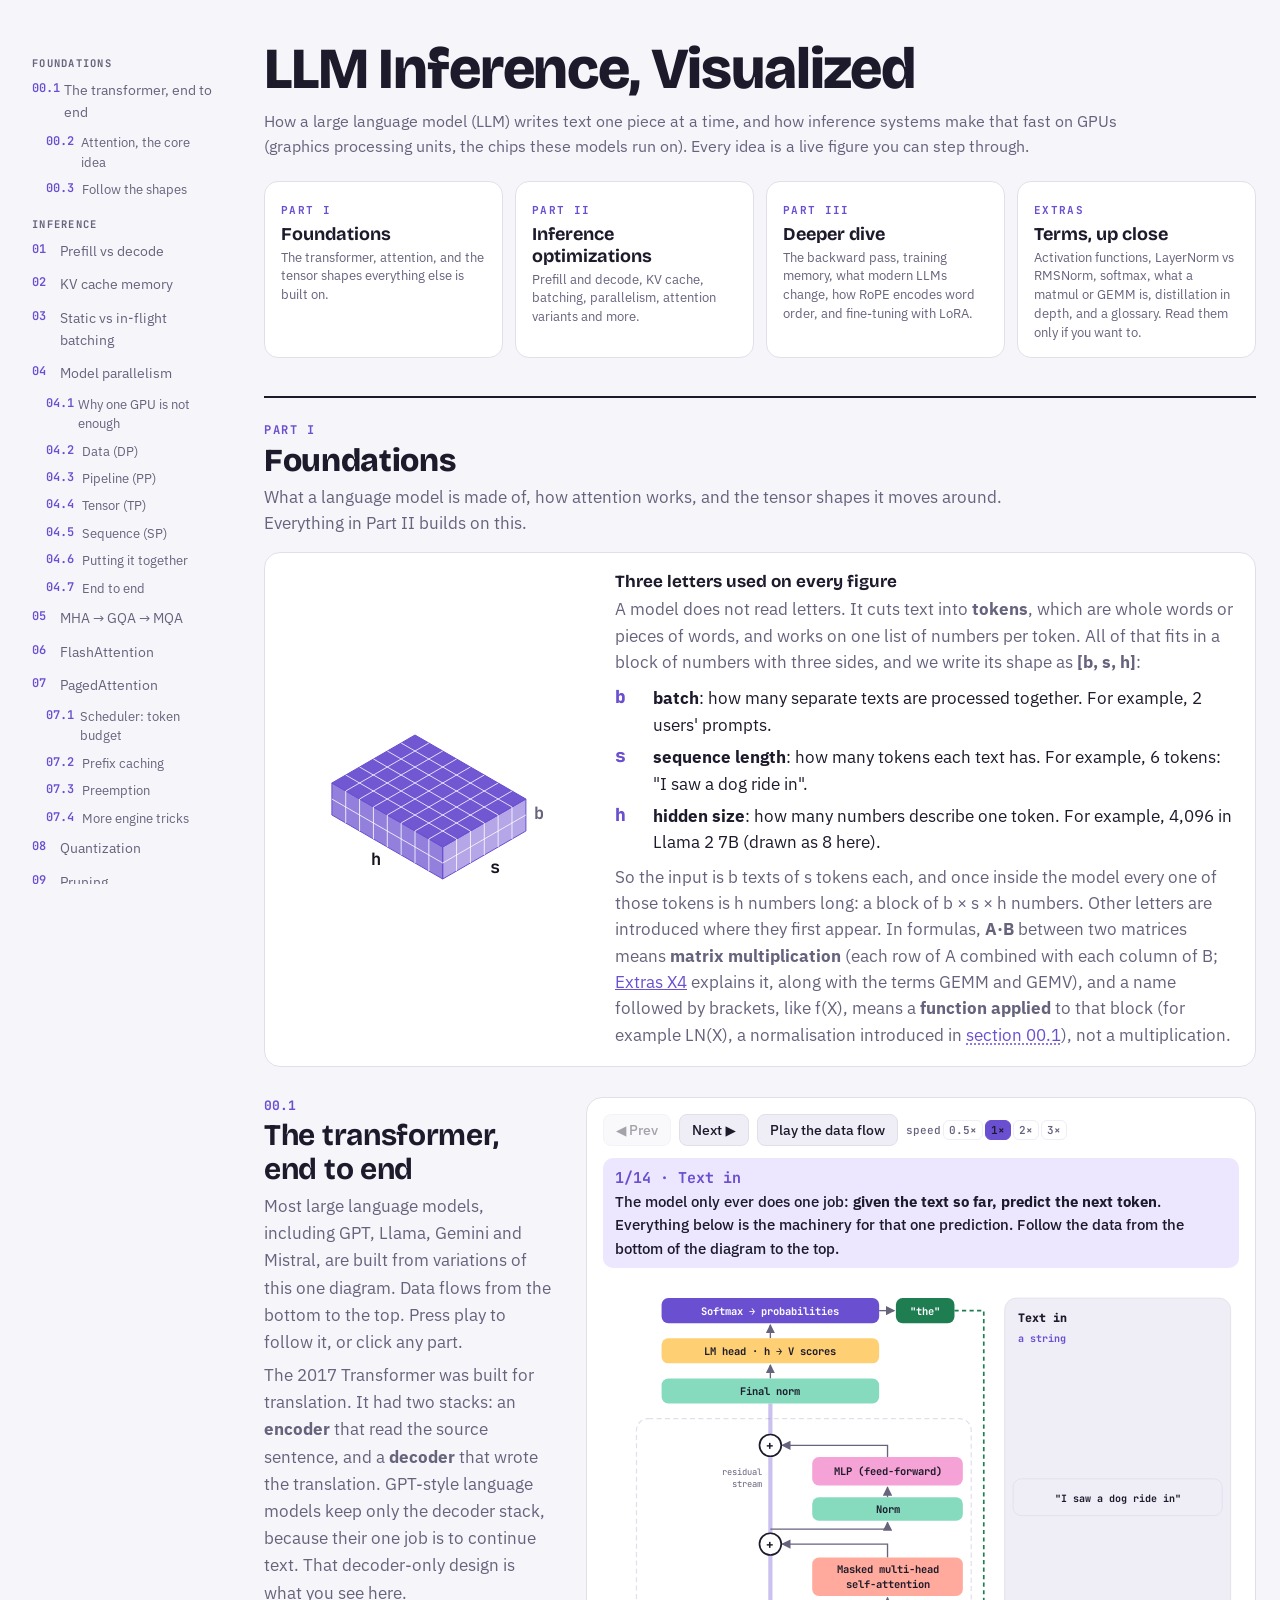
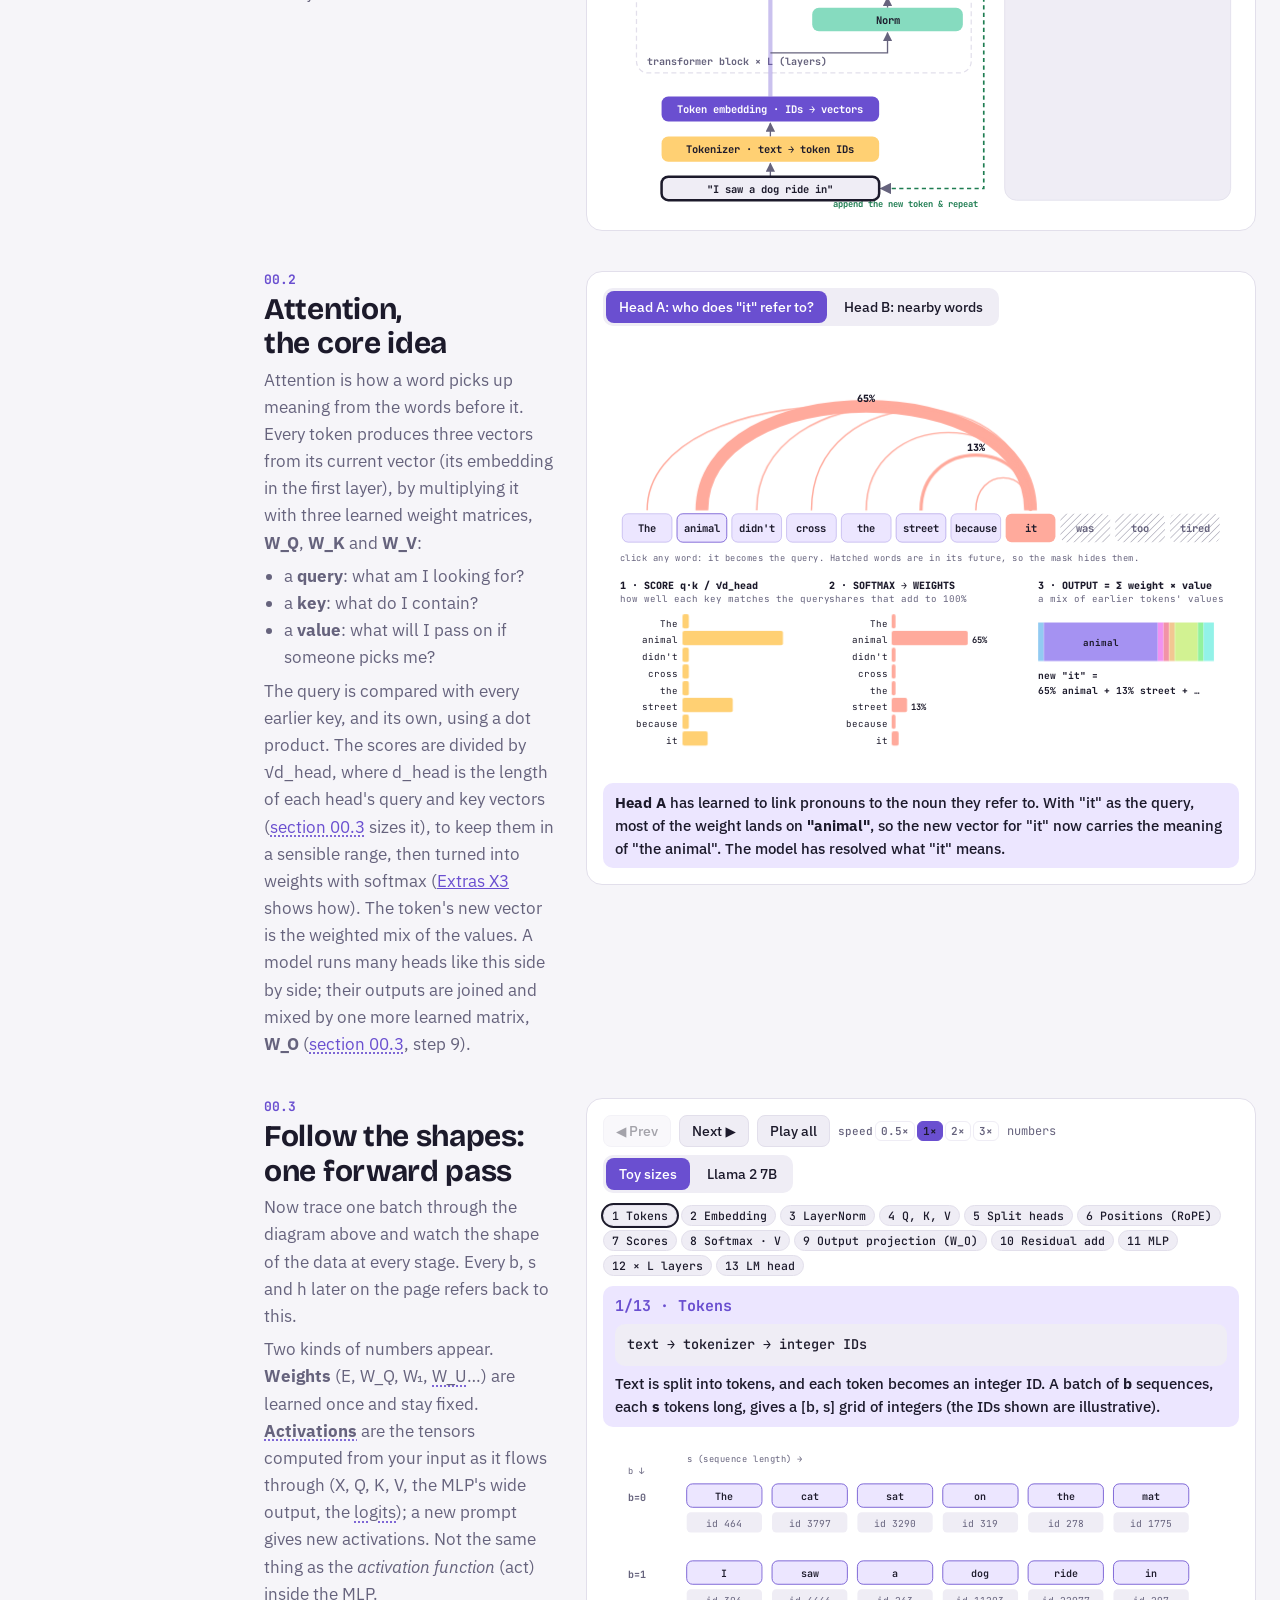
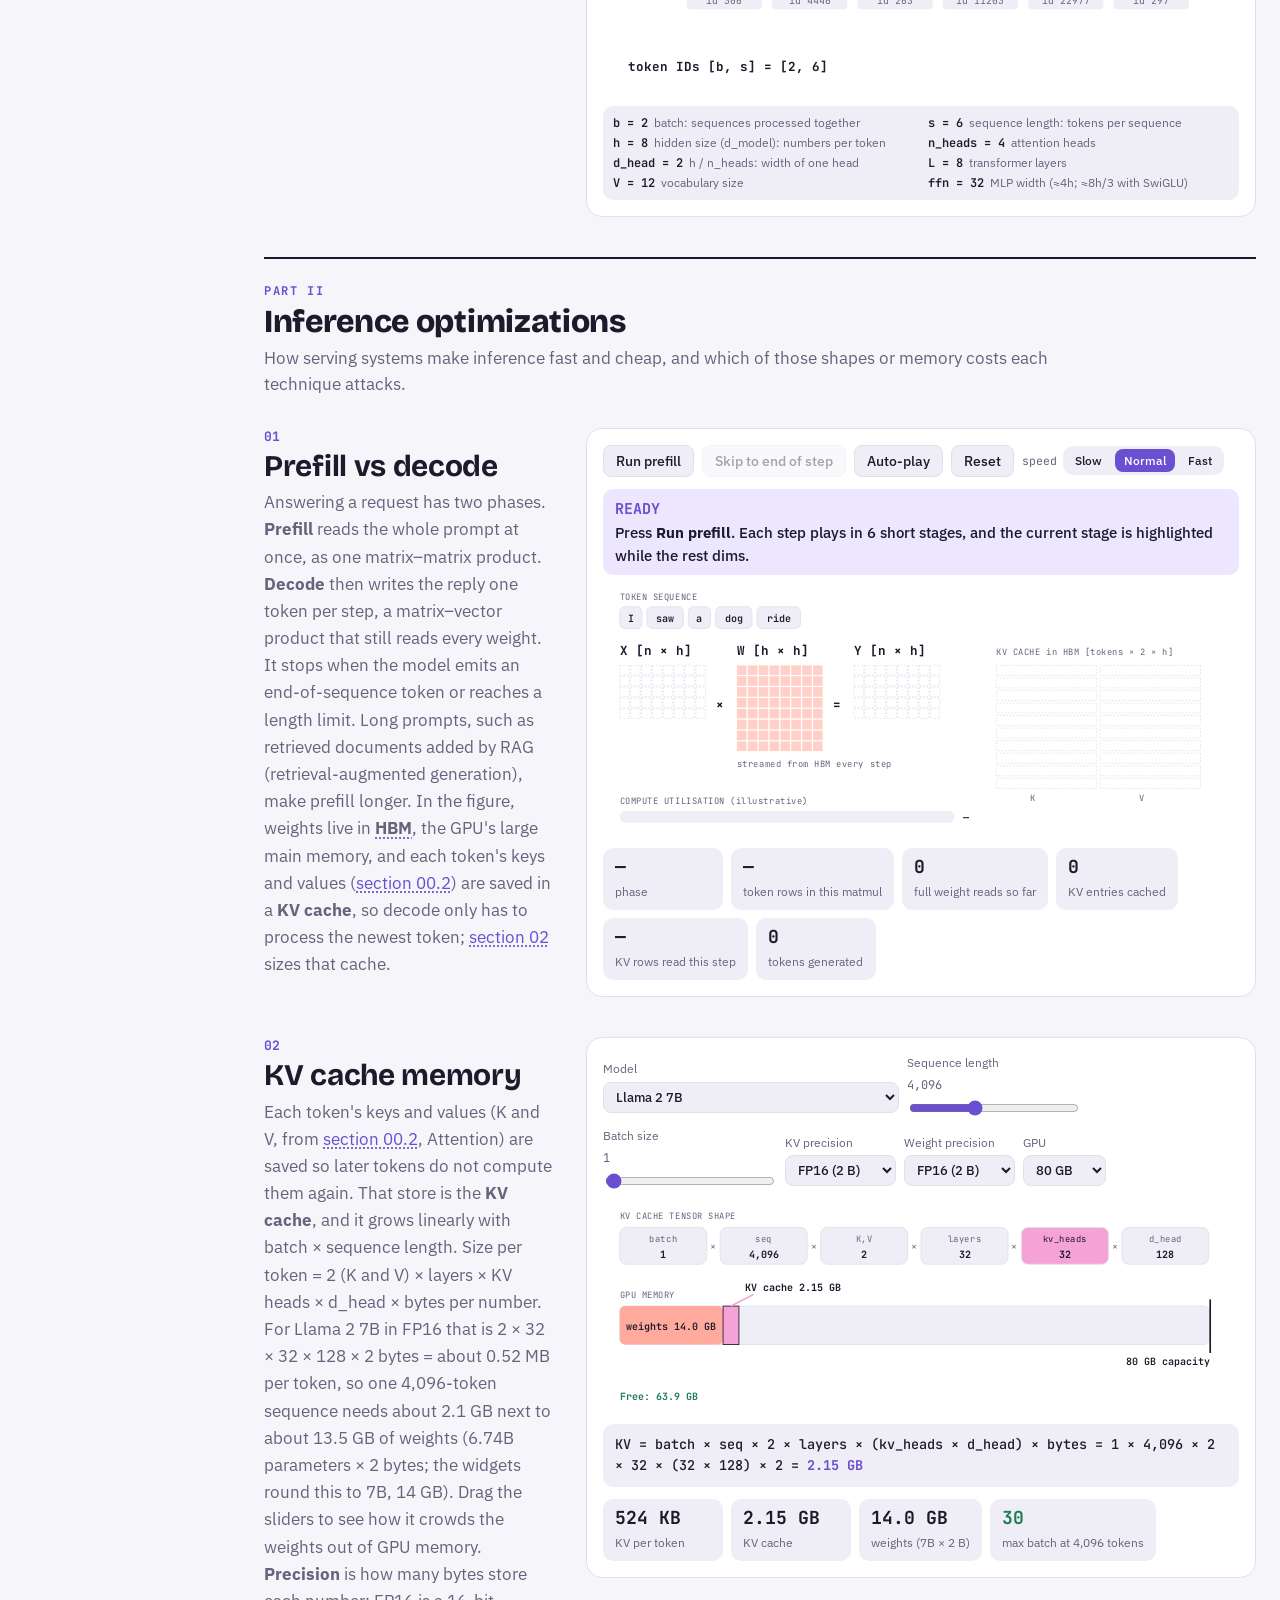
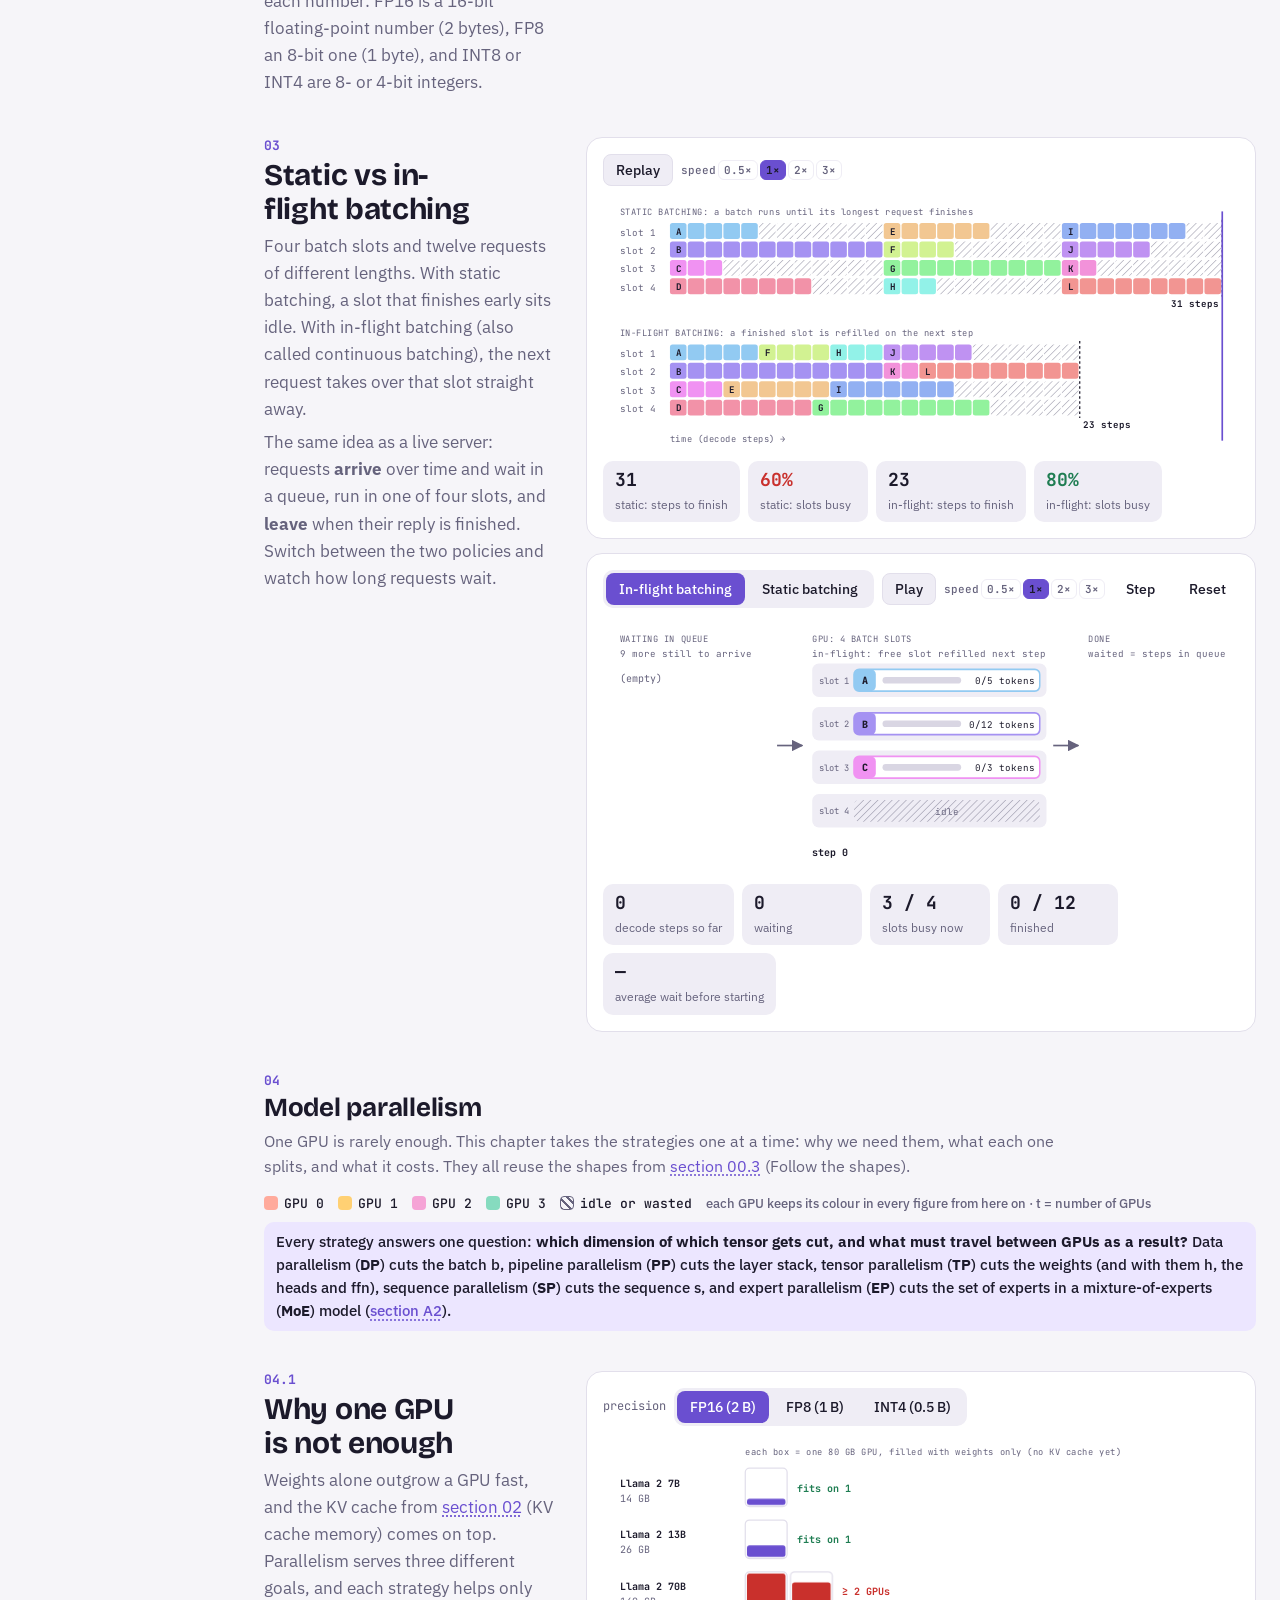
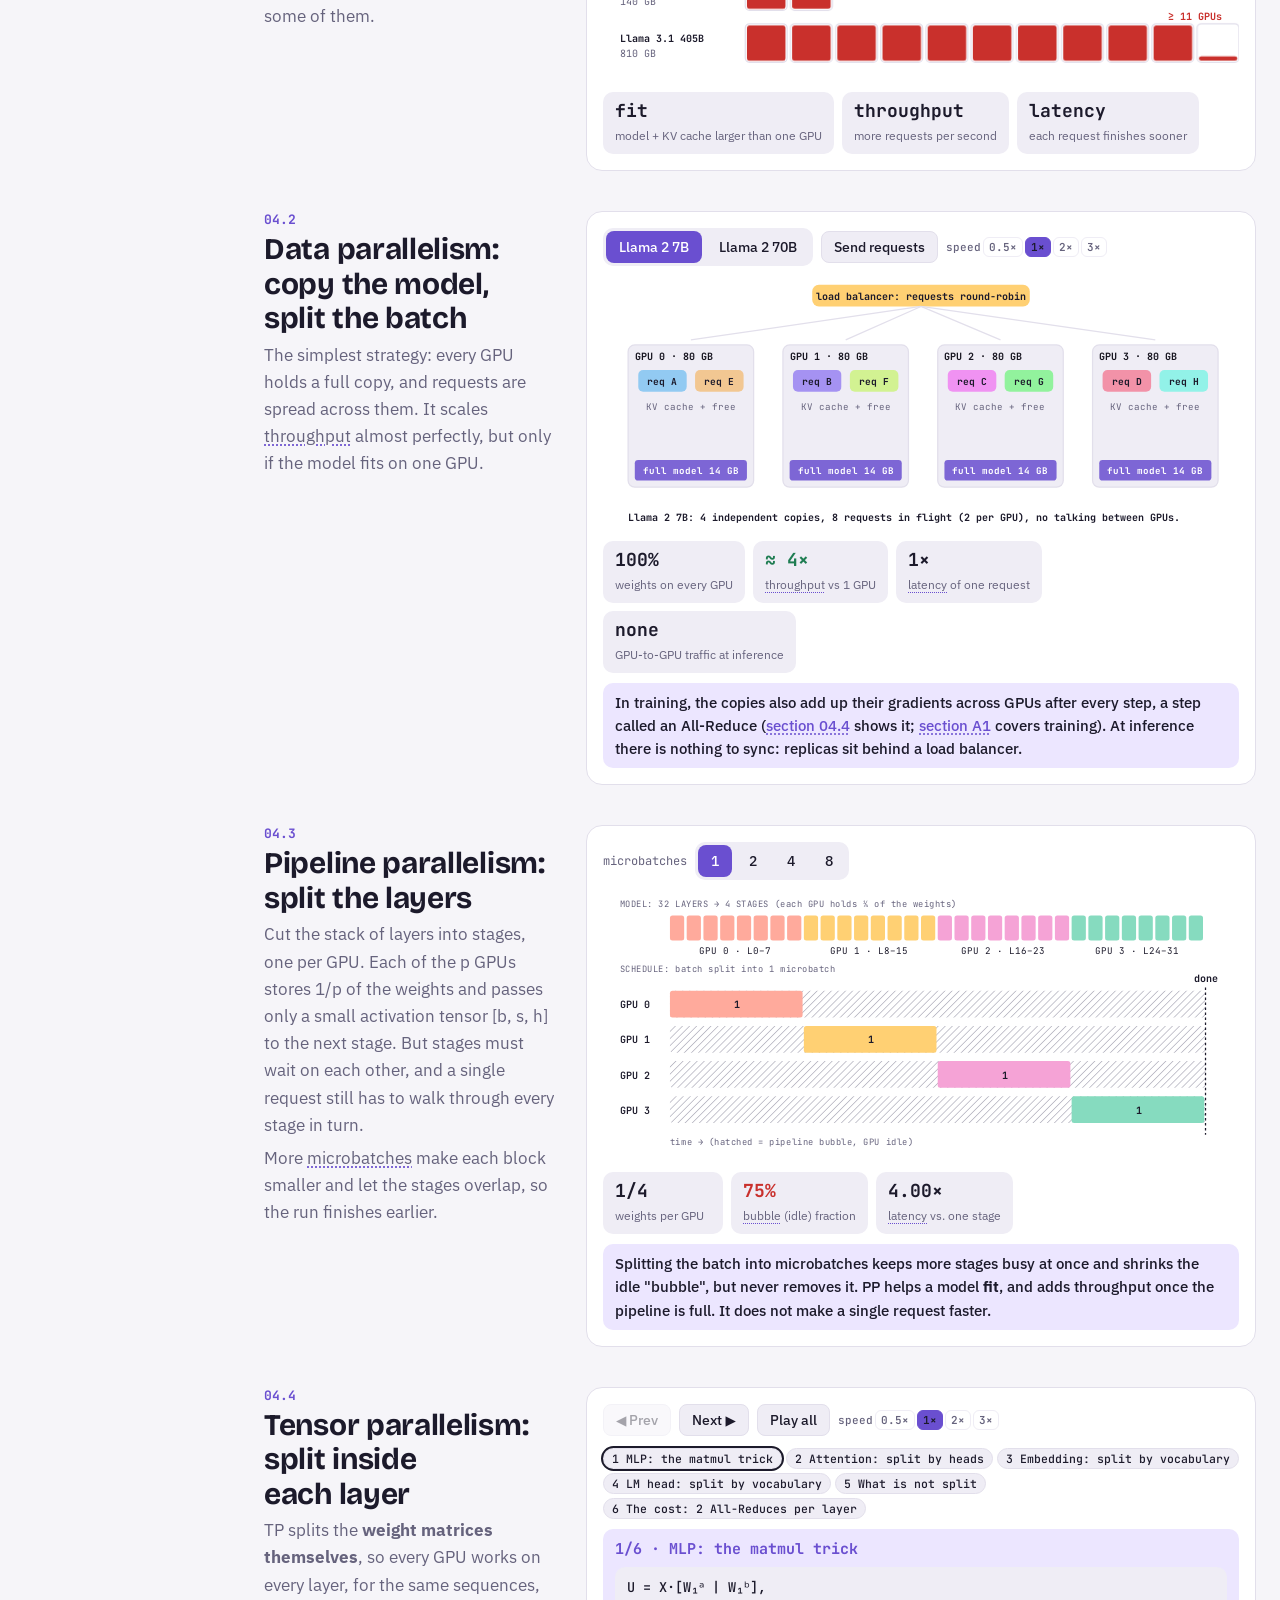
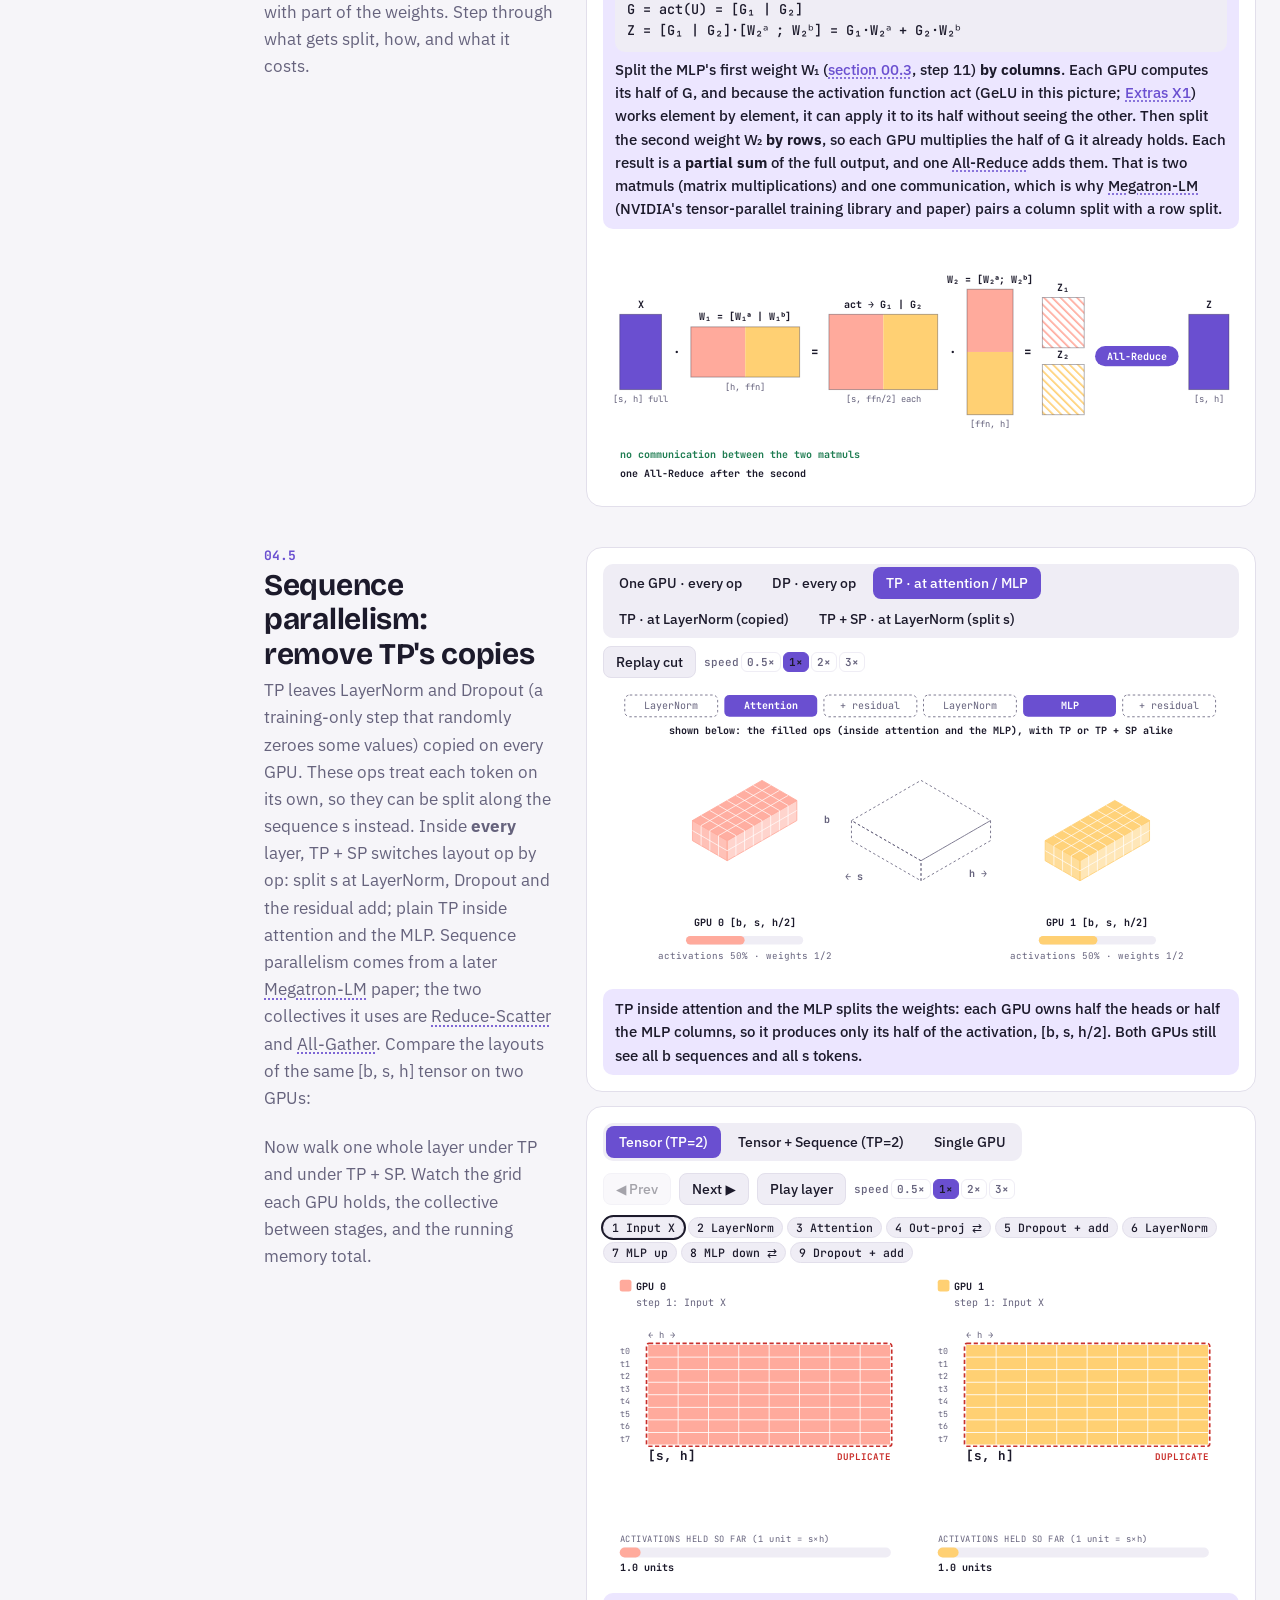
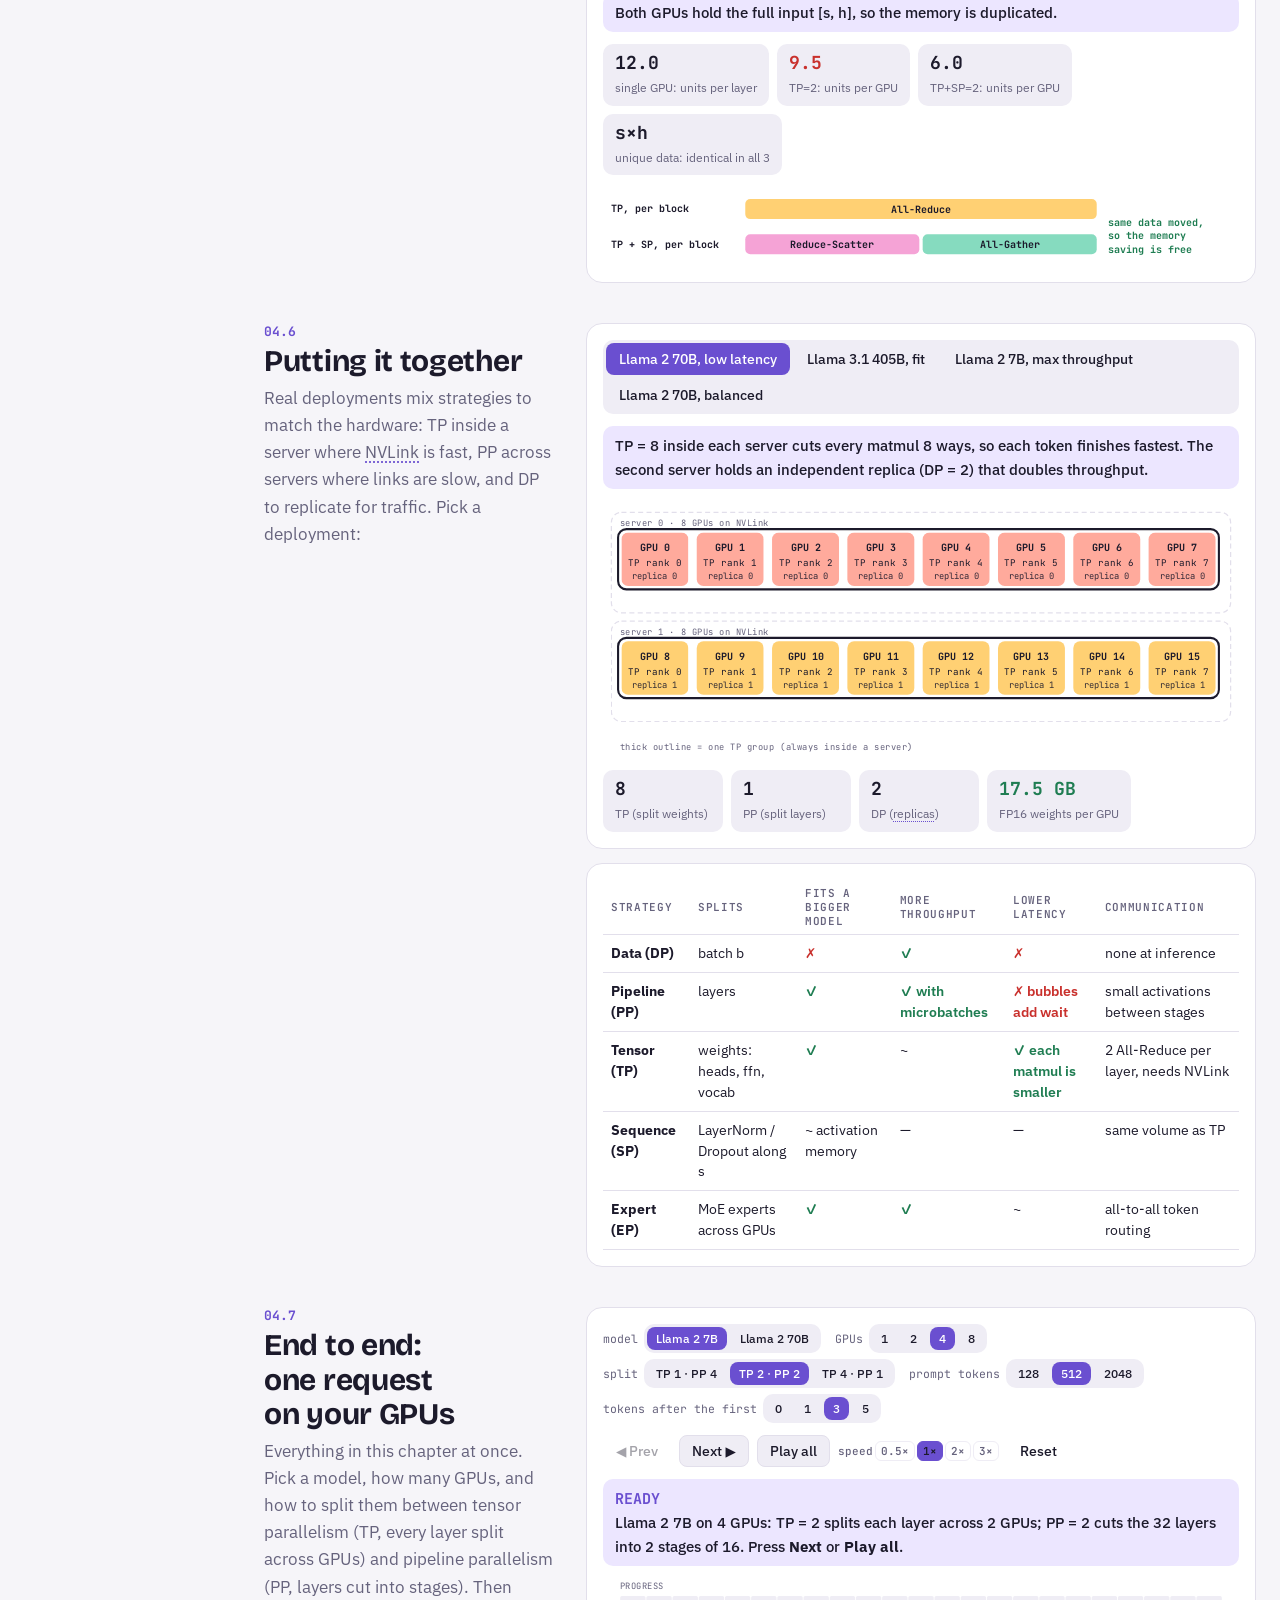
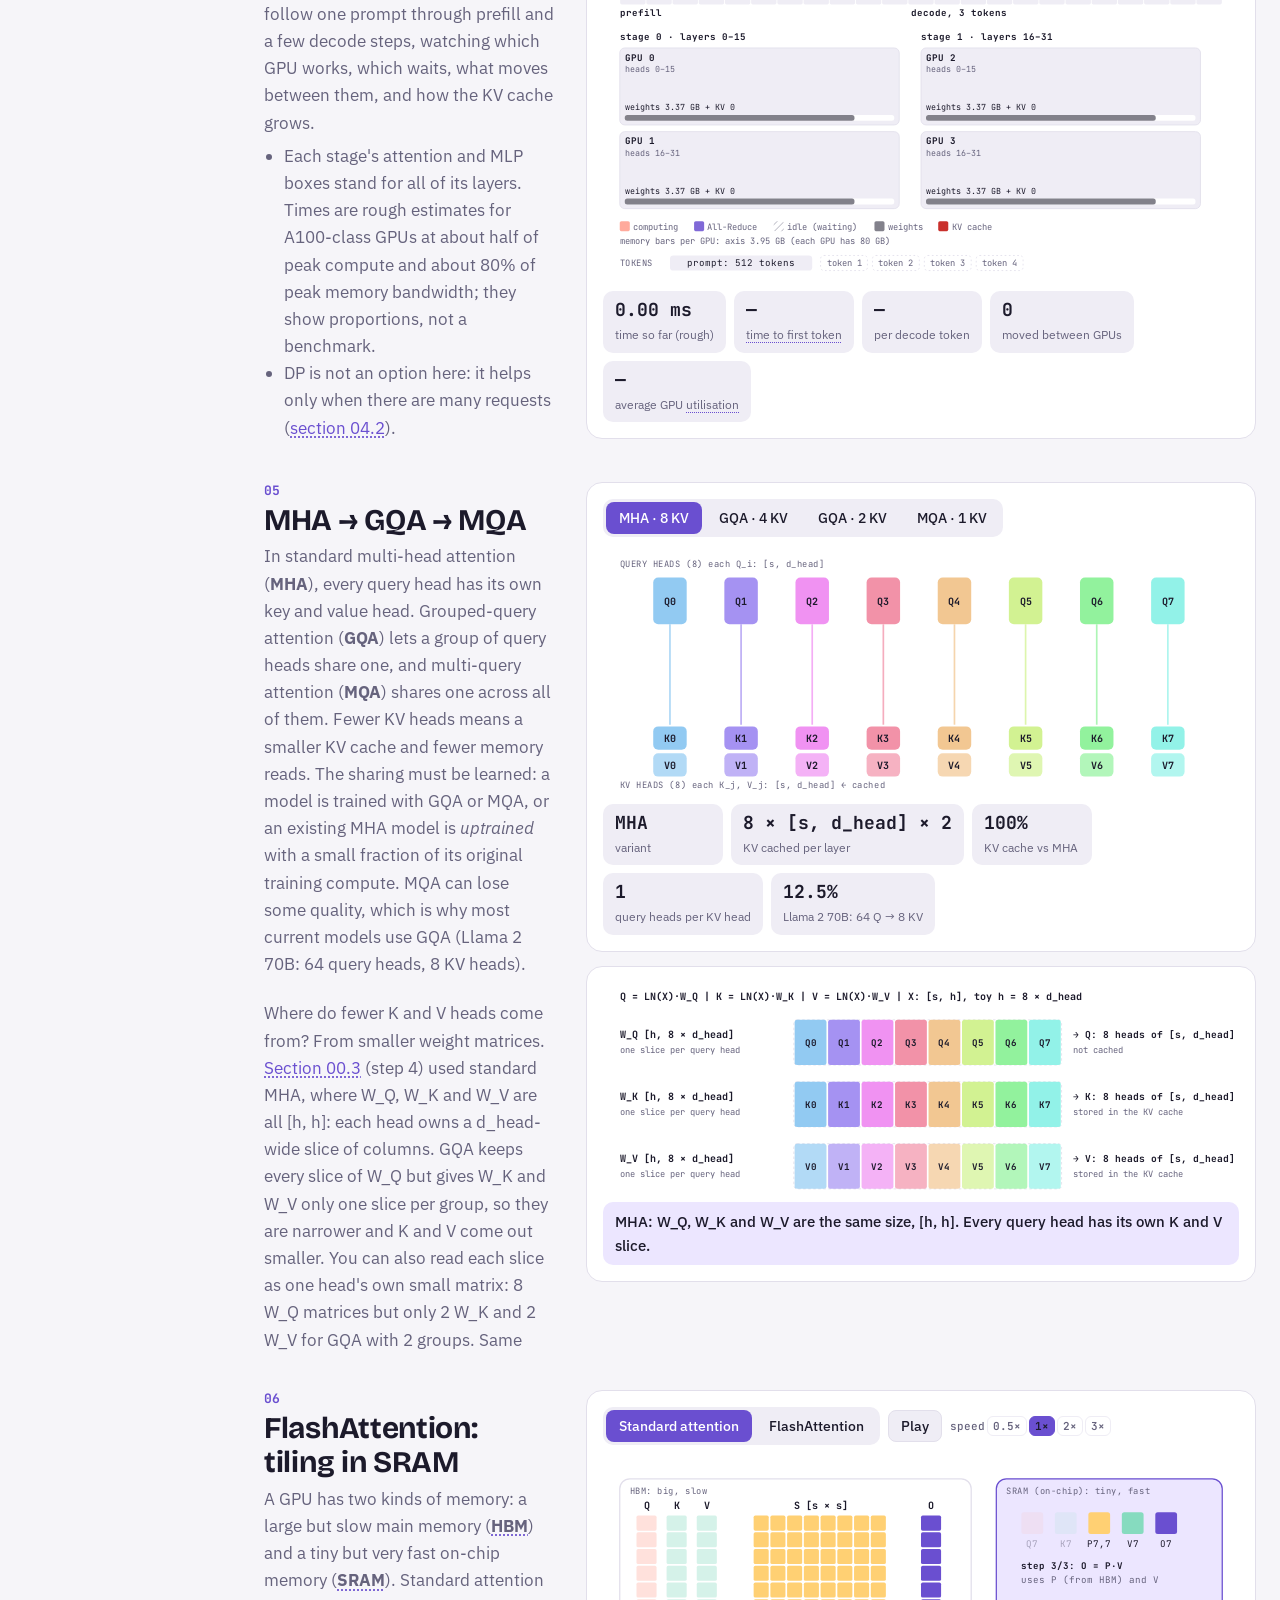
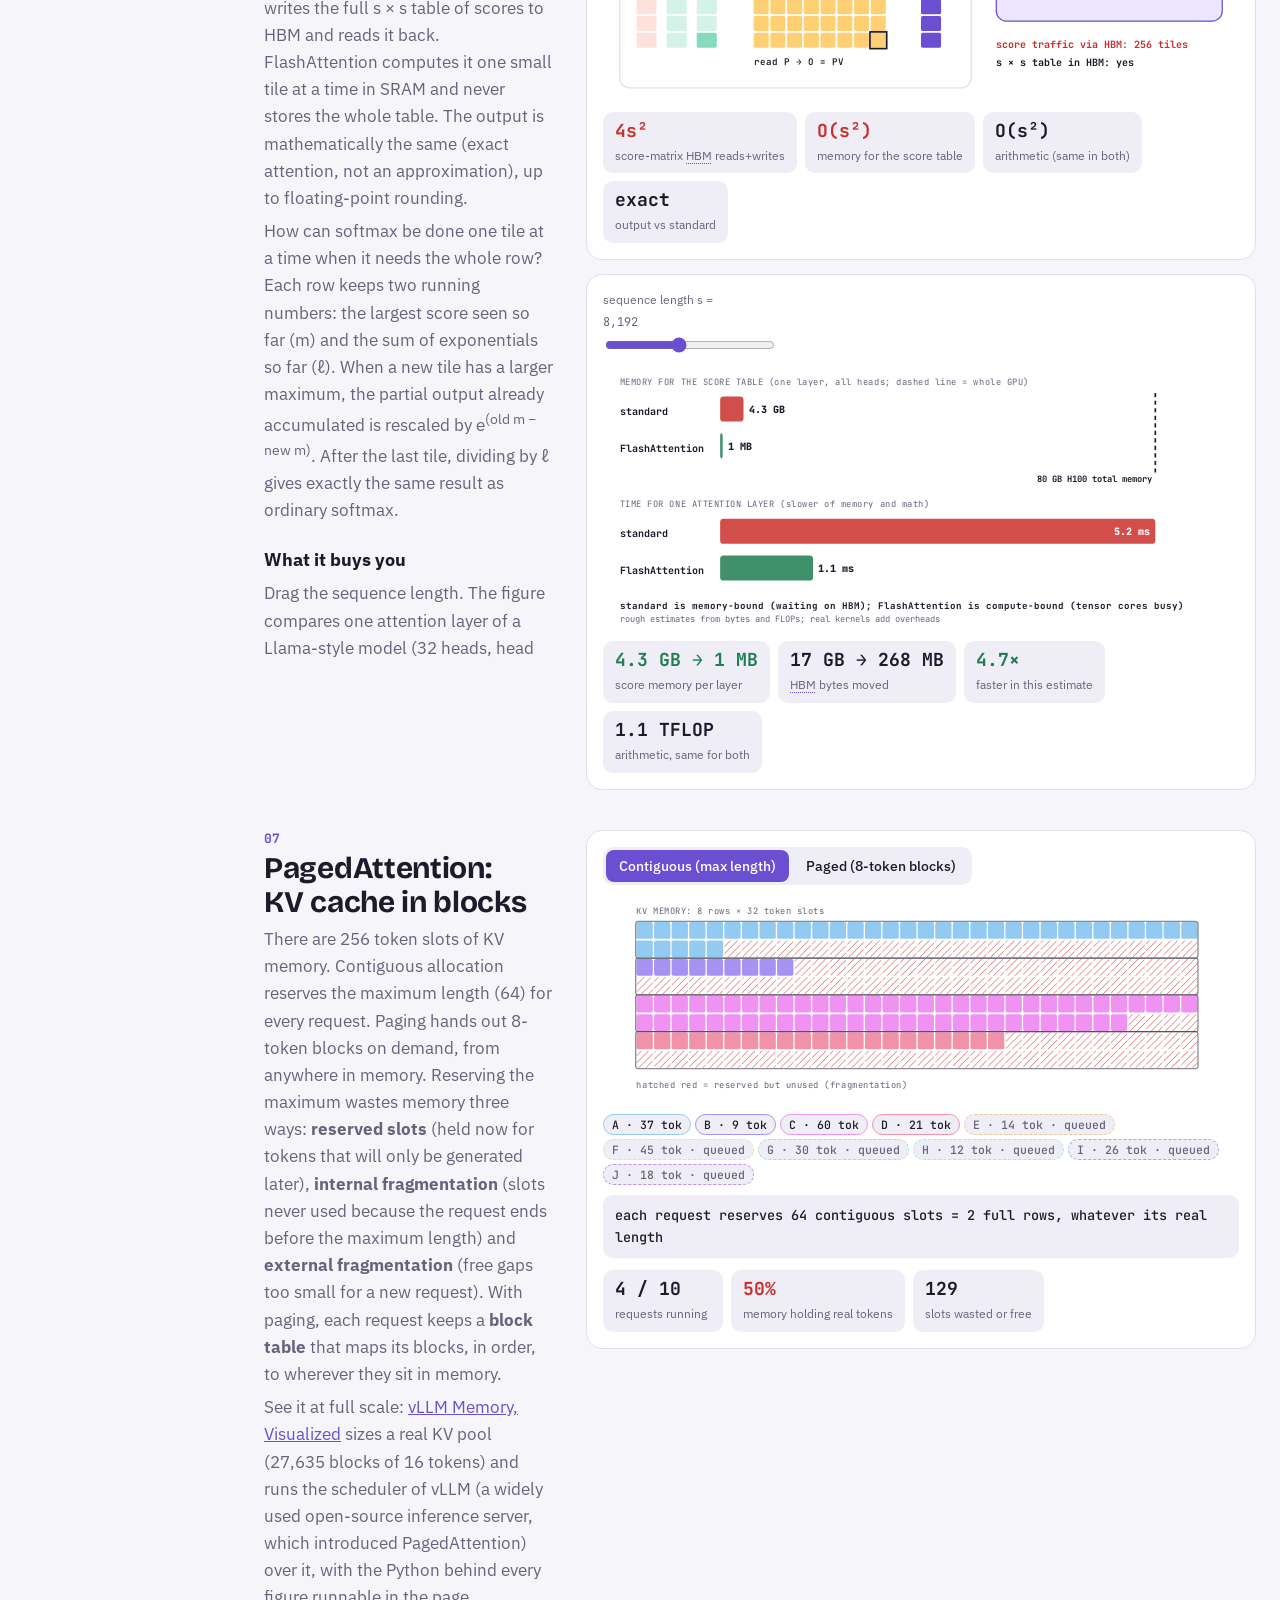
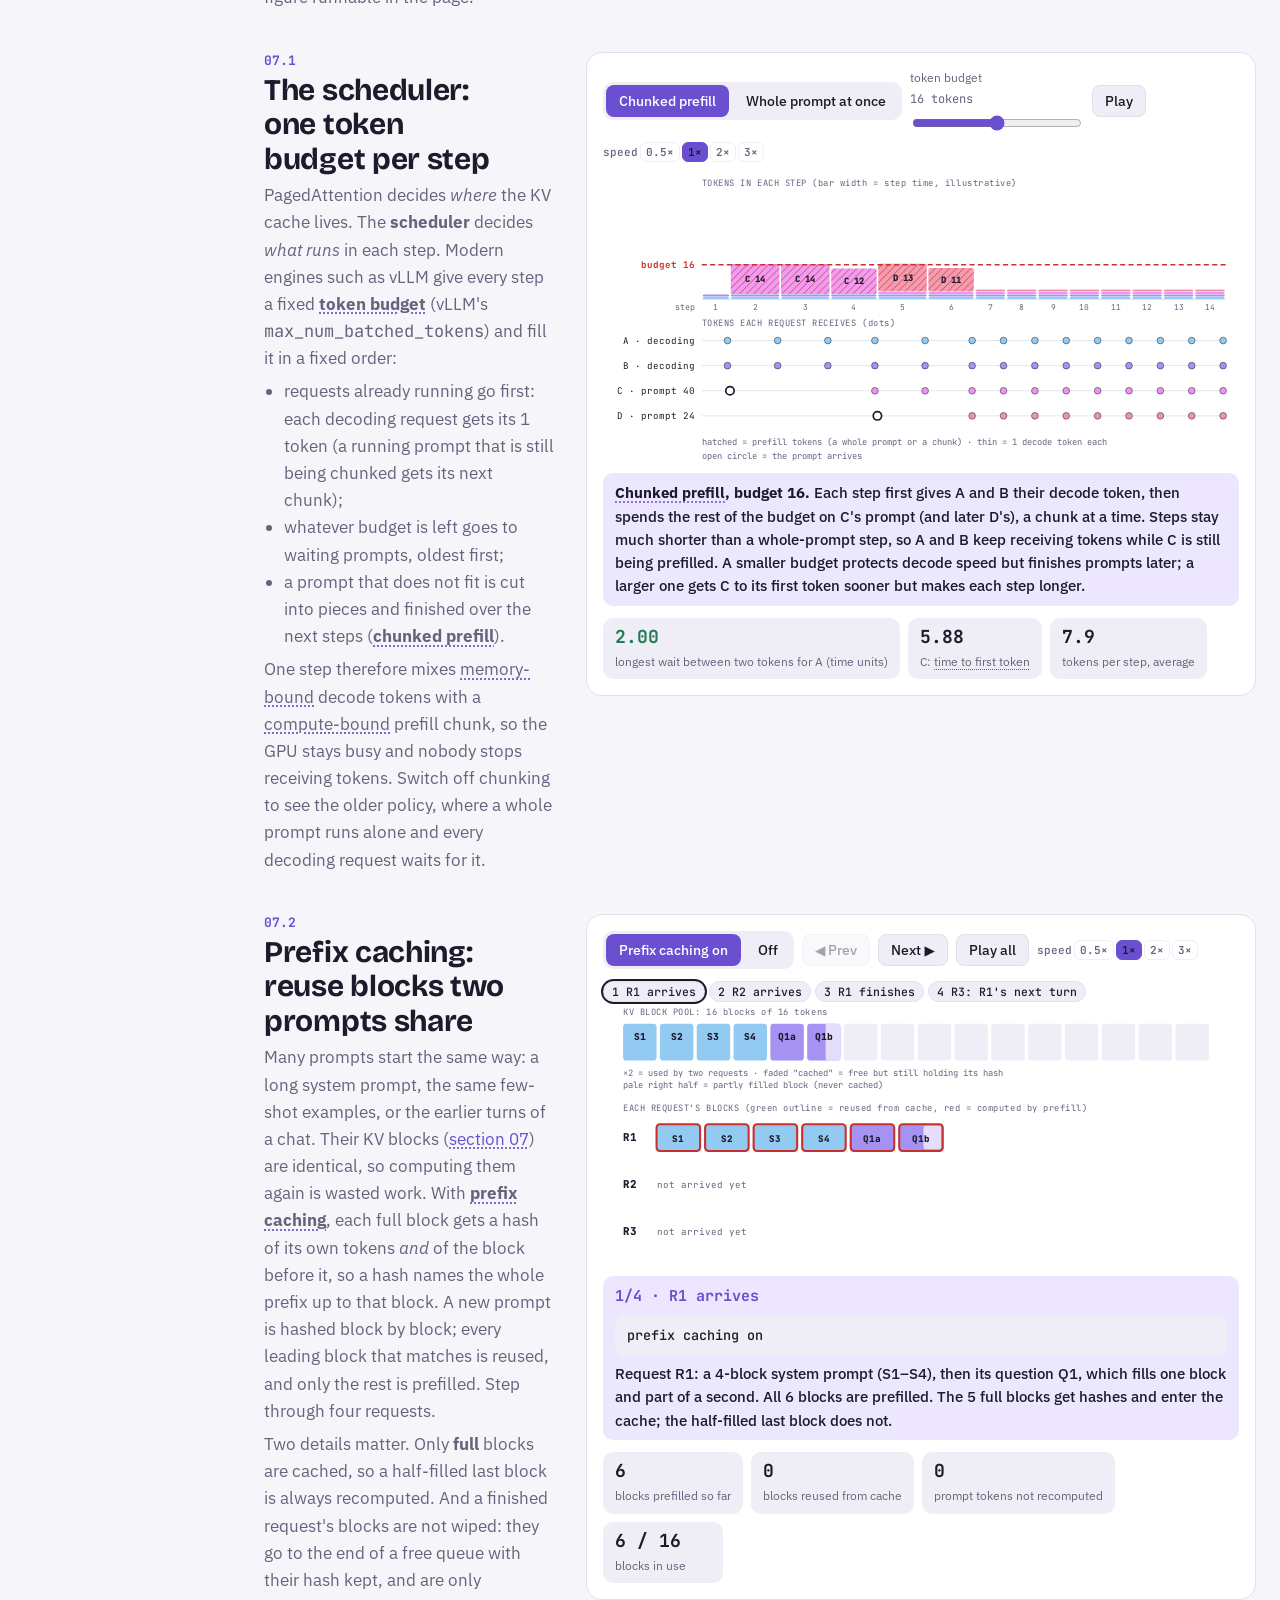
==== commit 4db2fba2: "llm-inference: FlashAttention benefits (memory, traffic, speed vs sequence length) and trade-offs Co" ====
--- a/llm-inference-visualized/index.html
+++ b/llm-inference-visualized/index.html
@@ -163,6 +163,7 @@
 ul.rows li{margin:2px 0}
 footer{max-width:1640px;margin:0 auto;padding:20px;color:var(--muted);font-size:13px;border-top:1px solid var(--line)}
 @media (prefers-reduced-motion: reduce){*{transition:none!important}}
+.sub-h{font-size:18px;margin:22px 0 4px;font-weight:800}
 </style>
 </head>
 <body>
@@ -517,6 +518,21 @@
     <div class="svgbox"><svg id="fa-svg" viewBox="0 0 760 290" role="img" aria-label="FlashAttention tiling"></svg></div>
     <div class="stats" id="fa-stats"></div>
   </div>
+  <p class="cap">How can softmax be done one tile at a time when it needs the whole row? Each row keeps two running numbers: the largest score seen so far (m) and the sum of exponentials so far (ℓ). When a new tile has a larger maximum, the partial output already accumulated is rescaled by e<sup>(old m − new m)</sup>. After the last tile, dividing by ℓ gives exactly the same result as ordinary softmax.</p>
+  <h3 class="sub-h">What it buys you</h3>
+  <p class="cap">Drag the sequence length. The figure compares one attention layer of a Llama-style model (32 heads, head size 128, BF16, one sequence), using H100 speeds: 3.35 TB/s HBM bandwidth and 989 TFLOP/s for BF16 tensor-core math. The arithmetic is identical in both; what changes is the memory the score table needs and the bytes moved through HBM.</p>
+  <div class="fig">
+    <div class="controls"><label class="ctl">sequence length s = <span class="mono" id="fb-sv"></span><input type="range" id="fb-s" min="0" max="7" value="3"></label></div>
+    <div class="svgbox"><svg id="fb-svg" viewBox="0 0 760 312" role="img" aria-label="Memory and time of standard attention versus FlashAttention as sequence length grows"></svg></div>
+    <div class="stats" id="fb-stats"></div>
+  </div>
+  <p class="cap"><b>The gains.</b> Score memory falls from O(s²) to O(s): only the output and one number per row are stored. HBM traffic for the scores disappears, so attention stops waiting on memory and becomes limited by the tensor cores instead, typically 2–4× faster in training and prefill. And because the s × s table never has to fit in memory, context windows of 100k+ tokens became practical.</p>
+  <p class="cap"><b>The trade-offs.</b> None in accuracy. The costs are elsewhere:</p>
+  <ul class="cap">
+    <li><b>Extra arithmetic in training:</b> the backward pass recomputes the score tiles instead of reading a stored table, about 20–30% more FLOPs in attention, but still faster overall because memory was the bottleneck.</li>
+    <li><b>Hand-written, hardware-specific kernels:</b> FlashAttention-2 and -3 are tuned per GPU generation (FlashAttention-3 targets Hopper), so new hardware or a new attention variant needs new kernel work; tools such as FlexAttention exist to generate variants.</li>
+    <li><b>Small gain in decode:</b> with one new token per step there is no big s × s table to avoid; decode is limited by reading the KV cache (section 05). Decode-specific kernels (Flash-Decoding) instead split the KV cache across SMs to keep the GPU busy.</li>
+  </ul>
 </section>
 
 <section id="paged">
@@ -1528,12 +1544,32 @@
     T(svg,470,228,`score traffic via HBM: ${mode==='std'?traffic:0} tiles`,{style:`font-weight:700;fill:${mode==='std'?'var(--bad)':'var(--ok)'}`});
     T(svg,470,250,`s × s table in HBM: ${mode==='std'?(mat?'yes':'—'):'never'}`,{style:'font-weight:700'});
     stats($('#fa-stats'),[{v:mode==='std'?'4s²':'0',l:'score-matrix HBM reads+writes',c:mode==='std'?'warn':'good'},
-      {v:'O(s²)',l:mode==='std'?'extra HBM memory':'compute (unchanged)'},{v:'exact',l:'output vs standard'}]);}
+      {v:mode==='std'?'O(s²)':'O(s)',l:mode==='std'?'memory for the score table':'memory: output + one number per row',c:mode==='std'?'warn':'good'},{v:'O(s²)',l:'arithmetic (same in both)'},{v:'exact',l:'output vs standard'}]);}
   function stop(){clearInterval(timer);timer=null;$('#fa-play').textContent='Play';}
   function play(){if(timer){stop();return;}const end=mode==='std'?255:63;if(RM){k=end;render();return;}k=0;$('#fa-play').textContent='Pause';
     timer=setInterval(()=>{k++;if(k>=end){k=end;render();stop();return;}render();},mode==='std'?35:110);}
   seg($('#fa-seg'),[{l:'Standard attention',v:'std'},{l:'FlashAttention',v:'flash'}],'std',v=>{stop();mode=v;k=mode==='std'?255:63;render();});
   $('#fa-play').onclick=play;k=255;render();
+})();
+
+/* ---------- 06b FlashAttention benefit ---------- */
+(function(){const svg=$('#fb-svg'),SS=[1024,2048,4096,8192,16384,32768,65536,131072],H=32,D=128,BW=3.35e12,FL=989e12;
+  const fmtB=b=>b>=1e12?(b/1e12).toFixed(1)+' TB':b>=1e9?(b/1e9).toFixed(b>=1e10?0:1)+' GB':b>=1e6?(b/1e6).toFixed(0)+' MB':(b/1e3).toFixed(0)+' KB';
+  const fmtT=t=>t>=1e-3?(t*1e3).toFixed(t>=1e-2?0:1)+' ms':(t*1e6).toFixed(0)+' µs';
+  function render(){clear(svg);const s=SS[+$('#fb-s').value];$('#fb-sv').textContent=s.toLocaleString();
+    const memStd=s*s*2*H,memFl=s*4*H,io=4*s*D*2*H,trStd=io+4*s*s*2*H,trFl=io,flops=4*s*s*D*H;
+    const tStd=Math.max(trStd/BW,flops/FL),tFl=Math.max(trFl/BW,flops/FL);
+    const rows=[['MEMORY FOR THE SCORE TABLE (one layer, all heads; dashed line = whole GPU)',memStd,memFl,fmtB,'80 GB H100',80e9],['TIME FOR ONE ATTENTION LAYER (slower of memory and math)',tStd,tFl,fmtT,null,0]];
+    rows.forEach(([title,a,b,f,limLbl,lim],i)=>{const y=20+i*146;T(svg,20,y,title,{class:'lbl'});
+      const mx=Math.max(a,lim||0),sc=520/mx,lg=v=>Math.max(3,v*sc);
+      [['standard',a,'var(--bad)'],['FlashAttention',b,'var(--ok)']].forEach(([n,v,c],j)=>{const yy=y+14+j*44;T(svg,20,yy+22,n,{style:'font-size:12px;font-weight:700'});
+        R(svg,140,yy,lg(v),30,`fill:${c};opacity:.85`,{rx:4});const inside=lg(v)>380,lx=lim?140+lim*sc:0;
+        if(inside)T(svg,134+lg(v),yy+20,f(v)+(lim&&v>lim?' · does not fit':''),{'text-anchor':'end',style:'font-size:12px;font-weight:800;fill:#ffffff'});
+        else T(svg,Math.max(146+lg(v),lx&&lx>140+lg(v)-2&&lx<146+lg(v)+60?lx+6:0),yy+20,f(v),{style:'font-size:12px;font-weight:800'});});
+      if(lim){const x=140+lim*sc;S('line',{x1:x,x2:x,y1:y+10,y2:y+108,style:'stroke:var(--ink);stroke-width:2;stroke-dasharray:5 4'},svg);T(svg,x>500?x-4:x+4,y+116,limLbl+' total memory',{'text-anchor':x>500?'end':'start',style:'font-size:10.5px;font-weight:700'});}});
+    const bound=trStd/BW>flops/FL;T(svg,20,288,`standard is ${bound?'memory-bound (waiting on HBM)':'compute-bound'}; FlashAttention is ${trFl/BW>flops/FL?'memory-bound':'compute-bound (tensor cores busy)'}`,{style:'font-size:11px;font-weight:700'});T(svg,20,304,'rough estimates from bytes and FLOPs; real kernels add overheads',{style:'font-size:10.5px;fill:var(--muted)'});
+    stats($('#fb-stats'),[{v:fmtB(memStd)+' → '+fmtB(memFl),l:'score memory per layer',c:'good'},{v:fmtB(trStd)+' → '+fmtB(trFl),l:'HBM bytes moved'},{v:memStd>80e9?'won\'t fit':(tStd/tFl).toFixed(1)+'×',l:memStd>80e9?'standard needs more than the GPU has':'faster in this estimate',c:'good'},{v:(flops/1e12).toFixed(flops<1e12?2:1)+' TFLOP',l:'arithmetic, same for both'}]);}
+  $('#fb-s').addEventListener('input',render);render();
 })();
 
 /* ---------- 07 paged attention ---------- */
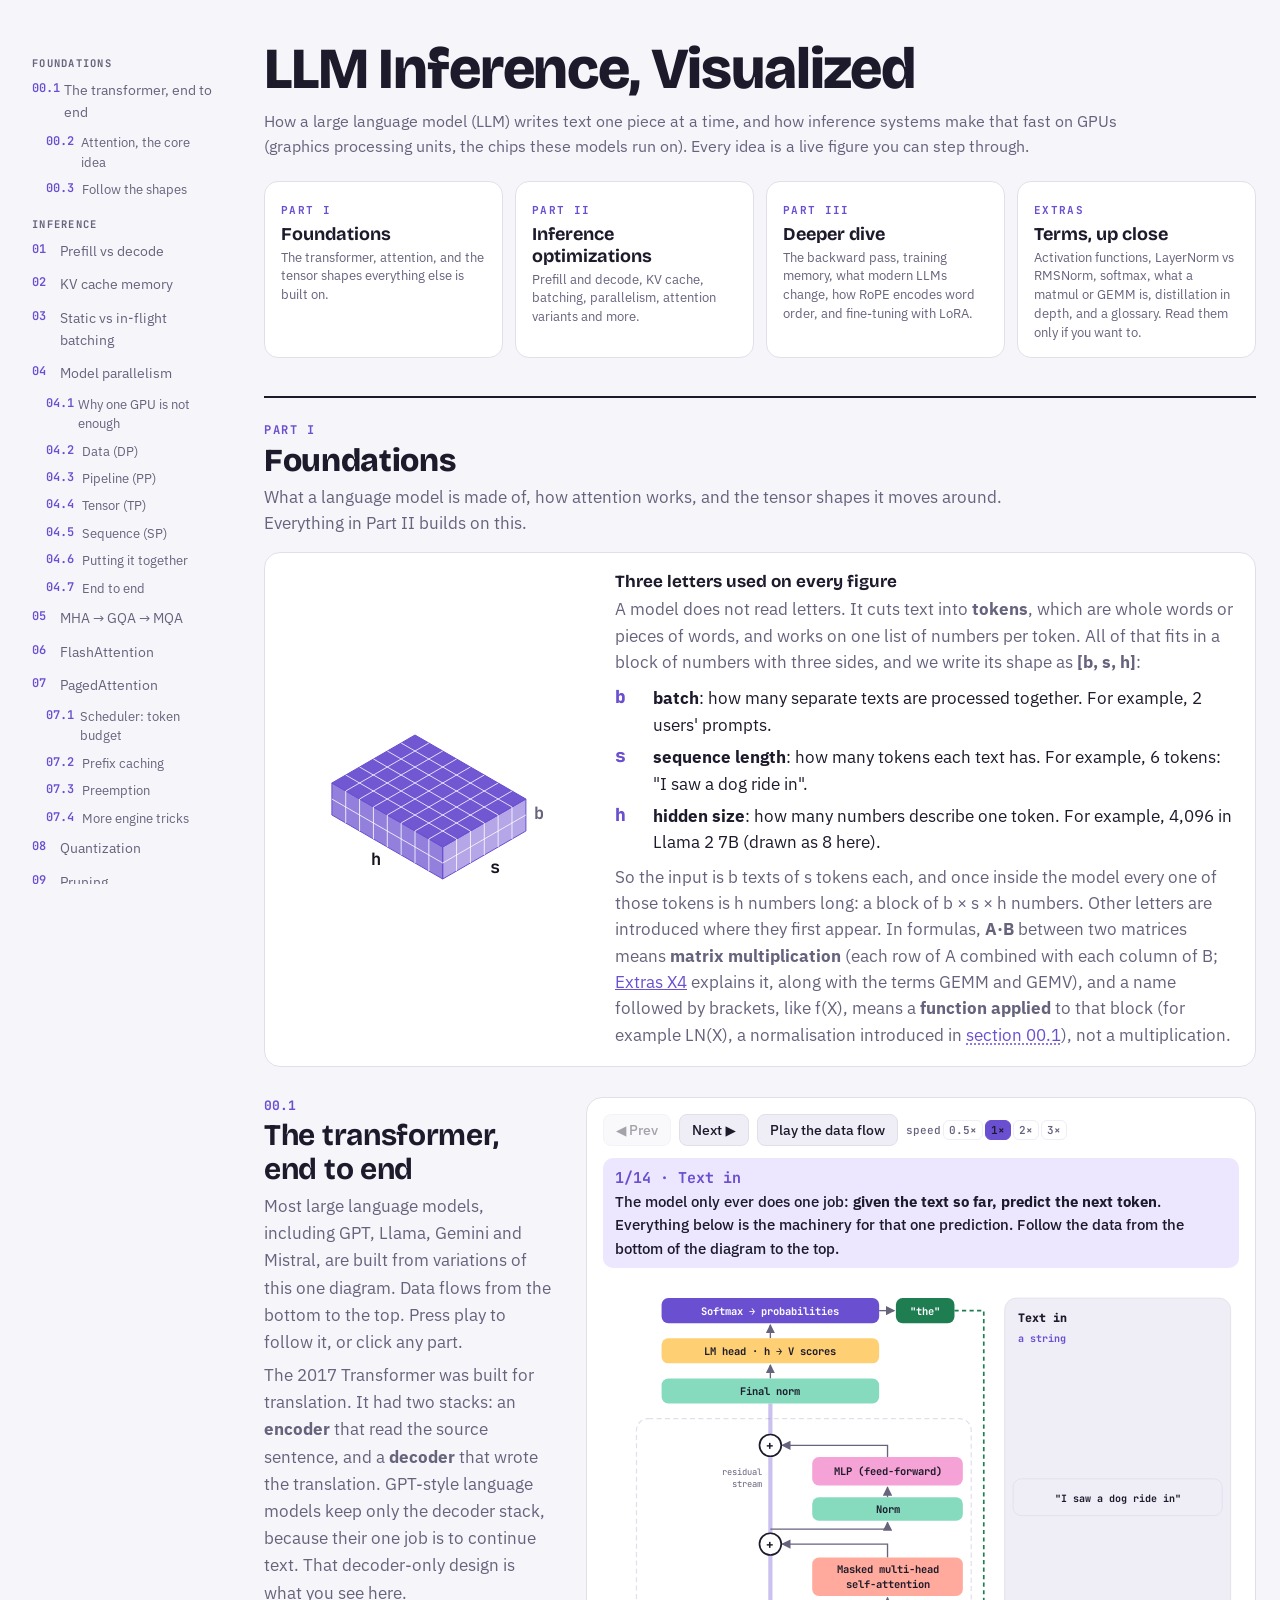
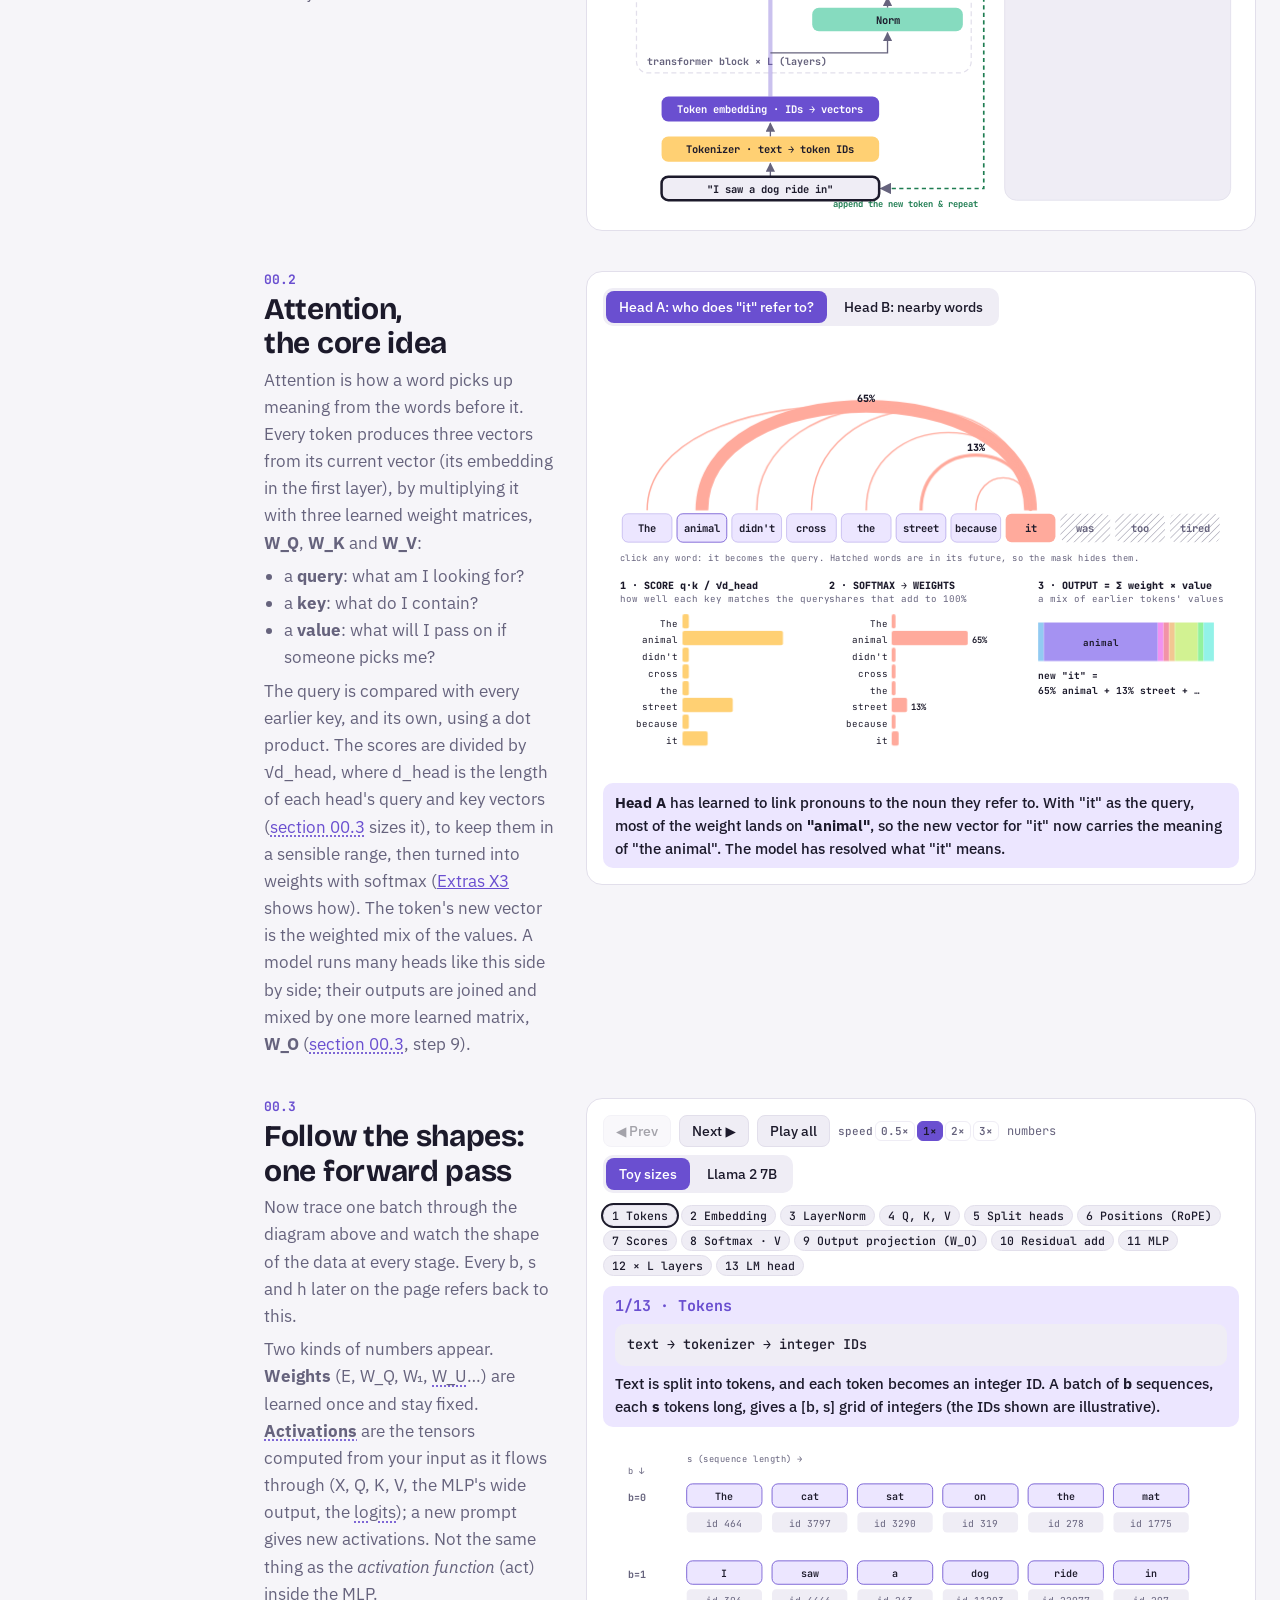
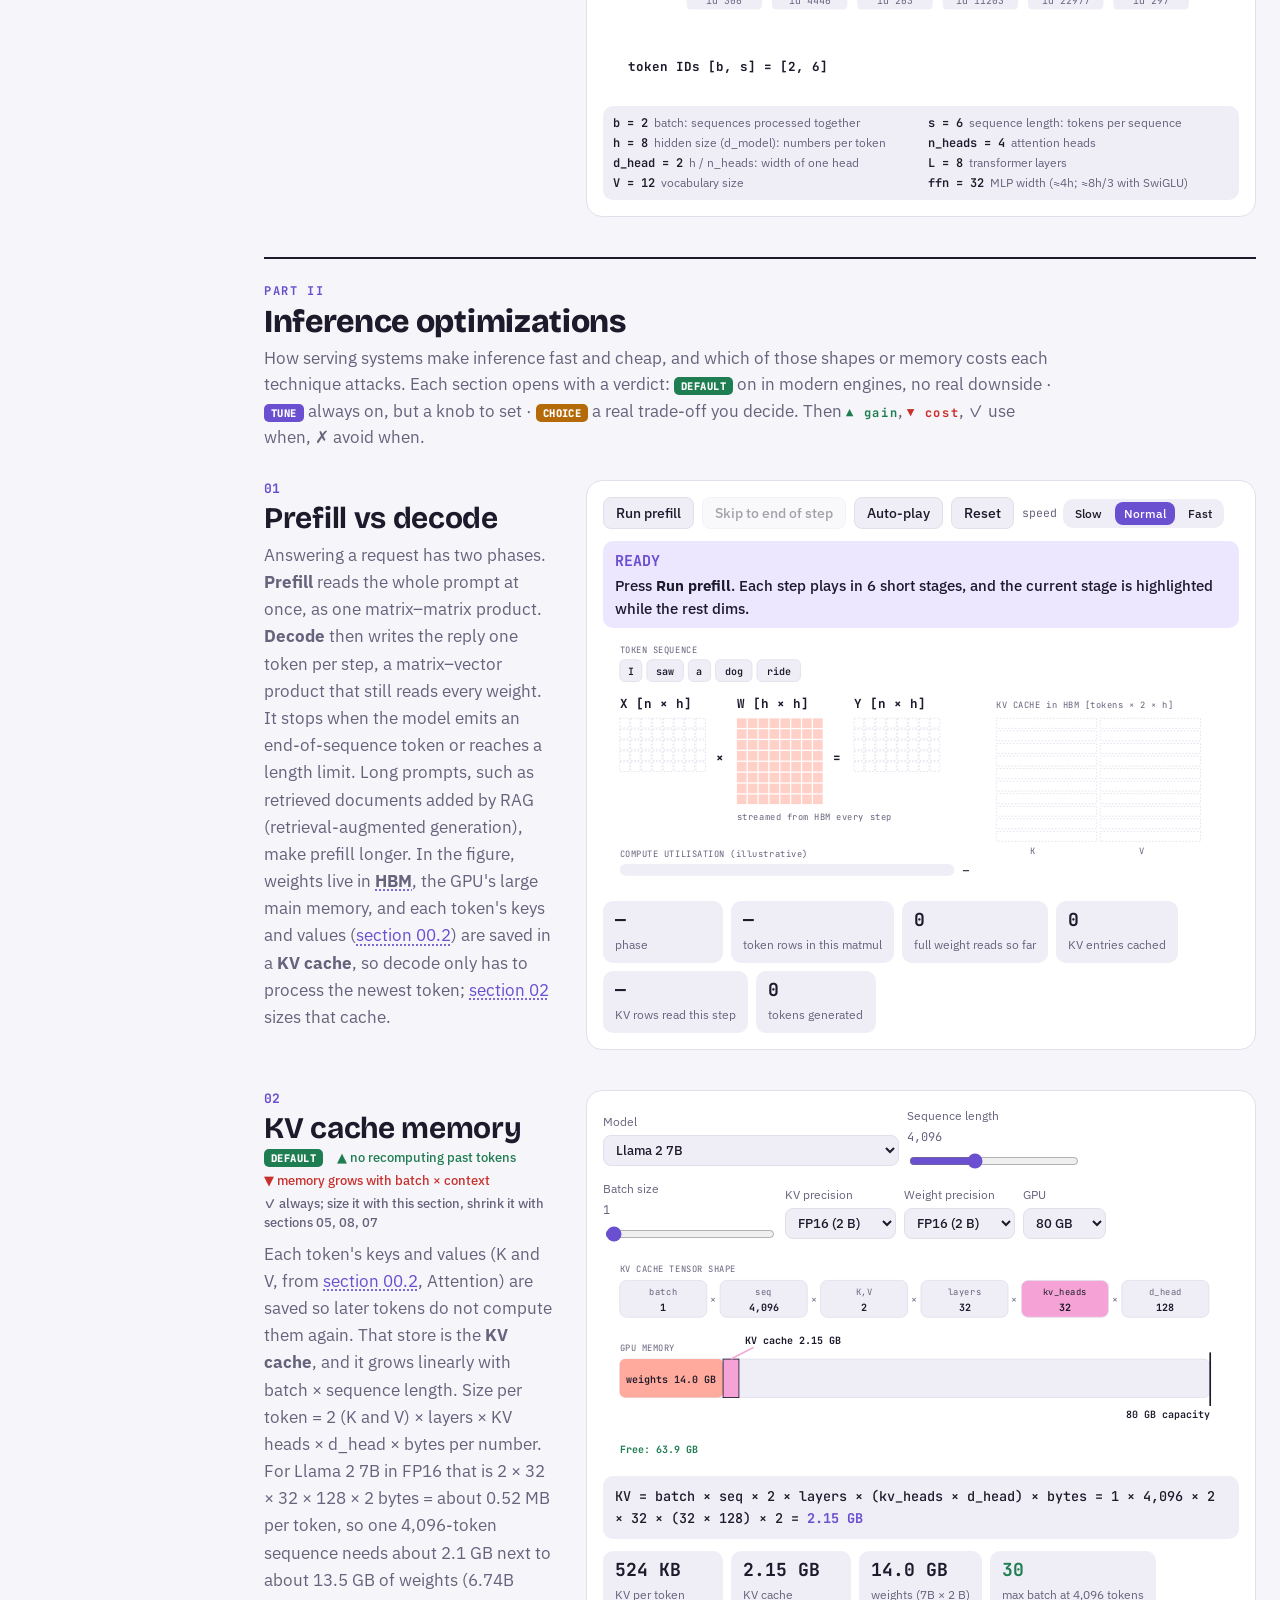
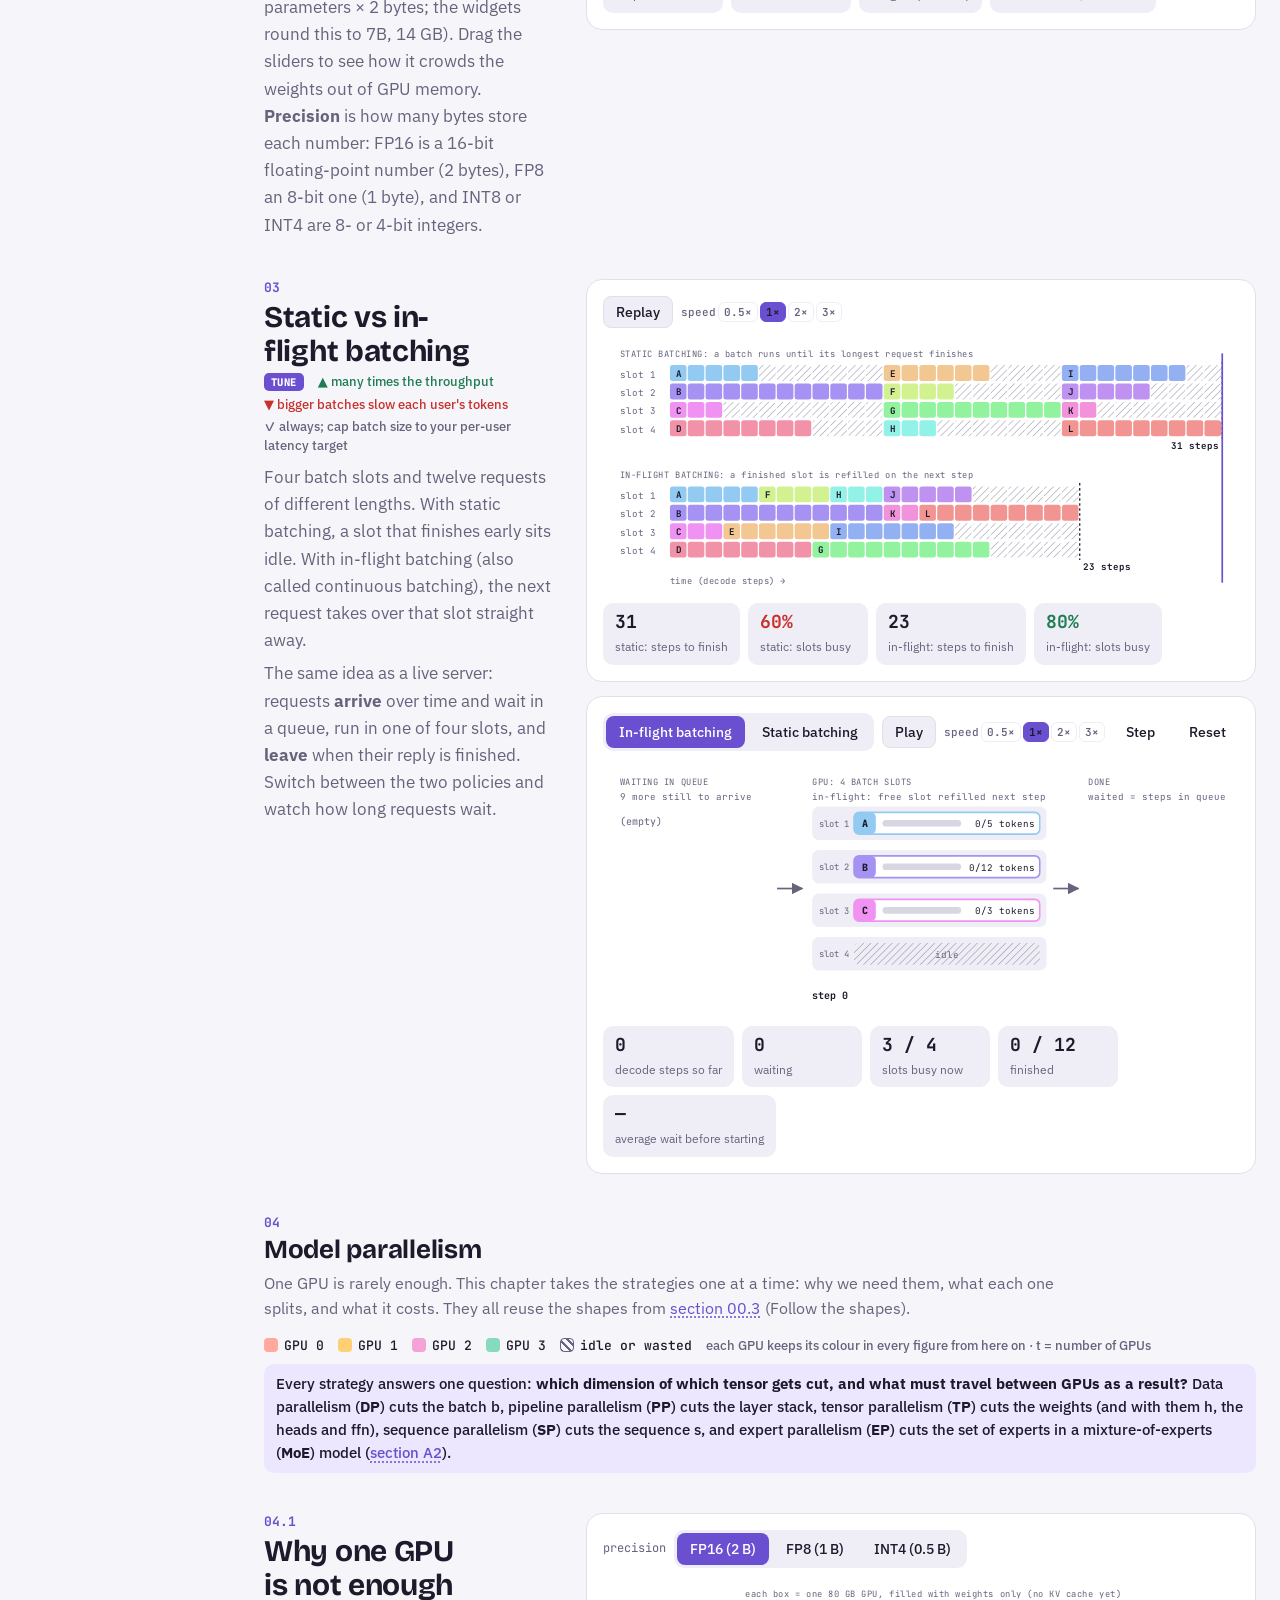
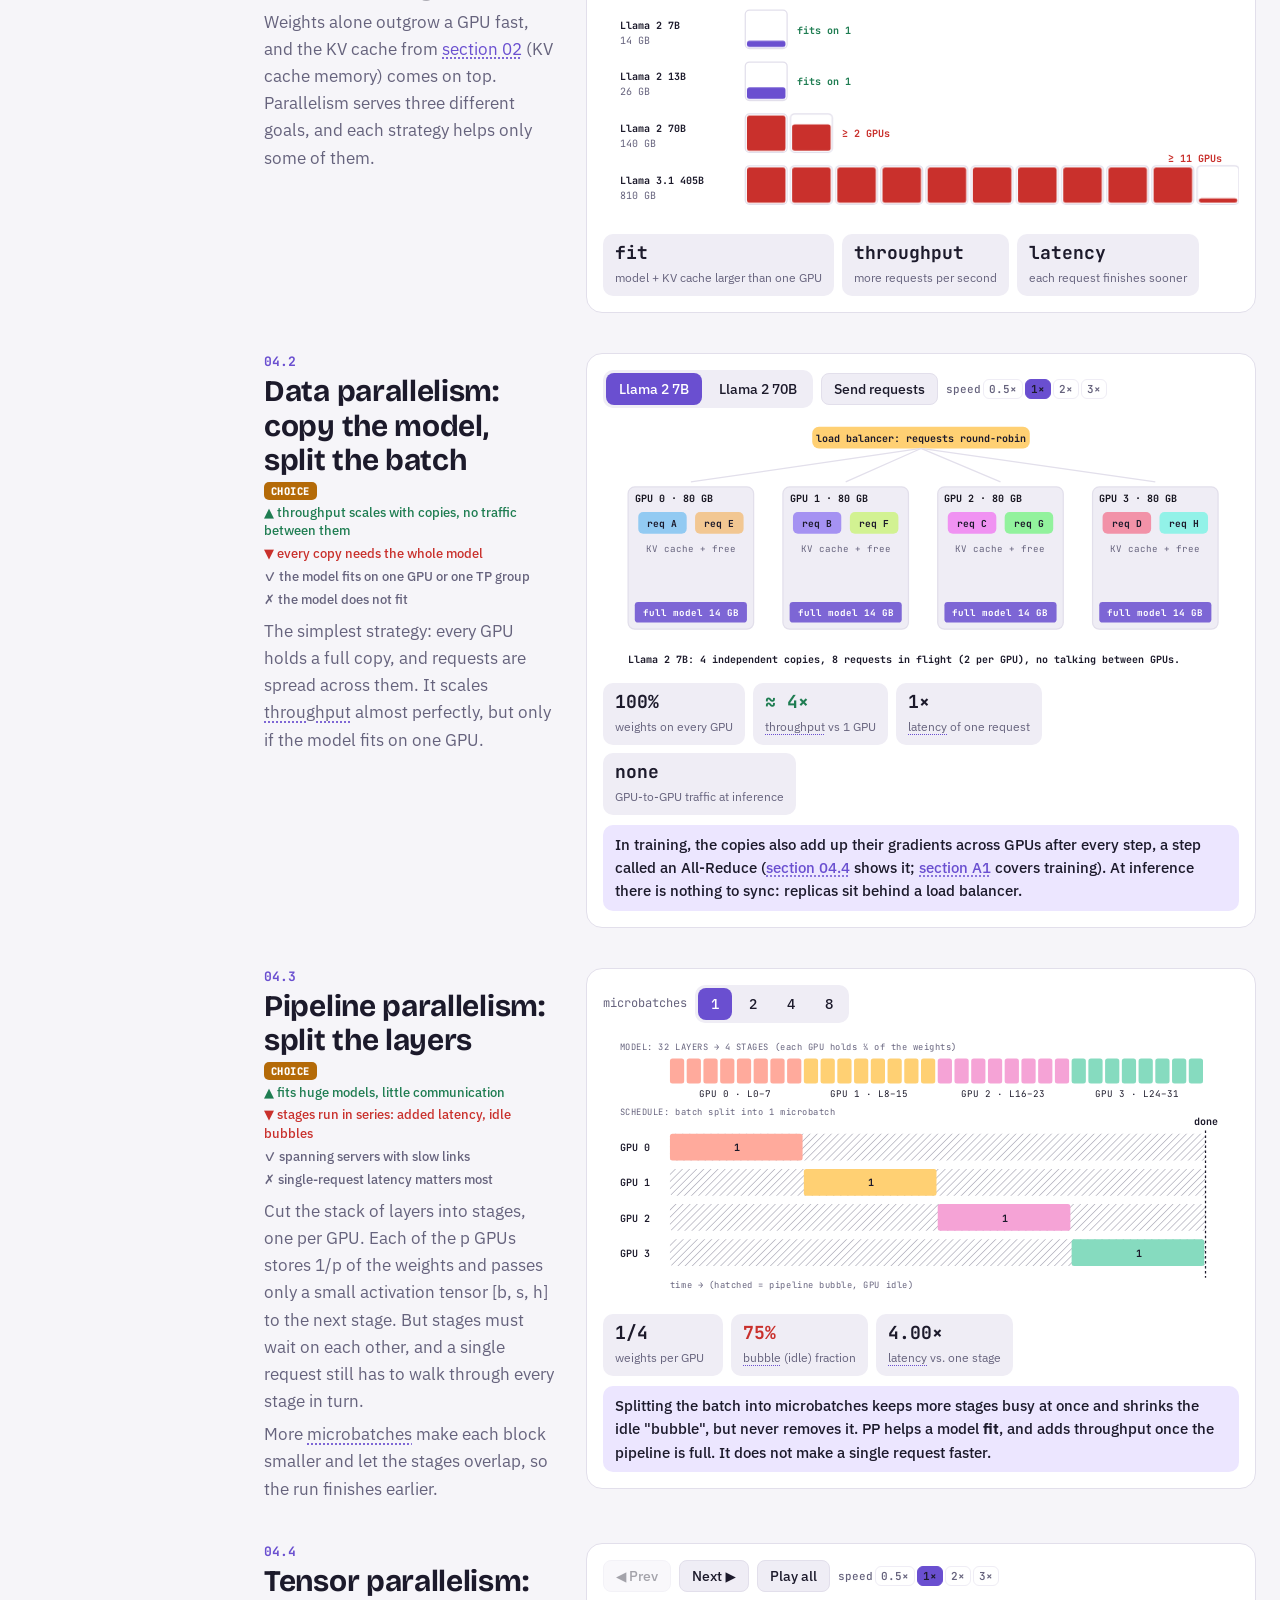
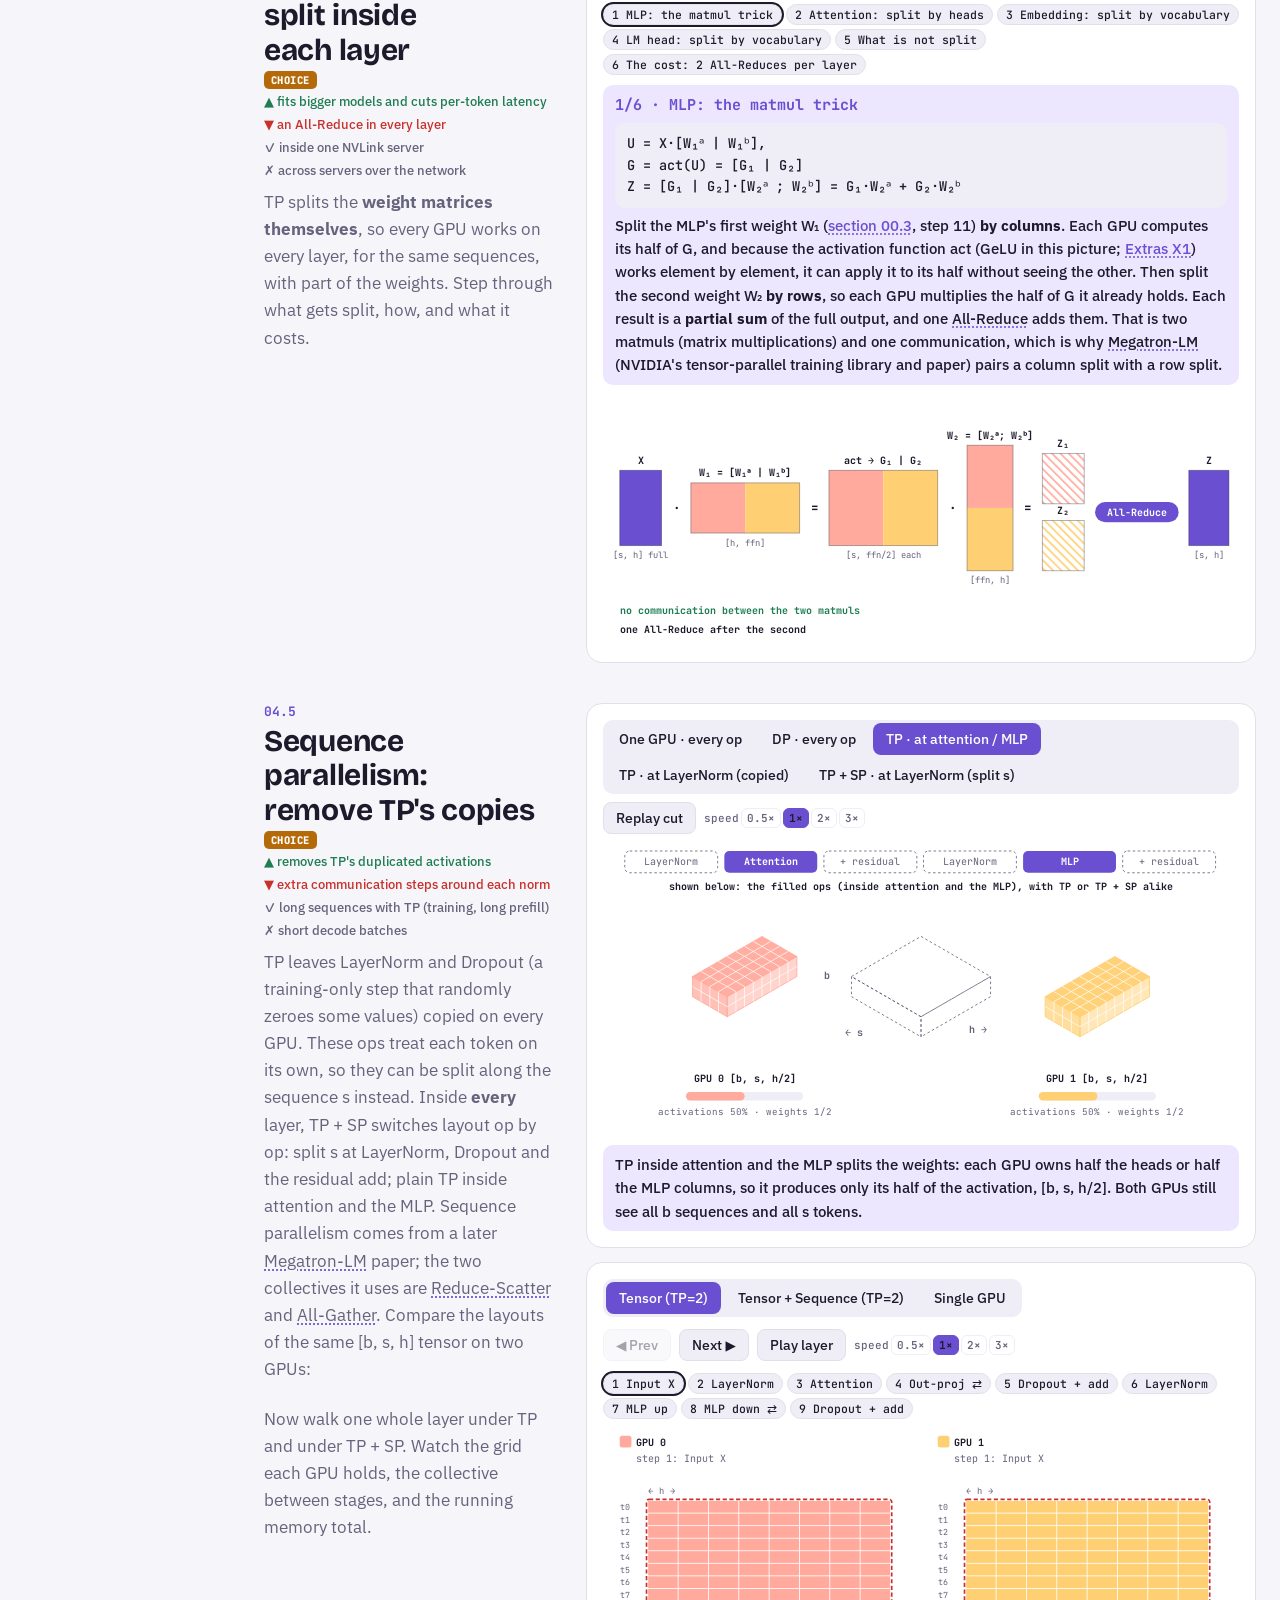
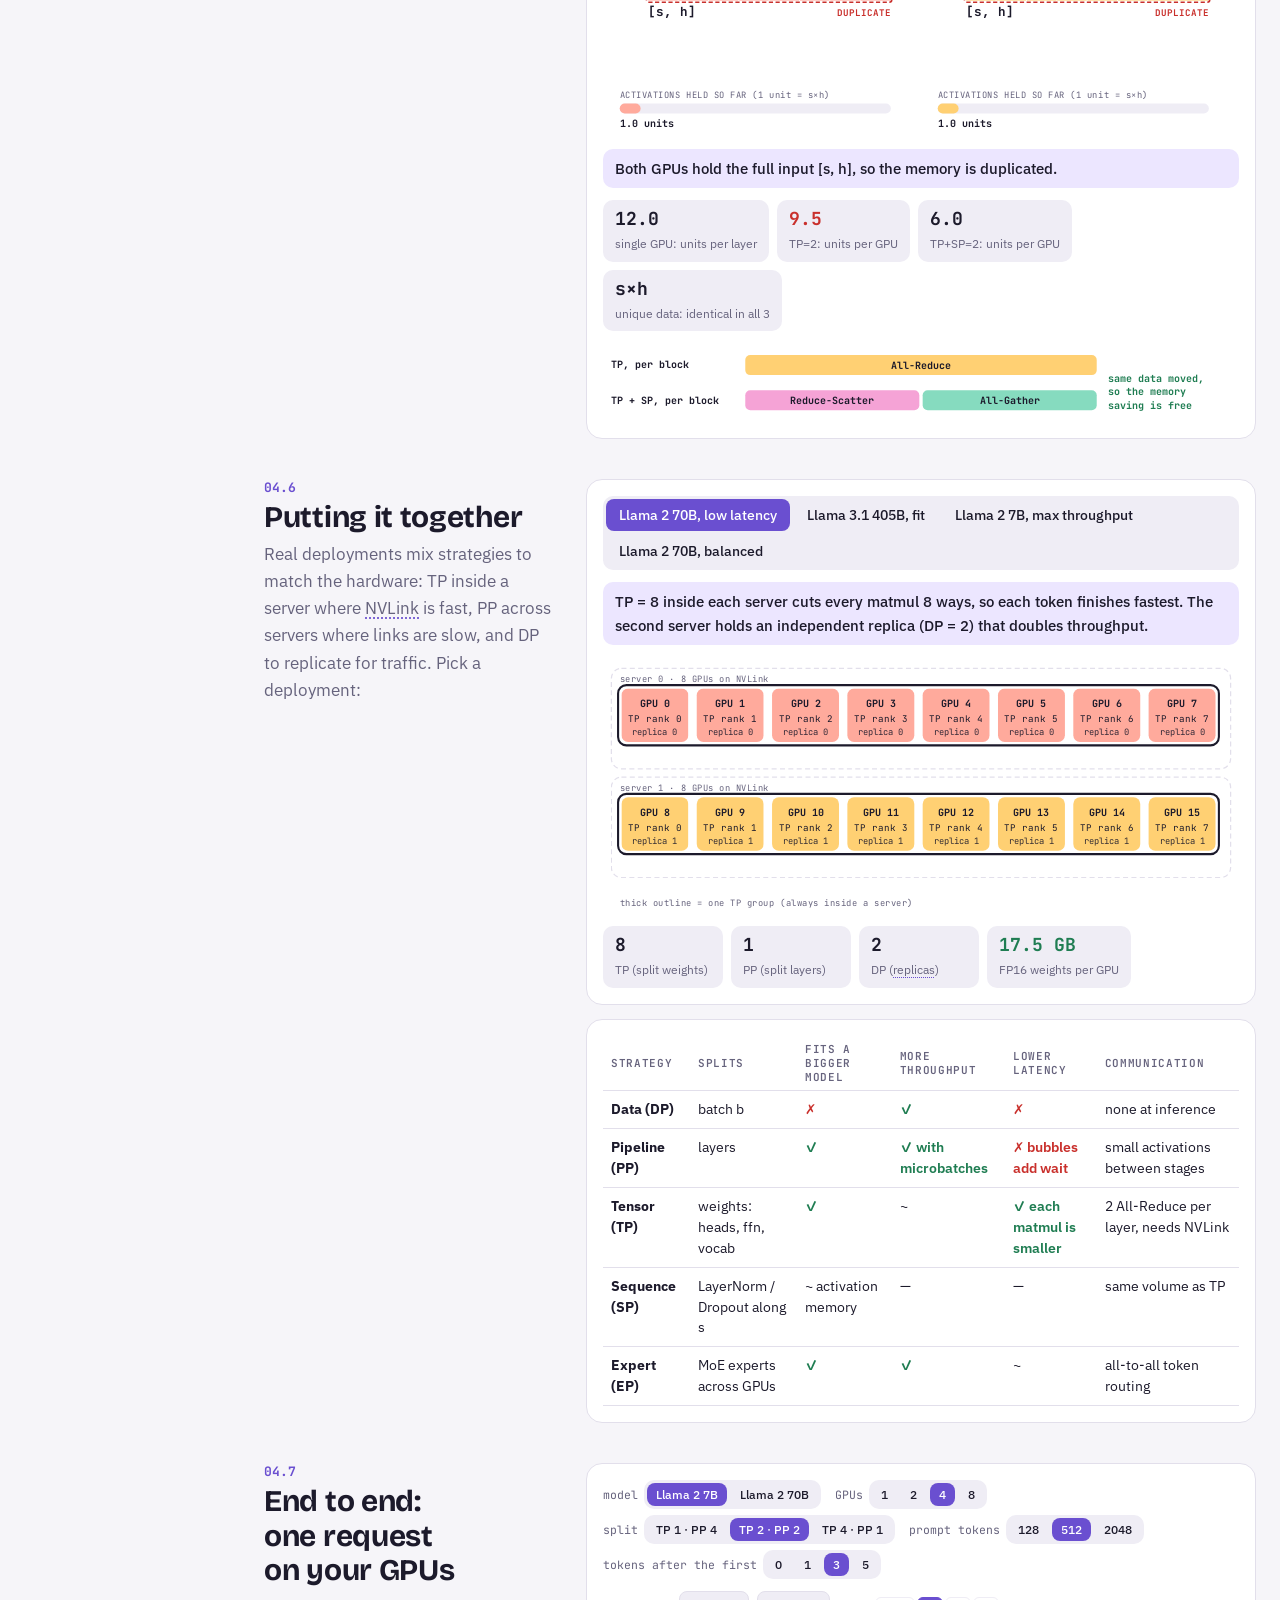
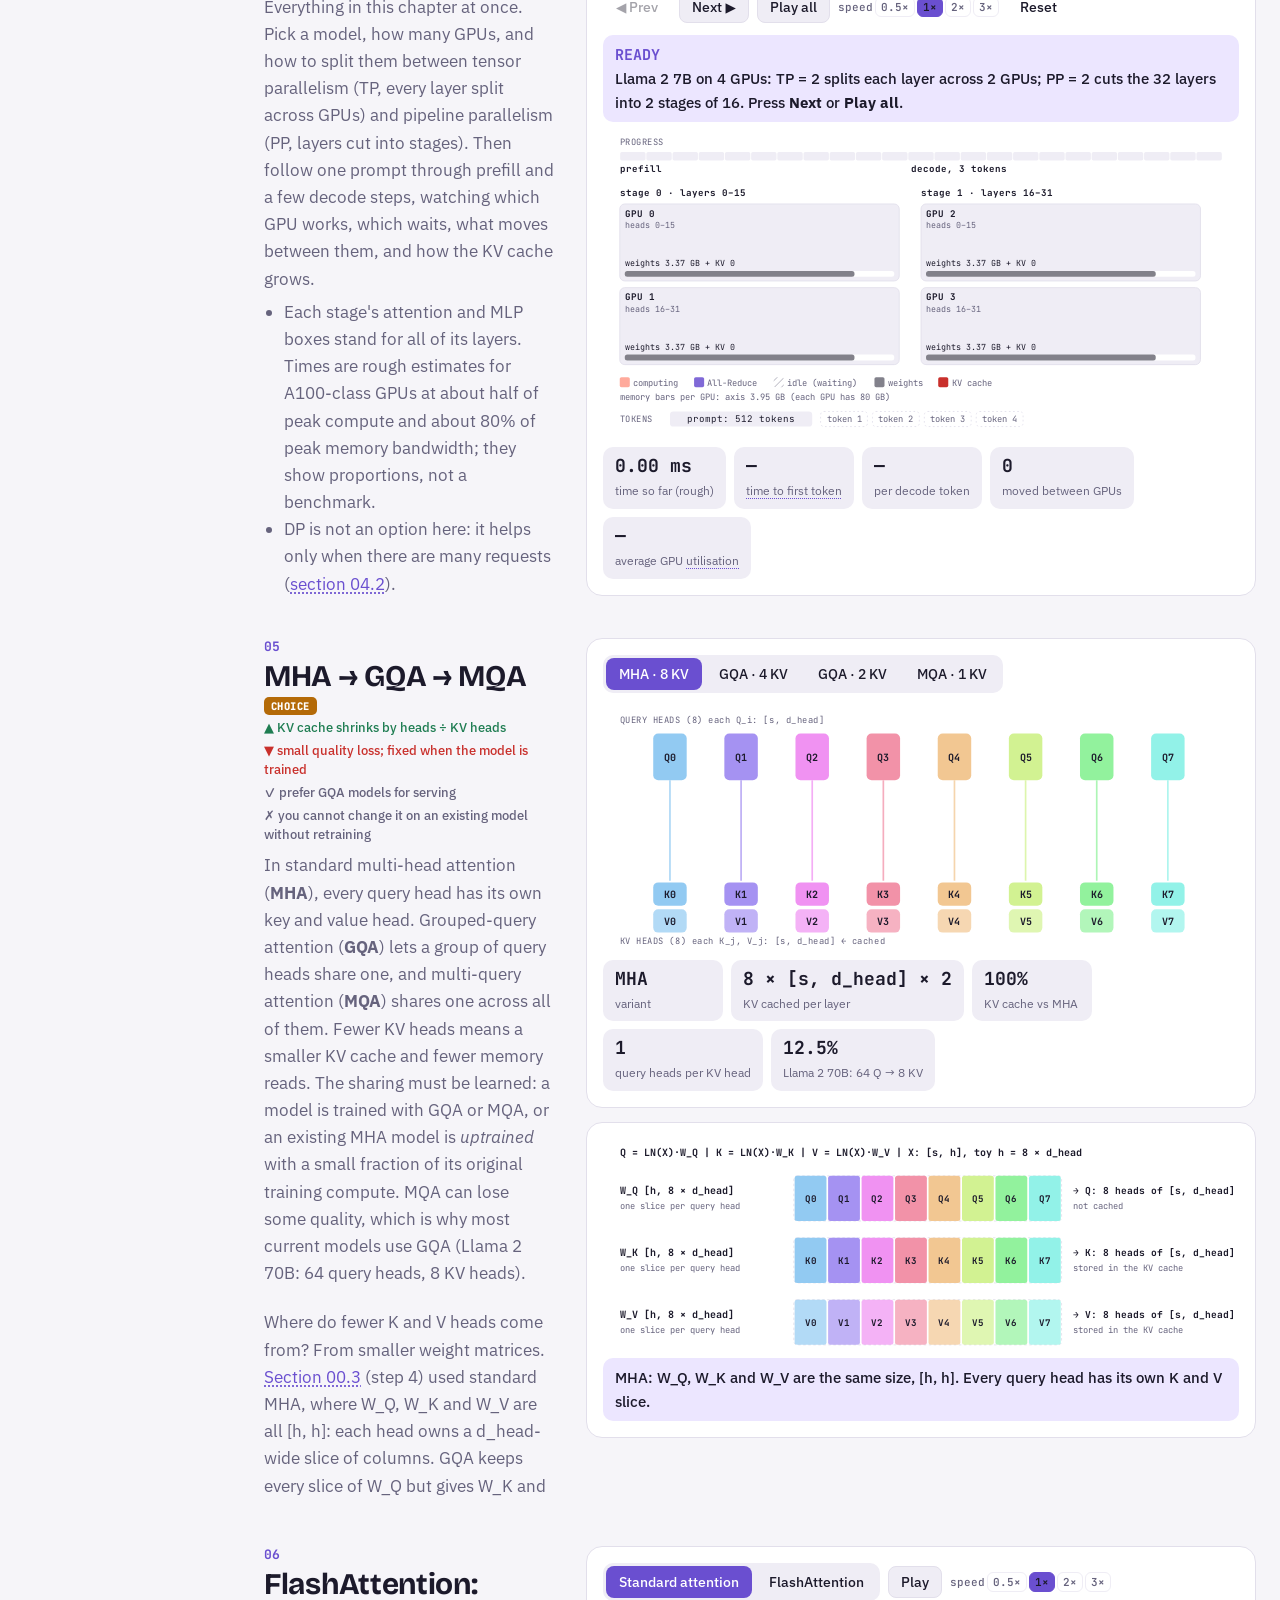
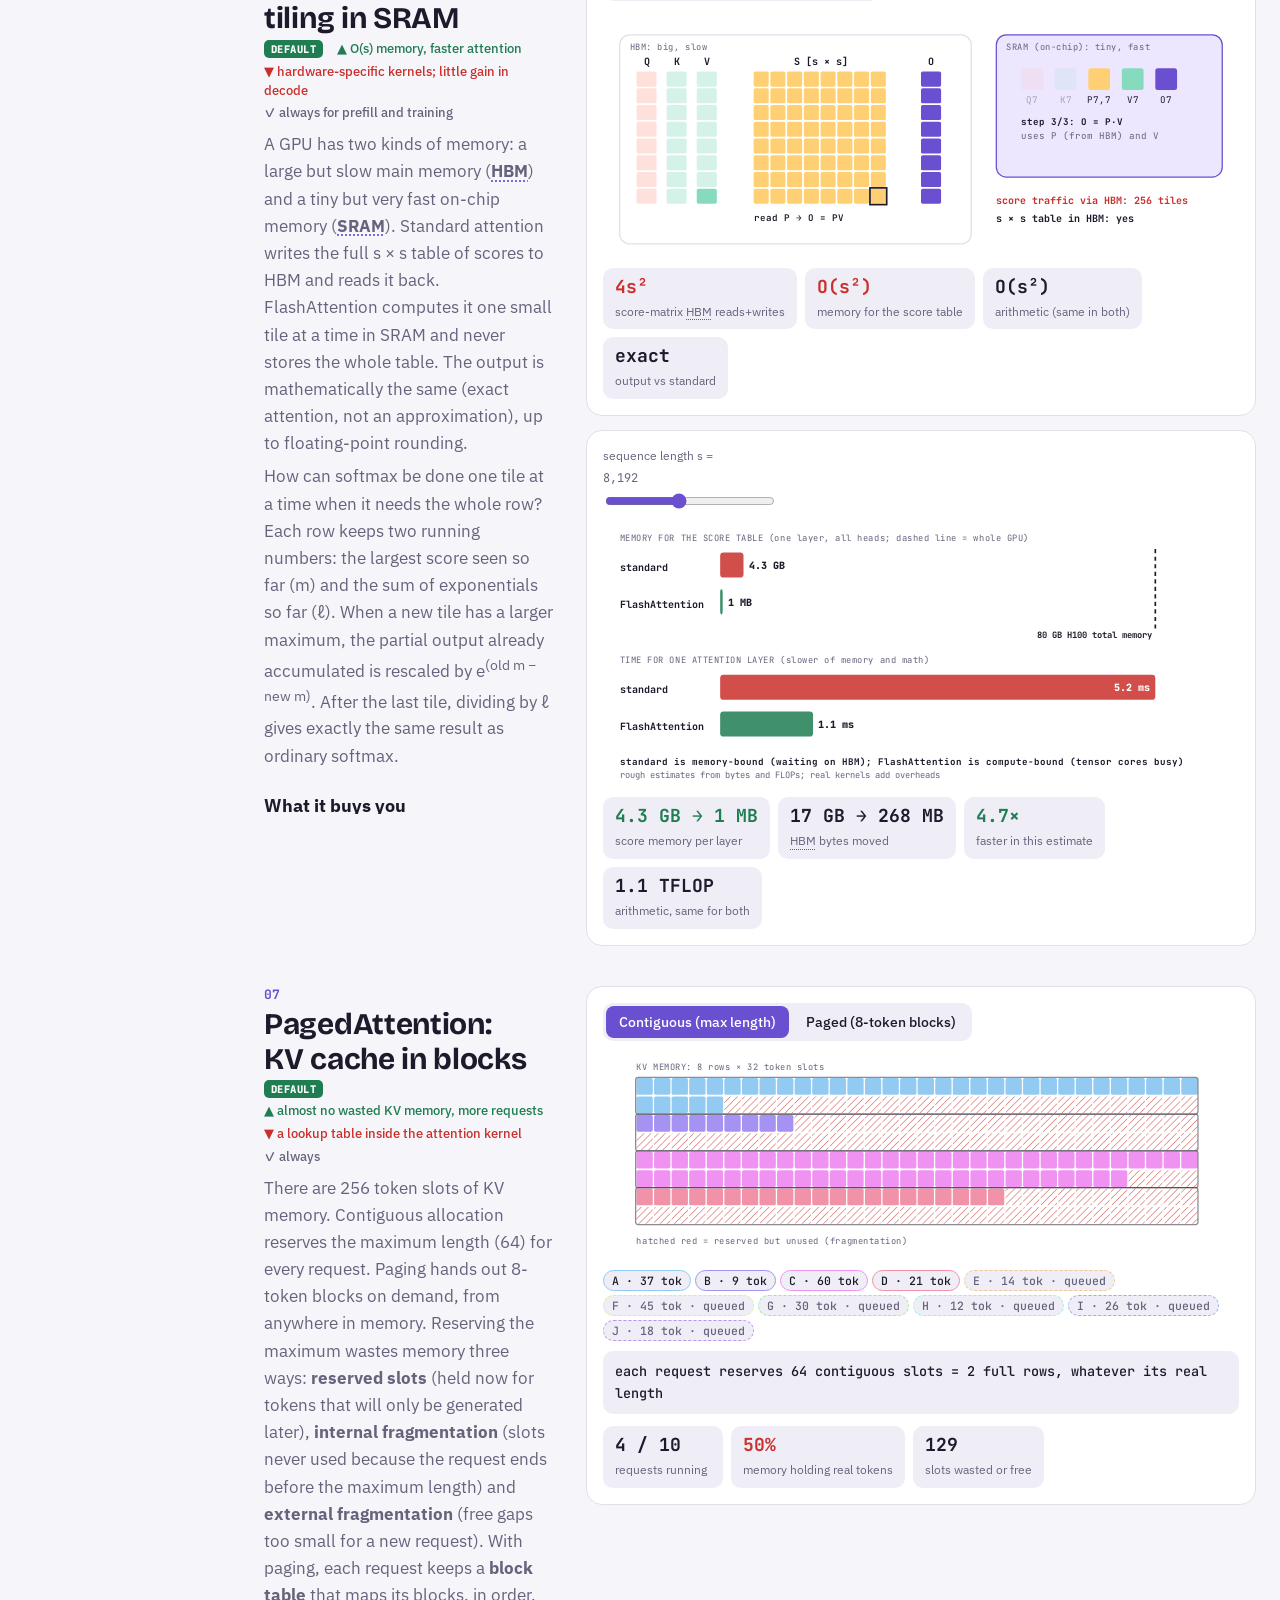
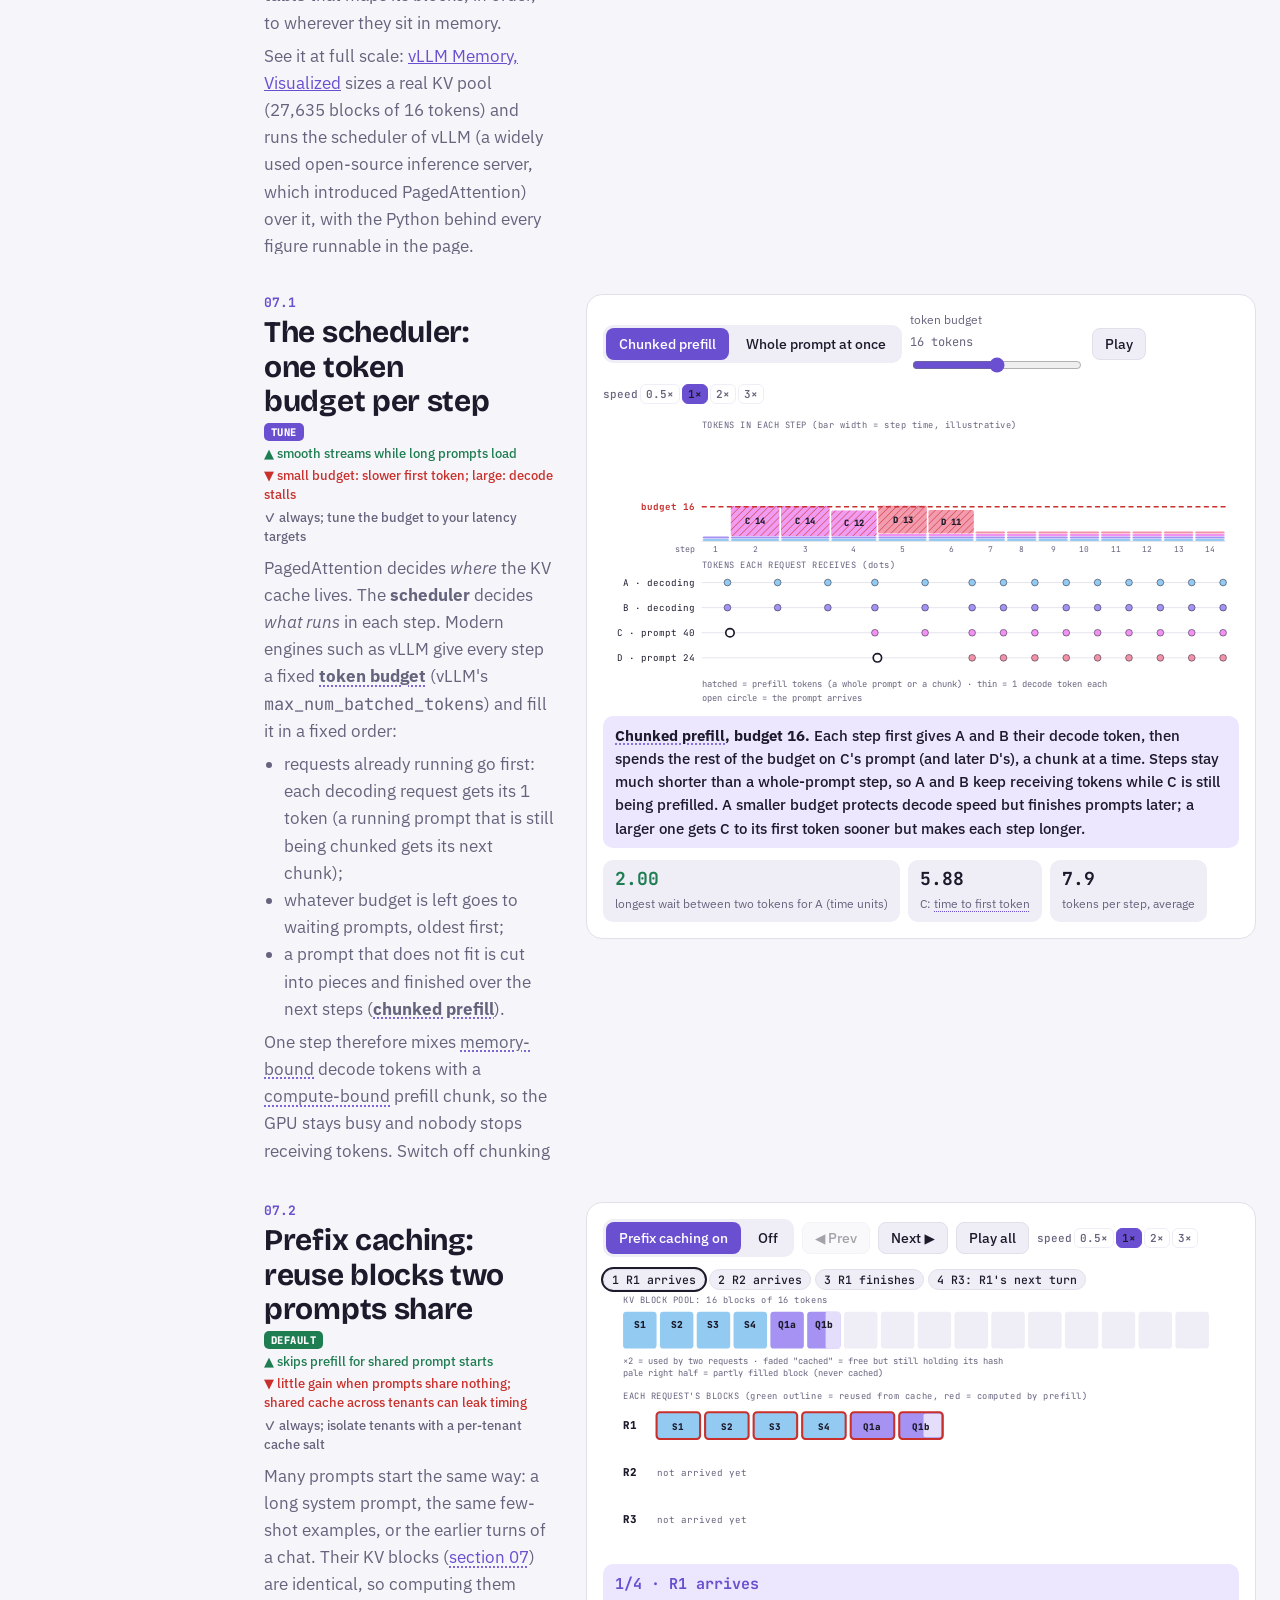
==== commit 4b7c700b: "llm-inference: one-line verdict (default/tune/choice, gain, cost, use/avoid) on every optimization C" ====
--- a/llm-inference-visualized/index.html
+++ b/llm-inference-visualized/index.html
@@ -164,6 +164,7 @@
 footer{max-width:1640px;margin:0 auto;padding:20px;color:var(--muted);font-size:13px;border-top:1px solid var(--line)}
 @media (prefers-reduced-motion: reduce){*{transition:none!important}}
 .sub-h{font-size:18px;margin:22px 0 4px;font-weight:800}
+.to{display:flex;flex-wrap:wrap;gap:4px 14px;align-items:baseline;margin:4px 0 8px;font:500 13px/1.45 var(--f-body);color:var(--ink);max-width:90ch}.to span{white-space:normal}.to .g{color:var(--ok)}.to .c{color:var(--bad)}.to .u,.to .x{color:var(--muted)}.v{font:800 10.5px var(--f-mono);letter-spacing:.04em;padding:2px 7px;border-radius:5px;color:#fff}.v-d{background:var(--ok)}.v-t{background:var(--accent)}.v-c{background:#b46a08}
 </style>
 </head>
 <body>
@@ -307,7 +308,7 @@
   </div>
 </section>
 
-<div class="part"><span>PART II</span><h3>Inference optimizations</h3><p class="cap">How serving systems make inference fast and cheap, and which of those shapes or memory costs each technique attacks.</p></div>
+<div class="part"><span>PART II</span><h3>Inference optimizations</h3><p class="cap">How serving systems make inference fast and cheap, and which of those shapes or memory costs each technique attacks. Each section opens with a verdict: <b class="v v-d">DEFAULT</b> on in modern engines, no real downside · <b class="v v-t">TUNE</b> always on, but a knob to set · <b class="v v-c">CHOICE</b> a real trade-off you decide. Then <span style="color:var(--ok)">▲ gain</span>, <span style="color:var(--bad)">▼ cost</span>, ✓ use when, ✗ avoid when.</p></div>
 <section id="phases">
   <div class="sh"><span class="n">01</span><h2>Prefill vs decode</h2></div>
   <p class="cap">Answering a request has two phases. <b>Prefill</b> reads the whole prompt at once, as one matrix–matrix product. <b>Decode</b> then writes the reply one token per step, a matrix–vector product that still reads every weight. It stops when the model emits an end-of-sequence token or reaches a length limit. Long prompts, such as retrieved documents added by RAG (retrieval-augmented generation), make prefill longer. In the figure, weights live in <b>HBM</b>, the GPU's large main memory, and each token's keys and values (section 00.2) are saved in a <b>KV cache</b>, so decode only has to process the newest token; section 02 sizes that cache.</p>
@@ -327,6 +328,7 @@
 
 <section id="kv">
   <div class="sh"><span class="n">02</span><h2>KV cache memory</h2></div>
+  <p class="to"><b class="v v-d">DEFAULT</b><span class="g">▲ no recomputing past tokens</span><span class="c">▼ memory grows with batch × context</span><span class="u">✓ always; size it with this section, shrink it with sections 05, 08, 07</span></p>
   <p class="cap">Each token's keys and values (K and V, from section 00.2, Attention) are saved so later tokens do not compute them again. That store is the <b>KV cache</b>, and it grows linearly with batch × sequence length. Size per token = 2 (K and V) × layers × KV heads × d_head × bytes per number. For Llama 2 7B in FP16 that is 2 × 32 × 32 × 128 × 2 bytes = about 0.52 MB per token, so one 4,096-token sequence needs about 2.1 GB next to about 13.5 GB of weights (6.74B parameters × 2 bytes; the widgets round this to 7B, 14 GB). Drag the sliders to see how it crowds the weights out of GPU memory. <b>Precision</b> is how many bytes store each number: FP16 is a 16-bit floating-point number (2 bytes), FP8 an 8-bit one (1 byte), and INT8 or INT4 are 8- or 4-bit integers.</p>
   <div class="fig">
     <div class="controls">
@@ -347,6 +349,7 @@
 
 <section id="batching">
   <div class="sh"><span class="n">03</span><h2>Static vs in-flight batching</h2></div>
+  <p class="to"><b class="v v-t">TUNE</b><span class="g">▲ many times the throughput</span><span class="c">▼ bigger batches slow each user's tokens</span><span class="u">✓ always; cap batch size to your per-user latency target</span></p>
   <p class="cap">Four batch slots and twelve requests of different lengths. With static batching, a slot that finishes early sits idle. With in-flight batching (also called continuous batching), the next request takes over that slot straight away.</p>
   <div class="fig">
     <div class="controls"><button class="btn solid" id="bt-play" type="button">Replay</button><span class="spd" aria-label="Animation speed">speed</span></div>
@@ -390,6 +393,7 @@
 </section>
 <section id="par-dp">
   <div class="sh"><span class="n">04.2</span><h2>Data parallelism: copy the model, split the batch</h2></div>
+  <p class="to"><b class="v v-c">CHOICE</b><span class="g">▲ throughput scales with copies, no traffic between them</span><span class="c">▼ every copy needs the whole model</span><span class="u">✓ the model fits on one GPU or one TP group</span><span class="x">✗ the model does not fit</span></p>
   <p class="cap">The simplest strategy: every GPU holds a full copy, and requests are spread across them. It scales throughput almost perfectly, but only if the model fits on one GPU.</p>
   <div class="fig">
     <div class="controls"><div class="seg" id="dp-model"></div><button class="btn solid" id="dp-replay" type="button">Send requests</button><span class="spd" aria-label="Animation speed">speed</span></div>
@@ -400,6 +404,7 @@
 </section>
 <section id="par-pp">
   <div class="sh"><span class="n">04.3</span><h2>Pipeline parallelism: split the layers</h2></div>
+  <p class="to"><b class="v v-c">CHOICE</b><span class="g">▲ fits huge models, little communication</span><span class="c">▼ stages run in series: added latency, idle bubbles</span><span class="u">✓ spanning servers with slow links</span><span class="x">✗ single-request latency matters most</span></p>
   <p class="cap">Cut the stack of layers into stages, one per GPU. Each of the p GPUs stores 1/p of the weights and passes only a small activation tensor [b, s, h] to the next stage. But stages must wait on each other, and a single request still has to walk through every stage in turn.</p>
   <p class="cap">More microbatches make each block smaller and let the stages overlap, so the run finishes earlier.</p>
   <div class="fig">
@@ -413,6 +418,7 @@
 </section>
 <section id="par-tpc">
   <div class="sh"><span class="n">04.4</span><h2>Tensor parallelism: split inside each layer</h2></div>
+  <p class="to"><b class="v v-c">CHOICE</b><span class="g">▲ fits bigger models and cuts per-token latency</span><span class="c">▼ an All-Reduce in every layer</span><span class="u">✓ inside one NVLink server</span><span class="x">✗ across servers over the network</span></p>
   <p class="cap">TP splits the <b>weight matrices themselves</b>, so every GPU works on every layer, for the same sequences, with part of the weights. Step through what gets split, how, and what it costs.</p>
   <div class="fig">
     <div class="controls"><button class="btn solid" id="tpc-prev" type="button">◀ Prev</button><button class="btn solid" id="tpc-next" type="button">Next ▶</button><button class="btn solid" id="tpc-play" type="button">Play all</button><span class="spd" aria-label="Animation speed">speed</span></div>
@@ -423,6 +429,7 @@
 </section>
 <section id="par-sp">
   <div class="sh"><span class="n">04.5</span><h2>Sequence parallelism: remove TP's copies</h2></div>
+  <p class="to"><b class="v v-c">CHOICE</b><span class="g">▲ removes TP's duplicated activations</span><span class="c">▼ extra communication steps around each norm</span><span class="u">✓ long sequences with TP (training, long prefill)</span><span class="x">✗ short decode batches</span></p>
   <p class="cap">TP leaves LayerNorm and Dropout (a training-only step that randomly zeroes some values) copied on every GPU. These ops treat each token on its own, so they can be split along the sequence s instead. Inside <b>every</b> layer, TP + SP switches layout op by op: split s at LayerNorm, Dropout and the residual add; plain TP inside attention and the MLP. Sequence parallelism comes from a later Megatron-LM paper; the two collectives it uses are <a class="gl" href="#g-rs">Reduce-Scatter</a> and <a class="gl" href="#g-ag">All-Gather</a>. Compare the layouts of the same [b, s, h] tensor on two GPUs:</p>
   <div class="fig">
     <div class="controls"><div class="seg" id="cube-seg"></div><button class="btn solid" id="cube-replay" type="button">Replay cut</button><span class="spd" aria-label="Animation speed">speed</span></div>
@@ -497,6 +504,7 @@
 
 <section id="attention">
   <div class="sh"><span class="n">05</span><h2>MHA → GQA → MQA</h2></div>
+  <p class="to"><b class="v v-c">CHOICE</b><span class="g">▲ KV cache shrinks by heads ÷ KV heads</span><span class="c">▼ small quality loss; fixed when the model is trained</span><span class="u">✓ prefer GQA models for serving</span><span class="x">✗ you cannot change it on an existing model without retraining</span></p>
   <p class="cap">In standard multi-head attention (<b>MHA</b>), every query head has its own key and value head. Grouped-query attention (<b>GQA</b>) lets a group of query heads share one, and multi-query attention (<b>MQA</b>) shares one across all of them. Fewer KV heads means a smaller KV cache and fewer memory reads. The sharing must be learned: a model is trained with GQA or MQA, or an existing MHA model is <i>uptrained</i> with a small fraction of its original training compute. MQA can lose some quality, which is why most current models use GQA (Llama 2 70B: 64 query heads, 8 KV heads).</p>
   <div class="fig">
     <div class="controls"><div class="seg" id="at-seg"></div></div>
@@ -512,6 +520,7 @@
 
 <section id="flash">
   <div class="sh"><span class="n">06</span><h2>FlashAttention: tiling in SRAM</h2></div>
+  <p class="to"><b class="v v-d">DEFAULT</b><span class="g">▲ O(s) memory, faster attention</span><span class="c">▼ hardware-specific kernels; little gain in decode</span><span class="u">✓ always for prefill and training</span></p>
   <p class="cap">A GPU has two kinds of memory: a large but slow main memory (<b>HBM</b>) and a tiny but very fast on-chip memory (<b>SRAM</b>). Standard attention writes the full s × s table of scores to HBM and reads it back. FlashAttention computes it one small tile at a time in SRAM and never stores the whole table. The output is mathematically the same (exact attention, not an approximation), up to floating-point rounding.</p>
   <div class="fig">
     <div class="controls"><div class="seg" id="fa-seg"></div><button class="btn solid" id="fa-play" type="button">Play</button><span class="spd" aria-label="Animation speed">speed</span></div>
@@ -537,6 +546,7 @@
 
 <section id="paged">
   <div class="sh"><span class="n">07</span><h2>PagedAttention: KV cache in blocks</h2></div>
+  <p class="to"><b class="v v-d">DEFAULT</b><span class="g">▲ almost no wasted KV memory, more requests</span><span class="c">▼ a lookup table inside the attention kernel</span><span class="u">✓ always</span></p>
   <p class="cap">There are 256 token slots of KV memory. Contiguous allocation reserves the maximum length (64) for every request. Paging hands out 8-token blocks on demand, from anywhere in memory. Reserving the maximum wastes memory three ways: <b>reserved slots</b> (held now for tokens that will only be generated later), <b>internal fragmentation</b> (slots never used because the request ends before the maximum length) and <b>external fragmentation</b> (free gaps too small for a new request). With paging, each request keeps a <b>block table</b> that maps its blocks, in order, to wherever they sit in memory.</p>
   <div class="fig">
     <div class="controls"><div class="seg" id="pg-seg"></div></div>
@@ -550,6 +560,7 @@
 
 <section id="sched">
   <div class="sh"><span class="n">07.1</span><h2>The scheduler: one token budget per step</h2></div>
+  <p class="to"><b class="v v-t">TUNE</b><span class="g">▲ smooth streams while long prompts load</span><span class="c">▼ small budget: slower first token; large: decode stalls</span><span class="u">✓ always; tune the budget to your latency targets</span></p>
   <p class="cap">PagedAttention decides <i>where</i> the KV cache lives. The <b>scheduler</b> decides <i>what runs</i> in each step. Modern engines such as vLLM give every step a fixed <b>token budget</b> (vLLM's <span class="mono">max_num_batched_tokens</span>) and fill it in a fixed order:</p>
   <ul class="cap">
     <li>requests already running go first: each decoding request gets its 1 token (a running prompt that is still being chunked gets its next chunk);</li>
@@ -567,6 +578,7 @@
 
 <section id="prefix">
   <div class="sh"><span class="n">07.2</span><h2>Prefix caching: reuse blocks two prompts share</h2></div>
+  <p class="to"><b class="v v-d">DEFAULT</b><span class="g">▲ skips prefill for shared prompt starts</span><span class="c">▼ little gain when prompts share nothing; shared cache across tenants can leak timing</span><span class="u">✓ always; isolate tenants with a per-tenant cache salt</span></p>
   <p class="cap">Many prompts start the same way: a long system prompt, the same few-shot examples, or the earlier turns of a chat. Their KV blocks (section 07) are identical, so computing them again is wasted work. With <b>prefix caching</b>, each full block gets a hash of its own tokens <i>and</i> of the block before it, so a hash names the whole prefix up to that block. A new prompt is hashed block by block; every leading block that matches is reused, and only the rest is prefilled. Step through four requests.</p>
   <div class="fig">
     <div class="controls"><div class="seg" id="px-seg"></div><button class="btn solid" id="px-prev" type="button">◀ Prev</button><button class="btn solid" id="px-next" type="button">Next ▶</button><button class="btn solid" id="px-play" type="button">Play all</button><span class="spd" aria-label="Animation speed">speed</span></div>
@@ -580,6 +592,7 @@
 
 <section id="preempt">
   <div class="sh"><span class="n">07.3</span><h2>Preemption: when the KV pool runs out</h2></div>
+  <p class="to"><b class="v v-t">TUNE</b><span class="g">▲ no out-of-memory crashes; every request finishes</span><span class="c">▼ recompute work and latency spikes</span><span class="u">✓ watch the preemption count; if it rises, add KV memory (section 08) or lower the batch cap</span></p>
   <p class="cap">The scheduler admits a request when its prompt fits in free KV blocks, but nobody knows how long each answer will be. As answers grow, the pool can fill up. Then the engine <b>preempts</b>: it pauses the most recently admitted request, frees its blocks so the older requests can keep going, and puts it back at the front of the queue. When blocks free up, the paused request is re-admitted and its KV cache is rebuilt by running prefill again over its prompt <i>and</i> the tokens it had already generated (<b>recomputing</b>). The older alternative, <b>swap</b>, copies the blocks to CPU memory and back; vLLM V1 recomputes by default because that is cheaper there. With prefix caching on (also the V1 default), the paused request's full blocks keep their hashes in the free queue, so any that were not overwritten are found again and the real recompute is often smaller than shown here.</p>
   <div class="fig">
     <div class="controls"><div class="seg" id="pe-seg"></div><button class="btn solid" id="pe-play" type="button">Play</button><span class="spd" aria-label="Animation speed">speed</span></div>
@@ -592,7 +605,7 @@
 
 <section id="tricks">
   <div class="sh"><span class="n">07.4</span><h2>More engine tricks</h2></div>
-  <p class="cap">Six more techniques that high-throughput engines (vLLM, SGLang, TensorRT-LLM) combine with the scheduler above. Each removes a different bottleneck: CPU overhead, memory, wasted prefill or idle hardware. Click a tile.</p>
+  <p class="cap">Six more techniques that high-throughput engines (vLLM, SGLang, TensorRT-LLM) combine with the scheduler above. Each removes a different bottleneck: CPU overhead, memory, wasted prefill or idle hardware. Click a tile for its verdict and cost.</p>
   <div class="fig">
     <div class="svgbox"><svg id="tk-svg" viewBox="0 0 760 340" role="img" aria-label="Gallery of six inference engine techniques"></svg></div>
     <div class="note" id="tk-note"></div>
@@ -601,6 +614,7 @@
 
 <section id="quant">
   <div class="sh"><span class="n">08</span><h2>Quantization</h2></div>
+  <p class="to"><b class="v v-c">CHOICE</b><span class="g">▲ 2–4× less memory, faster decode</span><span class="c">▼ accuracy loss, larger at lower bits</span><span class="u">✓ FP8 on GPUs that support it; INT4 weights when memory-bound</span><span class="x">✗ below 8 bits without running your own evals</span></p>
   <p class="cap">Quantization stores each number with fewer bits, so it can only take a few evenly spaced values: 16 with 4 bits, 256 with 8 (symmetric schemes like the one here use one fewer, 15 and 255, so that 0 sits exactly in the middle). Here 48 weights are snapped to the nearest one. A single outlier stretches the grid and wipes out resolution for everything else. Clipping the range trades that rounding error for clipping error.</p>
   <div class="fig">
     <div class="controls">
@@ -615,6 +629,7 @@
 
 <section id="sparsity">
   <div class="sh"><span class="n">09</span><h2>Pruning</h2></div>
+  <p class="to"><b class="v v-c">CHOICE</b><span class="g">▲ smaller, faster matrix multiplies</span><span class="c">▼ accuracy loss unless fine-tuned; speed-up needs hardware support</span><span class="u">✓ you can fine-tune and validate</span><span class="x">✗ you need a drop-in change; rarely used for LLMs today</span></p>
   <p class="cap"><b>Pruning</b> removes weights that matter least, usually the ones closest to zero, by setting them to exactly 0. The model gets smaller and, if the hardware can skip the zeros, faster. It is not quantization (section 08): quantization keeps every weight but stores it with fewer bits, while pruning deletes weights and keeps the rest at full precision. The two stack, so a pruned model can also be quantized.</p>
   <ul class="cap">
     <li><b>Unstructured</b> pruning zeroes any weight anywhere. It can remove a lot, but the zeros are scattered, so GPUs cannot skip them and it rarely runs faster.</li>
@@ -630,6 +645,7 @@
 
 <section id="distill">
   <div class="sh"><span class="n">10</span><h2>Distillation: soft targets</h2></div>
+  <p class="to"><b class="v v-c">CHOICE</b><span class="g">▲ a much smaller, cheaper model</span><span class="c">▼ a training run; the student is weaker on hard tasks</span><span class="u">✓ high traffic on a narrow task</span><span class="x">✗ tasks needing the teacher's full ability</span></p>
   <p class="cap">The student learns from the teacher's full probability distribution, not just the one right answer. Raise the temperature T (Extras X3) to flatten the teacher's probabilities so the small ones on "wrong" answers become visible; distillation uses T of 1 or more. In the loss below, CE (cross-entropy) scores the student against the right answer, KL (Kullback–Leibler divergence) measures how far its probabilities are from the teacher's, and α (between 0 and 1) sets how much weight each part gets. Extras X5 covers the full loss, licences, and how LLMs are distilled in practice.</p>
   <div class="fig">
     <div class="controls"><label class="ctl">Temperature T = <span class="mono" id="ds-tv"></span><input type="range" id="ds-t" min="5" max="50" value="10"></label></div>
@@ -644,6 +660,7 @@
 
 <section id="spec">
   <div class="sh"><span class="n">11</span><h2>Speculative decoding</h2></div>
+  <p class="to"><b class="v v-c">CHOICE</b><span class="g">▲ often 2–3× faster tokens at low load, identical output distribution</span><span class="c">▼ extra compute; gains shrink or reverse at large batch sizes</span><span class="u">✓ latency-critical, low-concurrency serving</span><span class="x">✗ throughput-bound, heavily batched serving</span></p>
   <p class="cap">A small draft model guesses several tokens. The big model checks all of them in a single parallel pass and keeps the matching prefix, plus one token of its own. (That is the rule for greedy decoding; when sampling, each draft token is accepted with probability min(1, p_big / p_draft), where p_big and p_draft are each model's probability for that token; on the first rejection, the replacement token is drawn from the leftover distribution max(0, p_big − p_draft), renormalised. Together these keep the output distribution exactly that of the big model.) It is also called speculative sampling or assisted generation. The draft can be a separate small model, or extra prediction heads added to the big model itself (as in Medusa).</p>
   <div class="fig">
     <div class="controls">
@@ -663,6 +680,7 @@
 
 <section id="disagg">
   <div class="sh"><span class="n">12</span><h2>Disaggregated serving: prefill and decode on different GPUs</h2></div>
+  <p class="to"><b class="v v-c">CHOICE</b><span class="g">▲ no prefill–decode interference; each side sized for its job</span><span class="c">▼ KV transfer between GPUs, more moving parts</span><span class="u">✓ large fleets with strict first-token and per-token targets</span><span class="x">✗ small deployments</span></p>
   <p class="cap">Section 01 showed the two phases need different things: prefill is compute-bound, decode is memory-bound. When both run on the same GPU, a new prompt's prefill competes with decoding: without chunked prefill (splitting a long prompt into pieces mixed with decode steps), every running request stops getting tokens until it finishes; with it, they slow down instead. <b>Disaggregated serving</b> gives prefill and decode their own GPUs and ships each request's KV cache (section 02) from the prefill GPU to the decode GPU once its prompt is done.</p>
   <ul class="cap">
     <li><b>Aggregated</b> (the usual setup, with in-flight batching from section 03): both GPUs do both jobs.</li>
@@ -1744,25 +1762,25 @@
   const svg=$('#tk-svg');let sel=0;
   const box=(g,x,y,w,h,s,fill,fs)=>{R(g,x,y,w,h,`fill:${fill}`,{rx:5});T(g,x+w/2,y+h/2+4,s,{'text-anchor':'middle',style:`font-size:${fs||10.5}px;font-weight:700;fill:var(--on-fill)`});};
   const TK=[
-    {n:'CUDA graphs',c:'A decode step is hundreds of tiny kernels, and launching each one from the CPU takes a few microseconds, so the GPU can sit idle between them. Engines record the whole step once as a <b>CUDA graph</b> for each common batch size and replay it with a single launch. Section 18 of <a href="https://ylnhari.github.io/ml-scratchpad/gpu-stack-visualized/#timeline">The GPU Stack, Visualized</a> animates it.',
+    {n:'CUDA graphs',t:'DEFAULT · ▼ extra GPU memory and start-up time to capture; only fixed batch sizes replay',c:'A decode step is hundreds of tiny kernels, and launching each one from the CPU takes a few microseconds, so the GPU can sit idle between them. Engines record the whole step once as a <b>CUDA graph</b> for each common batch size and replay it with a single launch. Section 18 of <a href="https://ylnhari.github.io/ml-scratchpad/gpu-stack-visualized/#timeline">The GPU Stack, Visualized</a> animates it.',
       d:g=>{T(g,10,40,'eager',{style:'font-size:10.5px;fill:var(--muted)'});for(let i=0;i<7;i++)R(g,60+i*24,30,14,14,'fill:var(--g0)',{rx:2});T(g,10,74,'graph',{style:'font-size:10.5px;fill:var(--muted)'});for(let i=0;i<7;i++)R(g,60+i*15,64,14,14,'fill:var(--g0)',{rx:2});T(g,10,104,'gaps = launch overhead',{style:'font-size:10px;fill:var(--muted)'});}},
-    {n:'Async scheduling',c:'Between GPU steps the CPU must schedule the next batch, prepare inputs and process outputs. Done one after the other, the GPU waits for the CPU every step. <b>Async scheduling</b> plans step n+1 on the CPU while the GPU is still running step n, so the GPU goes straight from one step to the next. vLLM (<span class="mono">--async-scheduling</span>), SGLang and TensorRT-LLM\'s overlap scheduler all do this.',
+    {n:'Async scheduling',t:'TUNE · ▼ more complex; check that the features you use support it',c:'Between GPU steps the CPU must schedule the next batch, prepare inputs and process outputs. Done one after the other, the GPU waits for the CPU every step. <b>Async scheduling</b> plans step n+1 on the CPU while the GPU is still running step n, so the GPU goes straight from one step to the next. vLLM (<span class="mono">--async-scheduling</span>), SGLang and TensorRT-LLM\'s overlap scheduler all do this.',
       d:g=>{T(g,10,42,'sync',{style:'font-size:10.5px;fill:var(--muted)'});for(let i=0;i<4;i++){const x=58+i*44;R(g,x,30,24,8,'fill:var(--g0)',{rx:2});R(g,x+24,40,18,6,'fill:var(--g2)',{rx:2});}
         T(g,10,82,'async',{style:'font-size:10.5px;fill:var(--muted)'});for(let i=0;i<6;i++){const x=58+i*26;R(g,x,70,24,8,'fill:var(--g0)',{rx:2});if(i<5)R(g,x+4,80,18,6,'fill:var(--g2)',{rx:2});}
         T(g,10,104,'upper bar GPU step · lower bar CPU work',{style:'font-size:10px;fill:var(--muted)'});}},
-    {n:'FP8 KV cache',c:'The KV cache, not the weights, usually limits how many requests fit. Storing keys and values in 8-bit floating point instead of 16-bit halves the memory per token, so about twice as many tokens fit in the same pool, and decode reads half the bytes. Quality usually changes little; check it on your own evals (section 08 covers quantization).',
+    {n:'FP8 KV cache',t:'CHOICE · ▼ possible small accuracy loss; check on your evals',c:'The KV cache, not the weights, usually limits how many requests fit. Storing keys and values in 8-bit floating point instead of 16-bit halves the memory per token, so about twice as many tokens fit in the same pool, and decode reads half the bytes. Quality usually changes little; check it on your own evals (section 08 covers quantization).',
       d:g=>{T(g,10,34,'BF16',{style:'font-size:10.5px;fill:var(--muted)'});for(let i=0;i<6;i++)R(g,52+i*26,22,24,18,`fill:${PAL(i)}`,{rx:2});T(g,10,74,'FP8',{style:'font-size:10.5px;fill:var(--muted)'});for(let i=0;i<12;i++)R(g,52+i*13,62,12,18,`fill:${PAL(i%6)}`,{rx:2});T(g,10,104,'same memory, twice the tokens',{style:'font-size:10px;fill:var(--muted)'});}},
-    {n:'Cache-aware routing',c:'With several copies (replicas) of the model, a plain load balancer scatters a chat\'s turns across replicas, and each one prefills the shared history again. A <b>cache-aware router</b> sends requests that share a prefix to the replica that already holds it, so prefix caching (section 07.2) actually hits, while still balancing load.',
+    {n:'Cache-aware routing',t:'CHOICE · ▼ popular prefixes can overload one replica; the router must also balance load',c:'With several copies (replicas) of the model, a plain load balancer scatters a chat\'s turns across replicas, and each one prefills the shared history again. A <b>cache-aware router</b> sends requests that share a prefix to the replica that already holds it, so prefix caching (section 07.2) actually hits, while still balancing load.',
       d:g=>{box(g,10,44,52,26,'router','var(--g1)');[0,1,2].forEach(i=>{box(g,150,14+i*34,62,26,'replica '+(i+1),i===1?'var(--g3)':'var(--surface-2)',9.5);S('line',{x1:62,y1:57,x2:148,y2:27+i*34,style:`stroke:${i===1?'var(--accent)':'var(--line)'};stroke-width:${i===1?2.5:1.2}`},g);});T(g,10,128,'same prefix → same replica',{style:'font-size:10px;fill:var(--muted)'});}},
-    {n:'Expert parallelism',c:'In a mixture-of-experts model (section A2) each token uses only a few of many expert MLPs. <b>Expert parallelism</b> places different experts on different GPUs; each token is sent to the GPUs holding its experts and back (an all-to-all exchange), so a model with hundreds of experts runs without every GPU storing all of them.',
+    {n:'Expert parallelism',t:'CHOICE · ▼ all-to-all traffic every MoE layer; uneven expert use leaves GPUs idle',c:'In a mixture-of-experts model (section A2) each token uses only a few of many expert MLPs. <b>Expert parallelism</b> places different experts on different GPUs; each token is sent to the GPUs holding its experts and back (an all-to-all exchange), so a model with hundreds of experts runs without every GPU storing all of them.',
       d:g=>{[0,1,2,3].forEach(i=>{R(g,30+i*50,52,42,40,'fill:var(--surface-2)',{rx:4});T(g,51+i*50,66,'GPU '+i,{'text-anchor':'middle',style:'font-size:9.5px;fill:var(--muted)'});R(g,36+i*50,72,14,14,`fill:${PAL(i*2)}`,{rx:2});R(g,52+i*50,72,14,14,`fill:${PAL(i*2+1)}`,{rx:2});});[0,1,2].forEach(i=>{S('line',{x1:60+i*40,y1:20,x2:51+((i*3)%4)*50,y2:50,style:'stroke:var(--accent);stroke-width:1.5'},g);R(g,54+i*40,12,12,10,'fill:var(--ink)',{rx:2});});T(g,10,114,'tokens go to their experts\' GPUs',{style:'font-size:10px;fill:var(--muted)'});}},
-    {n:'Multi-LoRA batching',c:'Many fine-tuned variants can share one base model. Requests for different <b>LoRA adapters</b> (section A4) run in the same batch: the big base matrix multiply is shared, and special kernels (from the Punica and S-LoRA work) apply each request\'s own small adapter alongside it. One GPU serves hundreds of fine-tunes instead of one each.',
+    {n:'Multi-LoRA batching',t:'CHOICE · ▼ slower than a merged single adapter; memory caps how many adapters are active',c:'Many fine-tuned variants can share one base model. Requests for different <b>LoRA adapters</b> (section A4) run in the same batch: the big base matrix multiply is shared, and special kernels (from the Punica and S-LoRA work) apply each request\'s own small adapter alongside it. One GPU serves hundreds of fine-tunes instead of one each.',
       d:g=>{box(g,40,16,150,30,'shared base weights','var(--g1)');[0,1,2,3].forEach(i=>{R(g,40+i*40,62,32,20,`fill:${PAL(i)}`,{rx:3});T(g,56+i*40,76,'L'+(i+1),{'text-anchor':'middle',style:'font-size:10px;font-weight:700;fill:var(--on-fill)'});});T(g,10,104,'one batch, one adapter per request',{style:'font-size:10px;fill:var(--muted)'});}}];
   function draw(){clear(svg);TK.forEach((tk,i)=>{const x=(i%3)*256,y=Math.floor(i/3)*170+4,g=S('g',{transform:`translate(${x},${y})`,style:'cursor:pointer',tabindex:0,role:'button','aria-label':tk.n},svg);
       R(g,0,0,246,160,`fill:var(--surface);stroke:${i===sel?'var(--accent)':'var(--line)'};stroke-width:${i===sel?3:1}`,{rx:10});
       T(g,12,24,tk.n,{style:'font-weight:800;font-size:13.5px'});const c=S('g',{transform:'translate(0,30)'},g);tk.d(c);
       g.addEventListener('click',()=>{sel=i;draw();});g.addEventListener('keydown',e=>{if(e.key==='Enter'||e.key===' '){e.preventDefault();sel=i;draw();}});});
-    $('#tk-note').innerHTML=`<b class="mono" style="color:var(--accent)">${TK[sel].n.toUpperCase()}</b><br>`+glink(TK[sel].c);}
+    const tv=TK[sel].t.split(' · ');$('#tk-note').innerHTML=`<b class="mono" style="color:var(--accent)">${TK[sel].n.toUpperCase()}</b> <b class="v ${tv[0]==='DEFAULT'?'v-d':tv[0]==='TUNE'?'v-t':'v-c'}">${tv[0]}</b><br>`+glink(TK[sel].c)+`<br><span style="color:var(--bad);font-weight:600">${tv[1]}</span>`;}
   draw();
 })();
 
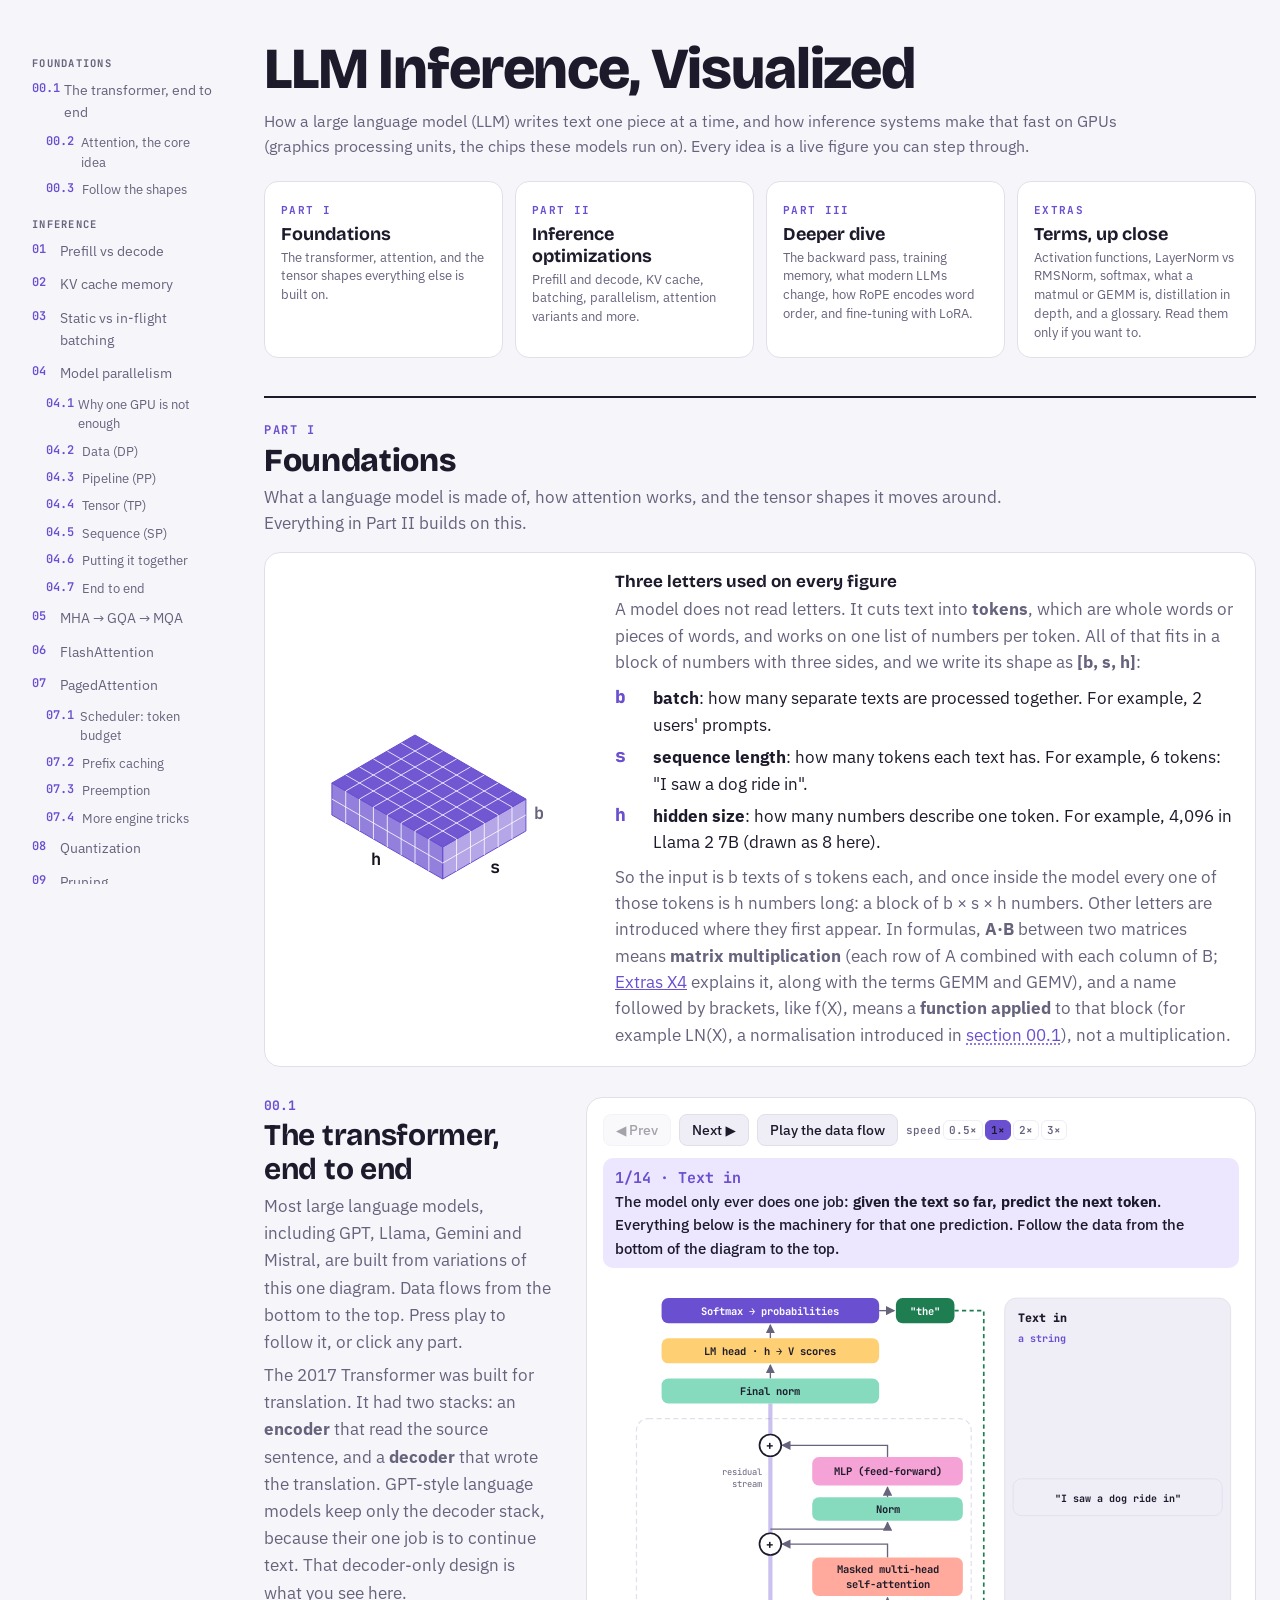
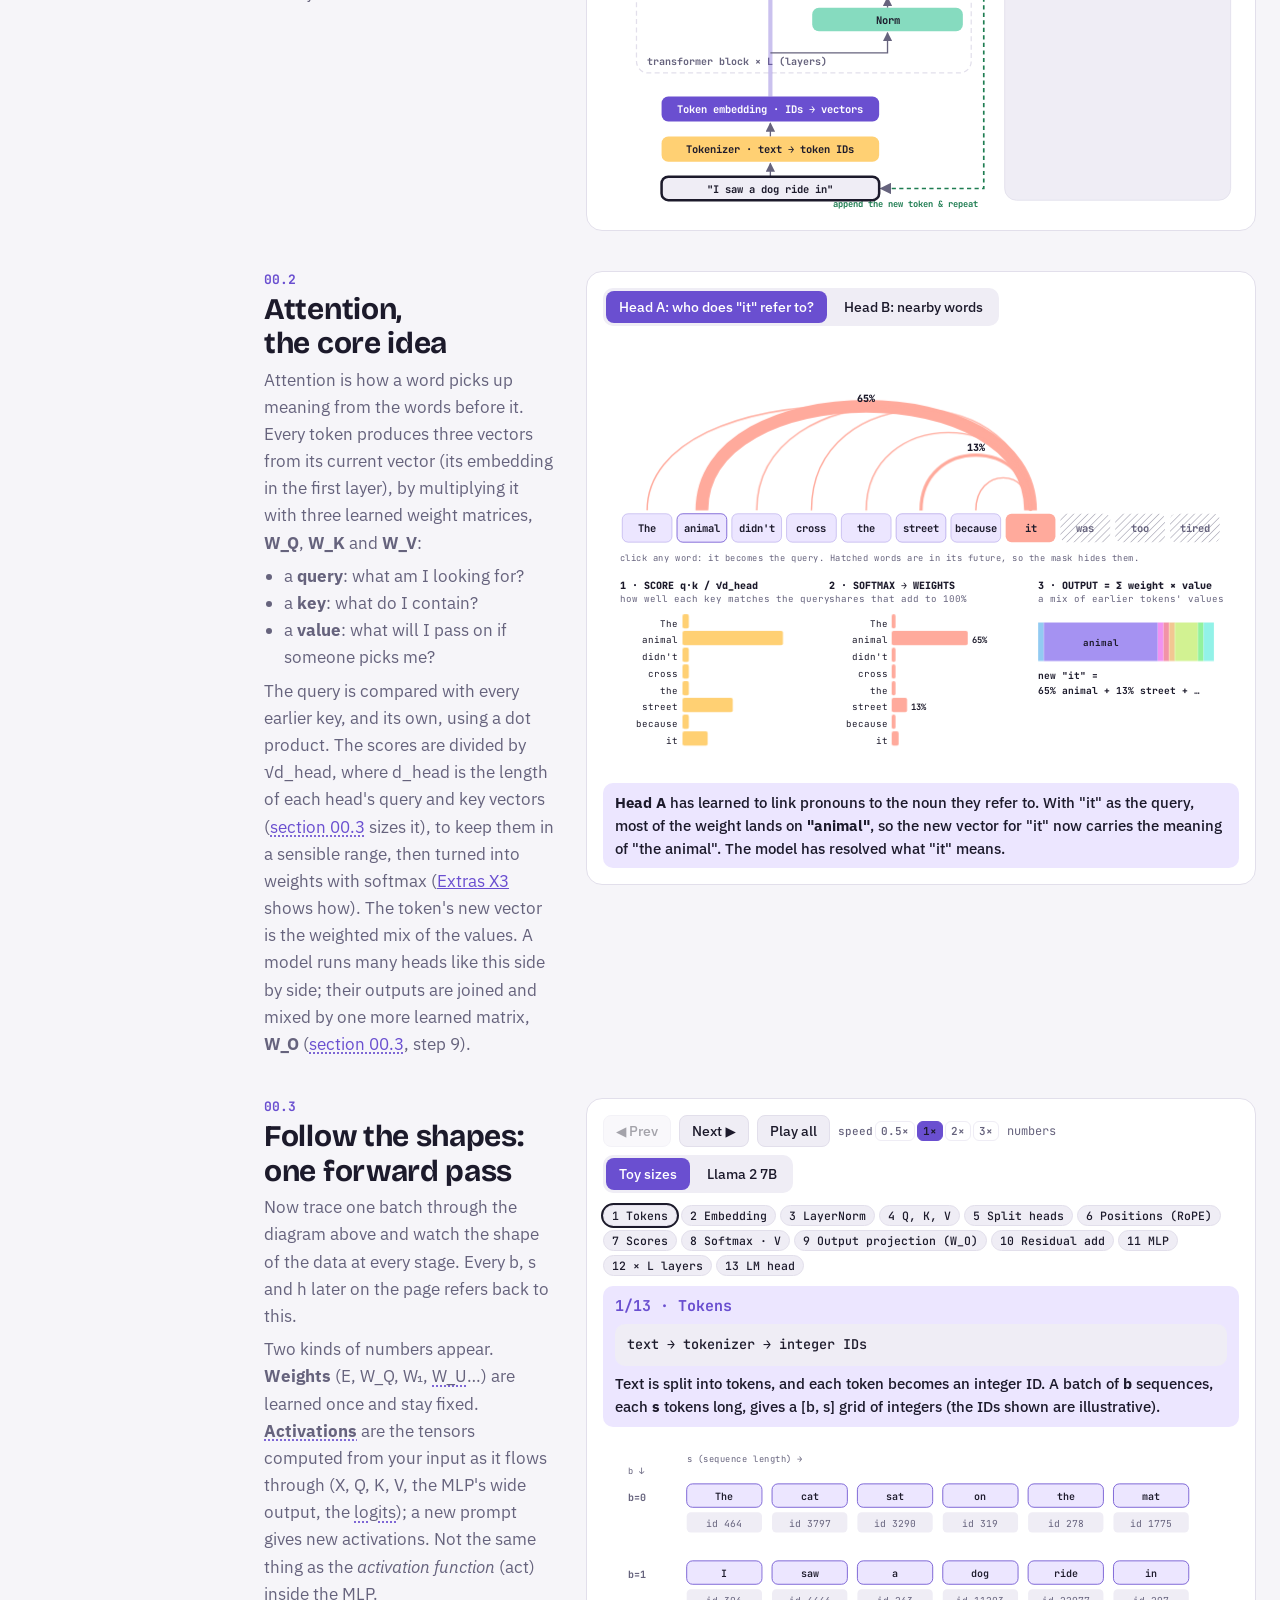
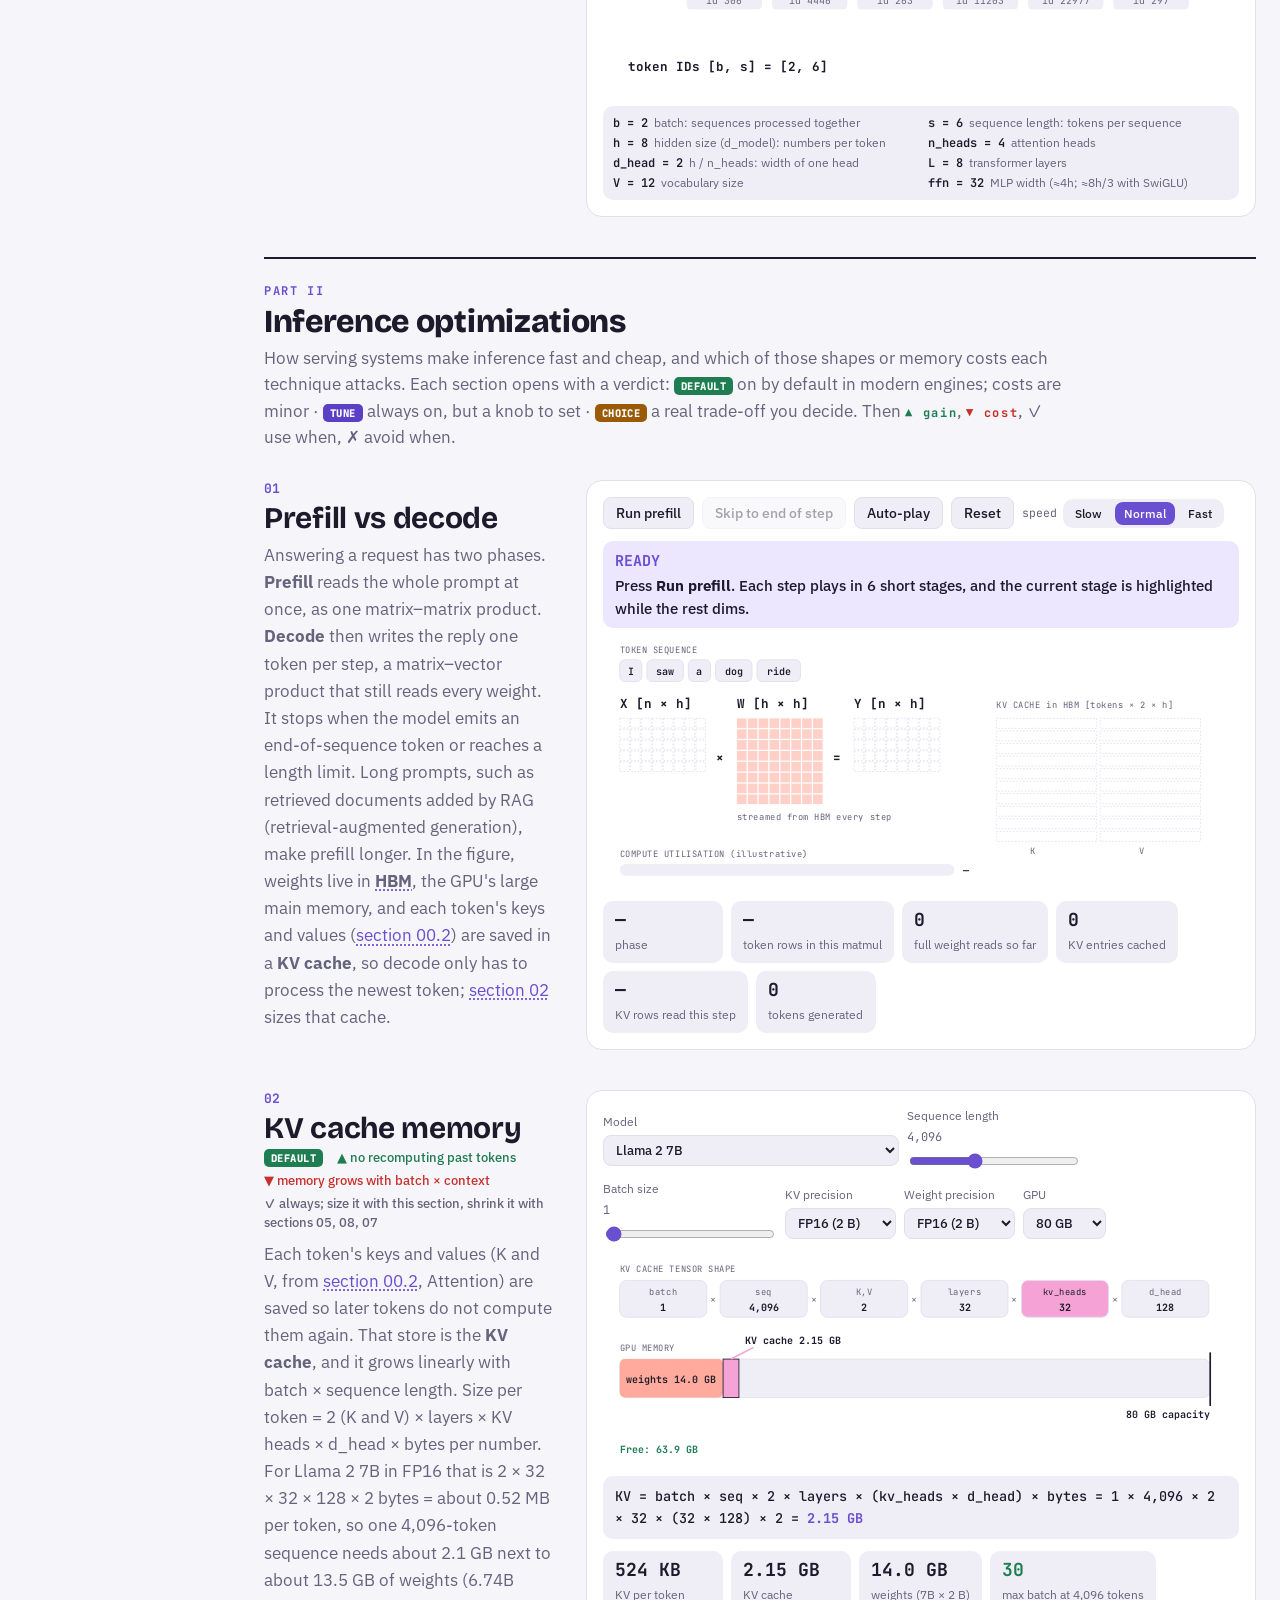
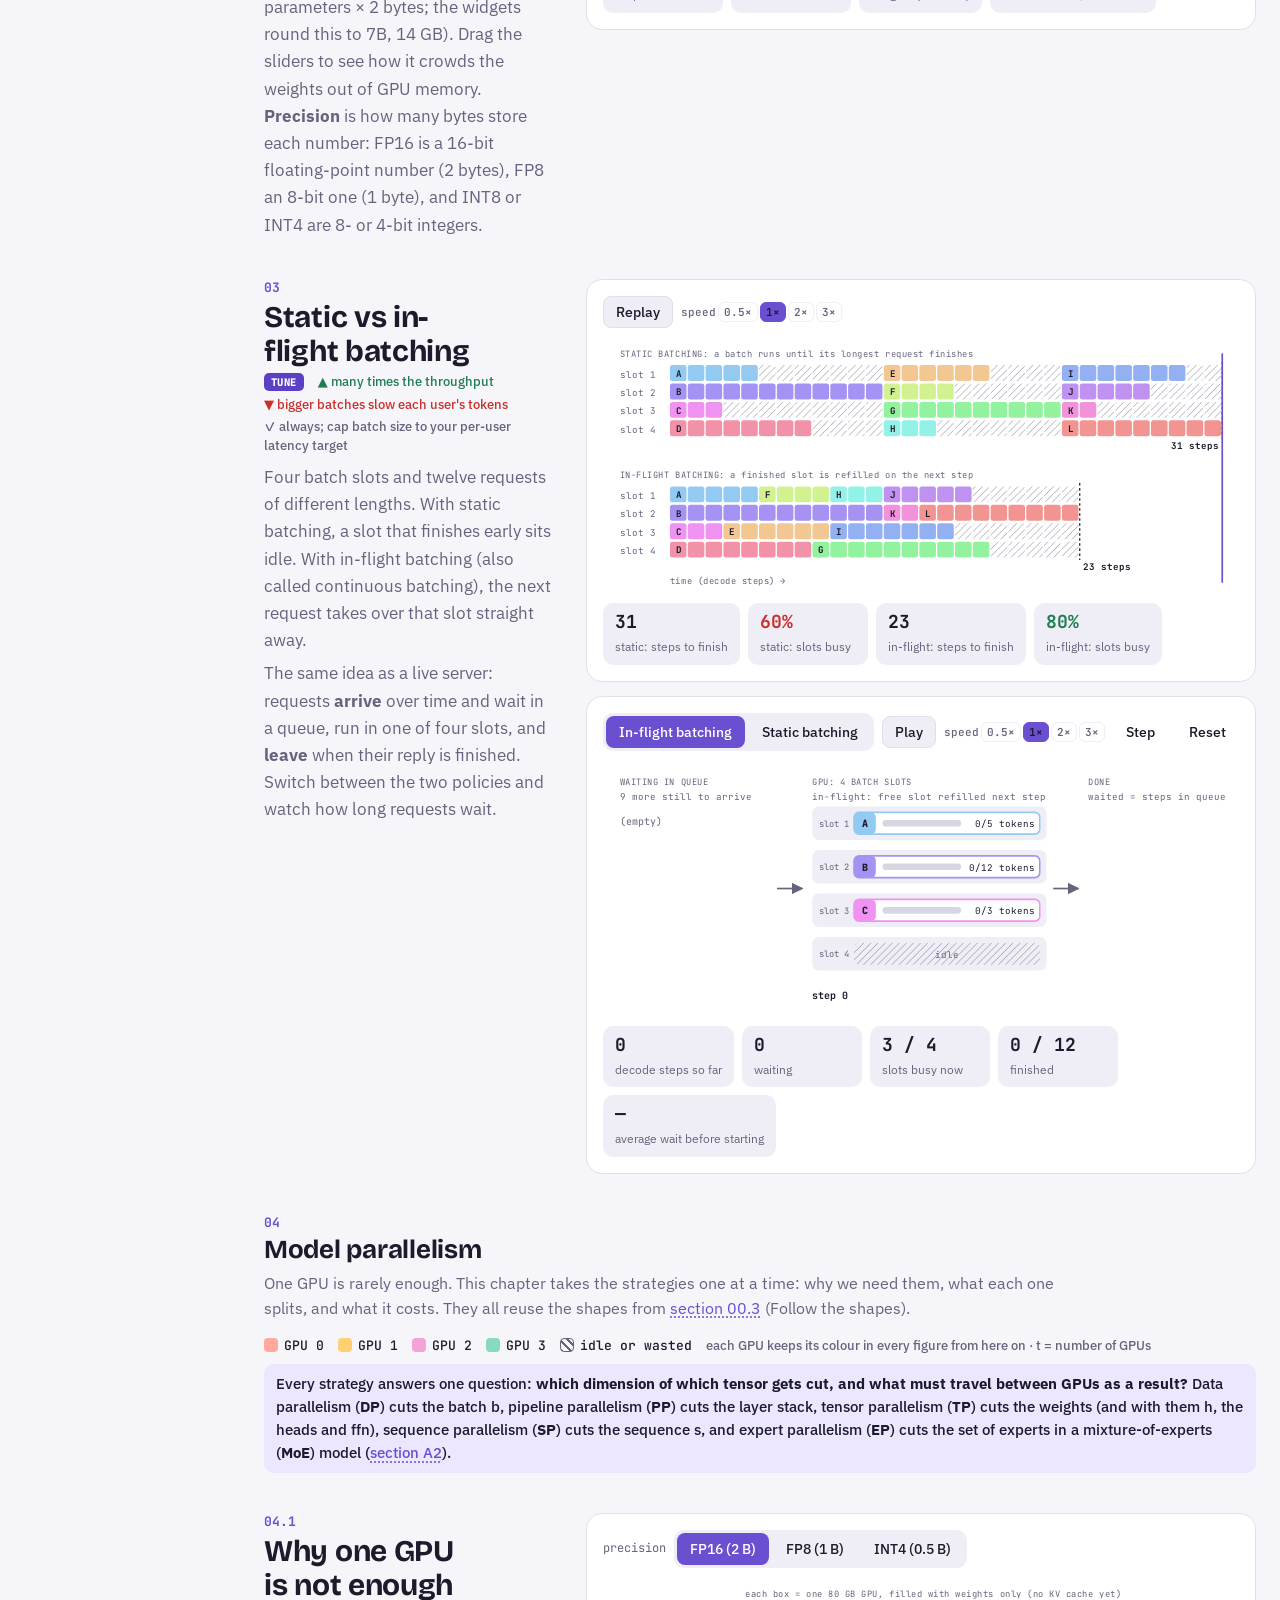
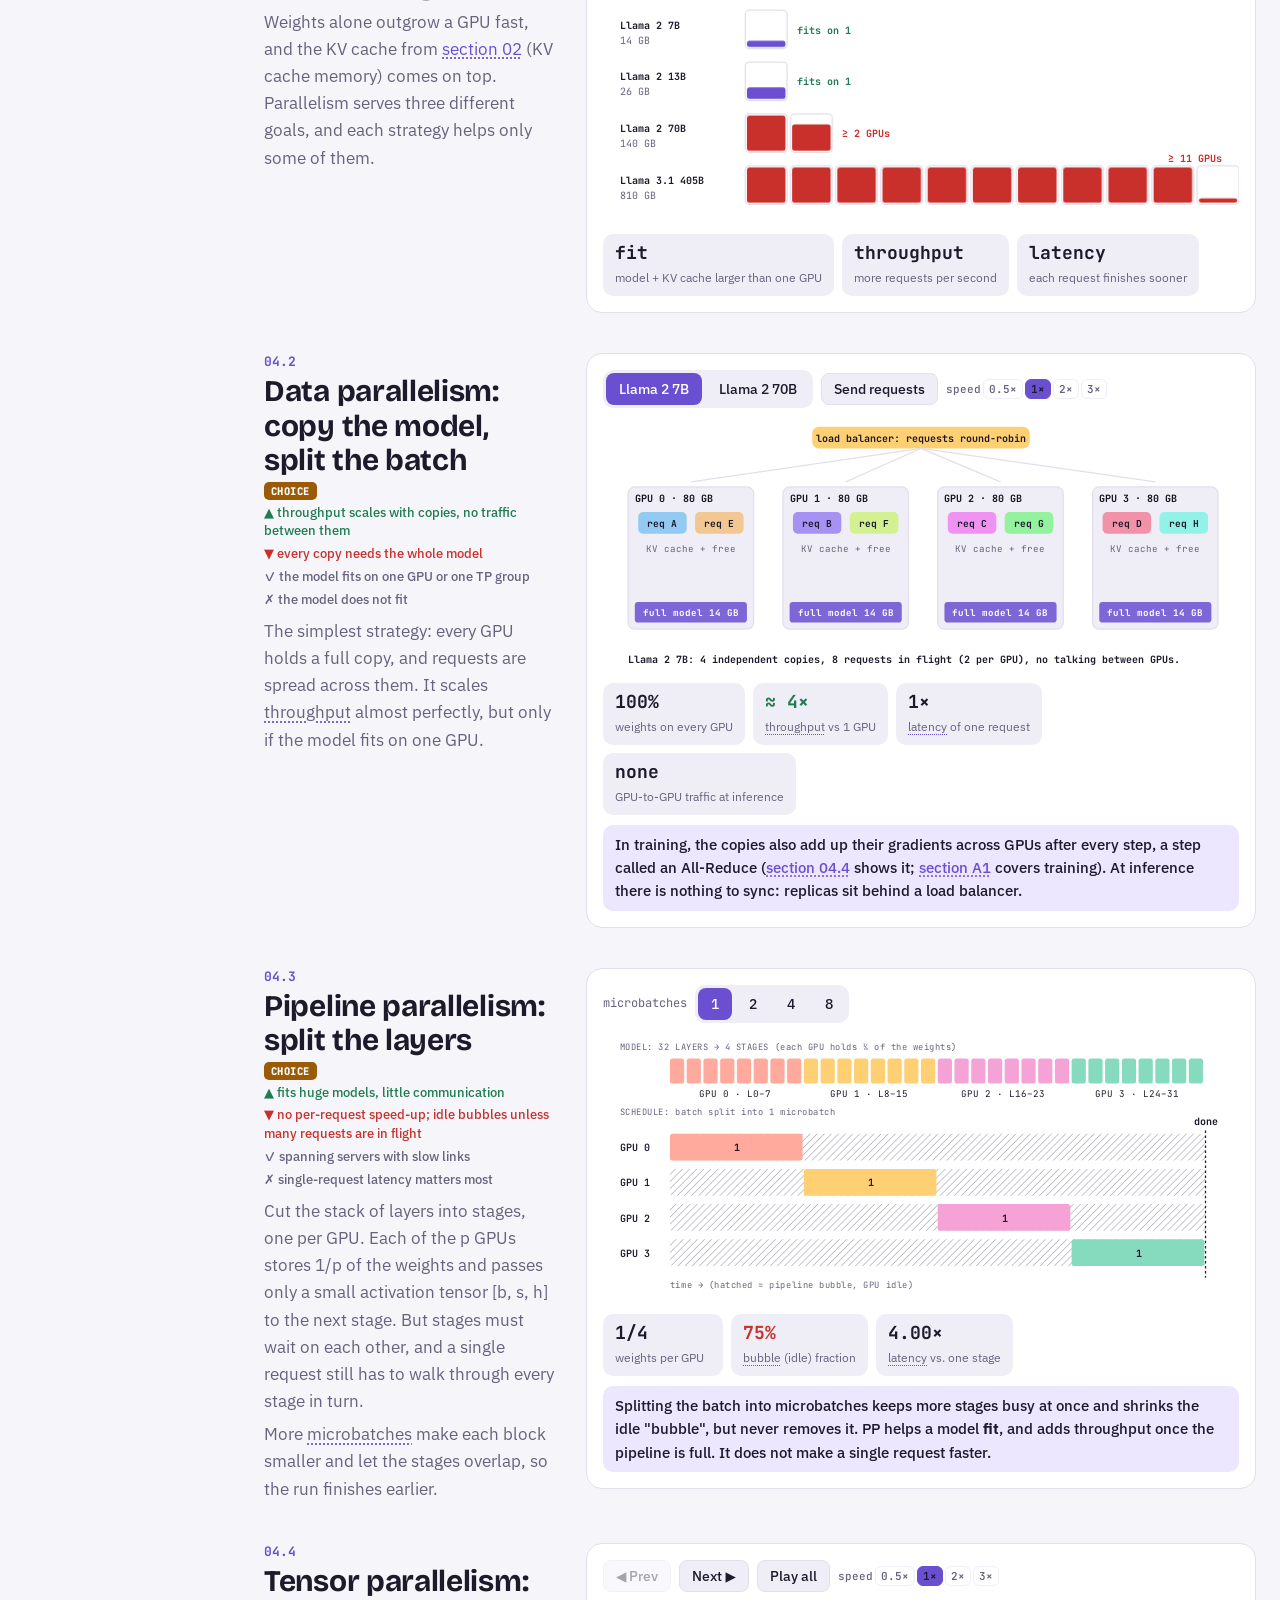
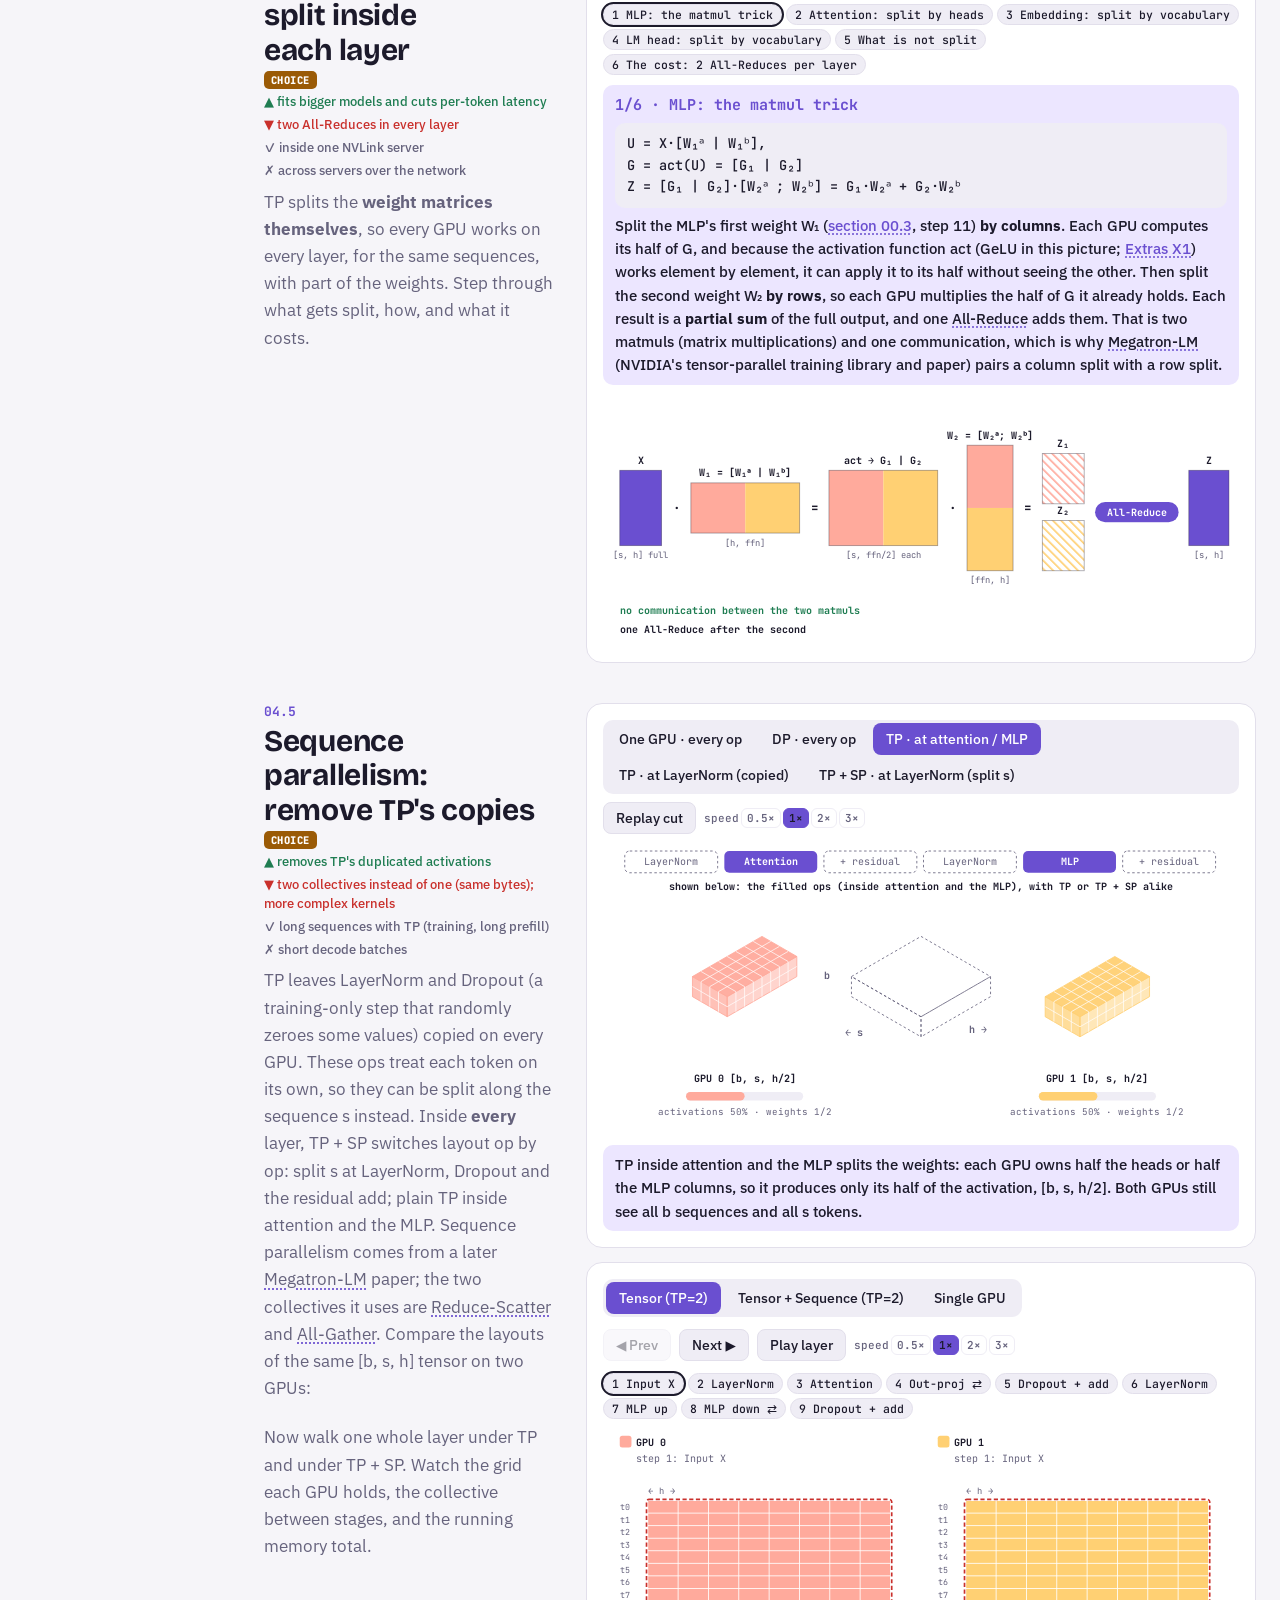
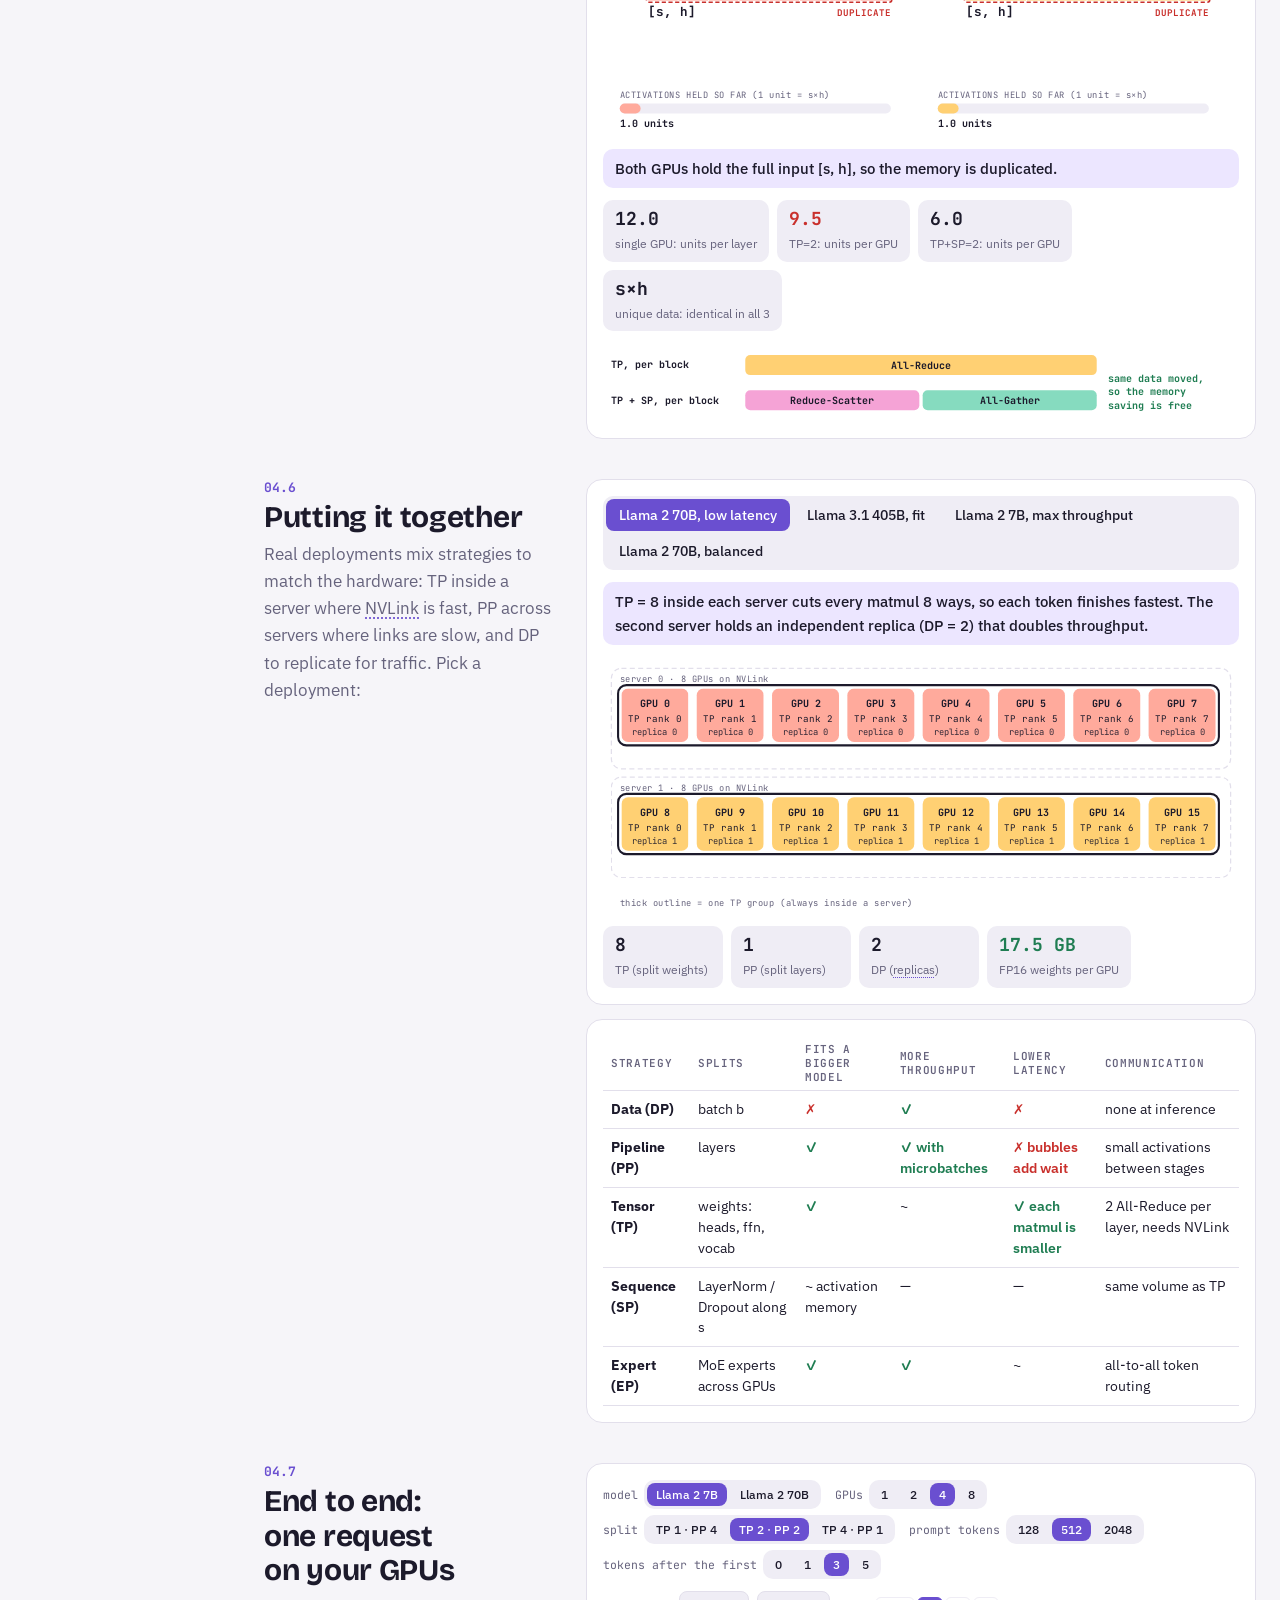
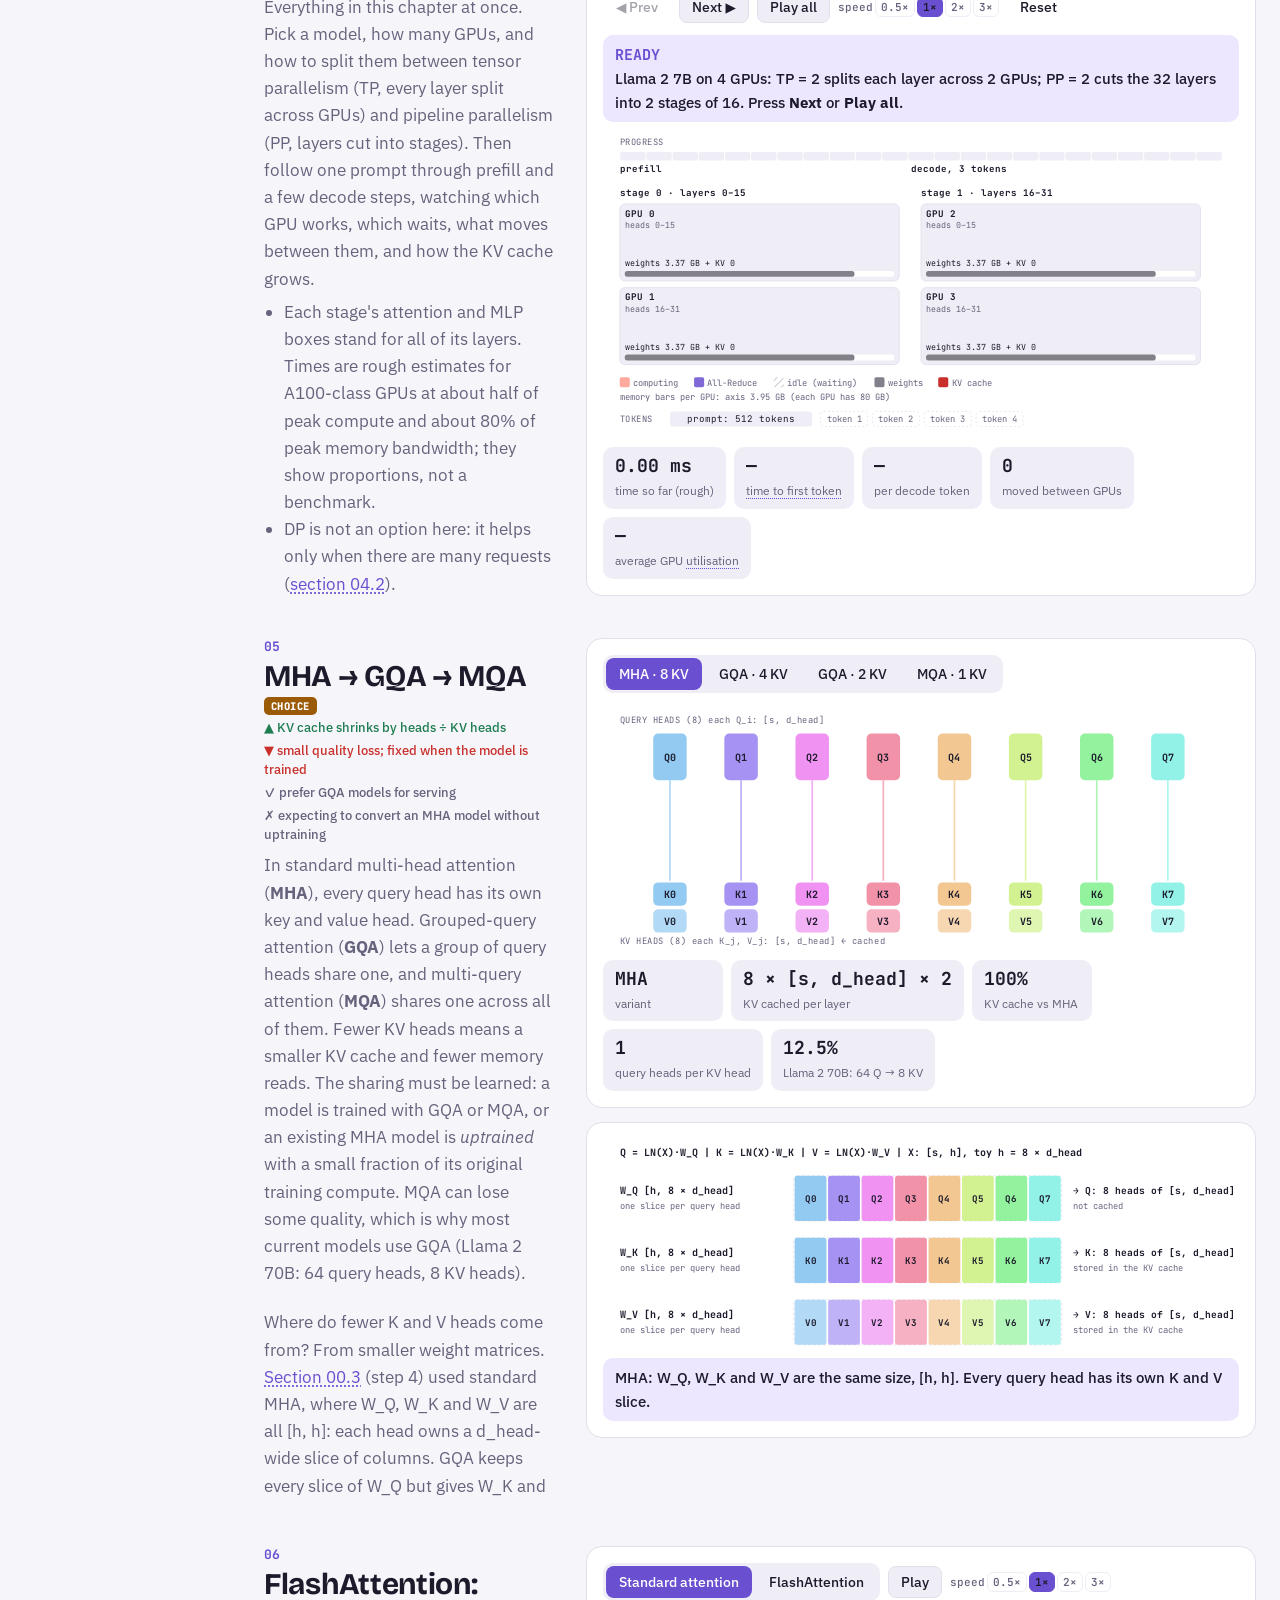
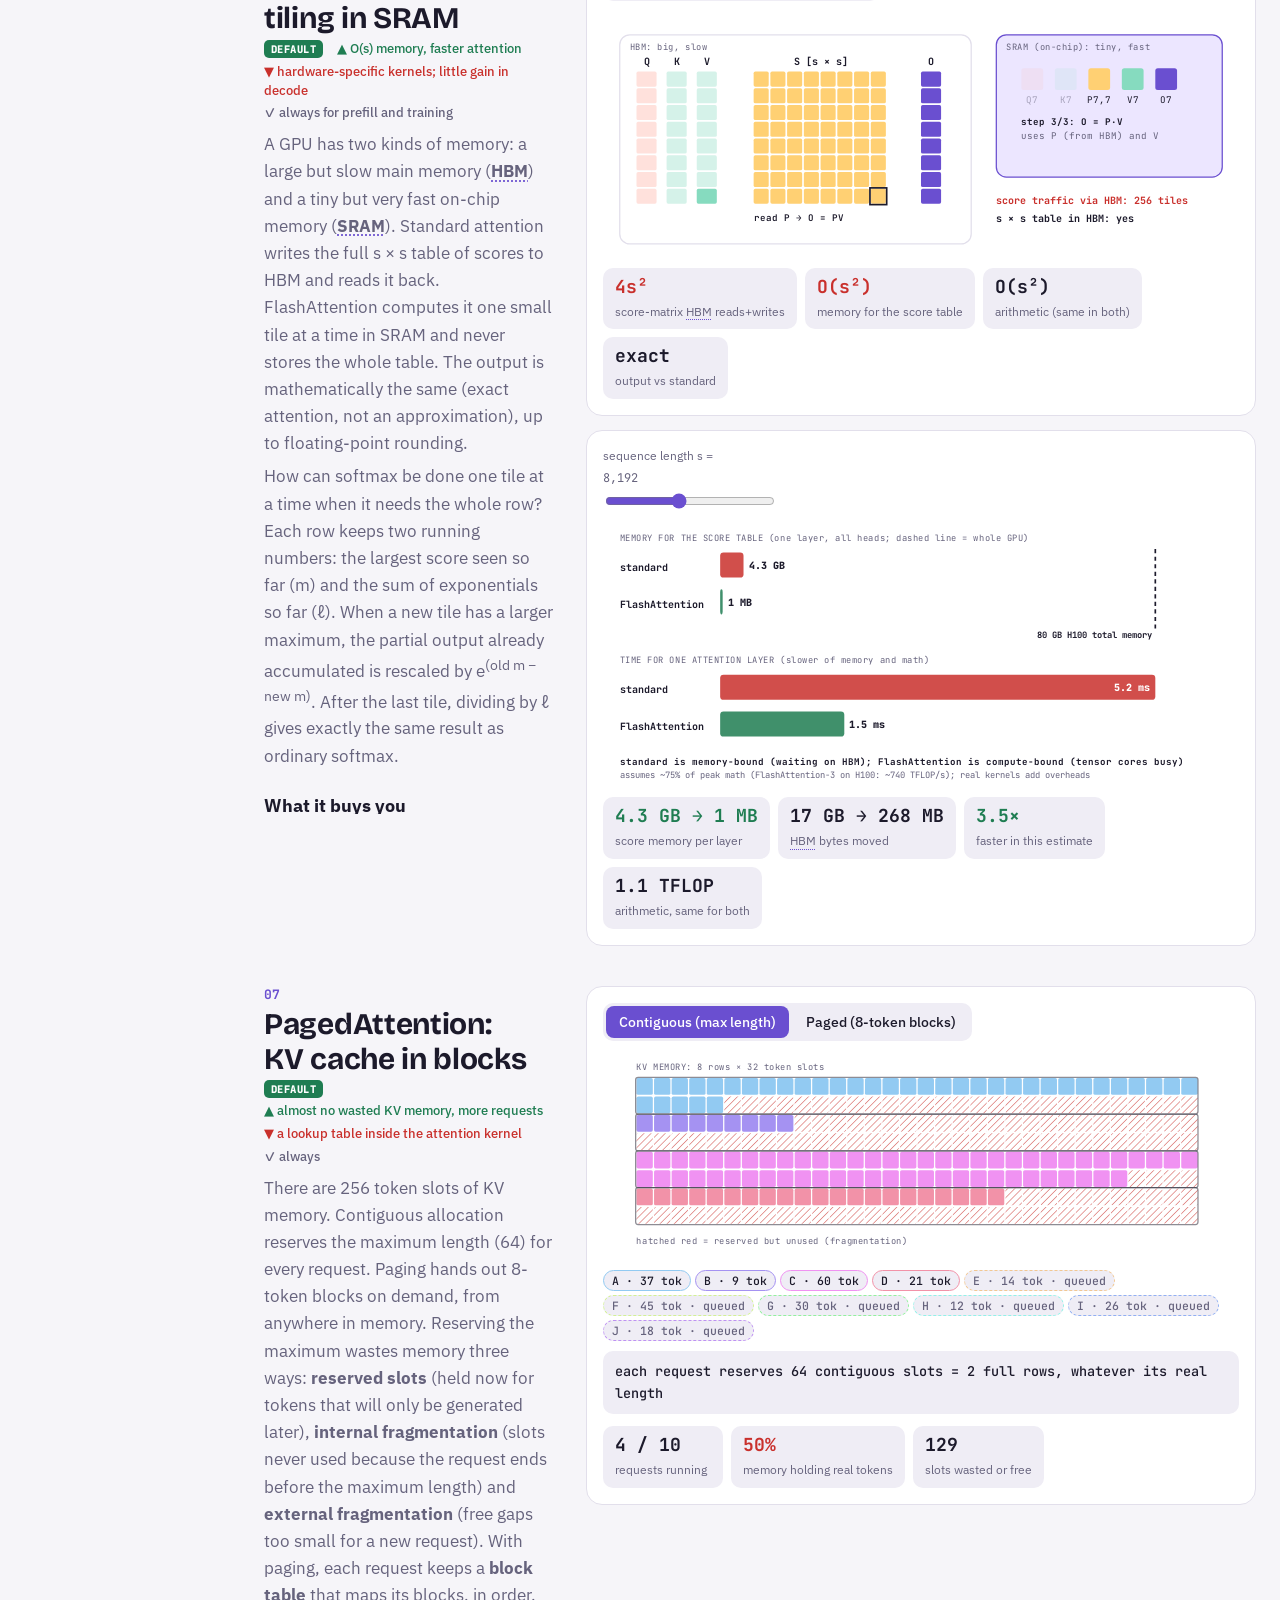
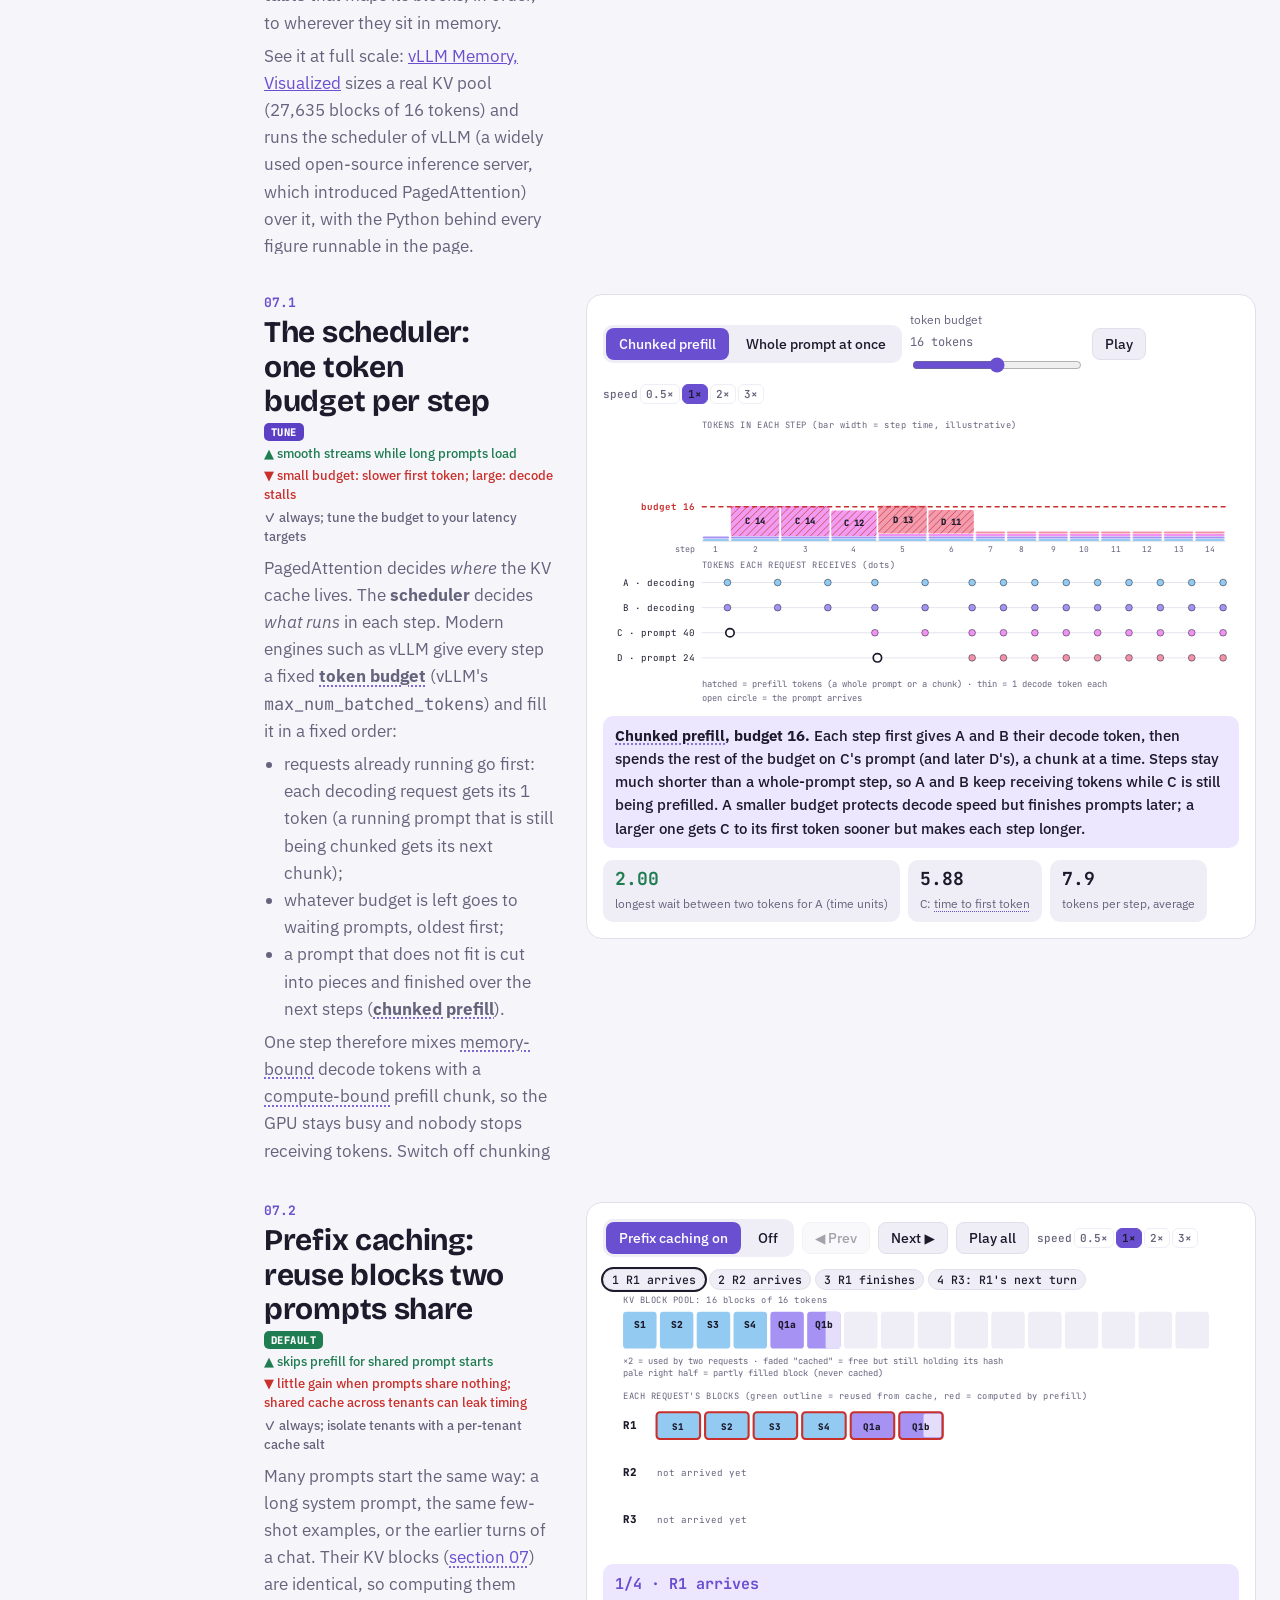
==== commit 8e52f872: "llm-inference: verdict audit fixes (async scheduling default, SP/PP/TP/disagg/quant costs, FA estima" ====
--- a/llm-inference-visualized/index.html
+++ b/llm-inference-visualized/index.html
@@ -164,7 +164,7 @@
 footer{max-width:1640px;margin:0 auto;padding:20px;color:var(--muted);font-size:13px;border-top:1px solid var(--line)}
 @media (prefers-reduced-motion: reduce){*{transition:none!important}}
 .sub-h{font-size:18px;margin:22px 0 4px;font-weight:800}
-.to{display:flex;flex-wrap:wrap;gap:4px 14px;align-items:baseline;margin:4px 0 8px;font:500 13px/1.45 var(--f-body);color:var(--ink);max-width:90ch}.to span{white-space:normal}.to .g{color:var(--ok)}.to .c{color:var(--bad)}.to .u,.to .x{color:var(--muted)}.v{font:800 10.5px var(--f-mono);letter-spacing:.04em;padding:2px 7px;border-radius:5px;color:#fff}.v-d{background:var(--ok)}.v-t{background:var(--accent)}.v-c{background:#b46a08}
+.to{display:flex;flex-wrap:wrap;gap:4px 14px;align-items:baseline;margin:4px 0 8px;font:500 13px/1.45 var(--f-body);color:var(--ink);max-width:90ch}.to span{white-space:normal}.to .g{color:var(--ok)}.to .c{color:var(--bad)}.to .u,.to .x{color:var(--muted)}.v{font:800 10.5px var(--f-mono);letter-spacing:.04em;padding:2px 7px;border-radius:5px;color:#fff}.v-d{background:#1f7d52}.v-t{background:#5b3fc4}.v-c{background:#9a5a06}
 </style>
 </head>
 <body>
@@ -308,7 +308,7 @@
   </div>
 </section>
 
-<div class="part"><span>PART II</span><h3>Inference optimizations</h3><p class="cap">How serving systems make inference fast and cheap, and which of those shapes or memory costs each technique attacks. Each section opens with a verdict: <b class="v v-d">DEFAULT</b> on in modern engines, no real downside · <b class="v v-t">TUNE</b> always on, but a knob to set · <b class="v v-c">CHOICE</b> a real trade-off you decide. Then <span style="color:var(--ok)">▲ gain</span>, <span style="color:var(--bad)">▼ cost</span>, ✓ use when, ✗ avoid when.</p></div>
+<div class="part"><span>PART II</span><h3>Inference optimizations</h3><p class="cap">How serving systems make inference fast and cheap, and which of those shapes or memory costs each technique attacks. Each section opens with a verdict: <b class="v v-d">DEFAULT</b> on by default in modern engines; costs are minor · <b class="v v-t">TUNE</b> always on, but a knob to set · <b class="v v-c">CHOICE</b> a real trade-off you decide. Then <span style="color:var(--ok)">▲ gain</span>, <span style="color:var(--bad)">▼ cost</span>, ✓ use when, ✗ avoid when.</p></div>
 <section id="phases">
   <div class="sh"><span class="n">01</span><h2>Prefill vs decode</h2></div>
   <p class="cap">Answering a request has two phases. <b>Prefill</b> reads the whole prompt at once, as one matrix–matrix product. <b>Decode</b> then writes the reply one token per step, a matrix–vector product that still reads every weight. It stops when the model emits an end-of-sequence token or reaches a length limit. Long prompts, such as retrieved documents added by RAG (retrieval-augmented generation), make prefill longer. In the figure, weights live in <b>HBM</b>, the GPU's large main memory, and each token's keys and values (section 00.2) are saved in a <b>KV cache</b>, so decode only has to process the newest token; section 02 sizes that cache.</p>
@@ -404,7 +404,7 @@
 </section>
 <section id="par-pp">
   <div class="sh"><span class="n">04.3</span><h2>Pipeline parallelism: split the layers</h2></div>
-  <p class="to"><b class="v v-c">CHOICE</b><span class="g">▲ fits huge models, little communication</span><span class="c">▼ stages run in series: added latency, idle bubbles</span><span class="u">✓ spanning servers with slow links</span><span class="x">✗ single-request latency matters most</span></p>
+  <p class="to"><b class="v v-c">CHOICE</b><span class="g">▲ fits huge models, little communication</span><span class="c">▼ no per-request speed-up; idle bubbles unless many requests are in flight</span><span class="u">✓ spanning servers with slow links</span><span class="x">✗ single-request latency matters most</span></p>
   <p class="cap">Cut the stack of layers into stages, one per GPU. Each of the p GPUs stores 1/p of the weights and passes only a small activation tensor [b, s, h] to the next stage. But stages must wait on each other, and a single request still has to walk through every stage in turn.</p>
   <p class="cap">More microbatches make each block smaller and let the stages overlap, so the run finishes earlier.</p>
   <div class="fig">
@@ -418,7 +418,7 @@
 </section>
 <section id="par-tpc">
   <div class="sh"><span class="n">04.4</span><h2>Tensor parallelism: split inside each layer</h2></div>
-  <p class="to"><b class="v v-c">CHOICE</b><span class="g">▲ fits bigger models and cuts per-token latency</span><span class="c">▼ an All-Reduce in every layer</span><span class="u">✓ inside one NVLink server</span><span class="x">✗ across servers over the network</span></p>
+  <p class="to"><b class="v v-c">CHOICE</b><span class="g">▲ fits bigger models and cuts per-token latency</span><span class="c">▼ two All-Reduces in every layer</span><span class="u">✓ inside one NVLink server</span><span class="x">✗ across servers over the network</span></p>
   <p class="cap">TP splits the <b>weight matrices themselves</b>, so every GPU works on every layer, for the same sequences, with part of the weights. Step through what gets split, how, and what it costs.</p>
   <div class="fig">
     <div class="controls"><button class="btn solid" id="tpc-prev" type="button">◀ Prev</button><button class="btn solid" id="tpc-next" type="button">Next ▶</button><button class="btn solid" id="tpc-play" type="button">Play all</button><span class="spd" aria-label="Animation speed">speed</span></div>
@@ -429,7 +429,7 @@
 </section>
 <section id="par-sp">
   <div class="sh"><span class="n">04.5</span><h2>Sequence parallelism: remove TP's copies</h2></div>
-  <p class="to"><b class="v v-c">CHOICE</b><span class="g">▲ removes TP's duplicated activations</span><span class="c">▼ extra communication steps around each norm</span><span class="u">✓ long sequences with TP (training, long prefill)</span><span class="x">✗ short decode batches</span></p>
+  <p class="to"><b class="v v-c">CHOICE</b><span class="g">▲ removes TP's duplicated activations</span><span class="c">▼ two collectives instead of one (same bytes); more complex kernels</span><span class="u">✓ long sequences with TP (training, long prefill)</span><span class="x">✗ short decode batches</span></p>
   <p class="cap">TP leaves LayerNorm and Dropout (a training-only step that randomly zeroes some values) copied on every GPU. These ops treat each token on its own, so they can be split along the sequence s instead. Inside <b>every</b> layer, TP + SP switches layout op by op: split s at LayerNorm, Dropout and the residual add; plain TP inside attention and the MLP. Sequence parallelism comes from a later Megatron-LM paper; the two collectives it uses are <a class="gl" href="#g-rs">Reduce-Scatter</a> and <a class="gl" href="#g-ag">All-Gather</a>. Compare the layouts of the same [b, s, h] tensor on two GPUs:</p>
   <div class="fig">
     <div class="controls"><div class="seg" id="cube-seg"></div><button class="btn solid" id="cube-replay" type="button">Replay cut</button><span class="spd" aria-label="Animation speed">speed</span></div>
@@ -504,7 +504,7 @@
 
 <section id="attention">
   <div class="sh"><span class="n">05</span><h2>MHA → GQA → MQA</h2></div>
-  <p class="to"><b class="v v-c">CHOICE</b><span class="g">▲ KV cache shrinks by heads ÷ KV heads</span><span class="c">▼ small quality loss; fixed when the model is trained</span><span class="u">✓ prefer GQA models for serving</span><span class="x">✗ you cannot change it on an existing model without retraining</span></p>
+  <p class="to"><b class="v v-c">CHOICE</b><span class="g">▲ KV cache shrinks by heads ÷ KV heads</span><span class="c">▼ small quality loss; fixed when the model is trained</span><span class="u">✓ prefer GQA models for serving</span><span class="x">✗ expecting to convert an MHA model without uptraining</span></p>
   <p class="cap">In standard multi-head attention (<b>MHA</b>), every query head has its own key and value head. Grouped-query attention (<b>GQA</b>) lets a group of query heads share one, and multi-query attention (<b>MQA</b>) shares one across all of them. Fewer KV heads means a smaller KV cache and fewer memory reads. The sharing must be learned: a model is trained with GQA or MQA, or an existing MHA model is <i>uptrained</i> with a small fraction of its original training compute. MQA can lose some quality, which is why most current models use GQA (Llama 2 70B: 64 query heads, 8 KV heads).</p>
   <div class="fig">
     <div class="controls"><div class="seg" id="at-seg"></div></div>
@@ -529,7 +529,7 @@
   </div>
   <p class="cap">How can softmax be done one tile at a time when it needs the whole row? Each row keeps two running numbers: the largest score seen so far (m) and the sum of exponentials so far (ℓ). When a new tile has a larger maximum, the partial output already accumulated is rescaled by e<sup>(old m − new m)</sup>. After the last tile, dividing by ℓ gives exactly the same result as ordinary softmax.</p>
   <h3 class="sub-h">What it buys you</h3>
-  <p class="cap">Drag the sequence length. The figure compares one attention layer of a Llama-style model (32 heads, head size 128, BF16, one sequence), using H100 speeds: 3.35 TB/s HBM bandwidth and 989 TFLOP/s for BF16 tensor-core math. The arithmetic is identical in both; what changes is the memory the score table needs and the bytes moved through HBM.</p>
+  <p class="cap">Drag the sequence length. The figure compares one attention layer of a Llama-style model (32 heads, head size 128, BF16, one sequence), using H100 speeds: 3.35 TB/s HBM bandwidth and about 740 TFLOP/s of BF16 tensor-core math (75% of the 989 peak, what FlashAttention-3 reaches). The arithmetic is identical in both; what changes is the memory the score table needs and the bytes moved through HBM.</p>
   <div class="fig">
     <div class="controls"><label class="ctl">sequence length s = <span class="mono" id="fb-sv"></span><input type="range" id="fb-s" min="0" max="7" value="3"></label></div>
     <div class="svgbox"><svg id="fb-svg" viewBox="0 0 760 312" role="img" aria-label="Memory and time of standard attention versus FlashAttention as sequence length grows"></svg></div>
@@ -538,7 +538,7 @@
   <p class="cap"><b>The gains.</b> Score memory falls from O(s²) to O(s): only the output and one number per row are stored. HBM traffic for the scores disappears, so attention stops waiting on memory and becomes limited by the tensor cores instead, typically 2–4× faster in training and prefill. And because the s × s table never has to fit in memory, context windows of 100k+ tokens became practical.</p>
   <p class="cap"><b>The trade-offs.</b> None in accuracy. The costs are elsewhere:</p>
   <ul class="cap">
-    <li><b>Extra arithmetic in training:</b> the backward pass recomputes the score tiles instead of reading a stored table, about 20–30% more FLOPs in attention, but still faster overall because memory was the bottleneck.</li>
+    <li><b>Extra arithmetic in training:</b> the backward pass recomputes the score tiles instead of reading a stored table, about 25% more backward-pass attention FLOPs, but still faster overall because memory was the bottleneck.</li>
     <li><b>Hand-written, hardware-specific kernels:</b> FlashAttention-2 and -3 are tuned per GPU generation (FlashAttention-3 targets Hopper), so new hardware or a new attention variant needs new kernel work; tools such as FlexAttention exist to generate variants.</li>
     <li><b>Small gain in decode:</b> with one new token per step there is no big s × s table to avoid; decode is limited by reading the KV cache (section 05). Decode-specific kernels (Flash-Decoding) instead split the KV cache across SMs to keep the GPU busy.</li>
   </ul>
@@ -614,7 +614,7 @@
 
 <section id="quant">
   <div class="sh"><span class="n">08</span><h2>Quantization</h2></div>
-  <p class="to"><b class="v v-c">CHOICE</b><span class="g">▲ 2–4× less memory, faster decode</span><span class="c">▼ accuracy loss, larger at lower bits</span><span class="u">✓ FP8 on GPUs that support it; INT4 weights when memory-bound</span><span class="x">✗ below 8 bits without running your own evals</span></p>
+  <p class="to"><b class="v v-c">CHOICE</b><span class="g">▲ 2–4× less weight memory; faster decode at small batches (INT4 gain fades at large batches)</span><span class="c">▼ accuracy loss, larger at lower bits</span><span class="u">✓ FP8 on GPUs that support it; INT4 weights when memory-bound</span><span class="x">✗ below 8 bits without running your own evals</span></p>
   <p class="cap">Quantization stores each number with fewer bits, so it can only take a few evenly spaced values: 16 with 4 bits, 256 with 8 (symmetric schemes like the one here use one fewer, 15 and 255, so that 0 sits exactly in the middle). Here 48 weights are snapped to the nearest one. A single outlier stretches the grid and wipes out resolution for everything else. Clipping the range trades that rounding error for clipping error.</p>
   <div class="fig">
     <div class="controls">
@@ -660,7 +660,7 @@
 
 <section id="spec">
   <div class="sh"><span class="n">11</span><h2>Speculative decoding</h2></div>
-  <p class="to"><b class="v v-c">CHOICE</b><span class="g">▲ often 2–3× faster tokens at low load, identical output distribution</span><span class="c">▼ extra compute; gains shrink or reverse at large batch sizes</span><span class="u">✓ latency-critical, low-concurrency serving</span><span class="x">✗ throughput-bound, heavily batched serving</span></p>
+  <p class="to"><b class="v v-c">CHOICE</b><span class="g">▲ often 2–3× faster tokens at low load, identical output distribution (with rejection sampling)</span><span class="c">▼ extra compute; gains shrink or reverse at large batch sizes</span><span class="u">✓ latency-critical, low-concurrency serving</span><span class="x">✗ throughput-bound, heavily batched serving</span></p>
   <p class="cap">A small draft model guesses several tokens. The big model checks all of them in a single parallel pass and keeps the matching prefix, plus one token of its own. (That is the rule for greedy decoding; when sampling, each draft token is accepted with probability min(1, p_big / p_draft), where p_big and p_draft are each model's probability for that token; on the first rejection, the replacement token is drawn from the leftover distribution max(0, p_big − p_draft), renormalised. Together these keep the output distribution exactly that of the big model.) It is also called speculative sampling or assisted generation. The draft can be a separate small model, or extra prediction heads added to the big model itself (as in Medusa).</p>
   <div class="fig">
     <div class="controls">
@@ -680,7 +680,7 @@
 
 <section id="disagg">
   <div class="sh"><span class="n">12</span><h2>Disaggregated serving: prefill and decode on different GPUs</h2></div>
-  <p class="to"><b class="v v-c">CHOICE</b><span class="g">▲ no prefill–decode interference; each side sized for its job</span><span class="c">▼ KV transfer between GPUs, more moving parts</span><span class="u">✓ large fleets with strict first-token and per-token targets</span><span class="x">✗ small deployments</span></p>
+  <p class="to"><b class="v v-c">CHOICE</b><span class="g">▲ no prefill–decode interference; each side sized for its job</span><span class="c">▼ KV transfer; prefill:decode GPU ratio to keep matched to traffic; no raw throughput gain</span><span class="u">✓ large fleets with strict first-token and per-token targets</span><span class="x">✗ small deployments</span></p>
   <p class="cap">Section 01 showed the two phases need different things: prefill is compute-bound, decode is memory-bound. When both run on the same GPU, a new prompt's prefill competes with decoding: without chunked prefill (splitting a long prompt into pieces mixed with decode steps), every running request stops getting tokens until it finishes; with it, they slow down instead. <b>Disaggregated serving</b> gives prefill and decode their own GPUs and ships each request's KV cache (section 02) from the prefill GPU to the decode GPU once its prompt is done.</p>
   <ul class="cap">
     <li><b>Aggregated</b> (the usual setup, with in-flight batching from section 03): both GPUs do both jobs.</li>
@@ -1571,7 +1571,7 @@
 })();
 
 /* ---------- 06b FlashAttention benefit ---------- */
-(function(){const svg=$('#fb-svg'),SS=[1024,2048,4096,8192,16384,32768,65536,131072],H=32,D=128,BW=3.35e12,FL=989e12;
+(function(){const svg=$('#fb-svg'),SS=[1024,2048,4096,8192,16384,32768,65536,131072],H=32,D=128,BW=3.35e12,FL=740e12;
   const fmtB=b=>b>=1e12?(b/1e12).toFixed(1)+' TB':b>=1e9?(b/1e9).toFixed(b>=1e10?0:1)+' GB':b>=1e6?(b/1e6).toFixed(0)+' MB':(b/1e3).toFixed(0)+' KB';
   const fmtT=t=>t>=1e-3?(t*1e3).toFixed(t>=1e-2?0:1)+' ms':(t*1e6).toFixed(0)+' µs';
   function render(){clear(svg);const s=SS[+$('#fb-s').value];$('#fb-sv').textContent=s.toLocaleString();
@@ -1585,7 +1585,7 @@
         if(inside)T(svg,134+lg(v),yy+20,f(v)+(lim&&v>lim?' · does not fit':''),{'text-anchor':'end',style:'font-size:12px;font-weight:800;fill:#ffffff'});
         else T(svg,Math.max(146+lg(v),lx&&lx>140+lg(v)-2&&lx<146+lg(v)+60?lx+6:0),yy+20,f(v),{style:'font-size:12px;font-weight:800'});});
       if(lim){const x=140+lim*sc;S('line',{x1:x,x2:x,y1:y+10,y2:y+108,style:'stroke:var(--ink);stroke-width:2;stroke-dasharray:5 4'},svg);T(svg,x>500?x-4:x+4,y+116,limLbl+' total memory',{'text-anchor':x>500?'end':'start',style:'font-size:10.5px;font-weight:700'});}});
-    const bound=trStd/BW>flops/FL;T(svg,20,288,`standard is ${bound?'memory-bound (waiting on HBM)':'compute-bound'}; FlashAttention is ${trFl/BW>flops/FL?'memory-bound':'compute-bound (tensor cores busy)'}`,{style:'font-size:11px;font-weight:700'});T(svg,20,304,'rough estimates from bytes and FLOPs; real kernels add overheads',{style:'font-size:10.5px;fill:var(--muted)'});
+    const bound=trStd/BW>flops/FL;T(svg,20,288,`standard is ${bound?'memory-bound (waiting on HBM)':'compute-bound'}; FlashAttention is ${trFl/BW>flops/FL?'memory-bound':'compute-bound (tensor cores busy)'}`,{style:'font-size:11px;font-weight:700'});T(svg,20,304,'assumes ~75% of peak math (FlashAttention-3 on H100: ~740 TFLOP/s); real kernels add overheads',{style:'font-size:10.5px;fill:var(--muted)'});
     stats($('#fb-stats'),[{v:fmtB(memStd)+' → '+fmtB(memFl),l:'score memory per layer',c:'good'},{v:fmtB(trStd)+' → '+fmtB(trFl),l:'HBM bytes moved'},{v:memStd>80e9?'won\'t fit':(tStd/tFl).toFixed(1)+'×',l:memStd>80e9?'standard needs more than the GPU has':'faster in this estimate',c:'good'},{v:(flops/1e12).toFixed(flops<1e12?2:1)+' TFLOP',l:'arithmetic, same for both'}]);}
   $('#fb-s').addEventListener('input',render);render();
 })();
@@ -1762,13 +1762,13 @@
   const svg=$('#tk-svg');let sel=0;
   const box=(g,x,y,w,h,s,fill,fs)=>{R(g,x,y,w,h,`fill:${fill}`,{rx:5});T(g,x+w/2,y+h/2+4,s,{'text-anchor':'middle',style:`font-size:${fs||10.5}px;font-weight:700;fill:var(--on-fill)`});};
   const TK=[
-    {n:'CUDA graphs',t:'DEFAULT · ▼ extra GPU memory and start-up time to capture; only fixed batch sizes replay',c:'A decode step is hundreds of tiny kernels, and launching each one from the CPU takes a few microseconds, so the GPU can sit idle between them. Engines record the whole step once as a <b>CUDA graph</b> for each common batch size and replay it with a single launch. Section 18 of <a href="https://ylnhari.github.io/ml-scratchpad/gpu-stack-visualized/#timeline">The GPU Stack, Visualized</a> animates it.',
+    {n:'CUDA graphs',t:'DEFAULT · ▼ extra GPU memory and start-up time to capture; other sizes pad up to the next captured one',c:'A decode step is hundreds of tiny kernels, and launching each one from the CPU takes a few microseconds, so the GPU can sit idle between them. Engines record the whole step once as a <b>CUDA graph</b> for each common batch size and replay it with a single launch. Section 18 of <a href="https://ylnhari.github.io/ml-scratchpad/gpu-stack-visualized/#timeline">The GPU Stack, Visualized</a> animates it.',
       d:g=>{T(g,10,40,'eager',{style:'font-size:10.5px;fill:var(--muted)'});for(let i=0;i<7;i++)R(g,60+i*24,30,14,14,'fill:var(--g0)',{rx:2});T(g,10,74,'graph',{style:'font-size:10.5px;fill:var(--muted)'});for(let i=0;i<7;i++)R(g,60+i*15,64,14,14,'fill:var(--g0)',{rx:2});T(g,10,104,'gaps = launch overhead',{style:'font-size:10px;fill:var(--muted)'});}},
-    {n:'Async scheduling',t:'TUNE · ▼ more complex; check that the features you use support it',c:'Between GPU steps the CPU must schedule the next batch, prepare inputs and process outputs. Done one after the other, the GPU waits for the CPU every step. <b>Async scheduling</b> plans step n+1 on the CPU while the GPU is still running step n, so the GPU goes straight from one step to the next. vLLM (<span class="mono">--async-scheduling</span>), SGLang and TensorRT-LLM\'s overlap scheduler all do this.',
+    {n:'Async scheduling',t:'DEFAULT · ▼ one extra decode step per request; some features may not support it',c:'Between GPU steps the CPU must schedule the next batch, prepare inputs and process outputs. Done one after the other, the GPU waits for the CPU every step. <b>Async scheduling</b> plans step n+1 on the CPU while the GPU is still running step n, so the GPU goes straight from one step to the next. vLLM (on by default since v0.14), SGLang and TensorRT-LLM\'s overlap scheduler all do this by default.',
       d:g=>{T(g,10,42,'sync',{style:'font-size:10.5px;fill:var(--muted)'});for(let i=0;i<4;i++){const x=58+i*44;R(g,x,30,24,8,'fill:var(--g0)',{rx:2});R(g,x+24,40,18,6,'fill:var(--g2)',{rx:2});}
         T(g,10,82,'async',{style:'font-size:10.5px;fill:var(--muted)'});for(let i=0;i<6;i++){const x=58+i*26;R(g,x,70,24,8,'fill:var(--g0)',{rx:2});if(i<5)R(g,x+4,80,18,6,'fill:var(--g2)',{rx:2});}
         T(g,10,104,'upper bar GPU step · lower bar CPU work',{style:'font-size:10px;fill:var(--muted)'});}},
-    {n:'FP8 KV cache',t:'CHOICE · ▼ possible small accuracy loss; check on your evals',c:'The KV cache, not the weights, usually limits how many requests fit. Storing keys and values in 8-bit floating point instead of 16-bit halves the memory per token, so about twice as many tokens fit in the same pool, and decode reads half the bytes. Quality usually changes little; check it on your own evals (section 08 covers quantization).',
+    {n:'FP8 KV cache',t:'CHOICE · ▼ needs calibrated scales and backend support; check accuracy on your evals',c:'The KV cache, not the weights, usually limits how many requests fit. Storing keys and values in 8-bit floating point instead of 16-bit halves the memory per token, so about twice as many tokens fit in the same pool, and decode reads half the bytes. Quality usually changes little; check it on your own evals (section 08 covers quantization).',
       d:g=>{T(g,10,34,'BF16',{style:'font-size:10.5px;fill:var(--muted)'});for(let i=0;i<6;i++)R(g,52+i*26,22,24,18,`fill:${PAL(i)}`,{rx:2});T(g,10,74,'FP8',{style:'font-size:10.5px;fill:var(--muted)'});for(let i=0;i<12;i++)R(g,52+i*13,62,12,18,`fill:${PAL(i%6)}`,{rx:2});T(g,10,104,'same memory, twice the tokens',{style:'font-size:10px;fill:var(--muted)'});}},
     {n:'Cache-aware routing',t:'CHOICE · ▼ popular prefixes can overload one replica; the router must also balance load',c:'With several copies (replicas) of the model, a plain load balancer scatters a chat\'s turns across replicas, and each one prefills the shared history again. A <b>cache-aware router</b> sends requests that share a prefix to the replica that already holds it, so prefix caching (section 07.2) actually hits, while still balancing load.',
       d:g=>{box(g,10,44,52,26,'router','var(--g1)');[0,1,2].forEach(i=>{box(g,150,14+i*34,62,26,'replica '+(i+1),i===1?'var(--g3)':'var(--surface-2)',9.5);S('line',{x1:62,y1:57,x2:148,y2:27+i*34,style:`stroke:${i===1?'var(--accent)':'var(--line)'};stroke-width:${i===1?2.5:1.2}`},g);});T(g,10,128,'same prefix → same replica',{style:'font-size:10px;fill:var(--muted)'});}},
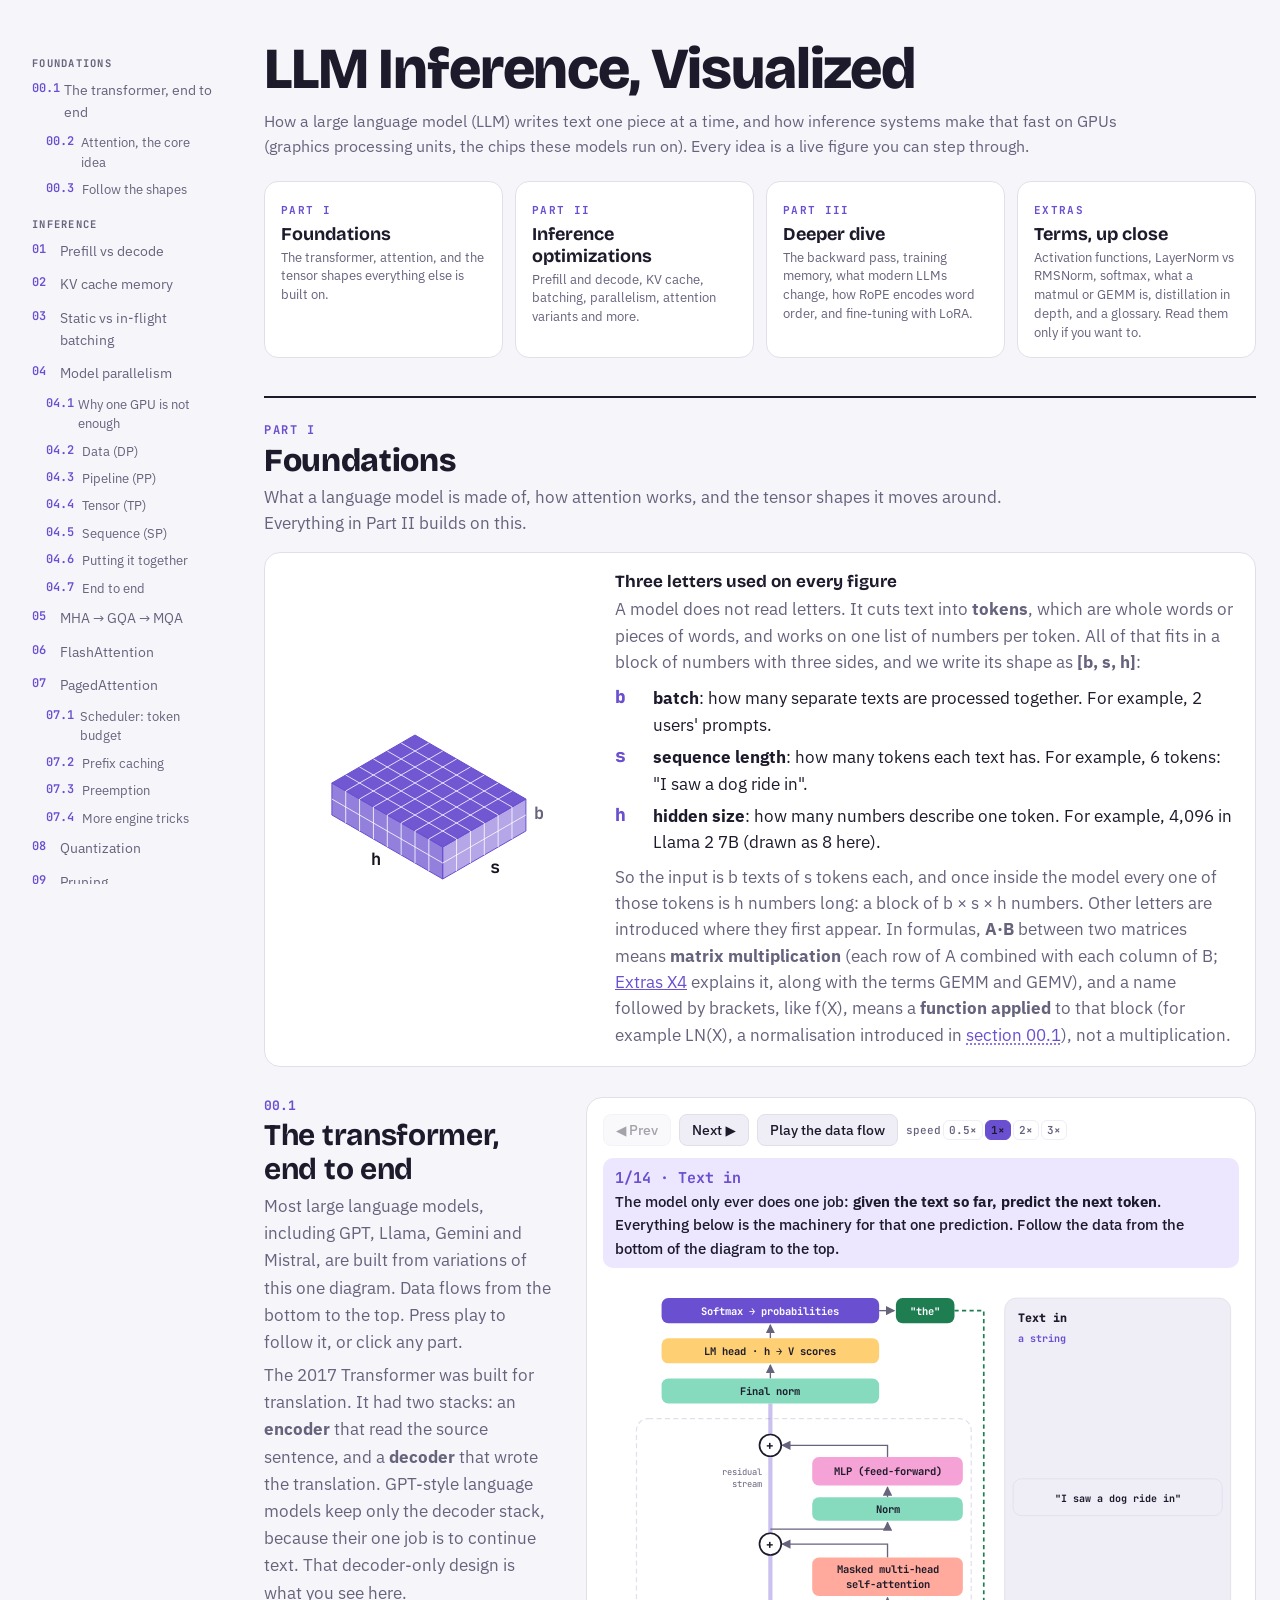
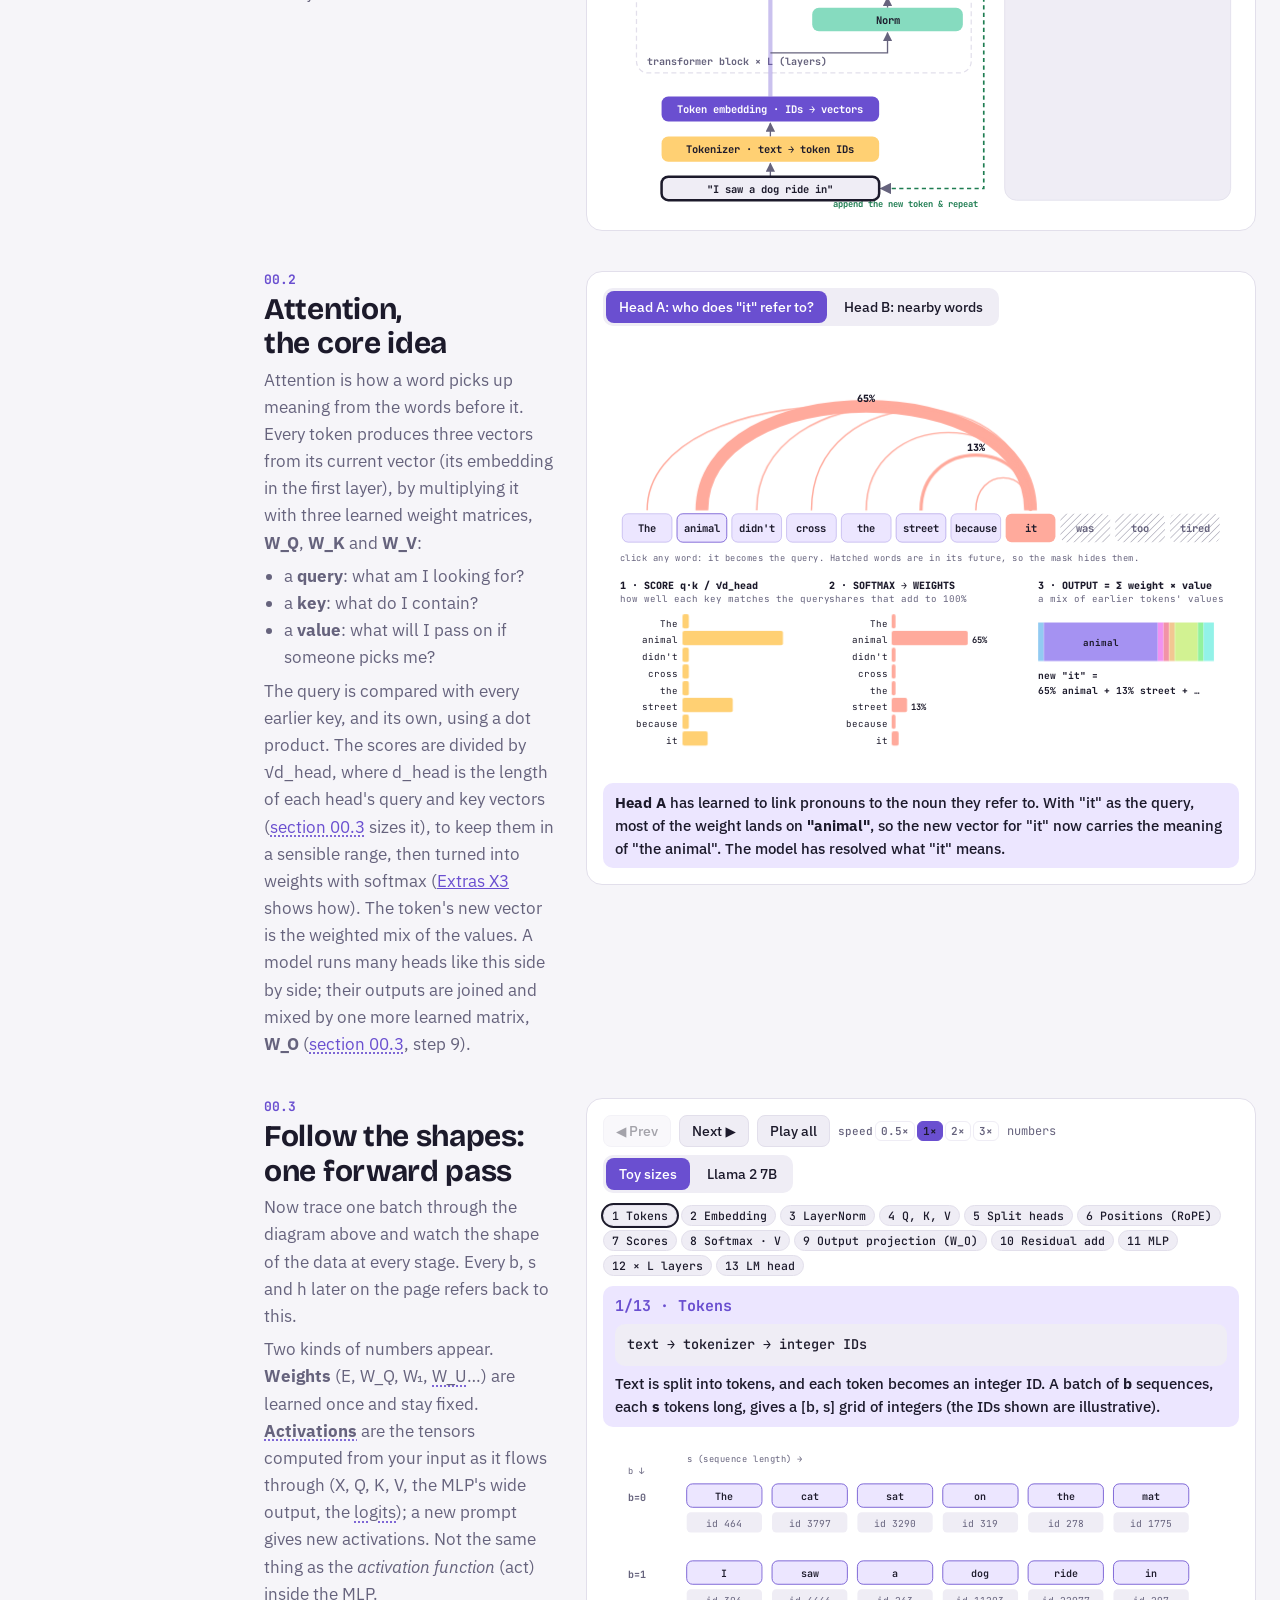
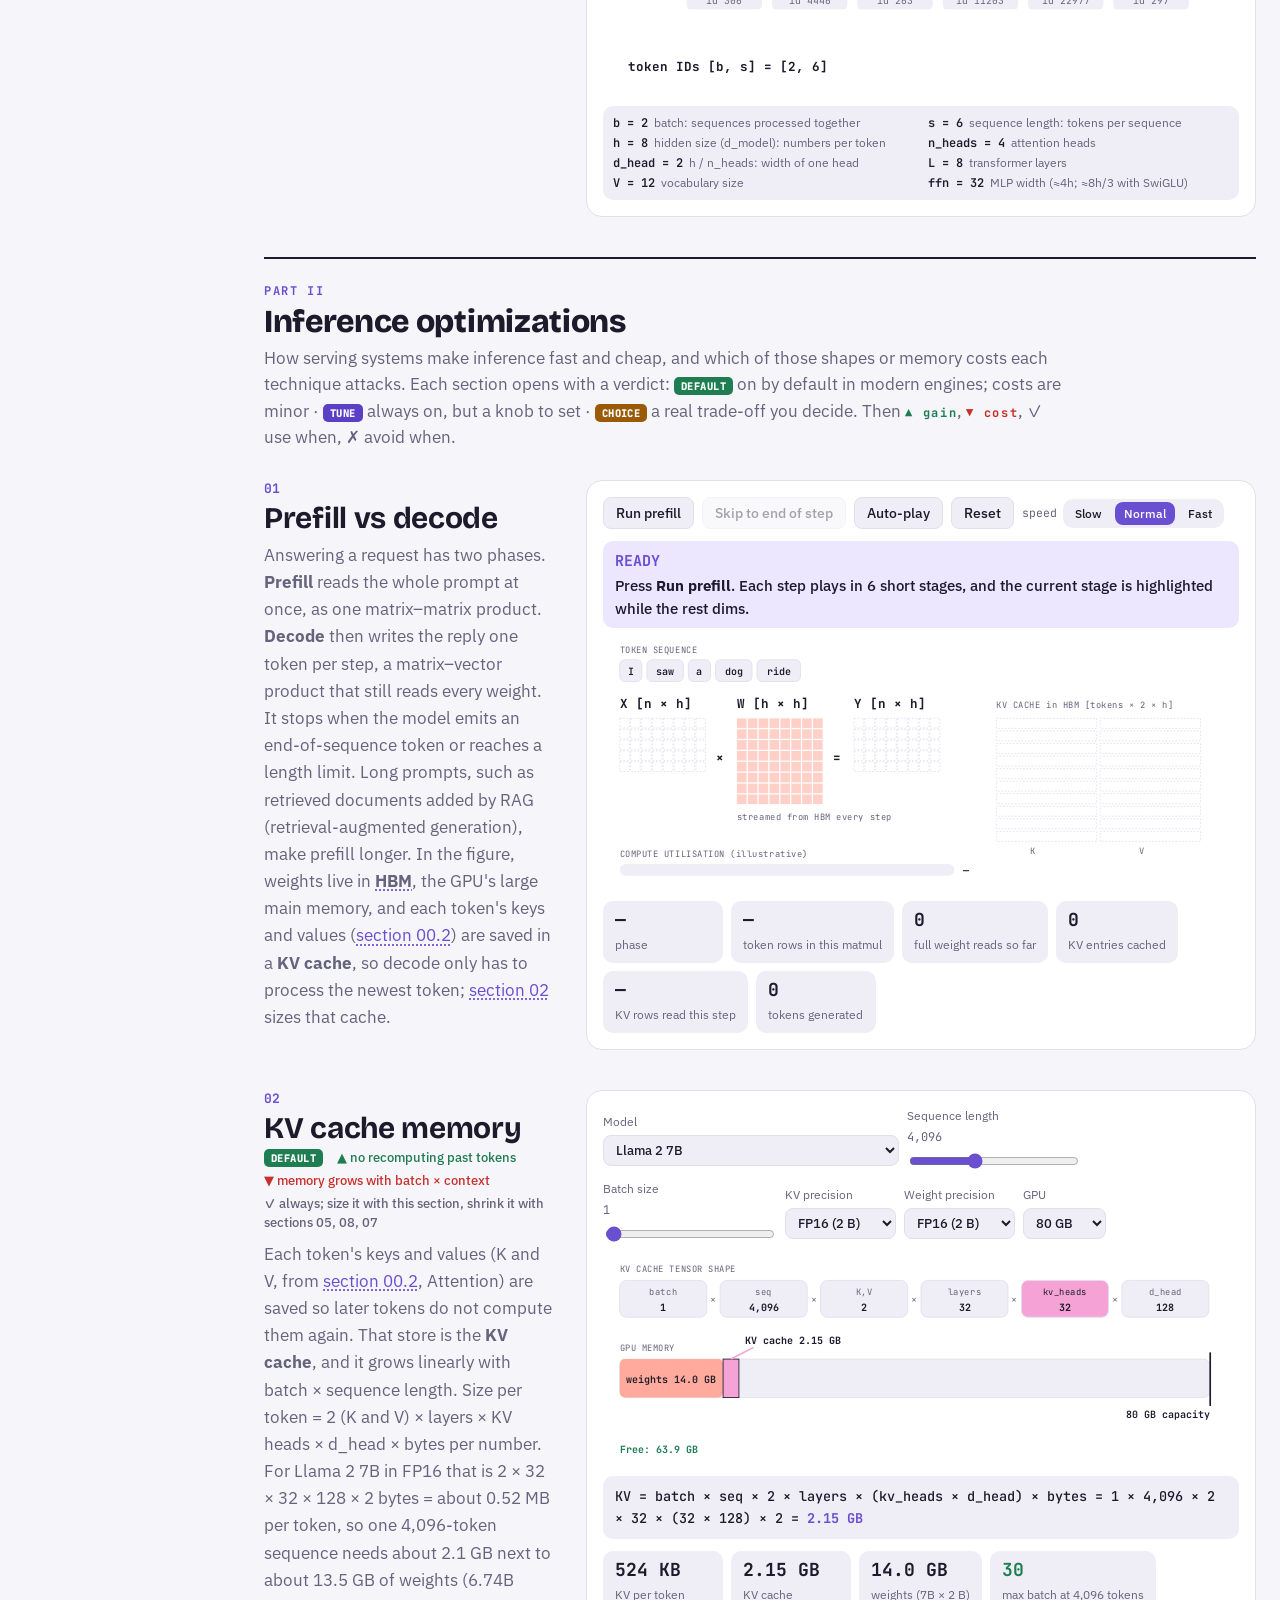
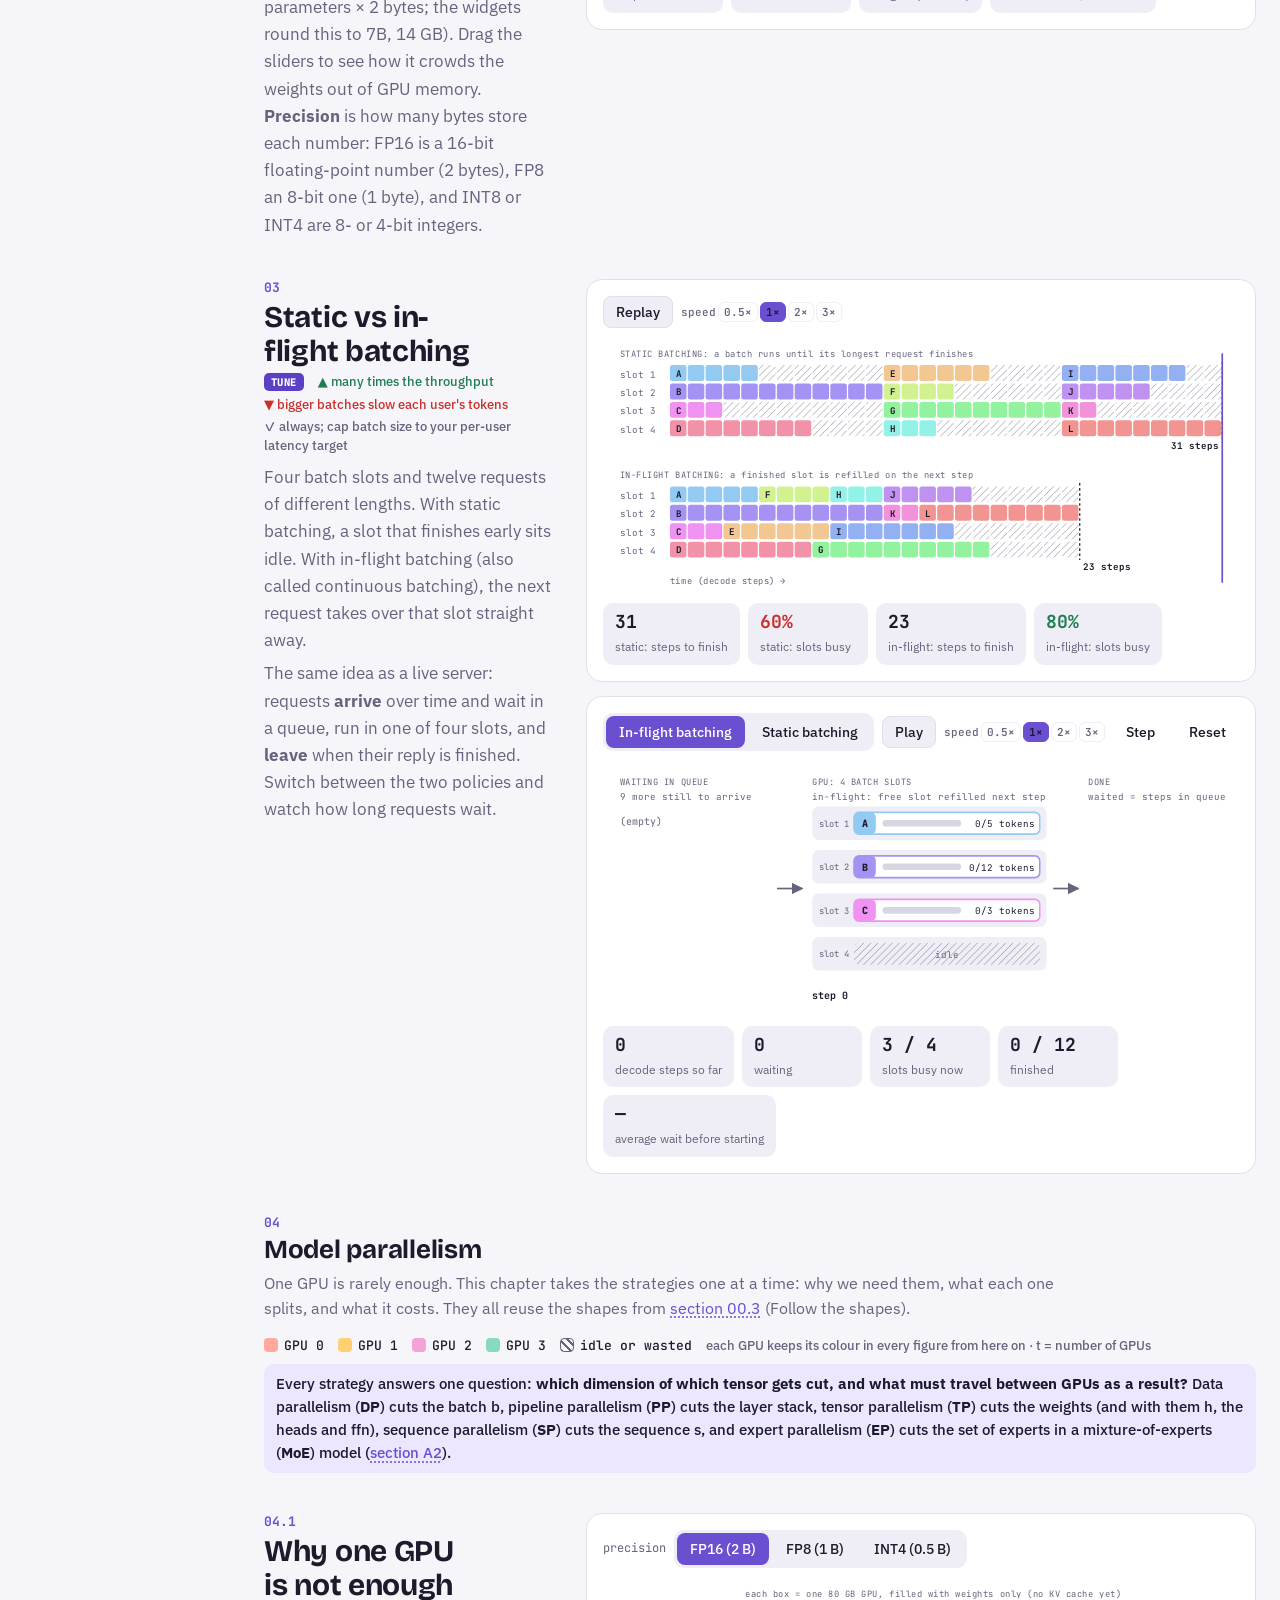
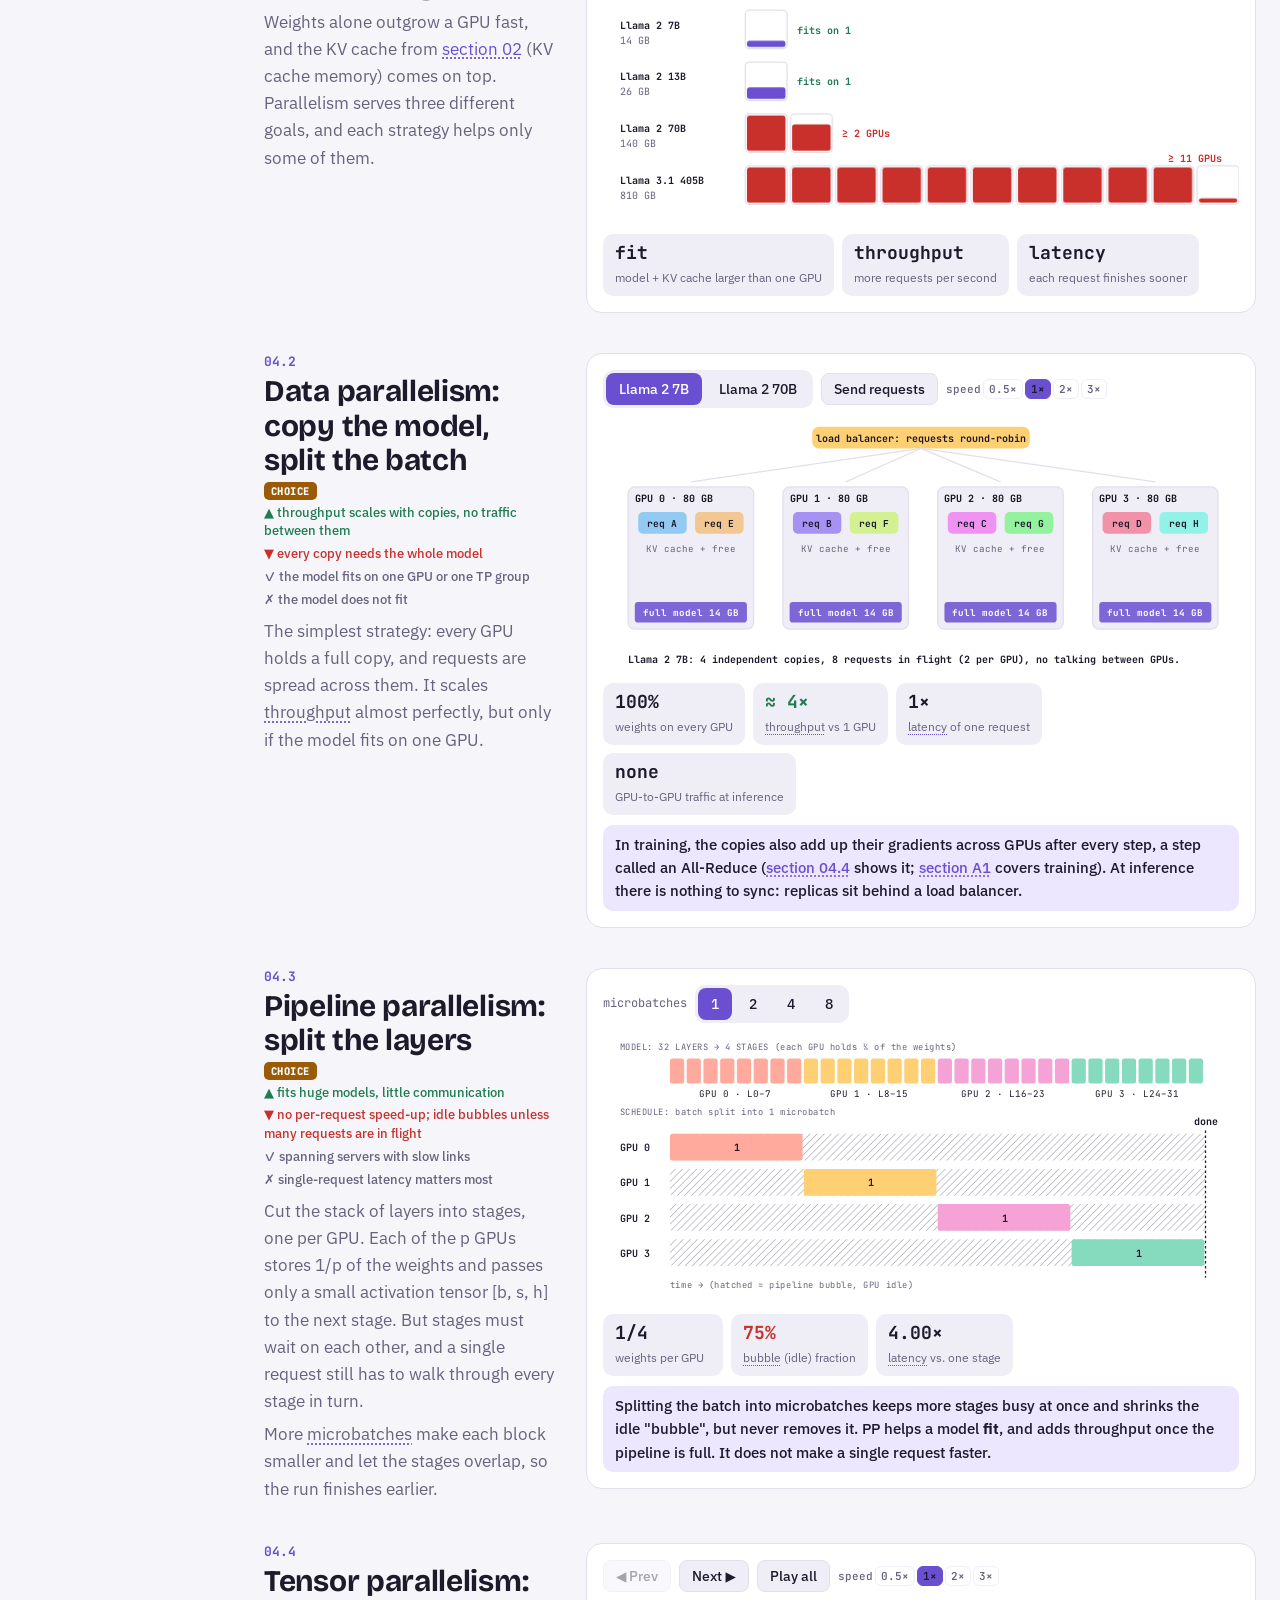
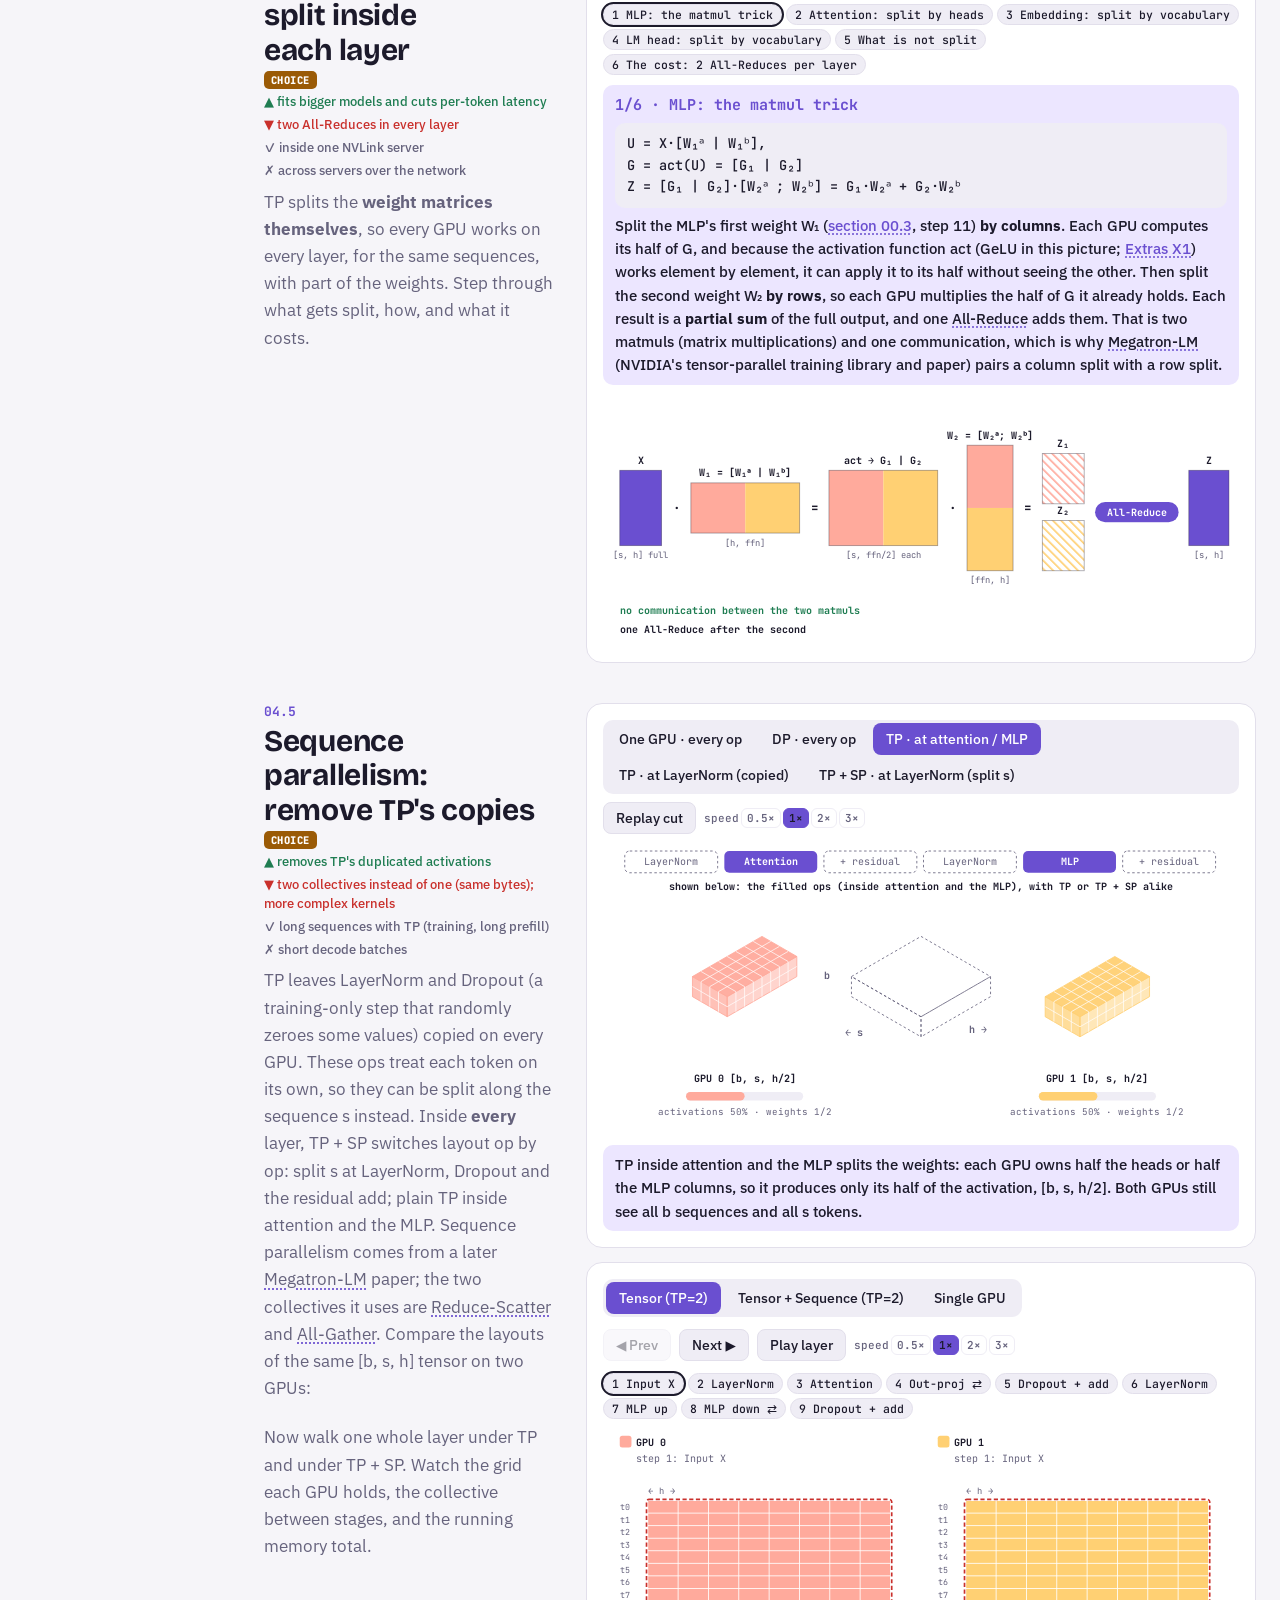
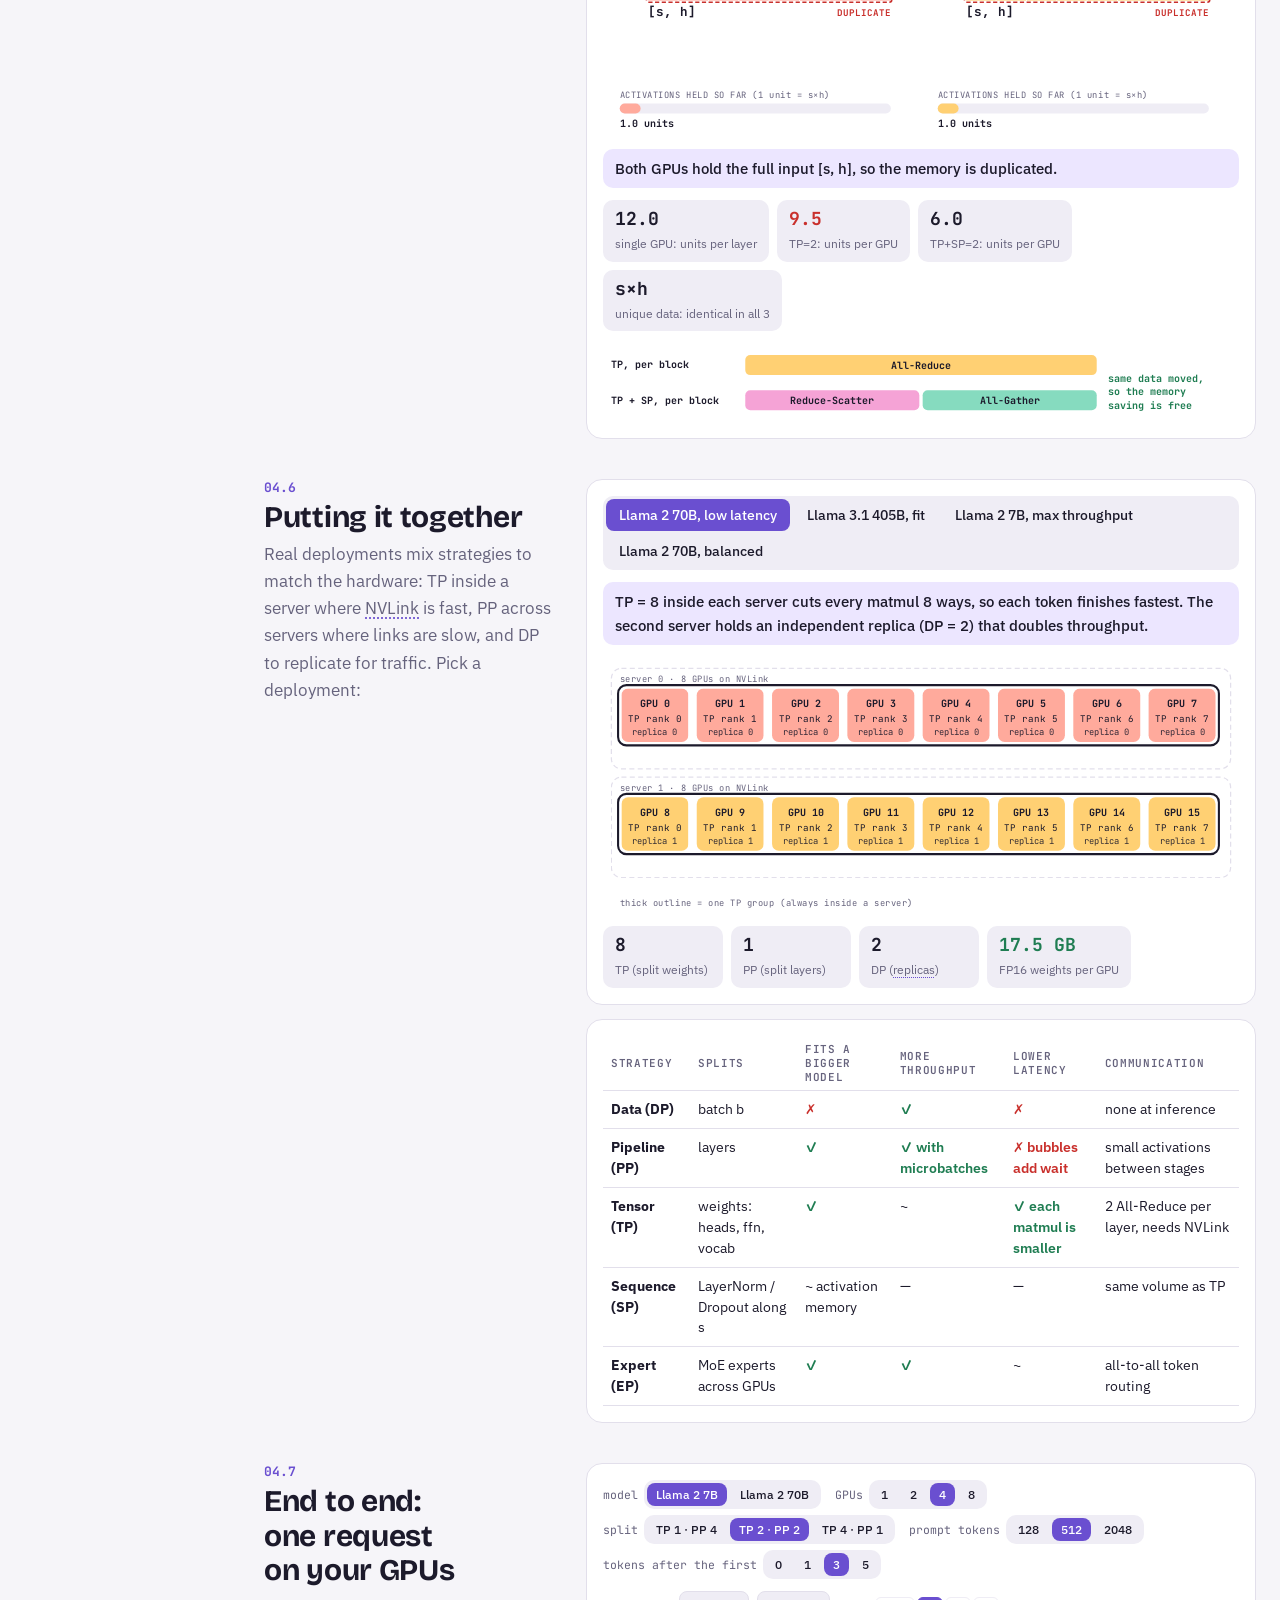
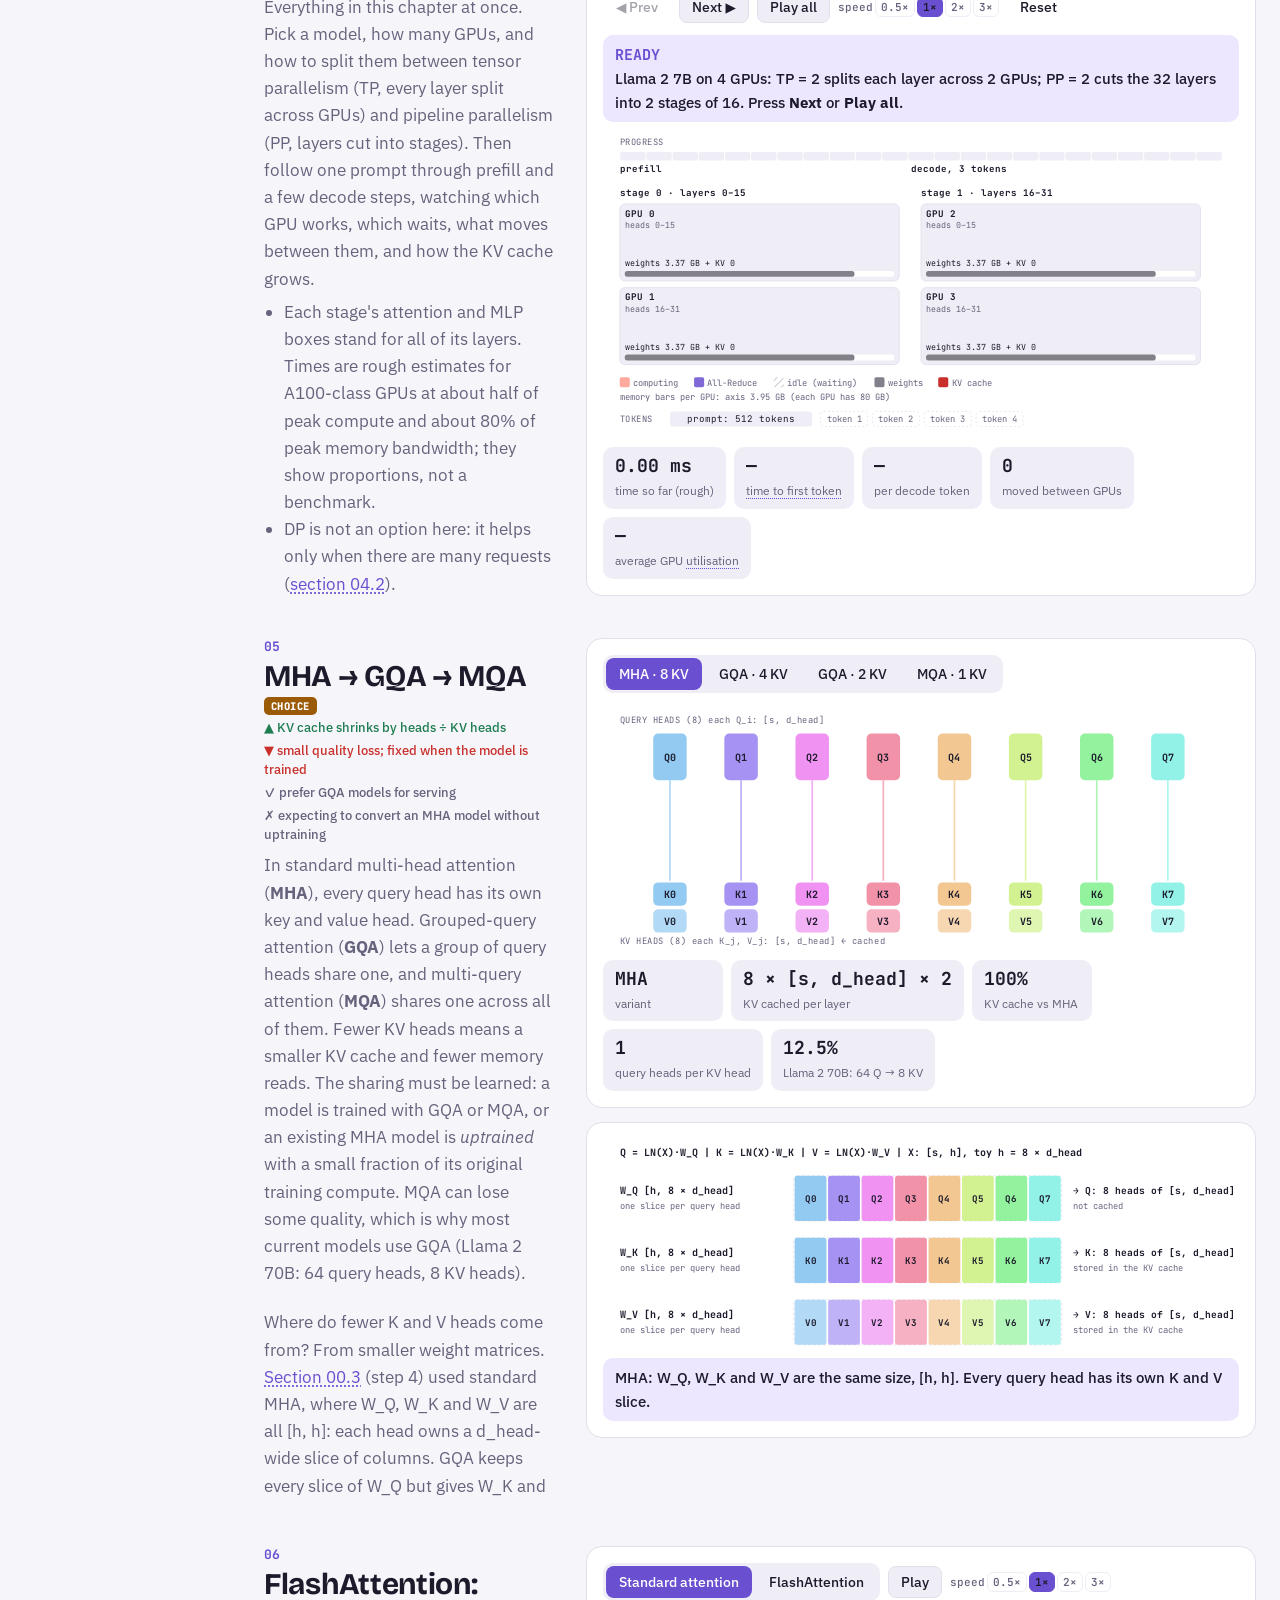
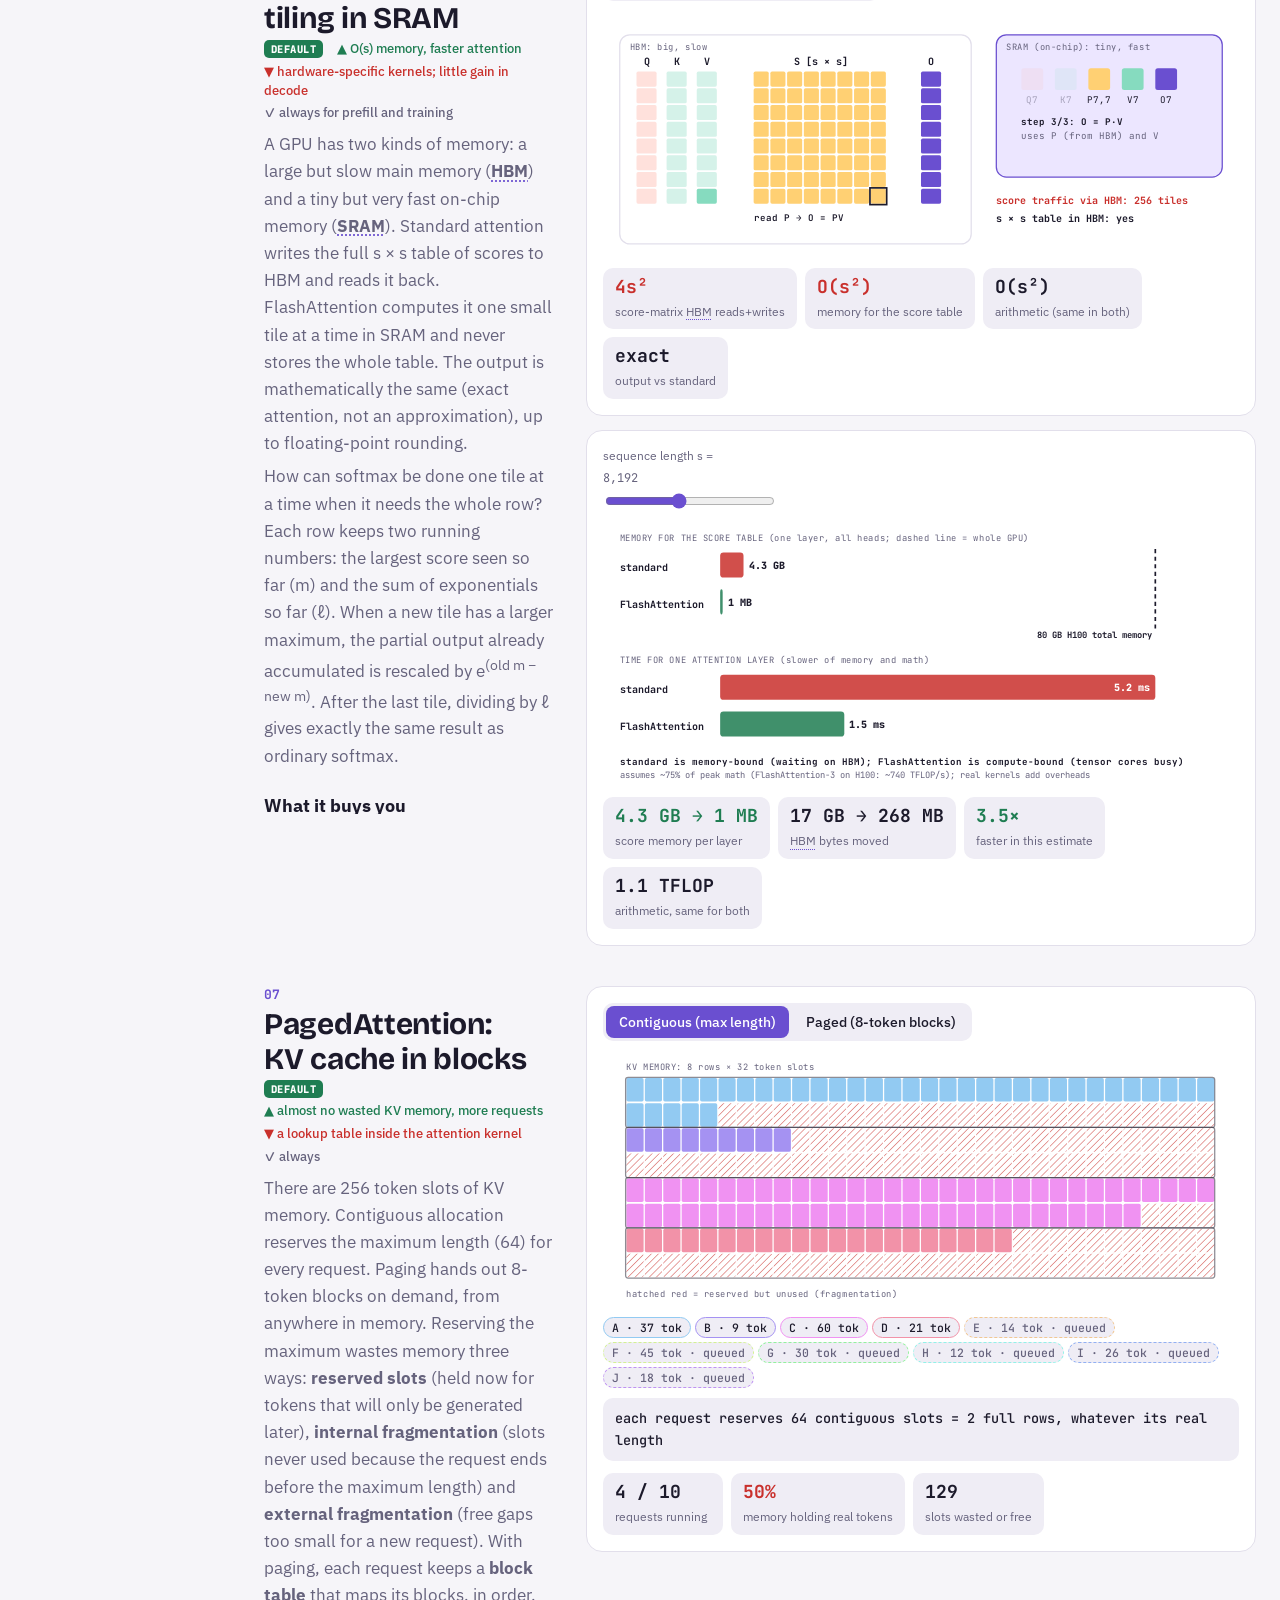
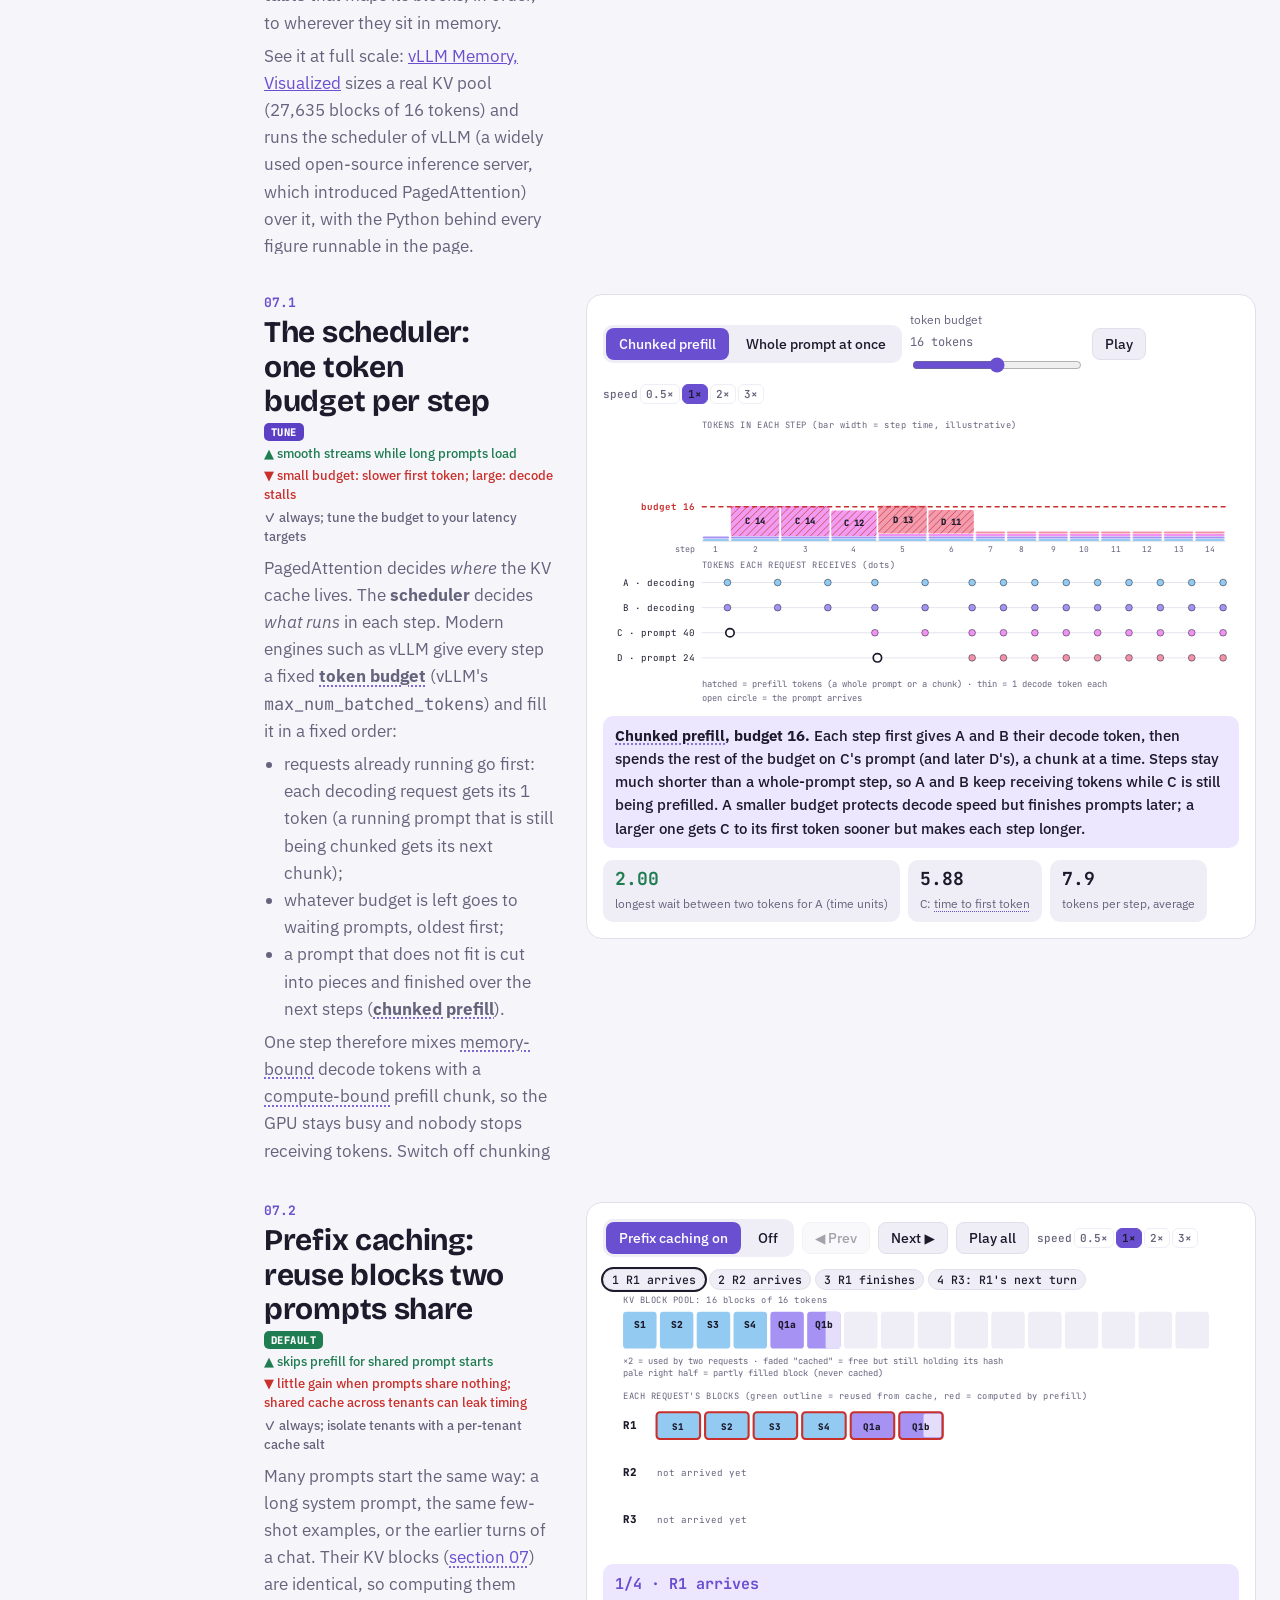
==== commit 3174b96e: "llm-inference-visualized: enlarge PagedAttention grid + drawn block table; crop sparse figures (LoRA" ====
--- a/llm-inference-visualized/index.html
+++ b/llm-inference-visualized/index.html
@@ -803,7 +803,7 @@
       <label class="ctl">rank r <span class="mono" id="ls-rv"></span><input type="range" id="ls-r" min="0" max="6" value="3"></label>
       <span class="mono" style="font-size:12px;color:var(--muted)">matrix</span><div class="seg" id="ls-mat"></div>
     </div>
-    <div class="svgbox"><svg id="ls-svg" viewBox="0 0 760 300" role="img" aria-label="Frozen matrix W next to the thin LoRA matrices A and B"></svg></div>
+    <div class="svgbox"><svg id="ls-svg" viewBox="10 14 630 292" role="img" aria-label="Frozen matrix W next to the thin LoRA matrices A and B"></svg></div>
     <div class="stats" id="ls-stats"></div>
   </div>
 </section>
@@ -829,7 +829,7 @@
     <div class="controls"><button class="btn" id="lt-prev" type="button">◀ Prev</button><button class="btn" id="lt-next" type="button">Next ▶</button><button class="btn" id="lt-play" type="button">Play</button><span class="spd" aria-label="Animation speed">speed</span></div>
     <div class="chips" id="lt-chips"></div>
     <div class="note" id="lt-note" style="margin:0 0 10px"></div>
-    <div class="svgbox"><svg id="lt-svg" viewBox="0 0 760 300" role="img" aria-label="LoRA training: forward through both paths, backward updates only A and B"></svg></div>
+    <div class="svgbox"><svg id="lt-svg" viewBox="0 14 760 250" role="img" aria-label="LoRA training: forward through both paths, backward updates only A and B"></svg></div>
   </div>
 </section>
 
@@ -1593,7 +1593,7 @@
 /* ---------- 07 paged attention ---------- */
 (function(){
   const L=[37,9,60,21,14,45,30,12,26,18],svg=$('#pg-svg');
-  const x0=40,y0=30,cw=21,rh=22,COLS=32,ROWS=8,BS=8;
+  const x0=28,y0=30,cw=22,rh=30,COLS=32,ROWS=8,BS=8;
   const rnd=mulberry32(11),perm=[...Array(32).keys()];for(let i=31;i>0;i--){const j=Math.floor(rnd()*(i+1));[perm[i],perm[j]]=[perm[j],perm[i]];}
   let mode='contig',sel=2;
   function layout(){const cells=Array(256).fill(null);let run=[];
@@ -1610,15 +1610,22 @@
       if(cell){const dim=mode==='paged'&&cell.r!==sel?.35:1;st=cell.used?`fill:${PAL(cell.r)};opacity:${dim}`:`fill:url(#hatchBad);opacity:${.55*dim}`;}
       R(svg,x,y,cw-1.5,rh-2,st,{rx:2});}
     if(mode==='paged'){for(let b=0;b<32;b++){const r=Math.floor(b/4),c=(b%4)*8;R(svg,x0+c*cw-1,y0+r*rh-1,8*cw,rh,'fill:none;stroke:var(--ink);stroke-width:1;opacity:.35');
-      T(svg,x0+c*cw+2,y0+r*rh+rh-6,String(b),{style:'font-size:9.5px;font-weight:700;fill:var(--ink);opacity:.9'});}}
+      T(svg,x0+c*cw+3,y0+r*rh+rh-9,String(b),{style:'font-size:11px;font-weight:800;fill:var(--ink);opacity:.9'});}}
     else{run.forEach(i=>{R(svg,x0-1,y0+i*2*rh-1,COLS*cw,2*rh,'fill:none;stroke:var(--ink);stroke-width:1.5;opacity:.5',{rx:3});});}
     T(svg,x0,y0+ROWS*rh+22,'hatched red = reserved but unused (fragmentation)',{class:'lbl'});
+    svg.setAttribute('viewBox',`0 0 760 ${mode==='paged'?414:306}`);const L_=(x1,y1,x2,y2)=>{const l=document.createElementNS('http://www.w3.org/2000/svg','line');[['x1',x1],['y1',y1],['x2',x2],['y2',y2]].forEach(([k,v])=>l.setAttribute(k,v));l.setAttribute('style','stroke:var(--muted);stroke-width:1.5');svg.appendChild(l);};
+    if(mode==='paged'){const ty=y0+ROWS*rh+48,nm=String.fromCharCode(65+sel),tb=tables[sel];
+      T(svg,x0,ty,`BLOCK TABLE FOR ${nm}: where each of its blocks lives`,{class:'lbl'});
+      tb.forEach((ph,l)=>{const bx=x0+l*84,used=Math.min(BS,L[sel]-l*BS);
+        R(svg,bx,ty+10,76,30,`fill:${PAL(sel)}`,{rx:5});T(svg,bx+38,ty+30,`${nm} block ${l}`,{'text-anchor':'middle',style:'font-size:11.5px;font-weight:800;fill:var(--on-fill)'});
+        L_(bx+38,ty+40,bx+38,ty+54);T(svg,bx+38,ty+70,`phys ${ph}`,{'text-anchor':'middle',style:'font-size:12px;font-weight:800'});
+        if(used<BS)T(svg,bx+38,ty+86,`${used}/${BS} used`,{'text-anchor':'middle',style:'font-size:10.5px;fill:var(--bad)'});});}
     const chips=$('#pg-chips');chips.innerHTML='';
     L.forEach((len,i)=>{const b=document.createElement('button');b.type='button';b.className='chip'+(run.includes(i)?'':' q');
       b.style.borderColor=PAL(i);b.textContent=`${String.fromCharCode(65+i)} · ${len} tok${run.includes(i)?'':' · queued'}`;
       b.setAttribute('aria-pressed',String(mode==='paged'&&i===sel));b.onclick=()=>{if(run.includes(i)){sel=i;render();}};chips.appendChild(b);});
     const used=run.reduce((a,i)=>a+L[i],0);
-    $('#pg-table').innerHTML=mode==='paged'?`block table ${String.fromCharCode(65+sel)}: `+tables[sel].map((p,l)=>`logical ${l} → phys <b>${p}</b>`).join(' · '):
+    $('#pg-table').innerHTML=mode==='paged'?`Click a request above to see its block table: its blocks are scattered, yet attention reads them in order through the table.`:
       `each request reserves 64 contiguous slots = 2 full rows, whatever its real length`;
     stats($('#pg-stats'),[{v:run.length+' / '+L.length,l:'requests running'},
       {v:Math.round(used/256*100)+'%',l:'memory holding real tokens',c:mode==='paged'?'good':'warn'},
@@ -2497,9 +2504,9 @@
     $('#xs-t').oninput=render;render();})();
 
   /* X4 dot / matmul / gemm / gemv */
-  (function(){const svg=$('#xg-svg');let mode='dot';
+  (function(){const svg=$('#xg-svg');let mode='dot';const XVB={dot:'0 10 590 260',mm:'10 14 740 216',gemm:'10 14 740 222',gemv:'10 14 740 222'};
     function grid(x,y,r,c,cs,col,hlr,hlc,lab){for(let i=0;i<r;i++)for(let j=0;j<c;j++){const on=(hlr===i)||(hlc===j);R(svg,x+j*cs,y+i*cs,cs-2,cs-2,`fill:${on?col:'var(--idle)'}`,{rx:2});}if(lab)T(svg,x+c*cs/2,y+r*cs+16,lab,{'text-anchor':'middle',style:'font-size:11.5px;font-weight:700'});}
-    function render(){clear(svg);
+    function render(){clear(svg);svg.setAttribute('viewBox',XVB[mode]);
       if(mode==='dot'){T(svg,30,40,'two lists of the same length → one number',{class:'lbl'});const a=[1,2,3,4],b=[2,0,1,3];
         a.forEach((v,i)=>{R(svg,60+i*56,70,48,40,'fill:var(--g0)',{rx:6});T(svg,84+i*56,96,v,{'text-anchor':'middle',style:'fill:var(--on-fill);font-weight:700'});R(svg,60+i*56,140,48,40,'fill:var(--g3)',{rx:6});T(svg,84+i*56,166,b[i],{'text-anchor':'middle',style:'fill:var(--on-fill);font-weight:700'});T(svg,84+i*56,130,'×',{'text-anchor':'middle',style:'fill:var(--muted)'});});
         T(svg,60,220,'1×2 + 2×0 + 3×1 + 4×3 = 17',{class:'big'});T(svg,60,250,'q · k in attention is exactly this, with d_head numbers each',{style:'font-size:12px;fill:var(--muted)'});
